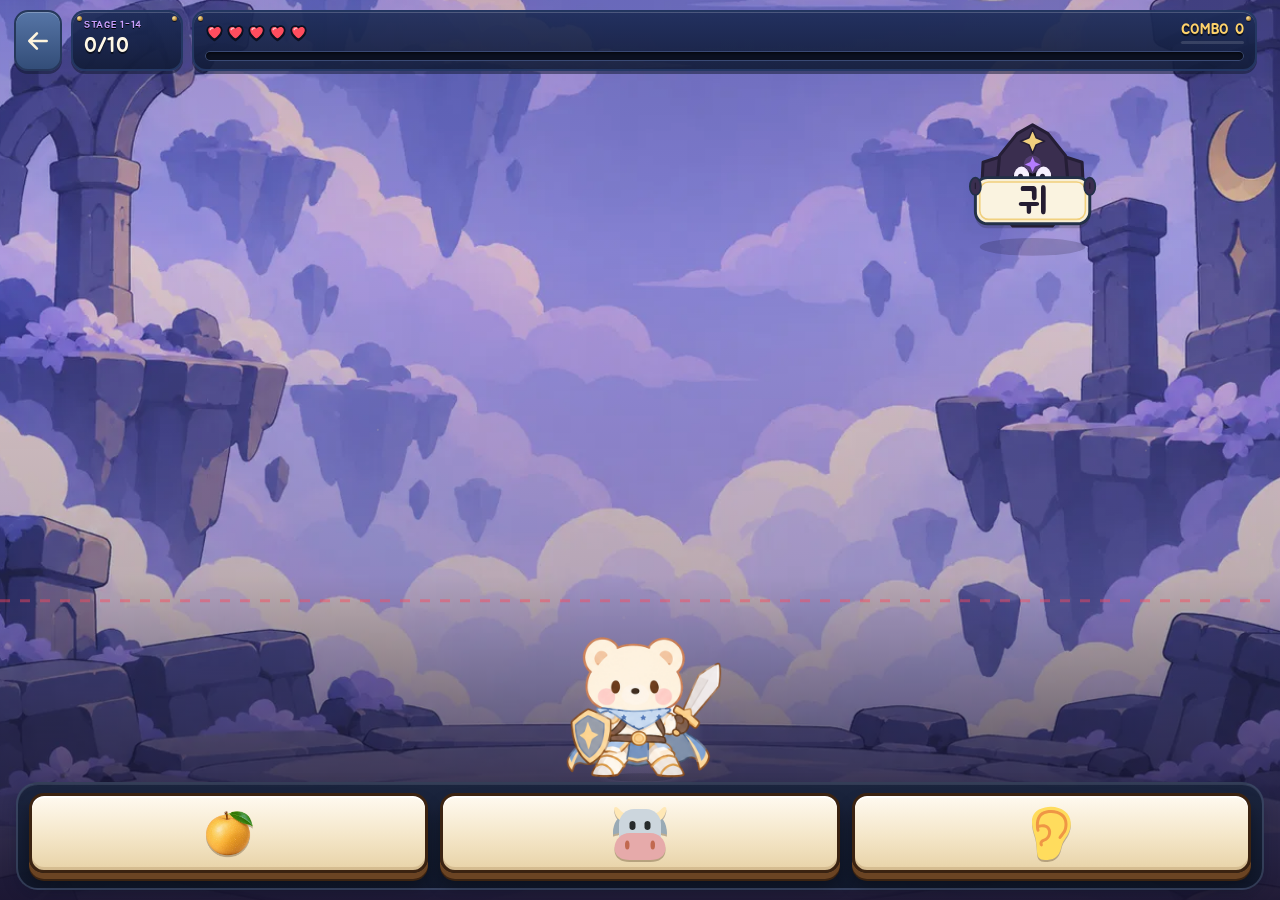
==== previews/break/index.html @ de3f197b "glimedu.com 홈페이지 (통글자 브레이크 법사토끼 미리보기 적용) Co-Authored-By: Claude Fable 5.1 <noreply@anthropic.com> Cl" ====
<!DOCTYPE html>
<html lang="ko"><head>
<meta http-equiv="Content-Security-Policy" content="default-src 'none'; script-src 'self' 'unsafe-inline'; style-src 'self' 'unsafe-inline'; img-src 'self' data:; font-src 'self'; connect-src 'none'; media-src 'none'; object-src 'none'; base-uri 'none'; form-action 'none'">
<script>
window.__GLIM_PREVIEW_PLAYING=false;
window.__GLIM_PREVIEW_MEMORY=(()=>{const d=new Map();return {getItem:k=>d.has(k)?d.get(k):null,setItem:(k,v)=>d.set(k,String(v)),removeItem:k=>d.delete(k),clear:()=>d.clear()}})();
window.GLIM_PEAR_SRC='./assets/pear.webp';
window.GlimMood={settings:{music:false,volume:0,motion:true},save:()=>true};
window.GlimMusic={tracks:[],attach(){},set(){},duck(){},state:()=>({context:'disabled',enabled:false})};
</script>


<meta charset="utf-8">
<meta name="viewport" content="width=device-width, initial-scale=1, viewport-fit=cover, user-scalable=no">
<meta name="theme-color" content="#0d1526">
<script id="glim-break-v6-analytics">
/*
 * 글림 통글자 브레이크 v6: pure analytics and support decisions.
 * Source: supplied 쉬운 해설 요약본 v6 §§6–9, 11. No DOM or storage access.
 * Values are proportions, not rounded percentages. The supplied chance-correction
 * formula is kept signed; retention may exceed 1. Missing data never means normal.
 * Conservative reliability uses the smallest pooled comparison arm, not total N.
 * Unadopted §11 proposals (15 normals, moving windows, reaction minimum 10,
 * population reaction threshold, changed block order) are deliberately not applied.
 */
(function (root) {
  'use strict';

  var VERSION = 'break-v6';
  var SUPPORT_VERSION = 'break-v6-support';
  var THRESHOLDS = Object.freeze({ attention: 0.30, efficiency: 0.60, reaction: 0.30, load: 0.60, skip: 0.40 });
  var SUPPORT_ORDER = ['attention', 'efficiency', 'reaction', 'load', 'priority'];
  var SUPPORT_GROUP = { attention: 'reading', efficiency: 'reading', reaction: 'reading', load: 'crowd', priority: 'crowd' };
  var METRIC_ID = { attention: 'attention', efficiency: 'efficiency', reaction: 'reaction', load: 'load', priority: 'skip' };
  var LABELS = { attention: '주의 격차', efficiency: '효율 유지율', reaction: '반응 여유율', load: '부하 유지율', skip: '건너뜀률' };

  function finite(v) { return typeof v === 'number' && Number.isFinite(v); }
  function sum(a) { return a.reduce(function (s, v) { return s + v; }, 0); }
  function mean(a) { return a.length && a.every(finite) ? sum(a) / a.length : null; }
  function minimum(a) { return a.length ? Math.min.apply(null, a) : 0; }
  function median(a) {
    var values = a.filter(finite).slice().sort(function (x, y) { return x - y; });
    if (!values.length) return null;
    var i = Math.floor(values.length / 2);
    return values.length % 2 ? values[i] : (values[i - 1] + values[i]) / 2;
  }
  function clone(value) { return value == null ? value : JSON.parse(JSON.stringify(value)); }
  function reliability(n) { return n < 18 ? '참고' : n < 36 ? '관찰' : '신뢰'; }
  function chanceCorrect(accuracy, icons) {
    return finite(accuracy) && (icons === 2 || icons === 3) ? (accuracy - 1 / icons) / (1 - 1 / icons) : null;
  }
  function kindOf(row) { return row && row.kind; }
  function stageKey(row) { return String(row.w) + '-' + String(row.s); }
  function groupKey(row) {
    return String(row.w) + '|' + String(row.blockIndex) + '|' + String(row.pairKey == null ? '' : row.pairKey) + '|' + String(row.icons);
  }
  function exclusionReason(row) {
    if (!row || row.schemaVersion !== VERSION) return '다른 기록 형식';
    if (row.completed !== true) return '중단된 판';
    if (row.firstComplete !== true) return '다시 한 판';
    if (kindOf(row) !== 'pure' && kindOf(row) !== 'obstacle') return '소개·보스·관문';
    if (row.type !== 'normal') return '변주 몬스터';
    if (row.added) return '준비·재확인 문항';
    if (row.hinted) return '힌트 문항';
    if (row.assisted) return '처방 적용 문항';
    if (row.icons !== 2 && row.icons !== 3) return '버튼 수 누락';
    if (['correct', 'wrong', 'miss'].indexOf(row.outcome) < 0) return '최초 응답 결과 누락';
    return null;
  }
  function eligible(row) { return exclusionReason(row) === null; }
  function uniqueRows(rows) {
    var seen = Object.create(null);
    return rows.filter(function (row) {
      if (row.runId == null || row.sequence == null) return true;
      var key = String(row.runId) + '|' + stageKey(row) + '|' + String(row.sequence) + '|' + String(row.added || 'script');
      if (seen[key]) return false;
      seen[key] = true;
      return true;
    });
  }
  function summarize(rows) {
    var n = rows.length;
    var correct = rows.filter(function (r) { return r.outcome === 'correct'; }).length;
    var wrong = rows.filter(function (r) { return r.outcome === 'wrong'; }).length;
    var miss = rows.filter(function (r) { return r.outcome === 'miss'; }).length;
    var destroyed = rows.filter(function (r) { return r.destroyed === true; }).length;
    var corrected = rows.map(function (r) { return chanceCorrect(r.outcome === 'correct' ? 1 : 0, r.icons); });
    return {
      n: n, correct: correct, wrong: wrong, miss: miss, destroyed: destroyed,
      rawAccuracy: n ? correct / n : null,
      correctedAccuracy: n ? mean(corrected) : null,
      destroyRate: n ? destroyed / n : null
    };
  }
  function normalizeCompleted(stages) {
    var done = Object.create(null);
    (Array.isArray(stages) ? stages : []).forEach(function (item) {
      if (typeof item === 'string') {
        var match = item.match(/^(\d+)[-:](\d+)$/);
        if (match) done[Number(match[1]) + '-' + Number(match[2])] = true;
      } else if (item && item.completed !== false && Number.isInteger(item.w) && Number.isInteger(item.s)) {
        done[stageKey(item)] = true;
      }
    });
    return done;
  }
  function makeCard(id, value, n, ready, details, heldReason) {
    var highBad = id === 'attention' || id === 'skip';
    var flag = finite(value) ? (highBad ? value >= THRESHOLDS[id] - 1e-12 : value < THRESHOLDS[id] - 1e-12) : null;
    var reason = heldReason || (!finite(value) ? '비교할 기록이 부족합니다.' : n < 5 ? '계산 문항이 5개 미만이어서 처방을 켜지 않습니다.' : !ready ? '두 세트의 36판을 모두 마친 뒤 판정합니다.' : null);
    return {
      id: id, label: LABELS[id], value: finite(value) ? value : null,
      sampleN: n, reliability: reliability(n), flag: flag,
      enabled: !reason, state: reason ? 'held' : flag ? (id === 'skip' ? 'observation' : 'problem') : 'normal',
      heldReason: reason, threshold: THRESHOLDS[id], direction: highBad ? 'higher-is-worse' : 'lower-is-worse',
      provisional: id === 'reaction', observational: id === 'skip', details: details || {}
    };
  }
  function accuracyCell(rows, icons, speedLevel) {
    var cell = summarize(rows);
    cell.icons = icons;
    cell.speedLevel = speedLevel;
    cell.sampleN = cell.n;
    cell.reliability = reliability(cell.n);
    cell.medianCorrectRt = median(rows.filter(function (r) { return r.outcome === 'correct'; }).map(function (r) { return r.rt; }));
    return cell;
  }
  function efficiencyShape(mid, high) {
    if (!finite(mid) || !finite(high)) return 'insufficient';
    if (mid < 0.60 && high >= 0.60) return 'mid-dip-recovery';
    if (mid < 0.60 && high < 0.60) return 'collapse-from-mid';
    if (high < 0.60) return 'high-only-collapse';
    if (high > mid) return 'high-rebound-observe';
    return 'gradual';
  }
  function pairDetails(pureRows) {
    var groups = Object.create(null);
    pureRows.filter(function (r) { return r.icons === 2; }).forEach(function (r) {
      var key = groupKey(r);
      if (!groups[key]) groups[key] = { key: key, w: r.w, blockIndex: r.blockIndex, pairKey: r.pairKey, rows: [] };
      groups[key].rows.push(r);
    });
    return Object.keys(groups).sort().map(function (key) {
      var group = groups[key];
      var cells = [0, 1, 2].map(function (speed) { return accuracyCell(group.rows.filter(function (r) { return r.speedLevel === speed; }), 2, speed); });
      var low = cells[0].correctedAccuracy;
      var valid = cells.every(function (c) { return c.n > 0; }) && finite(low) && low > 0.05 + 1e-12;
      var mid = valid ? cells[1].correctedAccuracy / low : null;
      var high = valid ? cells[2].correctedAccuracy / low : null;
      return {
        key: key, w: group.w, setNumber: group.w + 1, blockIndex: group.blockIndex, pairKey: group.pairKey,
        words: Array.from(new Set(group.rows.map(function (r) { return r.word; }).filter(Boolean))),
        cells: { '0': cells[0], '1': cells[1], '2': cells[2] }, midRatio: mid, highRatio: high,
        retention: valid ? Math.min(mid, high) : null, pattern: efficiencyShape(mid, high),
        sampleN: minimum(cells.map(function (c) { return c.n; })),
        heldReason: !valid ? (finite(low) && low <= 0.05 + 1e-12 ? '하 보정 정답률이 5% 이하입니다.' : '같은 짝의 하·중·상 기록이 필요합니다.') : null
      };
    });
  }
  function matchingLoad(firstRows, pureRows, obstacleRows) {
    var expected = Object.create(null), pure = Object.create(null), obstacle = Object.create(null);
    firstRows.filter(function (r) { return r.kind === 'obstacle' && r.type === 'normal' && !r.added; }).forEach(function (r) {
      expected[groupKey(r)] = { w: r.w, blockIndex: r.blockIndex, pairKey: r.pairKey, icons: r.icons, frequency: r.frequency, baseFrequency: r.baseFrequency };
    });
    pureRows.filter(function (r) { return r.speedLevel === 0; }).forEach(function (r) {
      var key = groupKey(r);
      if (!pure[key]) pure[key] = [];
      pure[key].push(r);
    });
    obstacleRows.forEach(function (r) {
      var key = groupKey(r);
      if (!obstacle[key]) obstacle[key] = [];
      obstacle[key].push(r);
      if (!expected[key]) expected[key] = { w: r.w, blockIndex: r.blockIndex, pairKey: r.pairKey, icons: r.icons, frequency: r.frequency, baseFrequency: r.baseFrequency };
    });
    var groups = Object.keys(expected).sort().map(function (key) {
      var meta = expected[key], base = summarize(pure[key] || []), load = summarize(obstacle[key] || []);
      var reason = !load.n ? '힌트·처방을 받지 않은 장애물 문항이 없습니다.' : !base.n ? '같은 세트·블록·짝의 하 순수판 기록이 없습니다.' : base.destroyRate <= 0 ? '하 순수판 처리율이 0이어서 나눌 수 없습니다.' : null;
      var misses = Object.create(null);
      (obstacle[key] || []).filter(function (r) { return r.destroyed !== true; }).forEach(function (r) {
        if (finite(r.aliveAtMiss)) misses[String(r.aliveAtMiss)] = (misses[String(r.aliveAtMiss)] || 0) + 1;
      });
      return {
        key: key, w: meta.w, setNumber: meta.w + 1, blockIndex: meta.blockIndex,
        pairKey: meta.pairKey, icons: meta.icons, frequency: meta.frequency, baseFrequency: meta.baseFrequency,
        obstacle: load, baseline: base, retention: reason ? null : load.destroyRate / base.destroyRate,
        sampleN: Math.min(load.n, base.n), heldReason: reason, missConcurrent: misses
      };
    });
    var arms = [2, 3].map(function (icons) {
      var relevant = groups.filter(function (g) { return g.icons === icons; });
      var allValid = relevant.length > 0 && relevant.every(function (g) { return finite(g.retention); });
      return {
        icons: icons, groups: relevant, retention: allValid ? mean(relevant.map(function (g) { return g.retention; })) : null,
        obstacleN: sum(relevant.map(function (g) { return g.obstacle.n; })),
        baselineN: sum(relevant.map(function (g) { return g.baseline.n; })),
        heldReason: !relevant.length ? icons + '버튼 장애물 기록이 없습니다.' : !allValid ? '일부 장애물판과 같은 짝의 하 기준 기록을 비교할 수 없습니다.' : null
      };
    });
    var frequencyMap = Object.create(null);
    groups.forEach(function (g) {
      var key = String(g.frequency) + '-' + String(g.icons);
      if (!frequencyMap[key]) frequencyMap[key] = { frequency: g.frequency, icons: g.icons, groups: [] };
      frequencyMap[key].groups.push(g);
    });
    var byFrequency = Object.keys(frequencyMap).sort().map(function (key) {
      var entry = frequencyMap[key], gs = entry.groups;
      var n = sum(gs.map(function (g) { return g.obstacle.n; }));
      var destroyed = sum(gs.map(function (g) { return g.obstacle.destroyed; }));
      var bn = sum(gs.map(function (g) { return g.baseline.n; }));
      var bd = sum(gs.map(function (g) { return g.baseline.destroyed; }));
      var missing = gs.filter(function (g) { return !finite(g.retention); });
      var missConcurrent = Object.create(null);
      gs.forEach(function (g) { Object.keys(g.missConcurrent).forEach(function (k) { missConcurrent[k] = (missConcurrent[k] || 0) + g.missConcurrent[k]; }); });
      return {
        frequency: entry.frequency, icons: entry.icons, n: n, destroyed: destroyed, destroyRate: n ? destroyed / n : null,
        baselineN: bn, baselineDestroyed: bd, baselineRate: bn ? bd / bn : null,
        retention: !missing.length ? mean(gs.map(function (g) { return g.retention; })) : null,
        sampleN: Math.min(n, bn), reliability: reliability(Math.min(n, bn)),
        missConcurrent: missConcurrent, missingBaselineGroups: missing.map(function (g) { return g.key; }),
        groups: gs.map(function (g) { return g.key; })
      };
    });
    return {
      groups: groups, arms: arms, byFrequency: byFrequency,
      value: arms.every(function (a) { return finite(a.retention); }) ? mean(arms.map(function (a) { return a.retention; })) : null,
      sampleN: minimum(arms.reduce(function (list, a) { return list.concat([a.obstacleN, a.baselineN]); }, [])),
      heldReason: arms.map(function (a) { return a.heldReason; }).filter(Boolean).join(' ') || null
    };
  }
  function correctTapEvents(rows) {
    var events = [];
    rows.forEach(function (row) {
      if (Array.isArray(row.correctEvents)) {
        row.correctEvents.forEach(function (event) {
          var alive = finite(event.alive) ? event.alive : event.aliveAtCorrect;
          var lowest = typeof event.lowest === 'boolean' ? event.lowest : event.lowestAtCorrect;
          if (alive >= 2 && typeof lowest === 'boolean') events.push({ alive: alive, lowest: lowest, w: row.w, s: row.s, sequence: row.sequence });
        });
      } else if (row.aliveAtCorrect >= 2 && typeof row.lowestAtCorrect === 'boolean' && (finite(row.correctAt) || finite(row.rt) || row.destroyed === true)) {
        events.push({ alive: row.aliveAtCorrect, lowest: row.lowestAtCorrect, w: row.w, s: row.s, sequence: row.sequence });
      }
    });
    return events;
  }

  function computeBlock(rows, endWorldZeroBased, completedStagesArray) {
    rows = Array.isArray(rows) ? rows : [];
    var requested = Number.isInteger(endWorldZeroBased) ? endWorldZeroBased : -1;
    var start = requested >= 0 ? Math.floor(requested / 2) * 2 : 0;
    var end = start + 1;
    var boundary = requested === end && end >= 1 && end <= 15;
    var completed = normalizeCompleted(completedStagesArray);
    var missing = [];
    for (var w = start; w <= end; w += 1) for (var s = 0; s < 18; s += 1) if (!completed[w + '-' + s]) missing.push(w + '-' + s);
    var ready = boundary && missing.length === 0;
    var windowRows = uniqueRows(rows.filter(function (r) { return r && r.w >= start && r.w <= end; }));
    var firstRows = windowRows.filter(function (r) { return r.schemaVersion === VERSION && r.completed === true && r.firstComplete === true; });
    var included = windowRows.filter(eligible);
    var pure = included.filter(function (r) { return r.kind === 'pure'; });
    var obstacle = included.filter(function (r) { return r.kind === 'obstacle'; });
    var cells = {};
    [2, 3].forEach(function (icons) { [0, 1, 2].forEach(function (speed) {
      cells[icons + '-' + speed] = accuracyCell(pure.filter(function (r) { return r.icons === icons && r.speedLevel === speed; }), icons, speed);
    }); });
    var allCells = Object.keys(cells).map(function (key) { return cells[key]; });
    var completeCells = allCells.every(function (c) { return c.n > 0; });
    var speedGaps = [0, 1, 2].map(function (speed) {
      var two = cells['2-' + speed], three = cells['3-' + speed];
      return { speedLevel: speed, two: two.correctedAccuracy, three: three.correctedAccuracy, gap: two.n && three.n ? two.correctedAccuracy - three.correctedAccuracy : null, twoN: two.n, threeN: three.n };
    });
    var metrics = {};
    metrics.attention = makeCard('attention', completeCells ? mean(speedGaps.map(function (g) { return g.gap; })) : null,
      minimum(allCells.map(function (c) { return c.n; })), ready,
      { bySpeed: speedGaps, formula: '평균[2버튼 보정 정답률 − 3버튼 보정 정답률] (하·중·상)' },
      !completeCells ? '버튼 2·3개 × 하·중·상의 여섯 칸 기록이 필요합니다.' : null);
    var efficiencyArms = [2, 3].map(function (icons) {
      var low = cells[icons + '-0'], mid = cells[icons + '-1'], high = cells[icons + '-2'];
      var valid = low.n && mid.n && high.n && low.correctedAccuracy > 0.05 + 1e-12;
      return {
        icons: icons, low: low.correctedAccuracy, mid: mid.correctedAccuracy, high: high.correctedAccuracy,
        lowN: low.n, midN: mid.n, highN: high.n,
        midRatio: valid ? mid.correctedAccuracy / low.correctedAccuracy : null,
        highRatio: valid ? high.correctedAccuracy / low.correctedAccuracy : null,
        baselineTooLow: low.n > 0 && low.correctedAccuracy <= 0.05 + 1e-12
      };
    });
    var midRatio = mean(efficiencyArms.map(function (a) { return a.midRatio; }));
    var highRatio = mean(efficiencyArms.map(function (a) { return a.highRatio; }));
    var shape = efficiencyShape(midRatio, highRatio);
    var efficiencyValue = finite(midRatio) && finite(highRatio) ? Math.min(midRatio, highRatio) : null;
    var efficiencyHeld = efficiencyArms.some(function (a) { return a.baselineTooLow; }) ? '하 보정 정답률이 5% 이하인 버튼 조건이 있어 효율 비율을 계산하지 않습니다.' :
      !finite(efficiencyValue) ? '같은 버튼 수의 하·중·상 기록이 모두 필요합니다.' :
      shape === 'mid-dip-recovery' ? '중에서 떨어졌다 상에서 회복한 모양이므로 효율 처방을 보류하고 다음 블록에서 다시 봅니다.' : null;
    metrics.efficiency = makeCard('efficiency', efficiencyValue, minimum(allCells.map(function (c) { return c.n; })), ready,
      { byIcons: efficiencyArms, midRetention: midRatio, highRetention: highRatio, pattern: shape,
        baselineFloor: 0.05, reboundRule: 'mid < 0.60 && high >= 0.60', formula: 'min(평균[중/하]₂·₃, 평균[상/하]₂·₃)' }, efficiencyHeld);
    var lowCorrect = pure.filter(function (r) { return r.speedLevel === 0 && r.outcome === 'correct' && finite(r.rt) && r.rt >= 0; });
    var lowMedian = median(lowCorrect.map(function (r) { return r.rt; }));
    var reactionValue = finite(lowMedian) ? 1 - lowMedian / 7 : null;
    var efficiencyNormal = metrics.efficiency.enabled && metrics.efficiency.flag === false;
    var reactionHeld = !finite(reactionValue) ? '하 순수판에서 처음부터 맞힌 문항의 반응 시간이 필요합니다.' : !efficiencyNormal ? '효율 유지율이 정상으로 확인될 때만 반응 처방을 적용합니다.' : null;
    metrics.reaction = makeCard('reaction', reactionValue, lowCorrect.length, ready,
      { medianRt: lowMedian, referenceSeconds: 7.0, triggerSeconds: 1.5, prerequisite: 'efficiency-normal', prerequisiteSatisfied: efficiencyNormal,
        provisionalThreshold: true, formula: '1 − (하 순수판 첫 정답 반응 시간의 중앙값 / 7.0초)' }, reactionHeld);
    var load = matchingLoad(firstRows, pure, obstacle);
    metrics.load = makeCard('load', load.value, load.sampleN, ready,
      { byIcons: load.arms, groups: load.groups, formula: '같은 세트·블록·짝의 장애물 처리율 / 하 순수판 처리율을 버튼 수별 평균한 뒤 2·3버튼 평균' }, load.heldReason);
    var events = correctTapEvents(obstacle);
    var skipped = events.filter(function (e) { return !e.lowest; }).length;
    var loadNormal = metrics.load.enabled && metrics.load.flag === false;
    var skipHeld = !events.length ? '일반 몬스터가 둘 이상 있을 때의 정답 입력 기록이 필요합니다.' : !loadNormal ? '부하 유지율이 정상으로 확인될 때만 건너뜀률을 해석합니다.' : null;
    metrics.skip = makeCard('skip', events.length ? skipped / events.length : null, events.length, ready,
      { correctMultiTaps: events.length, nonLowestTaps: skipped, prerequisite: 'load-normal', prerequisiteSatisfied: loadNormal,
        formula: '2마리 이상일 때 맨 아래가 아닌 일반 몬스터에 맞게 누른 횟수 / 2마리 이상일 때 일반 몬스터에 맞게 누른 횟수' }, skipHeld);
    var summary = summarize(included), excludedReasons = {};
    windowRows.forEach(function (r) { var reason = exclusionReason(r); if (reason) excludedReasons[reason] = (excludedReasons[reason] || 0) + 1; });
    var observations = [];
    if (shape === 'mid-dip-recovery') observations.push({ kind: 'efficiency-rebound', text: '중에서 낮아졌다 상에서 회복했습니다. 효율 처방은 보류합니다.' });
    if (shape === 'high-rebound-observe') observations.push({ kind: 'high-rebound', text: '상 속도 성적이 중보다 높습니다. 낮은 속도의 집중 양상도 함께 관찰합니다.' });
    if (efficiencyArms.some(function (a) { return a.baselineTooLow; })) observations.push({ kind: 'low-baseline', text: '하 보정 정답률이 5% 이하인 조건은 효율 유지율 계산을 중단하고 주의 격차와 단어 기록을 확인합니다.' });
    observations.push({ kind: 'provisional-threshold', text: '반응 여유율 30%는 PDF 본문의 임시 기준입니다. 진단 점수가 아닙니다.' });
    var result = {
      schemaVersion: VERSION, key: start + '-' + end, blockIndex: Math.floor(start / 2), startWorld: start, endWorld: end,
      setNumbers: [start + 1, end + 1], requestedWorld: requested, ready: ready,
      heldReason: !boundary ? '짝수 세트의 보스판을 마친 시점에 판정합니다.' : missing.length ? '두 세트의 모든 판을 처음 끝까지 마친 기록이 필요합니다.' : null,
      completion: { completedStages: 36 - missing.length, totalStages: 36, missing: missing },
      metrics: metrics, cells: cells,
      summary: { totalRows: windowRows.length, includedRows: included.length, excludedRows: windowRows.length - included.length,
        firstCorrect: summary.correct, wrong: summary.wrong, miss: summary.miss, destroyed: summary.destroyed,
        rawAccuracy: summary.rawAccuracy, correctedAccuracy: summary.correctedAccuracy, excludedReasons: excludedReasons },
      byPair: pairDetails(pure), byFrequency: load.byFrequency, observations: observations,
      attentionGap: metrics.attention.value, efficiencyRetention: metrics.efficiency.value,
      reactionMargin: metrics.reaction.value, loadRetention: metrics.load.value, skipRate: metrics.skip.value,
      flags: { attention: metrics.attention.flag, efficiency: metrics.efficiency.flag, reaction: metrics.reaction.flag, load: metrics.load.flag, skip: metrics.skip.flag },
      reliabilityMethod: '두 조건을 비교하는 지표는 가장 작은 조건별 누적 문항 수; 반응은 유효 첫 정답 시간 수; 건너뜀은 다중 상황 유효 정답 입력 수',
      formulaNotes: ['찍기 보정값은 음수가 될 수 있으며 0으로 자르지 않습니다.', '유지율은 100%를 넘을 수 있으며 100%로 자르지 않습니다.', '단어·짝 정답률 비교에도 PDF 6장의 찍기 보정을 적용합니다.']
    };
    return result;
  }

  function analyzeWords(rows, w) {
    var selected = uniqueRows((Array.isArray(rows) ? rows : []).filter(function (r) { return r && r.w === w && r.kind === 'pure' && eligible(r); }));
    var wordMap = Object.create(null), pairMap = Object.create(null);
    selected.forEach(function (r) {
      var word = r.word == null ? String(r.wordIndex) : String(r.word);
      if (!wordMap[word]) wordMap[word] = { word: word, wordIndex: r.wordIndex, rows: [] };
      wordMap[word].rows.push(r);
      if (r.icons === 2) {
        var key = String(r.pairKey);
        if (!pairMap[key]) pairMap[key] = { pairKey: r.pairKey, rows: [] };
        pairMap[key].rows.push(r);
      }
    });
    var words = Object.keys(wordMap).map(function (key) {
      var item = wordMap[key], stats = summarize(item.rows);
      return Object.assign({ word: item.word, wordIndex: item.wordIndex, deficit: false }, stats);
    }).sort(function (a, b) { return (a.wordIndex == null ? 99 : a.wordIndex) - (b.wordIndex == null ? 99 : b.wordIndex) || a.word.localeCompare(b.word); });
    var deficits = [];
    if (words.length === 3) words.forEach(function (word) {
      var peers = words.filter(function (candidate) { return candidate !== word; });
      if (word.n >= 12 && word.correctedAccuracy < 0.50 && peers.every(function (p) { return p.n > 0 && p.correctedAccuracy >= 0.80 - 1e-12; })) {
        word.deficit = true;
        deficits.push(word.word);
      }
    });
    var pairs = Object.keys(pairMap).map(function (key) {
      var pair = pairMap[key];
      return Object.assign({ pairKey: pair.pairKey, words: Array.from(new Set(pair.rows.map(function (r) { return r.word; }).filter(Boolean))) }, summarize(pair.rows));
    });
    var confusionPairs = [];
    if (pairs.length === 3) pairs.forEach(function (pair) {
      var peers = pairs.filter(function (p) { return p !== pair; });
      var gaps = peers.map(function (p) { return p.correctedAccuracy - pair.correctedAccuracy; });
      if (pair.n > 0 && peers.every(function (p) { return p.n > 0; }) && gaps.every(function (gap) { return gap >= 0.25 - 1e-12; })) {
        confusionPairs.push({ pairKey: pair.pairKey, words: pair.words, gapToOtherPairs: gaps, correctedAccuracy: pair.correctedAccuracy, rawAccuracy: pair.rawAccuracy, n: pair.n });
      }
    });
    var notifications = deficits.map(function (word) { return { kind: 'word-deficit', word: word, action: 'teacher-and-recheck', message: word + ' 단어 확인이 필요합니다. 교사에게 알리고 이후 판 끝에 재확인 문항을 붙입니다.' }; });
    confusionPairs.forEach(function (pair) { notifications.push({ kind: 'pair-confusion', pairKey: pair.pairKey, words: pair.words, action: 'teacher', message: pair.words.join('·') + ' 짝의 구별을 교사가 확인합니다.' }); });
    return {
      schemaVersion: VERSION, w: w, setNumber: w + 1, ready: words.length === 3 && words.every(function (word) { return word.n >= 12; }),
      heldReason: words.length < 3 ? '세 단어의 순수판 기록을 모두 모으는 중입니다.' : words.some(function (word) { return word.n < 12; }) ? '12회 미만 제시된 단어는 결손 여부를 확정하지 않습니다.' : null,
      words: words, pairs: pairs, deficits: deficits, confusionPairs: confusionPairs, notifications: notifications,
      correctionBasis: 'per-item chance correction weighted by observations',
      criteria: { deficitMinimumN: 12, deficitBelow: 0.50, otherWordsAtLeast: 0.80, pairGapAtLeast: 0.25 },
      note: '비교 기준에는 PDF 6장의 찍기 보정을 적용하며 원 정답률도 함께 제공합니다. 세 단어가 모두 낮으면 특정 단어 결손으로 표시하지 않습니다.'
    };
  }

  function practiceCurve(rows) {
    var stages = Object.create(null);
    uniqueRows((Array.isArray(rows) ? rows : []).filter(function (r) {
      return r && r.schemaVersion === VERSION && r.completed === true && (r.kind === 'pure' || r.kind === 'obstacle') && r.type === 'normal' && !r.added;
    })).forEach(function (r) {
      var key = stageKey(r), runKey = String(r.runId == null ? 'unknown' : r.runId);
      if (!stages[key]) stages[key] = { w: r.w, s: r.s, runs: Object.create(null) };
      if (!stages[key].runs[runKey]) stages[key].runs[runKey] = [];
      stages[key].runs[runKey].push(r);
    });
    return Object.keys(stages).map(function (key) {
      var stage = stages[key];
      var attempts = Object.keys(stage.runs).map(function (runId) {
        var rs = stage.runs[runId], stats = summarize(rs);
        return Object.assign({ runId: runId, firstComplete: rs.some(function (r) { return r.firstComplete === true; }), completed: true,
          ts: minimum(rs.map(function (r) { return finite(r.ts) ? r.ts : 0; })),
          assistedN: rs.filter(function (r) { return r.assisted || r.hinted; }).length }, stats);
      }).sort(function (a, b) { return a.ts - b.ts || (a.firstComplete ? -1 : 1); });
      attempts.forEach(function (attempt, index) { attempt.attempt = index + 1; });
      return { w: stage.w, s: stage.s, stageKey: key, attempts: attempts };
    }).sort(function (a, b) { return a.w - b.w || a.s - b.s; });
  }

  function blankEntry(id) {
    return {
      id: id, group: SUPPORT_GROUP[id], level: 0, maxLevel: id === 'load' ? 2 : 1, status: 'inactive',
      normalStreak: 0, problemStreakAtMax: 0, noImprovementStreakAtMax: 0,
      monitorBlocks: 0, graduated: false, nonresponse: false, lastValue: null, paused: false,
      activatedAtBlock: null, lastEvaluatedBlock: null, heldReason: null
    };
  }
  function initialSupport(previous) {
    previous = previous && typeof previous === 'object' ? clone(previous) : {};
    var entries = previous.entries || {};
    [previous.reading, previous.crowd].forEach(function (entry) { if (entry && entry.id && !entries[entry.id]) entries[entry.id] = entry; });
    var normalized = {};
    SUPPORT_ORDER.forEach(function (id) { normalized[id] = Object.assign(blankEntry(id), entries[id] || {}, { id: id, group: SUPPORT_GROUP[id], maxLevel: id === 'load' ? 2 : 1 }); });
    return {
      schemaVersion: SUPPORT_VERSION, lastBlockKey: previous.lastBlockKey || null,
      lastEndWorld: finite(previous.lastEndWorld) ? previous.lastEndWorld : -1,
      pendingFromWorld: finite(previous.pendingFromWorld) ? previous.pendingFromWorld : 0,
      reading: null, crowd: null, entries: normalized,
      history: Array.isArray(previous.history) ? previous.history : [], diagnostics: [], evaluated: false, recordOnly: false
    };
  }
  function synchronizeSlots(state) {
    state.reading = null; state.crowd = null;
    SUPPORT_ORDER.forEach(function (id) {
      var entry = state.entries[id];
      if (entry.level > 0) {
        if (!state[entry.group]) state[entry.group] = clone(entry);
        else {
          entry.level = 0; entry.status = 'inactive'; entry.paused = false;
          entry.heldReason = '동일 범주의 처방은 하나만 적용합니다.';
          state.diagnostics.push({ id: id, action: 'deduplicated', reason: entry.heldReason });
        }
      }
    });
    return state;
  }
  function isImprovement(metric, oldValue) {
    if (!metric || !finite(metric.value) || !finite(oldValue)) return false;
    return metric.direction === 'higher-is-worse' ? metric.value < oldValue - 1e-12 : metric.value > oldValue + 1e-12;
  }
  function decideSupport(block, previousSupport) {
    var state = synchronizeSlots(initialSupport(previousSupport));
    if (!block || !block.ready) {
      state.diagnostics.push({ action: 'held', reason: block && block.heldReason || '두 세트의 첫 완료 기록이 필요합니다.' });
      return state;
    }
    if (state.lastBlockKey === block.key || block.endWorld <= state.lastEndWorld) {
      state.diagnostics.push({ action: 'duplicate-block', reason: '이미 판정한 블록은 처방을 다시 올리거나 새로 켜지 않습니다.' });
      return state;
    }
    state.evaluated = true;
    state.lastBlockKey = block.key;
    state.lastEndWorld = block.endWorld;
    state.pendingFromWorld = block.endWorld + 1;
    if (block.endWorld >= 15) {
      state.recordOnly = true;
      state.diagnostics.push({ action: 'record-only', reason: '마지막 16세트의 결과는 기록만 하고 새 처방을 켜지 않습니다.' });
      state.history.push({ blockKey: block.key, endWorld: block.endWorld, fromWorld: state.pendingFromWorld, changes: clone(state.diagnostics) });
      return synchronizeSlots(state);
    }
    // Review existing supports before selecting at most one new support.
    SUPPORT_ORDER.forEach(function (id) {
      var entry = state.entries[id], metric = block.metrics[METRIC_ID[id]];
      entry.lastEvaluatedBlock = block.key;
      var prerequisite = id === 'reaction' ? block.metrics.efficiency : id === 'priority' ? block.metrics.load : null;
      if (entry.level > 0 && prerequisite && prerequisite.enabled && prerequisite.flag === true) {
        entry.level = 0; entry.status = 'prerequisite-paused'; entry.paused = true; entry.monitorBlocks = 0;
        entry.heldReason = id === 'reaction' ? '효율이 정상일 때만 소리 도움을 적용합니다.' : '부하가 정상일 때만 우선순위 도움을 적용합니다.';
        state.diagnostics.push({ id: id, action: 'prerequisite-paused', reason: entry.heldReason });
        return;
      }
      if (!metric || !metric.enabled || metric.flag === null) {
        entry.heldReason = metric && metric.heldReason || '유효한 비교 기록이 부족합니다.';
        if (entry.level > 0) {
          entry.paused = !!prerequisite && !prerequisite.enabled;
          state.diagnostics.push({ id: id, action: 'held', level: entry.level, reason: entry.heldReason });
        }
        return;
      }
      entry.heldReason = null;
      entry.paused = false;
      if (entry.level > 0) {
        if (metric.flag === false) {
          entry.normalStreak += 1; entry.problemStreakAtMax = 0; entry.noImprovementStreakAtMax = 0;
          entry.level -= 1;
          entry.nonresponse = false;
          if (entry.level === 0) {
            entry.status = 'monitoring'; entry.monitorBlocks = 1; entry.graduated = false;
            state.diagnostics.push({ id: id, action: 'off-and-monitor', reason: '1단 처방을 끄고 다음 두 세트(한 블록) 동안 정상 여부를 확인합니다.' });
          } else {
            entry.status = 'active';
            state.diagnostics.push({ id: id, action: 'lowered', level: entry.level, reason: '기준 안으로 돌아와 한 단 낮춥니다.' });
          }
        } else {
          entry.normalStreak = 0;
          if (entry.level < entry.maxLevel) {
            entry.level += 1; entry.problemStreakAtMax = 0; entry.noImprovementStreakAtMax = 0;
            state.diagnostics.push({ id: id, action: 'raised', level: entry.level, reason: '기준 밖의 결과가 이어져 한 단 높입니다.' });
          } else {
            entry.problemStreakAtMax += 1;
            entry.noImprovementStreakAtMax = isImprovement(metric, entry.lastValue) ? 0 : entry.noImprovementStreakAtMax + 1;
            if (entry.noImprovementStreakAtMax >= 2) {
              entry.nonresponse = true;
              state.diagnostics.push({ id: id, action: 'nonresponse', level: entry.level, reason: '가장 높은 단계에서 두 블록 연속 개선되지 않아 전문가 확인을 권고합니다.' });
            }
          }
        }
      } else if (entry.status === 'monitoring') {
        if (metric.flag === false) {
          entry.normalStreak += 1;
          entry.monitorBlocks = Math.max(0, entry.monitorBlocks - 1);
          if (entry.monitorBlocks === 0) {
            entry.status = 'graduated'; entry.graduated = true;
            state.diagnostics.push({ id: id, action: 'graduated', reason: '처방을 끈 다음 두 세트에서도 정상으로 확인되어 졸업으로 기록합니다.' });
          }
        } else {
          entry.normalStreak = 0; entry.status = 'pending'; entry.graduated = false; entry.monitorBlocks = 0;
        }
      }
      entry.lastValue = metric.value;
    });
    synchronizeSlots(state);
    var activated = false;
    SUPPORT_ORDER.forEach(function (id) {
      if (activated) return;
      var entry = state.entries[id], metric = block.metrics[METRIC_ID[id]];
      if (!metric || !metric.enabled || metric.flag !== true || entry.level > 0 || state[entry.group]) return;
      if (id === 'reaction' && !(block.metrics.efficiency.enabled && block.metrics.efficiency.flag === false)) return;
      if (id === 'priority' && !(block.metrics.load.enabled && block.metrics.load.flag === false)) return;
      entry.level = 1; entry.status = 'active'; entry.normalStreak = 0; entry.problemStreakAtMax = 0; entry.noImprovementStreakAtMax = 0;
      entry.monitorBlocks = 0; entry.graduated = false; entry.nonresponse = false; entry.paused = false; entry.heldReason = null;
      entry.activatedAtBlock = block.key; entry.lastValue = metric.value;
      state[entry.group] = clone(entry);
      state.diagnostics.push({ id: id, action: 'activated', level: 1, fromWorld: state.pendingFromWorld, reason: '다음 세트부터 적용합니다. 새 처방은 이번 판정에서 한 개만 켭니다.' });
      activated = true;
    });
    state.history.push({ blockKey: block.key, endWorld: block.endWorld, fromWorld: state.pendingFromWorld, changes: clone(state.diagnostics) });
    return synchronizeSlots(state);
  }

  var api = Object.freeze({
    version: VERSION, thresholds: THRESHOLDS,
    eligible: eligible, exclusionReason: exclusionReason, chanceCorrect: chanceCorrect, reliability: reliability,
    computeBlock: computeBlock, analyzeWords: analyzeWords, decideSupport: decideSupport, practiceCurve: practiceCurve
  });
  root.GlimBreakV6Analytics = api;
  if (typeof module !== 'undefined' && module.exports) module.exports = api;
})(typeof window !== 'undefined' ? window : globalThis);

</script>
<title>글림 게임 미리보기 · 글림 통글자 브레이크 · 모험 지도</title>
<style>@font-face {
  font-family: 'Jua';
  font-style: normal;
  font-weight: 400;
  font-display: swap;
  src: url("./assets/cbbafaa49bc842e0.woff2") format('woff2');
  unicode-range: U+d723-d728, U+d72a-d733, U+d735-d748, U+d74a-d74f, U+d752-d753, U+d755-d757, U+d75a-d75f, U+d762-d764, U+d766-d768, U+d76a-d76b, U+d76d-d76f, U+d771-d787, U+d789-d78b, U+d78d-d78f, U+d791-d797, U+d79a, U+d79c, U+d79e-d7a3, U+f900-f909, U+f90b-f92e;
}
@font-face {
  font-family: 'Jua';
  font-style: normal;
  font-weight: 400;
  font-display: swap;
  src: url("./assets/0a175bbc5ed886de.woff2") format('woff2');
  unicode-range: U+d679-d68b, U+d68e-d69e, U+d6a0, U+d6a2-d6a7, U+d6a9-d6c3, U+d6c6-d6c7, U+d6c9-d6cb, U+d6cd-d6d3, U+d6d5-d6d6, U+d6d8-d6e3, U+d6e5-d6e7, U+d6e9-d6fb, U+d6fd-d717, U+d719-d71f, U+d721-d722;
}
@font-face {
  font-family: 'Jua';
  font-style: normal;
  font-weight: 400;
  font-display: swap;
  src: url("./assets/cb548a0f3093d965.woff2") format('woff2');
  unicode-range: U+d5bc-d5c7, U+d5ca-d5cb, U+d5cd-d5cf, U+d5d1-d5d7, U+d5d9-d5da, U+d5dc, U+d5de-d5e3, U+d5e6-d5e7, U+d5e9-d5eb, U+d5ed-d5f6, U+d5f8, U+d5fa-d5ff, U+d602-d603, U+d605-d607, U+d609-d60f, U+d612-d613, U+d616-d61b, U+d61d-d637, U+d63a-d63b, U+d63d-d63f, U+d641-d647, U+d64a-d64c, U+d64e-d653, U+d656-d657, U+d659-d65b, U+d65d-d666, U+d668, U+d66a-d678;
}
@font-face {
  font-family: 'Jua';
  font-style: normal;
  font-weight: 400;
  font-display: swap;
  src: url("./assets/50613d8bcab5a46b.woff2") format('woff2');
  unicode-range: U+d507, U+d509-d50b, U+d50d-d513, U+d515-d53b, U+d53e-d53f, U+d541-d543, U+d545-d54c, U+d54e, U+d550, U+d552-d557, U+d55a-d55b, U+d55d-d55f, U+d561-d564, U+d566-d567, U+d56a, U+d56c, U+d56e-d573, U+d576-d577, U+d579-d583, U+d585-d586, U+d58a-d5a4, U+d5a6-d5bb;
}
@font-face {
  font-family: 'Jua';
  font-style: normal;
  font-weight: 400;
  font-display: swap;
  src: url("./assets/47ecc4e1f1ea8ab6.woff2") format('woff2');
  unicode-range: U+d464-d477, U+d47a-d47b, U+d47d-d47f, U+d481-d487, U+d489-d48a, U+d48c, U+d48e-d4e7, U+d4e9-d503, U+d505-d506;
}
@font-face {
  font-family: 'Jua';
  font-style: normal;
  font-weight: 400;
  font-display: swap;
  src: url("./assets/807d80a71704609f.woff2") format('woff2');
  unicode-range: U+d3bf-d3c7, U+d3ca-d3cf, U+d3d1-d3eb, U+d3ee-d3ef, U+d3f1-d3f3, U+d3f5-d3fb, U+d3fd-d400, U+d402-d45b, U+d45d-d463;
}
@font-face {
  font-family: 'Jua';
  font-style: normal;
  font-weight: 400;
  font-display: swap;
  src: url("./assets/74cb8e51a9dc0ea9.woff2") format('woff2');
  unicode-range: U+d2ff, U+d302-d304, U+d306-d30b, U+d30f, U+d311-d313, U+d315-d31b, U+d31e, U+d322-d324, U+d326-d327, U+d32a-d32b, U+d32d-d32f, U+d331-d337, U+d339-d33c, U+d33e-d37b, U+d37e-d37f, U+d381-d383, U+d385-d38b, U+d38e-d390, U+d392-d397, U+d39a-d39b, U+d39d-d39f, U+d3a1-d3a7, U+d3a9-d3aa, U+d3ac, U+d3ae-d3b3, U+d3b5-d3b7, U+d3b9-d3bb, U+d3bd-d3be;
}
@font-face {
  font-family: 'Jua';
  font-style: normal;
  font-weight: 400;
  font-display: swap;
  src: url("./assets/6646ee34f75f1dd7.woff2") format('woff2');
  unicode-range: U+d257-d27f, U+d281-d29b, U+d29d-d29f, U+d2a1-d2ab, U+d2ad-d2b7, U+d2ba-d2bb, U+d2bd-d2bf, U+d2c1-d2c7, U+d2c9-d2ef, U+d2f2-d2f3, U+d2f5-d2f7, U+d2f9-d2fe;
}
@font-face {
  font-family: 'Jua';
  font-style: normal;
  font-weight: 400;
  font-display: swap;
  src: url("./assets/a6b82def315a11cc.woff2") format('woff2');
  unicode-range: U+d1b4, U+d1b6-d1f3, U+d1f5-d22b, U+d22e-d22f, U+d231-d233, U+d235-d23b, U+d23d-d240, U+d242-d256;
}
@font-face {
  font-family: 'Jua';
  font-style: normal;
  font-weight: 400;
  font-display: swap;
  src: url("./assets/e664dd6cc6cd6074.woff2") format('woff2');
  unicode-range: U+d105-d12f, U+d132-d133, U+d135-d137, U+d139-d13f, U+d141-d142, U+d144, U+d146-d14b, U+d14e-d14f, U+d151-d153, U+d155-d15b, U+d15e-d187, U+d189-d19f, U+d1a2-d1a3, U+d1a5-d1a7, U+d1a9-d1af, U+d1b2-d1b3;
}
@font-face {
  font-family: 'Jua';
  font-style: normal;
  font-weight: 400;
  font-display: swap;
  src: url("./assets/c8888d0671dd04ac.woff2") format('woff2');
  unicode-range: U+d04b-d04f, U+d051-d057, U+d059-d06b, U+d06d-d06f, U+d071-d073, U+d075-d07b, U+d07e-d0a3, U+d0a6-d0a7, U+d0a9-d0ab, U+d0ad-d0b3, U+d0b6, U+d0b8, U+d0ba-d0bf, U+d0c2-d0c3, U+d0c5-d0c7, U+d0c9-d0cf, U+d0d2, U+d0d6-d0db, U+d0de-d0df, U+d0e1-d0e3, U+d0e5-d0eb, U+d0ee-d0f0, U+d0f2-d104;
}
@font-face {
  font-family: 'Jua';
  font-style: normal;
  font-weight: 400;
  font-display: swap;
  src: url("./assets/60b308927e69438f.woff2") format('woff2');
  unicode-range: U+cfa2-cfc3, U+cfc5-cfdf, U+cfe2-cfe3, U+cfe5-cfe7, U+cfe9-cff4, U+cff6-cffb, U+cffd-cfff, U+d001-d003, U+d005-d017, U+d019-d033, U+d036-d037, U+d039-d03b, U+d03d-d04a;
}
@font-face {
  font-family: 'Jua';
  font-style: normal;
  font-weight: 400;
  font-display: swap;
  src: url("./assets/c1fb39caf6ce8114.woff2") format('woff2');
  unicode-range: U+cef0-cef3, U+cef6, U+cef9-ceff, U+cf01-cf03, U+cf05-cf07, U+cf09-cf0f, U+cf11-cf12, U+cf14-cf1b, U+cf1d-cf1f, U+cf21-cf2f, U+cf31-cf53, U+cf56-cf57, U+cf59-cf5b, U+cf5d-cf63, U+cf66, U+cf68, U+cf6a-cf6f, U+cf71-cf84, U+cf86-cf8b, U+cf8d-cfa1;
}
@font-face {
  font-family: 'Jua';
  font-style: normal;
  font-weight: 400;
  font-display: swap;
  src: url("./assets/fb92f4799c846399.woff2") format('woff2');
  unicode-range: U+ce3c-ce57, U+ce5a-ce5b, U+ce5d-ce5f, U+ce61-ce67, U+ce6a, U+ce6c, U+ce6e-ce73, U+ce76-ce77, U+ce79-ce7b, U+ce7d-ce83, U+ce85-ce88, U+ce8a-ce8f, U+ce91-ce93, U+ce95-ce97, U+ce99-ce9f, U+cea2, U+cea4-ceab, U+cead-cee3, U+cee6-cee7, U+cee9-ceeb, U+ceed-ceef;
}
@font-face {
  font-family: 'Jua';
  font-style: normal;
  font-weight: 400;
  font-display: swap;
  src: url("./assets/095eb4aa89467b67.woff2") format('woff2');
  unicode-range: U+cd92-cd93, U+cd96-cd97, U+cd99-cd9b, U+cd9d-cda3, U+cda6-cda8, U+cdaa-cdaf, U+cdb1-cdc3, U+cdc5-cdcb, U+cdcd-cde7, U+cde9-ce03, U+ce05-ce1f, U+ce22-ce34, U+ce36-ce3b;
}
@font-face {
  font-family: 'Jua';
  font-style: normal;
  font-weight: 400;
  font-display: swap;
  src: url("./assets/a2691ce76c0699eb.woff2") format('woff2');
  unicode-range: U+ccef-cd07, U+cd0a-cd0b, U+cd0d-cd1a, U+cd1c, U+cd1e-cd2b, U+cd2d-cd5b, U+cd5d-cd77, U+cd79-cd91;
}
@font-face {
  font-family: 'Jua';
  font-style: normal;
  font-weight: 400;
  font-display: swap;
  src: url("./assets/365382eb7b36ce30.woff2") format('woff2');
  unicode-range: U+cc3f-cc43, U+cc46-cc47, U+cc49-cc4b, U+cc4d-cc53, U+cc55-cc58, U+cc5a-cc5f, U+cc61-cc97, U+cc9a-cc9b, U+cc9d-cc9f, U+cca1-cca7, U+ccaa, U+ccac, U+ccae-ccb3, U+ccb6-ccb7, U+ccb9-ccbb, U+ccbd-cccf, U+ccd1-cce3, U+cce5-ccee;
}
@font-face {
  font-family: 'Jua';
  font-style: normal;
  font-weight: 400;
  font-display: swap;
  src: url("./assets/12a250ba49ed1487.woff2") format('woff2');
  unicode-range: U+cb91-cbd3, U+cbd5-cbe3, U+cbe5-cc0b, U+cc0e-cc0f, U+cc11-cc13, U+cc15-cc1b, U+cc1d-cc20, U+cc23-cc27, U+cc2a-cc2b, U+cc2d, U+cc2f, U+cc31-cc37, U+cc3a, U+cc3c;
}
@font-face {
  font-family: 'Jua';
  font-style: normal;
  font-weight: 400;
  font-display: swap;
  src: url("./assets/e2f98c65fe415d23.woff2") format('woff2');
  unicode-range: U+caf4-cb47, U+cb4a-cb90;
}
@font-face {
  font-family: 'Jua';
  font-style: normal;
  font-weight: 400;
  font-display: swap;
  src: url("./assets/33087309ba33cd08.woff2") format('woff2');
  unicode-range: U+ca4a-ca4b, U+ca4e-ca4f, U+ca51-ca53, U+ca55-ca5b, U+ca5d-ca60, U+ca62-ca83, U+ca85-cabb, U+cabe-cabf, U+cac1-cac3, U+cac5-cacb, U+cacd-cad0, U+cad2, U+cad4-cad8, U+cada-caf3;
}
@font-face {
  font-family: 'Jua';
  font-style: normal;
  font-weight: 400;
  font-display: swap;
  src: url("./assets/79d0851ae6a27a46.woff2") format('woff2');
  unicode-range: U+c996-c997, U+c99a-c99c, U+c99e-c9bf, U+c9c2-c9c3, U+c9c5-c9c7, U+c9c9-c9cf, U+c9d2, U+c9d4, U+c9d7-c9d8, U+c9db, U+c9de-c9df, U+c9e1-c9e3, U+c9e5-c9e6, U+c9e8-c9eb, U+c9ee-c9f0, U+c9f2-c9f7, U+c9f9-ca0b, U+ca0d-ca28, U+ca2a-ca49;
}
@font-face {
  font-family: 'Jua';
  font-style: normal;
  font-weight: 400;
  font-display: swap;
  src: url("./assets/55c5b882574db4fa.woff2") format('woff2');
  unicode-range: U+c8e9-c8f4, U+c8f6-c8fb, U+c8fe-c8ff, U+c901-c903, U+c905-c90b, U+c90e-c910, U+c912-c917, U+c919-c92b, U+c92d-c94f, U+c951-c953, U+c955-c96b, U+c96d-c973, U+c975-c987, U+c98a-c98b, U+c98d-c98f, U+c991-c995;
}
@font-face {
  font-family: 'Jua';
  font-style: normal;
  font-weight: 400;
  font-display: swap;
  src: url("./assets/60b907f54a0b4460.woff2") format('woff2');
  unicode-range: U+c841-c84b, U+c84d-c86f, U+c872-c873, U+c875-c877, U+c879-c87f, U+c882-c884, U+c887-c88a, U+c88d-c8c3, U+c8c5-c8df, U+c8e1-c8e8;
}
@font-face {
  font-family: 'Jua';
  font-style: normal;
  font-weight: 400;
  font-display: swap;
  src: url("./assets/cbceaea6ce912ba6.woff2") format('woff2');
  unicode-range: U+c779-c77b, U+c77e-c782, U+c786, U+c78b, U+c78d, U+c78f, U+c792-c793, U+c795, U+c797, U+c799-c79f, U+c7a2, U+c7a7-c7ab, U+c7ae-c7bb, U+c7bd-c7c0, U+c7c2-c7c7, U+c7c9-c7dc, U+c7de-c7ff, U+c802-c803, U+c805-c807, U+c809, U+c80b-c80f, U+c812, U+c814, U+c817-c81b, U+c81e-c81f, U+c821-c823, U+c825-c82e, U+c830-c837, U+c839-c83b, U+c83d-c840;
}
@font-face {
  font-family: 'Jua';
  font-style: normal;
  font-weight: 400;
  font-display: swap;
  src: url("./assets/0aa10e38be438b7a.woff2") format('woff2');
  unicode-range: U+c6bb-c6bf, U+c6c2, U+c6c4, U+c6c6-c6cb, U+c6ce-c6cf, U+c6d1-c6d3, U+c6d5-c6db, U+c6dd-c6df, U+c6e1-c6e7, U+c6e9-c6eb, U+c6ed-c6ef, U+c6f1-c6f8, U+c6fa-c703, U+c705-c707, U+c709-c70b, U+c70d-c716, U+c718, U+c71a-c71f, U+c722-c723, U+c725-c727, U+c729-c734, U+c736-c73b, U+c73e-c73f, U+c741-c743, U+c745-c74b, U+c74e-c750, U+c752-c757, U+c759-c773, U+c776-c777;
}
@font-face {
  font-family: 'Jua';
  font-style: normal;
  font-weight: 400;
  font-display: swap;
  src: url("./assets/e4f4e1a66f217c4c.woff2") format('woff2');
  unicode-range: U+c5f5-c5fb, U+c5fe, U+c602-c605, U+c607, U+c609-c60f, U+c611-c61a, U+c61c-c623, U+c626-c627, U+c629-c62b, U+c62d, U+c62f-c632, U+c636, U+c638, U+c63a-c63f, U+c642-c643, U+c645-c647, U+c649-c652, U+c656-c65b, U+c65d-c65f, U+c661-c663, U+c665-c677, U+c679-c67b, U+c67d-c693, U+c696-c697, U+c699-c69b, U+c69d-c6a3, U+c6a6, U+c6a8, U+c6aa-c6af, U+c6b2-c6b3, U+c6b5-c6b7, U+c6b9-c6ba;
}
@font-face {
  font-family: 'Jua';
  font-style: normal;
  font-weight: 400;
  font-display: swap;
  src: url("./assets/c483afcc1c8f994a.woff2") format('woff2');
  unicode-range: U+c517-c527, U+c52a-c52b, U+c52d-c52f, U+c531-c538, U+c53a, U+c53c, U+c53e-c543, U+c546-c547, U+c54b, U+c54d-c552, U+c556, U+c55a-c55b, U+c55d, U+c55f, U+c562-c563, U+c565-c567, U+c569-c56f, U+c572, U+c574, U+c576-c57b, U+c57e-c57f, U+c581-c583, U+c585-c586, U+c588-c58b, U+c58e, U+c590, U+c592-c596, U+c599-c5b3, U+c5b6-c5b7, U+c5ba, U+c5be-c5c3, U+c5ca-c5cb, U+c5cd, U+c5cf, U+c5d2-c5d3, U+c5d5-c5d7, U+c5d9-c5df, U+c5e1-c5e2, U+c5e4, U+c5e6-c5eb, U+c5ef, U+c5f1-c5f3;
}
@font-face {
  font-family: 'Jua';
  font-style: normal;
  font-weight: 400;
  font-display: swap;
  src: url("./assets/5dfed5bd1d55210e.woff2") format('woff2');
  unicode-range: U+c475-c4ef, U+c4f2-c4f3, U+c4f5-c4f7, U+c4f9-c4ff, U+c502-c50b, U+c50d-c516;
}
@font-face {
  font-family: 'Jua';
  font-style: normal;
  font-weight: 400;
  font-display: swap;
  src: url("./assets/72b13e2343620aa7.woff2") format('woff2');
  unicode-range: U+c3d0-c3d7, U+c3da-c3db, U+c3dd-c3de, U+c3e1-c3ec, U+c3ee-c3f3, U+c3f5-c42b, U+c42d-c463, U+c466-c474;
}
@font-face {
  font-family: 'Jua';
  font-style: normal;
  font-weight: 400;
  font-display: swap;
  src: url("./assets/effe0d3cca25bcf9.woff2") format('woff2');
  unicode-range: U+c32b-c367, U+c36a-c36b, U+c36d-c36f, U+c371-c377, U+c37a-c37b, U+c37e-c383, U+c385-c387, U+c389-c3cf;
}
@font-face {
  font-family: 'Jua';
  font-style: normal;
  font-weight: 400;
  font-display: swap;
  src: url("./assets/1e62cc8d72fce0af.woff2") format('woff2');
  unicode-range: U+c26a-c26b, U+c26d-c26f, U+c271-c273, U+c275-c27b, U+c27e-c287, U+c289-c28f, U+c291-c297, U+c299-c29a, U+c29c-c2a3, U+c2a5-c2a7, U+c2a9-c2ab, U+c2ad-c2b3, U+c2b6, U+c2b8, U+c2ba-c2bb, U+c2bd-c2db, U+c2de-c2df, U+c2e1-c2e2, U+c2e5-c2ea, U+c2ee, U+c2f0, U+c2f2-c2f5, U+c2f7, U+c2fa-c2fb, U+c2fd-c2ff, U+c301-c307, U+c309-c30c, U+c30e-c312, U+c315-c323, U+c325-c328, U+c32a;
}
@font-face {
  font-family: 'Jua';
  font-style: normal;
  font-weight: 400;
  font-display: swap;
  src: url("./assets/7b9685094a653358.woff2") format('woff2');
  unicode-range: U+c1bc-c1c3, U+c1c5-c1df, U+c1e1-c1fb, U+c1fd-c203, U+c205-c20c, U+c20e, U+c210-c217, U+c21a-c21b, U+c21d-c21e, U+c221-c227, U+c229-c22a, U+c22c, U+c22e, U+c230, U+c233-c24f, U+c251-c257, U+c259-c269;
}
@font-face {
  font-family: 'Jua';
  font-style: normal;
  font-weight: 400;
  font-display: swap;
  src: url("./assets/8912ed8725fe2a52.woff2") format('woff2');
  unicode-range: U+c101-c11b, U+c11f, U+c121-c123, U+c125-c12b, U+c12e, U+c132-c137, U+c13a-c13b, U+c13d-c13f, U+c141-c147, U+c14a, U+c14c-c153, U+c155-c157, U+c159-c15b, U+c15d-c166, U+c169-c16f, U+c171-c177, U+c179-c18b, U+c18e-c18f, U+c191-c193, U+c195-c19b, U+c19d-c19e, U+c1a0, U+c1a2-c1a4, U+c1a6-c1bb;
}
@font-face {
  font-family: 'Jua';
  font-style: normal;
  font-weight: 400;
  font-display: swap;
  src: url("./assets/6aa7ee541b89c094.woff2") format('woff2');
  unicode-range: U+c049-c057, U+c059-c05b, U+c05d-c05f, U+c061-c067, U+c069-c08f, U+c091-c0ab, U+c0ae-c0af, U+c0b1-c0b3, U+c0b5, U+c0b7-c0bb, U+c0be, U+c0c2-c0c7, U+c0ca-c0cb, U+c0cd-c0cf, U+c0d1-c0d7, U+c0d9-c0da, U+c0dc, U+c0de-c0e3, U+c0e5-c0eb, U+c0ed-c0f3, U+c0f6, U+c0f8, U+c0fa-c0ff;
}
@font-face {
  font-family: 'Jua';
  font-style: normal;
  font-weight: 400;
  font-display: swap;
  src: url("./assets/09d3b9fe540e0cfb.woff2") format('woff2');
  unicode-range: U+bfa7-bfaf, U+bfb1-bfc4, U+bfc6-bfcb, U+bfce-bfcf, U+bfd1-bfd3, U+bfd5-bfdb, U+bfdd-c048;
}
@font-face {
  font-family: 'Jua';
  font-style: normal;
  font-weight: 400;
  font-display: swap;
  src: url("./assets/61ec19a5dd2ffde2.woff2") format('woff2');
  unicode-range: U+bf07, U+bf09-bf3f, U+bf41-bf4f, U+bf52-bf54, U+bf56-bfa6;
}
@font-face {
  font-family: 'Jua';
  font-style: normal;
  font-weight: 400;
  font-display: swap;
  src: url("./assets/9cab09350bf2324e.woff2") format('woff2');
  unicode-range: U+be56, U+be58, U+be5c-be5f, U+be62-be63, U+be65-be67, U+be69-be74, U+be76-be7b, U+be7e-be7f, U+be81-be8e, U+be90, U+be92-bea7, U+bea9-becf, U+bed2-bed3, U+bed5-bed6, U+bed9-bee3, U+bee6-bf06;
}
@font-face {
  font-family: 'Jua';
  font-style: normal;
  font-weight: 400;
  font-display: swap;
  src: url("./assets/cfc6f2ffe4eda0d8.woff2") format('woff2');
  unicode-range: U+bdb0-bdd3, U+bdd5-bdef, U+bdf1-be0b, U+be0d-be0f, U+be11-be13, U+be15-be43, U+be46-be47, U+be49-be4b, U+be4d-be53;
}
@font-face {
  font-family: 'Jua';
  font-style: normal;
  font-weight: 400;
  font-display: swap;
  src: url("./assets/e6656b78cceac787.woff2") format('woff2');
  unicode-range: U+bd03, U+bd06, U+bd08, U+bd0a-bd0f, U+bd11-bd22, U+bd25-bd47, U+bd49-bd58, U+bd5a-bd7f, U+bd82-bd83, U+bd85-bd87, U+bd8a-bd8f, U+bd91-bd92, U+bd94, U+bd96-bd98, U+bd9a-bdaf;
}
@font-face {
  font-family: 'Jua';
  font-style: normal;
  font-weight: 400;
  font-display: swap;
  src: url("./assets/36c34127c7adf787.woff2") format('woff2');
  unicode-range: U+bc4e-bc83, U+bc86-bc87, U+bc89-bc8b, U+bc8d-bc93, U+bc96, U+bc98, U+bc9b-bc9f, U+bca2-bca3, U+bca5-bca7, U+bca9-bcb2, U+bcb4-bcbb, U+bcbe-bcbf, U+bcc1-bcc3, U+bcc5-bccc, U+bcce-bcd0, U+bcd2-bcd4, U+bcd6-bcf3, U+bcf7, U+bcf9-bcfb, U+bcfd-bd02;
}
@font-face {
  font-family: 'Jua';
  font-style: normal;
  font-weight: 400;
  font-display: swap;
  src: url("./assets/937511030488507e.woff2") format('woff2');
  unicode-range: U+bb90-bba3, U+bba5-bbab, U+bbad-bbbf, U+bbc1-bbf7, U+bbfa-bbfb, U+bbfd-bbfe, U+bc01-bc07, U+bc09-bc0a, U+bc0e, U+bc10, U+bc12-bc13, U+bc17, U+bc19-bc1a, U+bc1e, U+bc20-bc23, U+bc26, U+bc28, U+bc2a-bc2c, U+bc2e-bc2f, U+bc32-bc33, U+bc35-bc37, U+bc39-bc3f, U+bc41-bc42, U+bc44, U+bc46-bc48, U+bc4a-bc4d;
}
@font-face {
  font-family: 'Jua';
  font-style: normal;
  font-weight: 400;
  font-display: swap;
  src: url("./assets/0288c5b4abbceed3.woff2") format('woff2');
  unicode-range: U+bae6-bafb, U+bafd-bb17, U+bb19-bb33, U+bb37, U+bb39-bb3a, U+bb3d-bb43, U+bb45-bb46, U+bb48, U+bb4a-bb4f, U+bb51-bb53, U+bb55-bb57, U+bb59-bb62, U+bb64-bb8f;
}
@font-face {
  font-family: 'Jua';
  font-style: normal;
  font-weight: 400;
  font-display: swap;
  src: url("./assets/0b8c80d9936a910a.woff2") format('woff2');
  unicode-range: U+ba30-ba37, U+ba3a-ba3b, U+ba3d-ba3f, U+ba41-ba47, U+ba49-ba4a, U+ba4c, U+ba4e-ba53, U+ba56-ba57, U+ba59-ba5b, U+ba5d-ba63, U+ba65-ba66, U+ba68-ba6f, U+ba71-ba73, U+ba75-ba77, U+ba79-ba84, U+ba86, U+ba88-baa7, U+baaa, U+baad-baaf, U+bab1-bab7, U+baba, U+babc, U+babe-bae5;
}
@font-face {
  font-family: 'Jua';
  font-style: normal;
  font-weight: 400;
  font-display: swap;
  src: url("./assets/ad40047399b49a70.woff2") format('woff2');
  unicode-range: U+b96e-b973, U+b976-b977, U+b979-b97b, U+b97d-b983, U+b986, U+b988, U+b98a-b98d, U+b98f-b9ab, U+b9ae-b9af, U+b9b1-b9b3, U+b9b5-b9bb, U+b9be, U+b9c0, U+b9c2-b9c7, U+b9ca-b9cb, U+b9cd, U+b9d2-b9d7, U+b9da, U+b9dc, U+b9df-b9e0, U+b9e2, U+b9e6-b9e7, U+b9e9-b9f3, U+b9f6, U+b9f8, U+b9fb-ba2f;
}
@font-face {
  font-family: 'Jua';
  font-style: normal;
  font-weight: 400;
  font-display: swap;
  src: url("./assets/94b3b57717d29b58.woff2") format('woff2');
  unicode-range: U+b8bf-b8cb, U+b8cd-b8e0, U+b8e2-b8e7, U+b8ea-b8eb, U+b8ed-b8ef, U+b8f1-b8f7, U+b8fa, U+b8fc, U+b8fe-b903, U+b905-b917, U+b919-b91f, U+b921-b93b, U+b93d-b957, U+b95a-b95b, U+b95d-b95f, U+b961-b967, U+b969-b96c;
}
@font-face {
  font-family: 'Jua';
  font-style: normal;
  font-weight: 400;
  font-display: swap;
  src: url("./assets/4032a916faa53dca.woff2") format('woff2');
  unicode-range: U+b80d-b80f, U+b811-b817, U+b81a, U+b81c-b823, U+b826-b827, U+b829-b82b, U+b82d-b833, U+b836, U+b83a-b83f, U+b841-b85b, U+b85e-b85f, U+b861-b863, U+b865-b86b, U+b86e, U+b870, U+b872-b8af, U+b8b1-b8be;
}
@font-face {
  font-family: 'Jua';
  font-style: normal;
  font-weight: 400;
  font-display: swap;
  src: url("./assets/feede0da6d124983.woff2") format('woff2');
  unicode-range: U+b74d-b75f, U+b761-b763, U+b765-b774, U+b776-b77b, U+b77e-b77f, U+b781-b783, U+b785-b78b, U+b78e, U+b792-b796, U+b79a-b79b, U+b79d-b7a7, U+b7aa, U+b7ae-b7b3, U+b7b6-b7c8, U+b7ca-b7eb, U+b7ee-b7ef, U+b7f1-b7f3, U+b7f5-b7fb, U+b7fe, U+b802-b806, U+b80a-b80b;
}
@font-face {
  font-family: 'Jua';
  font-style: normal;
  font-weight: 400;
  font-display: swap;
  src: url("./assets/6773974ee601671c.woff2") format('woff2');
  unicode-range: U+b6a7-b6aa, U+b6ac-b6b0, U+b6b2-b6ef, U+b6f1-b727, U+b72a-b72b, U+b72d-b72e, U+b731-b737, U+b739-b73a, U+b73c-b743, U+b745-b74c;
}
@font-face {
  font-family: 'Jua';
  font-style: normal;
  font-weight: 400;
  font-display: swap;
  src: url("./assets/22c36e092beece65.woff2") format('woff2');
  unicode-range: U+b605-b60f, U+b612-b617, U+b619-b624, U+b626-b69b, U+b69e-b6a3, U+b6a5-b6a6;
}
@font-face {
  font-family: 'Jua';
  font-style: normal;
  font-weight: 400;
  font-display: swap;
  src: url("./assets/77e639ca37917cb7.woff2") format('woff2');
  unicode-range: U+b55f, U+b562-b583, U+b585-b59f, U+b5a2-b5a3, U+b5a5-b5a7, U+b5a9-b5b2, U+b5b5-b5ba, U+b5bd-b604;
}
@font-face {
  font-family: 'Jua';
  font-style: normal;
  font-weight: 400;
  font-display: swap;
  src: url("./assets/a88ead8cd7e166aa.woff2") format('woff2');
  unicode-range: U+b4a5-b4b6, U+b4b8-b4bf, U+b4c1-b4c7, U+b4c9-b4db, U+b4de-b4df, U+b4e1-b4e2, U+b4e5-b4eb, U+b4ee, U+b4f0, U+b4f2-b513, U+b516-b517, U+b519-b51a, U+b51d-b523, U+b526, U+b528, U+b52b-b52f, U+b532-b533, U+b535-b537, U+b539-b53f, U+b541-b544, U+b546-b54b, U+b54d-b54f, U+b551-b55b, U+b55d-b55e;
}
@font-face {
  font-family: 'Jua';
  font-style: normal;
  font-weight: 400;
  font-display: swap;
  src: url("./assets/d3b358fdf96c63a9.woff2") format('woff2');
  unicode-range: U+b3f8-b3fb, U+b3fd-b40f, U+b411-b417, U+b419-b41b, U+b41d-b41f, U+b421-b427, U+b42a-b42b, U+b42d-b44f, U+b452-b453, U+b455-b457, U+b459-b45f, U+b462-b464, U+b466-b46b, U+b46d-b47f, U+b481-b4a3;
}
@font-face {
  font-family: 'Jua';
  font-style: normal;
  font-weight: 400;
  font-display: swap;
  src: url("./assets/f4fb54fac7afd09a.woff2") format('woff2');
  unicode-range: U+b342-b353, U+b356-b357, U+b359-b35b, U+b35d-b35e, U+b360-b363, U+b366, U+b368, U+b36a-b36d, U+b36f, U+b372-b373, U+b375-b377, U+b379-b37f, U+b381-b382, U+b384, U+b386-b38b, U+b38d-b3c3, U+b3c6-b3c7, U+b3c9-b3ca, U+b3cd-b3d3, U+b3d6, U+b3d8, U+b3da-b3f7;
}
@font-face {
  font-family: 'Jua';
  font-style: normal;
  font-weight: 400;
  font-display: swap;
  src: url("./assets/4c655f16e16c024d.woff2") format('woff2');
  unicode-range: U+b27c-b283, U+b285-b28f, U+b292-b293, U+b295-b297, U+b29a-b29f, U+b2a1-b2a4, U+b2a7-b2a9, U+b2ab, U+b2ad-b2c7, U+b2ca-b2cb, U+b2cd-b2cf, U+b2d1-b2d7, U+b2da, U+b2dc, U+b2de-b2e3, U+b2e7, U+b2e9-b2ea, U+b2ef-b2f3, U+b2f6, U+b2f8, U+b2fa-b2fb, U+b2fd-b2fe, U+b302-b303, U+b305-b307, U+b309-b30f, U+b312, U+b316-b31b, U+b31d-b341;
}
@font-face {
  font-family: 'Jua';
  font-style: normal;
  font-weight: 400;
  font-display: swap;
  src: url("./assets/7f7608348b530998.woff2") format('woff2');
  unicode-range: U+b1d6-b1e7, U+b1e9-b1fc, U+b1fe-b203, U+b206-b207, U+b209-b20b, U+b20d-b213, U+b216-b21f, U+b221-b257, U+b259-b273, U+b275-b27b;
}
@font-face {
  font-family: 'Jua';
  font-style: normal;
  font-weight: 400;
  font-display: swap;
  src: url("./assets/42e4a9ba67a2bece.woff2") format('woff2');
  unicode-range: U+b120-b122, U+b126-b127, U+b129-b12b, U+b12d-b133, U+b136, U+b138, U+b13a-b13f, U+b142-b143, U+b145-b14f, U+b151-b153, U+b156-b157, U+b159-b177, U+b17a-b17b, U+b17d-b17f, U+b181-b187, U+b189-b18c, U+b18e-b191, U+b195-b1a7, U+b1a9-b1cb, U+b1cd-b1d5;
}
@font-face {
  font-family: 'Jua';
  font-style: normal;
  font-weight: 400;
  font-display: swap;
  src: url("./assets/2490790e982ac265.woff2") format('woff2');
  unicode-range: U+b05f-b07b, U+b07e-b07f, U+b081-b083, U+b085-b08b, U+b08d-b097, U+b09b, U+b09d-b09f, U+b0a2-b0a7, U+b0aa, U+b0b0, U+b0b2, U+b0b6-b0b7, U+b0b9-b0bb, U+b0bd-b0c3, U+b0c6-b0c7, U+b0ca-b0cf, U+b0d1-b0df, U+b0e1-b0e4, U+b0e6-b107, U+b10a-b10b, U+b10d-b10f, U+b111-b112, U+b114-b117, U+b119-b11a, U+b11c-b11f;
}
@font-face {
  font-family: 'Jua';
  font-style: normal;
  font-weight: 400;
  font-display: swap;
  src: url("./assets/5619bb5ad19b083a.woff2") format('woff2');
  unicode-range: U+afac-afb7, U+afba-afbb, U+afbd-afbf, U+afc1-afc6, U+afca-afcc, U+afce-afd3, U+afd5-afe7, U+afe9-afef, U+aff1-b00b, U+b00d-b00f, U+b011-b013, U+b015-b01b, U+b01d-b027, U+b029-b043, U+b045-b047, U+b049, U+b04b, U+b04d-b052, U+b055-b056, U+b058-b05c, U+b05e;
}
@font-face {
  font-family: 'Jua';
  font-style: normal;
  font-weight: 400;
  font-display: swap;
  src: url("./assets/a3ee67230466aff9.woff2") format('woff2');
  unicode-range: U+af03-af07, U+af09-af2b, U+af2e-af33, U+af35-af3b, U+af3e-af40, U+af44-af47, U+af4a-af5c, U+af5e-af63, U+af65-af7f, U+af81-afab;
}
@font-face {
  font-family: 'Jua';
  font-style: normal;
  font-weight: 400;
  font-display: swap;
  src: url("./assets/e77e7e0cc0e5de61.woff2") format('woff2');
  unicode-range: U+ae56-ae5b, U+ae5e-ae60, U+ae62-ae64, U+ae66-ae67, U+ae69-ae6b, U+ae6d-ae83, U+ae85-aebb, U+aebf, U+aec1-aec3, U+aec5-aecb, U+aece, U+aed0, U+aed2-aed7, U+aed9-aef3, U+aef5-af02;
}
@font-face {
  font-family: 'Jua';
  font-style: normal;
  font-weight: 400;
  font-display: swap;
  src: url("./assets/7b9b3307fae297de.woff2") format('woff2');
  unicode-range: U+ad9c-ada3, U+ada5-adbf, U+adc1-adc3, U+adc5-adc7, U+adc9-add2, U+add4-addb, U+addd-addf, U+ade1-ade3, U+ade5-adf7, U+adfa-adfb, U+adfd-adff, U+ae02-ae07, U+ae0a, U+ae0c, U+ae0e-ae13, U+ae15-ae2f, U+ae31-ae33, U+ae35-ae37, U+ae39-ae3f, U+ae42, U+ae44, U+ae46-ae49, U+ae4b, U+ae4f, U+ae51-ae53, U+ae55;
}
@font-face {
  font-family: 'Jua';
  font-style: normal;
  font-weight: 400;
  font-display: swap;
  src: url("./assets/282eafddcf8362ca.woff2") format('woff2');
  unicode-range: U+ace2-ace3, U+ace5-ace6, U+ace9-acef, U+acf2, U+acf4, U+acf7-acfb, U+acfe-acff, U+ad01-ad03, U+ad05-ad0b, U+ad0d-ad10, U+ad12-ad1b, U+ad1d-ad33, U+ad35-ad48, U+ad4a-ad4f, U+ad51-ad6b, U+ad6e-ad6f, U+ad71-ad72, U+ad77-ad7c, U+ad7e, U+ad80, U+ad82-ad87, U+ad89-ad8b, U+ad8d-ad8f, U+ad91-ad9b;
}
@font-face {
  font-family: 'Jua';
  font-style: normal;
  font-weight: 400;
  font-display: swap;
  src: url("./assets/54a66dbf26d14b57.woff2") format('woff2');
  unicode-range: U+ac25-ac2c, U+ac2e, U+ac30, U+ac32-ac37, U+ac39-ac3f, U+ac41-ac4c, U+ac4e-ac6f, U+ac72-ac73, U+ac75-ac76, U+ac79-ac7f, U+ac82, U+ac84-ac88, U+ac8a-ac8b, U+ac8d-ac8f, U+ac91-ac93, U+ac95-ac9b, U+ac9d-ac9e, U+aca1-aca7, U+acab, U+acad-acaf, U+acb1-acb7, U+acba-acbb, U+acbe-acc0, U+acc2-acc3, U+acc5-acdf;
}
@font-face {
  font-family: 'Jua';
  font-style: normal;
  font-weight: 400;
  font-display: swap;
  src: url("./assets/e05c1c1b4ece5103.woff2") format('woff2');
  unicode-range: U+99df, U+99ed, U+99f1, U+99ff, U+9a01, U+9a08, U+9a0e-9a0f, U+9a19, U+9a2b, U+9a30, U+9a36-9a37, U+9a40, U+9a43, U+9a45, U+9a4d, U+9a55, U+9a57, U+9a5a-9a5b, U+9a5f, U+9a62, U+9a65, U+9a69-9a6a, U+9aa8, U+9ab8, U+9ad3, U+9ae5, U+9aee, U+9b1a, U+9b27, U+9b2a, U+9b31, U+9b3c, U+9b41-9b45, U+9b4f, U+9b54, U+9b5a, U+9b6f, U+9b8e, U+9b91, U+9b9f, U+9bab, U+9bae, U+9bc9, U+9bd6, U+9be4, U+9be8, U+9c0d, U+9c10, U+9c12, U+9c15, U+9c25, U+9c32, U+9c3b, U+9c47, U+9c49, U+9c57, U+9ce5, U+9ce7, U+9ce9, U+9cf3-9cf4, U+9cf6, U+9d09, U+9d1b, U+9d26, U+9d28, U+9d3b, U+9d51, U+9d5d, U+9d60-9d61, U+9d6c, U+9d72, U+9da9, U+9daf, U+9db4, U+9dc4, U+9dd7, U+9df2, U+9df8-9dfa, U+9e1a, U+9e1e, U+9e75, U+9e79, U+9e7d, U+9e7f, U+9e92-9e93, U+9e97, U+9e9d, U+9e9f, U+9ea5, U+9eb4-9eb5, U+9ebb, U+9ebe, U+9ec3, U+9ecd-9ece, U+9ed4, U+9ed8, U+9edb-9edc, U+9ede, U+9ee8, U+9ef4, U+9f07-9f08, U+9f0e, U+9f13, U+9f20, U+9f3b, U+9f4a-9f4b, U+9f4e, U+9f52, U+9f5f, U+9f61, U+9f67, U+9f6a, U+9f6c, U+9f77, U+9f8d, U+9f90, U+9f95, U+9f9c, U+ac02-ac03, U+ac05-ac06, U+ac09-ac0f, U+ac17-ac18, U+ac1b, U+ac1e-ac1f, U+ac21-ac23;
}
@font-face {
  font-family: 'Jua';
  font-style: normal;
  font-weight: 400;
  font-display: swap;
  src: url("./assets/38bc60c4580211ad.woff2") format('woff2');
  unicode-range: U+3136, U+3138, U+313a-3140, U+3143-3144, U+3150, U+3152, U+3154-3156, U+3158-315b, U+315d-315f, U+3162, U+3164-318c, U+318e, U+3200-321b, U+3231, U+3239, U+3251-325a, U+3260-327b, U+327e-327f, U+328a-3290, U+3294, U+329e, U+32a5, U+3380-3384, U+3388-338b;
}
@font-face {
  font-family: 'Jua';
  font-style: normal;
  font-weight: 400;
  font-display: swap;
  src: url("./assets/bf49ee0f38296960.woff2") format('woff2');
  unicode-range: U+2f7d, U+2f7f-2f8b, U+2f8e-2f90, U+2f92-2f97, U+2f99-2fa0, U+2fa2-2fa3, U+2fa5-2fa9, U+2fac-2fb1, U+2fb3-2fbc, U+2fc1-2fca, U+2fcd-2fd4, U+3003, U+3012-3019, U+301c, U+301e-3020, U+3036, U+3041, U+3043, U+3045, U+3047, U+3049, U+304e, U+3050, U+3052, U+3056, U+305a, U+305c, U+305e, U+3062, U+3065, U+306c, U+3070-307d, U+3080, U+3085, U+3087, U+308e, U+3090-3091, U+30a1, U+30a5, U+30a9, U+30ae, U+30b1-30b2, U+30b4, U+30b6, U+30bc-30be, U+30c2, U+30c5, U+30cc, U+30d2, U+30d4, U+30d8-30dd, U+30e4, U+30e6, U+30e8, U+30ee, U+30f0-30f2, U+30f4-30f6, U+3133, U+3135;
}
@font-face {
  font-family: 'Jua';
  font-style: normal;
  font-weight: 400;
  font-display: swap;
  src: url("./assets/71ca7df86af2e66d.woff2") format('woff2');
  unicode-range: U+e8, U+2da, U+2160, U+2194, U+3054, U+3058, U+306d, U+3086, U+308d, U+30ac, U+30bb, U+30c4, U+30cd-30ce, U+30e2, U+3132, U+3146, U+3149, U+339d, U+4e3b, U+4f0a, U+4fdd, U+4fe1, U+5409, U+540c, U+5834, U+592a-592b, U+5b9a, U+5dde, U+5e0c, U+5e73, U+5f0f, U+60f3, U+653f, U+661f, U+662f, U+667a, U+683c, U+6b4c, U+6c11, U+767c, U+76ee, U+76f4, U+77f3, U+79d1, U+7a7a, U+7b2c, U+7d22, U+8207, U+8a00, U+8a71, U+9280, U+9580, U+958b, U+96c6, U+9762, U+98df, U+9ed1, U+ac2d, U+adc8, U+add3, U+af48, U+b014, U+b134-b135, U+b158, U+b2aa, U+b35f, U+b6a4, U+b9cf, U+bb63, U+bd23, U+be91, U+c29b, U+c3f4, U+c42c, U+c55c, U+c573, U+c58f, U+c78c, U+c7dd, U+c8f5, U+cad1, U+cc48, U+cf10, U+cf20, U+d03c, U+d07d, U+d2a0, U+d30e, U+d38d, U+d3a8, U+d3c8, U+d5e5, U+d5f9, U+d6e4, U+f90a, U+ff02, U+ff1c;
}
@font-face {
  font-family: 'Jua';
  font-style: normal;
  font-weight: 400;
  font-display: swap;
  src: url("./assets/0430748065538778.woff2") format('woff2');
  unicode-range: U+3b1, U+2466, U+25a1, U+25a3, U+261c, U+3008-3009, U+305b, U+305d, U+3069, U+30a7, U+30ba, U+30cf, U+30ef, U+3151, U+3157, U+4e4b, U+4e5f, U+4e8c, U+4eca, U+4ed6, U+4f5b, U+50cf, U+5149, U+5165, U+5171, U+5229, U+529b, U+5316, U+539f, U+53f2, U+571f, U+5728, U+58eb, U+591c, U+5b78, U+5c11, U+5c55, U+5ddd, U+5e02, U+5fb7, U+60c5, U+610f, U+611f, U+6625, U+66f8, U+6797, U+679c, U+682a, U+6d2a, U+706b, U+7406, U+767b, U+76f8, U+77e5, U+7acb, U+898b, U+8a69, U+8def, U+8fd1, U+901a, U+90e8, U+91cd, U+975e, U+ae14, U+ae6c, U+aec0, U+afc7, U+afc9, U+b01c, U+b028, U+b308, U+b311, U+b314, U+b31c, U+b524, U+b560, U+b764, U+b920, U+b9e3, U+bd48, U+be7d, U+c0db, U+c231, U+c270, U+c2e3, U+c37d, U+c3ed, U+c530, U+c6a5, U+c6dc, U+c7a4, U+c954, U+c974, U+d000, U+d565, U+d667, U+d6c5, U+d79d, U+ff1e;
}
@font-face {
  font-family: 'Jua';
  font-style: normal;
  font-weight: 400;
  font-display: swap;
  src: url("./assets/8948e4abe44f7322.woff2") format('woff2');
  unicode-range: U+131, U+2032, U+2465, U+2642, U+3048, U+3051, U+3083-3084, U+308f, U+30c0, U+30d1, U+30d3, U+30d6, U+30df, U+30e7, U+3153, U+4e16, U+4e8b, U+4ee5, U+5206, U+52a0, U+52d5, U+53e4, U+53ef, U+54c1, U+57ce, U+597d, U+5b8c, U+5ea6, U+5f8c, U+5f97, U+6210, U+6240, U+624b, U+6728, U+6bd4, U+7236, U+7269, U+7279, U+738b, U+7528, U+7530, U+767e, U+798f, U+8005, U+8a18, U+90fd, U+91cc, U+9577, U+9593, U+98a8, U+ac20, U+acf6, U+ad90, U+af5d, U+af80, U+afcd, U+aff0, U+b0a1, U+b0b5, U+b1fd, U+b2fc, U+b380, U+b51b, U+b584, U+b5b3, U+b8fd, U+b93c, U+b9f4, U+bb44, U+bc08, U+bc27, U+bc49, U+be55, U+be64, U+bfb0, U+bfc5, U+c178, U+c21f, U+c314, U+c4f1, U+c58d, U+c664, U+c698, U+c6a7, U+c6c1, U+c9ed, U+cac0, U+cacc, U+cad9, U+ccb5, U+cdcc, U+d0e4, U+d143, U+d320, U+d330, U+d54d, U+ff06, U+ff1f, U+ff5e;
}
@font-face {
  font-family: 'Jua';
  font-style: normal;
  font-weight: 400;
  font-display: swap;
  src: url("./assets/6e10ba7ae4c557b2.woff2") format('woff2');
  unicode-range: U+b4, U+20a9, U+20ac, U+2190, U+24d8, U+2502, U+2514, U+2592, U+25c7-25c8, U+2663, U+3060, U+3064, U+3081, U+3088, U+30a3, U+30a6, U+30aa, U+30b5, U+30c7, U+30ca-30cb, U+30d0, U+30e3, U+30e5, U+339e, U+4e09, U+4eac, U+4f5c, U+5167-5168, U+516c, U+51fa, U+5408, U+540d, U+591a, U+5b57, U+6211, U+65b9, U+660e, U+6642, U+6700, U+6b63, U+6e2f, U+7063, U+7532, U+793e, U+81ea, U+8272, U+82b1, U+897f, U+8eca, U+91ce, U+ac38, U+ad76, U+ae84, U+aecc, U+b07d, U+b0b1, U+b215, U+b2a0, U+b310, U+b3d7, U+b52a, U+b618, U+b775, U+b797, U+bcd5, U+bd59, U+be80, U+bea8, U+bed1, U+bee4-bee5, U+c060, U+c2ef, U+c329, U+c3dc, U+c597, U+c5bd, U+c5e5, U+c69c, U+c9d6, U+ca29, U+ca5c, U+ca84, U+cc39, U+cc3b, U+ce89, U+cee5, U+cf65, U+cf85, U+d058, U+d145, U+d22d, U+d325, U+d37d, U+d3ad, U+d769, U+ff0c;
}
@font-face {
  font-family: 'Jua';
  font-style: normal;
  font-weight: 400;
  font-display: swap;
  src: url("./assets/af9bd273a3c07f5f.woff2") format('woff2');
  unicode-range: U+2161, U+2228, U+2299, U+2464, U+2517, U+2640, U+3042, U+304a, U+3053, U+3061, U+307f, U+3082, U+308c, U+3092, U+30a8, U+30ab, U+30ad, U+30b0, U+30b3, U+30b7, U+30c1, U+30c6, U+30c9, U+30d5, U+30d7, U+30de, U+30e0-30e1, U+30ec-30ed, U+4e0b, U+4e0d, U+4ee3, U+53f0, U+548c, U+5b89, U+5bb6, U+5c0f, U+611b, U+6771, U+6aa2, U+6bcd, U+6c34, U+6cd5, U+6d77, U+767d, U+795e, U+8ecd, U+9999, U+9ad8, U+ac07, U+ac1a, U+ac40, U+ad0c, U+ad88, U+ada4, U+ae01, U+ae65, U+aebd, U+aec4, U+afe8, U+b139, U+b205, U+b383, U+b38c, U+b42c, U+b461, U+b55c, U+b78f, U+b8fb, U+b9f7, U+bafc, U+bc99, U+bed8, U+bfcd, U+c0bf, U+c0f9, U+c167, U+c204, U+c20f, U+c22f, U+c258, U+c298, U+c2bc, U+c388, U+c501, U+c50c, U+c5b9, U+c5ce, U+c641, U+c648, U+c73d, U+ca50, U+ca61, U+cc4c, U+ceac, U+d0d4, U+d5f7, U+d6d7, U+ff1a;
}
@font-face {
  font-family: 'Jua';
  font-style: normal;
  font-weight: 400;
  font-display: swap;
  src: url("./assets/549ca8bc36220aaf.woff2") format('woff2');
  unicode-range: U+2103, U+2463, U+25c6, U+25cb, U+266c, U+3001, U+300a, U+3046, U+304c-304d, U+304f, U+3055, U+3059, U+3063, U+3066-3068, U+306f, U+3089, U+30b8, U+30bf, U+314f, U+4e0a, U+570b, U+5730, U+5916, U+5929, U+5c71, U+5e74, U+5fc3, U+601d, U+6027, U+63d0, U+6709, U+6734, U+751f, U+7684, U+82f1, U+9053, U+91d1, U+97f3, U+ac2f, U+ac4d, U+adc4, U+ade4, U+ae41, U+ae4d-ae4e, U+aed1, U+afb9, U+b0e0, U+b299, U+b365, U+b46c, U+b480, U+b4c8, U+b7b4, U+b819, U+b918, U+baab, U+bab9, U+be8f, U+bed7, U+c0ec, U+c19f, U+c1a5, U+c3d9, U+c464, U+c53d, U+c553, U+c570, U+c5cc, U+c633, U+c6a4, U+c7a3, U+c7a6, U+c886, U+c9d9-c9da, U+c9ec, U+ca0c, U+cc21, U+cd1b, U+cd78, U+cdc4, U+cef8, U+cfe4, U+d0a5, U+d0b5, U+d0ec, U+d15d, U+d188, U+d23c, U+d2ac, U+d729, U+d79b, U+ff01, U+ff08-ff09, U+ff5c;
}
@font-face {
  font-family: 'Jua';
  font-style: normal;
  font-weight: 400;
  font-display: swap;
  src: url("./assets/494c7fabc54458c0.woff2") format('woff2');
  unicode-range: U+2039-203a, U+223c, U+25b3, U+25b7, U+25bd, U+25cf, U+266a, U+3002, U+300b, U+304b, U+3057, U+305f, U+306a-306b, U+307e, U+308a-308b, U+3093, U+30a2, U+30af, U+30b9, U+30c3, U+30c8, U+30e9-30eb, U+33a1, U+4e00, U+524d, U+5357, U+5b50, U+7121, U+884c, U+9751, U+ac94, U+aebe, U+aecd, U+af08, U+af41, U+af49, U+b010, U+b053, U+b109, U+b11b, U+b128, U+b154, U+b291, U+b2e6, U+b301, U+b385, U+b525, U+b5b4, U+b729, U+b72f, U+b738, U+b7ff, U+b837, U+b975, U+ba67, U+bb47, U+bc1f, U+bd90, U+bfd4, U+c27c, U+c324, U+c379, U+c3e0, U+c465, U+c53b, U+c58c, U+c610, U+c653, U+c6cd, U+c813, U+c82f, U+c999, U+c9e0, U+cac4, U+cad3, U+cbd4, U+cc10, U+cc22, U+ccb8, U+ccbc, U+cda5, U+ce84, U+cea3, U+cf67, U+cfe1, U+d241, U+d30d, U+d31c, U+d391, U+d401, U+d479, U+d5c9, U+d5db, U+d649, U+d6d4;
}
@font-face {
  font-family: 'Jua';
  font-style: normal;
  font-weight: 400;
  font-display: swap;
  src: url("./assets/30cadeee6f9ad782.woff2") format('woff2');
  unicode-range: U+b0, U+e9, U+2193, U+2462, U+260e, U+261e, U+300e-300f, U+3044, U+30a4, U+30fb-30fc, U+314d, U+5973, U+6545, U+6708, U+7537, U+ac89, U+ac9c, U+acc1, U+ad04, U+ad75, U+ad7d, U+ae45, U+ae61, U+af42, U+b0ab, U+b0af, U+b0b3, U+b12c, U+b194, U+b1a8, U+b220, U+b258, U+b284, U+b2ff, U+b315, U+b371, U+b3d4-b3d5, U+b460, U+b527, U+b534, U+b810, U+b818, U+b98e, U+ba55, U+bbac, U+bc0b, U+bc40, U+bca1, U+bccd, U+bd93, U+be54, U+be5a, U+bf08, U+bf50, U+bf55, U+bfdc, U+c0c0, U+c0d0, U+c0f4, U+c100, U+c11e, U+c170, U+c20d, U+c274, U+c290, U+c308, U+c369, U+c539, U+c587, U+c5ff, U+c6ec, U+c70c, U+c7ad, U+c7c8, U+c83c, U+c881, U+cb48, U+cc60, U+ce69, U+ce6b, U+ce75, U+cf04, U+cf08, U+cf55, U+cf70, U+cffc, U+d0b7, U+d1a8, U+d2c8, U+d384, U+d47c, U+d48b, U+d5dd, U+d5e8, U+d720, U+d759, U+f981;
}
@font-face {
  font-family: 'Jua';
  font-style: normal;
  font-weight: 400;
  font-display: swap;
  src: url("./assets/ed377fbddd8911d1.woff2") format('woff2');
  unicode-range: U+e0, U+e2, U+395, U+3b7, U+3ba, U+2460-2461, U+25a0, U+3010-3011, U+306e, U+30f3, U+314a, U+314c, U+5927, U+65b0, U+7e41, U+97d3, U+9ad4, U+ad49, U+ae0b, U+ae0d, U+ae43, U+ae5d, U+aecf, U+af3c, U+af64, U+afd4, U+b080, U+b084, U+b0c5, U+b10c, U+b1e8, U+b2ac, U+b36e, U+b451, U+b515, U+b540, U+b561, U+b6ab, U+b6b1, U+b72c, U+b730, U+b744, U+b800, U+b8ec, U+b8f0, U+b904, U+b968, U+b96d, U+b987, U+b9d9, U+bb36, U+bb49, U+bc2d, U+bc43, U+bcf6, U+bd89, U+be57, U+be61, U+bed4, U+c090, U+c130, U+c148, U+c19c, U+c2f9, U+c36c, U+c37c, U+c384, U+c3df, U+c575, U+c584, U+c660, U+c719, U+c816, U+ca4d, U+ca54, U+cabc, U+cb49, U+cc14, U+cff5, U+d004, U+d038, U+d0b4, U+d0d3, U+d0e0, U+d0ed, U+d131, U+d1b0, U+d31f, U+d33d, U+d3a0, U+d3ab, U+d514, U+d584, U+d6a1, U+d6cc, U+d749, U+d760, U+d799;
}
@font-face {
  font-family: 'Jua';
  font-style: normal;
  font-weight: 400;
  font-display: swap;
  src: url("./assets/c3d0bdf34e33a4a7.woff2") format('woff2');
  unicode-range: U+24, U+60, U+3b9, U+3bb, U+3bd, U+2191, U+2606, U+300c-300d, U+3131, U+3134, U+3139, U+3141-3142, U+3148, U+3161, U+3163, U+321c, U+4eba, U+5317, U+ac31, U+ac77, U+ac9f, U+acb9, U+acf0-acf1, U+acfd, U+ad73, U+af3d, U+b00c, U+b04a, U+b057, U+b0c4, U+b188, U+b1cc, U+b214, U+b2db, U+b2ee, U+b304, U+b4ed, U+b518, U+b5bc, U+b625, U+b69c-b69d, U+b7ac, U+b801, U+b86c, U+b959, U+b95c, U+b985, U+ba48, U+bb58, U+bc0c, U+bc38, U+bc85, U+bc9a, U+bf40, U+c068, U+c0bd, U+c0cc, U+c12f, U+c149, U+c1e0, U+c22b, U+c22d, U+c250, U+c2fc, U+c300, U+c313, U+c370, U+c3d8, U+c557, U+c580, U+c5e3, U+c62e, U+c634, U+c6f0, U+c74d, U+c783, U+c78e, U+c796, U+c7bc, U+c92c, U+ca4c, U+cc1c, U+cc54, U+cc59, U+ce04, U+cf30, U+cfc4, U+d140, U+d321, U+d38c, U+d399, U+d54f, U+d587, U+d5d0, U+d6e8, U+d770;
}
@font-face {
  font-family: 'Jua';
  font-style: normal;
  font-weight: 400;
  font-display: swap;
  src: url("./assets/4ba9748f665b8301.woff2") format('woff2');
  unicode-range: U+d7, U+ea, U+fc, U+2192, U+25bc, U+3000, U+3137, U+3145, U+315c, U+7f8e, U+ac13, U+ac71, U+ac90, U+acb8, U+ace7, U+ad7f, U+ae50, U+aef4, U+af34, U+afbc, U+b048, U+b09a, U+b0ad, U+b0bc, U+b113, U+b125, U+b141, U+b20c, U+b2d9, U+b2ed, U+b367, U+b369, U+b374, U+b3cb, U+b4ec, U+b611, U+b760, U+b81b, U+b834, U+b8b0, U+b8e1, U+b989, U+b9d1, U+b9e1, U+b9fa, U+ba4d, U+ba78, U+bb35, U+bb54, U+bbf9, U+bc11, U+bcb3, U+bd05, U+bd95, U+bdd4, U+be10, U+bed0, U+bf51, U+c0d8, U+c232, U+c2b7, U+c2eb, U+c378, U+c500, U+c52c, U+c549, U+c568, U+c598, U+c5c9, U+c61b, U+c639, U+c67c, U+c717, U+c78a, U+c80a, U+c90c-c90d, U+c950, U+c9e7, U+cbe4, U+cca9, U+cce4, U+cdb0, U+ce78, U+ce94, U+ce98, U+cf8c, U+d018, U+d034, U+d0f1, U+d1b1, U+d280, U+d2f8, U+d338, U+d380, U+d3b4, U+d610, U+d69f, U+d6fc, U+d758;
}
@font-face {
  font-family: 'Jua';
  font-style: normal;
  font-weight: 400;
  font-display: swap;
  src: url("./assets/008d87add3ea672d.woff2") format('woff2');
  unicode-range: U+e7, U+2022, U+203b, U+25c0, U+2605, U+2661, U+3147, U+318d, U+672c, U+8a9e, U+acaa, U+acbc, U+ad1c, U+ae4a, U+ae5c, U+b044, U+b054, U+b0c8-b0c9, U+b2a6, U+b2d0, U+b35c, U+b364, U+b428, U+b454, U+b465, U+b4b7, U+b4e3, U+b51c, U+b5a1, U+b784, U+b790, U+b7ab, U+b7f4, U+b82c, U+b835, U+b8e9, U+b8f8, U+b9d8, U+b9f9, U+ba5c, U+ba64, U+babd, U+bb18, U+bb3b, U+bbff, U+bc0d, U+bc45, U+bc97, U+bcbc, U+be45, U+be75, U+be7c, U+bfcc, U+c0b6, U+c0f7, U+c14b, U+c2b4, U+c30d, U+c4f8, U+c5bb, U+c5d1, U+c5e0, U+c5ee, U+c5fd, U+c606, U+c6c5, U+c6e0, U+c708, U+c81d, U+c820, U+c824, U+c878, U+c918, U+c96c, U+c9e4, U+c9f1, U+cc2e, U+cd09, U+cea1, U+cef5, U+cef7, U+cf64, U+cf69, U+cfe8, U+d035, U+d0ac, U+d230, U+d234, U+d2f4, U+d31d, U+d575, U+d578, U+d608, U+d614, U+d718, U+d751, U+d761, U+d78c, U+d790;
}
@font-face {
  font-family: 'Jua';
  font-style: normal;
  font-weight: 400;
  font-display: swap;
  src: url("./assets/2e6a7e9c455ad538.woff2") format('woff2');
  unicode-range: U+2665, U+3160, U+4e2d, U+6587, U+65e5, U+ac12, U+ac14, U+ac16, U+ac81, U+ad34, U+ade0, U+ae54, U+aebc, U+af2c, U+afc0, U+afc8, U+b04c, U+b08c, U+b099, U+b0a9, U+b0ac, U+b0ae, U+b0b8, U+b123, U+b179, U+b2e5, U+b2f7, U+b4c0, U+b531, U+b538, U+b545, U+b550, U+b5a8, U+b6f0, U+b728, U+b73b, U+b7ad, U+b7ed, U+b809, U+b864, U+b86d, U+b871, U+b9bf, U+b9f5, U+ba40, U+ba4b, U+ba58, U+ba87, U+baac, U+bbc0, U+bc16, U+bc34, U+bd07, U+bd99, U+be59, U+bfd0, U+c058, U+c0e4, U+c0f5, U+c12d, U+c139, U+c228, U+c529, U+c5c7, U+c635, U+c637, U+c735, U+c77d, U+c787, U+c789, U+c8c4, U+c989, U+c98c, U+c9d0, U+c9d3, U+cc0c, U+cc99, U+cd0c, U+cd2c, U+cd98, U+cda4, U+ce59, U+ce60, U+ce6d, U+cea0, U+d0d0-d0d1, U+d0d5, U+d14d, U+d1a4, U+d29c, U+d2f1, U+d301, U+d39c, U+d3bc, U+d4e8, U+d540, U+d5ec, U+d640, U+d750;
}
@font-face {
  font-family: 'Jua';
  font-style: normal;
  font-weight: 400;
  font-display: swap;
  src: url("./assets/d50ad03046571b7e.woff2") format('woff2');
  unicode-range: U+5e, U+25b2, U+25b6, U+314e, U+ac24, U+ace1, U+ace4, U+ae68, U+af2d, U+b0d0, U+b0e5, U+b150, U+b155, U+b193, U+b2c9, U+b2dd, U+b3c8, U+b3fc, U+b410, U+b458, U+b4dd, U+b5a0, U+b5a4, U+b5bb, U+b7b5, U+b838, U+b840, U+b86f, U+b8f9, U+b960, U+b9e5, U+bab8, U+bb50, U+bc1d, U+bc24-bc25, U+bca8, U+bcbd, U+bd04, U+bd10, U+bd24, U+be48, U+be5b, U+be68, U+c05c, U+c12c, U+c140, U+c15c, U+c168, U+c194, U+c219, U+c27d, U+c2a8, U+c2f1, U+c2f8, U+c368, U+c554-c555, U+c559, U+c564, U+c5d8, U+c5fc, U+c625, U+c65c, U+c6b1, U+c728, U+c794, U+c84c, U+c88c, U+c8e0, U+c8fd, U+c998, U+c9dd, U+cc0d, U+cc30, U+ceec, U+cf13, U+cf1c, U+cf5c, U+d050, U+d07c, U+d0a8, U+d134, U+d138, U+d154, U+d1f4, U+d2bc, U+d329, U+d32c, U+d3d0, U+d3f4, U+d3fc, U+d56b, U+d5cc, U+d600-d601, U+d639, U+d6c8, U+d754, U+d765;
}
@font-face {
  font-family: 'Jua';
  font-style: normal;
  font-weight: 400;
  font-display: swap;
  src: url("./assets/a948c07e7d30c4cd.woff2") format('woff2');
  unicode-range: U+3c-3d, U+2026, U+24d2, U+314b, U+ac11, U+acf3, U+ad74, U+ad81, U+adf9, U+ae34, U+af43, U+afb8, U+b05d, U+b07c, U+b110, U+b118, U+b17c, U+b180, U+b18d, U+b192, U+b2cc, U+b355, U+b378, U+b4a4, U+b4ef, U+b78d, U+b799, U+b7a9, U+b7fd, U+b807, U+b80c, U+b839, U+b9b4, U+b9db, U+ba3c, U+bab0, U+bba4, U+bc94, U+be4c, U+c154, U+c1c4, U+c26c, U+c2ac, U+c2ed, U+c4f4, U+c55e, U+c561, U+c571, U+c5b5, U+c5c4, U+c654-c655, U+c695, U+c6e8, U+c6f9, U+c724, U+c751, U+c775, U+c7a0, U+c7c1, U+c874, U+c880, U+c9d5, U+c9f8, U+cabd, U+cc29, U+cc2c, U+cca8, U+ccab, U+ccd0, U+ce21, U+ce35, U+ce7c, U+ce90, U+cee8, U+cef4, U+cfe0, U+d070, U+d0b9, U+d0c1, U+d0c4, U+d0c8, U+d15c, U+d1a1, U+d2c0, U+d300, U+d314, U+d3ed, U+d478, U+d480, U+d48d, U+d508, U+d53d, U+d5e4, U+d611, U+d61c, U+d68d, U+d6a8, U+d798;
}
@font-face {
  font-family: 'Jua';
  font-style: normal;
  font-weight: 400;
  font-display: swap;
  src: url("./assets/7db2743e1c699ddc.woff2") format('woff2');
  unicode-range: U+23, U+25, U+5f, U+a9, U+ac08, U+ac78, U+aca8, U+acac, U+ace8, U+ad70, U+adc0, U+addc, U+b137, U+b140, U+b208, U+b290, U+b2f5, U+b3c5, U+b3cc, U+b420, U+b429, U+b529, U+b530, U+b77d, U+b79c, U+b7a8, U+b7c9, U+b7f0, U+b7fc, U+b828, U+b860, U+b9ad, U+b9c1, U+b9c9, U+b9dd-b9de, U+b9e8, U+ba38-ba39, U+babb, U+bc00, U+bc8c, U+bca0, U+bca4, U+bcd1, U+bcfc, U+bd09, U+bdf0, U+be60, U+c0ad, U+c0b4, U+c0bc, U+c190, U+c1fc, U+c220, U+c288, U+c2b9, U+c2f6, U+c528, U+c545, U+c558, U+c5bc, U+c5d4, U+c600, U+c644, U+c6c0, U+c6c3, U+c721, U+c798, U+c7a1, U+c811, U+c838, U+c871, U+c904, U+c990, U+c9dc, U+cc38, U+cc44, U+cca0, U+cd1d, U+cd95, U+cda9, U+ce5c, U+cf00, U+cf58, U+d150, U+d22c, U+d305, U+d328, U+d37c, U+d3f0, U+d551, U+d5a5, U+d5c8, U+d5d8, U+d63c, U+d64d, U+d669, U+d734, U+d76c;
}
@font-face {
  font-family: 'Jua';
  font-style: normal;
  font-weight: 400;
  font-display: swap;
  src: url("./assets/a3ccde3a939b1afd.woff2") format('woff2');
  unicode-range: U+26, U+2b, U+3e, U+40, U+7e, U+ac01, U+ac19, U+ac1d, U+aca0, U+aca9, U+acb0, U+ad8c, U+ae09, U+ae38, U+ae40, U+aed8, U+b09c, U+b0a0, U+b108, U+b204, U+b298, U+b2d8, U+b2eb-b2ec, U+b2f4, U+b313, U+b358, U+b450, U+b4e0, U+b54c, U+b610, U+b780, U+b78c, U+b791, U+b8e8, U+b958, U+b974, U+b984, U+b9b0, U+b9bc-b9bd, U+b9ce, U+ba70, U+bbfc, U+bc0f, U+bc15, U+bc1b, U+bc31, U+bc95, U+bcc0, U+bcc4, U+bd81, U+bd88, U+c0c8, U+c11d, U+c13c, U+c158, U+c18d, U+c1a1, U+c21c, U+c4f0, U+c54a, U+c560, U+c5b8, U+c5c8, U+c5f4, U+c628, U+c62c, U+c678, U+c6cc, U+c808, U+c810, U+c885, U+c88b, U+c900, U+c988, U+c99d, U+c9c8, U+cc3d-cc3e, U+cc45, U+cd08, U+ce20, U+cee4, U+d074, U+d0a4, U+d0dd, U+d2b9, U+d3b8, U+d3c9, U+d488, U+d544, U+d559, U+d56d, U+d588, U+d615, U+d648, U+d655, U+d658, U+d65c;
}
@font-face {
  font-family: 'Jua';
  font-style: normal;
  font-weight: 400;
  font-display: swap;
  src: url("./assets/e680b3c36fe44abd.woff2") format('woff2');
  unicode-range: U+d, U+48, U+7c, U+ac10, U+ac15, U+ac74, U+ac80, U+ac83, U+acc4, U+ad11, U+ad50, U+ad6d, U+adfc, U+ae00, U+ae08, U+ae4c, U+b0a8, U+b124, U+b144, U+b178, U+b274, U+b2a5, U+b2e8, U+b2f9, U+b354, U+b370, U+b418, U+b41c, U+b4f1, U+b514, U+b798, U+b808, U+b824-b825, U+b8cc, U+b978, U+b9d0, U+b9e4, U+baa9, U+bb3c, U+bc18, U+bc1c, U+bc30, U+bc84, U+bcf5, U+bcf8, U+bd84, U+be0c, U+be14, U+c0b0, U+c0c9, U+c0dd, U+c124, U+c2dd, U+c2e4, U+c2ec, U+c54c, U+c57c-c57d, U+c591, U+c5c5-c5c6, U+c5ed, U+c608, U+c640, U+c6b8, U+c6d4, U+c784, U+c7ac, U+c800-c801, U+c9c1, U+c9d1, U+cc28, U+cc98, U+cc9c, U+ccad, U+cd5c, U+cd94, U+cd9c, U+cde8, U+ce68, U+cf54, U+d0dc, U+d14c, U+d1a0, U+d1b5, U+d2f0, U+d30c, U+d310, U+d398, U+d45c, U+d50c, U+d53c, U+d560, U+d568, U+d589, U+d604, U+d6c4, U+d788;
}
@font-face {
  font-family: 'Jua';
  font-style: normal;
  font-weight: 400;
  font-display: swap;
  src: url("./assets/552c36a52e5e151c.woff2") format('woff2');
  unicode-range: U+39, U+49, U+4d-4e, U+a0, U+ac04, U+ac1c, U+ac70, U+ac8c, U+acbd, U+acf5, U+acfc, U+ad00, U+ad6c, U+adf8, U+b098, U+b0b4, U+b294, U+b2c8, U+b300, U+b3c4, U+b3d9, U+b4dc, U+b4e4, U+b77c, U+b7ec, U+b85d, U+b97c, U+b9c8, U+b9cc, U+ba54, U+ba74, U+ba85, U+baa8, U+bb34, U+bb38, U+bbf8, U+bc14, U+bc29, U+bc88, U+bcf4, U+bd80, U+be44, U+c0c1, U+c11c, U+c120, U+c131, U+c138, U+c18c, U+c218, U+c2b5, U+c2e0, U+c544, U+c548, U+c5b4, U+c5d0, U+c5ec, U+c5f0, U+c601, U+c624, U+c694, U+c6a9, U+c6b0, U+c6b4, U+c6d0, U+c704, U+c720, U+c73c, U+c740, U+c744, U+c74c, U+c758, U+c77c, U+c785, U+c788, U+c790-c791, U+c7a5, U+c804, U+c815, U+c81c, U+c870, U+c8fc, U+c911, U+c9c4, U+ccb4, U+ce58, U+ce74, U+d06c, U+d0c0, U+d130, U+d2b8, U+d3ec, U+d504, U+d55c, U+d569, U+d574, U+d638, U+d654, U+d68c;
}
@font-face {
  font-family: 'Jua';
  font-style: normal;
  font-weight: 400;
  font-display: swap;
  src: url("./assets/22662f1bdbdd34ed.woff2") format('woff2');
  unicode-range: U+20-22, U+27-2a, U+2c-38, U+3a-3b, U+3f, U+41-47, U+4a-4c, U+4f-5d, U+61-7b, U+7d, U+a1, U+ab, U+ae, U+b7, U+bb, U+bf, U+2013-2014, U+201c-201d, U+2122, U+ac00, U+ace0, U+ae30, U+b2e4, U+b85c, U+b9ac, U+c0ac, U+c2a4, U+c2dc, U+c774, U+c778, U+c9c0, U+d558;
}
/* latin */
@font-face {
  font-family: 'Jua';
  font-style: normal;
  font-weight: 400;
  font-display: swap;
  src: url("./assets/a317499f46a11810.woff2") format('woff2');
  unicode-range: U+0000-00FF, U+0131, U+0152-0153, U+02BB-02BC, U+02C6, U+02DA, U+02DC, U+0304, U+0308, U+0329, U+2000-206F, U+20AC, U+2122, U+2191, U+2193, U+2212, U+2215, U+FEFF, U+FFFD;
}

.title-art-home{padding:0!important;background:#14285d;display:block!important} .title-art-home.hidden{display:none!important}
.title-art-home .home-art{position:absolute;inset:0;background-image:none;background-size:cover;background-position:center;background-repeat:no-repeat}
.home-hit-layer{position:absolute;inset:0;z-index:4} .home-hit{position:absolute;border:0;background:rgba(255,255,255,.001);color:transparent;cursor:pointer;border-radius:24px;touch-action:manipulation}
.home-hit:focus-visible{outline:4px solid #fff;outline-offset:3px;background:rgba(255,255,255,.12)} .home-play{left:37.5%;top:53%;width:25%;height:12%}
.home-hero{left:3%;bottom:3%;width:20%;height:14%} .home-boss{right:3%;bottom:3%;width:20%;height:14%} .home-teacher{left:40%;top:68%;width:20%;height:8%}
.home-sound{right:2%;top:1%;width:10%;height:10%;min-height:0!important;padding:0!important} .home-progress{position:absolute;z-index:5;left:50%;bottom:1%;transform:translateX(-50%);font-size:10px;color:#fff;background:#17234a99;padding:4px 9px;border-radius:999px;pointer-events:none}
.stage-row{display:grid!important;grid-template-columns:repeat(9,minmax(34px,1fr))!important;gap:5px!important} .stage-pip{min-width:0!important}
@media(max-width:560px){.stage-row{grid-template-columns:repeat(6,minmax(34px,1fr))!important}.home-play{left:30%;width:40%}}
</style>
<meta name="description" content="내려오는 통글자를 읽고 그림 아이콘으로 공격하는 스테이지 게임. 16개 단어 세트 · 80 스테이지 · 16 보스.">

<style>
:root{
  --ink:#2a1d10; --cream:#f7ecd3; --gold:#e6b84e; --wood:#6b4423; --wood-dark:#3b2311;
  --safe-top:env(safe-area-inset-top,0px); --safe-bottom:env(safe-area-inset-bottom,0px);
  --ui-font:"Jua","BM JUA","Apple SD Gothic Neo","Malgun Gothic","Noto Sans KR",system-ui,sans-serif;
  --emoji-font:"Apple Color Emoji","Segoe UI Emoji","Noto Color Emoji","Twemoji Mozilla",sans-serif;
}
*{box-sizing:border-box}
html,body{width:100%;height:100%;margin:0;overflow:hidden}
body{font-family:var(--ui-font);color:var(--cream);background:#0d1526;user-select:none;-webkit-user-select:none;overscroll-behavior:none;touch-action:manipulation}
button{font:inherit;-webkit-tap-highlight-color:transparent}
svg{display:block}
#app{position:relative;width:100%;height:100dvh;min-height:100%;overflow:hidden;isolation:isolate;background:#3d6fb5;--hud1:#2c3b63;--hud2:#151d36;--edge:#e6b84e}
#gameCanvas{position:absolute;inset:0;width:100%;height:100%;display:block;touch-action:none}
#feverOverlay{position:absolute;z-index:18;inset:0;opacity:0;pointer-events:none;background:radial-gradient(circle at 50% 48%,transparent 30%,rgba(255,140,40,.10) 60%,rgba(255,90,60,.32));transition:opacity .25s ease;mix-blend-mode:screen}
#feverOverlay.show{opacity:1;animation:feverGlow .7s infinite alternate}
@keyframes feverGlow{to{filter:hue-rotate(25deg) brightness(1.15)}}
#flash{position:absolute;z-index:44;inset:0;opacity:0;pointer-events:none;background:#fff}
#hitVignette{position:absolute;z-index:43;inset:0;opacity:0;pointer-events:none;background:radial-gradient(ellipse at 50% 50%,transparent 45%,rgba(255,40,70,.55) 100%)}

/* ---- HUD ---- */
.hud{position:absolute;z-index:20;left:8px;right:8px;top:calc(6px + var(--safe-top));display:grid;grid-template-columns:auto 1fr auto;gap:6px;align-items:start;pointer-events:none}
.hud-card{position:relative;min-height:52px;padding:7px 11px 8px;border:2px solid #0b1020;border-radius:10px;background:linear-gradient(180deg,var(--hud1) 0%,var(--hud2) 100%);box-shadow:0 3px 0 #0b1020,inset 0 1px 0 rgba(255,255,255,.16),inset 0 0 0 1px color-mix(in srgb,var(--edge) 40%,transparent)}
.hud-card::before,.hud-card::after{content:"";position:absolute;top:4px;width:5px;height:5px;border-radius:50%;background:radial-gradient(circle at 35% 35%,#ffe9a6,#a87a2a 70%);box-shadow:0 1px 0 rgba(0,0,0,.6)}
.hud-card::before{left:4px}.hud-card::after{right:4px}
.hud-left{min-width:96px}
.hud-center{min-width:0}
.hud-right{display:flex;gap:6px;padding:5px;pointer-events:auto}
.eyebrow{font-size:10px;line-height:1;letter-spacing:.14em;color:var(--edge);text-shadow:0 1px 0 #000}
#stageText,#scoreText{margin-top:5px;font-size:clamp(16px,4.2vw,21px);line-height:1;white-space:nowrap;color:#fff8e6;text-shadow:0 2px 0 #0b1020}
.center-top{display:flex;align-items:center;justify-content:space-between;gap:8px;min-width:0}
#heartText{display:flex;gap:2px;align-items:center;filter:drop-shadow(0 1px 0 #0b1020)}
#heartText svg{width:17px;height:16px}
#comboText{font-size:clamp(13px,3.6vw,16px);white-space:nowrap;color:#ffd36b;text-shadow:0 2px 0 #0b1020;letter-spacing:.02em}
.power-track{position:relative;height:12px;margin-top:7px;overflow:hidden;border-radius:6px;background:#0b1020;box-shadow:inset 0 0 0 1px #3a4a75,inset 0 2px 3px rgba(0,0,0,.7)}
#powerFill{position:absolute;inset:2px auto 2px 2px;width:0%;border-radius:4px;background:linear-gradient(180deg,#b7f5ff 0%,#38c6f4 45%,#1f7fd6 100%);box-shadow:0 0 8px rgba(70,200,255,.7);transition:width .18s ease}
#powerFill::after{content:"";position:absolute;inset:0;background:repeating-linear-gradient(90deg,transparent 0 9px,rgba(0,0,0,.22) 9px 11px)}
.icon-btn{width:38px;height:38px;display:grid;place-items:center;padding:0;border:2px solid #0b1020;border-radius:9px;color:var(--cream);cursor:pointer;background:linear-gradient(180deg,#4d5f8f,#2b3a63);box-shadow:0 3px 0 #0b1020,inset 0 1px 0 rgba(255,255,255,.2)}
.icon-btn svg{width:18px;height:18px}
.icon-btn:active{transform:translateY(3px);box-shadow:0 0 0 #0b1020,inset 0 1px 0 rgba(255,255,255,.2)}

/* ---- Bottom console ---- */
#controls{position:absolute;z-index:30;left:0;right:0;bottom:0;padding:8px max(10px,env(safe-area-inset-right)) calc(10px + var(--safe-bottom)) max(10px,env(safe-area-inset-left));border-top:3px solid #0b1020;background:linear-gradient(180deg,var(--hud1) 0%,var(--hud2) 22%,#0f1526 100%);box-shadow:0 -2px 0 var(--edge),0 -14px 30px rgba(6,10,24,.55)}
#controls::before{content:"";position:absolute;left:0;right:0;top:3px;height:2px;background:linear-gradient(90deg,transparent,rgba(255,255,255,.28),transparent)}
.control-meta{min-height:38px;display:grid;grid-template-columns:minmax(0,1fr) auto auto;gap:8px;align-items:center;margin-bottom:8px}
#hintText{min-width:0;overflow:hidden;text-overflow:ellipsis;white-space:nowrap;font-size:clamp(12px,3.4vw,15px);color:#d7dff5;text-shadow:0 1px 0 #000}
#liveScore{font-size:13px;color:#fff3cf;white-space:nowrap;text-shadow:0 1px 0 #000;letter-spacing:.02em}
#specialBtn{position:relative;min-width:112px;height:38px;padding:0 12px;border:2px solid #0b1020;border-radius:9px;color:#8a92b0;letter-spacing:.12em;background:linear-gradient(180deg,#3a4667,#222c4a);box-shadow:0 3px 0 #0b1020,inset 0 1px 0 rgba(255,255,255,.14);font-size:13px;cursor:pointer;transition:transform .15s ease,filter .15s ease}
#specialBtn.ready{color:#3a2200;letter-spacing:0;text-shadow:0 1px 0 rgba(255,255,255,.5);background:linear-gradient(180deg,#fff1a8 0%,#ffc63d 55%,#f39a1e 100%);box-shadow:0 3px 0 #7a4a08,0 0 18px rgba(255,190,60,.75),inset 0 1px 0 rgba(255,255,255,.7);animation:specialPulse .7s infinite alternate}
#specialBtn:active{transform:translateY(3px);box-shadow:0 0 0 #0b1020}
#specialBtn:disabled{cursor:default}
@keyframes specialPulse{to{transform:translateY(-2px);filter:brightness(1.12)}}
#bossMoveControls{display:none;grid-template-columns:66px minmax(0,1fr) 66px;gap:8px;align-items:stretch;margin-bottom:8px}
#controls.boss-mode #bossMoveControls{display:grid}
.move-btn{min-width:0;height:50px;padding:0;border:2px solid #0b1020;border-radius:10px;color:#fff3cf;background:linear-gradient(180deg,#5b6fa7 0%,#34437a 60%,#2a3565 100%);box-shadow:0 5px 0 #0b1020,inset 0 2px 0 rgba(255,255,255,.22);font-size:24px;cursor:pointer;touch-action:none;text-shadow:0 2px 0 #0b1020}
.move-btn:active,.move-btn.held{transform:translateY(4px);box-shadow:0 1px 0 #0b1020,inset 0 2px 0 rgba(255,255,255,.22);filter:brightness(1.15)}
#bossPhaseText{display:grid;place-items:center;min-width:0;padding:4px 8px;border:2px solid #0b1020;border-radius:10px;color:#f3e7ff;background:linear-gradient(180deg,#5a2f8a,#3a1d5e);box-shadow:0 3px 0 #0b1020,inset 0 1px 0 rgba(255,255,255,.2);text-align:center;font-size:clamp(12px,3.25vw,15px);line-height:1.18;text-shadow:0 1px 0 #000;transition:background .2s ease,transform .2s ease}
#controls.boss-attack #bossPhaseText{color:#3a2200;text-shadow:0 1px 0 rgba(255,255,255,.5);background:linear-gradient(180deg,#fff1a8,#ffc63d);box-shadow:0 3px 0 #7a4a08,0 0 16px rgba(255,190,60,.7);animation:attackPhasePulse .62s infinite alternate}
@keyframes attackPhasePulse{to{transform:scale(1.025);filter:brightness(1.06)}}
#iconGrid{display:grid;grid-template-columns:repeat(var(--icons,3),minmax(0,1fr));gap:9px;transition:opacity .2s ease,filter .2s ease}
#controls.boss-dodge #iconGrid{opacity:.4;filter:grayscale(.4) brightness(.7);pointer-events:none}
#controls.boss-attack #iconGrid{opacity:1;filter:none}
#controls.boss-dodge .move-btn{animation:moveHint .8s infinite alternate}
#controls.boss-attack .move-btn{opacity:.55;filter:saturate(.6) brightness(.8)}
#gameCanvas.boss-active{cursor:ew-resize}
@keyframes moveHint{to{filter:brightness(1.18)}}
.pic-btn{position:relative;min-width:0;height:clamp(64px,9.4vh,84px);padding:0 6px;display:flex;align-items:center;justify-content:center;touch-action:manipulation;overflow:hidden;border:3px solid var(--wood-dark);border-radius:14px;cursor:pointer;background:linear-gradient(180deg,#fffaf0 0%,#f4e6c8 55%,#e8d3a8 100%);box-shadow:0 6px 0 var(--wood),0 8px 0 var(--wood-dark),0 12px 16px rgba(0,0,0,.35),inset 0 2px 0 #fff,inset 0 -3px 0 rgba(120,80,30,.18);transition:transform .07s ease,box-shadow .07s ease,filter .12s ease}
.pic-emoji{font-family:var(--emoji-font);font-size:clamp(36px,9.5vw,52px);line-height:1;filter:drop-shadow(0 2px 0 rgba(60,35,10,.3))}
.keycap{position:absolute;right:6px;bottom:5px;display:grid;place-items:center;width:17px;height:17px;border-radius:4px;color:#f7ecd3;background:var(--wood-dark);font:10px var(--ui-font);letter-spacing:0}
.pic-btn:active,.pic-btn.pressed{transform:translateY(6px);box-shadow:0 0 0 var(--wood),0 2px 0 var(--wood-dark),0 4px 8px rgba(0,0,0,.3),inset 0 2px 0 #fff}
.pic-btn:disabled{cursor:default;transform:none;filter:saturate(.5) brightness(.85)}
#controls.boss-attack .pic-btn{border-color:#8a5f1c;box-shadow:0 6px 0 #a5731f,0 8px 0 #5c3d0d,0 0 16px rgba(255,200,80,.55),inset 0 2px 0 #fff}
.pic-btn.correct{animation:correctPop .22s ease}
.pic-btn.wrong{animation:wrongShake .28s ease;filter:sepia(.3) hue-rotate(-30deg) saturate(2)}
@keyframes correctPop{50%{transform:translateY(-4px) scale(1.05)}}
@keyframes wrongShake{20%{transform:translateX(-7px)}40%{transform:translateX(6px)}60%{transform:translateX(-4px)}80%{transform:translateX(3px)}}

/* ---- Overlays ---- */
.overlay{position:absolute;z-index:60;inset:0;display:grid;place-items:center;padding:calc(14px + var(--safe-top)) 14px calc(14px + var(--safe-bottom));background:radial-gradient(ellipse at 50% 40%,rgba(20,30,60,.55),rgba(6,10,22,.88))}
.overlay.hidden{display:none}
.modal{position:relative;width:min(520px,100%);max-height:96dvh;overflow:auto;padding:clamp(18px,5vw,30px);border:4px solid var(--wood-dark);border-radius:18px;color:var(--ink);background:linear-gradient(180deg,#fbf3df 0%,#f2e4c3 100%);box-shadow:0 0 0 3px #b8893a,0 0 0 5px var(--wood-dark),0 26px 60px rgba(0,0,0,.6),inset 0 0 40px rgba(150,110,50,.18);text-align:center;scrollbar-width:thin}
.modal h1,.modal h2{margin:10px 0 6px;font-size:clamp(28px,7.5vw,42px);line-height:1.05;letter-spacing:-.03em;color:#3b2311;text-shadow:0 2px 0 #fff,0 4px 0 rgba(120,80,30,.25)}
.modal p{margin:8px auto;max-width:400px;color:#5b4630;font-size:clamp(14px,3.8vw,17px);line-height:1.5}
.primary-btn,.secondary-btn{width:100%;min-height:56px;margin-top:10px;border:3px solid var(--wood-dark);border-radius:12px;cursor:pointer;font-size:20px;letter-spacing:.02em}
.primary-btn{color:#fff;text-shadow:0 2px 0 #1f5a2c;background:linear-gradient(180deg,#7ddc74 0%,#3fae5a 50%,#2f8e48 100%);box-shadow:0 6px 0 #1f5a2c,0 8px 0 var(--wood-dark),0 12px 18px rgba(0,0,0,.35),inset 0 2px 0 rgba(255,255,255,.55)}
.primary-btn:active{transform:translateY(6px);box-shadow:0 0 0 #1f5a2c,0 2px 0 var(--wood-dark),inset 0 2px 0 rgba(255,255,255,.55)}
.secondary-btn{color:#3b2311;background:linear-gradient(180deg,#fffaf0,#e8d3a8);box-shadow:0 5px 0 var(--wood),0 7px 0 var(--wood-dark),inset 0 2px 0 #fff}
.secondary-btn:active{transform:translateY(5px);box-shadow:0 0 0 var(--wood),0 2px 0 var(--wood-dark)}
.btn-row{display:grid;grid-template-columns:1fr 1fr;gap:8px}
.btn-row .primary-btn,.btn-row .secondary-btn{margin-top:10px}
.result-grid{display:grid;grid-template-columns:repeat(3,1fr);gap:8px;margin:12px 0 6px}
.result-cell{min-width:0;padding:10px 5px 12px;border:2px solid var(--wood-dark);border-radius:10px;background:#2b3a63;box-shadow:0 3px 0 var(--wood-dark)}
.result-cell strong{display:block;margin-top:4px;overflow:hidden;text-overflow:ellipsis;font-size:clamp(17px,5vw,25px);white-space:nowrap;color:#fff3cf;text-shadow:0 2px 0 #000;font-weight:400}
.result-cell span{font-size:10px;letter-spacing:.12em;color:var(--gold)}
.result-stars{display:flex;justify-content:center;gap:8px;margin:6px 0 2px}
.rstar{width:clamp(48px,14vw,64px);height:clamp(48px,14vw,64px);display:grid;place-items:center;filter:drop-shadow(0 3px 0 rgba(60,35,10,.3));transform:scale(.6);opacity:.35;transition:transform .35s cubic-bezier(.2,1.6,.3,1),opacity .2s}
.rstar svg{width:100%;height:100%}
.rstar.on{opacity:1;transform:scale(1) rotate(-6deg)}
.rstar:nth-child(2).on{transform:scale(1.15) rotate(3deg) translateY(-6px)}
.rstar.on svg path{fill:#ffd042}
#resultEmoji{font-family:var(--emoji-font);font-size:clamp(40px,12vw,58px);line-height:1.1;filter:drop-shadow(0 4px 0 rgba(60,35,10,.22))}
#resultDetails{font-size:13px;line-height:1.7;padding-top:2px}
.unlock-card{display:flex;align-items:center;gap:12px;margin:12px 0 4px;padding:10px 12px;border:3px solid var(--wood-dark);border-radius:12px;background:linear-gradient(180deg,#fff1a8,#ffc63d);box-shadow:0 4px 0 #7a4a08;text-align:left}
.unlock-card canvas{width:64px;height:64px;flex:none}
.unlock-card b{display:block;font-size:12px;letter-spacing:.1em;color:#7a4a08;font-weight:400}
.unlock-card span{font-size:18px;color:#3b2311}
.unlock-card.hidden{display:none}
.tiny-note{margin-top:10px !important;font-size:12px !important;color:#8a7455 !important}
button:focus-visible{outline:3px solid var(--gold);outline-offset:3px}

/* ---- Title screen ---- */
.title-screen{position:absolute;z-index:60;inset:0;overflow:hidden;display:grid;grid-template-rows:auto 1fr auto;padding:calc(10px + var(--safe-top)) 14px calc(14px + var(--safe-bottom));background:#3d6fb5}
.title-screen.hidden{display:none}
#titleCanvas{position:absolute;inset:0;width:100%;height:100%}
.title-vignette{position:absolute;inset:0;pointer-events:none;background:linear-gradient(180deg,rgba(10,16,40,.28) 0%,rgba(0,0,0,0) 22%,rgba(0,0,0,0) 60%,rgba(10,16,40,.55) 100%)}
.title-top,.title-logo,.title-bottom{position:relative;z-index:2}
.title-top{display:flex;justify-content:center}
.title-ribbon{padding:6px 16px;border:2px solid #0b1020;border-radius:999px;color:#fff8e6;background:linear-gradient(180deg,#2c3b63,#151d36);box-shadow:0 3px 0 #0b1020,inset 0 1px 0 rgba(255,255,255,.18),inset 0 0 0 1px rgba(230,184,78,.4);font-size:clamp(11px,3vw,13px);letter-spacing:.06em;white-space:nowrap;text-shadow:0 1px 0 #000}
.title-logo{align-self:end;justify-self:center;display:grid;justify-items:center;margin-bottom:clamp(6px,2vh,18px);transform:rotate(-2deg);filter:drop-shadow(0 10px 0 rgba(30,15,5,.35)) drop-shadow(0 18px 24px rgba(0,0,0,.35))}
.title-burst{position:relative;z-index:2;margin-bottom:-12px;padding:6px 18px 8px;transform:rotate(-5deg) translateX(-30%);color:#3b2311;background:#ffe36b;border:3px solid #3b2311;border-radius:14px 14px 14px 4px;font-size:clamp(22px,6.5vw,34px);letter-spacing:-.02em;line-height:1;box-shadow:0 4px 0 #3b2311,inset 0 2px 0 #fff8c0;animation:burstBob 1.6s ease-in-out infinite alternate}
@keyframes burstBob{to{transform:rotate(-3deg) translateX(-30%) translateY(-3px)}}
.title-plank{position:relative;display:grid;justify-items:center;padding:clamp(10px,2.4vw,18px) clamp(20px,6vw,44px) clamp(14px,3vw,22px);border:4px solid #3b2311;border-radius:18px;background:repeating-linear-gradient(180deg,rgba(255,255,255,0) 0 9px,rgba(60,30,10,.12) 9px 11px),linear-gradient(180deg,#9a6431 0%,#7a4c22 55%,#5f3817 100%);box-shadow:0 8px 0 #3b2311,inset 0 3px 0 rgba(255,220,160,.35),inset 0 -4px 0 rgba(0,0,0,.25)}
.title-plank::before,.title-plank::after{content:"";position:absolute;top:10px;width:10px;height:10px;border-radius:50%;border:2px solid #3b2311;background:radial-gradient(circle at 35% 35%,#d8dde8,#6b7385 70%)}
.title-plank::before{left:10px}.title-plank::after{right:10px}
.title-word{font-size:clamp(44px,13vw,84px);line-height:.95;letter-spacing:-.02em;color:#ffe14a;text-shadow:0 3px 0 #c9871c,0 6px 0 #3b2311,-2px 0 0 #3b2311,2px 0 0 #3b2311,0 -2px 0 #3b2311,2px 2px 0 #3b2311,-2px 2px 0 #3b2311,2px -2px 0 #3b2311,-2px -2px 0 #3b2311}
.title-word-2{color:#fff8e6;text-shadow:0 3px 0 #c8341f,0 6px 0 #3b2311,-2px 0 0 #3b2311,2px 0 0 #3b2311,0 -2px 0 #3b2311,2px 2px 0 #3b2311,-2px 2px 0 #3b2311,2px -2px 0 #3b2311,-2px -2px 0 #3b2311}
.title-stage-tag{margin-top:6px;padding:3px 12px;border:2px solid #3b2311;border-radius:999px;background:#3b2311;color:#ffe36b;font-size:clamp(11px,3vw,13px);letter-spacing:.14em}
.title-bottom{display:grid;gap:10px;justify-items:center;width:min(560px,100%);margin:0 auto}
.title-howto{display:flex;align-items:center;gap:10px;padding:6px 14px 6px 10px;border:3px solid #3b2311;border-radius:14px;background:linear-gradient(180deg,#fffaf0,#f0dfbd);box-shadow:0 4px 0 #6b4423,0 6px 0 #3b2311;color:#3b2311}
.howto-word{padding:3px 10px;border:2px solid #2a1f3d;border-radius:7px;background:#fff;color:#1d1730;font-size:clamp(18px,5vw,24px)}
.howto-arrow{color:#c8341f;font-size:16px}
.howto-icon{font-family:var(--emoji-font);font-size:clamp(26px,7vw,34px);line-height:1;filter:drop-shadow(0 2px 0 rgba(60,35,10,.3))}
.howto-hit{color:#c8341f;font-size:clamp(14px,4vw,18px);letter-spacing:.04em;transform:rotate(-6deg);text-shadow:0 2px 0 #fff}
.mode-row{display:grid;grid-template-columns:1.4fr 1fr;gap:10px;width:100%}
.mode-btn{position:relative;display:grid;place-items:center;min-height:84px;padding:10px 8px 12px;border:3px solid #3b2311;border-radius:16px;cursor:pointer;color:#fff;text-shadow:0 2px 0 rgba(0,0,0,.35);transition:transform .08s ease,box-shadow .08s ease}
.mode-btn .mode-kicker{font-size:clamp(10px,2.8vw,12px);letter-spacing:.06em;opacity:.95}
.mode-btn .mode-name{font-size:clamp(26px,8vw,40px);line-height:1;letter-spacing:-.02em}
.mode-adventure{background:linear-gradient(180deg,#7ddc74 0%,#3fae5a 50%,#2f8e48 100%);box-shadow:0 7px 0 #1f5a2c,0 9px 0 #3b2311,0 14px 18px rgba(0,0,0,.35),inset 0 2px 0 rgba(255,255,255,.55)}
.mode-hero{background:linear-gradient(180deg,#ff9d5c 0%,#e8542e 50%,#c8341f 100%);box-shadow:0 7px 0 #7a1c10,0 9px 0 #3b2311,0 14px 18px rgba(0,0,0,.35),inset 0 2px 0 rgba(255,255,255,.5)}
.mode-btn:active{transform:translateY(7px);box-shadow:0 0 0 #1f5a2c,0 2px 0 #3b2311,inset 0 2px 0 rgba(255,255,255,.5)}
.mode-hero:active{box-shadow:0 0 0 #7a1c10,0 2px 0 #3b2311,inset 0 2px 0 rgba(255,255,255,.5)}
.mode-hero canvas{width:44px;height:44px}
.teacher-btn{padding:6px 14px;border:2px solid #0b1020;border-radius:999px;color:#d7dff5;background:linear-gradient(180deg,#3a4667,#222c4a);box-shadow:0 3px 0 #0b1020,inset 0 1px 0 rgba(255,255,255,.14);font-size:12px;letter-spacing:.06em;cursor:pointer;text-shadow:0 1px 0 #000}
.teacher-btn.on{color:#3a2200;text-shadow:0 1px 0 rgba(255,255,255,.5);background:linear-gradient(180deg,#fff1a8,#ffc63d);box-shadow:0 3px 0 #7a4a08,0 0 14px rgba(255,190,60,.6)}
.teacher-btn:active{transform:translateY(3px);box-shadow:0 0 0 #0b1020}
.teacher-row{display:flex;justify-content:flex-end;gap:6px;margin:0 0 8px}
@media (max-height:560px){.title-logo{margin-bottom:4px}.title-word{font-size:clamp(30px,9vh,56px)}.title-burst{font-size:20px;margin-bottom:-8px}.mode-btn{min-height:64px;padding:6px 8px 8px}.mode-btn .mode-name{font-size:26px}.title-howto{display:none}.title-bottom{gap:6px}}
@media (max-height:500px) and (min-width:500px){.title-screen{grid-template-columns:1fr 1fr;grid-template-rows:auto 1fr;column-gap:12px}.title-top{grid-column:1 / -1}.title-logo{grid-column:1;align-self:center}.title-bottom{grid-column:2;align-self:center}}

/* ---- World map ---- */
.map-modal{width:min(560px,100%);padding:clamp(14px,4vw,22px);text-align:left}
.map-head{display:flex;align-items:center;justify-content:space-between;gap:10px;margin-bottom:6px}
.map-head h2{margin:0;font-size:clamp(24px,6.5vw,34px);text-align:left}
.map-total{padding:5px 10px;border:2px solid var(--wood-dark);border-radius:8px;background:#3b2311;color:var(--gold);font-size:12px;letter-spacing:.08em;white-space:nowrap}
.map-continue{margin:6px 0 12px}
.world-list{display:grid;gap:10px}
.world-card{position:relative;padding:10px 12px 12px;border:3px solid var(--wood-dark);border-radius:14px;color:#fff8e6;background:linear-gradient(180deg,var(--wa,#3d6fb5),var(--wb,#1b2440));box-shadow:0 4px 0 var(--wood-dark),inset 0 2px 0 rgba(255,255,255,.22)}
.world-card.locked{filter:grayscale(.8) brightness(.72)}
.world-head{display:flex;align-items:baseline;justify-content:space-between;gap:8px}
.world-num{font-size:11px;letter-spacing:.14em;color:#ffe36b;text-shadow:0 1px 0 #000}
.world-name{font-size:clamp(17px,4.8vw,22px);text-shadow:0 2px 0 rgba(0,0,0,.45)}
.world-kind{font-size:11px;color:#fff;opacity:.85;text-shadow:0 1px 0 #000;white-space:nowrap}
.world-words{display:flex;gap:6px;margin-top:6px;flex-wrap:wrap}
.word-chip{display:inline-flex;align-items:center;gap:5px;padding:3px 9px 3px 6px;border:2px solid #2a1f3d;border-radius:8px;background:linear-gradient(#fffaf0,#f0dfbd);color:#1d1730;font-size:15px;box-shadow:0 2px 0 #6b4423}
.word-chip em{font-style:normal;font-family:var(--emoji-font);font-size:18px;line-height:1}
.stage-row{display:grid;grid-template-columns:repeat(5,minmax(0,1fr));gap:6px;margin-top:9px}
.stage-pip{position:relative;min-height:52px;padding:4px 2px;display:grid;place-items:center;align-content:center;gap:3px;border:2px solid #0b1020;border-radius:10px;background:linear-gradient(180deg,#fffaf0,#e8d3a8);color:#3b2311;cursor:pointer;box-shadow:0 3px 0 #6b4423}
.stage-pip:active{transform:translateY(3px);box-shadow:0 0 0 #6b4423}
.stage-pip.boss{background:linear-gradient(180deg,#ffe58a,#e6b84e)}
.stage-pip.done{background:linear-gradient(180deg,#9be36b,#3fae5a);color:#fff;text-shadow:0 1px 0 #1f5a2c}
.stage-pip.locked{background:#3a3f55;color:#8a92b0;box-shadow:none;cursor:default;border-color:#0b1020}
.stage-pip.next{outline:3px solid #ffe36b;outline-offset:2px;animation:nextPulse .9s infinite alternate}
@keyframes nextPulse{to{transform:translateY(-3px);box-shadow:0 6px 0 #6b4423,0 0 14px rgba(255,227,107,.8)}}
.pip-num{font-size:15px;line-height:1}
.pip-num svg{width:20px;height:16px}
.pip-stars{display:flex;gap:1px}
.pip-stars svg{width:10px;height:10px}
.pip-stars svg path{fill:#c8b48a}
.pip-stars svg.on path{fill:#ffd042}
.stage-pip.done .pip-stars svg path{fill:rgba(255,255,255,.35)}
.stage-pip.done .pip-stars svg.on path{fill:#fff3a0}
.lock-svg{width:16px;height:18px}

/* ---- Hero select ---- */
.hero-grid{display:grid;grid-template-columns:repeat(2,minmax(0,1fr));gap:10px;margin:12px 0 4px}
@media (min-width:480px){.hero-grid{grid-template-columns:repeat(4,minmax(0,1fr))}}
.hero-card{position:relative;display:grid;justify-items:center;gap:4px;padding:10px 6px 10px;border:3px solid var(--wood-dark);border-radius:14px;background:linear-gradient(180deg,#fffaf0,#e8d3a8);color:#3b2311;cursor:pointer;box-shadow:0 4px 0 var(--wood),0 6px 0 var(--wood-dark)}
.hero-card canvas{width:84px;height:84px}
.hero-card:active{transform:translateY(4px);box-shadow:0 0 0 var(--wood),0 2px 0 var(--wood-dark)}
.hero-card .hero-name{font-size:18px;line-height:1}
.hero-card .hero-cls{font-size:11px;letter-spacing:.1em;color:#8a7455}
.hero-card.selected{background:linear-gradient(180deg,#fff1a8,#ffc63d);outline:3px solid #ffe36b;outline-offset:2px}
.hero-card.selected::after{content:"선택됨";position:absolute;top:-10px;right:8px;padding:2px 8px;border:2px solid #3b2311;border-radius:999px;background:#3fae5a;color:#fff;font-size:10px;letter-spacing:.06em}
.hero-card.locked{filter:grayscale(.9) brightness(.8);cursor:default}
.hero-card.locked .hero-name{color:#6b5a45}
.hero-lock{font-size:10px;color:#8a7455;text-align:center;line-height:1.2}
.hero-desc{min-height:38px;margin:4px auto 0 !important;font-size:14px !important}

/* ---- Banners ---- */
#stageBanner{position:absolute;z-index:45;left:50%;top:40%;width:min(92%,470px);transform:translate(-50%,-50%) scale(.8);padding:14px 18px 16px;border:3px solid #0b1020;border-radius:14px;color:#fff8e6;background:linear-gradient(180deg,var(--hud1),var(--hud2));box-shadow:0 0 0 3px var(--edge),0 0 0 5px #0b1020,0 18px 50px rgba(0,0,0,.55),inset 0 2px 0 rgba(255,255,255,.2);text-align:center;opacity:0;pointer-events:none;transition:opacity .2s ease,transform .25s cubic-bezier(.2,1.4,.3,1)}
#stageBanner.show{opacity:1;transform:translate(-50%,-50%) scale(1)}
#stageBanner strong{display:block;font-size:clamp(28px,7.5vw,44px);line-height:1;letter-spacing:.02em;color:#ffd36b;text-shadow:0 3px 0 #0b1020,0 0 18px rgba(255,200,80,.45);font-weight:400}
#stageBanner span{display:block;margin-top:7px;font-size:clamp(13px,3.6vw,17px);text-shadow:0 1px 0 #000}
#bannerPairs{display:flex;justify-content:center;gap:8px;margin-top:10px;flex-wrap:wrap}
#bannerPairs:empty{display:none}
.pair-chip{display:inline-flex;align-items:center;gap:6px;padding:5px 12px 5px 8px;border:2px solid #2a1f3d;border-radius:10px;background:linear-gradient(#fffaf0,#f0dfbd);color:#1d1730;font-size:clamp(18px,5vw,24px);box-shadow:0 3px 0 #6b4423;animation:chipIn .45s cubic-bezier(.2,1.5,.3,1) both}
.pair-chip em{font-style:normal;font-family:var(--emoji-font);font-size:clamp(24px,6.5vw,32px);line-height:1}
.pair-chip:nth-child(2){animation-delay:.12s}.pair-chip:nth-child(3){animation-delay:.24s}
@keyframes chipIn{from{transform:translateY(14px) scale(.7);opacity:0}}
#toast{position:absolute;z-index:48;left:50%;top:21%;max-width:88%;transform:translate(-50%,-12px) scale(.92);padding:9px 18px;border:2px solid var(--edge);border-radius:8px;color:#fff8e6;background:rgba(17,24,46,.94);box-shadow:0 3px 0 #0b1020,0 8px 24px rgba(0,0,0,.4);font-size:clamp(15px,4.2vw,21px);text-align:center;line-height:1.3;text-shadow:0 2px 0 #000;opacity:0;pointer-events:none;transition:opacity .14s ease,transform .2s ease}
#toast.show{opacity:1;transform:translate(-50%,0) scale(1)}
#toast em{font-style:normal;font-family:var(--emoji-font)}

@media (max-width:650px){.hud{grid-template-columns:84px 1fr auto;gap:5px}.hud-card{min-height:49px;padding:6px 8px 7px}.hud-left{min-width:0}#heartText svg{width:14px;height:13px}#heartText{gap:1px}#comboText{font-size:12px}.icon-btn{width:36px;height:36px}#iconGrid{gap:8px}.pic-btn{height:clamp(58px,8.4vh,76px)}}
@media (max-width:360px){.hud{left:5px;right:5px;grid-template-columns:78px minmax(0,1fr) auto;gap:4px}.hud-card{min-height:46px;padding:5px 7px 6px}.hud-left{min-width:0}.hud-right{gap:3px;padding:4px}.icon-btn{width:32px;height:34px}#stageText{font-size:14px}#heartText svg{width:14px;height:13px}#comboText{font-size:11px}.power-track{height:10px;margin-top:5px}#hintText{font-size:11px}#specialBtn{min-width:96px;padding:0 8px;font-size:12px}#liveScore{font-size:11px}}
@media (max-height:650px){#controls{padding-top:6px}.control-meta{min-height:32px;margin-bottom:6px}#specialBtn{height:34px}#bossMoveControls{margin-bottom:6px}.move-btn{height:42px}.pic-btn{height:52px}.pic-emoji{font-size:34px}.modal{padding:16px}}
@media (max-height:500px) and (min-width:500px){.hud{top:calc(5px + var(--safe-top))}.hud-card{min-height:42px;padding:4px 8px 5px}.icon-btn{height:32px;width:34px}#controls{padding:5px 10px calc(7px + var(--safe-bottom));display:grid;grid-template-columns:minmax(0,1fr) minmax(230px,1fr);column-gap:14px}#controls>.control-meta{grid-column:1 / -1;grid-row:1}#controls>#iconGrid{grid-column:1 / -1;grid-row:2}#controls.boss-mode #bossMoveControls{grid-column:1;grid-row:2;margin-bottom:0;grid-template-columns:52px 1fr 52px}#controls.boss-mode #iconGrid{grid-column:2;grid-row:2}.move-btn{height:43px}.pic-btn{height:44px}.pic-emoji{font-size:30px}#stageBanner{padding:10px 16px}#stageBanner strong{font-size:26px}#stageBanner span{font-size:13px}}
@media (prefers-reduced-motion:reduce){*,*::before,*::after{animation-duration:.001ms !important;animation-iteration-count:1 !important;transition-duration:.001ms !important}}
</style>
<style id="hero-core-css">
#heroRunBadge{position:absolute;z-index:21;left:10px;top:calc(69px + var(--safe-top));max-width:calc(100% - 20px);display:flex;align-items:center;gap:6px;padding:2px 10px 2px 4px;border:1px solid rgba(225,220,255,.36);border-radius:18px;background:rgba(22,23,49,.83);box-shadow:0 2px 8px #15162944;pointer-events:none;color:#fff5d8;font-size:12px;line-height:1.2}
#heroRunBadge.hidden{display:none}#heroRunPortrait{width:27px;height:27px}#heroRunLabel{overflow:hidden;text-overflow:ellipsis;white-space:nowrap}
#heroMasteryResult{display:grid;grid-template-columns:76px minmax(0,1fr);align-items:center;gap:8px;padding:9px 12px;margin:10px 0 14px;text-align:left;border:2px solid #716898;border-radius:14px;background:linear-gradient(135deg,#363957,#25213e);box-shadow:0 4px 0 #13182e}
#heroMasteryResult.hidden{display:none}#heroResultPortrait{width:76px;height:92px}#heroResultKicker{display:block;color:#bdc9fa;font-size:11px;letter-spacing:.07em;margin-bottom:4px}#heroResultTitle{display:block;font-size:17px;line-height:1.15;color:#fff4d2;font-weight:400}#heroResultInfo,#heroResultNext{font-size:12px;line-height:1.4;margin:5px 0 0;color:#e9e4f7}#heroResultNext{color:#c8bdf0;font-size:11px}#heroResultTrack{height:7px;background:#131a2e;border-radius:7px;overflow:hidden;margin-top:8px}#heroResultFill{height:100%;background:linear-gradient(90deg,#a68ce7,#f3c675);border-radius:7px;transition:width .5s}
#heroMasteryResult.unlocked{border-color:#f4d78e;background:linear-gradient(135deg,#56416e,#342a52);box-shadow:0 0 22px #f9d68644,0 4px 0 #171629}#heroMasteryResult.unlocked #heroResultKicker{color:#ffe6a0}#heroMasteryResult.reveal{animation:heroReveal .7s cubic-bezier(.2,.8,.2,1)}
@keyframes heroReveal{from{transform:translateY(12px) scale(.94);opacity:.3}to{transform:translateY(0) scale(1);opacity:1}}
@media(max-height:500px){#heroRunBadge{top:calc(54px + var(--safe-top));font-size:10px}#heroRunPortrait{width:22px;height:22px}}
@media(prefers-reduced-motion:reduce){#heroMasteryResult.reveal{animation:none}#heroResultFill{transition:none}}
</style>
<style>
/* GLIM character atelier — standalone, responsive room. */
#heroOverlay.hero-room{--hr-ink:#302b3d;--hr-muted:#85778e;--hr-paper:#fbf6ed;--hr-gold:#f2d19a;--hr-accent:#d5b4ff;--hr-accent-rgb:213,180,255;display:block;padding:0;overflow:auto;overscroll-behavior:contain;background:radial-gradient(ellipse at 18% 0%,#493151 0%,transparent 45%),radial-gradient(ellipse at 90% 90%,#38354e 0%,transparent 45%),#241e30;color:var(--hr-paper);font-family:var(--ui-font);text-align:left;scrollbar-width:thin;scrollbar-color:#70617b #241e30}
#heroOverlay.hero-room.hidden{display:none}
.hero-room button{font:inherit;cursor:pointer;touch-action:manipulation}
.hero-room button:disabled{cursor:default}
.hero-room button:focus-visible,.hero-room input:focus-visible{outline:3px solid #b6e9ff;outline-offset:4px}
.hr-shell{width:min(1176px,100%);min-height:100%;margin:0 auto;padding:calc(20px + var(--safe-top)) 28px calc(24px + var(--safe-bottom));display:flex;flex-direction:column;gap:20px}
.hr-header{display:flex;align-items:center;justify-content:space-between;gap:12px;flex:none}
.hr-brand{display:flex;align-items:center;gap:12px;min-width:0}
.hr-brandmark{width:42px;height:46px;display:grid;place-items:center;background:linear-gradient(145deg,#f2d7ae,#d5ad73);color:#35263c;border-radius:13px 13px 17px 17px;box-shadow:inset 0 0 0 1px #ffe2b2,0 4px 0 #15121e;transform:rotate(-5deg)}
.hr-brandmark svg{width:26px;height:26px;transform:rotate(5deg)}
.hr-eyebrow{font-family:"Malgun Gothic",system-ui,sans-serif;font-size:9px;font-weight:750;letter-spacing:.23em;color:#cbb3cf;margin:0 0 5px}
.hr-header h2{font-size:25px;font-weight:400;line-height:1.05;margin:0;letter-spacing:-.04em}
.hr-close{width:42px;height:42px;border:1px solid #746178;border-radius:50%;background:#ffffff09;color:#efdec9;display:grid;place-items:center;flex:none;transition:background .15s}
.hr-close:hover{background:#ffffff18}.hr-close svg{width:22px;height:22px}
.hr-roster{display:flex;gap:10px;overflow-x:auto;overflow-y:hidden;padding:3px 3px 8px;scrollbar-width:thin;scrollbar-color:#70617b transparent;scroll-snap-type:x proximity;flex:none}
.hr-character{position:relative;min-width:0;flex:1 0 92px;max-width:166px;padding:3px 7px 9px;border:1px solid #6f5b73;border-radius:16px;background:linear-gradient(160deg,#46394e,#332b3e);color:#e9dce9;box-shadow:0 4px 0 #191522;display:flex;flex-direction:column;align-items:center;gap:2px;scroll-snap-align:center;transition:border-color .15s,background .15s,transform .15s;overflow:hidden}
.hr-character:hover{background:linear-gradient(160deg,#5e4963,#423349)}
.hr-character[aria-pressed="true"]{border-color:#f4d5a3;background:linear-gradient(150deg,#f9eacf,#e8cdaa);color:#3c2a3e;box-shadow:0 4px 0 #896a68,inset 0 0 0 2px #fff1d9}
.hr-character[aria-pressed="true"]::before{content:"";position:absolute;width:55px;height:55px;border:1px solid #fff7e999;border-radius:50%;top:13px;left:50%;transform:translateX(-50%)}
.hr-character canvas{width:83px;height:72px;display:block;position:relative;pointer-events:none}
.hr-character-name{font-size:15px;line-height:1.1;position:relative}
.hr-equipped-dot{position:absolute;right:8px;top:8px;width:14px;height:14px;display:none;place-items:center;border-radius:50%;background:#776273;color:#fff1d7;font-family:system-ui;font-size:9px}
.hr-character.is-equipped .hr-equipped-dot{display:grid}.hr-character[aria-pressed="true"].is-equipped .hr-equipped-dot{background:#8b586d}
.hr-body{display:grid;grid-template-columns:minmax(0,1fr) minmax(320px,410px);gap:22px;flex:1;min-height:480px}
.hr-stage{position:relative;min-width:0;min-height:420px;isolation:isolate;overflow:hidden;border:1px solid #716079;border-radius:25px;background:radial-gradient(ellipse at 48% 46%,rgba(var(--hr-accent-rgb),.21),transparent 54%),linear-gradient(145deg,#3d314c,#241f34 70%);box-shadow:inset 0 0 40px #1713214d,0 6px 0 #17131f;transition:background .3s}
.hr-stage::before{content:"";position:absolute;inset:18px;border:1px solid #a98eaa28;border-radius:18px;pointer-events:none}
.hr-stage::after{content:"";position:absolute;width:72%;height:21%;border:1px solid #c9acd338;border-radius:50%;bottom:11%;left:14%;background:radial-gradient(ellipse,rgba(var(--hr-accent-rgb),.1),transparent 67%);transform:rotate(-5deg);z-index:-1}
.hr-stage-heading{position:absolute;z-index:2;top:26px;left:29px;right:20px;pointer-events:none}
.hr-stage-overline{display:flex;align-items:center;gap:8px;color:#c8b5ce;font-size:11px;letter-spacing:.03em}
.hr-stage-overline i{display:block;width:20px;height:1px;background:#ba98b9}
.hr-stage-heading h3{font-size:34px;font-weight:400;line-height:1.1;letter-spacing:-.035em;margin:7px 0 0;color:#ffedce;text-shadow:0 2px 0 #1c1527}
.hr-view-badge{position:absolute;z-index:3;top:26px;right:26px;border:1px solid #9783986b;background:#211c2e94;border-radius:999px;color:#e9d4e9;font-size:11px;padding:6px 10px;line-height:1;white-space:nowrap}
.hr-view-badge.is-locked{border-color:#e9c08c77;color:#f6dba8;background:#5e425070}
.hr-main-art{position:absolute;inset:0;display:block;width:100%;height:100%;pointer-events:none}
.hr-stage-bottom{position:absolute;z-index:4;bottom:21px;left:25px;right:25px;display:flex;align-items:center;justify-content:space-between;gap:10px}
.hr-stage-caption{margin:0;color:#baa9c2;font-family:"Malgun Gothic",system-ui,sans-serif;font-size:10px;line-height:1.6;max-width:200px}
.hr-demo-btn{flex:none;display:flex;align-items:center;justify-content:center;gap:7px;min-height:38px;border:1px solid #b895bbaa;background:#52405d;color:#fff0dc;border-radius:999px;padding:8px 12px;box-shadow:0 3px 0 #1b1529;font-size:12px;transition:background .2s,transform .15s}
.hr-demo-btn svg{width:15px;height:15px}.hr-demo-btn:active{transform:translateY(2px);box-shadow:0 1px 0 #1b1529}.hr-demo-btn:hover{background:#705274}
.hr-details{display:flex;flex-direction:column;gap:15px;min-width:0}
.hr-details-top{display:flex;align-items:end;justify-content:space-between;gap:8px;padding:3px 2px 0}
.hr-details-top p{margin:0;color:#bfabc5;font-size:11px;letter-spacing:.04em}.hr-details-top h3{font-size:21px;font-weight:400;margin:5px 0 0;letter-spacing:-.03em}.hr-owned{font-size:12px;color:#d7bdce;white-space:nowrap;padding-bottom:3px}
.hr-form-cards{display:grid;grid-template-columns:repeat(3,minmax(0,1fr));gap:9px}
.hr-form{position:relative;min-width:0;border:1px solid #796482;border-radius:15px;background:linear-gradient(160deg,#47394f,#342c40);color:#dac9de;padding:8px 5px 9px;box-shadow:0 4px 0 #1c1626;display:flex;flex-direction:column;align-items:center;overflow:hidden;transition:background .2s,border-color .2s}
.hr-form[aria-pressed="true"]{border-color:#f4d5a3;background:linear-gradient(160deg,#fff4de,#eddbbc);color:#4e364a;box-shadow:0 4px 0 #967877,inset 0 0 0 2px #fff6e8}
.hr-form[aria-pressed="true"]::after{content:"";position:absolute;left:50%;bottom:-1px;transform:translateX(-50%);width:22px;height:3px;background:#ad768c;border-radius:5px 5px 0 0}
.hr-form-label{font-size:14px;line-height:1.1;z-index:2;display:flex;align-items:center;gap:4px}.hr-form-label svg{width:10px;height:10px;opacity:.65}
.hr-form canvas{display:block;width:100%;height:85px;margin:2px 0 0;pointer-events:none}
.hr-form-status{font-size:10px;line-height:1.1;opacity:.8;white-space:nowrap}.hr-form.is-concealed canvas{filter:brightness(0) opacity(.22)}
.hr-preview-setting{display:flex;align-items:center;justify-content:space-between;gap:12px;margin-top:-3px;padding:0 2px;font-size:11px;color:#bda9c4}
.hr-switch{display:flex;align-items:center;gap:7px;cursor:pointer;position:relative}.hr-switch input{position:absolute;opacity:0;width:30px;height:18px;margin:0;right:0;z-index:1;cursor:pointer}.hr-switch-track{display:block;width:29px;height:17px;border-radius:999px;background:#51445e;border:1px solid #8f7298;position:relative;flex:none}.hr-switch-track::after{content:"";position:absolute;width:11px;height:11px;left:2px;top:2px;border-radius:50%;background:#bba6c3;transition:transform .18s,background .18s}.hr-switch input:checked+.hr-switch-track{background:#9d758d;border-color:#c29bac}.hr-switch input:checked+.hr-switch-track::after{transform:translateX(12px);background:#ffedcf}.hr-switch input:focus-visible+.hr-switch-track{outline:3px solid #b6e9ff;outline-offset:3px}
.hr-copy-card{border:1px solid #f1e3d2;border-radius:17px;background:linear-gradient(140deg,#fffaf0,#f4e9d7);color:var(--hr-ink);padding:15px 17px;box-shadow:0 5px 0 #17121e33;min-width:0}
.hr-copy-heading{display:flex;gap:8px;align-items:center;margin-bottom:11px}.hr-copy-heading h4{margin:0;font-size:21px;font-weight:400;letter-spacing:-.04em;line-height:1.15}.hr-form-tier{font-size:10px;line-height:1;color:#916477;background:#eadbde;border-radius:5px;padding:4px 6px;white-space:nowrap}
.hr-feature{display:grid;grid-template-columns:32px minmax(0,1fr);gap:7px;align-items:start;font-size:12px;line-height:1.4;margin-top:7px}.hr-feature-label{font-size:10px;line-height:1.7;color:#aa7e78;letter-spacing:.02em}.hr-feature p{margin:0;color:#695965;font-family:"Malgun Gothic",system-ui,sans-serif;font-size:11px;line-height:1.55;word-break:keep-all}
.hr-mastery{padding:0 2px}.hr-mastery-heading{display:flex;align-items:baseline;justify-content:space-between;gap:8px;margin-bottom:9px;font-size:13px;color:#ecdaeb}.hr-mastery-heading b{font-weight:400;color:#f3d2a2;font-size:15px}.hr-meter{position:relative;height:8px;border-radius:999px;background:#161221;box-shadow:inset 0 1px 2px #0006;border:1px solid #76608066;overflow:hidden}.hr-meter-fill{height:100%;width:0;border-radius:999px;background:linear-gradient(90deg,#ba8bb8,#efd29c);transition:width .35s}.hr-meter::after{content:"";position:absolute;left:37.5%;height:8px;top:-1px;width:2px;background:#483349}.hr-mastery-note{margin:7px 0 0;display:flex;align-items:center;justify-content:space-between;gap:6px;font-family:"Malgun Gothic",system-ui,sans-serif;font-size:10px;line-height:1.4;color:#bda7c4}.hr-mastery-note span:last-child{white-space:nowrap;color:#e2c59c}
.hr-actions{margin-top:auto;display:flex;flex-direction:column;gap:7px;padding-top:0}.hr-equip{position:relative;min-height:49px;border:1px solid #f7d9a8;border-radius:13px;background:linear-gradient(180deg,#f7dcaa,#e4b781);color:#4a2d41;box-shadow:0 4px 0 #8b6365,inset 0 1px 0 #fff6d7;font-size:17px;padding:10px 14px;transition:transform .12s,filter .15s;display:flex;align-items:center;justify-content:center;gap:9px}.hr-equip svg{width:19px;height:19px}.hr-equip:not(:disabled):hover{filter:brightness(1.07)}.hr-equip:not(:disabled):active{transform:translateY(3px);box-shadow:0 1px 0 #8b6365}.hr-equip:disabled{color:#bba6bd;background:linear-gradient(#4f405b,#44374f);border-color:#806889;box-shadow:0 4px 0 #1d1527}.hr-equip.is-current:disabled{color:#e8d5dc;background:linear-gradient(#72556b,#58435d);border-color:#ab8191}
.hr-action-note{margin:1px 0 0;text-align:center;font-family:"Malgun Gothic",system-ui,sans-serif;font-size:10px;line-height:1.5;color:#b79ebe;min-height:15px}.hr-live{position:fixed;pointer-events:none;z-index:200;left:50%;bottom:calc(30px + var(--safe-bottom));transform:translate(-50%,12px);background:#f8e6c6;color:#493244;padding:11px 17px;border:1px solid #ffeac8;border-radius:999px;font-size:13px;box-shadow:0 8px 24px #0006;opacity:0;transition:opacity .2s,transform .2s;white-space:nowrap}.hr-live.is-visible{opacity:1;transform:translate(-50%,0)}
@media(min-width:1000px) and (min-height:800px){.hr-shell{gap:23px;padding-top:28px;padding-bottom:32px}.hr-body{min-height:540px}.hr-character canvas{height:80px;width:90px}.hr-form canvas{height:100px}.hr-details{gap:18px}.hr-copy-card{padding:18px 20px}.hr-feature{margin-top:10px}.hr-feature p{font-size:12px}.hr-stage-heading{top:30px;left:34px}.hr-stage-heading h3{font-size:40px}.hr-main-art{top:5%;height:95%}}
@media(max-width:759px){.hr-shell{padding:calc(13px + var(--safe-top)) 14px calc(17px + var(--safe-bottom));gap:12px}.hr-header h2{font-size:21px}.hr-eyebrow{font-size:8px;margin-bottom:4px}.hr-brand{gap:9px}.hr-brandmark{width:33px;height:36px;border-radius:10px 10px 13px 13px}.hr-brandmark svg{width:21px;height:21px}.hr-close{width:36px;height:36px}.hr-header{min-height:37px}.hr-roster{gap:7px;padding-bottom:6px;margin-right:-14px;padding-right:14px}.hr-character{flex:0 0 67px;max-width:80px;border-radius:12px;padding:3px 4px 7px;gap:0}.hr-character canvas{width:61px;height:52px}.hr-character-name{font-size:12px}.hr-equipped-dot{right:5px;top:5px;width:11px;height:11px;font-size:8px}.hr-body{grid-template-columns:1fr;gap:14px;min-height:0;flex:none}.hr-stage{height:240px;min-height:0;border-radius:20px}.hr-stage::before{inset:11px;border-radius:14px}.hr-stage::after{width:57%;left:21.5%;height:20%;bottom:10%}.hr-stage-heading{left:20px;top:18px;right:auto;max-width:115px}.hr-stage-overline{font-size:10px;gap:6px}.hr-stage-overline i{width:12px}.hr-stage-heading h3{font-size:25px;margin-top:6px}.hr-view-badge{top:16px;right:17px;font-size:9px;padding:5px 8px}.hr-stage-bottom{left:18px;right:16px;bottom:14px}.hr-stage-caption{font-size:9px;line-height:1.45;max-width:105px}.hr-demo-btn{min-height:31px;padding:6px 9px;font-size:10px;gap:4px}.hr-demo-btn svg{width:13px;height:13px}.hr-details{gap:11px}.hr-details-top{padding:0 2px;align-items:center}.hr-details-top p{font-size:9px}.hr-details-top h3{font-size:17px;margin-top:3px}.hr-owned{font-size:11px;padding:0}.hr-form-cards{gap:8px}.hr-form{border-radius:12px;padding:7px 4px 8px}.hr-form-label{font-size:12px}.hr-form canvas{height:63px;margin-top:1px}.hr-form-status{font-size:9px}.hr-preview-setting{font-size:10px;margin-top:0}.hr-copy-card{padding:12px 14px;border-radius:13px}.hr-copy-heading{margin-bottom:7px}.hr-copy-heading h4{font-size:19px}.hr-form-tier{font-size:9px}.hr-feature{grid-template-columns:25px minmax(0,1fr);gap:6px;margin-top:5px}.hr-feature-label{font-size:9px}.hr-feature p{font-size:10px;line-height:1.45}.hr-mastery-heading{font-size:11px;margin-bottom:6px}.hr-mastery-heading b{font-size:13px}.hr-meter{height:7px}.hr-mastery-note{margin-top:5px;font-size:9px}.hr-actions{gap:5px;padding-top:1px}.hr-equip{min-height:44px;border-radius:11px;font-size:15px;padding:9px 12px}.hr-action-note{font-size:9px}.hr-live{max-width:calc(100% - 28px);font-size:12px;padding:10px 13px}}
@media(max-width:759px) and (min-height:790px) and (max-height:890px){.hr-shell{gap:10px}.hr-stage{height:208px}.hr-body{gap:12px}.hr-details{gap:9px}.hr-details-top p{display:none}.hr-details-top h3{margin:0}.hr-form canvas{height:56px}.hr-copy-card{padding:10px 12px}.hr-feature{margin-top:4px}.hr-copy-heading{margin-bottom:5px}.hr-preview-setting{margin-top:1px}}
@media(max-width:759px) and (max-height:789px){.hr-stage{height:190px}.hr-shell{gap:10px}.hr-body{gap:12px}.hr-details{gap:10px}.hr-stage-heading h3{font-size:23px}.hr-details-top p{display:none}.hr-details-top h3{margin:0}.hr-form canvas{height:54px}}
@media(min-width:760px) and (max-height:650px){.hr-shell{padding-top:12px;padding-bottom:16px;gap:12px}.hr-header h2{font-size:22px}.hr-brandmark{width:33px;height:35px}.hr-brandmark svg{width:22px;height:22px}.hr-eyebrow{font-size:8px}.hr-close{width:34px;height:34px}.hr-roster{gap:8px}.hr-character{flex-basis:80px;padding:2px 5px 6px;border-radius:12px}.hr-character canvas{width:60px;height:49px}.hr-character-name{font-size:12px}.hr-body{min-height:360px;grid-template-columns:minmax(0,1fr) minmax(310px,380px);gap:16px}.hr-stage{min-height:350px}.hr-stage-heading h3{font-size:29px}.hr-stage-heading{left:23px;top:21px}.hr-view-badge{top:20px;right:18px;font-size:9px}.hr-details{gap:10px}.hr-details-top p{display:none}.hr-details-top h3{font-size:18px;margin:0}.hr-form canvas{height:61px}.hr-form{padding:6px 5px}.hr-form-label{font-size:12px}.hr-form-status{font-size:9px}.hr-copy-card{padding:11px 13px}.hr-copy-heading h4{font-size:19px}.hr-copy-heading{margin-bottom:5px}.hr-feature{margin-top:4px}.hr-feature p{font-size:10px}.hr-feature-label{font-size:9px}.hr-mastery-heading{font-size:11px;margin-bottom:6px}.hr-mastery-heading b{font-size:13px}.hr-mastery-note{font-size:9px}.hr-equip{min-height:42px;font-size:15px}.hr-action-note{font-size:9px}.hr-preview-setting{font-size:10px}}
@media(prefers-reduced-motion:reduce){.hero-room *{scroll-behavior:auto!important;transition:none!important}}
/* The primary action stays reachable while compact screens scroll. */
@media(max-width:759px){.hr-actions{position:sticky;bottom:0;z-index:6;margin-left:-4px;margin-right:-4px;padding:10px 4px 0;background:linear-gradient(180deg,#241e3000,#292235 18%,#292235 100%)}}
/* Tablet and desktop: a vertical collection rail preserves room for the hero. */
@media(min-width:760px){
  .hr-shell{display:grid;grid-template-columns:94px minmax(0,1fr);grid-template-rows:auto minmax(0,1fr);height:100%;min-height:720px;column-gap:20px;row-gap:20px}
  .hr-header{grid-column:1 / -1}
  .hr-roster{grid-column:1;grid-row:2;flex-direction:column;overflow-x:hidden;overflow-y:auto;min-height:0;padding:3px 7px 7px 3px;scroll-snap-type:y proximity;gap:10px}
  .hr-character{flex:0 0 89px;max-width:none;width:100%;padding:4px 3px 8px;border-radius:14px}
  .hr-character canvas{width:74px;height:61px;max-width:100%}
  .hr-character-name{font-size:13px}
  .hr-character[aria-pressed="true"]::before{top:9px;width:48px;height:48px}
  .hr-equipped-dot{top:6px;right:6px;width:12px;height:12px;font-size:8px}
  .hr-body{grid-column:2;grid-row:2;min-height:0;grid-template-columns:minmax(0,1fr) minmax(310px,390px);gap:20px}
  .hr-stage{min-height:0}
  .hr-details{gap:12px}
  .hr-details-top{padding-top:1px}
  .hr-details-top p{display:none}
  .hr-details-top h3{margin:0;font-size:20px;line-height:1.2}
  .hr-form canvas{height:76px}
  .hr-copy-card{padding:13px 15px}
  .hr-copy-heading{margin-bottom:7px}
  .hr-feature{margin-top:6px}
}
@media(min-width:1000px) and (min-height:800px){
  .hr-shell{grid-template-columns:104px minmax(0,1fr);column-gap:23px;row-gap:23px;min-height:760px}
  .hr-character{flex-basis:97px}.hr-character canvas{width:80px;height:69px}.hr-character-name{font-size:14px}
  .hr-body{grid-template-columns:minmax(0,1fr) minmax(340px,400px);gap:23px}.hr-details{gap:17px}.hr-form canvas{height:94px}.hr-copy-card{padding:17px 19px}.hr-feature{margin-top:9px}
}
@media(min-width:760px) and (max-height:650px){
  .hr-shell{grid-template-columns:78px minmax(0,1fr);column-gap:14px;row-gap:12px;min-height:600px}
  .hr-character{flex-basis:74px;border-radius:11px;padding:3px 2px 7px}.hr-character canvas{width:61px;height:48px}.hr-character-name{font-size:11px}.hr-roster{gap:8px;padding-right:6px}
  .hr-body{grid-template-columns:minmax(0,1fr) minmax(285px,355px);gap:14px}.hr-details{gap:10px}.hr-details-top h3{font-size:18px}.hr-form canvas{height:61px}.hr-copy-card{padding:11px 13px}.hr-copy-heading{margin-bottom:5px}.hr-feature{margin-top:4px}
}

/* Larger motion arena for portrait screens. */
@media(max-width:759px){.hr-stage{height:280px;min-height:280px}.hr-body{gap:14px}}

</style>

<style>/* Boss collection: same restrained ink / flat-color language as the hero room. */
.hero-unlock-all{margin-left:auto;margin-right:12px;flex:none;background:#f3d392;color:#332a35;border:2px solid #b7986b;border-radius:12px;padding:10px 16px;font:16px 'Jua',sans-serif;box-shadow:0 3px 0 #49394a;cursor:pointer;white-space:nowrap;min-height:43px}.hero-unlock-all:disabled{background:#454056;color:#dbd0bd;border-color:#666074;box-shadow:none;cursor:default}.hero-unlock-all:focus-visible,.boss-room button:focus-visible{outline:3px solid #fff3bd;outline-offset:3px}
#bossRoomBtn{display:block;width:100%;margin:12px 0 4px;padding:13px 15px;min-height:46px;background:#292638ed;border:2px solid #baabca;border-radius:14px;color:#f6e9d1;font:18px 'Jua',sans-serif;box-shadow:0 4px 0 #141429;cursor:pointer}#bossRoomBtn span{color:#c4b5d4;font-size:12px;margin-left:12px}.world-boss-portrait{width:68px;height:59px;object-fit:contain;flex:none;margin-right:6px}.world-head{gap:6px}.world-head>div{min-width:0}.world-name{overflow-wrap:anywhere}.world-kind{flex:none}
.boss-room{--boss-accent:#caa1ff;position:absolute;inset:0;background:#201e30;z-index:90;color:#f6eddc;overflow:auto;overscroll-behavior:contain;font-family:'Jua','Malgun Gothic',sans-serif}.boss-room.hidden{display:none}.bl-shell{max-width:1240px;margin:auto;padding:28px 30px 30px;min-height:100%;display:flex;flex-direction:column;gap:23px}.bl-header{display:flex;align-items:center;justify-content:space-between;gap:10px}.bl-header p{font-size:10px;letter-spacing:2.2px;color:#baadc4;margin:0 0 7px}.bl-header h2{font-size:29px;margin:0;font-weight:400}.bl-close{color:#eee2f2;background:#363147;border:1px solid #61586f;border-radius:13px;width:43px;height:43px;font:25px 'Jua',sans-serif;cursor:pointer}.bl-grid{display:grid;grid-template-columns:minmax(0,1.5fr) minmax(300px,.95fr);gap:24px;flex:1;min-height:610px}.bl-arena{min-height:480px;position:relative;border:2px solid #6a5f76;border-radius:24px;overflow:hidden;background:#171a2d;isolation:isolate}.bl-arena::after{content:'';position:absolute;inset:10px;border:1px solid #e2d1ed28;border-radius:16px;pointer-events:none}.bl-canvas{position:absolute;inset:0;width:100%;height:100%}.bl-scene-tag{position:absolute;left:21px;right:21px;top:20px;display:flex;justify-content:space-between;gap:10px;z-index:1;font:10px 'Malgun Gothic',sans-serif;color:#f6ecff}.bl-scene-tag span{background:#151629cc;padding:7px 10px;border:1px solid #f5deff2b;border-radius:20px}.bl-arena-foot{position:absolute;left:24px;right:24px;bottom:23px;display:flex;justify-content:space-between;align-items:center;gap:8px;color:#fff3e0;font-size:12px;text-shadow:0 2px 2px #14182d}.bl-arena-foot b{font-weight:400;color:var(--boss-accent);font-size:14px}.bl-info{display:flex;flex-direction:column;gap:17px;min-width:0}.bl-roster{display:flex;gap:9px}.bl-boss{flex:1;min-width:0;background:#2c293e;border:2px solid #484258;border-radius:14px;color:#c8b9d0;padding:6px 3px 10px;font:13px 'Jua',sans-serif;cursor:pointer}.bl-boss canvas{display:block;width:84px;max-width:100%;height:63px;object-fit:contain;margin:auto}.bl-boss[aria-pressed=true]{background:#41374f;border-color:var(--boss-accent);color:#ffefd7}.bl-tier{display:flex;gap:7px}.bl-tier button{flex:1;min-width:0;border:1px solid #51465f;border-radius:10px;background:#282437;color:#bcb0c8;font:13px 'Jua',sans-serif;padding:11px 5px;cursor:pointer}.bl-tier button[aria-pressed=true]{background:var(--boss-accent);border-color:var(--boss-accent);color:#222436}.bl-copy{padding:19px 18px;border-radius:17px;background:#2b283d;border:1px solid #50465d}.bl-copy .bl-eyebrow{color:var(--boss-accent);font-size:10px;letter-spacing:1.2px;margin:0 0 7px}.bl-copy h3{margin:0 0 17px;font-size:25px;font-weight:400;line-height:1.3}.bl-copy h4{font-size:16px;color:var(--boss-accent);font-weight:400;margin:0 0 7px}.bl-copy .bl-description{font:12px/1.7 'Malgun Gothic',sans-serif;color:#d7cbdd;margin:0}.bl-theme{padding-top:14px;margin-top:16px;border-top:1px solid #50465d}.bl-theme h4{font-size:14px;color:#e9d9bd}.bl-theme p{font:11px/1.7 'Malgun Gothic',sans-serif;color:#b5a9c4;margin:0}.bl-growth{font-size:12px;color:#cabcce;margin:0}.bl-sequence{display:flex;gap:6px;justify-content:space-between;margin:0;font-size:13px;color:#776d85}.bl-sequence span{border:1px solid #4a4159;border-radius:9px;padding:7px 9px;flex:1;text-align:center}.bl-sequence span.on{color:var(--boss-accent);border-color:var(--boss-accent);background:#383046}.bl-progress{height:4px;background:#151427;border-radius:4px;overflow:hidden;margin-top:-8px}.bl-progress i{height:100%;width:0;display:block;background:var(--boss-accent)}.bl-actions{display:flex;gap:9px;margin-top:auto}.bl-actions button{border:1px solid #73627c;border-radius:12px;min-height:47px;flex:1;cursor:pointer;font:15px 'Jua',sans-serif;padding:9px 10px;color:#eadfcf;background:#393046}.bl-actions button:first-child{background:#eed19b;color:#332938;border:1px solid #d7b482;box-shadow:0 3px 0 #6a5260}.bl-note{font:10px/1.8 'Malgun Gothic',sans-serif;color:#a99bb6;margin:0}.bl-notice{display:flex;gap:12px;justify-content:space-between;color:#b4a7c4;border-top:1px solid #473d56;padding-top:16px;font:11px/1.6 'Malgun Gothic',sans-serif}.bl-notice strong{font-weight:normal;color:#dfceb7}.practice-badge{position:absolute;top:111px;left:14px;z-index:24;display:flex;align-items:center;gap:8px;background:#141c30e8;color:#f5d49b;padding:6px 8px;border:1px solid #a08f80;border-radius:9px;font:11px 'Jua',sans-serif}.practice-badge button{font:11px 'Jua',sans-serif;color:#f2e6d7;border:1px solid #9c8a97;background:#403346;border-radius:6px;min-height:26px;padding:3px 7px;cursor:pointer}.practice-badge.hidden{display:none}
@media(max-width:759px){.hero-unlock-all{font-size:12px;padding:7px 9px;margin-right:8px;min-height:35px;border-radius:9px}.hr-header h2{font-size:19px}.bl-shell{padding:18px 14px 24px;gap:16px}.bl-header h2{font-size:23px}.bl-header p{font-size:8px;letter-spacing:1.3px}.bl-close{width:36px;height:36px;font-size:22px}.bl-grid{grid-template-columns:1fr;gap:16px;min-height:0}.bl-arena{min-height:350px;height:350px;border-radius:19px}.bl-scene-tag{top:14px;left:16px;right:16px;font-size:9px}.bl-arena-foot{left:18px;right:18px;bottom:15px;font-size:10px}.bl-arena-foot b{font-size:12px}.bl-info{gap:12px}.bl-roster{gap:8px}.bl-boss canvas{height:54px}.bl-boss{padding:3px 4px 8px;font-size:12px}.bl-copy{padding:16px}.bl-copy h3{font-size:23px;margin-bottom:12px}.bl-copy .bl-description{font-size:11px}.bl-theme{margin-top:12px;padding-top:11px}.bl-actions{position:sticky;bottom:0;z-index:5;background:#201e30;padding:8px 0 4px}.bl-notice{flex-direction:column;gap:4px;font-size:10px}.world-boss-portrait{width:51px;height:48px}.world-name{font-size:17px}.world-kind{font-size:9px}#bossRoomBtn{margin-top:9px;font-size:16px;min-height:41px;padding:10px}#bossRoomBtn span{font-size:10px}.title-bottom{padding-bottom:calc(14px + env(safe-area-inset-bottom))}.practice-badge{top:105px;font-size:10px;left:8px}.bl-progress{margin-top:-6px}}
@media(min-width:760px) and (max-height:720px){.bl-shell{padding:20px;gap:16px}.bl-grid{min-height:550px;gap:18px}.bl-arena{min-height:450px}.bl-info{gap:12px}.bl-copy{padding:15px}.bl-copy h3{font-size:23px;margin-bottom:12px}.bl-header h2{font-size:25px}.bl-boss canvas{height:52px}.bl-notice{font-size:10px}}
</style>
<style>
/* Combo studio additions */
.hr-stage-bottom{display:grid;grid-template-columns:repeat(3,minmax(0,1fr));gap:7px;align-items:end}
.hr-stage-caption{grid-column:1/-1;max-width:none;text-align:center;min-height:14px}
.hr-demo-btn{min-width:0;padding:9px 6px;min-height:39px;white-space:nowrap;font-size:11px}
.hr-combo-btn{background:#75604a;border-color:#f6d78c;color:#fff2c8}
.hr-combo-btn:hover{background:#967347}
.hr-main-art{top:0!important;height:100%!important}
#comboText{position:relative;padding-bottom:5px}
#comboText::after{content:'';position:absolute;bottom:0;left:0;right:0;height:3px;border-radius:3px;background:linear-gradient(to right,#ffd676 0%,#ffd676 var(--combo-fill,0%),#ffffff22 var(--combo-fill,0%),#ffffff22 100%)}
#comboSignature{position:absolute;z-index:8;pointer-events:none;right:12px;top:calc(89px + var(--safe-top));background:#1e2131ed;border:1px solid var(--combo-color,#f4d489);border-left:4px solid var(--combo-color,#f4d489);border-radius:11px;padding:7px 12px;max-width:48%;box-shadow:0 3px 0 #0b112b55}
#comboSignature span{display:block;color:var(--combo-color,#ffe29e);font-size:10px;letter-spacing:.04em;margin-bottom:3px}
#comboSignature strong{display:block;font-size:16px;font-weight:400;color:#fff5db;line-height:1.15}
#comboSignature.hidden{display:none}
@media(max-width:759px){.hr-stage{height:310px;min-height:310px}.hr-stage-bottom{bottom:13px;left:15px;right:15px}.hr-demo-btn{font-size:10px;min-height:36px;padding:7px 5px}.hr-stage-caption{font-size:10px}.hr-copy-card .hr-feature:last-child p{color:#8e4c34}.hr-stage-heading{max-width:160px}.hr-stage-heading h3{font-size:24px}#comboSignature{right:10px;padding:6px 9px;top:calc(88px + var(--safe-top))}#comboSignature strong{font-size:13px}#comboSignature span{font-size:9px}}
@media(prefers-reduced-motion:reduce){.hr-demo-btn{transition:none}}
.mood-panel{position:absolute;z-index:170;inset:0;background:#141625d9;display:grid;place-items:center;padding:18px 15px;overflow:auto;overscroll-behavior:contain;touch-action:pan-y}
.mood-panel.hidden{display:none!important}
.mood-card{width:min(480px,100%);max-height:calc(100dvh - 36px);overflow:auto;padding:23px;background:#272537;border:2px solid #817386;border-radius:23px;box-shadow:0 8px 0 #141323,0 22px 70px #090d2477;color:#f4e8d1;font-family:'Jua','Malgun Gothic',sans-serif;text-align:left}
.mood-card header{display:flex;align-items:center;justify-content:space-between;gap:12px;margin:0 0 18px}
.mood-kicker{font:9px/1.5 system-ui,sans-serif;letter-spacing:2px;color:#c3aabb}
.mood-card h2{font-size:26px;font-weight:400;margin:6px 0 0;line-height:1.25}
#moodClose{width:36px;height:36px;font-size:24px;background:#3e354d;color:#ecddde;border:1px solid #746980;border-radius:11px;flex:none;cursor:pointer}
.mood-now{display:flex;align-items:center;gap:13px;padding:14px;background:#393346;border:1px solid #665777;border-radius:15px;margin-bottom:11px}
.mood-disc{display:grid;place-items:center;width:47px;height:47px;flex:none;border-radius:50%;color:#292335;background:#edd09a;font-size:28px;border:3px solid #b39472;box-shadow:0 0 0 3px #eacf971c}
.mood-now div>span{font-size:10px;color:#baa8c2;display:block}.mood-now strong{display:block;font-weight:400;font-size:17px;margin:4px 0}.mood-now small{font:10px/1.5 system-ui,sans-serif;color:#acbacf}
.mood-row{display:flex;align-items:center;justify-content:space-between;gap:10px;padding:14px 0;border-bottom:1px solid #54475f}
.mood-row strong{font-weight:400;font-size:16px}.mood-row small{display:block;color:#baadc4;font:11px/1.65 'Malgun Gothic',sans-serif;margin-top:3px}
.mood-row button{min-width:59px;min-height:34px;padding:6px 10px;border:1px solid #726080;border-radius:18px;color:#c1aecf;background:#393042;font:13px 'Jua',sans-serif;cursor:pointer;flex:none}
.mood-row button[aria-checked=true]{color:#2a2e36;background:#b6d6c7;border-color:#ceeadd}
.mood-volume{padding:14px 0 10px}.mood-volume label{display:flex;justify-content:space-between;color:#dfcbbb;font-size:13px}.mood-volume output{color:#f0d196}
.mood-volume input{width:100%;margin:14px 0 1px;accent-color:#e2c286;height:20px;cursor:pointer}
.mood-listen{margin:17px 0 0}.mood-listen>label{display:block;font-size:12px;color:#c6b4cd;margin-bottom:7px}.mood-listen>div{display:flex;gap:7px}
.mood-listen select{min-width:0;flex:1;background:#191d2d;border:1px solid #6c5e79;color:#e0d3d6;border-radius:9px;padding:9px;font:12px 'Jua',sans-serif}
.mood-listen button{background:#4b4160;border:1px solid #9d87b0;color:#f9e7bf;min-width:56px;border-radius:9px;cursor:pointer;font:13px 'Jua',sans-serif}
.mood-note{font:10px/1.7 'Malgun Gothic',sans-serif;color:#a79cb5;margin:15px 0}
.mood-done{width:100%;min-height:43px;border:1px solid #f1d297;border-radius:11px;background:#ebce98;color:#332b3a;font:17px 'Jua',sans-serif;cursor:pointer;box-shadow:0 3px 0 #8c6f69}
.mood-entry{min-height:32px;padding:6px 13px;border:1px solid #aa94ab;border-radius:20px;background:#2b2a40e8;color:#f3dfb1;font:12px 'Jua',sans-serif;cursor:pointer;box-shadow:0 2px 0 #17162b}
.title-tools{display:flex;justify-content:center;align-items:center;gap:8px;margin-top:9px;position:relative;z-index:3}.title-tools .teacher-btn{margin:0!important;min-height:32px}
#moodPauseBtn{display:block;margin:15px auto 17px;background:#463e57;min-height:36px}
.mood-card :focus-visible,.mood-entry:focus-visible{outline:3px solid #95d9ef;outline-offset:3px}
@media(max-width:400px){.mood-card{padding:17px;border-radius:18px}.mood-card h2{font-size:23px}.mood-now strong{font-size:15px}.mood-row small{font-size:10px}.mood-listen select{font-size:11px}.mood-row{padding:11px 0}.mood-note{font-size:10px}}
@media(max-height:520px){.mood-card{max-height:calc(100dvh - 24px)}.mood-panel{padding:12px}.title-tools{margin-top:5px}}

</style><style id="glim-v17-tablet-ui">
/* GLIM v17 — tablet-first UI refresh */
.title-screen.title-art-home{background-size:contain!important;background-position:center!important;background-repeat:no-repeat!important;background-color:#233f82!important}
.title-screen.title-art-home::before{content:"";position:absolute;inset:-3%;z-index:-1;background:inherit;background-size:cover!important;filter:blur(22px) brightness(.58);transform:scale(1.08)}
.home-art{background-size:contain!important;background-position:center!important;background-repeat:no-repeat!important}
.home-play{left:31%!important;top:53%!important;width:38%!important;height:14%!important}
.home-hero{left:34%!important;top:67%!important;bottom:auto!important;width:32%!important;height:9%!important}
.home-sound{left:34%!important;right:auto!important;top:77%!important;width:32%!important;height:9%!important}
.home-boss,.home-teacher{display:none!important}.home-progress{bottom:1.5%!important;font-size:clamp(11px,1.2vw,16px)!important;padding:7px 14px!important}
/* large stage browser */
#mapOverlay{padding:2.2vh 2.2vw!important;background:rgba(9,16,40,.84)!important;backdrop-filter:blur(10px)}
#mapOverlay .map-modal{width:min(1480px,96vw)!important;height:min(940px,95dvh)!important;max-height:95dvh!important;padding:clamp(18px,2vw,30px)!important;border-radius:30px!important;overflow:hidden!important;display:grid!important;grid-template-rows:auto auto 1fr auto!important;gap:14px!important;background:linear-gradient(160deg,#fff8e9,#ead8b8)!important;color:#342314!important}
.map-head h2{font-size:clamp(32px,4vw,58px)!important}.map-total{font-size:clamp(16px,1.6vw,23px)!important;padding:10px 18px!important;border-radius:15px!important}
.teacher-row{position:absolute!important;right:28px!important;top:28px!important;transform:translateY(70px);z-index:2}.teacher-row .teacher-btn{font-size:13px!important;padding:8px 11px!important;opacity:.72}.teacher-row #resetBtn{display:none!important}
.map-continue{width:min(620px,72%)!important;justify-self:center!important;min-height:76px!important;font-size:clamp(24px,2.4vw,36px)!important;border-radius:22px!important;margin:0!important}
.world-list{overflow:auto!important;display:grid!important;grid-template-columns:repeat(2,minmax(0,1fr))!important;gap:20px!important;padding:8px 8px 20px!important;align-content:start!important;scroll-snap-type:y proximity}
.world-card{padding:18px 20px 22px!important;border-radius:24px!important;border-width:4px!important;box-shadow:0 7px 0 var(--wood-dark),inset 0 2px 0 rgba(255,255,255,.3)!important;scroll-snap-align:start}
.world-num{font-size:15px!important}.world-name{font-size:clamp(24px,2.3vw,34px)!important}.world-kind{font-size:14px!important}.world-words{gap:10px!important;margin-top:10px!important}.word-chip{font-size:20px!important;padding:7px 13px!important;border-radius:13px!important}.word-chip em{font-size:24px!important}
.stage-row{grid-template-columns:repeat(6,minmax(78px,1fr))!important;gap:10px!important;margin-top:15px!important}.stage-pip{min-height:84px!important;border-radius:16px!important;border-width:3px!important}.pip-num{font-size:22px!important}.pip-stars svg{width:15px!important;height:15px!important}
#mapBackBtn{min-height:58px!important;font-size:20px!important;border-radius:17px!important}.map-modal>.mood-entry{display:none!important}
/* character codex/select */
#heroOverlay.hero-room{background:radial-gradient(ellipse at 15% 0%,#60416b 0%,transparent 46%),radial-gradient(ellipse at 90% 100%,#334d72 0%,transparent 48%),#201b2c!important}
.hr-shell{width:min(1440px,97vw)!important;padding:clamp(18px,2.5vw,36px)!important;gap:24px!important}.hr-header h2{font-size:clamp(30px,3vw,46px)!important}.hr-roster{gap:14px!important;padding-bottom:14px!important}.hr-character{flex-basis:150px!important;max-width:210px!important;border-radius:22px!important;padding:10px 10px 14px!important}.hr-character canvas{width:122px!important;height:106px!important}.hr-character-name{font-size:20px!important}.hr-body{grid-template-columns:minmax(0,1.25fr) minmax(390px,.75fr)!important;min-height:540px!important;gap:28px!important}
/* tablet game HUD and controls */
@media (min-width:800px){
 .hud{left:18px!important;right:18px!important;top:14px!important;gap:12px!important}.hud-card{min-height:72px!important;padding:11px 16px!important;border-radius:16px!important}.hud-left{min-width:150px!important}#stageText,#scoreText{font-size:27px!important}.eyebrow{font-size:13px!important}#heartText svg{width:25px!important;height:24px!important}#comboText{font-size:21px!important}.power-track{height:16px!important;margin-top:10px!important}.icon-btn{width:52px!important;height:52px!important;border-radius:13px!important}.icon-btn svg{width:25px!important;height:25px!important}
 #controls{padding:12px 18px calc(16px + var(--safe-bottom))!important;border-top-width:4px!important}.control-meta{min-height:48px!important;margin-bottom:10px!important}#hintText{font-size:19px!important}#liveScore{font-size:18px!important}#specialBtn{height:48px!important;min-width:150px!important;font-size:17px!important}
 #iconGrid{gap:14px!important}.icon-choice{min-height:104px!important;border-radius:18px!important;border-width:3px!important;font-size:clamp(26px,3vw,42px)!important}.icon-choice .emoji,.choice-emoji{font-size:clamp(38px,4vw,58px)!important}
 #bossMoveControls{grid-template-columns:94px minmax(0,1fr) 94px!important;gap:14px!important}.move-btn{height:68px!important;font-size:34px!important}#bossPhaseText{font-size:19px!important}
 #stageBanner{top:105px!important;transform:translateX(-50%) scale(1.15)!important}
}
@media (max-width:1050px) and (min-width:700px){.world-list{grid-template-columns:1fr!important}.stage-row{grid-template-columns:repeat(6,minmax(70px,1fr))!important}.hr-body{grid-template-columns:1fr!important}}
@media (max-width:699px){#mapOverlay .map-modal{width:96vw!important;height:94dvh!important}.world-list{grid-template-columns:1fr!important}.stage-row{grid-template-columns:repeat(3,minmax(72px,1fr))!important}.stage-pip{min-height:72px!important}.teacher-row{display:none!important}.home-play{left:25%!important;width:50%!important}.home-hero,.home-sound{left:29%!important;width:42%!important}}
</style>
<style id="glim-v18-laptop-ui">
/* Laptop-first 16:9 / 16:10 composition */
.title-screen.title-art-home{background:#152c63!important;padding:0!important}
.title-screen.title-art-home::before{display:none!important}
.title-art-home .home-art{inset:0!important;background-size:contain!important;background-position:center center!important;background-repeat:no-repeat!important;background-color:#152c63!important}
.home-play{left:38.2%!important;top:56.5%!important;width:23.8%!important;height:11.5%!important}
.home-hero{left:38.7%!important;top:68.6%!important;width:11.5%!important;height:8.8%!important}
.home-sound{left:50.6%!important;top:68.6%!important;width:11.5%!important;height:8.8%!important}
.home-progress{display:none!important}
@media (min-aspect-ratio:17/10){.title-art-home .home-art{background-size:auto 100%!important}.home-play{left:38.4%!important}.home-hero{left:38.8%!important}.home-sound{left:50.7%!important}}
/* Laptop map: large enough to read, but no oversized tablet cards */
@media (min-width:1000px){
 #mapOverlay{padding:18px 24px!important}
 #mapOverlay .map-modal{width:min(1220px,94vw)!important;height:min(760px,92dvh)!important;padding:20px 24px!important;border-radius:24px!important;gap:10px!important}
 .map-head h2{font-size:36px!important}.map-total{font-size:17px!important;padding:8px 13px!important}
 .map-continue{width:min(480px,52%)!important;min-height:58px!important;font-size:24px!important;border-radius:17px!important}
 .world-list{grid-template-columns:repeat(2,minmax(0,1fr))!important;gap:14px!important;padding:5px 6px 12px!important}
 .world-card{padding:13px 15px 16px!important;border-radius:19px!important;border-width:3px!important}
 .world-name{font-size:24px!important}.world-kind{font-size:12px!important}.word-chip{font-size:16px!important;padding:5px 9px!important}.word-chip em{font-size:19px!important}
 .stage-row{grid-template-columns:repeat(6,minmax(62px,1fr))!important;gap:7px!important;margin-top:10px!important}.stage-pip{min-height:62px!important;border-radius:12px!important;border-width:2px!important}.pip-num{font-size:17px!important}
 #mapBackBtn{min-height:46px!important;font-size:17px!important}
}
/* Laptop play screen: recover air around player and enemies */
@media (min-width:1000px) and (min-height:650px){
 .hud{left:12px!important;right:12px!important;top:8px!important;gap:8px!important}.hud-card{min-height:50px!important;padding:7px 11px!important;border-radius:11px!important}.hud-left{min-width:108px!important}#stageText,#scoreText{font-size:20px!important}.eyebrow{font-size:10px!important}#heartText svg{width:19px!important;height:18px!important}#comboText{font-size:15px!important}.power-track{height:10px!important;margin-top:6px!important}.icon-btn{width:40px!important;height:40px!important}.icon-btn svg{width:20px!important;height:20px!important}
 #controls{padding:7px 12px calc(9px + var(--safe-bottom))!important;border-top-width:3px!important}.control-meta{min-height:34px!important;margin-bottom:6px!important}#hintText{font-size:14px!important}#liveScore{font-size:13px!important}#specialBtn{height:35px!important;min-width:116px!important;font-size:13px!important}
 #iconGrid{gap:9px!important}.icon-choice{min-height:70px!important;border-radius:13px!important;border-width:2px!important;font-size:25px!important}.icon-choice .emoji,.choice-emoji{font-size:34px!important}
 #bossMoveControls{grid-template-columns:70px minmax(0,1fr) 70px!important;gap:9px!important}.move-btn{height:50px!important;font-size:26px!important}#bossPhaseText{font-size:15px!important}
 #stageBanner{top:72px!important;transform:translateX(-50%) scale(.92)!important}
}
</style>
<script id="glim-word-icons-v21">
/*
 * GLIM v21 portable stage-map word pictograms.
 * Artwork: Twemoji, https://github.com/jdecked/twemoji
 * Copyright 2014-2021 Twitter; 2022-present Jason Sofonia & Justine De Caires
 * and other Twemoji contributors.
 * Artwork licensed CC BY 4.0: https://creativecommons.org/licenses/by/4.0/
 * SVG files obtained from @twemoji/svg 15.0.0, published by Samuel Kopp:
 * https://www.npmjs.com/package/@twemoji/svg/v/15.0.0
 * Optimized source SVG contents are unmodified; embedded here as base64 data URIs.
 * Twemoji permits source-code attribution (see its Attribution Requirements).
 *
 * @twemoji/svg package license follows:
 * MIT License
 * 
 * Copyright (c) 2023 Samuel Kopp
 * 
 * Permission is hereby granted, free of charge, to any person obtaining a copy
 * of this software and associated documentation files (the "Software"), to deal
 * in the Software without restriction, including without limitation the rights
 * to use, copy, modify, merge, publish, distribute, sublicense, and/or sell
 * copies of the Software, and to permit persons to whom the Software is
 * furnished to do so, subject to the following conditions:
 * 
 * The above copyright notice and this permission notice shall be included in all
 * copies or substantial portions of the Software.
 * 
 * THE SOFTWARE IS PROVIDED "AS IS", WITHOUT WARRANTY OF ANY KIND, EXPRESS OR
 * IMPLIED, INCLUDING BUT NOT LIMITED TO THE WARRANTIES OF MERCHANTABILITY,
 * FITNESS FOR A PARTICULAR PURPOSE AND NONINFRINGEMENT. IN NO EVENT SHALL THE
 * AUTHORS OR COPYRIGHT HOLDERS BE LIABLE FOR ANY CLAIM, DAMAGES OR OTHER
 * LIABILITY, WHETHER IN AN ACTION OF CONTRACT, TORT OR OTHERWISE, ARISING FROM,
 * OUT OF OR IN CONNECTION WITH THE SOFTWARE OR THE USE OR OTHER DEALINGS IN THE
 * SOFTWARE.
 */
window.GLIM_STAGE_WORD_ICONS_V21 = Object.freeze({"배":window.GLIM_PEAR_SRC,"소":"./assets/51ffa373e4e3b88a.svg","귀":"./assets/b87ef46dbfebb56e.svg","해":"./assets/0fc7c7df6f7a7b8d.svg","개":"./assets/5e38ecb4f414df4f.svg","쥐":"./assets/caa9e3f4671fc9cc.svg","게":"./assets/7b478bb7e43753af.svg","비":"./assets/847689ab7394012c.svg","혀":"./assets/ce8f6b551ceca6ff.svg","이":"./assets/14fe480f5ca611db.svg","자":"./assets/66d125cb8e72045b.svg","뼈":"./assets/b49d3777c2cd6eca.svg","꽃":"./assets/f799a548313fb3e5.svg","별":"./assets/0e19c6400d8e588e.svg","집":"./assets/e0cd6264b5ee0141.svg","산":"./assets/481e58594b0784e7.svg","공":"./assets/d3034610782b60d0.svg","밥":"./assets/bfc0e89c6b3d69fd.svg","포도":"./assets/0287ebba73447351.svg","시계":"./assets/5b14715db1aeba2c.svg","조개":"./assets/37491376f5143be2.svg","사자":"./assets/84811888ad7d8e45.svg","나비":"./assets/91ef8c3be2cb4a33.svg","우유":"./assets/8fbeb863137b127c.svg","버섯":"./assets/83a665e48b313949.svg","화분":"./assets/eb84256fd66f5e1d.svg","사슴":"./assets/eddcd2e43a46c652.svg","수박":"./assets/eda780cc364ea7c5.svg","구름":"./assets/3a3533a0e7aedbc2.svg","주먹":"./assets/153fd450a70255ef.svg","장미":"./assets/1e22ca223ac4fce9.svg","열쇠":"./assets/d40091fe7b3e97bc.svg","국수":"./assets/b65f2060fb6c2f21.svg","딸기":"./assets/bdd708ab55dd5c90.svg","감자":"./assets/9e16fad0dc8f4de3.svg","침대":"./assets/7aa9a3284164aef3.svg","거울":"./assets/05b64b5da7be018f.svg","사람":"./assets/1558532eaa0466fa.svg","바늘":"./assets/5a82e4fb6ea87f4c.svg","연필":"./assets/e4a21bdfde6507f7.svg","동전":"./assets/3bfe30f1bb5c064f.svg","얼음":"./assets/2616e362b68f1fbd.svg","안경":"./assets/e25f3d52fff2d083.svg","병원":"./assets/b75905fcf4c108dd.svg","선물":"./assets/b4f2e0f251042116.svg","양말":"./assets/f4d6e4df89436467.svg","창문":"./assets/86ec0e40ecd6d827.svg","눈물":"./assets/109d1289b3dfdf64.svg"});

</script>
<style id="glim-break-v6-ui">
/* PDF v6 additions follow the existing purple/cream game palette. */
.v6-hint{outline:5px solid #ffdc5c!important;outline-offset:3px;animation:v6Hint .65s ease-in-out infinite alternate!important}
@keyframes v6Hint{to{outline-color:#fff4a9;box-shadow:0 0 0 7px #ffdf594a}}
.gm26-tools{position:absolute;right:clamp(14px,2.5%,40px);top:0;z-index:8;display:flex;align-items:center;gap:9px;transform:translateY(2px)}
.gm26-tools button{font-family:'Jua','Malgun Gothic',sans-serif;font-size:clamp(13px,1.4cqw,18px);padding:8px 14px;border:2px solid #554179;border-radius:14px;background:#fff8dc;color:#483462;box-shadow:0 3px #7a659b;cursor:pointer;white-space:nowrap;min-height:36px;line-height:1.15}
.gm26-tools button.is-unlocked{background:#dfefdb;color:#3c6041;cursor:default}
.gm21-scene{position:relative}.gm21-scene .gm21-islands{padding-top:24px}
.gm26-stage-kind{font-size:clamp(10px,1.15cqw,14px);line-height:1;color:#67527e;white-space:nowrap}
.gm21-stage.is-boss .gm26-stage-kind{display:none}
.gm21-stage .gm21-stage-number{line-height:1}
.gm21-stage{gap:3px!important}
.v6-gate{position:fixed;inset:0;z-index:11000;display:grid;place-items:center;padding:18px;background:#382753b8;font-family:'Jua','Malgun Gothic',sans-serif;color:#48345e;overflow:auto}
.v6-gate-card{width:min(580px,100%);max-height:calc(100dvh - 36px);overflow:auto;box-sizing:border-box;background:#fff8e9;border:4px solid #8063b1;border-radius:30px;padding:28px;text-align:center;box-shadow:0 10px 0 #40295b44,0 25px 70px #24193b66}
.v6-gate-card h2{font:inherit;font-size:clamp(24px,5vw,34px);margin:12px 0 7px;color:#533a72}.v6-gate-card p{margin:8px 0;font-size:19px}.v6-gate-card small{font-size:15px;color:#857093}
.v6-gate-picture{height:140px;font-size:105px;display:grid;place-items:center;margin:14px auto}.v6-gate-picture img{height:140px;width:140px;object-fit:contain}
.v6-gate-choices{display:grid;grid-template-columns:repeat(3,1fr);gap:12px}.v6-gate button{font-family:inherit;cursor:pointer}.v6-gate-choices button{background:#f1eafb;color:#523674;border:3px solid #baa4d7;border-radius:18px;min-height:75px;font-size:clamp(24px,6vw,36px)}
.v6-gate-choices button.is-correct{background:#e2f2d5;border-color:#7faf72;color:#3d6443}.v6-gate-choices button.is-wrong{background:#ffe3dd;border-color:#d18b85}.v6-gate-choices button:disabled{opacity:1;cursor:default}
.v6-gate-feedback{min-height:27px}.v6-gate .v6-gate-back{display:block;background:transparent;border:0;color:#8a7798;font-size:16px;padding:14px;margin:0 auto}
.v6-gate-picture,.v6-gate-choices{animation:v6GateAppear .18s ease-out both}
@keyframes v6GateAppear{from{opacity:.45;transform:translateY(5px)}to{opacity:1;transform:translateY(0)}}
.v6-gate button:focus-visible{outline:4px solid #ffce49;outline-offset:3px}
@media(max-width:700px){.gm26-tools{right:12px;gap:6px}.gm26-tools button{padding:7px 10px;min-height:34px;font-size:13px}.gm21-scene .gm21-islands{padding-top:25px}.gm26-stage-kind{font-size:10px}.gm21-stage .gm21-stage-number{font-size:24px!important}}
@media(max-height:560px){.gm26-tools{top:-2px}.gm26-tools button{font-size:12px;padding:5px 9px;min-height:28px}.gm21-scene .gm21-islands{padding-top:22px}.gm26-stage-kind{font-size:9px}.gm21-stage .gm21-stage-number{font-size:20px!important}.gm21-stage-grid{row-gap:5px!important}.v6-gate-card{padding:15px;max-width:580px}.v6-gate-picture{height:85px;margin:4px auto}.v6-gate-picture img{width:85px;height:85px}.v6-gate-choices button{min-height:52px;font-size:27px}.v6-gate-card h2{font-size:26px;margin:4px}.v6-gate-card p{font-size:16px;margin:3px}.v6-gate .v6-gate-back{padding:6px}}
@media(prefers-reduced-motion:reduce){.v6-hint,.v6-gate-picture,.v6-gate-choices{animation:none!important}}

</style>
</head>
<body>
<main id="app" aria-label="글림 통글자 브레이크 스테이지 게임">
  <canvas id="gameCanvas" aria-hidden="true"></canvas>
  <div id="feverOverlay"></div>
  <div id="hitVignette"></div>
  <div id="flash"></div>

  <header class="hud" aria-label="게임 정보">
    <section class="hud-card hud-left">
      <div class="eyebrow" id="stageEyebrow">STAGE</div>
      <div id="stageText">1-1</div>
    </section>
    <section class="hud-card hud-center">
      <div class="center-top">
        <div id="heartText" aria-label="체력"></div>
        <div id="comboText">COMBO 0</div>
      </div>
      <div class="power-track" aria-label="글림 파워"><div id="powerFill"></div></div>
    </section>
    <section class="hud-card hud-right">
      <button id="soundBtn" class="icon-btn" type="button" aria-label="소리 끄기"></button>
      <button id="pauseBtn" class="icon-btn" type="button" aria-label="일시정지"></button>
    </section>
  </header>

  <div id="comboSignature" class="hidden" role="status" aria-live="polite"><span id="comboSignatureCount"></span><strong id="comboSignatureName"></strong></div>
<div id="heroRunBadge" class="hidden"><canvas id="heroRunPortrait" aria-hidden="true"></canvas><span id="heroRunLabel"></span></div>

  <div id="stageBanner" role="status" aria-live="polite"><strong>STAGE 1-1</strong><span>글자를 읽고 그림을 눌러요!</span><div id="bannerPairs"></div></div>
  <div id="toast" role="status" aria-live="polite"></div>

  <section id="controls" aria-label="그림 공격 버튼">
    <div class="control-meta">
      <div id="hintText">내려오는 글자를 읽고 그림을 눌러요!</div>
      <span id="liveScore">0 점</span>
      <button id="specialBtn" type="button" disabled="" aria-label="글림 폭발 충전 상태">☆☆☆☆☆</button>
    </div>
    <div id="bossMoveControls" aria-label="보스전 좌우 이동 조작">
      <button id="moveLeftBtn" class="move-btn" type="button" aria-label="왼쪽으로 이동">◀</button>
      <div id="bossPhaseText" role="status" aria-live="polite">탄환을 피하세요!</div>
      <button id="moveRightBtn" class="move-btn" type="button" aria-label="오른쪽으로 이동">▶</button>
    </div>
    <div id="iconGrid"></div>
  </section>

    <section id="startOverlay" class="title-screen glim-break-home-v24" aria-label="통글자 브레이크 홈" data-layout="landscape">
    <div class="gh24-backdrop" aria-hidden="true"></div>
    <div class="gh24-board" id="gh24Board">
      <div class="gh24-art" role="img" aria-label="판타지 유적을 모험하는 궁수여우와 사수라쿤"></div>
      <div class="gh24-portrait-logo" aria-hidden="true"></div>
      <div class="gh24-portrait-cast" aria-hidden="true"></div>
      <h1 class="gh24-sr">통글자 브레이크</h1>
      <p class="gh24-caption" id="gh24Caption"><i aria-hidden="true"></i><span>떨어지는 단어를 맞춰요!</span><i aria-hidden="true"></i></p>
      <nav class="gh24-actions" aria-label="메인 메뉴">
        <button id="playBtn" class="gh24-hot gh24-play" type="button" aria-label="시작하기" aria-describedby="gh24Caption" title="스테이지 선택으로 이동">
          <svg class="gh24-mobile-icon" viewBox="0 0 32 36" aria-hidden="true"><path d="M7 2C4 0 2 2 2 5v26c0 4 3 5 6 3l23-14c3-2 3-4 0-6Z" fill="currentColor"/></svg><span class="gh24-button-label">시작하기</span>
        </button>
        <button id="heroBtn" class="gh24-hot gh24-book" type="button" aria-label="도감 · 캐릭터 선택" title="캐릭터 도감과 선택 화면">
          <svg class="gh24-mobile-icon" viewBox="0 0 48 44" aria-hidden="true"><path d="M24 8C18 2 9 3 3 7v32c7-4 15-4 21 1 6-5 14-5 21-1V7c-6-4-15-5-21 1Z" fill="currentColor"/><path d="M24 8v31" fill="none" stroke="#8b7092" stroke-width="2"/></svg><span class="gh24-button-label">도감</span>
        </button>
        <button id="gh24Settings" class="gh24-hot gh24-settings" data-mood-open type="button" aria-label="설정" title="소리·음악·화면 설정">
          <svg class="gh24-mobile-icon" viewBox="0 0 48 48" aria-hidden="true"><path d="m20 2-2 6-5 3-6-1-5 8 4 5v5l-4 5 5 8 6-1 5 3 2 5h9l2-5 5-3 6 1 5-8-4-5v-5l4-5-5-8-6 1-5-3-2-6Z" fill="currentColor" transform="translate(0 -1) scale(.98)"/><circle cx="24" cy="24" r="8" fill="#54405f"/></svg><span class="gh24-button-label">설정</span>
        </button>
      </nav>
      <button id="gh24Notice" class="gh24-hot gh24-notice" type="button" aria-label="알림" title="알림" aria-haspopup="dialog" aria-expanded="false" aria-controls="gh24NoticePanel">
        <svg class="gh24-mobile-icon" viewBox="0 0 32 32" aria-hidden="true"><path fill="currentColor" d="M16 3a3 3 0 0 0-3 3C8 7 7 11 7 16v5l-3 4h24l-3-4v-5c0-5-1-9-6-10a3 3 0 0 0-3-3Zm-4 24a4 4 0 0 0 8 0Z"/></svg>
      </button>
      <section id="gh24NoticePanel" class="gh24-notice-panel" role="dialog" aria-label="알림" hidden>
        <div class="gh24-notice-head"><strong>알림</strong><button id="gh24NoticeClose" type="button" aria-label="알림 닫기">×</button></div>
        <p>새로운 알림이 없어요.</p>
      </section>
      <div class="gh24-atmosphere" aria-hidden="true">
        <i class="gh24-glow gh24-arrow"></i><i class="gh24-glow gh24-muzzle"></i><i class="gh24-glow gh24-star"></i>
        <i class="gh24-dust" style="--x:37%;--y:24%;--d:5.6s;--t:-1.2s"></i>
        <i class="gh24-dust" style="--x:56%;--y:17%;--d:7.2s;--t:-4s"></i>
        <i class="gh24-dust" style="--x:32%;--y:67%;--d:6.8s;--t:-2s"></i>
        <i class="gh24-dust" style="--x:92%;--y:35%;--d:8s;--t:-3.6s"></i>
        <i class="gh24-dust" style="--x:5%;--y:22%;--d:7.6s;--t:-.4s"></i>
      </div>
    </div>
    <div class="gh24-legacy" hidden aria-hidden="true">
      <button id="bossRoomBtn" type="button" tabindex="-1">보스 도감</button>
      
      <div id="titleProgress"></div>
      <canvas id="titleCanvas"></canvas><canvas id="heroBtnCanvas"></canvas>
    </div>
  </section>


  <section id="mapOverlay" class="overlay hidden">
    <div class="modal map-modal">
      <div class="map-head"><h2>스테이지 지도</h2><span class="map-total" id="mapTotal">★ 0 / 240</span></div>
      <div class="teacher-row"><button id="mapBossRoomBtn" class="teacher-btn" type="button">보스 · 테마</button><button id="resetBtn" class="teacher-btn" type="button">기록 초기화</button></div>
      <button id="continueBtn" class="primary-btn map-continue" type="button">이어하기 · 1-1</button>
      <div id="worldList" class="world-list"></div>
      <button class="mood-entry" data-mood-open type="button" style="margin:8px 0">♪ 음악 · 화면</button>
      <button id="mapBackBtn" class="secondary-btn" type="button">처음 화면</button>
    </div>
  </section>

  <section id="heroOverlay" class="overlay hidden">
    <div class="modal">
      <h2>캐릭터 선택</h2>
      <p class="hero-desc" id="heroDesc">좋아하는 친구와 모험하면 무기와 모습이 함께 자라요!</p>
      <div id="heroGrid" class="hero-grid"></div>
      <button id="heroBackBtn" class="primary-btn" type="button">확인</button>
    </div>
  </section>

  <section id="pauseOverlay" class="overlay hidden">
    <div class="modal">
      <h2>잠깐 쉬는 중</h2>
      <p>준비되면 다시 시작해요.</p>
      <button id="moodPauseBtn" class="mood-entry" data-mood-open type="button">♪ 음악 · 화면 설정</button>
      <button id="resumeBtn" class="primary-btn" type="button">계속하기</button>
      <button id="exitToMapBtn" class="secondary-btn" type="button">지도로 나가기</button>
    </div>
  </section>

  <section id="resultOverlay" class="overlay hidden">
    <div class="modal">
      <div id="resultEmoji"></div>
      <div class="result-stars" id="resultStars" aria-label="획득한 별"></div>
      <h2 id="resultTitle">STAGE CLEAR!</h2>
      <p id="resultMessage">잘했어요!</p>
      <div class="unlock-card hidden" id="unlockCard"><canvas id="unlockCanvas" aria-hidden="true"></canvas><div><b>NEW HERO</b><span id="unlockName">새 친구가 왔어요!</span></div></div>
      <div id="heroMasteryResult" class="hidden" aria-live="polite">
        <canvas id="heroResultPortrait" aria-hidden="true"></canvas>
        <div><span id="heroResultKicker"></span><strong id="heroResultTitle"></strong><p id="heroResultInfo"></p><div id="heroResultTrack" role="progressbar" aria-label="캐릭터 숙련도" aria-valuemin="0" aria-valuemax="3" aria-valuenow="0"><div id="heroResultFill"></div></div><p id="heroResultNext"></p></div>
      </div>
      <div class="result-grid">
        <div class="result-cell"><span>점수</span><strong id="finalScore">0</strong></div>
        <div class="result-cell"><span>최고 콤보</span><strong id="finalCombo">0</strong></div>
        <div class="result-cell"><span>정확도</span><strong id="finalAcc">100%</strong></div>
      </div>
      <p id="resultDetails"></p>
      <button id="nextBtn" class="primary-btn" type="button">다음 단계</button>
      <div class="btn-row">
        <button id="retryBtn" class="secondary-btn" type="button">다시 하기</button>
        <button id="toMapBtn" class="secondary-btn" type="button">지도로</button>
      </div>
    </div>
  </section>
<section id="bossRoom" class="boss-room hidden" aria-label="보스와 테마 도감">
 <div class="bl-shell" role="dialog" aria-modal="true" aria-labelledby="blTitle">
  <header class="bl-header"><div><p>GLIM / BOSS COLLECTION</p><h2 id="blTitle">보스와 테마</h2></div><button id="blClose" class="bl-close" type="button" aria-label="보스 도감 닫기">×</button></header>
  <div class="bl-grid">
   <div class="bl-arena"><canvas id="blCanvas" class="bl-canvas" role="img"></canvas><div class="bl-scene-tag"><span>공격 연출 미리보기</span><span id="blPhase">대기</span></div><div class="bl-arena-foot"><span>표시된 길을 피해요</span><b>준비 → 공격 → 타격 연출</b></div></div>
   <div class="bl-info">
    <div class="bl-roster" role="group" aria-label="보스 선택">
     <button class="bl-boss" data-boss-id="crow" type="button"><canvas width="112" height="96" aria-hidden="true"></canvas>까마귀 왕</button>
     <button class="bl-boss" data-boss-id="spider" type="button"><canvas width="112" height="96" aria-hidden="true"></canvas>거미 여왕</button>
     <button class="bl-boss" data-boss-id="yeti" type="button"><canvas width="112" height="96" aria-hidden="true"></canvas>예티 타이탄</button>
    </div>
    <div class="bl-tier" role="group" aria-label="보스 진화 단계"><button data-boss-tier="0" type="button">1단계 · 기본</button><button data-boss-tier="1" type="button">2단계 · 강화</button><button data-boss-tier="2" type="button">3단계 · 초월</button></div>
    <div class="bl-copy"><p id="blEyebrow" class="bl-eyebrow"></p><h3 id="blName"></h3><h4 id="blMove"></h4><p id="blDescription" class="bl-description"></p><div class="bl-theme"><h4 id="blThemeName"></h4><p id="blEnvironment"></p></div></div>
    <p id="blGrowth" class="bl-growth"></p>
    <div class="bl-sequence" aria-label="공격 순서"><span>준비</span><span>공격</span><span>타격 연출</span></div><div class="bl-progress" aria-hidden="true"><i id="blProgress"></i></div>
    <div class="bl-actions"><button id="blPlay" type="button">공격 다시 보기</button><button id="blPractice" type="button">이 보스와 연습</button></div>
    <p class="bl-note">연습은 모든 단계에서 가능해요. 스테이지 기록·별·캐릭터 숙련도는 바뀌지 않아요. 실전에서는 밝은 예고 표시를 확인하고 안전한 길로 이동하세요.</p>
   </div>
  </div>
  <section class="bl-gallery" aria-label="보스와 테마 디자인 이미지">
   <div class="bl-gallery-head">
    <div>
      <p>HIGH-RES CONCEPT</p>
      <h3>보스 아트 · 테마 콘셉트</h3>
    </div>
    <span class="bl-gallery-badge">이미지 기반 미리보기</span>
   </div>
   <div class="bl-gallery-grid">
    <article class="bl-poster-card">
      <div class="bl-poster-top"><span>보스 캐릭터</span><b id="blPosterBossLabel">그림자 까마귀 왕</b></div>
      <button id="blPosterBossBtn" class="bl-poster-button" type="button" aria-label="보스 캐릭터 원본 이미지 보기">
        <img id="blPosterBossImg" alt="보스 캐릭터 디자인 이미지" loading="eager" decoding="sync">
      </button>
    </article>
    <article class="bl-poster-card">
      <div class="bl-poster-top"><span>테마 배경</span><b id="blPosterThemeLabel">달의 폐허 하늘 신전</b></div>
      <button id="blPosterThemeBtn" class="bl-poster-button" type="button" aria-label="테마 배경 원본 이미지 보기">
        <img id="blPosterThemeImg" alt="테마 배경 디자인 이미지" loading="eager" decoding="sync">
      </button>
    </article>
   </div>
   <p class="bl-gallery-note">선택한 보스에 맞춰 포스터와 테마 콘셉트 이미지가 함께 바뀌어요. 이미지를 누르면 크게 볼 수 있어요.</p>
  </section>
  <footer class="bl-notice"><strong>세 가지 보스 · 아홉 가지 진화 모습 · 세 가지 전용 테마</strong><span>16개 단어 세트와 80개 스테이지의 학습 순서는 그대로예요.</span></footer>
 </div>
</section>
<div id="blImageModal" class="bl-image-modal hidden" aria-hidden="true">
  <button id="blImageClose" class="bl-image-close" type="button" aria-label="이미지 닫기">×</button>
  <img id="blImageModalImg" alt="확대 이미지">
  <div id="blImageModalCaption" class="bl-image-caption"></div>
</div>
<div id="practiceBadge" class="practice-badge hidden"><span>보스 연습 · 기록 없음</span><button id="practiceExitBtn" type="button">도감으로</button></div>

<section id="moodPanel" class="mood-panel hidden" role="dialog" aria-modal="true" aria-labelledby="moodHeading" tabindex="-1">
 <div class="mood-card">
  <header><div><span class="mood-kicker">GLIM / SOUND & WORLD</span><h2 id="moodHeading">모험의 소리와 풍경</h2></div><button id="moodClose" type="button" aria-label="음악과 화면 설정 닫기">×</button></header>
  <div class="mood-now"><span class="mood-disc" aria-hidden="true">♪</span><div><span>지금의 모험 음악</span><strong id="moodTrackName">모험 준비! 톡톡 대행진</strong><small id="moodTrackState">버튼을 누르면 음악이 시작돼요.</small></div></div>
  <div class="mood-row"><div><strong>전체 소리</strong><small>배경음악과 효과음을 함께 켜고 꺼요.</small></div><button id="moodMaster" type="button" role="switch" aria-checked="true">켜짐</button></div>
  <div class="mood-row"><div><strong>배경음악</strong><small>효과음은 그대로 두고 음악만 조절해요.</small></div><button id="moodMusic" type="button" role="switch" aria-checked="true">켜짐</button></div>
  <div class="mood-volume"><label for="moodVolume">음악 크기 <output id="moodVolumeValue">32%</output></label><input id="moodVolume" type="range" min="0" max="100" value="32" aria-label="배경음악 음량"></div>
  <div class="mood-row"><div><strong>움직이는 배경</strong><small id="moodMotionHelp">신전과 수정 숲, 흐르는 안개와 오로라, 날갯짓과 눈보라.</small></div><button id="moodMotion" type="button" role="switch" aria-checked="true">켜짐</button></div>
  <div class="mood-listen"><label for="moodTrack">테마 음악 들어보기</label><div><select id="moodTrack" aria-label="미리 들을 배경음악"></select><button id="moodListen" type="button">듣기</button></div></div>
  <p class="mood-note">이 게임을 위해 새로 만든 연주곡이에요. 모험·보스전에 맞춰 바뀌며 반복 재생돼요. 설정은 이 브라우저에 저장돼요.</p>
  <button id="moodDone" class="mood-done" type="button">설정 완료</button>
 </div>
</section>

</main>
<script>
/* GLIM / original flat-shape boss art, articulated parts and shared VFX renderer. */
(() => {
'use strict';
const TAU=Math.PI*2, ink='#171629', clamp=(n,a=0,b=1)=>Math.max(a,Math.min(b,n));
const BOOK=[
 {id:'crow',en:'ECLIPSE WINGS',name:'그림자 까마귀 왕',theme:'달의 폐허 하늘 신전',accent:'#caa1ff',bright:'#efe0ff',dark:'#251d43',mid:'#665091',gold:'#f6cf78',sky:['#14172c','#3a2b57','#6f537d'],names:['달그림자 까마귀','보랏빛 날개 군주','월식의 지배자'],moves:['어둠의 깃털','그림자 연속 베기','월식의 낙하'],desc:['날개를 접어 힘을 모은 뒤 깃털을 날려요.','양 날개를 크게 휘두르며 두 번 연속 베어요.','월식을 띄우고 예고된 길에 거대한 깃털을 내려요.'],themeDesc:'그려진 달빛 폐허와 부유 신전, 깃털을 흩날리는 까마귀.'},
 {id:'spider',en:'CRYSTAL WEAVER',name:'크리스탈 거미 여왕',theme:'크리스탈 거미 숲 동굴',accent:'#80e4d4',bright:'#d7fff1',dark:'#123b43',mid:'#34747b',gold:'#cda4f2',sky:['#10232d','#19444e','#32757c'],names:['수정 거미','결정 거미 군주','심연의 여왕'],moves:['거미줄 발사','크리스탈 연속 사격','수정 거미줄 감옥'],desc:['앞다리를 모았다가 펼쳐 거미줄을 날려요.','수정 다리를 치켜들고 결정 탄환을 연속 발사해요.','거대한 거미줄을 펼치고 예고된 길에 수정 감옥을 세워요.'],themeDesc:'깊이 있는 수정 숲과 동굴, 매달린 결정과 바람에 흔들리는 잎.'},
 {id:'yeti',en:'FROST GUARDIAN',name:'빙하 예티 타이탄',theme:'얼어붙은 고대 계단 신전',accent:'#8cdcff',bright:'#edfaff',dark:'#1e3a59',mid:'#4586b1',gold:'#a7b8fb',sky:['#152d49','#356587','#81b5c8'],names:['설원 예티','빙하 주먹 예티','절대 빙하 타이탄'],moves:['얼음 주먹','빙하 충격파','절대 영도 폭풍'],desc:['주먹을 들어 준비한 뒤 얼음 조각을 날려요.','몸을 낮췄다가 두 주먹을 내리쳐 얼음 파도를 만들어요.','거대한 얼음 왕관을 깨우고 예고된 길에 빙하를 솟게 해요.'],themeDesc:'눈 덮인 고대 성문과 빙하 절벽, 오로라와 흩날리는 눈.'}
];
const byId=id=>BOOK.find(b=>b.id===id)||BOOK[0];
function path(g,d,fill,stroke=ink,lw=3){const p=new Path2D(d);g.lineJoin='round';g.lineCap='round';if(fill){g.fillStyle=fill;g.fill(p)}if(stroke&&lw){g.strokeStyle=stroke;g.lineWidth=lw;g.stroke(p)}}
function poly(g,points,fill,stroke=ink,lw=3){g.beginPath();points.forEach((p,i)=>i?g.lineTo(...p):g.moveTo(...p));g.closePath();if(fill){g.fillStyle=fill;g.fill()}if(stroke&&lw){g.lineWidth=lw;g.strokeStyle=stroke;g.lineJoin='round';g.stroke()}}
function ellipse(g,x,y,rx,ry,fill,stroke=null,lw=3){g.beginPath();g.ellipse(x,y,Math.max(.01,rx),Math.max(.01,ry),0,0,TAU);if(fill){g.fillStyle=fill;g.fill()}if(stroke){g.lineWidth=lw;g.strokeStyle=stroke;g.stroke()}}
function line(g,points,color,width=2){g.beginPath();points.forEach((p,i)=>i?g.lineTo(...p):g.moveTo(...p));g.strokeStyle=color;g.lineWidth=width;g.lineCap='round';g.lineJoin='round';g.stroke()}
function rect(g,x,y,w,h,fill,r=0,stroke=null,lw=2){g.beginPath();g.roundRect(x,y,Math.max(.1,w),Math.max(.1,h),r);if(fill){g.fillStyle=fill;g.fill()}if(stroke){g.lineWidth=lw;g.strokeStyle=stroke;g.stroke()}}
function crystal(g,x,y,w,h,color,light){poly(g,[[x,y-h],[x+w*.55,y-h*.3],[x+w*.38,y+h*.1],[x-w*.4,y+h*.1],[x-w*.6,y-h*.3]],color,ink,2.5);poly(g,[[x,y-h],[x+w*.1,y-h*.28],[x-w*.4,y+h*.1],[x-w*.6,y-h*.3]],light,null);line(g,[[x,y-h],[x+w*.1,y-h*.28],[x+w*.38,y+h*.1]],ink,1.3)}
function star(g,x,y,r,color,n=4,angle=0){const pts=[];for(let i=0;i<n*2;i++){const a=angle+i*Math.PI/n-Math.PI/2,rr=i%2?r*.35:r;pts.push([x+Math.cos(a)*rr,y+Math.sin(a)*rr])}poly(g,pts,color,null)}
function web(g,x,y,r,color,rot=0,alpha=1){g.save();g.translate(x,y);g.rotate(rot);g.globalAlpha*=alpha;const n=8;for(let i=0;i<n;i++){const a=i*TAU/n;line(g,[[0,0],[Math.cos(a)*r,Math.sin(a)*r]],color,1.8)}for(let k=1;k<=3;k++){const rr=r*k/3;g.beginPath();for(let i=0;i<n;i++){let a=i*TAU/n,a2=(i+1)*TAU/n;g.moveTo(Math.cos(a)*rr,Math.sin(a)*rr);g.quadraticCurveTo(Math.cos(a+Math.PI/n)*rr*.62,Math.sin(a+Math.PI/n)*rr*.62,Math.cos(a2)*rr,Math.sin(a2)*rr)}g.strokeStyle=color;g.lineWidth=1.6;g.stroke()}g.restore()}
function rune(g,x,y,r,color,time=0,squash=1,detail=1){g.save();g.translate(x,y);g.scale(1,squash);g.rotate(time);ellipse(g,0,0,r,r,null,color,2.4);ellipse(g,0,0,r*.85,r*.85,null,color,1.2);for(let i=0;i<8;i++){let a=i*TAU/8;g.save();g.rotate(a);poly(g,[[0,-r-6],[4,-r],[0,-r+6],[-4,-r]],color,null);g.restore()}if(detail>1){const p=[];for(let i=0;i<6;i++){const a=i*TAU/3;p.push([Math.cos(a)*r*.68,Math.sin(a)*r*.68])}line(g,p,color,1.3)}g.restore()}
function eyes(g,y,sep,mood,color='#f6d893',sz=1){for(const s of [-1,1]){g.save();g.translate(s*sep,y);g.scale(sz,sz);if(mood==='hit'){line(g,[[-6,-5],[6,5]],color,3);line(g,[[-6,5],[6,-5]],color,3)}else{path(g,s<0?'M-11 -9 Q0 -6 10 -2 L7 6 Q-4 11 -11 -9Z':'M11 -9 Q0 -6 -10 -2 L-7 6 Q4 11 11 -9Z',color,null);ellipse(g,s*-2,0,2.8,4.5,ink);ellipse(g,s*-2-1,-1,1.2,1.6,'#fff')}g.restore()}}
function feather(g,x,y,r,color,angle=0){g.save();g.translate(x,y);g.rotate(angle);path(g,`M0 ${-r} Q${r*.7} ${-r*.5} ${r*.22} ${r*.5} L0 ${r} L${-r*.26} ${r*.45} Q${-r*.48} ${-r*.3} 0 ${-r}Z`,color,ink,1.7);line(g,[[0,-r*.64],[0,r*.9]],'#eee0ff',1.2);g.restore()}
function drawCrow(g,tier,time,a,r,mood){const c=BOOK[0];
 // Separate hinged wing groups, not a translation of a static picture.
 for(const s of [-1,1]){g.save();g.translate(s*37,-20);g.scale(s,1);g.rotate(-.10-a*.80+r*1.08+Math.sin(time*2)*.07);let k=1+tier*.13;g.scale(k,k);
 path(g,'M0 7 Q23 -30 69 -70 L64 -45 L87 -61 L75 -22 L103 -35 L86 0 L107 1 Q74 40 36 35 L7 27Z',c.dark);
 path(g,'M8 6 Q34 -28 62 -44 L53 -17 L73 -24 L59 0 L81 -3 Q51 25 22 22Z',c.mid,ink,2.5);
 for(let j=0;j<3;j++)line(g,[[28+j*14,13-j*7],[48+j*13,3-j*8]],'#a582cf',2.2);
 if(tier>0)path(g,'M10 -7 L54 -45 L39 -14 L16 9Z',c.accent,ink,2);
 if(tier>1){path(g,'M24 -27 L56 -64 L48 -34 L70 -47 L59 -21 L87 -31 L70 -7Z',c.gold);path(g,'M52 29 L85 14 L74 34 L37 48Z','#8b64bb');}
 g.restore();}
 path(g,'M-23 28 L-41 77 L-13 67 L0 86 L14 66 L41 77 L24 26Z',c.dark);
 if(tier>0)path(g,'M-16 38 L0 69 L16 38 L21 67 L0 86 L-21 67Z',c.accent,ink,2);
 ellipse(g,0,6,46,53,c.mid,ink,3.5);path(g,'M-36 20 L-23 36 L0 47 L24 35 L35 18 L14 29 L0 22 L-14 29Z','#b89bd3',ink,2.5);
 for(const s of [-1,1]){g.save();g.translate(s*23,60);g.rotate(s*.13);path(g,'M-10 -2 L11 -2 L18 8 L4 6 L0 12 L-5 6 L-17 8Z',c.gold);g.restore()}
 g.save();g.translate(0,-32-a*4);path(g,'M-47 0 Q-59 -26 -35 -44 L-41 -61 L-15 -51 L0 -67 L16 -51 L42 -61 L36 -43 Q61 -26 46 8 L29 28 L0 34 L-32 27Z',c.dark,ink,3.5);
 path(g,'M-39 -23 L-10 -30 L0 -16 L13 -31 L39 -24 L28 7 L0 18 L-29 7Z','#48335f',null);eyes(g,-7,22,mood,c.bright,1.1);
 poly(g,[[-12,8],[0,3],[14,9],[0,22]],c.gold);line(g,[[0,4],[0,20]],'#ad7944',1.8);
 if(tier===0)path(g,'M-8 -47 L0 -61 L9 -46 L0 -38Z',c.accent);
 if(tier>0){path(g,'M-25 -41 L-32 -68 L-13 -56 L0 -82 L14 -56 L32 -68 L24 -40Z',c.gold);path(g,'M-15 -45 L0 -62 L15 -45 L0 -32Z',c.dark,ink,2);star(g,0,-45,9,c.accent)}
 g.restore();if(tier>1){path(g,'M-47 0 L-32 -9 L-16 0 L0 -11 L17 0 L33 -9 L48 0 L27 20 L0 10 L-27 20Z',c.gold,ink,3);crystal(g,0,22,16,26,c.accent,c.bright)}
}
function drawSpider(g,tier,time,a,r,mood){const c=BOOK[1];
 // Four paired, two-segment legs: moving knees and independently moving claws.
 for(const s of [-1,1])for(let j=3;j>=0;j--){g.save();g.scale(s,1);let x=32+j*4,y=-20+j*16,kx=75+(3-j)*6+a*(j<2?-8:7),ky=-62+j*33-a*(j<2?35:0)+r*(j<2?55:6),tx=106+(j%2)*14,ty=31+j*12+Math.sin(time*3+j)*3;g.save();
 poly(g,[[x,y-9],[kx,ky-10],[kx+12,ky],[x+10,y+11]],c.dark,ink,3.3);
 poly(g,[[kx-6,ky],[kx+9,ky-4],[tx,ty-13],[tx-7,ty+6],[tx-17,ty-11]],c.mid,ink,3);
 if(tier>0)poly(g,[[kx-8,ky-5],[kx,ky-26-tier*6],[kx+15,ky-7],[kx+4,ky+10]],tier>1?c.gold:c.accent,ink,2);
 line(g,[[kx+3,ky+1],[tx-10,ty-10]],c.accent,3);g.restore();g.restore()}
 g.save();g.translate(0,-20+a*10-r*8);ellipse(g,0,-5,58,62,c.dark,ink,3.5);path(g,'M-48 -11 Q-36 -74 0 -62 Q36 -74 48 -11 L35 15 L0 26 L-35 15Z',c.mid,ink,3);
 crystal(g,0,-15,29,63+tier*13,c.gold,'#e9d2ff');for(const s of [-1,1]){g.save();g.translate(s*24,-12);g.rotate(s*.5);crystal(g,0,0,22,40+tier*8,c.accent,c.bright);g.restore()}
 if(tier>1){for(const s of [-1,1]){g.save();g.translate(s*47,-14);g.rotate(s*.65);crystal(g,0,0,19,57,c.gold,'#e8dcff');g.restore()}}
 g.restore();
 g.save();g.translate(0,22+a*7+r*4);path(g,'M-41 -20 Q-53 13 -29 33 L0 44 L30 33 Q54 11 40 -20 L20 -32 L0 -26 L-22 -32Z',c.dark,ink,3.5);
 path(g,'M-33 -10 L-13 -15 L0 -4 L14 -15 L34 -10 L25 15 L0 28 L-27 14Z',c.mid,null);eyes(g,4,20,mood,c.bright,1.1);
 for(const s of [-1,1]){ellipse(g,s*31,-10,3.8,4.5,c.gold,ink,1.2);path(g,s<0?'M-14 21 L-9 43 L-1 29Z':'M14 21 L9 43 L1 29Z',c.bright,ink,2)}
 crystal(g,0,-15,12,26,c.gold,'#efe1ff');
 if(tier>0)path(g,'M-26 -23 L-26 -43 L-11 -35 L0 -54 L12 -35 L26 -43 L26 -23 L0 -16Z',tier>1?'#d9c0ff':c.accent,ink,2.5);
 g.restore();
}
function drawYeti(g,tier,time,a,r,mood){const c=BOOK[2];
 for(const s of [-1,1]){g.save();g.scale(s,1);path(g,'M15 41 L18 73 Q35 82 53 71 L48 42Z','#badcec');path(g,'M20 64 Q41 56 53 66 L54 76 L17 76Z',c.dark);g.restore()}
 path(g,'M-46 -27 L-64 -8 L-57 14 L-65 28 L-48 40 L-34 58 L-18 55 L0 66 L21 55 L36 58 L52 39 L65 28 L57 11 L63 -8 L42 -28Z','#c6e9f2',ink,3.5);
 path(g,'M-31 -14 L-38 14 L-26 35 L-14 31 L0 47 L14 31 L28 35 L40 13 L29 -15Z','#effaff',null);
 for(const s of [-1,1]){g.save();g.translate(s*46,-14);g.scale(s,1);g.rotate(-a*1.30+r*.70+Math.sin(time*2)*.035);path(g,'M0 -9 Q33 -18 43 10 L50 33 L35 49 L14 45 L2 21Z','#e1f7fa');path(g,'M23 14 L42 16 L52 36 Q48 55 25 51 L14 41 L15 24Z',c.dark);for(let i=0;i<3;i++)line(g,[[24+i*7,29],[25+i*7,42]],c.mid,2.5);if(tier>0){crystal(g,31,18,19,32+tier*10,c.accent,c.bright);poly(g,[[7,0],[6,-24],[23,-17],[31,0],[20,13]],c.mid,ink,2.5)}g.restore()}
 g.save();g.translate(0,-43-a*3+r*3);
 for(const s of [-1,1]){g.save();g.scale(s,1);path(g,'M29 -8 Q71 -19 64 -55 Q85 -31 72 -9 Q65 8 37 10Z',c.dark,ink,3.5);line(g,[[54,-15],[64,-9]],c.mid,3);line(g,[[60,-24],[72,-19]],c.mid,3);if(tier>1){path(g,'M57 -33 L59 -63 L70 -78 L72 -56 L69 -35Z',c.accent,ink,2.5)}g.restore()}
 path(g,'M-44 -21 L-36 -39 L-18 -34 L0 -49 L18 -33 L37 -39 L43 -21 L54 -6 L45 10 L47 29 L30 28 L17 42 L0 36 L-19 43 L-31 28 L-47 29 L-45 10 L-54 -6Z','#effaff',ink,3.5);
 path(g,'M-33 -12 Q-20 -26 0 -19 Q21 -26 34 -11 L29 17 L0 26 L-29 17Z',c.dark,ink,2.5);eyes(g,-3,18,mood,c.accent,1);ellipse(g,0,11,8,5,'#758aa6',ink,1.8);
 path(g,'M-19 22 Q0 31 19 22 L14 37 L0 30 L-15 37Z','#badcec',ink,2);
 if(tier>0){crystal(g,0,-31,19,28+tier*7,c.accent,c.bright);if(tier>1)for(const s of [-1,1]){g.save();g.translate(s*18,-27);g.rotate(s*.4);crystal(g,0,0,13,30,c.gold,c.bright);g.restore()}}
 g.restore();if(tier>1){crystal(g,0,36,19,36,c.accent,c.bright);for(const s of [-1,1]){g.save();g.scale(s,1);poly(g,[[28,-5],[38,-28],[58,-9],[44,13]],c.mid);crystal(g,47,-3,16,34,c.accent,c.bright);g.restore()}}
}
function draw(g,id,tier,x,y,scale,time=0,pose={}){tier=clamp(tier,0,2);const c=byId(id),reduced=!!pose.reduced,a=clamp(pose.charge||0),r=clamp(pose.release||0);g.save();g.translate(x,y);g.scale(scale,scale);g.globalAlpha*=pose.alpha??1;
 ellipse(g,0,80,70+tier*8,10,'#0a102b55');
 if(tier===2){g.save();g.globalAlpha*=.57;const t=reduced?0:time*.12;id==='spider'?web(g,0,-20,114,c.gold,t,.65):rune(g,0,-22,112,id==='yeti'?c.accent:c.gold,t,1,2);if(id==='crow'){ellipse(g,0,-58,48,48,c.accent);ellipse(g,8,-66,44,44,c.dark);star(g,-12,-107,7,c.gold)}g.restore()}
 if(pose.mood==='hit'){g.translate(reduced?0:Math.sin(time*35)*5,-6);g.rotate(reduced?0:Math.sin(time*27)*.05)}
 if(!reduced){g.translate(0,Math.sin(time*(id==='spider'?2.5:2))*2.5+a*6-r*(id==='crow'?17:id==='spider'?10:-10));g.scale(1+a*.06-r*.025,1-a*.07+r*.04)}
 if(id==='crow')drawCrow(g,tier,time,a,r,pose.mood);else if(id==='spider')drawSpider(g,tier,time,a,r,pose.mood);else drawYeti(g,tier,time,a,r,pose.mood);
 if(pose.flash){g.globalAlpha*=pose.flash*.25;ellipse(g,0,-10,40,50,c.bright)}g.restore();}
function scene(g,id,tier,w,h,ground=h*.82){const c=byId(id);g.save();const grad=g.createLinearGradient(0,0,0,ground);grad.addColorStop(0,c.sky[0]);grad.addColorStop(.6,c.sky[1]);grad.addColorStop(1,c.sky[2]);g.fillStyle=grad;g.fillRect(0,0,w,h);const u=Math.min(w/480,1.6);
 const hash=n=>{let a=Math.sin(n*97.713)*17371.33;return a-Math.floor(a)};
 // Low-contrast distant architecture; the center is deliberately open for words.
 if(id==='crow'){
  ellipse(g,w*.77,ground*.16,42*u,42*u,'#f1d8fa');ellipse(g,w*.77+15*u,ground*.16-12*u,38*u,38*u,c.sky[1]);
  for(let i=0;i<32;i++){let x=hash(i+3)*w,y=hash(i+71)*ground*.68;star(g,x,y,1+hash(i)*2,'#d8bdef')}
   // Floating ruins are rendered by the animated scenery pass.
 } else if(id==='spider'){
  for(let i=0;i<9;i++){const x=i*w/8;poly(g,[[x-40*u,0],[x+24*u,0],[x+8*u,(45+hash(i+10)*65)*u]],'#132c39',null)}
  web(g,0,0,w*.45,'#417e83',0,.6);web(g,w,0,w*.4,'#39777d',.2,.6);
  for(let i=0;i<7;i++){let x=i*w/6,y=ground*(.47+hash(i)*.18);g.save();g.globalAlpha=.40;crystal(g,x,y,20*u,(55+hash(i+3)*70)*u,'#6871a8','#86cfd2');g.restore()}
 } else {
  for(let k=0;k<2;k++){let pts=[[0,ground*.73]];for(let i=0;i<9;i++)pts.push([w*i/8,ground*(.35+k*.12+hash(i+44+k)*.17)]);pts.push([w,ground],[0,ground]);poly(g,pts,k?'#668eab':'#42607f',null)}
  for(let i=0;i<9;i++){let x=hash(i+20)*w,y=ground*(.58+hash(i)*.14);poly(g,[[x-18*u,y],[x,y-61*u],[x+18*u,y]],'#c5e8ed',null);poly(g,[[x,y-61*u],[x+18*u,y],[x+3*u,y]],'#89b9d1',null)}
 }
 for(const s of [-1,1]){g.save();g.translate(s<0?0:w,0);g.scale(s<0?1:-1,1);
  const y=ground*.34,ph=ground*.66,pw=38*u;
  if(id==='crow'){
   rect(g,-8*u,y,pw,ph,'#28263d',3,'#141629',3);rect(g,1*u,y+7*u,10*u,ph-14*u,'#4a3f62',2);rect(g,-10*u,y-13*u,pw+15*u,15*u,'#756586',3,ink,3);
   poly(g,[[-7*u,y-15*u],[15*u,y-55*u],[40*u,y-15*u]],'#4a3c64',ink,3);star(g,15*u,y-23*u,8*u,c.accent);
   for(let j=0;j<3;j++){let yy=y+30*u+j*ph/3;line(g,[[0,yy],[pw,yy]],'#4c4260',2)}
   if(tier>0){line(g,[[15*u,y-38*u],[92*u,y-20*u],[w*.26,y-40*u]],'#b39bcd',3);for(let j=1;j<=5;j++){let xx=17+j*10,yy=y+(j/5)*8;ellipse(g,xx*u,yy,4*u,8*u,null,'#ac95c3',1.4)}}
  }else if(id==='spider'){
   path(g,`M0 0 L${45*u} 0 Q${25*u} ${ground*.25} ${68*u} ${ground*.4} L${37*u} ${ground*.51} L${60*u} ${ground*.79} L${32*u} ${ground} L0 ${ground}Z`,'#18373d',ink,3);
   for(let j=0;j<4;j++)crystal(g,(15+j%2*16)*u,ground*(.47+j*.17),19*u,(32+j*9)*u,j%2?'#9f77c7':'#5abbaa',j%2?'#dbc6f5':'#a0f0d4');
   web(g,0,ground*.40,85*u,'#63a79d',.2,.6);
   // Hanging crystal threads now have a live pendulum animation.
  }else{
   rect(g,-6*u,y,44*u,ph,'#315274',3,ink,3);rect(g,0,y+16*u,14*u,ph-12*u,'#689cbb',2);rect(g,-9*u,y-8*u,57*u,19*u,'#cee9f0',5,ink,3);
   for(let j=0;j<4;j++)poly(g,[[j*12*u,y+5*u],[(j*12+9)*u,y+5*u],[(j*12+5)*u,y+(24+j%2*9)*u]],'#a6ddee',ink,1.4);
   if(tier>0)for(let j=0;j<2;j++)crystal(g,(9+j*22)*u,y,18*u,(35+j*18)*u,c.accent,c.bright);
  }
  // Torch pedestals form a shared visual vocabulary across all three worlds.
  const tx=58*u,ty=ground-45*u;rect(g,tx-9*u,ty,18*u,44*u,id==='yeti'?'#7fa6bf':c.mid,3,ink,2.5);ellipse(g,tx,ty,17*u,6*u,c.gold,ink,2); // Torch flame is rendered by the live scenery pass.
  g.restore();}
 // Stone bridge and its quiet central approach.
 const fog=g.createLinearGradient(0,ground*.55,0,ground);fog.addColorStop(0,'#182b3800');fog.addColorStop(1,c.sky[0]+'99');g.fillStyle=fog;g.fillRect(0,ground*.45,w,ground*.55);
 const walk=c.id==='yeti'?'#bddae7':c.id==='spider'?'#316b70':'#62546f',edge=c.id==='yeti'?'#f0fcff':c.id==='spider'?'#86c9bd':'#aa92bb';
 poly(g,[[w*.32,ground*.7],[w*.68,ground*.7],[w*.95,ground],[w*.05,ground]],walk+'55',null);
 for(let i=0;i<5;i++){const z=i/5,yy=ground*.7+ground*.3*z*z;line(g,[[w*(.32-.27*z),yy],[w*(.68+.27*z),yy]],edge+'25',1.2)}
 rect(g,0,ground,w,h-ground,walk);rect(g,0,ground,w,9*u,edge);rect(g,0,ground+9*u,w,5*u,c.dark);for(let i=0;i<w/(62*u);i++){line(g,[[i*62*u,ground+16*u],[i*62*u,ground+45*u]],c.dark,2)}
 if(tier>0){for(const s of [-1,1]){const xx=w*.5+s*w*.30;g.save();g.globalAlpha=.28;rune(g,xx,ground-14*u,25*u,c.accent,0,.3,1);g.restore()}}
 g.restore();}
function ambient(g,id,tier,w,ground,time,reduced){
 const still=!!reduced||window.GlimMood?.settings.motion===false;
 const t=still?0:time,c=byId(id),u=Math.min(w/480,1.6);
 const hash=n=>{const a=Math.sin(n*97.713)*17371.33;return a-Math.floor(a)};
 g.save();g.beginPath();g.rect(0,0,w,ground+8);g.clip();
 // Atmospheric bands: slow low-contrast motion behind every gameplay object.
 for(let k=0;k<3;k++){
  g.save();g.globalAlpha=.042+k*.009;const yy=ground*(.62+k*.07),dx=Math.sin(t*.14+k*2)*w*.09;
  g.fillStyle=id==='yeti'?'#eefcff':id==='spider'?'#9bdec9':'#c2afd9';g.beginPath();g.moveTo(-w*.2,yy+20*u);
  g.bezierCurveTo(w*.13+dx,yy-23*u,w*.38+dx,yy+23*u,w*.64,yy-8*u);g.bezierCurveTo(w*.8,yy-19*u,w,yy+3*u,w*1.2,yy-12*u);
  g.lineTo(w*1.2,yy+32*u);g.lineTo(-w*.2,yy+48*u);g.fill();g.restore();
 }
 if(id==='crow'){
  // Each floating ruin has its own weight and a gentle vertical rhythm.
  for(let i=0;i<6;i++){
   const x=w*(i/5)+Math.sin(t*.36+i*1.3)*3*u,y=ground*(.46+hash(i+17)*.2)+Math.sin(t*.62+i*1.7)*(4+i%2*2)*u,ww=45*u;
   poly(g,[[x-ww,y],[x+ww,y],[x+ww*.6,y+25*u],[x-12*u,y+53*u],[x-ww*.7,y+20*u]],'#3f355b',null);
   rect(g,x-ww,y-8*u,ww*2,10*u,'#857198',3);rect(g,x-10*u,y-68*u,20*u,60*u,'#4b3d65',2);rect(g,x-16*u,y-75*u,32*u,9*u,'#77638e',2);
   line(g,[[x-ww*.72,y-1*u],[x-ww*.45,y-1*u]],'#b79dbb55',2);
   if(tier>0){g.save();g.globalAlpha=.17;star(g,x-5*u,y+66*u,2.8*u,c.accent);g.restore();}
  }
  // Wispy clouds pass across the moon at different depths, rather than moving the camera.
  for(let i=0;i<3;i++){
   const xx=((t*(7+i*2)+i*w*.42)%(w+220*u))-110*u,yy=ground*(.20+i*.068);
   g.save();g.globalAlpha=.16-i*.02;
   path(g,`M${xx-82*u} ${yy} Q${xx-69*u} ${yy-13*u} ${xx-43*u} ${yy-10*u} Q${xx-22*u} ${yy-29*u} ${xx+4*u} ${yy-13*u} Q${xx+42*u} ${yy-24*u} ${xx+75*u} ${yy} Q${xx+17*u} ${yy+10*u} ${xx-82*u} ${yy}Z`,'#685981',null);g.restore();
  }
  for(let i=0;i<3;i++){
   const x=((t*14+i*w*.37)%(w+60))-30,y=ground*(.20+i*.05)+Math.sin(t*.5+i)*6*u,flap=Math.sin(t*7+i)*5*u;
   g.save();g.globalAlpha=.45;line(g,[[x-9*u,y-3*u-flap],[x-4*u,y-4*u],[x,y],[x+5*u,y-4*u],[x+10*u,y-2*u-flap]],'#ad95c2',1.6*u);g.restore();
  }
  for(let j=0;j<9;j++){const x=hash(j+311)*w,y=ground*(.13+hash(j+52)*.48);g.save();g.globalAlpha=.18+.16*(.5+.5*Math.sin(t*.9+j));star(g,x,y,1.6*u,'#eee1f0');g.restore();}
 }else if(id==='spider'){
  // Suspended crystals pivot from their own threads. Crystal lighting is a slow breath.
  for(const side of [-1,1])for(let j=0;j<2;j++){
   const sx=(side<0?w*(.11+j*.085):w*(.89-j*.085)),len=ground*(.22+j*.16);
   g.save();g.translate(sx,0);g.rotate(Math.sin(t*(.58+j*.12)+j+side)*.033);
   line(g,[[0,0],[0,len]],'#8ababf88',1.2*u);
   g.translate(0,len);crystal(g,0,0,(11+j*3)*u,(23+j*5)*u,j?c.accent:c.gold,j?c.bright:'#e6c7f5');
   g.globalAlpha=.14+.13*(.5+.5*Math.sin(t*1.1+j+side));ellipse(g,0,-11*u,23*u,29*u,c.accent);g.restore();
  }
  for(const side of [-1,1]){
   const sx=side<0?0:w;g.save();g.translate(sx,ground*.44);g.scale(side<0?1:-1,1);
   g.rotate(Math.sin(t*.72+side)*.034);web(g,0,0,66*u,'#7fbfac',.2,.40);g.restore();
   // A tiny harmless resident hangs outside the central reading area.
   const x=side<0?18*u:w-18*u,yy=ground*.55+Math.sin(t*.80+side)*13*u;
   g.save();g.globalAlpha=.42;line(g,[[x,ground*.36],[x,yy]],c.accent,1);
   for(let j=0;j<3;j++)for(const q of [-1,1])line(g,[[x,yy],[x+q*8*u,yy+(j-1)*5*u],[x+q*10*u,yy+(j-1)*5*u+3*u]],c.accent,1.3);
   ellipse(g,x,yy,4.5*u,6*u,c.gold);g.restore();
   for(let j=0;j<2;j++){
    const mx=side<0?(23+j*25)*u:w-(23+j*25)*u,my=ground-(8+j%2*3)*u;
    g.save();g.translate(mx,my);g.rotate(Math.sin(t*.7+j+side)*.045);
    rect(g,-3*u,-20*u,6*u,21*u,'#5d9896',2,null);path(g,`M${-16*u} ${-17*u} Q0 ${-43*u} ${16*u} ${-17*u} Q0 ${-10*u} ${-16*u} ${-17*u}Z`,j?'#806da1':'#639e98',ink,1.6*u);
    ellipse(g,-4*u,-24*u,3*u,2*u,'#d0e9cabb');ellipse(g,6*u,-21*u,2*u,1.6*u,'#d0e9caaa');g.restore();
   }
  }
 } else {
  // Aurora curtains, broad curved bands in the distance. No flashing or foreground beams.
  for(let k=0;k<3;k++){
   const y=ground*(.18+k*.05),a=Math.sin(t*.22+k)*14*u;
   g.save();g.globalAlpha=.085+k*.014;
   const grad=g.createLinearGradient(0,y,w,y+60*u);grad.addColorStop(0,'#91dcc900');grad.addColorStop(.35,'#b1dfe5');grad.addColorStop(.7,k%2?'#b3aeef':'#9eefd7');grad.addColorStop(1,'#a1dbf300');g.fillStyle=grad;
   g.beginPath();g.moveTo(-w*.1,y);g.bezierCurveTo(w*.25,y-50*u+a,w*.6,y+30*u-a,w*1.1,y-37*u);g.lineTo(w*1.1,y-17*u);g.bezierCurveTo(w*.6,y+55*u-a,w*.25,y-24*u+a,-w*.1,y+17*u);g.fill();g.restore();
  }
  for(const side of [-1,1]){
   const xx=side<0?w*.13:w*.87;
   g.save();g.translate(xx,ground*.87);g.rotate(Math.sin(t*.55+side)*.025);g.globalAlpha=.56;
   rect(g,-3*u,-20*u,6*u,35*u,'#507b94',2,null);
   for(let j=2;j>=0;j--){const y=-26*u-j*18*u,r=(27-j*6)*u;
    poly(g,[[-r,y],[0,y-43*u],[r,y]],'#97c4d3',null);poly(g,[[-r*.62,y-12*u],[0,y-43*u],[r*.59,y-13*u],[5*u,y-15*u],[-3*u,y-10*u]],'#d7eeee',null);}
   g.restore();
  }
  for(let j=0;j<3;j++){
   const yy=ground*(.75+j*.06),x=(t*(19+j*5)+j*w*.44)%(w+150)-75;
   g.save();g.globalAlpha=.08;ellipse(g,x,yy,73*u,5*u,'#dff9f7');g.restore();
  }
 }
 // Cloth anchored to pillars: the free edge curls and lags behind the breeze.
 for(const side of [-1,1]){
  const x=side<0?28*u:w-28*u,y=ground*.36,len=75*u;
  g.save();g.translate(x,y);g.scale(side<0?1:-1,1);
  const bend=Math.sin(t*1.15+side)*7*u,bend2=Math.sin(t*1.15+side-.9)*8*u;
  line(g,[[0,-5*u],[27*u,-5*u]],c.gold,2.3*u);
  path(g,`M${3*u} ${-4*u} L${23*u} ${-4*u} Q${19*u+bend} ${len*.35} ${23*u+bend2} ${len*.80} L${15*u+bend2} ${len} L${5*u+bend2} ${len*.80} Q${9*u+bend} ${len*.35} ${3*u} ${-4*u}Z`,id==='crow'?'#574464':id==='spider'?'#356960':'#62758f','#1c263599',1.5*u);
  g.globalAlpha=.62;gemMark(g,13*u+bend*.30,len*.32,7*u,c.gold);g.restore();
 }
 // Replace the old static torch flame, not another effect stacked on top of it.
 for(const side of [-1,1]){
  const tx=side<0?58*u:w-58*u,ty=ground-45*u,lean=Math.sin(t*3.4+side)*2.5*u,breath=1+Math.sin(t*4.2+side)*.10;
  g.save();g.translate(tx,ty);g.globalAlpha=.12;ellipse(g,0,-20*u,25*u,28*u,c.accent);g.globalAlpha=1;
  g.scale(1,breath);path(g,`M${-12*u} ${-8*u} Q${-16*u+lean} ${-24*u} ${2*u+lean} ${-42*u} Q${1*u+lean} ${-21*u} ${10*u} ${-22*u} Q${20*u} ${-5*u} 0 ${-6*u}Z`,c.accent,ink,1.8*u);
  path(g,`M${-5*u} ${-10*u} Q${-8*u+lean*.5} ${-19*u} ${1*u+lean*.4} ${-27*u} Q${9*u} ${-15*u} ${3*u} ${-9*u}Z`,c.bright,null);
  g.restore();
  if(!still)for(let j=0;j<3;j++){
   const age=(t*.36+j*.33+(side>0?.17:0))%1;g.save();g.globalAlpha=(1-age)*.42;
   star(g,tx+Math.sin(age*5+side)*7*u,ty-(35+age*36)*u,(1.2-age*.55)*u,c.bright);g.restore();
  }
 }
 // Motes are deliberately faint in the lane centre; ambient dots are not enemy bullets.
 for(let i=0;i<(id==='yeti'?30:14)+tier*3;i++){
  const speed=id==='yeti'?14+i%4*5:4+i%3;
  const x=((i*197.37+Math.sin(t*.45+i)*(id==='yeti'?18:10))%(w+20)+w+20)%(w+20)-10;
  const yy=id==='yeti'?((t*speed+i*67.5)%(ground+30))-20:ground-((t*speed+i*67.5)%(ground+30));
  const edge=x<w*.20||x>w*.80;g.save();g.globalAlpha=(edge?.27:.09)+(i%3)*.025;
  if(id==='yeti'){ellipse(g,x,yy,1.0+i%2*.6,1.0+i%2*.6,c.bright);}
  else if(id==='crow'){star(g,x,yy,1.2+i%2*.5,c.accent);}
  else {ellipse(g,x,yy,1.1,1.1,i%2?c.accent:c.gold);}
  g.restore();
 }
 g.restore();
}
function gemMark(g,x,y,r,c){poly(g,[[x,y-r],[x+r*.62,y],[x,y+r],[x-r*.62,y]],c,null);}

function bullet(g,id,tier,b,time){const c=byId(id),r=b.radius,a=Math.atan2(b.vy,b.vx)+Math.PI/2;g.save();
 if(tier>0){const vx=b.vx/Math.max(1,Math.hypot(b.vx,b.vy)),vy=b.vy/Math.max(1,Math.hypot(b.vx,b.vy));for(let k=3+tier;k>0;k--){g.globalAlpha=.08+(5-k)*.035;ellipse(g,b.x-vx*k*r*.65,b.y-vy*k*r*.65,r*(1-k*.10),r*(1-k*.10),c.accent)}}
 g.globalAlpha=1;g.translate(b.x,b.y);if(id==='crow'){feather(g,0,0,r*1.5,c.accent,a);if(tier===2)star(g,0,0,r*.5,c.bright)}else if(id==='spider'){g.rotate(time*(tier+1));ellipse(g,0,0,r,r,c.dark,c.bright,2);web(g,0,0,r*.95,c.accent,0);if(tier>0)crystal(g,0,3,r*.65,r*.9,c.gold,c.bright)}else{g.rotate(a);poly(g,[[0,-r*1.3],[r*.8,-r*.15],[r*.65,r*.5],[0,r*1.35],[-r*.75,r*.3],[-r*.6,-r*.45]],c.accent,c.dark,2.2);poly(g,[[0,-r*1.3],[r*.15,0],[0,r*1.35],[-r*.75,r*.3]],c.bright,null)}g.restore()}
function effect(g,e,w,ground){const c=byId(e.id),p=clamp(e.age/e.duration),tier=e.tier||0,x=e.x,y=e.y;g.save();g.globalAlpha=clamp((1-p)*3)*.84;const time=e.age;
 if(e.kind==='charge'){
  const r=(24+tier*16)*(0.6+p*.7);g.globalAlpha*=.45+p*.4;rune(g,x,y,r,c.accent,e.reduced?0:time*(tier+1),.6,1+tier);if(tier>0)rune(g,x,y,r*1.3,c.gold,e.reduced?0:-time,.6,1);for(let j=0;j<5+tier*3;j++){let a=j*TAU/(5+tier*3)+time,rr=(1-p)*(60+tier*16);star(g,x+Math.cos(a)*rr,y+Math.sin(a)*rr*.7,2+p*4,c.bright)}
 }else if(e.kind==='release'){
  const rr=(32+tier*29)*(Math.sin(p*Math.PI*.65)*1.3);if(e.id==='crow'){g.translate(x,y);for(let j=0;j<1+tier;j++){g.save();g.rotate(j*2.2+p*(tier+1)*1.8);path(g,`M${-rr} 0 Q0 ${-rr*1.3} ${rr} 0 Q0 ${-rr*.58} ${-rr} 0Z`,j%2?c.gold:c.accent,null);g.restore()}}else if(e.id==='spider'){web(g,x,y,rr*1.15,c.accent,time,.8);for(let j=0;j<4+tier*2;j++){let a=j*TAU/(4+tier*2);crystal(g,x+Math.cos(a)*rr,y+Math.sin(a)*rr,5+tier*2,12+tier*5,c.gold,c.bright)}}else{rune(g,x,y+30,rr*1.3,c.accent,0,.32,1);for(let j=0;j<5+tier*2;j++){let a=Math.PI+j*Math.PI/(4+tier*2);star(g,x+Math.cos(a)*rr,y+Math.sin(a)*rr,4+tier*2,c.bright,6)}}
 }else if(e.kind==='impact'){
  const rr=(16+tier*16)+(40+tier*34)*p;g.globalAlpha*=(1-p);ellipse(g,x,y,rr,rr*(e.floor?.26:1),null,c.accent,4+(1-p)*5);if(tier>0)rune(g,x,y,rr*.75,c.gold,-p,e.floor?.28:1,1);for(let j=0;j<6+tier*4;j++){let a=j*TAU/(6+tier*4),px=x+Math.cos(a)*rr,py=y+Math.sin(a)*rr*(e.floor?.55:1);if(e.id==='crow')feather(g,px,py,(9+tier*3)*(1-p),c.accent,a+time);else star(g,px,py,(5+tier*3)*(1-p),j%2?c.bright:c.gold,e.id==='yeti'?6:4,a)}
 }else if(e.kind==='signature'){
  const rad=68+tier*22;g.globalAlpha*=.65;if(e.id==='crow'){ellipse(g,x,y-52,rad*.66,rad*.66,c.accent);ellipse(g,x+5,y-52,rad*.58,rad*.58,c.dark);rune(g,x,y-52,rad*.87,c.gold,time*.2,1,2);for(let j=0;j<7;j++){const a=Math.PI+j*Math.PI/6;feather(g,x+Math.cos(a)*rad,y-48+Math.sin(a)*rad,10,c.accent,a)}}else if(e.id==='spider'){web(g,x,y-25,rad*1.3,c.gold,time*.12,.7);rune(g,x,y-25,rad,c.accent,0,1,2)}else{rune(g,x,y-24,rad,c.accent,time*.1,1,2);for(let j=0;j<5;j++)crystal(g,x+(j-2)*32,y-70-Math.sin(j*Math.PI/4)*35,14,38,c.accent,c.bright)}
 }
 g.restore();}
function lane(g,id,tier,l,ground,time,reduced=false){const c=byId(id),x=l.x,ww=l.width,top=l.top||100;g.save();
 if(l.state==='warn'){
  const p=clamp(1-l.timer/l.maxTimer);g.globalAlpha=.07+p*.08;rect(g,x-ww/2,top,ww,ground-top,c.accent);g.globalAlpha=.5+p*.45;g.setLineDash([7,7]);line(g,[[x-ww/2,top],[x-ww/2,ground]],c.accent,2);line(g,[[x+ww/2,top],[x+ww/2,ground]],c.accent,2);g.setLineDash([]);rune(g,x,ground-4,ww*.5,'#ffcdb0',reduced?0:time*.4,.27,1);g.font='bold 16px sans-serif';g.textAlign='center';g.fillStyle='#ffe2bd';g.fillText('!',x,ground-23);
 }else{
  const a=clamp((l.fire||.1)/.25),grow=clamp((l.age||.1)/.12),hh=ground-top;g.globalAlpha=.18*a;rect(g,x-ww*.5,top,ww,hh,c.accent);g.globalAlpha=.8*a;
  if(id==='crow'){
   for(let j=0;j<7;j++){let yy=top+((j/7+(reduced?.2:time*1.7))%1)*hh;feather(g,x+Math.sin(j)*ww*.2,yy,ww*.31,c.accent,Math.PI);line(g,[[x+Math.sin(j)*ww*.2,yy-ww*.7],[x+Math.sin(j)*ww*.2,yy-ww*1.5]],c.bright,2)}
   rune(g,x,ground-2,ww*.64,c.accent,time,.3,2);
  }else if(id==='spider'){
   for(let j=0;j<5;j++){let yy=top+hh*j/4;line(g,[[x-ww*.46,yy],[x+ww*.46,yy+hh*.17]],c.accent,2);line(g,[[x+ww*.46,yy],[x-ww*.46,yy+hh*.17]],c.gold,2)}
   for(let j=0;j<3;j++)crystal(g,x+(j-1)*ww*.26,ground,ww*.29,ww*(j===1?2.2:1.45)*grow,c.gold,c.bright);web(g,x,ground-ww*.95,ww*.48,c.accent,0,.85);
  }else{
   for(let j=0;j<3;j++)crystal(g,x+(j-1)*ww*.22,ground,ww*.32,Math.min(hh*.8,ww*(j===1?3.7:2.4))*grow,c.accent,c.bright);
   for(let j=0;j<4;j++)star(g,x+Math.sin(j*5)*ww*.38,top+((j/4+(reduced?.1:time*.6))%1)*hh,6,c.bright,6);
  }
  ellipse(g,x,ground-2,ww*.60,11,null,c.bright,3);
 }g.restore();}
window.GlimBossArt={BOOK,byId,draw,scene,ambient,effect,bullet,lane,rune,web,star,crystal};
})();

</script>


<script>
window.GLIM_ILLUSTRATED_ASSETS={"crow0":"./assets/d58060ceee2b2811.webp","crow1":"./assets/ecce16de579cf25b.webp","crow2":"./assets/a22e506ca0a59fd3.webp","scene_crow":"./assets/3b2e5d13f6ec8495.webp","detail_crow":"./assets/abc632afb245767f.webp","mist":"./assets/e8243ac4f0f6585d.webp","fx_crow0":"./assets/dc9f5cbb6e542614.webp","fx_crow1":"./assets/c579f1a7a5f5fe37.webp","fx_crow2":"./assets/0e9e5b9f1ea94920.webp","floor_crow":"./assets/f16967b32efa8c69.webp"};
/* GLIM ILLUSTRATED WORLD v4
 * Reference-derived boss cutouts + layered scenery. Cosmetic only.
 * Combat timings, hit boxes, vocabulary, hero art/locomotion and save data are unchanged.
 */
(()=>{'use strict';
const A=window.GLIM_ILLUSTRATED_ASSETS,BA=window.GlimBossArt,TAU=Math.PI*2,PI=Math.PI;
const clamp=(n,a=0,b=1)=>Math.max(a,Math.min(b,Number(n)||0)),mix=(a,b,t)=>a+(b-a)*t;
const images={},rigs=new Map(),pathCache=new Map();let loaded=false;
const ready=Promise.all(Object.entries(A).map(([key,src])=>new Promise(resolve=>{const im=new Image();images[key]=im;im.onload=()=>resolve(true);im.onerror=()=>resolve(false);im.src=src;}))).then(()=>{loaded=true;});
const cols={swordsman:['#fa5541','#ffd266','#fff6d7','#6b2338'],rogue:['#9061ec','#7af3dc','#e7fff8','#272044'],wizard:['#a476f7','#ffc879','#fff7df','#483572'],gunner:['#ff913c','#ffe486','#fff6da','#724139'],archer:['#65c891','#cef28b','#f4ffe1','#285d45'],alien:['#57debb','#ad9eff','#e6fff5','#303967'],fairy:['#f791bc','#ffdb96','#fff4eb','#914d76'],crow:['#9f58dc','#d7a3ff','#f8dbff','#2b173f'],spider:['#995dde','#6de8dc','#e8fff7','#24374d'],yeti:['#71b6ed','#b7f2fa','#fff9e9','#284b6b']};
function path(g,d,fill,stroke=null,lw=1){let p=pathCache.get(d);if(!p){p=new Path2D(d);if(pathCache.size<300)pathCache.set(d,p);}g.lineJoin='round';g.lineCap='round';if(fill){g.fillStyle=fill;g.fill(p);}if(stroke){g.strokeStyle=stroke;g.lineWidth=lw;g.stroke(p);}}
function oval(g,x,y,rx,ry,fill){g.beginPath();g.ellipse(x,y,Math.max(.01,rx),Math.max(.01,ry),0,0,TAU);g.fillStyle=fill;g.fill();}
function stroke(g,d,color,w){path(g,d,null,color,w);}
function at(g,x,y,size,rot,f){g.save();g.translate(x,y);g.rotate(rot||0);g.scale(size/100,size/100);f();g.restore();}
function grad(g,colors,x1=-60,y1=-30,x2=50,y2=35){const q=g.createLinearGradient(x1,y1,x2,y2);colors.forEach((v,i)=>q.addColorStop(i/(colors.length-1),v));return q;}
function leaf(g,x,y,s,a,c){at(g,x,y,s,a,()=>{path(g,'M-42 2 C-30 -34 22 -33 57 -8 C40 8 22 38 -9 27 L-19 20 -31 20 -27 12Z',c[0],c[3],3.4);path(g,'M-38 2 Q7 -12 50 -8 Q22 4 -4 14Z',c[1]);stroke(g,'M-43 4 Q1 -7 52 -8 M-15 3 -9 17 M2 -1 7 -17 M21 -5 26 7',c[3],2);});}
function feather(g,x,y,s,a,c){at(g,x,y,s,a,()=>{path(g,'M-71 8 Q-49 -23 -12 -28 Q26 -35 62 -5 L37 8 48 9 20 20 31 22 1 30 -17 24 -8 34 -36 25 -50 17Z',grad(g,[c[3],c[0],c[1]]),c[3],3.6);path(g,'M-56 12 Q-3 -2 56 -4 Q9 4 -28 16Z',c[1]);stroke(g,'M-72 15 Q-6 2 59 -5 M-35 10 -15 -18 M-18 7 1 25 M2 1 23 -20 M22 -1 36 10',c[2],1.8);});}
function flame(g,x,y,s,a,c,slash=false){at(g,x,y,s,a,()=>{
 if(slash){path(g,'M-94 61 C-10 62 65 10 71 -54 Q85 -49 79 -18 Q100 -38 92 -67 C121 -14 88 43 29 71 Q-3 91 -61 91 L-35 78 Q-70 82 -94 61Z',grad(g,[c[0],c[1]]),c[3],3.2);path(g,'M-82 66 C0 61 65 13 76 -31 C80 14 50 49 8 65 L27 58 Q-19 85 -67 80 L-44 74Z',c[1]);path(g,'M-39 70 Q39 43 71 1 Q50 47 -39 70',c[2]);}
 else{path(g,'M63 -5 C53 -38 24 -45 -5 -31 Q-37 -52 -74 -36 L-49 -19 Q-86 -23 -108 -1 L-72 8 -92 23 Q-57 36 -33 23 Q-16 52 17 27 C38 40 67 22 63 -5Z',grad(g,[c[0],c[1]],-95,0,61,0),c[3],3);path(g,'M48 -5 C28 -26 9 -15 -9 -20 L-30 -26 -21 -13 -58 -8 -38 1 -68 10 -22 7 C-4 17 10 27 24 15 Q42 21 48 -5Z',c[1]);path(g,'M41 -4 Q22 -16 4 -4 L-20 -3 -8 5 Q26 13 41 -4Z',c[2]);}
 });}
function blade(g,x,y,s,a,c){at(g,x,y,s,a,()=>{path(g,'M-54 -4 -31 -10 -10 -31 Q28 -31 65 -6 L12 17 -21 9 -34 5 -54 9Z',c[3],c[2],2);path(g,'M-22 -8 -9 -25 Q29 -26 62 -6 L12 11Z',grad(g,[c[1],c[2]]));path(g,'M-9 -25 5 -3 62 -6 12 11 -22 -8Z',c[0]);stroke(g,'M-51 -1 -34 -3 M-48 7 -43 -5 M-41 5 -37 -7 M-23 -13 -29 11',c[1],4);});}
function arrow(g,x,y,s,a,c){at(g,x,y,s,a,()=>{stroke(g,'M-63 0 Q-4 1 48 0','#263f30',9);stroke(g,'M-63 -1 45 -1','#d8b171',4.5);path(g,'M30 -8 65 0 30 11 37 0Z',c[1],c[3],3);leaf(g,-46,-9,37,.2,c);leaf(g,-47,10,33,-.38,c);stroke(g,'M-34 -6 -32 6 M-27 -6 -25 6',c[2],2);});}
function rock(g,x,y,s,a,c,tall=1){at(g,x,y,s,a,()=>{g.scale(1,tall);path(g,'M-24 42 -41 20 -32 -6 -12 -58 3 -42 17 -65 31 -24 25 0 41 20 17 43Z',grad(g,[c[1],c[0]]),c[3],3);path(g,'M-12 -56 -3 8 -24 39 -36 19 -28 -7Z',c[2]);path(g,'M17 -63 15 3 -3 8 3 -40Z',c[1]);path(g,'M15 3 35 19 16 38 -22 38 -3 8Z',c[0]);stroke(g,'M-3 8 8 14 3 25 M15 3 24 -9 M-30 12 -20 19 -24 27',c[3],2.2);});}
function puff(g,x,y,s,a,c){at(g,x,y,s,a,()=>{path(g,'M-69 25 Q-93 10 -72 -10 Q-90 -40 -54 -43 Q-53 -72 -21 -57 Q0 -88 24 -57 Q58 -64 62 -31 Q99 -22 73 9 Q91 35 55 42 Q42 73 14 52 Q-19 77 -38 48 Q-75 60 -69 25Z',grad(g,[c[1],c[0]]),c[3],2.5);path(g,'M-56 -22 Q-57 -48 -30 -37 Q-10 -60 10 -36 Q40 -46 44 -21 Q20 -32 16 -6 Q1 -26 -17 -6 Q-24 -30 -56 -22',c[2]);stroke(g,'M-62 12 Q-42 8 -40 23 M48 9 Q34 6 28 21 M-7 45 Q3 28 18 39',c[0],4);});}
function flower(g,x,y,s,a,c,time=0){at(g,x,y,s,a,()=>{
 for(let row=0;row<2;row++){g.save();g.rotate(row*.62);const num=row?5:7;
 for(let i=0;i<num;i++){g.save();g.rotate(i*TAU/num);g.scale(row?.58:1,row?.58:1);path(g,'M0 8 C-18 -1 -40 -31 -31 -56 C-27 -75 -3 -76 0 -63 C14 -83 38 -63 31 -43 Q25 -14 0 8Z',grad(g,[row?c[1]:c[0],c[2]],-30,-65,8,5),c[3],2.5);stroke(g,'M0 -52 Q-10 -27 0 4',c[1],2);g.restore();}g.restore();}
 oval(g,0,0,14,12,c[1]);for(let i=0;i<6;i++){const a=i*TAU/6;oval(g,Math.cos(a)*8,Math.sin(a)*7,2,2,c[3]);}oval(g,-3,-3,4,3,c[2]);});}
function butterfly(g,x,y,s,a,c,time){at(g,x,y,s,a,()=>{g.scale(.70+.30*Math.abs(Math.sin(time*8)),1);for(let sign of [-1,1]){g.save();g.scale(sign,1);path(g,'M0 4 C11 -48 61 -60 56 -16 Q55 5 27 10 C49 24 43 56 23 44 Q4 34 0 4Z',grad(g,[c[2],c[0]]),c[3],2.7);path(g,'M8 3 Q17 -29 43 -32 L39 -19 21 -4Z',c[1]);oval(g,27,27,7,10,c[1]);g.restore();}stroke(g,'M0 -16 0 24 M0 -14 -9 -27 M0 -14 9 -27',c[3],4);});}
function sparkle(g,x,y,s,a,c){at(g,x,y,s,a,()=>{path(g,'M0 -49 C7 -12 15 -8 46 -2 Q12 4 7 15 L0 46 Q-6 13 -14 6 L-47 -2 Q-10 -7 -5 -17Z',c[2],c[0],2.2);});}
function starComet(g,x,y,s,a,c){at(g,x,y,s,a,()=>{path(g,'M32 0 Q-35 -38 -81 -13 L-45 -4 -101 10 Q-57 36 -6 13Z',grad(g,[c[0],c[1]]),c[3],2.7);path(g,'M15 -32 25 -12 48 -9 31 6 33 30 13 19 -8 29 -5 5 -22 -12 4 -14Z',c[1],c[3],3.5);path(g,'M15 -26 18 -2 39 -8 23 8 29 23 13 12 -2 22 3 2 -13 -9 9 -8Z',c[2]);});}
function saucer(g,x,y,s,a,c,time=0){at(g,x,y,s,a,()=>{path(g,'M-30 -8 C-26 -58 26 -58 30 -8Z',c[1],c[3],3);path(g,'M-24 -11 Q-20 -44 5 -38 Q-5 -37 -9 -13Z',c[2]);path(g,'M-68 1 Q-49 -18 -27 -13 L28 -13 Q48 -16 68 3 C49 34 -49 34 -68 1Z',c[0],c[3],4);path(g,'M-63 1 Q0 22 64 1 Q35 18 0 17 Q-39 17 -63 1',c[1]);for(let i=0;i<5;i++)oval(g,-43+i*21,6+Math.sin(i*PI/4)*7,5,4,c[2]);stroke(g,'M0 -43 0 -56',c[3],3);oval(g,0,-59,5,5,c[0]);});}
function bulletArt(g,x,y,s,a,c){at(g,x,y,s,a,()=>{flame(g,-33,0,47,PI,c);path(g,'M-24 -17 14 -17 Q50 -16 66 0 Q48 17 14 17 L-24 17Z',c[0],c[3],3.5);path(g,'M-18 -11 15 -11 Q41 -11 54 -2 L-18 -2Z',c[2]);path(g,'M4 -18 4 18 -7 18 -7 -18Z',c[1],c[3],2);path(g,'M-23 -13 -48 -28 -34 -2 -45 28 -23 13Z',c[1],c[3],2);});}
function wings(g,x,y,s,a,c,time=0){at(g,x,y,s,a,()=>{
 // Overlapping curved flight feathers and a recognisable bird head; no origami polygon wings.
 for(const sign of [-1,1]){g.save();g.scale(sign,1);g.translate(9,8);g.rotate(Math.sin(time*5)*.055);
  for(let j=0;j<7;j++){g.save();g.rotate(-.22+j*.12);g.scale(1-j*.055,1-j*.04);
   path(g,'M-4 10 C23 -6 43 -46 77 -75 C68 -51 81 -30 51 -6 Q22 18 -4 10Z',grad(g,[c[0],c[1]],10,20,68,-50),c[3],2.4);
   path(g,'M6 7 Q41 -15 68 -53 C52 -11 23 10 6 7Z',j%2?c[1]:c[0]);g.restore();}
  path(g,'M-7 5 C14 -23 35 -25 50 -31 Q38 -4 11 16Z',c[0],c[3],2.3);g.restore();}
 for(let j=-1;j<2;j++){g.save();g.rotate(j*.15);path(g,'M-7 22 Q-21 45 -6 73 L-4 57 Q5 78 13 80 Q2 50 10 22Z',c[0],c[3],2);path(g,'M-3 31 Q-7 51 3 69 Q-1 46 4 32Z',c[1]);g.restore();}
 path(g,'M-12 -11 Q-19 -30 -5 -39 L-9 -48 2 -40 Q12 -43 18 -31 L30 -23 14 -19 Q21 11 6 27 L0 35 -10 25 Q-24 10 -12 -11Z',grad(g,[c[1],c[0]],0,-40,0,28),c[3],2.5);
 path(g,'M14 -28 30 -23 14 -20Z',c[2],c[3],1.5);path(g,'M-9 -29 10 -27 4 -20 -5 -23Z',c[2],c[3],1.3);oval(g,3,-24,2.1,2.5,c[3]);path(g,'M-10 -10 Q0 0 10 -10 L8 6 1 4 -4 16 -10 8Z',c[2]);
 });}
function rootBloom(g,x,y,s,c,u){at(g,x,y,s,0,()=>{for(const sign of [-1,1]){g.save();g.scale(sign,1);path(g,`M0 44 C-3 14 28 7 37 -18 Q57 -19 63 ${-54*u} Q42 -30 29 -28 C24 1 -9 -1 -10 39Z`,c[0],c[3],3);stroke(g,'M-4 40 Q-3 6 30 -4',c[1],3);for(let j=0;j<4;j++)leaf(g,12+j*13,16-j*19,25+j*4,-.7,c);g.restore();}flower(g,0,-45*u,33,.4,c);});}
function book(g,x,y,s,a,c,u){at(g,x,y,s,a,()=>{path(g,'M-62 -29 Q-25 -48 0 -28 Q28 -47 61 -29 L57 41 Q20 28 0 43 Q-30 25 -61 43Z',c[3],c[1],3.4);path(g,'M-55 -27 Q-25 -40 -4 -24 L-3 31 Q-28 18 -55 34Z',c[2]);path(g,'M4 -24 Q27 -42 55 -27 L55 33 Q28 19 4 31Z',c[2]);stroke(g,'M-45 -11 Q-27 -18 -14 -8 M-45 1 Q-29 -7 -14 3 M-43 14 -18 17 M15 -10 42 -17 M15 2 42 -4',c[0],3);});}
function veil(g,x,y,s,a,c,u){at(g,x,y,s,a,()=>{path(g,'M-82 16 C-55 2 -54 -33 -25 -37 Q-14 -55 7 -33 C25 -36 31 -6 65 -16 Q33 4 15 -9 C-8 -14 -17 11 -31 9 Q-13 38 21 33 C-9 60 -50 21 -82 16Z',c[0]);path(g,'M-48 9 Q-26 -11 -23 -26 Q-20 -5 0 -7 L17 -3 Q-16 7 -21 22Z',c[1]);});}
// Curved taper ribbons: secondary motion lines, never the entire attack design.
function ribbon(g,x0,y0,x1,y1,width,c,curve=0){const a=Math.atan2(y1-y0,x1-x0),dx=-Math.sin(a),dy=Math.cos(a),cx=(x0+x1)/2+dx*curve,cy=(y0+y1)/2+dy*curve;
 g.save();path(g,`M${x0} ${y0} Q${cx+dx*width} ${cy+dy*width} ${x1+dx*width*.18} ${y1+dy*width*.18} Q${cx-dx*width*.10} ${cy-dy*width*.10} ${x0} ${y0}Z`,c);g.restore();}
function shot(g,id,x,y,s,a,t,time){const c=cols[id];if(id==='swordsman')flame(g,x,y,s,a,c);else if(id==='rogue')blade(g,x,y,s,a,c);else if(id==='wizard')starComet(g,x,y,s,a,c);else if(id==='gunner')bulletArt(g,x,y,s,a,c);else if(id==='archer')arrow(g,x,y,s,a,c);else if(id==='alien')saucer(g,x,y,s,a*.18,c,time);else {butterfly(g,x,y,s,a*.22,c,time);flower(g,x,y,s*.45,0,c);}}
function burst(g,id,t,x,y,r,p,time,ultimate=false){const c=cols[id],spread=Math.sin(clamp(p)*PI*.5),fade=Math.pow(1-clamp(p),.46);g.save();g.globalAlpha*=fade;
 const n=t===0?5:t===1?8:11;
 if(['gunner','yeti'].includes(id))puff(g,x,y,r*(.35+.65*spread),-.2,c);
 if(id==='spider'){puff(g,x,y,r*.52,0,[c[0],c[1],c[2],c[3]]);for(let i=0;i<4+t;i++)rock(g,x+(i-(3+t)/2)*r*.35,y+r*.25,r*.46,-.5+i*.2,c,1.2);}
 if(id==='swordsman'){flame(g,x,y,r*(.65+.5*spread),-.55+p*.9,c,true);if(t>0)flame(g,x,y,r*.87,1.3-p*.7,c,true);}
 if(id==='rogue'){const n=t===0?2:t===1?3:6;for(let i=0;i<n;i++){const a=t===0?(i?-.76:.76):i*TAU/n+.3;const rr=t===2?r*(.95-spread*.56):r*.15;g.save();g.globalAlpha*=.90;veil(g,x+Math.cos(a)*rr,y+Math.sin(a)*rr,r*.54,a,c,p);blade(g,x+Math.cos(a)*rr,y+Math.sin(a)*rr,r*(t===2?.48:.85),a+PI,c);g.restore();}if(t===1)flame(g,x,y,r*.76,-.5+p*.6,c,true);}
 if(id==='wizard'){starComet(g,x,y,r*.80,-PI/2,c);if(t>0)book(g,x,y+r*.33,r*.63,-.12,c,p);}
 if(id==='archer')rootBloom(g,x,y+r*.18,r*.75,c,spread);
 if(id==='alien'){saucer(g,x,y-r*.25,r*.7,-.08,c,time);for(let i=0;i<2+t;i++)veil(g,x,y+r*.12,r*.7,p*1.3+i*2.1,c,p);}
 if(id==='fairy'){flower(g,x,y,r*(.54+.5*spread),p*.4,c,time);if(t>0)for(let i=0;i<3+t;i++){const a=i*TAU/(3+t)+p;butterfly(g,x+Math.cos(a)*r*.7,y+Math.sin(a)*r*.56,r*.3,a*.3,c,time+i);}}
 if(id==='crow'){g.save();g.globalAlpha*=.8;veil(g,x,y,r*.9,-.25,c,p);wings(g,x,y,r*.82,-.12,c,time);g.restore();}
 for(let i=0;i<n;i++){const a=i*2.39996+id.length*.22,dist=r*(.2+spread*(.5+(i%3)*.19)),xx=x+Math.cos(a)*dist,yy=y+Math.sin(a)*dist*.77;const ss=r*(.14+(i%3)*.026)*(1-p*.45);
  if(id==='archer'||id==='fairy')leaf(g,xx,yy,ss,a+p*2,c);
  else if(id==='crow')feather(g,xx,yy,ss*1.2,a+time,c);
  else if(id==='yeti'||id==='spider')rock(g,xx,yy,ss,a+p,c);
  else if(id==='rogue')blade(g,xx,yy,ss*1.2,a+p,c);
  else if(id==='swordsman'||id==='gunner')flame(g,xx,yy,ss,a,c);
  else sparkle(g,xx,yy,ss,a,c);
 }
 if(ultimate&&p<.78){const z=clamp(p/.18)*(1-clamp((p-.48)/.30));g.globalAlpha*=z;
  if(id==='swordsman'||id==='archer')wings(g,x,y-r*.25,r*(id==='swordsman'?1.3:1.0),-.15, c,time);
  if(id==='rogue'&&window.HeroArt){for(const side of [-1,1])window.HeroArt.draw(g,'rogue',t,x+side*r*.67,y+r*.24,r*.76,time,{idle:false,shadow:false,aura:false,reducedMotion:true,alpha:.34,facing:side,moveWeight:0,comboAge:-1,attackAge:-1});}
  if(id==='gunner'){for(const side of [-1,1]){puff(g,x+side*r*.36,y-r*.02,r*.58,side*.2,c);flame(g,x+side*r*.55,y-r*.44,r*.47,side*.4-PI/2,c);}}
  if(id==='wizard'){book(g,x,y+r*.55,r*.65,-.1,c,p);for(let i=0;i<3;i++)starComet(g,x+(i-1)*r*.48,y-r*.15+Math.sin(time+i)*r*.16,r*.56,-1.1,c);}
  if(id==='alien'){saucer(g,x,y-r*.74,r*.90,-.05,c,time);for(const side of [-1,1])saucer(g,x+side*r*.8,y-r*.12,r*.32,side*.2,c,time);}
  if(id==='fairy'){for(const side of [-1,1]){leaf(g,x+side*r*.5,y+r*.58,r*.63,side*.5,c);flower(g,x+side*r*.6,y+r*.32,r*.52,side*.4,c,time);}}
 }
 g.restore();}
function heroFX(g,e,u){const id=e.id,t=e.tier||0,c=cols[id],reduced=!!(e.reduced||e.reducedMotion);if(!c)return;
 const sx=e.fromX,sy=e.fromY;let tx=e.toX,ty=e.toY;if(typeof e.target==='function'){const target=e.target();if(target&&Number.isFinite(target.x)){tx=target.x;ty=target.y;}}
 const size=Math.max(13,Math.min(40,(e.actorHeight||100)*(.19+t*.055)))*(e.scale||1),a=Math.atan2(ty-sy,tx-sx);
 g.save();g.globalAlpha*=reduced?.8:.95;
 if(e.kind==='prepare'){const p=clamp(u);for(let i=0;i<2+t;i++){const an=i*2.4+p*2;const rr=size*(1.0-p*.7);shot(g,id,sx+Math.cos(an)*rr,sy+Math.sin(an)*rr*.6,size*.35,a,t,p);}g.restore();return;}
 if(e.kind==='attack'){
  const p=1-Math.pow(1-clamp(u),id==='gunner'?1.5:2.1),xx=mix(sx,tx,p),arc=(id==='archer'?26:id==='fairy'?22:12)*(e.scale||1),yy=mix(sy,ty,p)-Math.sin(p*PI)*arc;
  const trailX=mix(sx,tx,Math.max(0,p-.27)),trailY=mix(sy,ty,Math.max(0,p-.27))-Math.sin(Math.max(0,p-.27)*PI)*arc;
  if(!reduced){g.save();g.globalAlpha*=.5;ribbon(g,trailX,trailY,xx,yy,size*.37,c[0],id==='fairy'?15:0);g.restore();}
  const count=t===2&&['archer','fairy','rogue'].includes(id)?3:t>0&&id==='gunner'?2:1;
  for(let i=0;i<count;i++){const off=(i-(count-1)/2)*size*.53;shot(g,id,xx-Math.sin(a)*off,yy+Math.cos(a)*off,size,a,t,u*3);}
 } else{const r=Math.min(e.arena?e.arena.width*.27:130,(e.actorHeight||100)*(.38+t*.20))*(e.scale||1);burst(g,id,t,tx,ty,r,u,e.age||0,e.kind==='special'&&t===2);}
 g.restore();}
function signatureFX(g,e){const t=e.tier,c=cols[e.id],u=clamp(e.age/e.duration),start=.105;if(e.age<start){heroFX(g,{...e,kind:'prepare',scale:1},e.age/start);return;}
 const travel=clamp((e.age-start)/.24),r=Math.min(e.arena?e.arena.width*.29:170,(e.actorHeight||110)*(.60+t*.27));
 g.save();if(travel<1){for(let i=0;i<1+t;i++){const a=Math.atan2(e.toY-e.fromY,e.toX-e.fromX);const xx=mix(e.fromX,e.toX,travel)+Math.sin(travel*PI)*(i-t*.5)*r*.44,yy=mix(e.fromY,e.toY,travel);shot(g,e.id,xx,yy,r*.46,a,t,e.age);}}
 if(e.age>.21){const p=clamp((e.age-.21)/(e.duration-.21));burst(g,e.id,t,e.toX,e.toY,r,p,e.age,t===2);
  if(e.id==='gunner'&&p<.56){g.save();g.globalAlpha*=Math.sin(clamp(p/.10)*PI/2)*(1-clamp((p-.25)/.31));ribbon(g,e.fromX,e.fromY,e.toX,e.toY,r*(t===2?.25:.10),c[0]);ribbon(g,e.fromX,e.fromY,e.toX,e.toY,r*(t===2?.11:.045),c[2]);bulletArt(g,e.toX,e.toY,r*.7,Math.atan2(e.toY-e.fromY,e.toX-e.fromX),c);g.restore();}
  if(e.id==='archer'&&t===2&&p<.8)for(let i=0;i<5;i++){const q=clamp((p-i*.07)*2.4);arrow(g,e.toX+(i-2)*r*.3,e.toY-r*1.1+q*r*1.25,r*.42,PI/2+.1,c);}
 }
 g.restore();}
function makeRig(id,t){const k=id+t;if(rigs.has(k))return rigs.get(k);const im=images[k];if(!im?.complete||!im.naturalWidth)return null;const w=im.naturalWidth,h=im.naturalHeight,body=document.createElement('canvas');body.width=w;body.height=h;body.getContext('2d').drawImage(im,0,0);const parts=[];
 function part(poly,pivot,kind,side,index=0){const p=new Path2D();poly.forEach(([x,y],i)=>i?p.lineTo(x*w,y*h):p.moveTo(x*w,y*h));p.closePath();const layer=document.createElement('canvas');layer.width=w;layer.height=h;const q=layer.getContext('2d');q.save();q.clip(p);q.drawImage(im,0,0);q.restore();const bg=body.getContext('2d');bg.save();bg.globalCompositeOperation='destination-out';bg.fill(p);bg.restore();parts.push({im:layer,pivot:[pivot[0]*w,pivot[1]*h],kind,side,index});}
 if(id==='crow'){
  if(t===0){part([[0,0],[.58,0],[.63,.20],[.51,.32],[.56,.58],[.46,.68],[0,.66]],[.51,.56],'wing',-1);}
  else {part([[0,0],[.38,0],[.36,.42],[.39,.67],[.23,.80],[0,.86]],[.36,.61],'wing',-1);part([[.63,0],[1,0],[1,.85],[.73,.78],[.62,.61],[.63,.38]],[.66,.60],'wing',1);}
 }else if(id==='spider'){
  for(const s of [-1,1]){const poly=s<0?[[0,.31],[.235,.31],[.245,.61],[.235,1],[0,1]]:[[.765,.31],[1,.31],[1,1],[.765,1],[.755,.61]];part(poly,[s<0?.242:.758,.61],'leg',s,0);}
 }else {
  for(const s of [-1,1]){const poly=s<0?[[0,.15],[.20,.15],[.24,.34],[.31,.41],[.35,.55],[.33,.74],[.29,.90],[.25,1],[0,1]]:[[.80,.29],[1,.29],[1,1],[.74,1],[.71,.81],[.74,.65],[.74,.50],[.77,.41]];part(poly,[s<0?.32:.76,.55],'fist',s);}
 }
 const R={w,h,body,parts};rigs.set(k,R);return R;}
const oldBossDraw=BA.draw,oldLane=BA.lane;
function bossDraw(g,id,t,x,y,scale,time=0,p={}){const R=makeRig(id,t);if(!R){oldBossDraw(g,id,t,x,y,scale,time,p);return;}
 const reduced=!!p.reduced,c=cols[id],a=clamp(p.charge),r=clamp(p.release),height=[156,188,218][t],s=height/R.h;
 g.save();g.translate(x,y);g.scale(scale,scale);g.globalAlpha*=p.alpha??1;
 oval(g,0,88,56+t*12,8,'#11152b55');
 if(t===2&&!reduced){g.save();g.globalAlpha*=.32;for(let i=0;i<5;i++){const angle=i*TAU/5-time*.16,px=Math.cos(angle)*(94+(id==='crow'?10:0)),py=-24+Math.sin(angle)*90;if(id==='crow')feather(g,px,py,23,angle+PI/2,c);else if(id==='spider')rock(g,px,py,20,angle,c);else rock(g,px,py,16,angle,c,1.4);}g.restore();}
 const bob=reduced?0:Math.sin(time*(id==='spider'?2.4:1.8))*2.3;
 const squish=reduced?0:a*.025-r*(id==='yeti'?.035:-.01);
 g.translate(p.mood==='hit'&&!reduced?Math.sin(time*36)*3:0,bob+a*4-r*(id==='crow'?13:id==='spider'?6:-7));g.scale(1+squish,1-squish);
 const left=-R.w*s*.5,top=82-height;
 function drawPart(part){g.save();const px=left+part.pivot[0]*s,py=top+part.pivot[1]*s;g.translate(px,py);
  const move=reduced?0:part.kind==='wing'?part.side*(Math.sin(time*3.1)*.045-a*.32+r*.43):part.kind==='leg'?part.side*(Math.sin(time*3.8+part.index*1.5)*.025-a*.09+r*.10):part.side*(Math.sin(time*2)*.016+a*.32-r*.20);
  g.rotate(move);g.drawImage(part.im,left-px,top-py,R.w*s,R.h*s);g.restore();}
 for(const part of R.parts)drawPart(part);g.drawImage(R.body,left,top,R.w*s,R.h*s);
 if(p.flash){g.save();g.globalAlpha*=clamp(p.flash)*.32;for(let i=0;i<3;i++)sparkle(g,(i-1)*22,-22+(i%2)*20,23,0,c);g.restore();}
 g.restore();}
function cover(g,im,x,y,w,h,dx=0){if(!im?.naturalWidth)return;const s=Math.max(w/im.naturalWidth,h/im.naturalHeight);g.save();g.beginPath();g.rect(x,y,w,h);g.clip();g.drawImage(im,x+(w-im.naturalWidth*s)/2+dx,y+(h-im.naturalHeight*s)/2,im.naturalWidth*s,im.naturalHeight*s);g.restore();}
function background(g,id,tier,w,ground,time=0,still=false){const c=cols[id],H=ground+120,u=Math.min(1.35,w/510),t=still?0:time;
 g.save();g.beginPath();g.rect(0,0,w,H);g.clip();g.fillStyle=grad(g,[BA.byId(id).sky[0],BA.byId(id).sky[1]],0,0,0,ground);g.fillRect(0,0,w,H);
 const im=images['scene_'+id],detail=images['detail_'+id];
 if(im?.naturalWidth){
  // The broad painted plate remains in the distance, with a quiet midground for reading.
  g.save();g.globalAlpha=.66;cover(g,im,-w*.04,-ground*.03,w*1.08,ground*1.10,Math.sin(t*.09)*w*.009);g.restore();
  if(w<ground*1.3){g.save();g.globalAlpha=.82;cover(g,detail,0,ground*.58,w,ground*.43,Math.sin(t*.12)*w*.005);g.restore();}
 }
 // Subtle center veil reduces image clutter without replacing the illustration with shapes.
 const shade=g.createLinearGradient(0,0,w,0);shade.addColorStop(0,'#11132105');shade.addColorStop(.32,'#11132140');shade.addColorStop(.5,'#1113214e');shade.addColorStop(.68,'#11132140');shade.addColorStop(1,'#11132105');g.fillStyle=shade;g.fillRect(0,0,w,ground);
 const topShade=g.createLinearGradient(0,0,0,ground*.36);topShade.addColorStop(0,'#101429a8');topShade.addColorStop(1,'#10142900');g.fillStyle=topShade;g.fillRect(0,0,w,ground*.36);
 // Painted air: translucent, irregular textures, gently drifting independently.
 for(let i=0;i<3;i++){g.save();g.globalAlpha=(id==='yeti'?.22:.13)+i*.02;const ww=w*(.9+i*.16),xx=(w-ww)/2+Math.sin(t*(.05+i*.01)+i)*w*.08;const yy=ground*(.28+i*.24);g.drawImage(images.mist,xx,yy,ww,Math.max(30,ground*.13));g.restore();}
 if(id==='crow'){
  const fly=images.crow0;if(fly?.naturalWidth&&!still){for(let i=0;i<3;i++){const q=(t*(.018+i*.004)+i*.35)%1,xx=-65+q*(w+130),yy=ground*(.15+i*.12)+Math.sin(t*1.4+i)*9*u;g.save();g.globalAlpha=.46;g.translate(xx,yy);g.scale(-1,1);g.drawImage(fly,-21*u,-20*u,42*u,(36+Math.sin(t*7+i)*3)*u);g.restore();}}
  for(const side of [-1,1]){const xx=side<0?w*.06:w*.94,yy=ground*.5;g.save();g.translate(xx,yy);g.scale(u,u);g.globalAlpha=.73;const bend=Math.sin(t*1.4+side)*9;path(g,`M-9 0 12 0 Q${7+bend} 39 ${13+bend} 82 L${3+bend} 100 ${-7+bend} 80 Q${-15+bend} 38 -9 0`,grad(g,['#9a638b','#4b325c']),c[3],2);stroke(g,`M-4 5 Q${-4+bend} 34 ${1+bend} 72`,'#d0a576',2);g.restore();}
 }else if(id==='spider'){
  for(const side of [-1,1]){const xx=side<0?w*.09:w*.91;g.save();g.translate(xx,32);g.rotate(Math.sin(t*.9+side)*.025);g.globalAlpha=.66;stroke(g,`M0 0 Q${side*12*u} ${ground*.19} 0 ${ground*.32}`,'#94ddca',1.1);rock(g,0,ground*.33,32*u,side*.2,c,1.2);g.restore();
   for(let i=0;i<4;i++){leaf(g,xx+side*i*10*u,ground-(i+1)*14*u,50*u,side*(.3+i*.35)+Math.sin(t*.7)*.06,['#3d8c85','#86c8ae','#cef0cc','#183e43']);}
  }
 }else{
  // Wide aurora ribbons and individually drifting snow, behind danger/word layers.
  for(let j=0;j<3;j++){g.save();g.globalAlpha=.055;const yy=ground*(.13+j*.04)+Math.sin(t*.3+j)*12;path(g,`M-20 ${yy} C${w*.3} ${yy-65} ${w*.56} ${yy+60} ${w+20} ${yy-30} L${w+20} ${yy-9} C${w*.56} ${yy+78} ${w*.3} ${yy-42} -20 ${yy+22}Z`,j%2?'#c4b7ff':'#9ffbe2');g.restore();}
 }
 // Foreground is an irregular masonry/snow ledge, not a rectangular grid.
 const rockcol=id==='yeti'?['#c4d9ea','#edf8f8','#809ab6']:id==='spider'?['#365d65','#759c9c','#183743']:['#51455e','#9a7e98','#2b243a'];
 let top=`M-10 ${ground+4}`;for(let xx=0;xx<w+60;xx+=45){const yy=ground+Math.sin(xx*.048)*2;top+=` Q${xx+9} ${yy-3} ${xx+25} ${yy} L${xx+34} ${yy+3} ${xx+43} ${yy+1}`;}top+=` L${w+60} ${H+20} L-10 ${H+20}Z`;path(g,top,rockcol[0]);g.save();g.clip(new Path2D(top));cover(g,images['floor_'+id],0,ground,w,120);g.fillStyle='#15132555';g.fillRect(0,ground,w,120);g.restore();stroke(g,top,rockcol[1],2);
 for(const side of [-1,1]){const xx=side<0?28*u:w-28*u,yy=ground-10;const wob=still?0:Math.sin(t*4+side)*.15;flame(g,xx,yy-18*u,25*u,-PI/2+wob,id==='yeti'?cols.yeti:['#ff7952','#ffd888','#fff2c8','#5c3542']);}
 if(!still){const n=id==='yeti'?30:16;g.save();for(let i=0;i<n;i++){const seed=Math.sin(i*57.71)*1745,base=seed-Math.floor(seed),xx=(base*w+t*(id==='yeti'?10:3)+Math.sin(t*.7+i)*12)%(w+20)-10,yy=(i*.173*ground+t*(id==='yeti'?13:-5))%ground;g.globalAlpha=.18+(i%3)*.09;oval(g,xx,(yy+ground)%ground,1+(i%2),1+(i%2),id==='yeti'?'#f1fcff':c[1]);}g.restore();}
 g.restore();}
function bossBullet(g,id,t,b,time){const c=cols[id],s=Math.max(7,(b.radius||7)*1.6),a=Math.atan2(b.vy||1,b.vx||0);g.save();
 if(!b.reduced){g.globalAlpha=.36;ribbon(g,b.x-Math.cos(a)*s*2.5,b.y-Math.sin(a)*s*2.5,b.x,b.y,s*.5,c[0]);g.globalAlpha=1;}
 if(id==='crow')feather(g,b.x,b.y,s*1.25,a,c);else if(id==='spider'){rock(g,b.x,b.y,s*1.05,a+PI/2,c);stroke(g,`M${b.x-5} ${b.y}q5 -8 11 0 q-5 6 -11 0`,c[2],.8);}else {rock(g,b.x,b.y,s*1.05,time*.9,c);puff(g,b.x-Math.cos(a)*s*.55,b.y-Math.sin(a)*s*.55,s*.36,0,c);}
 g.restore();}
function paintedFx(g,id,t,x,y,w,h,alpha=1){const im=images['fx_'+id+t];if(!im?.naturalWidth)return;g.save();g.globalAlpha*=clamp(alpha);g.drawImage(im,x-w/2,y-h/2,w,h);g.restore();}
function bossEffect(g,e,w,ground){const c=cols[e.id];if(!c)return;const p=clamp(e.age/Math.max(.001,e.duration)),t=e.tier||0,r=32+t*24,x=e.x,y=e.y;g.save();g.globalAlpha*=Math.min(1,p*12)*Math.min(1,(1-p)*7);
 if(e.kind==='charge'){const rad=(r+22)*(1-p*.75);for(let i=0;i<4+t;i++){const a=i*TAU/(4+t)+p*1.8,xx=x+Math.cos(a)*rad,yy=y+Math.sin(a)*rad*.7;if(e.id==='crow')feather(g,xx,yy,14+t*5,a,c);else rock(g,xx,yy,14+t*5,a,c);} }
 else if(e.kind==='signature'){
  if(e.id==='crow'){wings(g,x,y-50,100,0,c,e.age);for(let i=0;i<6;i++){const a=i*PI/3+p;feather(g,x+Math.cos(a)*84,y-35+Math.sin(a)*60,25,a,c);}}
  else if(e.id==='spider'){for(let i=0;i<7;i++){const a=i*TAU/7;stroke(g,`M${x} ${y-30} Q${x+Math.cos(a)*20} ${y+Math.sin(a)*38} ${x+Math.cos(a)*100} ${y-30+Math.sin(a)*90}`,c[1],2.1);rock(g,x+Math.cos(a)*88,y-30+Math.sin(a)*80,24,a,c);} }
  else {for(let i=0;i<5;i++)rock(g,x+(i-2)*30,y-40-Math.cos((i-2)*.6)*35,26,(i-2)*.14,c,1.5);}
 }else {paintedFx(g,e.id,e.kind==='release'?Math.min(t,1):t,x,y,r*(2.8+p*.7),r*(1.6+p*.7),1);if(p>.25){g.save();g.globalAlpha*=.65;for(let i=0;i<4+t;i++){const a=i*2.4;const xx=x+Math.cos(a)*r*p,yy=y+Math.sin(a)*r*p;if(e.id==='crow')feather(g,xx,yy,r*.32,a,c);else rock(g,xx,yy,r*.27,a,c);}g.restore();}}
 g.restore();}
function bossLane(g,id,t,l,ground,time,reduced){if(l.state==='warn'){oldLane(g,id,t,l,ground,time,reduced);return;}const c=cols[id],x=l.x,ww=l.width,top=l.top||100,hh=ground-top,grow=clamp((l.age||.1)/.18),fade=clamp((l.fire||.1)/.24);g.save();g.globalAlpha*=fade;g.beginPath();g.rect(x-ww*.62,top-10,ww*1.24,hh+24);g.clip();
 if(id==='crow'){for(let i=0;i<4;i++){const q=(i/4+(reduced?.2:time*1.4))%1,yy=top+q*hh;feather(g,x+Math.sin(i*7)*ww*.20,yy,ww*.37,PI/2+.1,c);g.save();g.globalAlpha=.28;ribbon(g,x,yy-ww*1.1,x,yy,ww*.14,c[1]);g.restore();}paintedFx(g,id,2,x,ground-ww*.12,ww*1.1,ww*.88,.8);}
 else {const high=Math.min(hh*.8,ww*2.8)*grow;paintedFx(g,id,id==='yeti'?1:2,x,ground-high*.45,ww*1.15,high,1);if(id==='spider'){paintedFx(g,id,0,x,ground-high*.85,ww*.99,ww*.8,.85);for(let j=0;j<4;j++){const yy=ground-hh*j/4;stroke(g,`M${x-ww*.45} ${yy} Q${x} ${yy+22} ${x+ww*.45} ${yy-hh*.14}`,c[2],1.4);}}else paintedFx(g,id,2,x,ground-ww*.23,ww*1.12,ww*.75,.9);}
 g.restore();}
BA.draw=bossDraw;BA.scene=(g,id,t,w,h,ground=h*.82)=>background(g,id,t,w,ground,0,true);BA.ambient=(g,id,t,w,ground,time,reduced)=>background(g,id,t,w,ground,time,!!reduced||window.GlimMood?.settings.motion===false);BA.bullet=bossBullet;BA.effect=bossEffect;BA.lane=bossLane;
window.GlimIllustration={ready,version:4,heroFX,signatureFX,shot,burst,background,bossDraw,bossEffect,bossBullet,loaded:()=>loaded,images,stats:()=>({rigs:rigs.size,assets:Object.keys(images).length,loaded})};
})();

</script>
<script>/* Original flat-colour GLIM familiars. Drawing only: no hitbox, scoring or spawn edits. */
(function(){'use strict';
const TAU=Math.PI*2,ink='#242335';
const C={crow:{base:'#67508e',shade:'#443454',light:'#c8b0e4',face:'#332b46',trim:'#f2d195'},spider:{base:'#4d9690',shade:'#285653',light:'#b9ead9',face:'#284953',trim:'#c8aae8'},yeti:{base:'#d9eff0',shade:'#7aa5c4',light:'#fff6e2',face:'#294a66',trim:'#a0daeb'}};
const keys=['normal','fast','armor','ice','hopper','golden','bomb','shifter','ghost','dasher','splitter','giant','mini'];
function path(g,d,fill,stroke=ink,lw=2.4){const p=new Path2D(d);g.lineJoin='round';g.lineCap='round';if(fill){g.fillStyle=fill;g.fill(p);}if(stroke){g.strokeStyle=stroke;g.lineWidth=lw;g.stroke(p);}}
function line(g,pts,c=ink,lw=2){g.beginPath();pts.forEach(([x,y],i)=>i?g.lineTo(x,y):g.moveTo(x,y));g.strokeStyle=c;g.lineWidth=lw;g.lineJoin='round';g.lineCap='round';g.stroke();}
function oval(g,x,y,rx,ry,f,stroke=null,lw=2){g.beginPath();g.ellipse(x,y,Math.max(.1,rx),Math.max(.1,ry),0,0,TAU);if(f){g.fillStyle=f;g.fill();}if(stroke){g.strokeStyle=stroke;g.lineWidth=lw;g.stroke();}}
function rect(g,x,y,w,h,r,f,s=ink,lw=2.3){g.beginPath();g.roundRect(x,y,w,h,r);if(f){g.fillStyle=f;g.fill();}if(s){g.strokeStyle=s;g.lineWidth=lw;g.stroke();}}
function gem(g,x,y,r,c){path(g,`M${x} ${y-r} l${r*.68} ${r} l${-r*.68} ${r*.78} l${-r*.68} ${-r*.78}Z`,c,ink,1.4);line(g,[[x,y-r+2],[x,y+r*.45]],'#fff4df',1);}
function star(g,x,y,r,c){path(g,`M${x} ${y-r} L${x+r*.27} ${y-r*.24} L${x+r} ${y} L${x+r*.27} ${y+r*.24} L${x} ${y+r} L${x-r*.27} ${y+r*.24} L${x-r} ${y} L${x-r*.27} ${y-r*.24}Z`,c,null);}
function eyes(g,y,sep,c,stun,blink){for(const sign of [-1,1]){g.save();g.translate(sign*sep,y);
 if(stun){line(g,[[-4,-3],[4,3]],c,2.2);line(g,[[-4,3],[4,-3]],c,2.2);}
 else if(blink){line(g,[[-5,0],[5,1]],c,2.4);}
 else {path(g,sign<0?'M-7 -5 L7 -2 Q7 8 -1 6 Q-7 5 -7 -5Z':'M7 -5 L-7 -2 Q-7 8 1 6 Q7 5 7 -5Z',c,null);oval(g,sign*-1,1,2.3,4,ink);oval(g,sign*-1-.8,-.4,.8,1,'#fff');}
 g.restore();}}
function face(g,fam,c,time,stun,variant){const blink=Math.cos(time*.95)> .997;
 if(fam==='crow'){
  path(g,'M-27 -13 L-30 -33 L-16 -27 L-2 -36 L6 -27 L25 -33 L25 -15 Q34 6 18 19 L0 23 L-20 16 Q-33 6 -27 -13Z',c.base);
  path(g,'M-24 -10 L-3 -13 L0 -7 L6 -13 L24 -10 L18 10 L0 17 L-18 9Z',c.face,null);
  eyes(g,-3,11,c.light,stun,blink);path(g,'M-6 8 L0 5 L7 8 L0 15Z',c.trim,ink,1.6);
 } else if(fam==='spider'){
  path(g,'M-26 -19 Q0 -38 26 -19 L31 -1 L22 18 L0 24 L-22 18 L-31 -1Z',c.base);
  path(g,'M-24 -12 L-9 -16 L0 -9 L10 -16 L24 -12 L21 9 L0 19 L-21 9Z',c.face,null);
  eyes(g,-1,10,c.light,stun,blink);oval(g,-22,-13,2.1,2.7,c.trim);oval(g,22,-13,2.1,2.7,c.trim);
  path(g,'M-8 11 L-5 20 L0 14 L5 20 L8 11',c.light,ink,1.4);gem(g,0,-22,9,c.trim);
 } else {
  path(g,'M-23 -19 L-13 -28 L-4 -25 L3 -34 L13 -26 L24 -28 L23 -17 L32 -7 L27 6 L32 12 L21 18 L14 26 L3 20 L-8 27 L-20 20 L-29 20 L-27 8 L-33 -4Z',c.base);
  path(g,'M-21 -11 Q0 -26 21 -11 L20 8 L0 18 L-20 8Z',c.face,ink,1.5);eyes(g,-3,10,c.light,stun,blink);
  oval(g,0,8,4.3,3.1,c.shade);path(g,'M-6 17 L0 14 L7 17 L4 24 L-4 24Z',c.light,ink,1.4);
  for(const s of [-1,1]){g.save();g.scale(s,1);path(g,'M23 -15 Q35 -18 31 -31 Q47 -10 27 -7Z',c.shade,ink,2);g.restore();}
 }
}
function draw(g,m,word,layout={}){
 const fam=C[layout.family]?layout.family:'crow',t=layout.tier||0,kind=keys.includes(m.type)?m.type:'normal';
 const w=layout.width||120,h=layout.height||60,sc=m.sc||1,reduced=!!layout.reduced;
 const tm=reduced?0:(m.age||0),p=tm*(kind==='fast'?11:kind==='hopper'?5:4)+(m.wobble||0),s=Math.sin(p);
 const stunned=m.stagger>0,shell=(kind==='armor'||kind==='ice')&&m.hp>1,broken=(kind==='armor'||kind==='ice')&&m.hp<=1&&m.maxHp>1;
 let c={...C[fam]};
 if(kind==='golden')c={base:'#edbf55',shade:'#b8783f',light:'#fff0b8',face:'#6d463c',trim:'#fff2c7'};
 if(kind==='bomb')c={base:'#494553',shade:'#302d40',light:'#fbc39a',face:'#292538',trim:'#ef9c76'};
 if(kind==='hopper')c={base:'#81b579',shade:'#4e7962',light:'#e2ebbe',face:'#466958',trim:C[fam].trim};
 if(kind==='shifter')c={base:'#b780bc',shade:'#634b81',light:'#e9d3ed',face:'#4d3b62',trim:'#92d5c1'};
 const hop=(kind==='hopper'&&m.hop>0)?-Math.sin((1-m.hop)*Math.PI)*34:0;
 const bob=reduced?0:Math.sin(tm*3+(m.wobble||0))*1.1;
 g.save();g.translate(m.x||0,(m.y||0)+hop+bob);g.scale(sc*w/120,sc*h/60);g.lineJoin='round';g.lineCap='round';
 oval(g,0,42,43,4,'#17162533');
 // Limbs are behind the reading tablet; swaying never tilts or flickers the word itself.
 g.save();if(kind==='ghost')g.globalAlpha*=Math.max(.22,.25+(m.alpha??1)*.7);
 if(kind==='ghost'){
  path(g,`M-34 -16 Q-35 -52 0 -55 Q35 -52 34 -16 L47 39 Q32 ${30+s*4} 24 42 L12 34 L0 43 L-12 34 L-26 42 L-46 34Z`,'#b8c8dd');
  path(g,'M-23 -32 Q0 -45 23 -32 Q24 -17 0 -10 Q-24 -17 -23 -32Z','#435675',null);eyes(g,-28,11,'#fff5df',stunned,false);oval(g,0,-14,3,3.8,'#37425e');
 }else{
  // The three clans have different silhouettes, not just different colour swatches.
  if(fam==='spider'&&kind!=='hopper')for(const side of [-1,1])for(let j=0;j<3;j++){
   g.save();g.scale(side,1);const k=Math.sin(p+j*.7)*3;
   line(g,[[23,-20+j*12],[48+j*2,-32+j*18+k],[56+j, -16+j*19-k]],ink,5);line(g,[[23,-20+j*12],[48+j*2,-32+j*18+k],[56+j,-16+j*19-k]],c.shade,2.5);g.restore();}
  if(fam==='crow'&&kind!=='giant'&&kind!=='hopper')for(const side of [-1,1]){
   g.save();g.translate(side*29,-12);g.scale(side,1);g.rotate(.12+s*(kind==='fast'?.38:.19));
   path(g,'M0 0 Q16 -22 28 -19 L24 -7 L32 -12 L26 1 L30 4 Q15 15 0 8Z',c.shade);path(g,'M7 2 L24 -9 L21 1 L12 7Z',c.base,null);g.restore();}
  path(g,'M-26 -15 Q-44 -8 -43 25 L-51 38 L-25 34 L0 45 L25 34 L51 38 L43 25 Q44 -8 26 -15Z',c.shade);
  for(const side of [-1,1]){g.save();g.translate(side*22,34+(reduced?0:Math.sin(p+side)*2));g.scale(side,1);
   path(g,'M-6 -6 L9 -6 L16 0 L16 5 L-10 5 L-11 0Z',fam==='yeti'?c.face:c.base);g.restore();}
  g.save();g.translate(0,-28+(stunned?s*1.5:kind==='dasher'&&m.dashPhase==='wait'&&m.dashTimer<.3?s*2:0));
  if(kind==='hopper'){
   oval(g,-18,-17,11,13,c.base,ink,2.4);oval(g,18,-17,11,13,c.base,ink,2.4);
   path(g,'M-27 -14 Q0 -25 27 -14 L27 12 Q0 27 -27 12Z',c.base);
   eyes(g,-16,18,c.light,stunned,false);path(g,'M-15 8 Q0 18 15 8',null,ink,2);oval(g,-24,3,3,2,c.light);oval(g,24,3,3,2,c.light);
  }else if(kind==='splitter'){
   for(const side of [-1,1]){g.save();g.translate(side*18,1+Math.sin(p+side)*1.4);g.scale(.68,.78);face(g,fam,{...c,base:side<0?c.base:c.light},tm+side,stunned,kind);g.restore();}
   line(g,[[0,-13],[0,18]],c.trim,2);
  }else if(kind==='giant'){
   path(g,'M-30 -24 L-40 -10 L-36 16 L-18 25 L20 25 L36 14 L40 -10 L29 -24Z',c.shade,ink,3);
   path(g,'M-29 -19 L-6 -24 L3 -16 L28 -19 L26 -4 L8 -5 L0 0 L-7 -5 L-30 -5Z',c.base,ink,2.5);
   eyes(g,2,14,c.light,stunned,false);line(g,[[-11,18],[10,18]],c.trim,3);gem(g,0,-18,8,c.trim);
   for(const side of [-1,1]){g.save();g.scale(side,1);path(g,'M31 -13 L34 -31 L45 -37 L43 -20 L37 -9Z',c.trim);g.restore();}
  }else{face(g,fam,c,tm,stunned||broken,kind);}
  if(kind==='fast'){
   path(g,`M-26 17 L25 17 L36 ${8+s*3} L44 ${17+s*4} L30 26 L-24 25Z`,'#e89765');
   path(g,'M-18 -27 L-30 -37 L-34 -26 L-24 -21Z','#f4ce89');
  }
  if(kind==='armor'&&shell){
   path(g,'M-32 -15 Q-32 -45 0 -44 Q32 -45 32 -15 L25 -8 L0 -16 L-25 -8Z','#aab8cf',ink,2.8);
   path(g,'M-25 -21 Q-23 -36 -3 -38 L-3 -19Z','#e0dfdc',null);line(g,[[0,-42],[0,-17]],'#4c5676',3);path(g,'M-4 -43 L0 -53 L10 -49 L6 -40Z',c.trim,ink,1.7);
  }
  if(kind==='bomb'){
   rect(g,-7,-33,14,7,2,'#c4a376');line(g,[[0,-33],[1,-45],[12,-50]],ink,4);line(g,[[0,-33],[1,-45],[12,-50]],'#e0c291',2);
   star(g,13,-51,4.5+(reduced?0:Math.sin(tm*7)*1), '#ffc96a');
  }
  if(kind==='golden'){
   path(g,'M-19 -24 L-25 -39 L-10 -33 L0 -46 L10 -33 L25 -39 L19 -24Z','#f1d179',ink,2);gem(g,0,-32,6,'#dc9572');
  }
  if(kind==='shifter'){
   path(g,'M-28 -17 Q-44 -47 -24 -47 L0 -27 Q28 -56 33 -42 L30 -19 L0 -27Z',c.trim,ink,2);
   oval(g,-25,-47,4,4,c.light,ink,1.5);oval(g,34,-42,4,4,'#f5d794',ink,1.5);
  }
  if(kind==='dasher'){
   path(g,'M-29 -9 Q-30 -36 0 -40 Q30 -36 29 -9 L18 -13 L0 -10 L-18 -13Z','#bb737e',ink,2.8);
   path(g,'M-4 -38 L3 -48 L9 -39 L5 -14 L-1 -13Z','#efcfa2',ink,1.5);
   for(const side of [-1,1]){g.save();g.scale(side,1);path(g,'M23 -16 Q41 -38 46 -16 Q41 -26 31 -7Z','#f3d4ac',ink,2);g.restore();}
  }
  if(kind==='ice'&&shell){gem(g,0,-29,15,'#9eddf0');gem(g,-23,-12,9,'#c5e8ef');gem(g,24,-14,10,'#9eddf0');}
  g.restore();
 }
 // Shoulder armour, expressive holding paws and a consistent ivory tablet.
 if(kind==='armor'&&shell)for(const side of [-1,1]){g.save();g.scale(side,1);path(g,'M42 -14 L54 -11 L58 -2 L53 5 L43 2Z','#bac7d7');oval(g,51,-5,2.1,2.1,c.trim);g.restore();}
 g.restore();
 const py=-9,ph=43,pw=104;
 // Face opacity never needlessly degrades a visible word; invisibility still uses original '?'.
 rect(g,-pw/2,py+3,pw,ph,9,c.shade,ink,2.8);
 rect(g,-pw/2,py,pw,ph,9,kind==='ice'&&shell?'#e4f3ed':'#fff1d4',ink,2.8);
 rect(g,-pw/2+4,py+4,pw-8,ph-8,6,null,kind==='armor'&&shell?'#8698b3':c.trim,1.5);
 for(const side of [-1,1]){g.save();g.scale(side,1);oval(g,52,3,5.4,8,kind==='ghost'?'#b8c8dd':c.base,ink,2);line(g,[[52,-1],[52,4]],kind==='ghost'?'#8597b3':c.shade,1);g.restore();}
 if(kind==='ice'&&shell){path(g,'M-53 -7 L-59 -12 L-61 10 L-53 20 M53 -5 L59 -12 L61 14 L53 25',null,'#b2e8f3',2.8);}
 if(broken){line(g,[[-45,-3],[-42,2],[-46,5]],'#aa9880',1.5);line(g,[[44,27],[40,22],[43,19]],'#aa9880',1.5);}
 const hidden=kind==='ghost'&&(m.revealed===false||m.revealed===undefined&&(m.alpha??1)<.42),label=hidden?'?':String(word||'');
 let font=layout.compact?29:33;
 const ff=layout.font||'"Jua","Malgun Gothic",sans-serif';g.font=`${font}px ${ff}`;
 while(font>13&&g.measureText(label).width>88){font-=.5;g.font=`${font}px ${ff}`;}
 g.fillStyle=hidden?'#757790':'#282536';g.textAlign='center';g.textBaseline='middle';g.fillText(label,0,py+ph/2+1);
 // Counters and spell tells remain separate from the text.
 if(m.maxHp>1){const n=m.maxHp;for(let i=0;i<n;i++){const xx=(i-(n-1)/2)*13;gem(g,xx,-73,4.5,i<m.hp?(shell?'#d4dfea':'#e9be74'):'#434358');}}
 if(m.pendingHits>0){for(const side of [-1,1]){g.save();g.scale(side,1);line(g,[[59,-12],[61,-12],[61,-3]],'#ffe0a0',2);line(g,[[61,25],[61,37],[53,37]],'#ffe0a0',2);g.restore();}}
 if(kind==='shifter'&&m.shiftTimer<.6&&!m.pendingHits){line(g,[[-29,37],[-21,40],[-13,37]],'#f5d277',2.4);line(g,[[29,37],[21,40],[13,37]],'#f5d277',2.4);}
 if(stunned||broken){for(let i=0;i<2;i++){const a=tm*2.2+i*Math.PI;star(g,Math.cos(a)*26,-62+Math.sin(a)*3,3.7,'#f4d48f');}}
 if(kind==='golden'){for(let i=0;i<2;i++){const a=tm*.9+i*Math.PI;star(g,Math.cos(a)*49,-41+Math.sin(a)*15,3.5,c.trim);}}
 if(!reduced&&(kind==='fast'||kind==='ice'&&broken||kind==='dasher'&&m.dashPhase==='dash')){for(let i=0;i<2;i++)line(g,[[i?37:-37,-40],[i?40:-40,-53-s*2]],c.light,1.8);}
 if(m.hitFlash>0){g.save();g.globalAlpha*=Math.min(.7,m.hitFlash);rect(g,-56,py-3,112,ph+6,12,null,'#fff9da',3);g.restore();}
 g.restore();
}
window.GlimEnemyArt={draw,keys,clans:C};
})();

</script>
<script>
window.HERO_ART={"swordsman":"./assets/5968081d6556866e.webp"};
window.HERO_ART_META={"swordsman": {"frames": [{"x": 60, "y": 116, "w": 316, "h": 311, "anchor": [224, 423]}, {"x": 11, "y": 487, "w": 376, "h": 325, "anchor": [229, 808]}, {"x": 51, "y": 825, "w": 355, "h": 377, "anchor": [224, 1198]}], "poses": [[{"x": 60, "y": 116, "w": 316, "h": 311, "anchor": [224, 423]}, {"x": 479, "y": 107, "w": 299, "h": 318, "anchor": [620, 421]}, {"x": 812, "y": 143, "w": 433, "h": 285, "anchor": [1006, 424], "muzzle": [1237, 151]}], [{"x": 11, "y": 487, "w": 376, "h": 325, "anchor": [229, 808]}, {"x": 480, "y": 454, "w": 303, "h": 358, "anchor": [626, 808]}, {"x": 830, "y": 468, "w": 418, "h": 346, "anchor": [1007, 810], "muzzle": [1227, 475]}], [{"x": 51, "y": 825, "w": 355, "h": 377, "anchor": [224, 1198]}, {"x": 457, "y": 832, "w": 326, "h": 372, "anchor": [631, 1200]}, {"x": 788, "y": 839, "w": 456, "h": 373, "anchor": [1002, 1208], "muzzle": [1238, 848]}]], "rows": [{"height": 303, "width": 433}, {"height": 317, "width": 418}, {"height": 369, "width": 456}]}, "rogue": {"frames": [{"x": 54, "y": 65, "w": 333, "h": 354, "anchor": [193, 415]}, {"x": 46, "y": 435, "w": 357, "h": 347, "anchor": [193, 778]}, {"x": 17, "y": 794, "w": 385, "h": 419, "anchor": [204, 1209]}], "poses": [[{"x": 54, "y": 65, "w": 333, "h": 354, "anchor": [193, 415]}, {"x": 449, "y": 97, "w": 340, "h": 314, "anchor": [625, 407]}, {"x": 826, "y": 31, "w": 397, "h": 381, "anchor": [1043, 408], "muzzle": [1163, 239]}], [{"x": 46, "y": 435, "w": 357, "h": 347, "anchor": [193, 778]}, {"x": 438, "y": 483, "w": 363, "h": 306, "anchor": [624, 785]}, {"x": 821, "y": 423, "w": 387, "h": 356, "anchor": [1043, 775], "muzzle": [1165, 629]}], [{"x": 17, "y": 794, "w": 385, "h": 419, "anchor": [204, 1209]}, {"x": 424, "y": 876, "w": 383, "h": 342, "anchor": [591, 1214]}, {"x": 801, "y": 795, "w": 439, "h": 385, "anchor": [1044, 1176], "muzzle": [1142, 993]}]], "rows": [{"height": 346, "width": 397}, {"height": 339, "width": 387}, {"height": 411, "width": 439}]}, "wizard": {"frames": [{"x": 57, "y": 60, "w": 308, "h": 357, "anchor": [221, 413]}, {"x": 40, "y": 440, "w": 361, "h": 381, "anchor": [232, 817]}, {"x": 38, "y": 850, "w": 354, "h": 364, "anchor": [239, 1210]}], "poses": [[{"x": 57, "y": 60, "w": 308, "h": 357, "anchor": [221, 413]}, {"x": 442, "y": 104, "w": 334, "h": 312, "anchor": [638, 412]}, {"x": 834, "y": 90, "w": 411, "h": 325, "anchor": [1000, 411], "muzzle": [1193, 155]}], [{"x": 40, "y": 440, "w": 361, "h": 381, "anchor": [232, 817]}, {"x": 440, "y": 478, "w": 357, "h": 339, "anchor": [648, 813]}, {"x": 821, "y": 484, "w": 420, "h": 328, "anchor": [1012, 808], "muzzle": [1183, 537]}], [{"x": 38, "y": 850, "w": 354, "h": 364, "anchor": [239, 1210]}, {"x": 433, "y": 867, "w": 364, "h": 344, "anchor": [649, 1207]}, {"x": 817, "y": 840, "w": 430, "h": 372, "anchor": [1014, 1208], "muzzle": [1189, 913]}]], "rows": [{"height": 350, "width": 411}, {"height": 374, "width": 420}, {"height": 365, "width": 430}]}, "fairy": {"frames": [{"x": 50, "y": 56, "w": 291, "h": 330, "anchor": [212, 382]}, {"x": 46, "y": 453, "w": 372, "h": 345, "anchor": [213, 794]}, {"x": 34, "y": 849, "w": 376, "h": 353, "anchor": [214, 1198]}], "poses": [[{"x": 50, "y": 56, "w": 291, "h": 330, "anchor": [212, 382]}, {"x": 483, "y": 67, "w": 288, "h": 318, "anchor": [634, 381]}, {"x": 876, "y": 32, "w": 358, "h": 356, "anchor": [1023, 384], "muzzle": [1194, 85]}], [{"x": 46, "y": 453, "w": 372, "h": 345, "anchor": [213, 794]}, {"x": 456, "y": 472, "w": 320, "h": 326, "anchor": [641, 794]}, {"x": 850, "y": 426, "w": 400, "h": 374, "anchor": [1033, 796], "muzzle": [1187, 505]}], [{"x": 34, "y": 849, "w": 376, "h": 353, "anchor": [214, 1198]}, {"x": 461, "y": 865, "w": 315, "h": 338, "anchor": [650, 1199]}, {"x": 830, "y": 841, "w": 423, "h": 367, "anchor": [1030, 1204], "muzzle": [1201, 895]}]], "rows": [{"height": 349, "width": 358}, {"height": 367, "width": 400}, {"height": 360, "width": 423}]}, "gunner": {"frames": [{"x": 54, "y": 80, "w": 316, "h": 343, "anchor": [213, 416]}, {"x": 36, "y": 474, "w": 371, "h": 347, "anchor": [216, 816]}, {"x": 17, "y": 834, "w": 390, "h": 385, "anchor": [232, 1213]}], "poses": [[{"x": 54, "y": 80, "w": 316, "h": 343, "anchor": [213, 416]}, {"x": 487, "y": 107, "w": 331, "h": 315, "anchor": [622, 416]}, {"x": 850, "y": 92, "w": 375, "h": 329, "anchor": [1074, 416], "muzzle": [1187, 114]}], [{"x": 36, "y": 474, "w": 371, "h": 347, "anchor": [216, 816]}, {"x": 475, "y": 497, "w": 361, "h": 323, "anchor": [618, 815]}, {"x": 848, "y": 476, "w": 396, "h": 352, "anchor": [1080, 822], "muzzle": [1183, 517]}], [{"x": 17, "y": 834, "w": 390, "h": 385, "anchor": [232, 1213]}, {"x": 444, "y": 871, "w": 401, "h": 350, "anchor": [626, 1215]}, {"x": 856, "y": 841, "w": 386, "h": 377, "anchor": [1101, 1213], "muzzle": [1166, 929]}]], "rows": [{"height": 343, "width": 375}, {"height": 347, "width": 396}, {"height": 385, "width": 401}]}, "archer": {"frames": [{"x": 57, "y": 45, "w": 292, "h": 384, "anchor": [206, 423]}, {"x": 48, "y": 438, "w": 336, "h": 394, "anchor": [213, 826]}, {"x": 22, "y": 855, "w": 371, "h": 381, "anchor": [220, 1230]}], "poses": [[{"x": 57, "y": 45, "w": 292, "h": 384, "anchor": [206, 423]}, {"x": 453, "y": 41, "w": 368, "h": 388, "anchor": [624, 423]}, {"x": 857, "y": 37, "w": 366, "h": 392, "anchor": [1067, 423], "muzzle": [1204, 254]}], [{"x": 48, "y": 438, "w": 336, "h": 394, "anchor": [213, 826]}, {"x": 439, "y": 455, "w": 406, "h": 378, "anchor": [634, 827]}, {"x": 856, "y": 437, "w": 382, "h": 395, "anchor": [1067, 827], "muzzle": [1204, 645]}], [{"x": 22, "y": 855, "w": 371, "h": 381, "anchor": [220, 1230]}, {"x": 429, "y": 835, "w": 419, "h": 400, "anchor": [624, 1229]}, {"x": 855, "y": 836, "w": 396, "h": 401, "anchor": [1090, 1231], "muzzle": [1225, 1073]}]], "rows": [{"height": 384, "width": 368}, {"height": 394, "width": 406}, {"height": 381, "width": 419}]}, "alien": {"frames": [{"x": 61, "y": 39, "w": 262, "h": 383, "anchor": [214, 416]}, {"x": 94, "y": 440, "w": 292, "h": 378, "anchor": [193, 812]}, {"x": 56, "y": 828, "w": 289, "h": 394, "anchor": [207, 1216]}], "poses": [[{"x": 61, "y": 39, "w": 262, "h": 383, "anchor": [214, 416]}, {"x": 510, "y": 111, "w": 252, "h": 309, "anchor": [634, 414]}, {"x": 894, "y": 60, "w": 343, "h": 361, "anchor": [1040, 415], "muzzle": [1210, 168]}], [{"x": 94, "y": 440, "w": 292, "h": 378, "anchor": [193, 812]}, {"x": 440, "y": 501, "w": 366, "h": 317, "anchor": [618, 812]}, {"x": 851, "y": 460, "w": 390, "h": 357, "anchor": [996, 811], "muzzle": [1172, 530]}], [{"x": 56, "y": 828, "w": 289, "h": 394, "anchor": [207, 1216]}, {"x": 458, "y": 892, "w": 298, "h": 325, "anchor": [593, 1211]}, {"x": 874, "y": 848, "w": 344, "h": 377, "anchor": [993, 1219], "muzzle": [1012, 1153]}]], "rows": [{"height": 383, "width": 343}, {"height": 378, "width": 390}, {"height": 394, "width": 344}]}};
</script>
<script>
/* GLIM heroes · original character art, three wardrobe tiers, cosmetic combat FX.
   Drawing coordinates are CSS pixels; animation time and dt are seconds.
   No effect in this module changes damage, answers, collision or progression. */
(() => {
  'use strict';
  const TAU = Math.PI * 2;
  const clamp = (n, a = 0, b = 1) => Math.max(a, Math.min(b, Number(n) || 0));
  const mix = (a, b, t) => a + (b - a) * t;
  const IDs = ['swordsman', 'rogue', 'wizard', 'gunner', 'archer', 'alien', 'fairy'];
  const TIER_POWER = [.9, 1.6, 2.6];
  const ATTACK_LIFE = [.28, .36, .44], IMPACT_LIFE = [.45, .65, .9];
  const COLORS = {
    swordsman: { main: '#ff6b42', light: '#fff4bb', accent: '#ffbf45', dark: '#7b3140', soft: '#ff9d63' },
    rogue: { main: '#ad88ff', light: '#e8faff', accent: '#77eee8', dark: '#39335d', soft: '#d7bbff' },
    wizard: { main: '#a48bff', light: '#fff4c1', accent: '#69e4ff', dark: '#4e397d', soft: '#d7b9ff' },
    gunner: { main: '#ffd36d', light: '#fff7d1', accent: '#71e2f5', dark: '#67504b', soft: '#ffb67c' },
    archer: { main: '#80d58f', light: '#f3ffc9', accent: '#c4f274', dark: '#315c4d', soft: '#baf7ca' },
    alien: { main: '#74edda', light: '#ecffde', accent: '#d1a8ff', dark: '#414774', soft: '#b8ffe0' },
    fairy: { main: '#ffb5cf', light: '#fff8d9', accent: '#d8b5ff', dark: '#9d5b92', soft: '#ffe5ef' }
  };
  const reducedQuery = window.matchMedia ? window.matchMedia('(prefers-reduced-motion: reduce)') : null;
  const reduceMotion = () => !!(reducedQuery && reducedQuery.matches);
  const images = new Map();
  const metadataBounds = new Map();
  const sourceFor = id => {
    const entry = window.HERO_ART && window.HERO_ART[id];
    return typeof entry === 'string' ? entry : entry && (entry.src || entry.url);
  };
  const circle = (g, x, y, r) => { g.beginPath(); g.arc(x, y, Math.max(.01, r), 0, TAU); };
  const ellipse = (g, x, y, rx, ry, angle = 0) => { g.beginPath(); g.ellipse(x, y, Math.max(.01, rx), Math.max(.01, ry), angle, 0, TAU); };
  function star(g, x, y, radius, points = 4, rotation = 0, inner = .34) {
    g.beginPath();
    for (let i = 0; i < points * 2; i++) {
      const a = rotation - Math.PI / 2 + i * Math.PI / points;
      const r = i % 2 ? radius * inner : radius;
      const px = x + Math.cos(a) * r, py = y + Math.sin(a) * r;
      if (i === 0) g.moveTo(px, py); else g.lineTo(px, py);
    }
    g.closePath();
  }
  function polygon(g, r, n, a = 0) {
    g.beginPath();
    for (let i = 0; i < n; i++) {
      const x = Math.cos(a + i * TAU / n) * r, y = Math.sin(a + i * TAU / n) * r;
      if (i) g.lineTo(x, y); else g.moveTo(x, y);
    }
    g.closePath();
  }
  function line(g, color, width, points) {
    g.strokeStyle = color; g.lineWidth = width; g.beginPath();
    points.forEach((p, i) => { if (i) g.lineTo(p[0], p[1]); else g.moveTo(p[0], p[1]); });
    g.stroke();
  }
  function halo(g, x, y, r, color, alpha = .25) {
    const prior = g.globalAlpha;
    g.globalAlpha *= alpha;
    const grad = g.createRadialGradient(x, y, 0, x, y, r);
    grad.addColorStop(0, color); grad.addColorStop(1, 'rgba(255,255,255,0)');
    g.fillStyle = grad; circle(g, x, y, r); g.fill(); g.globalAlpha = prior;
  }
  function trimFrames(img) {
    const iw = img.naturalWidth || img.width, fw = iw / 3, h = img.naturalHeight || img.height;
    const defaults = [0, 1, 2].map(i => ({ x: Math.round(i * fw), y: 0, w: Math.floor(fw), h }));
    try {
      // Runtime atlas bounds only. Original raster pixels and files stay intact.
      const sample = document.createElement('canvas');
      sample.width = iw; sample.height = h;
      const sg = sample.getContext('2d', { willReadFrequently: true });
      sg.drawImage(img, 0, 0);
      const pixels = sg.getImageData(0, 0, sample.width, h).data;
      return defaults.map(f => {
        let minX = f.x + f.w, minY = h, maxX = f.x, maxY = 0, count = 0;
        for (let y = 0; y < h; y += 2) {
          for (let x = f.x; x < f.x + f.w; x += 2) {
            if (pixels[(y * sample.width + x) * 4 + 3] > 20) {
              minX = Math.min(minX, x); maxX = Math.max(maxX, x);
              minY = Math.min(minY, y); maxY = Math.max(maxY, y); count++;
            }
          }
        }
        if (!count) return f;
        minX = Math.max(f.x, minX - 3); minY = Math.max(0, minY - 3);
        maxX = Math.min(f.x + f.w, maxX + 4); maxY = Math.min(h, maxY + 4);
        return { x: minX, y: minY, w: maxX - minX, h: maxY - minY };
      });
    } catch (_) { return defaults; }
  }
  function requestArt(id) {
    const src = sourceFor(id);
    if (!src) return null;
    const cached = images.get(id);
    if (cached && cached.src === src) return cached;
    const record = { src, image: new Image(), loaded: false, failed: false, frames: null, promise: null };
    record.promise = new Promise(resolve => {
      record.image.onload = () => {
        record.loaded = true; record.frames = trimFrames(record.image); resolve(record);
        if (window.dispatchEvent && typeof CustomEvent === 'function') window.dispatchEvent(new CustomEvent('heroartready', { detail: { id } }));
      };
      record.image.onerror = () => { record.failed = true; resolve(record); };
    });
    images.set(id, record); record.image.src = src;
    return record;
  }
  function visibleFrame(id, tier, record, pose = 0) {
    const meta = window.HERO_ART_META && window.HERO_ART_META[id];
    const art = window.HERO_ART && window.HERO_ART[id];
    const frames = meta && (meta.frames || (Array.isArray(meta) ? meta : null)) || art && art.frames;
    const chosen = meta && meta.poses && meta.poses[tier] && meta.poses[tier][pose] || frames && frames[tier];
    if (chosen) {
      let f = Array.isArray(chosen) ? { x: chosen[0], y: chosen[1], w: chosen[2], h: chosen[3] } : chosen;
      if ((!f.w || !f.h) && f.visibleBounds) {
        const b = f.visibleBounds;
        f = { ...f, x: b[0], y: b[1], w: b[2] - b[0] + 1, h: b[3] - b[1] + 1 };
      }
      if (f.w > 0 && f.h > 0) {
        if (f.trim || meta && meta.trim) {
          const key = id + ':' + tier + ':' + pose, old = metadataBounds.get(key);
          if (old && old.chosen === chosen && old.record === record) return old.frame;
          try {
            const canvas = document.createElement('canvas'); canvas.width = Math.ceil(f.w); canvas.height = Math.ceil(f.h);
            const cg = canvas.getContext('2d', { willReadFrequently: true });
            cg.save();cg.translate(-f.x,-f.y);
            const clip = f.clip || f.clipPoints || f.polygon;
            if (clip && clip.length > 2) {cg.beginPath();clip.forEach((p,i)=>{if(i)cg.lineTo(p[0],p[1]);else cg.moveTo(p[0],p[1]);});cg.closePath();cg.clip();}
            cg.drawImage(record.image,0,0);cg.restore();
            const d = cg.getImageData(0,0,canvas.width,canvas.height).data;
            let left=canvas.width,top=canvas.height,right=0,bottom=0;
            for(let y=0;y<canvas.height;y+=2)for(let x=0;x<canvas.width;x+=2)if(d[(y*canvas.width+x)*4+3]>20){left=Math.min(left,x);right=Math.max(right,x);top=Math.min(top,y);bottom=Math.max(bottom,y);}
            if(right>left&&bottom>top){left=Math.max(0,left-2);top=Math.max(0,top-2);right=Math.min(canvas.width,right+3);bottom=Math.min(canvas.height,bottom+3);f={...f,x:f.x+left,y:f.y+top,w:right-left,h:bottom-top};}
          } catch (_) { /* Explicit crop remains a safe fallback for tainted canvases. */ }
          metadataBounds.set(key,{chosen,record,frame:f});
        }
        return f;
      }
    }
    return record.frames[tier];
  }
  function rowBounds(id, tier, record) {
    const meta = window.HERO_ART_META && window.HERO_ART_META[id];
    const row = meta && meta.rows && meta.rows[tier] || {};
    const idle = visibleFrame(id, tier, record, 0);
    const frames = [0,1,2].map(p=>visibleFrame(id,tier,record,p));
    return {
      height: Number(row.height || row.h || row.referenceHeight) || idle.h,
      width: Number(row.width || row.w || row.referenceWidth) || Math.max(...frames.map(f=>f.w)),
      anchor: row.anchor
    };
  }
  function drawFrame(g, record, f, scale, offsetX = 0, offsetY = 0) {
    const dw=f.w*scale,dh=f.h*scale;
    const anchorX=Array.isArray(f.anchor)?(f.anchor[0]-f.x)/f.w:Number.isFinite(f.anchorX)?f.anchorX:.5;
    const anchorY=Array.isArray(f.anchor)?(f.anchor[1]-f.y)/f.h:Number.isFinite(f.anchorY)?f.anchorY:1;
    const left=-dw*anchorX+offsetX,top=-dh*anchorY+offsetY;
    g.save();
    const clip=f.clip||f.clipPoints||f.polygon;
    if(clip&&clip.length>2){
      g.beginPath();clip.forEach((p,i)=>{const x=(p[0]-f.x)*scale+left,y=(p[1]-f.y)*scale+top;if(i)g.lineTo(x,y);else g.moveTo(x,y);});g.closePath();g.clip();
    }
    g.drawImage(record.image,f.x,f.y,f.w,f.h,left,top,dw,dh);g.restore();
  }
  function actorMotion(id, tier, age, duration, releaseAt, flight, power) {
    if(!(age>=0&&age<duration))return {pose:0,x:0,y:0,r:0,sx:1,sy:1,trail:0,charge:0};
    const charge=clamp(age/releaseAt),released=age>=releaseAt;
    const after=Math.max(0,age-releaseAt),burst=Math.exp(-after/(.10+tier*.025));
    const recoil=Math.sin(clamp(after/(duration-releaseAt))*Math.PI);
    const recoveryAt=Math.max(releaseAt+.13,Math.min(flight+.045,duration*.64));
    const pose=!released?1:age<recoveryAt?2:age<duration*.84?1:0;
    const k=(.8+tier*.28)*power;
    let x=0,y=0,r=0,sx=1,sy=1;
    if(!released){
      x=-charge*(id==='archer'?.045:id==='rogue'?.06:.025)*k;
      y=charge*(id==='wizard'||id==='alien'?.015:.025);
      r=-charge*(id==='swordsman'?.12:id==='gunner'?.07:.045)*k;
      sx=1+charge*.035;sy=1-charge*.045;
    }else{
      switch(id){
        case 'swordsman':x=.17*burst*k;y=-.03*recoil*k;r=.14*burst*k;sx=1+.035*burst;sy=1-.035*burst;break;
        case 'rogue':x=.28*burst*k;y=-.075*recoil*k;r=.12*burst*k;sx=1+.075*burst;sy=1-.065*burst;break;
        case 'wizard':x=.025*burst;y=-.085*recoil*k;r=-.045*Math.sin(after*14)*burst;break;
        case 'gunner':x=-.13*burst*k;y=-.016*recoil;r=-.125*burst*k;sx=1-.045*burst;sy=1+.035*burst;break;
        case 'archer':x=-.07*burst*k;y=-.055*recoil*k;r=-.06*burst*k;break;
        case 'alien':x=Math.sin(after*13)*.027*burst;y=-.11*recoil*k;r=Math.sin(after*9)*.07*burst*k;break;
        case 'fairy':x=Math.sin(after*9)*.06*recoil*k;y=-.14*recoil*k;r=Math.sin(after*10)*.12*burst*k;break;
      }
    }
    return {pose,x,y,r,sx,sy,trail:released?burst:0,charge:!released?charge:0};
  }
  function groundAura(g, id, tier, x, y, h, t, motion) {
    const c = COLORS[id];
    g.save(); g.translate(x, y - h * .015);
    halo(g, 0, -h * .12, h * .46, c.main, .13);
    g.strokeStyle = c.accent; g.lineWidth = Math.max(.6, h * .008); g.globalAlpha *= .35;
    ellipse(g, 0, 0, h * .33, h * .075); g.stroke();
    if (tier >= 2) {
      g.globalAlpha *= .65;
      ellipse(g, 0, -h * .007, h * .39, h * .09); g.stroke();
      if (motion) {
        for (let i = 0; i < 4; i++) {
          const a = t * .65 + i * TAU / 4;
          const px = Math.cos(a) * h * .32, py = -h * (.13 + ((t * .12 + i * .25) % 1) * .37);
          g.globalAlpha = .32 + .18 * Math.sin(a);
          g.fillStyle = i % 2 ? c.accent : c.light;
          star(g, px, py, h * .02, 4, a); g.fill();
        }
      }
    }
    g.restore();
  }
  function fallbackMascot(g, id, tier, x, y, h) {
    // Friendly compact mascots cover the brief decode interval or unavailable art.
    const c = COLORS[id];
    g.save(); g.translate(x, y); g.scale(h / 100, h / 100);
    g.strokeStyle = c.dark; g.lineWidth = 3.4; g.lineJoin = 'round';
    if (id === 'fairy') {
      g.fillStyle = '#ffe5f5';
      for (const s of [-1, 1]) { ellipse(g, s * 23, -41, 20, 27, s * .6); g.fill(); g.stroke(); }
    }
    g.fillStyle = c.main;
    ellipse(g, 0, -38, id === 'alien' ? 30 : 26, 33); g.fill(); g.stroke();
    g.fillStyle = c.dark;
    ellipse(g, -13, -7, 11, 6); g.fill(); ellipse(g, 13, -7, 11, 6); g.fill();
    if (id === 'wizard') {
      g.fillStyle = '#7052bc'; g.beginPath(); g.moveTo(-33, -58); g.quadraticCurveTo(-6, -74, 8, -97);
      g.quadraticCurveTo(27, -74, 29, -57); g.closePath(); g.fill(); g.stroke();
      g.fillStyle = c.light; star(g, 9, -77, 8, 4); g.fill();
    } else if (id === 'archer') {
      g.fillStyle = '#497f53'; g.beginPath(); g.moveTo(-29, -59); g.quadraticCurveTo(-3, -96, 31, -64);
      g.quadraticCurveTo(0, -69, -29, -59); g.fill(); g.stroke();
      g.fillStyle = c.accent; ellipse(g, 14, -79, 6, 16, .75); g.fill();
    } else if (id === 'rogue') {
      g.fillStyle = '#514768'; g.beginPath(); g.moveTo(-27, -41); g.lineTo(-25, -72); g.lineTo(-13, -88);
      g.lineTo(-3, -75); g.lineTo(20, -85); g.lineTo(27, -45); g.closePath(); g.fill(); g.stroke();
      g.fillStyle = c.accent; g.fillRect(-18, -57, 36, 12);
    } else if (id === 'swordsman') {
      g.fillStyle = '#e94931'; g.beginPath(); g.moveTo(-19, -64); g.lineTo(-12, -89); g.lineTo(1, -75); g.lineTo(15, -96);
      g.lineTo(21, -66); g.closePath(); g.fill(); g.stroke();
    } else if (id === 'gunner') {
      g.fillStyle = '#736a86'; ellipse(g, 0, -62, 29, 16); g.fill(); g.stroke();
      g.fillStyle = c.accent; ellipse(g, -11, -65, 9, 8); g.fill(); ellipse(g, 11, -65, 9, 8); g.fill();
    } else if (id === 'alien') {
      g.strokeStyle = c.main; g.lineWidth = 6; line(g, c.main, 6, [[-13,-67],[-18,-81]]);
      line(g, c.main, 6, [[13,-67],[18,-81]]);
      g.fillStyle = c.accent; circle(g,-19,-82,5); g.fill(); circle(g,19,-82,5);g.fill();
    } else if (id === 'fairy') {
      g.fillStyle = c.light;
      for(let i=0;i<5;i++){const a=i*TAU/5;ellipse(g,Math.cos(a)*9,-77+Math.sin(a)*8,6,9,a);g.fill();}
      g.fillStyle = '#e38ab0';circle(g,0,-77,5);g.fill();
    }
    g.fillStyle = id === 'rogue' ? '#252443' : '#25293d';
    if(id==='alien'){ellipse(g,-10,-46,6,9,-.2);g.fill();ellipse(g,10,-46,6,9,.2);g.fill();}
    else {ellipse(g,-9,-45,3,5);g.fill();ellipse(g,9,-45,3,5);g.fill();}
    g.fillStyle='#fff'; circle(g,-10,-47,1.2);g.fill();circle(g,8,-47,1.2);g.fill();
    if (tier) { g.fillStyle = c.light; star(g, 0, -23, 8 + tier * 2, 4); g.fill(); }
    g.restore();
  }
  const HeroArt = {
    palettes: COLORS,
    ready: Promise.resolve([]),
    preload() {
      this.ready = Promise.all(IDs.map(id => requestArt(id)).filter(Boolean).map(r => r.promise));
      return this.ready;
    },
    isLoaded(id) { const r = requestArt(id); return !!(r && r.loaded); },
    getFrame(id, tier, pose = 0) { const r = requestArt(id); return r && r.loaded ? visibleFrame(id, clamp(tier, 0, 2) | 0, r, clamp(pose,0,2)|0) : null; },
    getRow(id,tier){const r=requestArt(id);return r&&r.loaded?rowBounds(id,clamp(tier,0,2)|0,r):null;},
    getMotionBounds(id,tier,height,opts={}){
      id=COLORS[id]?id:'wizard';tier=clamp(tier,0,2)|0;
      const record=requestArt(id);if(!record||!record.loaded||!(height>0))return null;
      const row=rowBounds(id,tier,record);
      height=Math.min(height,opts.maxWidth>0?opts.maxWidth*row.height/row.width:Infinity);
      const scale=height/row.height,duration=Number(opts.attackDuration)||.62,flight=Number(opts.attackFlightDuration)||.24;
      const releaseAt=Number(opts.attackReleaseAt)||Math.min(.12,Math.max(.035,flight*.2)),facing=opts.facing===-1?-1:1;
      const isReduced=reduceMotion()||opts.reducedMotion,power=clamp(opts.attackIntensity||1,.6,1.6);
      const ages=isReduced?[-1]:[-1,0,Math.max(0,releaseAt-.0001),releaseAt,releaseAt+.0001,...Array.from({length:65},(_,i)=>duration*i/64)];
      const bounds={left:Infinity,right:-Infinity,top:Infinity,bottom:-Infinity,height,width:row.width*scale};
      for(const age of ages){
        const a=isReduced?{pose:0,x:0,y:0,r:0,sx:1,sy:1}:actorMotion(id,tier,age,duration,releaseAt,flight,power);
        const f=visibleFrame(id,tier,record,a.pose);
        const anchor=Array.isArray(f.anchor)?f.anchor:[f.x+f.w*(Number.isFinite(f.anchorX)?f.anchorX:.5),f.y+f.h*(Number.isFinite(f.anchorY)?f.anchorY:1)];
        for(const corner of [[f.x,f.y],[f.x+f.w,f.y],[f.x,f.y+f.h],[f.x+f.w,f.y+f.h]]){
          const lx=(corner[0]-anchor[0])*scale,ly=(corner[1]-anchor[1])*scale;
          const x=((lx*Math.cos(a.r)-ly*Math.sin(a.r))*a.sx+a.x*height)*facing;
          const y=(lx*Math.sin(a.r)+ly*Math.cos(a.r))*a.sy+a.y*height;
          bounds.left=Math.min(bounds.left,x);bounds.right=Math.max(bounds.right,x);bounds.top=Math.min(bounds.top,y);bounds.bottom=Math.max(bounds.bottom,y);
        }
      }
      // A small envelope covers idle breathing and the intervals between samples.
      const pad=Math.max(2,height*.018);bounds.left-=pad;bounds.right+=pad;bounds.top-=pad;bounds.bottom+=pad;
      return bounds;
    },
    getMuzzle(id,tier,x,baselineY,height,time=0,opts={}){
      if(typeof time==='object'){opts=time;time=0;}
      id=COLORS[id]?id:'wizard';tier=clamp(tier,0,2)|0;
      const record=requestArt(id);if(!record||!record.loaded)return null;
      const row=rowBounds(id,tier,record);
      height=Math.min(height,opts.maxWidth>0?opts.maxWidth*row.height/row.width:Infinity);
      const isReduced=reduceMotion()||opts.reducedMotion,hasAttack=Number.isFinite(opts.attackAge)&&opts.attackAge>=0;
      const motion=opts.animated!==false&&opts.idle!==false&&!isReduced,t=Number(time)||0;
      const duration=Number(opts.attackDuration)||.62,flight=Number(opts.attackFlightDuration)||.24;
      const releaseAt=Number(opts.attackReleaseAt)||Math.min(.12,Math.max(.035,flight*.2));
      const a=!isReduced&&hasAttack?actorMotion(id,tier,opts.attackAge,duration,releaseAt,flight,clamp(opts.attackIntensity||1,.6,1.6)):{pose:hasAttack?0:2,x:0,y:0,r:0,sx:1,sy:1};
      const f=visibleFrame(id,tier,record,a.pose);
      const scale=Math.min(height/row.height,opts.maxWidth>0?opts.maxWidth/row.width:Infinity);
      const anchor=Array.isArray(f.anchor)?f.anchor:[f.x+f.w*(Number.isFinite(f.anchorX)?f.anchorX:.5),f.y+f.h*(Number.isFinite(f.anchorY)?f.anchorY:1)];
      const release=visibleFrame(id,tier,record,2),muzzle=f.muzzle||(a.pose===2?release.muzzle:null);
      const local=muzzle?[(muzzle[0]-anchor[0])*scale,(muzzle[1]-anchor[1])*scale]:[row.height*.22*scale,-row.height*.6*scale];
      const recoil=!isReduced&&!hasAttack?clamp(opts.kick):0,breath=motion?Math.sin(t*2.4)*.007:0;
      const rotation=a.r+recoil*(id==='gunner'?-.035:id==='swordsman'?.04:id==='rogue'?-.055:.012);
      const sx=(1-breath*.5+recoil*.012)*a.sx,sy=(1+breath-recoil*.012)*a.sy;
      const rx=(local[0]*Math.cos(rotation)-local[1]*Math.sin(rotation))*sx;
      const ry=(local[0]*Math.sin(rotation)+local[1]*Math.cos(rotation))*sy;
      const facing=opts.facing===-1?-1:1;
      const bob=motion?Math.sin(t*(id==='fairy'?3:2.4))*height*(id==='fairy'?.013:.006):0;
      const hop=recoil*height*(id==='rogue'?-.055:id==='fairy'?-.026:0);
      const celebrate=motion&&opts.celebrate>0?-Math.abs(Math.sin(t*7))*height*.045:0;
      const offsetX=recoil*height*(id==='gunner'?-.045:id==='swordsman'?.025:.009);
      return {x:x+offsetX+a.x*height*facing+rx*facing,y:baselineY+bob+hop+celebrate+a.y*height+ry};
    },
    draw(g, id, tier, x, baselineY, height, time = 0, opts = {}) {
      if (!g || !Number.isFinite(x) || !Number.isFinite(baselineY) || !(height > 0)) return false;
      id = COLORS[id] ? id : 'wizard'; tier = clamp(tier, 0, 2) | 0;
      const record=requestArt(id),fittedRow=record&&record.loaded?rowBounds(id,tier,record):null;
      if(fittedRow)height=Math.min(height,opts.maxWidth>0?opts.maxWidth*fittedRow.height/fittedRow.width:Infinity);
      const isReduced=reduceMotion()||opts.reducedMotion;
      const motion = opts.animated !== false && opts.idle !== false && !isReduced;
      const t = Number(time) || 0, k = clamp(opts.kick), c = COLORS[id];
      const hasAttack=Number.isFinite(opts.attackAge)&&opts.attackAge>=0;
      const duration=Number(opts.attackDuration)||.62,flight=Number(opts.attackFlightDuration)||.24;
      const releaseAt=Number(opts.attackReleaseAt)||Math.min(.12,Math.max(.035,flight*.2));
      const action=!isReduced&&hasAttack?actorMotion(id,tier,opts.attackAge,duration,releaseAt,flight,clamp(opts.attackIntensity||1,.6,1.6)):{pose:0,x:0,y:0,r:0,sx:1,sy:1,trail:0,charge:0};
      const bob = motion ? Math.sin(t * (id === 'fairy' ? 3 : 2.4)) * height * (id === 'fairy' ? .013 : .006) : 0;
      const recoil = !isReduced&&!hasAttack ? k : 0;
      const hop = recoil * height * (id === 'rogue' ? -.055 : id === 'fairy' ? -.026 : 0);
      const celebrate = motion && opts.celebrate > 0 ? -Math.abs(Math.sin(t * 7)) * height * .045 : 0;
      const offsetX = recoil * height * (id === 'gunner' ? -.045 : id === 'swordsman' ? .025 : .009);
      g.save();
      g.globalAlpha *= opts.alpha == null ? 1 : clamp(opts.alpha);
      if (opts.invuln > 0 && Math.floor(t * 10) % 2 === 0) g.globalAlpha *= .64;
      if (opts.shadow !== false) {
        g.fillStyle = 'rgba(25,21,48,.15)'; ellipse(g, x, baselineY - height * .008, height * .25, height * .044); g.fill();
      }
      if (tier > 0 && opts.aura !== false) groundAura(g, id, tier, x, baselineY, height, t, motion);
      const facing=opts.facing===-1?-1:1;
      g.translate(x + offsetX + action.x*height*facing, baselineY + bob + hop + celebrate + action.y*height);
      if (opts.facing === -1) g.scale(-1, 1);
      const breath = motion ? Math.sin(t * 2.4) * .007 : 0;
      g.scale((1 - breath * .5 + recoil * .012)*action.sx, (1 + breath - recoil * .012)*action.sy);
      g.rotate(action.r+recoil * (id === 'gunner' ? -.035 : id === 'swordsman' ? .04 : id === 'rogue' ? -.055 : .012));
      if (record && record.loaded) {
        const f = visibleFrame(id, tier, record,action.pose),row=rowBounds(id,tier,record);
        const scale = Math.min(height / row.height, opts.maxWidth > 0 ? opts.maxWidth / row.width : Infinity);
        g.imageSmoothingEnabled = true; g.imageSmoothingQuality = 'high';
        if(tier>0&&action.trail>.12&&!isReduced&&!window.GlimCuteFX?.active){
          for(let i=tier===2?4:2;i>=1;i--){
            g.save();g.globalAlpha*=action.trail*(.18-i*.026);g.shadowColor=i%2?c.main:c.accent;g.shadowBlur=Math.min(14,height*.08);
            const back=(id==='gunner'?1:-1)*i*height*(tier===2?.065:.045);
            drawFrame(g,record,f,scale,back,i*height*.012);g.restore();
          }
        }
        drawFrame(g,record,f,scale);
      } else fallbackMascot(g, id, tier, 0, 0, Math.min(height, opts.maxWidth ? opts.maxWidth * 1.25 : height));
      g.restore(); return true;
    }
  };

  function flight(e, u) {
    let tx = e.toX, ty = e.toY;
    if (typeof e.target === 'function') {
      const target = e.target();
      if (target && Number.isFinite(target.x) && Number.isFinite(target.y)) { tx = target.x; ty = target.y; }
    }
    const p = 1 - Math.pow(1 - u, e.id === 'gunner' ? 1.35 : 2.2);
    const arc = (e.id === 'archer' ? 40 : e.id === 'fairy' ? 24 : e.id === 'gunner' ? 0 : 12) * e.scale;
    const wave = e.id === 'fairy' ? Math.sin(u * TAU) * (15 + e.tier * 5) * e.scale : 0;
    return { x: mix(e.fromX, tx, p) + wave, y: mix(e.fromY, ty, p) - Math.sin(u * Math.PI) * arc, a: Math.atan2(ty - e.fromY, tx - e.fromX) };
  }
  function trail(g, e, u, color, width, length = .2, offset = 0) {
    const p = flight(e, u), previousAlpha = g.globalAlpha;
    g.strokeStyle = color; g.lineWidth = width; g.globalAlpha *= .75; g.beginPath();
    for (let i = 0; i <= 7; i++) {
      const v = Math.max(0, u - length * (1 - i / 7)), pos = flight(e, v);
      const off = Math.sin(i / 7 * Math.PI) * offset;
      const px = pos.x - Math.sin(p.a) * off, py = pos.y + Math.cos(p.a) * off;
      if (i) g.lineTo(px, py); else g.moveTo(px, py);
    }
    g.stroke(); g.globalAlpha = previousAlpha;
  }
  function crescent(g, radius, color, core, thickness = .4) {
    g.fillStyle = color; g.beginPath();
    g.moveTo(radius * .4, -radius);
    g.bezierCurveTo(radius * 1.12, -radius * .6, radius * 1.12, radius * .6, radius * .4, radius);
    g.bezierCurveTo(radius * (.7 - thickness), radius * .47, radius * (.7 - thickness), -radius * .47, radius * .4, -radius);
    g.closePath(); g.fill();
    g.strokeStyle = core; g.lineWidth = Math.max(1.3, radius * .07); g.beginPath();
    g.moveTo(radius * .48, -radius * .82); g.quadraticCurveTo(radius * 1.01, 0, radius * .48, radius * .82); g.stroke();
  }
  function feather(g, x, y, size, angle, color) {
    g.save(); g.translate(x, y); g.rotate(angle);
    g.fillStyle = color; g.beginPath(); g.moveTo(-size, 0); g.quadraticCurveTo(-size * .2, -size * .7, size, 0);
    g.quadraticCurveTo(-size * .2, size * .7, -size, 0); g.fill();
    g.strokeStyle = 'rgba(255,255,239,.7)'; g.lineWidth = 1; g.beginPath();g.moveTo(-size * .7,0);g.lineTo(size * .7,0);g.stroke();g.restore();
  }
  function arrow(g, size, c, ornate = false) {
    line(g, c.dark, 3.8 * size, [[-23 * size, 0],[11 * size,0]]);
    line(g, c.light, 1.5 * size, [[-21 * size,-.5],[11 * size,-.5]]);
    g.fillStyle = c.light;g.strokeStyle=c.dark;g.lineWidth=1.1*size;
    g.beginPath();g.moveTo(17*size,0);g.lineTo(5*size,-6*size);g.lineTo(8*size,0);g.lineTo(5*size,6*size);g.closePath();g.fill();g.stroke();
    for(const side of [-1,1]){
      g.fillStyle=c.main;g.beginPath();g.moveTo(-16*size,0);g.lineTo(-25*size,-side*7*size);g.lineTo(-31*size,-side*7*size);g.lineTo(-24*size,0);g.closePath();g.fill();
      if(ornate) feather(g, 3*size,side*7*size,9*size,side*.6,c.accent);
    }
  }
  function butterfly(g, size, time, colors) {
    const flutter = .73 + Math.sin(time * 24) * .2;
    for(const side of [-1,1]){
      g.fillStyle=colors.main;ellipse(g,side*size*.47,-size*.21,size*.55*flutter,size*.58,side*.48);g.fill();
      g.fillStyle=colors.accent;ellipse(g,side*size*.36,size*.39,size*.36*flutter,size*.4,-side*.48);g.fill();
      g.fillStyle=colors.light;circle(g,side*size*.42,-size*.26,size*.13);g.fill();
    }
    line(g,colors.light,Math.max(1.2,size*.16),[[0,-size*.53],[0,size*.61]]);
  }
  function blade(g, length, c, direction = 1) {
    g.save();g.scale(1,direction);g.fillStyle=c.main;
    g.beginPath();g.moveTo(-length*.5,length*.42);g.quadraticCurveTo(length*.2,-length*.85,length*.72,-length*.42);
    g.quadraticCurveTo(length*.2,-length*.4,-length*.5,length*.42);g.closePath();g.fill();
    g.strokeStyle=c.light;g.lineWidth=2;g.beginPath();g.moveTo(-length*.43,length*.34);g.quadraticCurveTo(length*.1,-length*.64,length*.64,-length*.42);g.stroke();g.restore();
  }
  function phoenix(g,r,c,open=1){
    for(const side of [-1,1]){
      g.save();g.scale(1,side);g.fillStyle=c.main;g.strokeStyle=c.dark;g.lineWidth=1.2;
      g.beginPath();g.moveTo(4,0);g.lineTo(-r*.34,-r*.25*open);g.lineTo(-r*.75,-r*.93*open);g.lineTo(-r*.08,-r*.58*open);
      g.lineTo(-r*.31,-r*1.1*open);g.lineTo(r*.3,-r*.65*open);g.lineTo(r*.34,-r*.97*open);g.lineTo(r*.65,-r*.33*open);g.lineTo(r*.25,0);g.closePath();g.fill();
      g.fillStyle=c.accent;g.beginPath();g.moveTo(8,0);g.lineTo(-r*.38,-r*.55*open);g.lineTo(r*.16,-r*.3*open);g.lineTo(r*.26,-r*.62*open);g.lineTo(r*.49,-r*.18*open);g.closePath();g.fill();
      g.strokeStyle=c.light;g.lineWidth=2;g.beginPath();g.moveTo(4,0);g.quadraticCurveTo(r*.1,-r*.31*open,r*.37,-r*.5*open);g.stroke();g.restore();
    }
    g.fillStyle=c.light;star(g,r*.33,0,r*.18,4,Math.PI/2,.25);g.fill();
  }
  function prepare(g,e,u){
    if(window.GlimIllustration){window.GlimIllustration.heroFX(g,{...e,kind:"prepare"},u);return;}
    const c=COLORS[e.id],tier=e.tier,scale=e.scale*TIER_POWER[tier];
    const radius=(13+14*(1-u))*scale,alpha=.3+u*.65;
    g.save();g.translate(e.fromX,e.fromY);g.globalAlpha*=alpha;g.lineCap='round';g.lineJoin='round';
    halo(g,0,0,radius*1.8,c.main,.3);
    if(e.reduced){g.fillStyle=c.light;star(g,0,0,6*scale,4);g.fill();g.restore();return;}
    g.rotate(Math.atan2(e.toY-e.fromY,e.toX-e.fromX));
    switch(e.id){
      case 'swordsman':g.save();g.rotate(-1.5+u);crescent(g,radius,c.main,c.light,.58);g.restore();break;
      case 'rogue':g.rotate(u);blade(g,radius*1.6,c,1);blade(g,radius*1.6,{...c,main:c.accent},-1);break;
      case 'wizard':g.rotate(-u);g.strokeStyle=c.accent;g.lineWidth=2.5;circle(g,0,0,radius);g.stroke();star(g,0,0,radius*.72,5,u,.48);g.stroke();break;
      case 'gunner':g.strokeStyle=c.main;g.lineWidth=3;for(const s of [-1,1]){g.beginPath();g.moveTo(-radius,s*radius*.5);g.lineTo(-radius*.45,s*radius*.5);g.lineTo(-radius*.2,s*radius*.2);g.stroke();}g.fillStyle=c.light;star(g,0,0,5*scale,4);g.fill();break;
      case 'archer':g.strokeStyle=c.accent;g.lineWidth=3;g.beginPath();g.arc(-radius*.4,0,radius,-1.15,1.15);g.stroke();line(g,c.light,1.5,[[0,-radius*.9],[-radius*.7*(1-u),0],[0,radius*.9]]);break;
      case 'alien':g.strokeStyle=c.main;g.lineWidth=3;for(let i=0;i<3;i++){g.beginPath();g.arc(0,0,radius,i*TAU/3+u,i*TAU/3+u+1.5);g.stroke();}break;
      case 'fairy':for(let i=0;i<5;i++){const a=i*TAU/5+u*.5;g.fillStyle=i%2?c.main:c.light;ellipse(g,Math.cos(a)*radius*.65,Math.sin(a)*radius*.65,radius*.24,radius*.12,a);g.fill();}break;
    }
    if(tier){for(let i=0;i<3+tier*2;i++){const a=i*TAU/(3+tier*2)-u*1.2;g.fillStyle=i%2?c.accent:c.light;star(g,Math.cos(a)*radius*1.35,Math.sin(a)*radius*1.35,(2+tier)*e.scale,4,a);g.fill();}}
    g.restore();
  }
  function signatureTrail(g,e,u,p){
    if(e.reduced)return;
    const c=COLORS[e.id],tier=e.tier,power=TIER_POWER[tier]*e.scale;
    const length=tier===2?.65:tier===1?.45:.27;
    if(e.id==='gunner'){
      const back=flight(e,Math.max(0,u-length));
      line(g,c.dark,(14+tier*4)*power,[[back.x,back.y],[p.x,p.y]]);
      line(g,c.main,(9+tier*3)*power,[[back.x,back.y],[p.x,p.y]]);
      line(g,c.light,(3+tier)*power,[[back.x,back.y],[p.x,p.y]]);
      if(tier===2){const a=p.a,nx=-Math.sin(a),ny=Math.cos(a);for(const s of [-1,1])line(g,c.accent,2.6,[[back.x+nx*s*18,back.y+ny*s*18],[p.x+nx*s*12,p.y+ny*s*12]]);}
      return;
    }
    if(e.id==='alien'&&tier===2){
      g.save();const a=p.a,nx=-Math.sin(a),ny=Math.cos(a),r=32*power;
      g.fillStyle=c.main;g.globalAlpha*=.13;g.beginPath();g.moveTo(e.fromX+nx*5,e.fromY+ny*5);g.lineTo(p.x+nx*r,p.y+ny*r);g.quadraticCurveTo(p.x+Math.cos(a)*r*.5,p.y+Math.sin(a)*r*.5,p.x-nx*r,p.y-ny*r);g.lineTo(e.fromX-nx*5,e.fromY-ny*5);g.closePath();g.fill();
      g.globalAlpha=.62;g.strokeStyle=c.main;g.lineWidth=1.5;
      for(let j=1;j<=4;j++){const z=j/5,x=mix(e.fromX,p.x,z),y=mix(e.fromY,p.y,z);g.beginPath();g.ellipse(x,y,r*z,r*z*.24,a+Math.PI/2,0,TAU);g.stroke();}
      for(const s of [-1,1])line(g,c.accent,2,[[e.fromX,e.fromY],[p.x+nx*r*s,p.y+ny*r*s]]);g.restore();
    }
    trail(g,e,u,c.main,(tier===2?8:tier===1?5:3)*e.scale,length, e.id==='fairy'?20:e.id==='archer'?13:0);
    if(tier){trail(g,e,u,c.light,2.5*e.scale,length*.87,-12);trail(g,e,u,c.accent,3*e.scale,length*.72,16);}
    if(tier===0||e.busy)return;
    const n=tier===2?6:3;
    for(let i=0;i<n;i++){
      const back=Math.max(0,u-length*(i+1)/(n+1));if(back===0&&u<.12)continue;
      const q=flight(e,back),alpha=1-(i+1)/(n+2),side=i%2?1:-1;
      g.save();g.translate(q.x,q.y);g.rotate(q.a);g.globalAlpha*=alpha*.9;
      const spread=(10+i*3)*e.scale*side;
      switch(e.id){
        case 'swordsman':g.rotate(side*.2);crescent(g,(10+tier*5)*(1-i/(n+2))*e.scale,i%2?c.main:c.accent,c.light);break;
        case 'rogue':g.translate(-8,spread);g.rotate(side*.45);g.fillStyle=i%2?c.accent:c.main;polygon(g,(5+tier)*e.scale,4);g.fill();break;
        case 'wizard':g.translate(0,spread);g.rotate(u*4+i);g.fillStyle=i%2?c.light:c.accent;star(g,0,0,(5+tier*2)*e.scale,4);g.fill();break;
        case 'archer':feather(g,0,spread,(7+tier*3)*e.scale,side*.6,c[i%2?'main':'accent']);break;
        case 'alien':g.translate(0,spread);g.strokeStyle=i%2?c.main:c.accent;g.lineWidth=2;circle(g,0,0,(4+tier*2)*e.scale);g.stroke();break;
        case 'fairy':g.translate(0,spread*1.5);g.rotate(side*.5+Math.PI/2);butterfly(g,(6+tier*2)*e.scale,e.age+i*.07,{...c,main:i%2?c.main:c.soft});break;
      }g.restore();
    }
  }
  function attack(g, e, u) {
    if(window.GlimIllustration){window.GlimIllustration.heroFX(g,{...e,kind:"attack"},u);return;}
    const c=COLORS[e.id], tier=e.tier, p=flight(e,u), size=e.scale*TIER_POWER[tier]*(e.reduced? .58:1);
    const priorAlpha=g.globalAlpha;
    g.lineCap='round';g.lineJoin='round';
    signatureTrail(g,e,u,p);
    if(e.id==='gunner' && u<.52){
      g.save();g.translate(e.fromX,e.fromY);g.rotate(p.a);g.globalAlpha *= (1-u/.52);
      g.fillStyle=c.main;star(g,0,0,(11+tier*4)*size,5,u*.8,.37);g.fill();
      g.fillStyle=c.light;star(g,0,0,(6+tier*2)*size,4,0,.3);g.fill();
      if(tier){g.strokeStyle=c.accent;g.lineWidth=1.5;ellipse(g,-4,0,5+u*12,10+u*13);g.stroke();}
      if(!e.reduced){g.rotate(-p.a+u*9);g.translate(-11-u*22,-7-u*32+u*u*75);g.fillStyle='#d8a44c';g.fillRect(-2,-4,4,8);g.fillStyle='#fff0b2';g.fillRect(-2,-4,4,2);}
      g.restore();
    }
    g.save();g.translate(p.x,p.y);g.rotate(p.a);g.scale(size,size);
    switch(e.id){
      case 'swordsman': {
        if(tier){g.save();g.translate(-10,-2);g.globalAlpha*=.44;crescent(g,19+tier*4,c.main,c.accent);g.restore();}
        crescent(g,18+tier*5,c.accent,c.light,.42);
        if(tier===2){
          phoenix(g,34,c,.9+Math.sin(u*Math.PI)*.13);
          g.fillStyle=c.light;star(g,17,0,5,4,0);g.fill();
        }
        if(!e.reduced){g.fillStyle=c.main;for(let i=0;i<2+tier;i++){const z=(u*3+i*.3)%1;star(g,-9-z*30,(i%2?1:-1)*(5+z*15),2.5*(1-z),4,z);g.fill();}}
        break;
      }
      case 'rogue': {
        if(tier&&!e.reduced){for(let i=1;i<=tier;i++){g.save();g.translate(-i*12,0);g.globalAlpha*=.26/i;blade(g,27,c,1);blade(g,27,{...c,main:c.accent},-1);g.restore();}}
        blade(g,29+tier*4,c,1);blade(g,29+tier*4,{...c,main:c.accent},-1);
        if(tier===2){g.strokeStyle=c.soft;g.lineWidth=2;g.beginPath();g.arc(2,0,27,-.9,.9);g.stroke();for(let i=0;i<6;i++){const a=i*TAU/6+u*2;g.save();g.translate(Math.cos(a)*27,Math.sin(a)*27);g.rotate(a);g.fillStyle=i%2?c.light:c.accent;polygon(g,5,4);g.fill();g.restore();}}
        break;
      }
      case 'wizard': {
        halo(g,0,0,24+tier*6,c.main,.38);
        g.save();g.rotate(u*4);g.strokeStyle=tier===2?c.light:c.main;g.lineWidth=2;
        circle(g,0,0,12+tier*5);g.stroke();
        if(tier===2){g.strokeStyle=c.main;polygon(g,27,6,Math.PI/6);g.stroke();g.strokeStyle=c.accent;g.beginPath();g.ellipse(0,0,33,13,Math.PI/4,0,TAU);g.stroke();}
        for(let i=0;i<(tier===0?1:3+tier);i++){const a=i*TAU/(tier===0?1:3+tier);g.fillStyle=i%2?c.accent:c.light;star(g,Math.cos(a)*(12+tier*5),Math.sin(a)*(12+tier*5),3+tier,4,a);g.fill();}
        g.fillStyle=c.light;star(g,0,0,11+tier*2,5,-u*6,.42);g.fill();g.restore();
        break;
      }
      case 'gunner': {
        const tail=21+tier*13;
        line(g,c.main,8+tier*2,[[-tail,0],[8,0]]);line(g,c.light,3+tier,[[-tail+3,0],[11,0]]);
        g.fillStyle=c.light;star(g,12,0,8+tier*2,4,Math.PI/2,.34);g.fill();
        if(tier>=1){g.strokeStyle=c.accent;g.lineWidth=2;for(let i=0;i<2+tier;i++){g.beginPath();g.moveTo(-7-i*10,-6);g.lineTo(-11-i*10,0);g.lineTo(-7-i*10,6);g.stroke();}}
        if(tier===2){g.strokeStyle=c.light;g.lineWidth=1.5;for(const s of [-1,1]){g.beginPath();g.moveTo(-37,s*10);g.lineTo(-9,s*10);g.lineTo(-3,s*5);g.stroke();}}
        break;
      }
      case 'archer': {
        if(tier===2){for(const s of [-1,1]){g.save();g.globalAlpha*=.44;g.translate(-18,s*16);g.rotate(-s*.07);arrow(g,.58,c);g.restore();}}
        arrow(g,1+tier*.12,c,tier>=1);
        if(tier===2){g.strokeStyle=c.light;g.lineWidth=1.5;for(const s of [-1,1]){g.beginPath();g.moveTo(-32,s*22);g.quadraticCurveTo(-4,s*29,16,s*7);g.stroke();for(let j=0;j<3;j++)feather(g,-15-j*9,s*(12+j*7),8,-s*.6,c.main);}}
        break;
      }
      case 'alien': {
        halo(g,0,0,21+tier*5,c.main,.24);
        const rings=1+tier;
        for(let j=0;j<rings;j++){
          g.save();g.translate(-j*9,0);g.rotate(u*3*(j%2?-1:1));g.strokeStyle=j%2?c.accent:c.main;g.lineWidth=3-j*.4;
          for(let i=0;i<3;i++){g.beginPath();g.arc(0,0,9+j*4,i*TAU/3+.15,i*TAU/3+1.63);g.stroke();}g.restore();
        }
        g.fillStyle=c.light;circle(g,0,0,4+tier);g.fill();
        if(tier){for(let i=0;i<2+tier;i++){const a=u*6+i*TAU/(2+tier);g.fillStyle=c.accent;circle(g,Math.cos(a)*(14+tier*3),Math.sin(a)*(14+tier*3),2.5);g.fill();}}
        break;
      }
      case 'fairy': {
        g.rotate(Math.PI/2);butterfly(g,12+tier*3,e.age,c);
        if(tier){for(const side of [-1,1]){g.save();g.translate(side*(16+tier*3),11);g.rotate(side*.5);g.globalAlpha*=.7;butterfly(g,6+tier,e.age+.15,{...c,main:c.light,light:c.main});g.restore();}}
        if(tier===2){g.strokeStyle=c.light;g.lineWidth=1.5;g.beginPath();g.arc(0,0,24,u*4,u*4+Math.PI*1.2);g.stroke();}
        break;
      }
    }
    g.restore();g.globalAlpha=priorAlpha;
  }
  function radialSpark(g, count, radius, width, c, u, twist=0) {
    for(let i=0;i<count;i++){
      const a=i*TAU/count+twist, inner=radius*(.42+u*.36), outer=radius*(.8+u*.2);
      line(g,i%2?c.main:c.light,width,[[Math.cos(a)*inner,Math.sin(a)*inner],[Math.cos(a)*outer,Math.sin(a)*outer]]);
    }
  }
  function impact(g,e,u){
    if(window.GlimIllustration){window.GlimIllustration.heroFX(g,e,u);return;}
    const c=COLORS[e.id],tier=e.tier,power=TIER_POWER[tier]*e.scale;
    const rad=(23+tier*9)*(e.kind==='special'?1.17:1)*power;
    const spread=1-Math.pow(1-clamp(u/.65),3),fade=u<.56?1:Math.pow(1-(u-.56)/.44,1.2);
    const width=(2.5+tier*.85)*e.scale,angle=Math.atan2(e.toY-e.fromY,e.toX-e.fromX);
    g.save();g.translate(e.toX,e.toY);g.globalAlpha*=fade;g.lineCap='round';g.lineJoin='round';
    if(e.reduced){
      g.strokeStyle=c.main;g.lineWidth=3;circle(g,0,0,Math.min(34,rad*.4));g.stroke();
      if(tier){g.strokeStyle=c.accent;g.lineWidth=1.5;circle(g,0,0,Math.min(42,rad*.48));g.stroke();}
      g.restore();return;
    }
    const ring=(radius,color=c.main,lineWidth=width,start=0,end=TAU)=>{g.strokeStyle=color;g.lineWidth=lineWidth;g.beginPath();g.arc(0,0,Math.max(.1,radius),start,end);g.stroke();};
    const core=clamp(1-u/.18);
    if(core>0)halo(g,0,0,rad*(.55+core*.4),c.main,.38*core);
    switch(e.id){
      case 'swordsman':{
        g.save();g.rotate(angle-.22);g.scale(.35+spread*.75,.35+spread*.75);
        if(tier===2){g.globalAlpha*=clamp(1-(u-.45)*1.6);phoenix(g,rad*.82,c,1);}
        crescent(g,rad*.92,c.main,c.light,.56);
        if(tier){g.save();g.rotate(Math.PI*.74);crescent(g,rad*.79,c.accent,c.light,.38);g.restore();}g.restore();
        const n=tier===2?10:tier===1?7:5;
        for(let i=0;i<n;i++){
          const a=i*TAU/n+.21,travel=rad*(.46+spread*.78),len=(11+tier*6)*(1-u*.65)*e.scale;
          g.save();g.translate(Math.cos(a)*travel,Math.sin(a)*travel);g.rotate(a);g.fillStyle=i%2?c.main:c.accent;
          g.beginPath();g.moveTo(-len*.7,-len*.18);g.lineTo(len,0);g.lineTo(-len*.7,len*.18);g.lineTo(-len*.28,0);g.closePath();g.fill();g.restore();
        }
        if(tier===2){ring(rad*spread*1.12,c.accent,width,.2+u*.4,TAU-.3+u*.4);ring(rad*spread*.97,c.light,1.5,.6,TAU-.6);}break;
      }
      case 'rogue':{
        const rr=rad*(.45+spread*.72),cuts=tier===2?6:2;g.rotate(.18);
        if(tier===2){ring(rr*.7,c.dark,width*3);ring(rr*.73,c.accent,width*.7);}
        for(let i=0;i<cuts;i++){
          const a=(tier===2?i*Math.PI/3:Math.PI*.25+i*Math.PI*.5)+u*.13;
          const delay=i*.012,cut=clamp((u-delay)*9);if(cut<=0)continue;
          g.save();g.rotate(a);g.fillStyle=i%2?c.accent:c.main;
          g.beginPath();g.moveTo(-rr,-width*.4);g.quadraticCurveTo(0,-width*(2.2+tier),rr*cut,0);g.quadraticCurveTo(0,width*.8,-rr,width*.4);g.fill();
          line(g,c.light,width*.65,[[-rr*.92,0],[rr*cut,0]]);g.restore();
        }
        if(tier){for(let i=0;i<4+tier*2;i++){const a=i*TAU/(4+tier*2)+.3;g.save();g.translate(Math.cos(a)*rad*(.4+spread),Math.sin(a)*rad*(.4+spread));g.rotate(a+u);g.fillStyle=i%2?c.accent:c.soft;polygon(g,(4+tier*2)*(1-u*.45)*e.scale,4);g.fill();g.restore();}}
        break;
      }
      case 'wizard':{
        const rr=rad*(.25+spread*.8);g.rotate(u*.4);ring(rr,c.main,width);ring(rr*.9,c.light,1.6);
        if(tier){g.strokeStyle=c.accent;g.lineWidth=width*.7;star(g,0,0,rr*.85,5,-u*.2,.5);g.stroke();}
        const n=tier===2?8:tier===1?5:4;
        for(let i=0;i<n;i++){
          const a=i*TAU/n+u*.65,x=Math.cos(a)*rr,y=Math.sin(a)*rr;
          if(tier===2){const b=(i+3)*TAU/n+u*.65;line(g,c.soft,1.4,[[x,y],[Math.cos(b)*rr,Math.sin(b)*rr]]);}
          g.fillStyle=i%2?c.accent:c.light;star(g,x,y,(6+tier*3)*(1-u*.3)*e.scale,4,a);g.fill();
        }
        if(tier===2){
          g.strokeStyle=c.accent;g.lineWidth=width*.75;g.beginPath();g.ellipse(0,0,rr*1.23,rr*.37,-.5,0,TAU);g.stroke();
          g.strokeStyle=c.light;g.beginPath();g.ellipse(0,0,rr*1.14,rr*.33,.65,.3,5.7);g.stroke();
          g.fillStyle=c.light;star(g,0,0,rad*.28*(1-u*.6),5,u,.4);g.fill();
        }break;
      }
      case 'gunner':{
        g.save();g.rotate(angle);g.fillStyle=c.main;
        const rr=rad*(.2+spread*.88);star(g,0,0,rr,tier===2?10:7,u*.05,.42);g.fill();
        g.fillStyle=c.light;star(g,0,0,rr*.73,7,-u*.08,.34);g.fill();
        g.restore();
        if(tier){g.strokeStyle=c.accent;g.lineWidth=width;polygon(g,rad*(.35+spread*.77),6,u*.08);g.stroke();ring(rad*(.3+spread*.67),c.light,1.6);}
        for(let i=0;i<7+tier*2;i++){const a=i*TAU/(7+tier*2)+.17,r=rad*(.4+spread*.92);g.save();g.translate(Math.cos(a)*r,Math.sin(a)*r+u*u*rad*.22);g.rotate(a+u*4);g.fillStyle=i%2?c.main:c.accent;g.fillRect(-3*e.scale,-(5+tier*2)*e.scale,6*e.scale,(10+tier*4)*e.scale);g.restore();}
        break;
      }
      case 'archer':{
        const rr=rad*(.25+spread*.8);g.strokeStyle=c.light;g.lineWidth=width;
        for(const s of [-1,1]){g.beginPath();g.ellipse(0,0,rr,rr*.62,s*.42,.3+s*u,Math.PI*1.6+s*u);g.stroke();}
        if(tier===2){
          for(const side of [-1,1]){
            g.strokeStyle=c.accent;g.lineWidth=width;g.beginPath();g.moveTo(0,rr*.82);g.bezierCurveTo(side*rr*.28,rr*.2,side*rr*.85,-rr*.25,side*rr*.45,-rr*.9);g.stroke();
            for(let j=0;j<4;j++){const yy=rr*(.5-j*.34),xx=side*rr*(.18+j*.15);feather(g,xx,yy,rad*.17,side*(-.4-j*.2),j%2?c.main:c.accent);}
          }
        }
        for(let i=0;i<5+tier*4;i++){const a=i*TAU/(5+tier*4)+u*.8;feather(g,Math.cos(a)*rr*(.7+i%3*.18),Math.sin(a)*rr,(7+tier*3)*(1-u*.36)*e.scale,a+.5+u,c[i%2?'main':'accent']);}
        break;
      }
      case 'alien':{
        const rr=rad*(.2+spread*.84);
        if(tier===2){
          g.save();g.globalAlpha*=.2;g.fillStyle=c.main;g.beginPath();g.moveTo(-rr*.38,-rr*.83);g.lineTo(rr*.38,-rr*.83);g.lineTo(rr*.87,rr*.7);g.quadraticCurveTo(0,rr*1.08,-rr*.87,rr*.7);g.closePath();g.fill();g.restore();
          g.strokeStyle=c.accent;g.lineWidth=width;ellipse(g,0,-rr*.8,rr*.51,rr*.16);g.stroke();
          for(let j=0;j<3;j++){const yy=rr*(-.45+j*.42),rw=rr*(.5+j*.15);g.strokeStyle=j%2?c.accent:c.main;g.lineWidth=1.7;ellipse(g,0,yy,rw,rr*.14);g.stroke();}
        }
        for(let j=0;j<2+tier;j++){
          g.save();g.rotate((j%2?1:-1)*u*.6);g.strokeStyle=j%2?c.accent:c.main;g.lineWidth=width-j*.45;
          for(let i=0;i<3;i++){g.beginPath();g.ellipse(0,0,rr*(1-j*.15),rr*(.73-j*.08),0,i*TAU/3+.12,i*TAU/3+1.66);g.stroke();}g.restore();
        }
        for(let i=0;i<3+tier*2;i++){const a=i*TAU/(3+tier*2)+u;g.fillStyle=i%2?c.light:c.accent;circle(g,Math.cos(a)*rr*1.05,Math.sin(a)*rr*.8,(3+tier*1.5)*e.scale);g.fill();}
        break;
      }
      case 'fairy':{
        const rr=rad*(.18+spread*.7);
        const flower=(cx,cy,size,rotation)=>{g.save();g.translate(cx,cy);g.rotate(rotation);for(let i=0;i<5;i++){const a=i*TAU/5;g.fillStyle=i%2?c.soft:c.main;ellipse(g,Math.cos(a)*size*.4,Math.sin(a)*size*.4,size*.39,size*.2,a);g.fill();}g.fillStyle=c.light;circle(g,0,0,size*.2);g.fill();g.restore();};
        flower(0,0,rr*.77,u*.2);
        if(tier){for(let i=0;i<2+tier*2;i++){const a=i*TAU/(2+tier*2)-u*.3;g.save();g.translate(Math.cos(a)*rr,Math.sin(a)*rr);g.rotate(a*.4);butterfly(g,(8+tier*3)*e.scale,u*.8+i*.13,{...c,main:i%2?c.main:c.soft});g.restore();}}
        if(tier===2){
          g.strokeStyle=c.accent;g.lineWidth=width*.65;ellipse(g,0,rr*.53,rr*1.15,rr*.37);g.stroke();
          for(let i=0;i<5;i++){const a=Math.PI*.12+i*Math.PI*.19;flower(Math.cos(a)*rr*.97,Math.sin(a)*rr*.74,rad*.23*(.4+spread),-a);}
          ring(rr*1.15,c.light,2,.35+u*.3,Math.PI*1.86+u*.3);
        }break;
      }
    }
    g.restore();
  }
  class EffectLayer {
    constructor(options={}){this.effects=[];this.limit=clamp(options.limit||24,6,48);this.reducedMotion=options.reducedMotion;}
    add(spec={}){
      const id=COLORS[spec.id]?spec.id:'wizard',tier=clamp(spec.tier,0,2)|0;
      const kind=['prepare','impact','special'].includes(spec.kind)?spec.kind:'attack';
      const e={id,tier,kind,
        fromX:Number(spec.fromX)||0,fromY:Number(spec.fromY)||0,toX:Number(spec.toX),toY:Number(spec.toY),
        age:-Math.max(0,Number(spec.delay)||0),duration:Math.max(.018,Number(spec.duration)||(kind==='prepare'?.12:kind==='attack'?ATTACK_LIFE[tier]:kind==='special'?IMPACT_LIFE[tier]+.17:IMPACT_LIFE[tier])),
        target:spec.target,scale:clamp(spec.scale||1,.25,2),reduced:spec.reducedMotion??this.reducedMotion??reduceMotion(),
        actorHeight:Number(spec.actorHeight)||100,protectRadius:Number(spec.protectRadius)||0,arena:spec.arena||null,busy:false};
      if(!Number.isFinite(e.toX)||!Number.isFinite(e.toY))return null;
      if(e.kind==='special'){
        const specials=this.effects.filter(f=>f.kind==='special');if(specials.length>=3)this.effects.splice(this.effects.indexOf(specials[0]),1);
      }
      while(this.effects.length>=this.limit)this.effects.shift();this.effects.push(e);return e;
    }
    update(dt){
      dt=clamp(dt,0,.25);
      for(const e of this.effects)e.age+=dt;
      this.effects=this.effects.filter(e=>e.age<e.duration);
    }
    draw(g){
      if(!g)return;
      g.save();
      for(const e of this.effects){
        if(e.age<0)continue;const u=clamp(e.age/e.duration);g.save();e.busy=this.effects.length>14;
        if(e.arena&&e.arena.width>0&&e.arena.height>0){g.beginPath();g.rect(e.arena.x||0,e.arena.y||0,e.arena.width,e.arena.height);g.clip();}
        if(e.kind==='attack'&&e.protectRadius>0){
          // Keep the answer's centre readable until gameplay confirms the hit.
          g.beginPath();g.rect(-10000,-10000,20000,20000);g.moveTo(e.toX+e.protectRadius,e.toY);g.arc(e.toX,e.toY,e.protectRadius,0,TAU,true);g.clip('evenodd');
        }
        if(e.busy)g.globalAlpha*=.86;
        if(e.kind==='prepare')prepare(g,e,u);else if(e.kind==='attack')attack(g,e,u);else impact(g,e,u);g.restore();
      }
      g.restore();
    }
    clear(){this.effects.length=0;}
    get count(){return this.effects.length;}
  }
  const defaultLayer=new EffectLayer();
  window.HeroArt=HeroArt;
  window.HeroFX={
    create:options=>new EffectLayer(options),
    add:spec=>defaultLayer.add(spec),update:dt=>defaultLayer.update(dt),draw:g=>defaultLayer.draw(g),clear:()=>defaultLayer.clear(),
    get count(){return defaultLayer.count;},
    palettes:COLORS,tierPower:TIER_POWER,impactDuration:IMPACT_LIFE,attackDuration:ATTACK_LIFE,
    // Deterministic cosmetic specimen for thumbnails and visual review.
    drawSnapshot(g,spec,phase=.55){const layer=new EffectLayer();const e=layer.add(spec);if(e){e.age=e.duration*clamp(phase);layer.draw(g);}}
  };
  /* Retired atlas preload omitted; clean renderer preloads all 162 registered poses. */
})();

</script>
<script>
/* GLIM ACTION STUDIO v1 — cosmetic combo signatures and cutout locomotion.
 * All time values are seconds. No damage, score, collision or progression writes here.
 * Atlas cutouts retain original painted pixels; feet articulate independently.
 */
(() => {
'use strict';
const TAU=Math.PI*2, PI=Math.PI, clamp=(v,a=0,b=1)=>Math.max(a,Math.min(b,+v||0)), lerp=(a,b,u)=>a+(b-a)*u;
const Art=window.HeroArt, palette=window.HeroFX.palettes, cache=new Map(), rigs=new Map();
const DATA={
 swordsman:{cls:'검사',move:'갑옷 돌진 · 상체를 낮추고 짧고 힘 있게 딛기',names:['불꽃 올려베기','홍련 회전참','태양왕의 심판'],desc:['몸을 낮췄다가 크게 올려 베는 불꽃 반달.','도약하며 회전한 뒤 십자 검격을 연속으로 방출.','태양의 검을 들어 올리고 내려찍으면 불사조 날개와 태양 문양이 펼쳐져요.']},
 rogue:{cls:'도적',move:'그림자 질주 · 낮은 자세와 빠른 발 회수',names:['그림자 쌍날','삼중 환영무','월식 육연참'],desc:['앞으로 파고들며 두 개의 단검을 교차해요.','환영이 양옆으로 갈라지고 세 방향의 칼날이 모여요.','월식 고리와 여섯 환영 칼날이 차례로 교차해요.']},
 wizard:{cls:'마법사',move:'마법 부유 · 로브와 발의 움직임',names:['별빛 오각탄','별자리 연성','천체의 대마법'],desc:['지팡이를 크게 들고 오각 별빛을 쏘아요.','마법서를 펼치고 세 개의 별을 별자리로 연결해요.','몸을 띄워 천체 시계를 펼치면 성운과 별똥별이 쏟아져요.']},
 gunner:{cls:'총수',move:'기계 스텝 · 총은 고정하고 발을 묵직하게 내려놓기',names:['스파크 버스트','트리플 펄스','혜성 레일캐논'],desc:['자세를 고정하고 커다란 탄환과 탄피를 방출해요.','세 번의 발사 반동과 보조 포대의 교차 포격.','낮게 버틴 뒤 가속 고리를 관통하는 대형 레일 광선을 발사해요.']},
 archer:{cls:'궁수',move:'숲 도약 · 발끝으로 밀고 가볍게 착지하기',names:['잎새 삼연시','바람매의 비상','세계수 유성우'],desc:['활시위를 당겼다가 세 갈래 잎새 화살을 날려요.','도약 사격과 함께 바람매와 다섯 화살이 날아가요.','공중에서 시위를 당기면 세계수 가지와 금빛 화살비가 펼쳐져요.']},
 alien:{cls:'외계인',move:'저중력 통통걸음 → 자력 부유 → UFO 비행',names:['궤도 원반','쌍문 워프','은하 모선 호출'],desc:['몸을 튕기며 두 개의 전기 원반을 쏘아요.','워프 입구와 출구를 열어 원반 에너지를 연결해요.','모선과 위성이 등장하고 거대한 견인 광선이 내려와요.']},
 fairy:{cls:'요정',move:'가지런히 모은 다리 · 날갯짓과 방향 기울기',names:['꽃방울 팡','나비꽃 왈츠','만개 여왕의 정원'],desc:['완드를 휘두르면 큰 꽃 한 송이가 피어나요.','날개를 펼쳐 한 바퀴 돌면 나비들이 나선으로 모여요.','공중에서 꽃을 깨우면 거대한 장미와 겹꽃 정원이 만개해요.']}
};
const duration=t=>[.88,1.16,1.46][clamp(t,0,2)|0];
function path(g,pts,fill,stroke=null,lw=2){g.beginPath();pts.forEach((p,i)=>i?g.lineTo(...p):g.moveTo(...p));g.closePath();if(fill){g.fillStyle=fill;g.fill();}if(stroke){g.strokeStyle=stroke;g.lineWidth=lw;g.stroke();}}
function ellipse(g,x,y,rx,ry,fill,stroke=null,lw=2,rot=0){g.beginPath();g.ellipse(x,y,Math.max(.01,rx),Math.max(.01,ry),rot,0,TAU);if(fill){g.fillStyle=fill;g.fill();}if(stroke){g.strokeStyle=stroke;g.lineWidth=lw;g.stroke();}}
function star(g,x,y,r,c,n=4,rot=0){const p=[];for(let i=0;i<2*n;i++){const a=rot-PI/2+i*PI/n,q=i%2?r*.32:r;p.push([x+Math.cos(a)*q,y+Math.sin(a)*q]);}path(g,p,c);}
function ring(g,x,y,r,c,w=2,rot=0,n=0){g.save();g.translate(x,y);g.rotate(rot);ellipse(g,0,0,r,r,null,c,w);if(n){for(let i=0;i<n;i++){const a=i*TAU/n;star(g,Math.cos(a)*r,Math.sin(a)*r,w*2+2,c,4,a);}}g.restore();}
function beam(g,x,y,tx,ty,w,c){g.lineCap='round';g.strokeStyle=c;g.lineWidth=Math.max(.1,w);g.beginPath();g.moveTo(x,y);g.lineTo(tx,ty);g.stroke();}
function rune(g,r,c,u,n=6){ring(g,0,0,r,c,2,u,n);ring(g,0,0,r*.81,c,1,-u);g.save();g.rotate(-u);const ps=[];for(let i=0;i<n;i++)ps.push([Math.cos(i*TAU/n)*r*.74,Math.sin(i*TAU/n)*r*.74]);g.strokeStyle=c;g.lineWidth=1.3;path(g,ps,null,c,1.3);g.restore();}
function slash(g,r,c,rot=0,fat=.24){g.save();g.rotate(rot);g.fillStyle=c;g.beginPath();g.moveTo(-r,-r*.08);g.bezierCurveTo(-r*.28,-r*.75,r*.8,-r*.62,r,0);g.bezierCurveTo(r*.36,-r*.19,-r*.48,r*fat,-r,-r*.08);g.fill();g.restore();}
function dagger(g,r,c,a=0){g.save();g.rotate(a);path(g,[[-r*.8,-r*.1],[r*.5,-r*.19],[r,0],[r*.5,r*.19],[-r*.8,r*.1]],c.main,c.dark,2);beam(g,-r*.35,0,r*.75,0,2,c.light);beam(g,-r*.7,-r*.28,-r*.7,r*.28,3,c.accent);g.restore();}
function arrow(g,x,y,r,c,a=-PI/2){g.save();g.translate(x,y);g.rotate(a);beam(g,-r,0,r*.6,0,2.6,c.light);path(g,[[r,0],[r*.47,-r*.24],[r*.57,0],[r*.47,r*.24]],c.accent);for(const d of [-1,1])path(g,[[-r*.5,0],[-r*.9,d*r*.3],[-r*1.15,d*r*.3],[-r*.8,0]],c.main);g.restore();}
function petal(g,x,y,r,a,c){g.save();g.translate(x,y);g.rotate(a);g.fillStyle=c;g.beginPath();g.moveTo(0,0);g.bezierCurveTo(-r*.7,-r*.25,-r*.75,-r*1.3,0,-r);g.bezierCurveTo(r*.75,-r*1.3,r*.7,-r*.25,0,0);g.fill();g.restore();}
function flower(g,r,c,u,count=6){for(let k=0;k<count;k++)petal(g,0,0,r,u+k*TAU/count,c.main);for(let k=0;k<count;k++)petal(g,0,0,r*.65,-u+k*TAU/count+PI/count,c.soft);ellipse(g,0,0,r*.19,r*.19,c.accent);star(g,0,0,r*.16,c.light,5,u);}
function butterfly(g,x,y,r,c,t){g.save();g.translate(x,y);g.rotate(Math.sin(t)*.2);const f=.35+Math.abs(Math.cos(t*2))*.65;for(const d of [-1,1]){ellipse(g,d*r*.48*f,-r*.16,r*.6*f,r*.56,c.main,null,0,d*.4);ellipse(g,d*r*.37*f,r*.32,r*.43*f,r*.38,c.accent);}beam(g,0,-r*.35,0,r*.44,2,c.light);g.restore();}
function bird(g,r,c){for(const d of [-1,1]){g.save();g.scale(d,1);path(g,[[0,r*.22],[r*.16,-r*.13],[r*.93,-r*.70],[r*.68,-r*.13],[r*.37,-r*.09],[r*.58,r*.23],[r*.11,r*.13],[0,r*.60]],c.main);path(g,[[r*.13,-r*.03],[r*.7,-r*.46],[r*.34,r*.02]],c.accent);g.restore();}path(g,[[-r*.06,0],[0,-r*.4],[r*.12,-r*.1],[r*.02,r*.4]],c.light);}
function hex(g,x,y,r,c,a=0){const p=[];for(let i=0;i<6;i++)p.push([x+Math.cos(i*PI/3+a)*r,y+Math.sin(i*PI/3+a)*r]);path(g,p,null,c,2);}
function saucer(g,x,y,r,c,t){g.save();g.translate(x,y);ellipse(g,0,-r*.13,r*.50,r*.40,c.dark,c.accent,3);ellipse(g,0,-r*.24,r*.33,r*.25,c.main);ellipse(g,0,0,r,r*.24,c.dark,c.accent,3);ellipse(g,0,r*.055,r*.83,r*.12,null,c.light,2);for(let i=-2;i<=2;i++)ellipse(g,i*r*.31,r*.10-Math.abs(i)*r*.03,r*.065,r*.05,i%2?c.main:c.accent);g.restore();}
function shotCurve(g,e,u,offset,width,color){const dx=e.toX-e.fromX,dy=e.toY-e.fromY,l=Math.max(1,Math.hypot(dx,dy)),nx=-dy/l,ny=dx/l;g.strokeStyle=color;g.lineWidth=width;g.lineCap='round';g.beginPath();for(let i=0;i<=18;i++){const s=clamp(u-.38)+Math.min(.38,u)*i/18;const x=lerp(e.fromX,e.toX,s)+nx*Math.sin(s*PI)*offset,y=lerp(e.fromY,e.toY,s)+ny*Math.sin(s*PI)*offset;if(i)g.lineTo(x,y);else g.moveTo(x,y);}g.stroke();}
function signature(g,e){
 if(window.GlimIllustration){window.GlimIllustration.signatureFX(g,e);return;}
 const {id,tier:t}=e,c=palette[id],age=e.age,life=e.duration,u=clamp(age/life),release=.105;
 const q=clamp((age-release)/(.24+t*.065)),after=clamp((age-.24)/Math.max(.15,life-.24));
 const intensity=1+Math.min(3,Math.max(0,e.combo/5-1))*.07;
 const cap=e.arena?e.arena.width*.32:190;
 const r=Math.max(24,Math.min(cap,e.actorHeight*(.57+t*.26)))*intensity;
 const scale=clamp(age/.1)*Math.pow(clamp((life-age)/.22),.65);
 g.save();g.globalAlpha*=scale*(e.reducedMotion?.70:1);g.lineJoin='round';g.lineCap='round';
 // Brief preparation glyph at the weapon; no full-screen flash or strobe.
 if(age<.18){g.save();g.translate(e.fromX,e.fromY);g.globalAlpha*=1-age/.2;star(g,0,0,r*.23,c.light,4,u);ring(g,0,0,r*(.1+.2*u),c.accent,2,u,4);g.restore();}
 if(age<release){g.restore();return;}
 const a=Math.atan2(e.toY-e.fromY,e.toX-e.fromX),flight=clamp((age-release)/.22);
 if(!e.reducedMotion&&flight<1){for(let j=0;j<1+t;j++)shotCurve(g,e,flight,(j-t*.5)*r*.50,3+t,c.main);}
 g.save();g.translate(e.toX,e.toY);
 // Each evolution changes both geometry and staging, not merely particle count.
 if(id==='swordsman'){
  if(t===0){slash(g,r*(.55+.45*q),c.main,-.9+q*1.2,.35);slash(g,r*.81,c.light,-.82+q*1.2,.12);for(let i=0;i<5;i++)petal(g,Math.cos(i*1.2)*r*.56,Math.sin(i*1.2)*r*.45,r*.16,2+i+after,c.accent);}
  if(t===1){ring(g,0,0,r*.73,c.accent,3,-u);for(const d of [-1,1]){slash(g,r,c.main,d*.68+after*d*.5,.36);slash(g,r*.91,c.light,d*.68+after*d*.5,.1);}star(g,0,0,r*.38*Math.sin(q*PI/2),c.accent,4,PI/4);}
  if(t===2){g.save();g.globalAlpha*=.45;rune(g,r*.84,c.accent,-u*.8,8);g.restore();g.save();g.translate(0,-r*.16);bird(g,r*1.2,{...c,main:c.main,accent:c.accent});g.restore();g.save();g.translate(0,-r*.2*(1-q));g.rotate(PI/2);dagger(g,r*1.08,{...c,main:c.accent,accent:c.main,light:c.light});g.restore();slash(g,r*1.02,c.light,.05+after*.3,.15);ring(g,0,r*.47,r*.48*q,c.accent,5*(1-after));}
 } else if(id==='rogue'){
  if(t===0){for(const d of [-1,1]){g.save();g.rotate(d*.7);g.translate((1-q)*-r*.7,0);dagger(g,r*.78,c);g.restore();slash(g,r,c.accent,d*.7,.16);}}
  else{const n=t===1?3:6;g.save();g.globalAlpha*=.48;rune(g,r*.68,c.main,u*(t===1?2:-1),n);g.restore();if(t===2){ellipse(g,0,0,r*.47,r*.47,c.dark);g.save();g.rotate(-.6);slash(g,r*.58,c.accent,0,.5);g.restore();}for(let i=0;i<n;i++){const ang=i*TAU/n+u*(t===1?2:-1);g.save();g.rotate(ang);g.translate(r*(1.18-q*.46),0);dagger(g,r*.40,c,PI);g.restore();if(after>i*.055)slash(g,r*(.8+after*.1),i%2?c.main:c.accent,ang,.14);}star(g,0,0,r*.18,c.light,4,u);}
 } else if(id==='wizard'){
  g.save();g.rotate(-u*.5);rune(g,r*(.55+.37*q),c.main,u,5+t);g.restore();
  if(t===0){star(g,0,0,r*.64,c.accent,5,u*.65);star(g,0,0,r*.45,c.light,5,u*.65);}
  if(t===1){const pts=[];for(let i=0;i<3;i++){const a=i*TAU/3+u*1.5;pts.push([Math.cos(a)*r*.61,Math.sin(a)*r*.61]);}path(g,pts,null,c.light,2);for(const p of pts){star(g,p[0],p[1],r*.30,c.accent,5,-u);star(g,p[0],p[1],r*.16,c.light,5,-u);}path(g,[[-r*.3,r*.33],[0,r*.39],[r*.3,r*.33],[r*.3,r*.66],[0,r*.72],[-r*.3,r*.66]],c.dark,c.light,2);beam(g,0,r*.39,0,r*.72,2,c.accent);}
  if(t===2){g.save();g.scale(1,.55);rune(g,r*1.06,c.accent,u,12);g.restore();for(let i=0;i<8;i++){const a=i*TAU/8-u*.7;star(g,Math.cos(a)*r*.8,Math.sin(a)*r*.8,r*.10,c.light,4,-a);}beam(g,0,0,Math.cos(u*5)*r*.54,Math.sin(u*5)*r*.54,3,c.light);star(g,0,0,r*.42,c.light,8,-u);for(let i=0;i<3;i++){const s=clamp((age-.2-i*.12)/.5);const x=(-.6+i*.55)*r,y=(-1.2+s*1.4)*r;beam(g,x-r*.16,y-r*.5,x,y,3,c.accent);star(g,x,y,r*.13,c.light,5,u);}}
 } else if(id==='gunner'){
  hex(g,0,0,r*.67,c.accent,u*.4);star(g,0,0,r*(.4+.35*q),c.main,6,PI/6);star(g,0,0,r*.40,c.light,4,PI/4);
  if(t===0){for(let i=0;i<5;i++){const a=i*TAU/5;beam(g,Math.cos(a)*r*.6,Math.sin(a)*r*.6,Math.cos(a)*r*.85,Math.sin(a)*r*.85,3,c.accent);}}
  if(t===1){for(let i=0;i<3;i++){const s=clamp((age-.1-i*.13)/.48),a=i*TAU/3;g.save();g.translate(Math.cos(a)*r*.86,Math.sin(a)*r*.86);hex(g,0,0,r*.22,c.accent,a);beam(g,-r*.15,0,r*.15,0,5,c.main);g.restore();slash(g,r*(.7+s*.4),c.light,a,.1);}}
  if(t===2){ring(g,0,0,r*.88,c.light,3,u,6);for(let i=0;i<6;i++){const a=i*TAU/6;g.save();g.rotate(a);path(g,[[r*.88,-r*.06],[r*1.10,-r*.11],[r*1.04,r*.05],[r*.91,r*.08]],c.accent);g.restore();}}
 } else if(id==='archer'){
  const n=[3,5,7][t];for(let i=0;i<n;i++){const delay=t===2?i*.048:0,qq=clamp((age-.105-delay)/.32),xx=(i-(n-1)/2)*r*(t===2?.23:.32);arrow(g,xx,(-1.1+qq*1.30)*r,r*.40,c,-PI/2-(i-(n-1)/2)*.08);}
  if(t===0){for(let i=0;i<5;i++)petal(g,(i-2)*r*.29,r*.29,r*.19,i-2,c.main);}
  if(t===1){g.save();g.translate(0,-r*.1);bird(g,r*.95,c);g.restore();slash(g,r,c.accent,-.3+u,.22);}
  if(t===2){g.save();g.globalAlpha*=.8;for(const d of [-1,1]){g.strokeStyle=c.accent;g.lineWidth=3;g.beginPath();g.moveTo(0,r*.70);g.bezierCurveTo(d*r*.16,r*.1,d*r*.65,-r*.08,d*r*.50,-r*.79*q);g.stroke();for(let j=0;j<5;j++){const x=d*r*(.10+j*.10),y=r*(.43-j*.21);petal(g,x,y,r*.20, d*(.7+j*.2),j%2?c.light:c.main);}}g.restore();ring(g,0,0,r*.88,c.accent,2,-u,8);}
 } else if(id==='alien'){
  if(t===0){for(const d of [-1,1]){g.save();g.translate(d*r*.30,0);g.rotate(d*u*3);ellipse(g,0,0,r*.48,r*.21,c.dark,c.main,4);star(g,0,0,r*.2,c.light,4,u);g.restore();}}
  if(t===1){g.save();g.rotate(-.2);ellipse(g,0,0,r*.72,r*.98,c.dark,c.accent,5);ellipse(g,0,0,r*.48,r*.74,null,c.main,2);g.restore();for(let i=0;i<4;i++){const a=i*PI/2+u*3;hex(g,Math.cos(a)*r*.70,Math.sin(a)*r*.84,r*.14,c.light,a);}}
  if(t===2){g.save();g.globalAlpha*=.20;path(g,[[-r*.23,-r*.64],[r*.23,-r*.64],[r*.78,r*.67],[-r*.78,r*.67]],c.main);g.restore();for(let i=0;i<5;i++){const y=-r*.43+i*r*.22;ellipse(g,0,y,r*(.3+i*.10),r*.09,null,i%2?c.main:c.accent,2);}saucer(g,0,-r*.68,r*.66,c,u);for(const d of [-1,1])saucer(g,d*r*.80,-r*.10+Math.sin(u*4)*r*.14,r*.21,c,u);star(g,0,r*.40,r*.22,c.light,4,u);}
 } else if(id==='fairy'){
  if(t===0){flower(g,r*.70*(.5+.5*q),c,u*.4,5);for(let i=0;i<6;i++){const a=i*TAU/6;petal(g,Math.cos(a)*r*.88*after,Math.sin(a)*r*.88*after,r*.15,a+u,c.soft);}}
  if(t===1){flower(g,r*.43,c,-u,6);for(let i=0;i<6;i++){const a=i*TAU/6+u*2;butterfly(g,Math.cos(a)*r*.73,Math.sin(a)*r*.60,r*.20,c,u*7+i);}ring(g,0,0,r*.85,c.soft,1.5,u,6);}
  if(t===2){ring(g,0,0,r*.98,c.accent,2,u,8);flower(g,r*.97*(.65+.35*q),c,-u*.18,8);flower(g,r*.58,{...c,main:c.accent,soft:c.main},u*.32,7);flower(g,r*.30,{...c,main:c.soft,soft:c.light},-u,5);for(let i=0;i<5;i++){const a=i*TAU/5+u*.5;butterfly(g,Math.cos(a)*r*1.1,Math.sin(a)*r*.87,r*.14,c,u*9+i);}}
 }
 g.restore();
 // Actual class-shaped connecting attacks, behind legible answer cards and hazards.
 if(id==='gunner'&&age>.105&&age<.60+t*.21){const w=(t===2?19:t===1?8:6)*(1-clamp((age-.30)/(.34+t*.20))*.6);g.save();g.globalAlpha*=.55;beam(g,e.fromX,e.fromY,e.toX,e.toY,w*2.0,c.main);g.restore();beam(g,e.fromX,e.fromY,e.toX,e.toY,w,c.accent);beam(g,e.fromX,e.fromY,e.toX,e.toY,w*.27,c.light);if(t===2)for(let j=1;j<=4;j++){const s=j/5,x=lerp(e.fromX,e.toX,s),y=lerp(e.fromY,e.toY,s);hex(g,x,y,16+j*4,c.light,a+u);}}
 if(id==='alien'&&t===1){g.save();g.translate(e.fromX,e.fromY);g.rotate(a);ellipse(g,0,0,r*.14,r*.35,c.dark,c.main,3);g.restore();g.save();g.globalAlpha*=.45;beam(g,e.fromX,e.fromY,e.toX,e.toY,r*.1,c.accent);g.restore();}
 g.restore();
}
class Layer {
 constructor(){this.effects=[];}
 add(s){if(!DATA[s.id])return null;const tier=clamp(s.tier,0,2)|0,e={...s,tier,age:0,duration:duration(tier)+.18,actorHeight:s.actorHeight||115,combo:s.combo||5};if(![e.fromX,e.fromY,e.toX,e.toY].every(Number.isFinite))return null;while(this.effects.length>=2)this.effects.shift();this.effects.push(e);return e;}
 update(dt){for(const e of this.effects)e.age+=clamp(dt,0,.1);this.effects=this.effects.filter(e=>e.age<e.duration);}
 draw(g,protectedRects=[]){g.save();for(const e of this.effects){g.save();if(e.arena){g.beginPath();g.rect(e.arena.x||0,e.arena.y||0,e.arena.width,e.arena.height);g.clip();}if(protectedRects.length){g.beginPath();g.rect(-10000,-10000,20000,20000);for(const r of protectedRects)g.rect(r.x,r.y,r.width,r.height);g.clip('evenodd');}signature(g,e);g.restore();}g.restore();}
 clear(){this.effects.length=0;}
}
function comboMotion(id,t,age,facing=1,reduced=false,boss=false){
 const d=duration(t);if(!(age>=0&&age<d))return null;
 const pre=clamp(age/.105),q=clamp((age-.105)/(d-.105)),s=Math.sin(q*PI),dec=Math.exp(-q*4),s2=Math.sin(q*TAU),k=1+t*.18;
 let m={pose:age<.105?1:q<.73?2:q<.88?1:0,x:0,y:0,rot:0,sx:1,sy:1,trail:0};
 if(age<.105){m.y=.038*pre;m.rot=-.1*pre;m.sx=1+.07*pre;m.sy=1-.08*pre;if(reduced){m.y=0;m.rot=0;m.sx=m.sy=1;}return m;}
 switch(id){
  case 'swordsman':m.x=.09*dec*k;m.y=-s*(t===2?.24:t===1?.15:.065);m.rot=t===1?Math.sin(q*TAU)*.55:t===2?-.27*dec+.17*Math.sin(q*PI):.24*dec;m.pose=t===1&&q>.32&&q<.47?1:m.pose;break;
  case 'rogue':m.x=Math.sin(q*TAU)*(.12+t*.035);m.y=-s*(.06+t*.03);m.rot=(t===2?Math.sin(q*TAU*2):s2)*.21;m.sx=1+.10*dec;m.sy=1-.12*dec;m.pose=(t>0&&q>.35&&q<.50)||(t===2&&q>.62&&q<.70)?1:m.pose;break;
  case 'wizard':m.y=-s*(.10+t*.06);m.rot=Math.sin(q*(t===2?TAU:PI))*.075;m.x=Math.sin(q*TAU)*.025;m.pose=t===2&&q>.32&&q<.48?1:m.pose;break;
  case 'gunner':{const pulse=t===1?Math.max(0,Math.sin(q*PI*6))*(1-q):dec;m.x=-pulse*(.07+t*.045);m.rot=-pulse*(.07+t*.04);m.y=.035*pulse;m.sx=1+.05*pulse;m.sy=1-.06*pulse;m.pose=t===1&&Math.sin(q*PI*6)<0&&q<.72?1:m.pose;break;}
  case 'archer':m.x=-.07*dec;m.y=-s*(.07+t*.07);m.rot=-.08*dec+(t===2?.09*s2:0);m.pose=t===2&&q>.3&&q<.42?1:m.pose;break;
  case 'alien':m.x=Math.sin(q*TAU)*(.025+t*.018);m.y=-s*(.07+t*.07);m.rot=Math.sin(q*TAU)*(.07+t*.06);m.sx=1-.08*s;m.sy=1+.04*s;break;
  case 'fairy':m.y=-s*(.10+t*.065);m.x=Math.sin(q*TAU)*(.045+t*.015);m.rot=s2*(.12+t*.10);m.pose=t>0&&q>.30&&q<.45?1:m.pose;break;
 }
 m.trail=t>0?Math.max(0,1-q*1.3):0;
 if(boss){m.x=clamp(m.x,-.075,.075);m.y=Math.max(-.10,m.y);m.rot*=.65;}
 if(reduced){m.x=0;m.y=0;m.rot=0;m.sx=1;m.sy=1;m.trail=0;}
 return m;
}
function rec(id){let o=cache.get(id);if(o)return o;const im=new Image();const source=window.HERO_ART[id];im.src=typeof source==='string'?source:source.src;o={im};cache.set(id,o);return o;}
function frameData(id,t,pose=0){const meta=window.HERO_ART_META[id],f=meta.poses[t][pose];return {f,r:meta.rows[t],im:rec(id).im};}
function paint(g,im,f,h,r,dx=0,dy=0){const s=h/r.height,ax=f.anchor[0]-f.x,ay=f.anchor[1]-f.y;g.drawImage(im,f.x,f.y,f.w,f.h,-ax*s+dx,-ay*s+dy,f.w*s,f.h*s);}
// Limb cutouts are expressed in atlas-reference-height coordinates from the foot anchor.
const FEET={swordsman:[[-.255,-.018,.170],[.025,.235,.168]],rogue:[[-.31,-.07,.165],[.06,.285,.16]],wizard:[[-.21,-.055,.065],[.07,.22,.064]],gunner:[[-.26,-.065,.155],[.06,.27,.155]],archer:[[-.25,-.055,.13],[.035,.22,.132]],alien:[[-.22,-.025,.174],[.035,.225,.174]],fairy:[[-.13,-.015,.08],[.025,.14,.08]]};
function rig(id,t){const key=id+':'+t;if(rigs.has(key))return rigs.get(key);const {im,f,r}=frameData(id,t);if(!im.complete||!im.naturalWidth)return null;
 const all=document.createElement('canvas');all.width=f.w;all.height=f.h;all.getContext('2d').drawImage(im,f.x,f.y,f.w,f.h,0,0,f.w,f.h);
 const body=document.createElement('canvas');body.width=f.w;body.height=f.h;const bg=body.getContext('2d');bg.drawImage(all,0,0);
 const ax=f.anchor[0]-f.x,ay=f.anchor[1]-f.y,H=r.height,parts=[];
 function cut(points,pivot,type){const part=document.createElement('canvas');part.width=f.w;part.height=f.h;const pg=part.getContext('2d');pg.save();path(pg,points,null);pg.clip();pg.drawImage(all,0,0);pg.restore();bg.save();bg.globalCompositeOperation='destination-out';path(bg,points,'black');bg.restore();parts.push({im:part,pivot,type});}
 if(!(id==='alien'&&t===2))for(const [i,foot] of FEET[id].entries()){
  const [left,right,hh]=foot,top=ay-hh*H,xx=ax+left*H,rr=ax+right*H;
  cut([[xx,top],[rr,top],[rr+H*.018,ay+H*.027],[xx-H*.018,ay+H*.027]],[ax+(left+right)/2*H,top+H*.025],'foot'+i);
 }
 // Two hinged lower saucer halves are not necessary: the craft banks as a unit, pilot bobs separately.
 if(id==='alien'&&t===2){const y=ay-H*.175;cut([[0,y],[f.w,y],[f.w,f.h],[0,f.h]],[ax,y],'ufo');}
 // Wings in the original atlas lie outside the head and dress. Hinge these lobes, preserving hands/wand.
 if(id==='fairy'&&t>0){
  const lobes=t===1?[
    [[76,477],[119,484],[151,507],[131,536],[120,561],[109,590],[91,580],[77,552]],
    [[282,514],[318,491],[358,477],[354,537],[348,560],[334,561],[314,554],[299,568]]
  ]:[
    [[58,855],[106,869],[149,891],[140,900],[121,893],[109,902],[104,917],[94,927],[108,937],[97,945],[110,958],[98,964],[78,973],[65,951],[58,911]],
    [[280,899],[335,875],[397,857],[391,911],[382,940],[367,935],[349,931],[326,931],[309,945],[295,946]]
  ];
  lobes.forEach((p,i)=>cut(p.map(([x,y])=>[x-f.x,y-f.y]),[ax+(i?1:-1)*H*.18,ay-H*.50],'wing'+i));
 }
 const out={im:body,parts,f,r,ax,ay};rigs.set(key,out);return out;
}
function legacyFloatingMotion(g,id,t,x,y,h,time,o){
 const R=rig(id,t);if(!R)return false;const c=palette[id],phase=o.movePhase||0,weight=clamp(o.moveWeight),dir=o.moveDirection===-1?-1:1,reduce=o.reducedMotion;
 const hover=id==='wizard'||id==='fairy'||(id==='alien'&&t>0),run=Math.sin(phase),lift=Math.abs(run),unit=h/R.r.height;
 const bob=reduce?0:(hover?-2-Math.sin(phase*.52)*3:-lift*(id==='archer'?h*.055:h*.030))*weight;
 const tilt=reduce?0:dir*weight*(id==='rogue'?.15:id==='alien'&&t===2?.14: .07);
 const land=reduce?0:(o.moveBrake||0)*.035;
 g.save();g.globalAlpha*=o.alpha==null?1:o.alpha;if(o.invuln>0&&Math.floor(time*10)%2===0)g.globalAlpha*=.64;
 if(o.shadow!==false)ellipse(g,x,y+1,h*(hover?.23:.26),h*.038,'#111a2944');
 // Controlled travelling cues stay below the answer cards.
 if(weight>.12&&!reduce){g.save();g.globalAlpha*=weight*(.38+t*.08);
  if(id==='wizard'){ellipse(g,x-dir*h*.13,y-2,h*.33,h*.06,null,c.main,2);star(g,x-dir*h*.41,y-h*.07,h*.045,c.accent,4,phase);}
  else if(id==='fairy'){for(let i=0;i<2+t;i++)petal(g,x-dir*h*(.26+i*.12),y-h*(.18+Math.sin(phase*.6-i)*.04),h*.045,phase+i,c.main);}
  else if(id==='alien'){for(let i=0;i<2+t;i++)ellipse(g,x-dir*h*(.20+i*.12),y-h*.08,h*(.06-i*.008),h*.045,null,i%2?c.main:c.accent,2);}
  else{for(let i=0;i<2+t;i++){const u=(phase/TAU+i*.3)%1;ellipse(g,x-dir*h*(.15+u*.27),y-2-u*h*.018,h*.03*(1-u*.6),h*.022,'#e6e0db');}if(id==='rogue')beam(g,x-dir*h*.24,y-h*.5,x-dir*h*(.48+t*.06),y-h*.43,2,c.accent);}
  g.restore();}
 g.translate(x,y+bob);g.scale(dir,1);g.rotate(tilt*dir);g.scale(1+land,1-land);
 const left=-R.ax*unit,top=-R.ay*unit;
 // Cutout feet swing around their own hips, rather than the entire sprite sliding intact.
 function part(p){const i=p.type.endsWith('1')?1:0,s=Math.sin(phase+i*PI)*weight;g.save();const px=(p.pivot[0]-R.ax)*unit,py=(p.pivot[1]-R.ay)*unit;g.translate(px,py);
  if(p.type.startsWith('foot')){g.translate((reduce?0:s*h*(id==='rogue'?.045:.025)),reduce?0:-Math.max(0,s)*h*.025);g.rotate(reduce?0:s*(hover?.16:.45));g.scale(1,1-(reduce?0:Math.max(0,-s)*.15));}
  else if(p.type.startsWith('wing')){g.scale(reduce?1:.73+.27*Math.abs(Math.cos(phase*1.4+i*.35)),1);g.rotate(reduce?0:Math.sin(phase*1.4)*.14*(i?-1:1));}
  else if(p.type==='ufo'){g.rotate(reduce?0:Math.sin(phase*.7)*.035);}
  g.drawImage(p.im,left-px,top-py,p.im.width*unit,p.im.height*unit);g.restore();}
 for(const p of R.parts.filter(p=>p.type.startsWith('wing')))part(p);
 for(const p of R.parts.filter(p=>p.type.startsWith('foot'))){
  if(!hover){const sign=p.type.endsWith('1')?-1:1,ss=Math.sin(phase)*sign*weight,px=(p.pivot[0]-R.ax)*unit,py=(p.pivot[1]-R.ay)*unit;
   const endX=px+(reduce?0:ss*h*.025),endY=py+h*.050-(reduce?0:Math.max(0,ss)*h*.025);
   beam(g,px,py-h*.02,endX,endY,h*.085,'#212231');
  }part(p);
 }
 g.drawImage(R.im,left,top,R.im.width*unit,R.im.height*unit);
 for(const p of R.parts.filter(p=>p.type==='ufo'))part(p);
 if(id==='alien'&&t===2&&weight>.1&&!reduce){for(const d of [-1,1]){g.save();g.globalAlpha*=.8;path(g,[[d*h*.12-h*.035,-h*.025],[d*h*.12+h*.035,-h*.025],[d*h*.12-dir*h*.05,h*(.025+.025*lift)]],c.main);g.restore();}}
 g.restore();return true;
}
/* GLIM locomotion v2: sagittal gait, planted stance, articulated knee and ankle.
 * Combat input, player position and collision radius are deliberately untouched.
 * Grounded classes use contact / toe-off / passing / heel-contact poses.
 * Wizard uses the original approved floating rig, without alterations.
 */
const WALK_PROFILES={
 swordsman:{forward:-1,hip:.194,thigh:.127,shin:.120,stride:.86,lift:.052,lean:.055,suit:'#272532',plate:['#e74743','#e94d42','#f4df9a'],trim:'#ffd06a',boot:.074,arm:.16},
 rogue:{forward:-1,hip:.211,thigh:.135,shin:.128,stride:.91,lift:.072,lean:.100,suit:'#292535',plate:['#9a91b0','#b8b0cd','#e5e3ec'],trim:'#827496',boot:.078,arm:.22},
 gunner:{forward:-1,hip:.201,thigh:.125,shin:.118,stride:.80,lift:.043,lean:.040,suit:'#24394e',plate:['#31566e','#3b5b70','#405d70'],trim:'#ffc466',boot:.081,arm:.10},
 archer:{forward:1,hip:.174,thigh:.112,shin:.105,stride:.73,lift:.057,lean:.060,suit:'#315741',plate:['#477d48','#609252','#bcd385'],trim:'#b9d386',boot:.060,arm:.17},
 alien:{forward:-1,hip:.205,thigh:.127,shin:.122,stride:.85,lift:.063,lean:.045,suit:'#d5caf0',plate:['#a499d3','#bdb0e1','#dbbd5d'],trim:'#4fdce9',boot:.073,arm:.17},
 fairy:{forward:1,hip:.118,thigh:.071,shin:.067,stride:.68,lift:.030,lean:.045,suit:'#e7c68d',plate:['#bdd05b','#d9de93','#eedda4'],trim:'#fcebbe',boot:.051,arm:.10}
};
const walkRigs=new Map();
const smooth=n=>{n=clamp(n);return n*n*(3-2*n);};
// One full cycle is a left AND a right step. Cycle progression is actual distance.
function strideDistance(id,t,h,weight=1){const p=TOON[id];if(!p||(id==='alien'&&t===2))return h*(WALK_PROFILES[id]?.stride||.86)*lerp(.68,1,smooth(weight));return h*p.cycle[t]*lerp(.72,1,smooth(weight));}
function gait(id,t,phase,weight=1){
 const P=WALK_PROFILES[id]||WALK_PROFILES.swordsman,w=clamp(weight),run=smooth((w-.28)/.72);
 const distance=strideDistance(id,t,1,w),duty=lerp(.58,.34,run),span=distance*duty/2;
 const u=((phase/TAU)%1+1)%1;
 const hipY=-P.hip-.020*w;
 // A shallow double-frequency weight transfer, not a side-to-side frog hop.
 const bob=(.005*Math.cos(phase*2)-.004)*w;
 const legs=[0,1].map(i=>{
  const p=(u+i*.5)%1;
  const stance=p<duty;
  const swing=clamp((p-duty)/(1-duty));
  let footX,footY=0,angle=0;
  if(stance){
   // dx/dphase exactly cancels the avatar translation during stance.
   footX=span-distance*p;
   const q=p/duty;
   angle=-.14*(1-smooth(q/.18))+.43*smooth((q-.72)/.28);
  }else{
   // Toe clears first; heel leads the next step. Knees fold forward, not outward.
   footX=lerp(-span,span,smooth(swing));
   footY=-P.lift*Math.pow(Math.sin(PI*swing),.86);
   angle=lerp(.43,-.14,smooth(swing));
  }
  const depth=i===0?-.010:.010;
  footX=lerp((i?1:-1)*.023,footX,w);
  footY*=w;angle*=w;
  const bootH=P.boot*.83;
  const rollY=-Math.max(0,Math.sin(angle))*.080;
  const ankleX=footX+Math.sin(angle)*bootH*.65;
  const ankleY=footY+rollY-Math.cos(angle)*bootH*.65;
  const hipX=depth,hy=hipY+bob;
  const dx=ankleX-hipX,dy=ankleY-hy;
  const len=clamp(Math.hypot(dx,dy),.015,P.thigh+P.shin-.001);
  const a=(P.thigh*P.thigh-P.shin*P.shin+len*len)/(2*len),height=Math.sqrt(Math.max(0,P.thigh*P.thigh-a*a));
  const norm=Math.max(.001,Math.hypot(dx,dy)),nx=dx/norm,ny=dy/norm;
  const kneeX=hipX+nx*a+ny*height,kneeY=hy+ny*a-nx*height;
  return{phase:p,stance,footX,footY,angle,rollY,ankleX,ankleY,hipX,hipY:hy,kneeX,kneeY,bootH};
 });
 return{legs,bob,hipY,span,distance,duty,run};
}
function layerPiece(source,points){const out=document.createElement('canvas');out.width=source.width;out.height=source.height;const g=out.getContext('2d');g.save();path(g,points,null);g.clip();g.drawImage(source,0,0);g.restore();return out;}
function erasePiece(target,points){const g=target.getContext('2d');g.save();g.globalCompositeOperation='destination-out';path(g,points,'#000');g.restore();}
function trimPiece(source){const g=source.getContext('2d',{willReadFrequently:true}),d=g.getImageData(0,0,source.width,source.height).data;let l=source.width,r=0,top=source.height,b=0;
 for(let y=0;y<source.height;y++)for(let x=0;x<source.width;x++)if(d[(y*source.width+x)*4+3]>8){l=Math.min(l,x);r=Math.max(r,x);top=Math.min(top,y);b=Math.max(b,y);}
 if(r<l||b<top)return null;l=Math.max(0,l-1);top=Math.max(0,top-1);r=Math.min(source.width-1,r+1);b=Math.min(source.height-1,b+1);
 const out=document.createElement('canvas');out.width=r-l+1;out.height=b-top+1;out.getContext('2d').drawImage(source,l,top,out.width,out.height,0,0,out.width,out.height);return{im:out,x:l,y:top};}
// Costume-aware masks: never use rectangular leg crops that cut through a cloak.
const WALK_LEG_MASKS={
 swordsman:[
  [[[-.178,-.170],[-.113,-.134],[-.094,-.076],[-.134,.02],[-.286,.02],[-.25,-.074]],[[.069,-.131],[.131,-.164],[.174,-.10],[.255,.02],[.083,.02],[.049,-.063]]],
  [[[-.187,-.155],[-.120,-.11],[-.085,-.056],[-.12,.025],[-.261,.025],[-.232,-.079]],[[.063,-.133],[.131,-.153],[.173,-.086],[.247,.019],[.077,.019],[.054,-.065]]],
  [[[-.182,-.097],[-.131,-.058],[-.100,-.065],[-.106,.016],[-.253,.016],[-.218,-.043]],[[.082,-.075],[.118,-.104],[.153,-.062],[.192,-.037],[.215,.018],[.076,.018]]]
 ],
 rogue:[
  [[[-.205,-.190],[-.11,-.147],[-.125,-.075],[-.134,.018],[-.308,.018],[-.25,-.071]],[[.081,-.149],[.174,-.183],[.202,-.105],[.291,.021],[.113,.021],[.092,-.077]]],
  [[[-.208,-.190],[-.109,-.141],[-.118,-.074],[-.129,.018],[-.31,.018],[-.247,-.077]],[[.081,-.147],[.174,-.182],[.204,-.10],[.291,.020],[.113,.020],[.087,-.072]]],
  [[[-.19,-.07],[-.109,-.076],[-.10,-.016],[-.12,.02],[-.25,.02],[-.22,-.044]],[[.074,-.082],[.147,-.10],[.156,-.064],[.213,.006],[.216,.021],[.089,.021]]]
 ],
 gunner:[
  [[[-.202,-.162],[-.065,-.162],[-.086,-.074],[-.075,.016],[-.304,.016],[-.277,-.073]],[[.044,-.158],[.144,-.173],[.187,-.116],[.278,-.044],[.286,.019],[.035,.019],[.035,-.075]]],
  [[[-.206,-.158],[-.081,-.15],[-.087,-.077],[-.086,.017],[-.317,.017],[-.29,-.073]],[[.035,-.161],[.164,-.166],[.21,-.097],[.29,-.025],[.29,.018],[.033,.018],[.033,-.073]]],
  [[[-.203,-.086],[-.122,-.085],[-.100,-.062],[-.082,-.043],[-.08,.019],[-.26,.019],[-.249,-.04]],[[.04,-.118],[.11,-.133],[.154,-.099],[.206,-.041],[.238,.018],[.019,.018],[.019,-.058]]]
 ],
 archer:[
  [[[-.148,-.093],[-.066,-.1],[-.067,-.043],[-.08,.018],[-.23,.018],[-.23,-.025],[-.188,-.069]],[[.031,-.097],[.111,-.091],[.13,-.055],[.183,-.026],[.183,.019],[.034,.018]]],
  [[[-.17,-.107],[-.083,-.09],[-.088,-.028],[-.092,.018],[-.241,.019],[-.242,-.049]],[[.013,-.108],[.095,-.095],[.106,-.059],[.162,-.013],[.166,.018],[.019,.018]]],
  [[[-.17,-.109],[-.096,-.084],[-.10,-.02],[-.107,.018],[-.254,.018],[-.255,-.023],[-.218,-.069]],[[.015,-.104],[.097,-.117],[.135,-.074],[.139,-.041],[.171,-.01],[.169,.018],[.015,.018]]]
 ],
 alien:[
  [[[-.154,-.168],[-.046,-.139],[-.079,-.067],[-.084,.018],[-.26,.018],[-.246,-.045],[-.186,-.099]],[[.045,-.151],[.134,-.159],[.152,-.071],[.216,-.031],[.238,.018],[.054,.018],[.037,-.091]]],
  [[[-.151,-.153],[-.044,-.157],[-.03,-.064],[-.05,.019],[-.237,.019],[-.221,-.064]],[[.005,-.16],[.10,-.143],[.143,-.065],[.188,-.023],[.196,.018],[.016,.018]]]
 ]
};
function projectPiece(source,R,w){
 const out=document.createElement('canvas');out.width=source.width;out.height=source.height;const g=out.getContext('2d');
 // Native pixel rows, native destination y: no fractional strip overlap or seams.
 for(let y=0;y<out.height;y++){
  const ny=(y-R.ay)/R.r.height,lower=smooth((ny+.31)/.18),width=1-lower*.19*w;
  const shift=R.forward*R.r.height*.035*w*Math.sin(clamp((-ny-.31)/.53)*PI);
  g.drawImage(source,0,y,source.width,1,R.ax*(1-width)+shift,y,source.width*width,1);
 }return out;
}
function projectedRig(R,weight){const key=Math.round(clamp(weight)*8);if(R.projections.has(key))return R.projections.get(key);
 const w=key/8;const out={body:projectPiece(R.im,R,w),arms:R.arms.map(a=>({...a,im:projectPiece(a.im,R,w)}))};R.projections.set(key,out);return out;}

function walkRig(id,t){const key=id+':'+t;if(walkRigs.has(key))return walkRigs.get(key);const base=rig(id,t);if(!base)return null;
 const P=WALK_PROFILES[id],H=base.r.height,ax=base.ax,ay=base.ay;
 const {im:atlas,f:af}=frameData(id,t);const original=document.createElement('canvas');original.width=af.w;original.height=af.h;original.getContext('2d').drawImage(atlas,af.x,af.y,af.w,af.h,0,0,af.w,af.h);
 const body=document.createElement('canvas');body.width=base.im.width;body.height=base.im.height;body.getContext('2d').drawImage(original,0,0);
 const pt=(x,y)=>[ax+x*H,ay+y*H];
 const maskDefs=WALK_LEG_MASKS[id][t];
 const boots=maskDefs.map((poly,i)=>{
  const points=poly.map(p=>pt(...p)),part=layerPiece(original,points);erasePiece(body,points);const clean=body.getContext('2d');clean.save();clean.globalCompositeOperation='destination-out';path(clean,points,'#000','#000',H*.012);clean.restore();
  const c=document.createElement('canvas');c.width=body.width;c.height=body.height;const g=c.getContext('2d');const yy=ay-P.boot*H;
  g.save();g.beginPath();g.rect(0,yy,c.width,c.height-yy);g.clip();g.drawImage(part,0,0);g.restore();
  return{...(trimPiece(c)||{im:c,x:0,y:0}),sourceIndex:i};
 });
 if(id==='gunner'&&t<2)erasePiece(body,[[-.218,-.171],[.192,-.166],[.33,-.07],[.34,.04],[-.34,.04],[-.34,-.080]].map(p=>pt(...p)));
 if(id==='rogue'&&t<2)erasePiece(body,[[-.23,-.185],[.19,-.183],[.33,-.055],[.33,.04],[-.34,.04],[-.34,-.07]].map(p=>pt(...p)));
 // Forearms + weapons get a counter-swing; upper sleeves remain as joint covers.
 // The main silhouette and textures are all pixels from the existing atlas.
 const arms=[];
 const defs={
 swordsman:[
  {pivot:[-.17,-.285],poly:[[-.65,-.50],[-.35,-.50],[-.18,-.285],[-.11,-.255],[-.15,-.17],[-.26,-.125],[-.36,-.13],[-.65,-.28]]},
  {pivot:[.13,-.26],poly:[[.102,-.275],[.172,-.287],[.209,-.24],[.244,-.18],[.238,-.118],[.190,-.104],[.142,-.143],[.126,-.20]]}
 ],
 rogue:[
  {pivot:[-.155,-.32],poly:[[-.53,-.47],[-.37,-.47],[-.21,-.34],[-.115,-.325],[-.095,-.25],[-.17,-.212],[-.325,-.22],[-.51,-.31]]},
  {pivot:[.135,-.32],poly:[[.111,-.338],[.177,-.337],[.23,-.26],[.245,-.188],[.164,-.183],[.12,-.24]]}
 ],
 gunner:[
  {pivot:[-.14,-.385],poly:[[-.53,-.43],[-.17,-.395],[-.105,-.345],[-.107,-.27],[-.225,-.205],[-.49,-.14],[-.64,-.23]]},
  {pivot:[.125,-.34],poly:[[.095,-.375],[.164,-.365],[.233,-.282],[.245,-.206],[.195,-.17],[.136,-.208],[.12,-.275]]}
 ],
 archer:[
  {pivot:[.125,-.255],poly:[[.157,-.272],[.219,-.304],[.26,-.27],[.263,-.23],[.235,-.175],[.169,-.174],[.106,-.219]]},
  {pivot:[-.115,-.269],poly:[[-.175,-.309],[-.103,-.281],[-.102,-.226],[-.15,-.178],[-.22,-.179],[-.23,-.236]]}
 ],
 alien:[
  {pivot:[-.125,-.347],poly:[[-.42,-.45],[-.22,-.43],[-.111,-.38],[-.085,-.32],[-.12,-.247],[-.216,-.235],[-.244,-.273],[-.46,-.335]]},
  {pivot:[.139,-.354],poly:[[.116,-.387],[.181,-.38],[.225,-.30],[.228,-.218],[.175,-.2],[.128,-.24]]}
 ]
 };
 if(id==='swordsman'&&t===1)defs.swordsman[0].poly=[[-.75,-.72],[-.38,-.69],[-.22,-.365],[-.13,-.29],[-.11,-.25],[-.14,-.17],[-.23,-.13],[-.36,-.135],[-.73,-.2]];
 if(id==='rogue'&&t===1)defs.rogue[1].poly=[[.14,-.335],[.21,-.37],[.334,-.48],[.409,-.48],[.409,-.26],[.29,-.204],[.255,-.19],[.19,-.17],[.13,-.21]];
 // Avoid re-cutting tall ultimate gear that crosses the head or cloak.
 if(defs[id]&&t<2&&!(id==='alien'&&t===1))for(const [i,d] of defs[id].entries()){
  if(i===0 || (id==='rogue'&&t===1))continue;
  const points=d.poly.map(p=>pt(...p));const piece=layerPiece(original,points);erasePiece(body,points);arms.push({im:piece,pivot:pt(...d.pivot),index:i});
 }
 const out={...base,id,forward:id==='alien'&&t===1?1:P.forward,im:body,boots,arms,projections:new Map()};walkRigs.set(key,out);return out;
}
/* GLIM locomotion v3. Hand-timed, costume-preserving 2D performance.
   No whole-actor rotation, yaw, X squash or alternating attack-pose frames.
   Feet and costume share ONE travel coordinate system; face artwork is unwarped.
   This renderer is cosmetic: no position, speed, hitbox or save writes. */
const TOON={
 swordsman:{name:'갑옷 돌진',native:[1,1,1],cycle:[.90,.86,.98],duty:.23,hip:[.156,.143,.105],drop:.023,duck:.032,forward:.015,lift:.044,boot:[.071,.070,.058],arm:.10,suit:'#282536',trim:'#ffca68'},
 rogue:{name:'낮은 그림자 질주',native:[-1,-1,-1],cycle:[.73,.69,.65],duty:.21,hip:[.168,.170,.100],drop:.037,duck:.065,forward:.029,lift:.078,boot:[.074,.074,.059],arm:.07,suit:'#292535',trim:'#aaa4c4'},
 gunner:{name:'묵직한 기계 스텝',native:[1,1,1],cycle:[1.02,1.06,1.12],duty:.21,hip:[.156,.153,.120],drop:.020,duck:.019,forward:.006,lift:.026,boot:[.085,.079,.072],arm:.03,suit:'#25394f',trim:'#f5c471'},
 archer:{name:'가벼운 숲 도약',native:[1,1,1],cycle:[.95,1.00,1.05],duty:.18,hip:[.111,.119,.122],drop:.012,duck:.023,forward:.010,lift:.049,boot:[.060,.061,.062],arm:.12,suit:'#31533e',trim:'#a9cb86'},
 alien:{name:'저중력 통통걸음',native:[-1,1,-1],cycle:[1.03,1.05,1.0],duty:.24,hip:[.168,.157,.17],drop:.009,duck:.024,forward:.005,lift:.045,boot:[.071,.068,.060],arm:.04,suit:'#ac97d7',trim:'#72dfed'}
};
const toonBodies=new Map();
function toonSample(keys,u){
 u=((u%1)+1)%1;
 for(let i=1;i<keys.length;i++)if(u<=keys[i][0]){const a=keys[i-1],b=keys[i],s=smooth((u-a[0])/(b[0]-a[0]));return a.slice(1).map((v,k)=>lerp(v,b[k+1],s));}
 return keys[0].slice(1);
}
function toonPose(id,t,phase,weight,time=0,reduced=false){
 const P=TOON[id],w=smooth(clamp(weight)),u=((phase/TAU)%1+1)%1,step=(u*2)%1;
 const K={
  // rows = phase, body lift, contact compression, free hand, head follow
  swordsman:[[0,0,.85,-.4,0],[.13,-.003,1,0,.3],[.38,.012,.15,.65,-.2],[.72,.009,0,.2,-.3],[1,0,.85,-.4,0]],
  rogue:[[0,.002,.35,-.2,.2],[.16,0,.6,-.6,0],[.48,.005,0,-1,-.15],[.81,.004,.12,-.6,-.1],[1,.002,.35,-.2,.2]],
  gunner:[[0,0,1,-.12,.3],[.16,-.002,1,.1,.6],[.30,.003,.28,.15,.15],[.68,.005,0,.12,-.1],[.85,.005,0,0,-.1],[1,0,1,-.12,.3]],
  archer:[[0,0,1,-.2,.25],[.16,-.003,.9,.1,.2],[.42,.034,0,.8,-.5],[.69,.043,0,.2,-.7],[.90,.013,.1,-.5,-.2],[1,0,1,-.2,.25]],
  alien:[[0,0,1,0,.5],[.12,-.003,1,-.3,.6],[.28,.020,.12,.3,.1],[.52,.060,0,.7,-.6],[.77,.044,0,.3,-.5],[.93,.003,.6,-.2,.1],[1,0,1,0,.5]]
 };
 let [air,press,hand,follow]=toonSample(K[id],id==='alien'?u:step);
 if(id==='archer')air*=1+t*.10;
 if(id==='rogue')air*=.75;
 const magnetic=id==='alien'&&t===1;
 if(magnetic){air=.042+Math.sin(time*3.2)*.008;press=.05;hand=.15+Math.sin(time*3.2)*.1;follow=Math.sin(time*3.2-.6)*.22;}
 const motion=reduced?.30:1;
 air*=w*motion;press*=w*motion;hand*=w*motion;
 const torsoY=P.drop*w-air+press*(id==='gunner'?.016:id==='swordsman'?.010:.007);
 const duck=P.duck*w+(id==='gunner'?.003:.008)*press;
 const distance=P.cycle[t]*lerp(.72,1,w),native=P.native[t];
 const legs=[0,1].map(i=>{
  const p=(u+(i===0?.5:0)+(id==='archer'&&i===0?.025:0))%1;
  const duty=P.duty,span=distance*duty*.5;
  let fx,fy,pitch=0,stance=p<duty;
  if(stance){fx=span-distance*p;fy=0;pitch=.12*smooth((p/duty-.72)/.28);}
  else{
   const q=(p-duty)/(1-duty);
   const patterns={
    swordsman:[[0,-1,0, .12],[.20,-1.05,.80,.20],[.47,-.10,1,.04],[.78,.90,.34,-.08],[1,1,0,0]],
    rogue:[[0,-1,0,.05],[.13,-1.13,1,.22],[.43,-.55,.85,.09],[.73,.56,.6,-.06],[1,1,0,0]],
    gunner:[[0,-1,0,.04],[.23,-1,.85,.08],[.61,.32,1,0],[.87,1,.85,-.035],[1,1,0,0]],
    archer:[[0,-1,0,.10],[.17,-.72,1,.14],[.46,.12,.87,.04],[.72,.65,.55,-.08],[1,1,0,0]]
   };
   const k=toonSample(patterns[id]||patterns.swordsman,Math.min(.999999,q));
   fx=span*k[0];fy=-P.lift*k[1];pitch=k[2];
  }
  if(id==='alien'){
   // Feet spring TOGETHER: this is not the shared left/right run cycle.
   const [a,b]=toonSample([[0,.035,0],[.16,.02,0],[.33,-.02,.035],[.58,-.042,.057],[.84,.018,.027],[1,.035,0]],(u+(i?.055:0))%1);
   fx=a+(i?1:-1)*.028;fy=-b;pitch=-.06;
   if(magnetic){fx=-.027+(i?1:-1)*.027;fy=-.047-(i?.007:0);pitch=-.06;}
  }
  const idleX=(i?1:-1)*(['archer','alien'].includes(id)?.083:.105);
  const stepWeight=reduced?w*.40:w;
  fx=lerp(idleX,fx,stepWeight);fy*=stepWeight;
  // Costume-bound, stubby legs. Joints never grow below the original silhouette.
  const hx=(i?1:-1)*.029,hy=-P.hip[t]+torsoY;
  const bh=P.boot[t];
  const ankleX=fx-.025,ankleY=fy-bh*.52;
  const kneeX=lerp(hx,ankleX,.52)+.015*stepWeight;
  const kneeY=lerp(hy,ankleY,.48);
  return{phase:p,stance,fx,fy,pitch:pitch*stepWeight,hipX:hx,hipY:hy,kneeX,kneeY,ankleX,ankleY,bootH:bh};
 });
 return{w,u,step,native,torsoY,duck,air,press,hand,follow:follow*w*motion,forward:P.forward*w,legs,magnetic};
}
function toonBody(R,id,t,duck,forward){
 // A broad vertical compression BELOW the face bends the costume, not the sprite.
 // The face/head is translated intact: no width changes, yaw, roll or thin-paper flip.
 const P=TOON[id],q=Math.round(clamp(duck,0,.1)*160),f=Math.round(clamp(forward,0,.05)*250),key=id+':'+t+':'+q+':'+f;
 if(toonBodies.has(key)){const c=toonBodies.get(key);toonBodies.delete(key);toonBodies.set(key,c);return c;}
 const out=document.createElement('canvas');out.width=R.im.width+40;out.height=R.im.height+48;
 const g=out.getContext('2d'),H=R.r.height,d=q/160,fw=f/250;
 const yd=y=>{const ny=(y-R.ay)/H;return y+d*H*smooth((-ny-.13)/.35);};
 const layers=[R.im,...R.arms.map(a=>a.im)],rendered=[];
 // Keep the costume/weapon intact. A two-pixel row overlap prevents scanline seams.
 for(const src of layers){
 const layer=document.createElement('canvas');layer.width=out.width;layer.height=out.height;const gg=layer.getContext('2d');
 for(let sy=0;sy<src.height;sy+=2){
  const sh=Math.min(2,src.height-sy),ny=(sy-R.ay)/H;
  const dx=P.native[t]*fw*H*smooth((-ny-.13)/.34);
  const y1=yd(sy),y2=yd(sy+sh);
  gg.drawImage(src,0,sy,src.width,sh,20+dx,24+y1,src.width,Math.max(.1,y2-y1)+.20);
 }
 rendered.push(layer);}
 const res={im:rendered[0],arms:rendered.slice(1).map((im,i)=>({...R.arms[i],im})),ax:R.ax+20,ay:R.ay+24};toonBodies.set(key,res);
 // Bound memory when browsing all 21 forms on a phone.
 while(toonBodies.size>42)toonBodies.delete(toonBodies.keys().next().value);
 return res;
}
function toonBoot(g,id,t,h,near){
 // Small, deliberately drawn game shoes; one consistent toe direction (+X).
 // Coordinate box: heel -0.065, toe +0.075, sole 0. No rotating cut-off leg pixels.
 const ink='#252331',lw=.008*h;
 const colors={swordsman:[['#f1b83c','#e84938','#ffe0a0'],['#ffd05e','#ee5541','#ffeba3'],['#f4d995','#ac3138','#fff0bb']],rogue:[['#8f889e','#353047','#bdb9cd'],['#afa9c4','#3f3455','#e0deee'],['#e2e0ed','#343044','#fcf6ff']],gunner:[['#254660','#355573','#efbd69'],['#294b63','#3e6a84','#ffd584'],['#395a70','#516d80','#ffde93']],archer:[['#356f4a','#568754','#bfd588'],['#467c52','#70994e','#d1e4a7'],['#59855d','#8eaa61','#e9e3ad']],alien:[['#6b479b','#9274c4','#4fd2ec'],['#7452a1','#b294d4','#c6b4ed'],['#c29f54','#e1c584','#6ee4f3']]};
 const [base,cuff,trim]=colors[id][t];
 g.save();g.lineJoin='round';g.lineCap='round';
 const pts=(a)=>a.map(p=>p.map(v=>v*h));
 if(id==='swordsman'){
  path(g,pts([[-.048,-.084],[.023,-.084],[.030,-.047],[.077,-.014],[.071,0],[-.059,0],[-.064,-.016]]),base,ink,lw);
  path(g,pts([[-.043,-.079],[.024,-.079],[.028,-.050],[-.035,-.044]]),cuff,ink,lw*.8);
  path(g,pts([[-.037,-.036],[.011,-.047],[.055,-.013],[-.044,-.013]]),trim);
  beam(g,-.053*h,-.003*h,.068*h,-.003*h,lw*.7,ink);
 }else if(id==='rogue'){
  path(g,pts([[-.041,-.083],[.026,-.083],[.020,-.040],[.069,-.021],[.075,-.002],[-.064,-.002],[-.055,-.031]]),base,ink,lw);
  path(g,pts([[-.040,-.079],[.025,-.079],[.021,-.052],[-.047,-.052]]),cuff,ink,lw*.55);
  path(g,pts([[-.043,-.031],[.013,-.038],[.054,-.017],[-.054,-.014]]),trim);
 }else if(id==='gunner'){
  g.fillStyle=base;g.strokeStyle=ink;g.lineWidth=lw;g.beginPath();g.moveTo(-.052*h,0);g.lineTo(.077*h,0);g.quadraticCurveTo(.084*h,-.029*h,.051*h,-.044*h);g.lineTo(.024*h,-.051*h);g.lineTo(.021*h,-.080*h);g.lineTo(-.042*h,-.080*h);g.lineTo(-.044*h,-.044*h);g.quadraticCurveTo(-.064*h,-.030*h,-.052*h,0);g.fill();g.stroke();
  path(g,pts([[-.047,-.080],[.026,-.080],[.029,-.049],[-.047,-.049]]),cuff,ink,lw*.7);
  beam(g,-.051*h,-.007*h,.073*h,-.007*h,.009*h,trim);
  if(near){ellipse(g,-.018*h,-.064*h,.009*h,.009*h,trim);}
 }else if(id==='archer'){
  g.fillStyle=base;g.strokeStyle=ink;g.lineWidth=lw;g.beginPath();g.moveTo(-.054*h,-.002*h);g.lineTo(.075*h,-.002*h);g.quadraticCurveTo(.075*h,-.023*h,.042*h,-.026*h);g.lineTo(.021*h,-.063*h);g.lineTo(-.028*h,-.075*h);g.lineTo(-.041*h,-.034*h);g.quadraticCurveTo(-.071*h,-.018*h,-.054*h,-.002*h);g.fill();g.stroke();
  path(g,pts([[-.031,-.070],[.022,-.061],[.018,-.040],[-.017,-.047],[-.039,-.035]]),cuff,ink,lw*.6);
  beam(g,-.023*h,-.030*h,.013*h,-.044*h,.009*h,trim);
 }else{
  g.fillStyle=base;g.strokeStyle=ink;g.lineWidth=lw;g.beginPath();g.moveTo(-.054*h,-.002*h);g.lineTo(.069*h,-.002*h);g.quadraticCurveTo(.083*h,-.003*h,.075*h,-.024*h);g.quadraticCurveTo(.066*h,-.046*h,.025*h,-.047*h);g.lineTo(.024*h,-.081*h);g.lineTo(-.036*h,-.081*h);g.lineTo(-.043*h,-.031*h);g.quadraticCurveTo(-.065*h,-.022*h,-.054*h,-.002*h);g.fill();g.stroke();
  path(g,pts([[-.036,-.081],[.024,-.081],[.027,-.062],[-.039,-.062]]),trim,ink,lw*.6);
  path(g,pts([[-.038,-.057],[.022,-.055],[.022,-.041],[-.041,-.037]]),cuff);
 }
 g.restore();
}

function drawToonFoot(g,R,P,L,idx,h,w,reduced){
 const boot=R.boots[idx]||R.boots[0];
 const ink='#222233',near=idx===1,thick=(P===TOON.gunner?.061:P===TOON.archer?.044:.051)*h;
 g.save();g.lineCap='round';g.lineJoin='round';
 if(!near)g.globalAlpha*=.96;
 // One softly bent, compact sock/greave, not two long skeletal rods.
 g.beginPath();g.moveTo(L.hipX*h,(L.hipY-.012)*h);g.quadraticCurveTo(L.kneeX*h,L.kneeY*h,L.ankleX*h,L.ankleY*h);
 g.strokeStyle=ink;g.lineWidth=thick+h*.012;g.stroke();
 g.strokeStyle=P.suit;g.lineWidth=thick;g.stroke();
 if(near){g.beginPath();g.moveTo(L.kneeX*h,L.kneeY*h);g.lineTo(L.ankleX*h,L.ankleY*h);g.strokeStyle=P.trim;g.lineWidth=h*.009;g.stroke();}
 const id=Object.keys(TOON).find(k=>TOON[k]===P);
 g.save();g.translate(L.fx*h,L.fy*h);g.rotate(L.pitch);
 const size=L.bootH/.084;
 g.scale(size,size);toonBoot(g,id,R.tier,h,near);g.restore();

 g.restore();
}
function toonTrail(g,id,t,x,y,h,dir,pose,phase,reduced){
 if(reduced||pose.w<.22)return;
 const c=palette[id],w=pose.w,p=pose.step;
 g.save();g.translate(x,y);g.scale(dir,1);g.globalAlpha*=w;
 // Motifs stay at ankle height; the silhouette does the work, not particle clutter.
 if(id==='swordsman'&&p<.30){g.globalAlpha*=.23*(1-p/.3);ellipse(g,-h*.12,h*.006,h*(.025+p*.13),h*.012,'#e6ccb0');if(t)beam(g,-h*.15,0,-h*.22,-h*.018,h*.012,c.accent);}
 if(id==='gunner'&&p<.20){g.globalAlpha*=.32*(1-p/.2);ellipse(g,-h*.04,h*.012,h*(.06+p*.15),h*.013,null,c.accent,1);}
 if(id==='archer'){g.globalAlpha*=.34;const q=(phase/TAU)%1;for(let i=0;i<1+t;i++)petal(g,-h*(.16+i*.07+q*.04),-h*(.020+i*.018),h*.022,.3+q+i,c.main);}
 if(id==='alien'){g.globalAlpha*=.44;ellipse(g,0,h*.012,h*(pose.magnetic?.23:.14),h*.027,null,c.accent,1.3);if(pose.magnetic){ellipse(g,-h*.13,0,h*.028,h*.011,null,c.main,1);}}
 g.restore();
}
function groundedWalk(g,id,t,x,y,h,time,o){
 const R=walkRig(id,t);if(!R)return false;R.tier=t;
 const P=TOON[id],w=clamp(o.moveWeight),dir=o.moveDirection===-1?-1:1,reduced=!!o.reducedMotion;
 const pose=toonPose(id,t,o.movePhase||0,w,time,reduced),unit=h/R.r.height;
 const torso=toonBody(R,id,t,pose.duck,pose.forward);
 g.save();g.globalAlpha*=o.alpha==null?1:o.alpha;if(o.invuln>0&&Math.floor(time*10)%2===0)g.globalAlpha*=.64;
 if(o.shadow!==false)ellipse(g,x,y+h*.012,h*(.20-pose.air*.55),h*.029,'#151a2b35');
 toonTrail(g,id,t,x,y,h,dir,pose,o.movePhase||0,reduced);
 // An optional short ROGUE echo is a role cue, not a replacement for animation.
 if(id==='rogue'&&t>0&&!reduced&&w>.7){g.save();g.globalAlpha*=.055*t;g.translate(x-dir*h*.16,y+pose.torsoY*h);g.scale(dir*P.native[t],1);g.drawImage(torso.im,-torso.ax*unit,-torso.ay*unit,torso.im.width*unit,torso.im.height*unit);g.restore();}
 g.save();g.translate(x,y);g.scale(dir,1);
 drawToonFoot(g,R,P,pose.legs[0],0,h,pose.w,reduced);
 // Small pelvis bridge entirely behind the long costume/coat.
 const hy=Math.min(pose.legs[0].hipY,pose.legs[1].hipY);
 path(g,[[-h*.080,(hy-.035)*h],[h*.075,(hy-.035)*h],[h*.070,(hy+.017)*h],[0,(hy+.035)*h],[-h*.070,(hy+.017)*h]],P.suit,'#222233',h*.007);
 drawToonFoot(g,R,P,pose.legs[1],1,h,pose.w,reduced);
 g.restore();
 // Translate DOWN / FORWARD. Do not rotate or squeeze the character horizontally.
 g.save();g.translate(x,y+pose.torsoY*h);g.scale(dir*P.native[t],1);
 g.drawImage(torso.im,-torso.ax*unit,-torso.ay*unit,torso.im.width*unit,torso.im.height*unit);
 for(const arm of torso.arms){
  const px=(arm.pivot[0]-R.ax)*unit,ny=(arm.pivot[1]-R.ay)/R.r.height;
  const py=(ny+pose.duck*smooth((-ny-.13)/.35))*h;
  g.save();g.translate(px,py);g.rotate((id==='rogue'?.14:0)*pose.w+pose.hand*P.arm);
  g.drawImage(arm.im,-torso.ax*unit-px,-torso.ay*unit-py,arm.im.width*unit,arm.im.height*unit);g.restore();
 }
 g.restore();g.restore();return true;
}

function floatingTravel(g,id,t,x,y,h,time,o){
 const R=rig(id,t);if(!R)return false;const c=palette[id],w=clamp(o.moveWeight),phase=o.movePhase||0,dir=o.moveDirection===-1?-1:1,reduce=o.reducedMotion;
 const base=id==='fairy'?(t===0?-1:1):(t===1?1:-1),bob=reduce?0:Math.sin(phase*.45)*h*.014*w;
 const unit=h/R.r.height,left=-R.ax*unit,top=-R.ay*unit;
 g.save();g.globalAlpha*=o.alpha==null?1:o.alpha;if(o.invuln>0&&Math.floor(time*10)%2===0)g.globalAlpha*=.64;
 if(o.shadow!==false)ellipse(g,x,y+1,h*.22,h*.028,'#15192938');
 if(!reduce&&w>.15){g.save();g.globalAlpha*=.35*w;for(let i=0;i<2+t;i++){
  if(id==='fairy')petal(g,x-dir*h*(.22+i*.10),y-h*(.16+i*.025),h*.031,phase*.4+i,c.main);
  else ellipse(g,x-dir*h*(.22+i*.11),y-h*.055,h*.037,h*.027,null,i%2?c.main:c.accent,1.5);
 }g.restore();}
 g.translate(x,y-h*.014*w+bob);g.scale(dir,1);g.rotate((reduce?.02:.065)*w);
 // Wing beat continues, but the two legs trail together instead of alternating outwards.
 for(const p of R.parts.filter(p=>p.type.startsWith('wing'))){const i=p.type.endsWith('1')?1:0;g.save();g.scale(base,1);const px=(p.pivot[0]-R.ax)*unit,py=(p.pivot[1]-R.ay)*unit;g.translate(px,py);g.scale(reduce?.85:.74+.26*Math.abs(Math.cos(phase*.7)),1);g.rotate(reduce?0:Math.sin(phase*.7)*.055*(i?-1:1));g.drawImage(p.im,left-px,top-py,p.im.width*unit,p.im.height*unit);g.restore();}
 for(const p of R.parts.filter(p=>p.type.startsWith('foot'))){const i=p.type.endsWith('1')?1:0;g.save();const px=(p.pivot[0]-R.ax)*unit,py=(p.pivot[1]-R.ay)*unit;
  g.translate(-h*.025*w+(i?1:-1)*h*.020,py);g.rotate(-.12*w+(reduce?0:Math.sin(phase*.42)*.025*w));g.scale(.86,1);g.drawImage(p.im,left-px,top-py,p.im.width*unit,p.im.height*unit);g.restore();}
 g.save();g.scale(base*(1-.09*w),1);g.drawImage(R.im,left,top,R.im.width*unit,R.im.height*unit);g.restore();
 for(const p of R.parts.filter(p=>p.type==='ufo')){g.save();g.scale(base,1);g.drawImage(p.im,left,top,p.im.width*unit,p.im.height*unit);g.restore();}
 if(id==='alien'&&t===2&&!reduce){for(const xx of [-.1,.1]){g.save();g.globalAlpha*=.62*w;path(g,[[xx*h-h*.025,-h*.025],[xx*h+h*.025,-h*.025],[(xx-.06*w)*h,h*(.020+.016*Math.sin(time*12))]],c.main);g.restore();}}
 g.restore();return true;
}
function moving(g,id,t,x,y,h,time,o){
 if(id==='wizard')return legacyFloatingMotion(g,id,t,x,y,h,time,o);
 if(id==='fairy'||(id==='alien'&&t===2))return floatingTravel(g,id,t,x,y,h,time,o);
 return groundedWalk(g,id,t,x,y,h,time,o);
}

const originalDraw=Art.draw.bind(Art),originalMuzzle=Art.getMuzzle.bind(Art);
function drawComboActor(g,id,t,x,y,h,time,o,m){const {f,r,im}=frameData(id,t,m.pose);if(!im.complete||!im.naturalWidth)return false;const dir=o.facing===-1?-1:1,c=palette[id],move=clamp(o.moveWeight),bob=!o.reducedMotion?Math.abs(Math.sin(o.movePhase||0))*h*.016*move:0;
 g.save();g.globalAlpha*=o.alpha==null?1:o.alpha;if(o.invuln>0&&Math.floor(time*10)%2===0)g.globalAlpha*=.64;
 if(o.shadow!==false)ellipse(g,x,y+1,h*.28,h*.045,'#16182844');
 if(!o.reducedMotion&&!window.GlimCuteFX?.active){g.save();g.globalAlpha*=.4;ellipse(g,x,y-2,h*(.30+t*.09),h*.08,null,c.accent,2);g.restore();}
 g.translate(x+m.x*h*dir,y+m.y*h-bob);g.scale(dir,1);g.rotate(m.rot);g.scale(m.sx,m.sy);
 if(m.trail>.08&&!o.reducedMotion&&!window.GlimCuteFX?.active){for(let i=(id==='rogue'?2+t:t);i>0;i--){g.save();g.globalAlpha*=m.trail*.10;paint(g,im,f,h,r,-i*h*.10,i*h*.016);g.restore();}}
 paint(g,im,f,h,r);g.restore();return true;}
Art.draw=function(g,id,t,x,y,h,time=0,o={}){const row=Art.getRow&&Art.getRow(id,t);if(row&&o.maxWidth>0)h=Math.min(h,o.maxWidth*row.height/row.width);
 const cm=comboMotion(id,t,o.comboAge,o.facing,o.reducedMotion,o.bossArena);
 if(cm&&drawComboActor(g,id,t,x,y,h,time,o,cm))return true;
 if((o.moveWeight>.015||(TOON[id]&&o.movePhase>0&&(!Number.isFinite(o.attackAge)||o.attackAge<0)))&&moving(g,id,t,x,y,h,time,o))return true;
 return originalDraw(g,id,t,x,y,h,time,o);
};
Art.getMuzzle=function(id,t,x,y,h,time=0,o={}){const m=comboMotion(id,t,o.comboAge,o.facing,o.reducedMotion,o.bossArena);if(!m)return originalMuzzle(id,t,x,y,h,time,o);const {f,r}=frameData(id,t,m.pose),s=h/r.height,pt=f.muzzle||window.HERO_ART_META[id].poses[t][2].muzzle,dir=o.facing===-1?-1:1;
 const local=f.muzzle?[(pt[0]-f.anchor[0])*s,(pt[1]-f.anchor[1])*s]:[h*.23,-h*.63],rx=(local[0]*m.sx*Math.cos(m.rot)-local[1]*m.sy*Math.sin(m.rot)),ry=(local[0]*m.sx*Math.sin(m.rot)+local[1]*m.sy*Math.cos(m.rot));return{x:x+(m.x*h+rx)*dir,y:y+m.y*h+ry};};
/* Original rig caches are not used by clean-character-v2. */
window.HeroAction={profiles:DATA,palettes:palette,duration,comboMotion,createLayer:()=>new Layer(),signature,moving,strideDistance,gait,locomotionVersion:3,toonProfiles:TOON,toonPose,resetCaches:()=>{rigs.clear();walkRigs.clear();toonBodies.clear();}};
})();

</script>

<script src="./sword-motion.js"></script>
<script>
(() => {
'use strict';

/* ============================================================
   DATA — word sets, themes, bosses, heroes, monster types
   ============================================================ */
const WORD_SETS = [
  { words: ['배', '소', '귀'], emoji: ['🍐', '🐮', '👂'], kind: '1음절 무받침' },
  { words: ['해', '개', '쥐'], emoji: ['☀️', '🐶', '🐭'], kind: '1음절 무받침' },
  { words: ['게', '비', '혀'], emoji: ['🦀', '🌧️', '👅'], kind: '1음절 무받침' },
  { words: ['이', '자', '뼈'], emoji: ['🦷', '📏', '🦴'], kind: '1음절 무받침' },
  { words: ['꽃', '별', '집'], emoji: ['🌸', '⭐', '🏠'], kind: '1음절 받침' },
  { words: ['산', '공', '밥'], emoji: ['⛰️', '⚽', '🍚'], kind: '1음절 받침' },
  { words: ['포도', '시계', '조개'], emoji: ['🍇', '⏰', '🐚'], kind: '2음절 무받침' },
  { words: ['사자', '나비', '우유'], emoji: ['🦁', '🦋', '🥛'], kind: '2음절 무받침' },
  { words: ['버섯', '화분', '사슴'], emoji: ['🍄', '🪴', '🦌'], kind: '2음절 받침(뒤)' },
  { words: ['수박', '구름', '주먹'], emoji: ['🍉', '☁️', '👊'], kind: '2음절 받침(뒤)' },
  { words: ['장미', '열쇠', '국수'], emoji: ['🌹', '🔑', '🍜'], kind: '2음절 받침(앞)' },
  { words: ['딸기', '감자', '침대'], emoji: ['🍓', '🥔', '🛏️'], kind: '2음절 받침(앞)' },
  { words: ['거울', '사람', '바늘'], emoji: ['🪞', '🧍', '🪡'], kind: '2음절 받침 1개' },
  { words: ['연필', '동전', '얼음'], emoji: ['✏️', '🪙', '🧊'], kind: '2음절 양받침' },
  { words: ['안경', '병원', '선물'], emoji: ['👓', '🏥', '🎁'], kind: '2음절 양받침' },
  { words: ['양말', '창문', '눈물'], emoji: ['🧦', '🪟', '😢'], kind: '2음절 양받침' }
];

const THEMES = [
  { name: '초록 목장', sky: ['#4f9fe0', '#a8dcf7', '#f8ecc8'], celestial: 'sun', land: 'meadow', ambient: 'none',
    c: { far: 'rgba(96,140,190,.5)', near: '#4f9a5e', nearEdge: '#2f6b3a', ground: '#6cbf5a', groundDark: '#58a84c', wall: '#5c6478', wallLight: '#7c8598', wallDark: '#2a3040' },
    accents: ['#f2a93b', '#e35d6a', '#5c9be0'], hud: ['#2c3b63', '#151d36', '#e6b84e'] },
  { name: '햇살 마을', sky: ['#ff9a5c', '#ffd48a', '#fff1c4'], celestial: 'bigsun', land: 'village', ambient: 'none',
    c: { far: 'rgba(200,120,90,.45)', near: '#c98a4a', nearEdge: '#7a4c22', ground: '#e0b86a', groundDark: '#c99b4f', wall: '#a86a3a', wallLight: '#c98a4a', wallDark: '#5a3018' },
    accents: ['#ff7a45', '#3fae5a', '#5c9be0'], hud: ['#7a3d1e', '#3b1d10', '#ffd36b'] },
  { name: '비 오는 바닷가', sky: ['#3a4f6e', '#6f88a8', '#9fb7c9'], celestial: 'none', land: 'beach', ambient: 'rain',
    c: { far: 'rgba(60,90,120,.5)', sea: '#2f7fa8', seaLight: '#5fb7dd', ground: '#e8d3a8', groundDark: '#c9b184', wall: '#6b7f8a', wallLight: '#8a9ea8', wallDark: '#2a3a44' },
    accents: ['#e8543a', '#5fb7dd', '#ff8fb1'], hud: ['#2a4a66', '#132434', '#8fd3ff'] },
  { name: '해골 동굴', sky: ['#1a1424', '#2b2238', '#3d3352'], celestial: 'none', land: 'cave', ambient: 'sparkles',
    c: { rock: '#4a3f5c', rockDark: '#2b2238', crystal: '#7cf7a1', ground: '#5a4f6e', groundDark: '#3d3352', wall: '#3d3352', wallLight: '#5a4f6e', wallDark: '#161020' },
    accents: ['#f2eee4', '#7cf7a1', '#c86ad8'], hud: ['#3a3050', '#1a1424', '#7cf7a1'] },
  { name: '별빛 꽃밭', sky: ['#1b2a5c', '#4a4f9a', '#c97fa0'], celestial: 'moon', land: 'field', ambient: 'fireflies',
    c: { far: 'rgba(40,50,110,.6)', near: '#3f6b5a', nearEdge: '#24463a', ground: '#4f8a5e', groundDark: '#3d7048', wall: '#3a3f55', wallLight: '#5a5f78', wallDark: '#1a1d2a' },
    accents: ['#ff8fb1', '#ffe36b', '#8cf0d8'], hud: ['#2c2b63', '#151536', '#ffe36b'] },
  { name: '높은 산', sky: ['#5a8fd6', '#a9d0f5', '#e8f4ff'], celestial: 'sun', land: 'mountain', ambient: 'none',
    c: { peak: '#8a93a8', peakDark: '#5c6478', snow: '#f4f8ff', near: '#6b7f5a', nearEdge: '#3f4f36', ground: '#7f9a6a', groundDark: '#66804f', wall: '#6b7385', wallLight: '#8a93a8', wallDark: '#2a3040' },
    accents: ['#8a93a8', '#5c9be0', '#f2a93b'], hud: ['#3a4a6a', '#1a2440', '#e6e6f0'] },
  { name: '시계탑 거리', sky: ['#5a3a7a', '#b47a9a', '#f0c9a0'], celestial: 'lowsun', land: 'clock', ambient: 'none',
    c: { brick: '#8a5a3a', brickDark: '#5a3a22', gear: '#c98a1a', gearDark: '#6b4a10', ground: '#6b5a4a', groundDark: '#4e3f33', wall: '#6b4a2a', wallLight: '#8a5a3a', wallDark: '#2b1a10' },
    accents: ['#9567de', '#c98a1a', '#5fb7dd'], hud: ['#5a3a22', '#2b1a10', '#ffd042'] },
  { name: '사바나 평원', sky: ['#ff8a3d', '#ffc36b', '#ffe9b8'], celestial: 'bigsun', land: 'savanna', ambient: 'none',
    c: { far: 'rgba(180,90,60,.45)', ground: '#d8b45a', groundDark: '#bf9a44', tree: '#5a3a1b', leaf: '#5c8a3a', wall: '#a8723a', wallLight: '#c99b4f', wallDark: '#4a2e12' },
    accents: ['#e0a040', '#c86ad8', '#f4f4f8'], hud: ['#7a4a1a', '#3b2311', '#ffd36b'] },
  { name: '버섯 숲', sky: ['#2f5f4f', '#5fa080', '#c9e8b0'], celestial: 'none', land: 'mushroom', ambient: 'sparkles',
    c: { far: 'rgba(40,90,70,.55)', near: '#3f7a4f', nearEdge: '#24503a', ground: '#5aa04e', groundDark: '#478a3e', caps: ['#e34b4b', '#f2a93b', '#c86ad8'], wall: '#4a3f2a', wallLight: '#6b5a3a', wallDark: '#221a10' },
    accents: ['#e34b4b', '#6cbf5a', '#c98a1a'], hud: ['#2f5f4f', '#14302a', '#9be36b'] },
  { name: '구름 나라', sky: ['#3d6fb5', '#7fb8f0', '#dff2ff'], celestial: 'sun', land: 'sky', ambient: 'none',
    c: { cloud: '#ffffff', cloudShade: '#c8d8f0', ground: '#e8f2ff', groundDark: '#c8d8f0', wall: '#8fb8e8', wallLight: '#b8d8f8', wallDark: '#3d6fb5' },
    accents: ['#e35d6a', '#5c9be0', '#f2a93b'], hud: ['#3d6fb5', '#1b2440', '#ffffff'] },
  { name: '장미 성', sky: ['#7a2a4a', '#c85a7a', '#ffc4d0'], celestial: 'none', land: 'castle', ambient: 'petals',
    c: { far: 'rgba(120,40,70,.5)', stone: '#8a93a8', stoneDark: '#5c6478', roof: '#c8264a', rose: '#e0304a', leaf: '#3f9a3f', ground: '#6b8a5a', groundDark: '#557a45', wall: '#7a8398', wallLight: '#9aa3b5', wallDark: '#2a3040' },
    accents: ['#e0304a', '#ffd042', '#f4c07a'], hud: ['#6a1a3a', '#2b0a18', '#ff8fb1'] },
  { name: '달콤 나라', sky: ['#ff9ad0', '#ffc8e8', '#fff4f6'], celestial: 'sun', land: 'candy', ambient: 'sparkles',
    c: { hill1: '#ff8fb1', hill2: '#9be3d6', hill3: '#ffe36b', ground: '#ffd6e6', groundDark: '#f0b8cf', wall: '#e08fb1', wallLight: '#ffb8d0', wallDark: '#8a3a5a' },
    accents: ['#e0304a', '#c8a060', '#5c9be0'], hud: ['#c8547d', '#6a2a48', '#ffe36b'] },
  { name: '거울 미로', sky: ['#2a1a5a', '#5a3b9a', '#b090ff'], celestial: 'none', land: 'mirror', ambient: 'sparkles',
    c: { crystal: '#8f7bff', crystalLight: '#d0c8ff', crystalDark: '#4a3b9a', ground: '#6a5aa0', groundDark: '#4a3b7a', wall: '#5a4a90', wallLight: '#8f7bff', wallDark: '#20153f' },
    accents: ['#d0c8ff', '#ffd9b8', '#8cf0d8'], hud: ['#4a3b9a', '#20153f', '#d0c8ff'] },
  { name: '얼음 나라', sky: ['#0f2a4a', '#3a7ab0', '#bfe6ff'], celestial: 'moon', land: 'ice', ambient: 'snow',
    c: { ice: '#bfe6ff', iceDark: '#5fb7dd', snow: '#f4f8ff', ground: '#dff4ff', groundDark: '#bfe0f5', wall: '#7fc0e8', wallLight: '#bfe6ff', wallDark: '#2f5f8a' },
    accents: ['#ffd042', '#c98a1a', '#7ff3ff'], hud: ['#2f5f8a', '#122a44', '#bfe6ff'] },
  { name: '선물 공장', sky: ['#3a3a4a', '#6a6a80', '#a8a8b8'], celestial: 'none', land: 'factory', ambient: 'sparkles',
    c: { pipe: '#8f9bb3', pipeDark: '#3a4257', gear: '#c98a1a', gifts: ['#e0304a', '#3fae5a', '#5c9be0'], ground: '#5a5a6a', groundDark: '#3a3a4a', wall: '#5a6278', wallLight: '#8f9bb3', wallDark: '#22222c' },
    accents: ['#3a4257', '#e0304a', '#ffd042'], hud: ['#4a4a5a', '#22222c', '#ffb13b'] },
  { name: '밤하늘 성', sky: ['#050514', '#1a1230', '#3a2a5a'], celestial: 'moon', land: 'night', ambient: 'stars',
    c: { castle: '#1a1230', castleDark: '#0d0a1a', window: '#ffd86a', ground: '#2b2238', groundDark: '#1a1424', wall: '#2b1a4a', wallLight: '#4a3b75', wallDark: '#0d0a1a' },
    accents: ['#5ef2ff', '#b98cff', '#ff5bd6'], hud: ['#2b1a4a', '#0d0a1a', '#5ef2ff'] }
];

const BOSSES = [
  { name: '우당탕 황소', arch: 'beast', look: { fur: '#b8583a', dark: '#7d3520', horns: true, mane: false, nose: '#f0a8a0', eye: '#ff3b4d' }, patterns: ['drop', 'stomp'], tempo: 1.25, intro: '쿵쿵! 황소가 달려와요!', win: '황소가 얌전해졌어요!' },
  { name: '불타는 해님', arch: 'orb', look: { shape: 'sun', color: '#ffb52e', dark: '#e0721c', glow: 'rgba(255,190,60,.55)', eye: '#5a2a00' }, patterns: ['fan', 'ring'], tempo: 1.1, intro: '뜨거운 햇살 공격!', win: '해님이 방긋 웃어요!' },
  { name: '왕게 장군', arch: 'crab', look: { color: '#e8543a', dark: '#9c2e1c', eye: '#1d1730' }, patterns: ['wall', 'bounce'], tempo: 1.1, intro: '거품 대포를 조심해요!', win: '왕게가 항복했어요!' },
  { name: '뼈다귀 대왕', arch: 'skull', look: { bone: '#f2eee4', dark: '#8f8a80', eye: '#7cf7a1' }, patterns: ['drop', 'aim', 'rain'], tempo: 1.0, intro: '으스스한 뼈 비가 내려요!', win: '뼈다귀 대왕이 사라졌어요!' },
  { name: '별똥별 마법사', arch: 'orb', look: { shape: 'star', color: '#ffe36b', dark: '#d69b18', hat: true, eye: '#1d1730' }, patterns: ['fan', 'spiral', 'rain'], tempo: .95, intro: '별똥별이 쏟아져요!', win: '별들이 다시 반짝여요!' },
  { name: '바위 거인', arch: 'golem', look: { color: '#8a7a6a', dark: '#574a3f', moss: '#6cbf5a', eye: '#ffb13b' }, patterns: ['stomp', 'wall', 'drop'], tempo: 1.2, intro: '땅이 울려요! 쿵! 쿵!', win: '바위 거인이 잠들었어요!' },
  { name: '째깍 시계 로봇', arch: 'robot', look: { color: '#c98a1a', dark: '#6b4a10', face: 'clock', metal: '#dfe6f0', eye: '#1d1730' }, patterns: ['laser', 'ring', 'aim'], tempo: 1.0, intro: '째깍째깍! 시간 레이저!', win: '시계가 다시 맞춰졌어요!' },
  { name: '으르렁 사자왕', arch: 'beast', look: { fur: '#e0a040', dark: '#9c6412', mane: true, horns: false, nose: '#5a3a1b', eye: '#ffe36b' }, patterns: ['aim', 'stomp', 'fan'], tempo: .9, intro: '으르렁! 사자왕의 포효!', win: '사자왕이 친구가 되었어요!' },
  { name: '왕버섯 박사', arch: 'plant', look: { cap: '#e34b4b', capDot: '#fff', stem: '#f5e8cf', dark: '#8f2e2e', eye: '#1d1730' }, patterns: ['rain', 'split', 'drop'], tempo: 1.0, intro: '포자 폭탄이 날아와요!', win: '버섯 숲이 평화로워졌어요!' },
  { name: '뭉게 구름 거인', arch: 'orb', look: { shape: 'cloud', color: '#f4f8ff', dark: '#9fb4d8', cheeks: '#ffb3c1', eye: '#3a4a7a' }, patterns: ['wall', 'homing', 'rain'], tempo: 1.0, intro: '번개 구름을 조심해요!', win: '구름이 맑게 걷혔어요!' },
  { name: '장미 여왕', arch: 'queen', look: { dress: '#c8264a', dark: '#7a1230', crown: 'rose', skin: '#ffd9b8', hair: '#5a1e2e', eye: '#1d1730' }, patterns: ['spiral', 'fan', 'split', 'aim'], tempo: .9, intro: '가시 꽃잎이 소용돌이쳐요!', win: '장미 여왕이 미소 지었어요!' },
  { name: '딸기 케이크 괴물', arch: 'cake', look: { cream: '#fff4f6', pink: '#ff8fb1', dark: '#b8405f', berry: '#e0304a', eye: '#1d1730' }, patterns: ['bounce', 'drop', 'ring', 'stomp'], tempo: .95, intro: '달콤한 폭탄이 통통!', win: '케이크가 맛있게 구워졌어요!' },
  { name: '거울 마왕', arch: 'ghost', look: { color: '#8f7bff', dark: '#4a3b9a', crystal: true, eye: '#eaffff', flames: false, crown: false }, patterns: ['laser', 'split', 'aim', 'ring'], tempo: .85, intro: '거울 빛이 갈라져요!', win: '거울이 맑게 빛나요!' },
  { name: '얼음 여왕', arch: 'queen', look: { dress: '#7fd0ff', dark: '#2f6fa8', crown: 'ice', skin: '#f0f6ff', hair: '#cfefff', eye: '#2f6fa8' }, patterns: ['wall', 'spiral', 'homing', 'rain'], tempo: .9, intro: '얼음 폭풍이 몰아쳐요!', win: '봄바람이 불어와요!' },
  { name: '뚝딱 로봇 박사', arch: 'robot', look: { color: '#8f9bb3', dark: '#3a4257', face: 'screen', metal: '#dfe6f0', coat: true, eye: '#7ff3ff' }, patterns: ['laser', 'aim', 'bounce', 'drop', 'fan'], tempo: .8, intro: '뚝딱뚝딱! 발명품 총출동!', win: '로봇 박사가 선물을 줬어요!' },
  { name: '그림자 대왕', arch: 'ghost', look: { color: '#2b1a4a', dark: '#120a24', crown: true, flames: true, eye: '#5ef2ff', crystal: false }, patterns: ['spiral', 'homing', 'laser', 'stomp', 'split', 'ring'], tempo: .75, intro: '마지막 결전! 그림자 대왕!', win: '한글 나라를 완전히 지켰어요!' }
];

const HEROES = [
  { id:'swordsman', name:'검사곰', cls:'검사곰', unlock:0, body:'armor', head:'helmet', weapon:'sword', attack:'slash', proj:'slash', desc:'든든한 검을 휘두르는 용감한 곰 검사', c:{main:'#f3654c',dark:'#ab3030',hat:'#fccc86',trim:'#ffe4a8',skin:'#f7ce9b',accent:'#ff9c56'} },
  { id:'archer', name:'궁수여우', cls:'궁수여우', unlock:0, body:'tunic', head:'hood', weapon:'bow', attack:'shoot', proj:'arrow', desc:'활시위를 힘껏 당기는 재빠른 여우 궁수', c:{main:'#529d73',dark:'#285342',hat:'#72bd7d',trim:'#efe1a5',skin:'#dce7c3',accent:'#9decba'} },
  { id:'wizard', name:'법사토끼', cls:'법사토끼', unlock:0, body:'robe', head:'wizardHat', weapon:'staff', attack:'thrust', proj:'orb', desc:'별빛 마법을 모아 보내는 토끼 마법사', c:{main:'#7658c9',dark:'#473682',hat:'#6650ac',trim:'#ffe09a',skin:'#f2def5',accent:'#cbb7ff'} },
  { id:'gunner', name:'사수라쿤', cls:'사수라쿤', unlock:0, body:'stripe', head:'pirateHat', weapon:'blaster', attack:'shoot', proj:'laser', desc:'정확하게 조준하고 반동을 버티는 라쿤 사수', c:{main:'#d29155',dark:'#70442d',hat:'#6a5243',trim:'#e9c58f',skin:'#d0b08e',accent:'#ffd078'} },
  { id:'fairy', name:'요정냥이', cls:'요정냥이', unlock:0, body:'dress', head:'flower', weapon:'wand', attack:'twirl', proj:'star', desc:'꽃잎과 빛을 흩뿌리는 고양이 요정', c:{main:'#ec98bf',dark:'#ab568e',hat:'#f7cf9a',trim:'#fff2d4',skin:'#f4d7eb',accent:'#ffd0ec'} },
  { id:'alien', name:'힐러강쥐', cls:'힐러강쥐', unlock:0, body:'spacesuit', head:'spaceHelmet', weapon:'raygun', attack:'hop', proj:'bubble', desc:'따뜻한 빛을 모아 힘을 북돋아 주는 강아지 힐러', c:{main:'#77b986',dark:'#48744f',hat:'#d4ead1',trim:'#f5e3a1',skin:'#ead5bb',accent:'#fff0a5'} }
]
const HERO_BY_ID = Object.assign(Object.create(null),Object.fromEntries(HEROES.map(h => [h.id, h])));

const TYPE_INFO = {
  normal: { name: '글자 괴물', tip: '글자를 읽고 그림을 눌러요!', color: '#8d6ee6', dark: '#6448bd' },
  fast: { name: '날쌘 괴물', tip: '빨라요! 먼저 잡아요!', color: '#f0a03a', dark: '#c47a1c' },
  armor: { name: '튼튼이', tip: '같은 그림을 두 번 눌러요!', color: '#8f7fd8', dark: '#6553ab' },
  ice: { name: '얼음 괴물', tip: '얼음을 깨면 더 빨라져요!', color: '#5fb7dd', dark: '#3a8db3' },
  hopper: { name: '개구리 괴물', tip: '폴짝! 옆 길로 뛰어요!', color: '#6bcf6b', dark: '#3f9a3f' },
  golden: { name: '황금 괴물', tip: '잡으면 하트를 줘요!', color: '#ffd042', dark: '#c98a1a' },
  bomb: { name: '폭탄 괴물', tip: '터지면 옆 괴물도 펑!', color: '#4b4a5c', dark: '#2c2b38' },
  shifter: { name: '변신 괴물', tip: '글자가 바뀌어요! 잘 봐요!', color: '#c86ad8', dark: '#9a3fae' },
  ghost: { name: '숨김이', tip: '물음표가 글자로 바뀌면 공격해요!', color: '#cfd8f5', dark: '#8e98c4' },
  dasher: { name: '돌격 괴물', tip: '멈췼다가 확! 달려요!', color: '#ef5a5a', dark: '#b02b2b' },
  splitter: { name: '분열 괴물', tip: '잡으면 둘로 나뉘어요!', color: '#7fd7c0', dark: '#3f9a86' },
  giant: { name: '거인 괴물', tip: '세 번 공격해야 해요!', color: '#8b6f5a', dark: '#5a4436' },
  mini: { name: '꼬마 괴물', tip: '작지만 빨라요!', color: '#7fd7c0', dark: '#3f9a86' }
};
const TYPE_UNLOCK = { fast: 1, armor: 2, ice: 3, hopper: 4, golden: 4, bomb: 5, shifter: 6, ghost: 7, dasher: 8, splitter: 9, giant: 10 };
const TYPE_BASE = { fast: .22, armor: .2, ice: .16, hopper: .14, golden: .06, bomb: .1, shifter: .1, ghost: .12, dasher: .12, splitter: .1, giant: .08 };
const SPEED_MULT = { normal: 1, fast: 1.55, armor: .8, ice: .82, hopper: 1, golden: 1.35, bomb: 1, shifter: .95, ghost: .9, dasher: 1, splitter: .9, giant: .68, mini: 1.2 };

const WORLD_COUNT = WORD_SETS.length;
const STAGES_PER_WORLD = 18; /* PDF v5: 소개1 + 순수12 + 장애물4 + HTML 보스1 */

function clamp(v, min, max) { return Math.max(min, Math.min(max, v)); }
function lerp(a, b, t) { return a + (b - a) * t; }
function random(min, max) { return Math.random() * (max - min) + min; }
function pick(arr) { return arr[Math.floor(Math.random() * arr.length)]; }
function shuffled(items) {
  const arr = [...items];
  for (let i = arr.length - 1; i > 0; i--) { const j = Math.floor(Math.random() * (i + 1)); [arr[i], arr[j]] = [arr[j], arr[i]]; }
  return arr;
}

function typeWeights(w, s) {
  const out = {};
  let total = 0;
  for (const [t, u] of Object.entries(TYPE_UNLOCK)) {
    if (w < u) continue;
    const ramp = Math.min(1, (w - u + 1) / 2) * (1 + s * .2);
    out[t] = TYPE_BASE[t] * ramp; total += out[t];
  }
  if (w === 0 && s === 3) { out.fast = .15; total += .15; }
  const normalMin = Math.max(.3, 1 - total);
  const scale = total > 0 ? Math.min(1, (1 - normalMin) / total) : 0;
  const res = { normal: normalMin };
  for (const t in out) res[t] = out[t] * scale;
  const sum = Object.values(res).reduce((a, b) => a + b, 0);
  for (const t in res) res[t] /= sum;
  return res;
}
function newTypesAt(w, s) {
  if (s !== 0) return [];
  return Object.keys(TYPE_UNLOCK).filter(t => TYPE_UNLOCK[t] === w);
}
/* PDF v6 non-boss curriculum.
 * Set 1 preserves the printed word/type order in appendix B-3. The remaining
 * scripts are fixed, newly constructed scripts because the PDF's separate CSV
 * was not attached. Build seed 0x06100426; no stimulus randomness at play time.
 * Catalog tuple: [local word indices, type codes, x/10000, zone edges/10000].
 * Boss parameters and boss behavior are deliberately outside this module.
 */
const SPEED_SECONDS = Object.freeze([7.0,5.2,3.8]);
const FREQ_SECONDS = Object.freeze([5.0,4.0,3.2,2.5]);
const OB_FREQ = Object.freeze([[[1,1,1],1],[[1,1,2],1],[[1,2,2],2],[[1,2,2],3],[[2,2,2],3],[[2,2,2],3],[[2,2,2],3],[[2,2,2],3],[[2,2,3],3],[[2,3,3],4],[[2,3,3],4],[[3,3,3],4],[[3,3,3],4],[[3,3,4],4],[[3,3,4],4],[[3,4,4],4]].map(x=>Object.freeze([Object.freeze(x[0]),x[1]])));
const PURE_VARIANTS = Object.freeze([1,1,2,2,2,2,3,3,3,3,4,4,5,5,5,5]);
const OB_VARIANTS = Object.freeze([0,0,1,1,1,1,2,2,2,2,3,3,3,3,3,3]);
const TB_V6_SCRIPT_VERSION = 'pdf-v6.1';
const TB_V6_SCRIPT_SEED = 0x06100426;
const TB_V6_TYPE_NAMES = Object.freeze(['normal','armor','ghost']);
const TB_V6_FIXED =
[[[[0,1,2],[0,0,0],[5857,8091,2276],[0,2510,5340,7860,10000]],[[1,1,0,0,1,0,1,0,0,1],[0,0,0,0,0,0,0,0,0,1],[1758,4589,2248,7817,2006,4882,8085,5753,8100,2325],[0,2100,4200,7100,10000]],[[0,0,1,1,0,1,0,1,1,0],[0,0,0,0,0,0,0,0,0,1],[8266,1868,8251,5637,1891,4830,2274,7102,3409,7460],[0,2610,5320,7950,10000]],[[0,0,1,1,0,0,1,1,0,0,1,1],[0,0,0,0,0,0,0,0,0,0,0,0],[6748,4486,1768,4739,7490,5177,8145,2090,7537,5145,1943,4426],[0,2460,4890,7360,10000]],[[0,0,1,0,1,0,0,1,1,0],[0,0,0,0,0,0,0,0,0,1],[8017,5228,2152,7250,4750,1738,3960,6857,1979,4190],[0,2270,4480,7110,10000]],[[1,1,0,0,1,1,0,0,1,0],[0,0,0,0,1,0,0,0,0,0],[2701,6859,4209,6491,1821,4510,7766,2095,7760,5116],[0,2580,4770,7110,10000]],[[0,0,1,1,0,0,1,1,0,1],[0,0,0,0,1,0,0,0,0,0],[4774,7945,2121,4839,7077,3883,6687,2345,5838,8063],[0,2580,5140,7290,10000]],[[0,1,0,0,1,1,0,0,1,1],[0,0,0,0,1,0,0,0,0,0],[2012,5330,7904,1712,4710,7977,5358,2351,7635,4470],[0,2170,4980,7720,10000]],[[1,0,0,1,1,0,1,1,0,0,1,0],[0,0,0,0,0,0,0,0,0,0,0,0],[2022,8118,5591,2041,8031,5822,2865,7278,4779,8019,2309,4590],[0,2530,5420,7920,10000]],[[0,0,1,1,0,0,1,0,1,0],[0,0,0,0,0,0,0,0,0,1],[1957,4264,1945,4322,7465,4909,7616,3887,6314,2029],[0,2160,4520,7310,10000]],[[1,0,1,1,0,1,1,0,0,1,0,0],[0,0,0,0,0,0,0,0,0,0,0,0],[7569,1906,5047,2417,4884,7686,5426,7753,5523,3179,7157,2794],[0,2890,5330,7350,10000]],[[1,1,0,0,1,1,0,1,0,1],[0,0,0,0,0,0,0,0,0,1],[1819,5210,1916,4603,8242,5311,1751,6601,4258,8126],[0,2230,5050,7910,10000]],[[1,0,1,0,0,1,1,0,0,1],[0,0,0,0,0,0,0,0,0,1],[1802,8164,5553,3198,5633,1895,4349,7919,3931,8113],[0,2290,5050,7090,10000]],[[2,1,0,0,2,1,0,1,2,1],[0,0,0,0,0,0,0,1,0,0],[8067,5293,7850,2364,6162,3340,6615,4330,2129,4793],[0,2860,5160,7230,10000]],[[0,2,1,1,0,2,1,2,0,2],[0,0,0,0,0,0,0,1,0,0],[2016,4297,8139,4680,2430,5668,1965,7615,1980,7644],[0,2110,4570,7460,10000]],[[1,2,0,1,2,2,1,0,1,2,0,2,1,0,0],[0,0,0,0,0,0,0,0,0,0,0,0,0,0,0],[5285,7538,1758,4406,1919,7229,2111,4349,1720,7511,5249,7750,5408,3033,7537],[0,2380,5160,7400,10000]],[[1,0,2,2,1,0,2,0,1,0],[0,0,0,0,0,0,0,1,0,0],[5539,8072,2588,7031,2967,8039,1856,8041,3737,7158],[0,2870,5130,7610,10000]]],[[[0,1,2],[0,0,0],[7637,5437,2716],[0,2300,5200,7470,10000]],[[1,0,1,0,1,0,1,0,0,1],[0,0,0,1,0,0,0,0,0,0],[8051,2241,7777,5495,3250,7066,2321,4718,7886,5341],[0,2630,5230,7640,10000]],[[0,1,0,1,0,1,0,1,1,0],[0,0,0,1,0,0,0,0,0,0],[5922,1943,4672,2300,4515,7738,3773,8287,6040,8263],[0,2390,4810,7630,10000]],[[0,1,0,1,0,1,1,0,1,0],[0,0,0,1,0,0,0,0,0,0],[1777,7795,2095,7269,3407,5957,3201,5812,8013,2081],[0,2240,5090,7570,10000]],[[0,1,0,1,0,1,1,0,1,0,1,0],[0,0,0,0,0,0,0,0,0,0,0,0],[5595,2151,8203,3382,6030,1812,4460,1706,7400,5145,8118,3010],[0,2650,4660,7280,10000]],[[0,1,1,0,1,0,1,0,0,1],[0,0,0,0,0,0,0,0,0,1],[5355,8115,2317,4541,2152,5696,8103,5876,2119,8232],[0,2760,5600,7970,10000]],[[0,1,0,1,0,1,1,0,0,1,1,0],[0,0,0,0,0,0,0,0,0,0,0,0],[7888,5412,1840,8157,5362,2962,8277,1878,4670,2262,6477,4211],[0,2670,5210,7760,10000]],[[1,0,0,1,0,1,0,1,1,0],[0,0,0,0,0,0,0,0,0,1],[2272,7645,5414,8169,1875,8107,5327,3034,5694,3070],[0,2420,5010,7220,10000]],[[1,0,1,1,0,0,1,0,1,0],[0,0,0,0,0,0,0,0,0,1],[8185,5271,8277,4661,7071,2439,8116,2282,4703,7745],[0,2530,5150,7960,10000]],[[0,1,0,0,1,1,0,0,1,1],[0,0,0,0,0,0,0,1,0,0],[5739,2469,7958,4403,7915,2273,6989,2089,8035,3479],[0,2760,5590,7760,10000]],[[1,0,1,1,0,0,1,1,0,0],[0,0,0,0,0,0,0,1,0,0],[1895,8019,3329,7646,5379,1932,7343,1880,4207,6708],[0,2090,4450,7160,10000]],[[1,0,0,1,0,1,1,0,0,1,0,1],[0,0,0,0,0,0,0,0,0,0,0,0],[7605,4927,2253,7250,4989,7193,4352,2086,7838,5417,7945,2190],[0,2480,5190,7330,10000]],[[0,1,1,0,0,1,1,0,0,1],[0,0,0,0,0,0,0,1,0,0],[5729,8248,2159,6145,3731,6343,2045,4524,8069,2380],[0,2470,4880,7520,10000]],[[2,1,0,0,2,1,0,0,1,2],[0,0,0,1,0,0,0,0,0,0],[6661,4076,1715,5990,1857,8230,3497,6252,1767,7925],[0,2720,5550,7780,10000]],[[0,2,1,1,0,2,1,1,2,0],[0,0,0,1,0,0,0,0,0,0],[3714,7366,1725,4889,7764,4319,1955,4258,2048,5096],[0,2330,4440,7180,10000]],[[1,0,2,2,1,0,2,2,0,1],[0,0,0,1,0,0,0,0,0,0],[5766,7968,2486,6947,3738,7845,2011,4436,7071,4777],[0,2790,5350,7390,10000]],[[0,0,1,2,1,2,1,1,0,2,1,0,2,2,0],[0,0,0,0,0,0,0,0,0,0,0,0,0,0,0],[8224,5630,8034,1767,4612,8138,1887,4329,1703,5231,8126,3044,7447,1967,5745],[0,2610,5100,7880,10000]]],[[[0,1,2],[0,0,0],[5715,1799,8105],[0,2020,4710,7190,10000]],[[1,0,1,1,0,0,1,0,0,1,1],[0,0,0,1,0,0,0,1,0,0,0],[2252,8133,5231,8221,5495,1946,4278,8261,1995,4501,7127],[0,2530,4930,7540,10000]],[[1,0,0,1,1,0,0,1,1,0,1,0],[0,0,0,0,0,0,0,0,1,0,0,0],[4420,7787,5029,1973,7966,5168,2478,5661,1712,4600,7638,1808],[0,2150,4730,7410,10000]],[[0,1,0,0,1,1,0,1,1,0,0],[0,0,0,1,0,0,0,1,0,0,0],[6000,2075,4299,1922,4425,8220,5520,8005,1895,4156,8133],[0,2800,5150,7920,10000]],[[1,1,0,0,1,0,1,1,0,0,1],[0,0,0,1,0,0,0,1,0,0,0],[2840,5434,2609,8019,5256,1987,7336,2038,7706,4921,1702],[0,2130,4840,7140,10000]],[[0,1,0,1,0,1,0,1,0,0,1],[0,0,0,0,0,0,1,0,0,1,0],[1951,7467,1735,4071,7029,2511,5199,7598,1919,7421,2654],[0,2250,4590,7200,10000]],[[1,0,1,0,1,0,1,0,1,1,0],[0,0,0,0,0,0,1,0,0,1,0],[8074,5271,1946,6802,2220,4947,7386,4431,8204,2280,4735],[0,2410,5080,7960,10000]],[[1,1,0,0,1,0,1,0,1,0,0,1],[0,0,0,0,0,0,0,1,0,0,0,0],[8287,4938,7820,2137,8297,2314,6441,3737,5958,2242,5225,8184],[0,2840,5450,7940,10000]],[[0,1,0,1,0,1,0,0,1,0,1],[0,0,0,0,0,0,1,0,0,1,0],[1767,5558,8208,3951,6172,1850,4250,6683,1723,4116,8038],[0,2060,4680,7010,10000]],[[1,0,1,1,0,1,0,1,0,1,0],[0,0,1,0,1,0,0,0,0,0,0],[6750,2189,5278,8139,1915,7795,5198,1904,8048,5788,8157],[0,2880,5600,7900,10000]],[[0,1,0,0,1,0,1,0,1,0,1],[0,0,1,0,1,0,0,0,0,0,0],[4210,1879,5694,8299,1756,7625,3083,5913,1793,7562,4700],[0,2110,4430,7100,10000]],[[0,1,0,1,0,0,1,0,1,0,1],[0,0,1,0,1,0,0,0,0,0,0],[4838,1869,4489,7082,1909,8103,3249,8242,4826,7720,1812],[0,2180,4710,7420,10000]],[[1,1,0,0,1,0,0,1,1,0,1,0],[0,0,0,0,0,1,0,0,0,0,0,0],[5874,3133,6292,2015,5004,7918,3518,7970,2733,8079,5847,2430],[0,2890,5260,7790,10000]],[[0,1,2,2,1,0,2,0,1,2,0],[0,0,1,0,0,1,0,0,0,0,0],[1884,5698,8175,5352,8192,4362,6618,1788,8254,2117,4666],[0,2280,5150,7210,10000]],[[2,1,0,2,0,1,1,0,2,0,0,2,2,1,1],[0,0,1,0,0,0,0,0,0,0,0,0,0,0,0],[1770,8148,3871,8199,5951,8286,6044,3589,6091,1853,8193,4746,2272,7316,1828],[0,2810,5640,7970,10000]],[[1,2,0,0,2,1,0,1,2,0,1],[0,0,1,0,0,1,0,0,0,0,0],[3413,8204,5816,2282,5054,8230,5446,7723,2284,5012,7231],[0,2420,5310,7640,10000]],[[2,0,1,1,0,2,1,2,0,1,2],[0,0,1,0,0,1,0,0,0,0,0],[7928,5216,1996,4311,6938,1891,4499,1859,8044,5119,2378],[0,2170,4760,7520,10000]]],[[[0,1,2],[0,0,0],[1752,6124,2518],[0,2200,4560,7110,10000]],[[0,1,0,1,1,0,0,1,1,0,0],[0,0,0,0,0,1,0,0,0,1,0],[7972,5596,7978,2759,6798,2052,5806,1998,4553,1862,7973],[0,2150,4880,7380,10000]],[[1,0,1,0,0,1,1,0,0,1,1],[0,0,0,0,0,1,0,0,0,1,0],[5820,2017,5193,2744,7588,2831,7764,1928,6278,1748,7676],[0,2400,5090,7450,10000]],[[1,1,0,0,1,0,0,1,1,0,1,0],[0,0,0,0,0,0,1,0,0,0,0,0],[8184,2098,4436,7725,2032,5337,1793,8168,2742,7382,2937,7392],[0,2590,5010,7510,10000]],[[1,0,0,1,0,0,1,0,0,1,1],[0,0,0,0,0,1,0,0,0,1,0],[3809,6291,2002,7575,4856,2020,8279,5773,3421,8070,3703],[0,2190,4260,7110,10000]],[[1,0,1,0,0,1,1,0,1,0,1],[0,0,0,0,0,0,1,0,0,0,1],[1923,7764,1832,7472,4944,2480,6404,2202,7424,4692,2338],[0,2020,4420,7100,10000]],[[0,1,0,1,1,0,0,1,0,1,0],[0,0,0,0,0,0,1,0,0,0,1],[2932,5813,2244,7698,4394,8155,2442,8157,2363,4693,7521],[0,2790,5280,7860,10000]],[[0,0,1,0,1,0,1,1,0,1,0],[0,0,0,0,0,0,1,0,0,0,1],[1743,6855,3729,7610,1879,4183,7651,5438,3015,6983,1719],[0,2220,4570,7420,10000]],[[0,1,1,0,1,0,1,0,0,1,1,0],[0,0,0,0,0,0,0,0,0,0,0,1],[2268,7573,1850,4134,6541,3264,7852,5220,1818,6631,1828,7962],[0,2090,4300,7050,10000]],[[0,1,1,0,1,1,0,1,1,0,0],[0,0,1,0,0,0,0,1,0,0,0],[1958,8213,5937,8184,5800,3247,7140,3868,7973,4774,1938],[0,2620,5470,7880,10000]],[[1,0,0,1,1,0,1,0,1,1,0,0],[0,0,0,0,0,0,1,0,0,0,0,0],[7977,2289,5559,3279,7765,5104,1983,4469,7084,2091,8128,4335],[0,2380,4810,7330,10000]],[[1,0,0,1,0,0,1,0,0,1,1],[0,0,1,0,0,0,0,1,0,0,0],[6590,1896,4697,1792,5629,2520,8158,3987,1715,7817,5097],[0,2410,4900,7400,10000]],[[1,0,0,1,0,0,1,1,0,0,1],[0,0,1,0,0,0,0,1,0,0,0],[1895,4319,8188,1928,5871,3074,6022,8291,5216,2119,8006],[0,2410,4760,7180,10000]],[[1,2,0,0,1,2,0,1,0,1,2],[0,0,1,0,1,0,0,0,0,0,0],[8276,1840,5622,7935,5106,2890,5341,2994,7947,4457,2224],[0,2790,5010,7340,10000]],[[2,0,1,1,2,0,1,2,1,2,0],[0,0,1,0,1,0,0,0,0,0,0],[4321,6938,4587,6912,2481,4887,8134,5784,1823,8227,2040],[0,2780,5420,7990,10000]],[[1,2,0,2,1,0,2,2,0,1,0,0,1,2,1],[0,0,0,0,0,0,0,0,0,0,0,0,0,0,1],[1883,6060,2516,5835,8264,1875,7933,3735,8006,2208,7954,4092,1877,4920,7257],[0,2390,5210,7810,10000]],[[0,1,2,2,0,1,2,0,2,0,1],[0,0,1,0,1,0,0,0,0,0,0],[1982,6149,2070,4356,8095,4875,2481,5583,8263,3955,7627],[0,2170,4500,7170,10000]]],[[[0,1,2],[0,0,0],[7571,1826,6255],[0,2040,4450,7030,10000]],[[0,1,0,0,1,1,0,1,1,0,0],[0,0,1,0,0,0,0,0,0,1,0],[5861,8217,1816,4747,1783,8034,5138,2910,7879,5022,2740],[0,2660,4850,7280,10000]],[[1,0,1,1,0,0,1,0,0,1,1],[0,0,1,0,0,0,0,0,0,1,0],[2082,4663,7189,2640,5944,3393,7923,4435,7701,5469,2101],[0,2800,5370,7490,10000]],[[1,0,0,1,0,0,1,1,0,0,1],[0,0,1,0,0,0,0,0,0,1,0],[4896,7563,1828,6772,4546,1871,7637,2046,7389,5138,2890],[0,2200,4720,7110,10000]],[[0,1,0,1,1,0,0,1,0,1,1,0],[0,0,0,0,1,0,0,0,0,0,0,0],[5793,8147,1991,4445,7430,2086,8198,4768,7974,4968,2043,4599],[0,2810,4850,7710,10000]],[[1,1,0,1,0,0,1,1,0,0,1],[0,0,0,0,0,0,0,1,0,0,1],[2131,7827,4432,8012,4643,2417,7696,1891,4356,2064,5310],[0,2300,4540,7330,10000]],[[0,1,0,1,0,1,1,0,1,1,0,0],[0,0,0,0,0,0,1,0,0,0,0,0],[8179,1950,4342,1734,6728,4084,6738,2152,8038,5367,2547,8056],[0,2260,4880,7720,10000]],[[0,0,1,0,1,1,0,0,1,1,0],[0,0,0,0,0,0,0,1,0,0,1],[5880,2910,5765,2241,4758,8109,5351,1841,7604,4970,2635],[0,2820,5100,7420,10000]],[[1,0,1,1,0,0,1,1,0,0,1],[0,0,0,0,0,0,0,1,0,0,1],[4905,2591,8073,1761,4814,2603,7700,2030,4285,7984,5328],[0,2500,4500,7090,10000]],[[1,0,1,0,0,1,1,0,1,1,0],[0,0,0,0,0,1,0,0,1,0,0],[8190,5758,3324,8169,5326,2028,4800,2079,8029,3588,6331],[0,2800,5040,7820,10000]],[[0,1,0,1,1,0,0,1,0,0,1],[0,0,0,0,0,1,0,0,1,0,0],[2798,8122,2343,5828,3130,7005,2231,7736,1895,6283,3105],[0,2490,4900,7370,10000]],[[1,0,0,1,0,1,0,1,1,0,0,1],[0,0,0,0,0,0,0,1,0,0,0,0],[5688,2166,4552,8048,4714,7903,2107,5159,1912,4380,7965,5763],[0,2670,4840,7590,10000]],[[1,0,1,0,1,1,0,0,1,1,0],[0,0,0,0,0,1,0,0,1,0,0],[5411,8257,1855,5425,8161,5611,8158,4496,7255,1774,6099],[0,2800,5520,7900,10000]],[[2,1,0,0,2,0,1,2,2,0,1],[0,0,1,0,0,0,0,0,1,0,0],[8158,4658,8091,3922,7087,2509,8190,1947,4536,1980,6443],[0,2660,4780,7520,10000]],[[0,2,1,1,0,1,2,0,0,1,2],[0,0,1,0,0,0,0,0,1,0,0],[4359,7024,2334,7455,4203,6978,1928,6069,8290,4525,1903],[0,2800,5100,7330,10000]],[[1,0,2,2,1,2,0,1,1,2,0],[0,0,1,0,0,0,0,0,1,0,0],[5967,3759,7999,5228,2479,4844,7947,2493,4846,8209,2267],[0,2670,5040,7660,10000]],[[2,0,2,1,1,0,1,2,1,0,2,1,0,0,2],[0,0,0,0,1,0,0,0,0,0,0,0,0,0,0],[5015,1994,4363,7583,2041,7693,4907,2023,6960,4345,7771,5232,1750,7601,2530],[0,2390,4740,7330,10000]]],[[[0,1,2],[0,0,0],[1958,4166,7646],[0,2070,4590,7350,10000]],[[0,0,1,0,1,1,0,0,1,1,0],[0,0,0,0,1,0,0,0,0,0,1],[4568,8283,5833,2316,8056,2078,4646,2199,5973,8187,5946],[0,2520,5220,7950,10000]],[[1,0,0,1,1,0,0,1,1,0,0,1],[0,0,0,0,0,0,0,0,1,0,0,0],[2234,7878,4612,8125,5059,8217,4848,2462,4811,7027,2440,5644],[0,2700,4940,7410,10000]],[[1,1,0,1,0,0,1,1,0,0,1],[0,0,0,0,1,0,0,0,0,0,1],[2341,7369,1883,6480,2485,7442,4569,8175,2800,6893,1998],[0,2130,4470,7190,10000]],[[1,1,0,1,1,0,0,1,0,0,1],[0,0,0,0,1,0,0,0,0,0,1],[7855,2797,6604,1814,8041,1831,8003,3912,6907,1807,4150],[0,2460,5050,7600,10000]],[[0,1,0,1,0,1,0,1,0,0,1],[0,0,0,0,0,0,0,1,0,1,0],[1955,4308,7575,4851,1880,5476,2056,7668,2401,5127,2677],[0,2190,4660,7230,10000]],[[1,0,1,0,1,0,1,0,1,1,0],[0,0,0,0,0,0,0,1,0,1,0],[7014,3347,7971,2310,4559,7166,2188,8261,5689,1986,8156],[0,2780,5260,7550,10000]],[[0,1,1,0,0,1,1,0,1,0,0,1],[0,0,0,0,0,0,0,0,0,1,0,0],[3283,8127,5259,7518,4999,1916,4202,8108,4221,1819,7222,1864],[0,2490,4710,7430,10000]],[[1,0,1,0,1,0,1,1,0,1,0],[0,0,0,0,0,0,0,1,0,1,0],[8203,3605,6025,8267,5284,1799,4207,1838,4071,1850,7922],[0,2470,5120,7330,10000]],[[1,1,0,0,1,1,0,1,0,0,1],[0,0,0,0,1,0,0,0,0,0,1],[6238,2049,7881,5674,2546,5073,2595,5477,8131,5141,8025],[0,2720,5560,7560,10000]],[[0,0,1,1,0,0,1,0,1,1,0],[0,0,0,0,1,0,0,0,0,0,1],[7512,1905,7381,5065,2736,6651,1868,4412,7916,2699,6038],[0,2070,4810,7230,10000]],[[1,1,0,1,1,0,0,1,0,0,1],[0,0,0,0,1,0,0,0,0,0,1],[1772,4174,1851,5226,2435,7386,2994,5457,7702,5018,7303],[0,2290,4300,7120,10000]],[[0,1,1,0,0,1,1,0,1,0,0,1],[0,0,1,0,0,0,0,0,0,0,0,0],[2538,5093,7293,2561,7546,1831,6761,3134,5580,7924,3376,7562],[0,2720,5300,7400,10000]],[[2,1,0,1,0,2,1,2,1,2,0],[0,0,0,1,0,0,0,0,0,1,0],[2959,8067,1782,8194,1876,6280,2769,7915,3973,1756,6204],[0,2320,5020,7770,10000]],[[1,2,2,0,1,2,0,2,0,1,0,2,0,1,1],[0,0,0,0,0,0,0,0,0,0,0,0,0,0,1],[7384,4696,2442,5612,1822,8138,1735,4287,1877,6828,1959,6916,3298,7802,2571],[0,2340,4450,7280,10000]],[[0,2,1,2,1,0,2,0,2,0,1],[0,0,0,1,0,0,0,0,0,1,0],[5547,2973,8068,1967,4391,2034,6713,1985,7461,5112,2727],[0,2270,4490,7100,10000]],[[1,0,2,0,2,1,0,1,0,1,2],[0,0,0,1,0,0,0,0,0,1,0],[6363,2937,7587,5269,1799,4124,8061,5607,1885,4243,1751],[0,2050,4450,7220,10000]]],[[[0,1,2],[0,0,0],[2175,7739,3030],[0,2540,4640,7280,10000]],[[0,1,0,1,0,1,1,0,1,0,0,1],[0,0,2,0,0,0,1,0,0,1,0,0],[5210,8251,4880,1820,8112,5169,2961,6765,4304,2070,8129,2523],[0,2840,5080,7960,10000]],[[1,0,1,0,1,0,0,1,0,1,1,0],[0,0,2,0,0,0,1,0,0,1,0,0],[2198,6000,1813,5833,1721,7398,4754,7673,1840,4370,7734,3321],[0,2020,4500,7300,10000]],[[0,1,1,0,1,0,1,0,1,1,0,0],[0,0,1,0,0,0,0,0,0,0,0,2],[1719,8108,4619,7563,2431,4738,7965,5747,2930,8235,5912,2170],[0,2670,5570,7750,10000]],[[1,0,0,1,0,1,0,1,0,1,1,0],[0,0,2,0,0,0,1,0,0,1,0,0],[3015,7802,5165,2737,5363,2022,8030,3751,8174,1912,7339,2103],[0,2210,5070,7510,10000]],[[0,0,1,1,0,1,1,0,0,1,1,0],[0,0,1,0,0,0,1,0,2,0,0,0],[7464,3594,7604,2075,4285,1912,5052,7313,1767,6249,2441,4937],[0,2210,4820,7110,10000]],[[1,1,0,0,1,0,0,1,1,0,0,1],[0,0,1,0,0,0,1,0,2,0,0,0],[5304,2838,8127,2218,4578,7354,3871,7722,2066,8080,4930,2225],[0,2470,4750,7580,10000]],[[1,0,0,1,0,0,1,1,0,0,1,1],[0,0,1,0,0,0,1,0,2,0,0,0],[8035,2416,7622,3235,5592,1852,4218,1925,8075,4487,1879,4516],[0,2270,4340,7190,10000]],[[1,0,1,0,1,0,1,0,1,0,0,1],[0,0,1,0,0,0,0,0,0,2,0,0],[2326,5840,8243,3736,6107,3845,7588,1921,7800,2169,4698,6915],[0,2440,5200,7390,10000]],[[0,1,1,0,0,1,1,0,0,1,0,1],[0,0,0,1,0,0,0,1,0,2,0,0],[2130,4480,7811,5600,2325,8071,2969,5759,1827,4360,8029,4869],[0,2510,4560,7350,10000]],[[0,1,0,1,1,0,1,0,0,1,0,1],[0,0,0,0,2,0,0,0,0,0,1,0],[8183,4808,1853,8085,5020,2349,5771,1821,7225,2085,4324,8088],[0,2190,4910,7730,10000]],[[1,0,0,1,1,0,0,1,1,0,1,0],[0,0,0,1,0,0,0,1,0,2,0,0],[8228,2801,5977,8257,5494,2302,4537,7622,5148,1748,4450,2080],[0,2430,4920,7470,10000]],[[0,0,1,1,0,1,1,0,0,1,0,1],[0,0,0,1,0,0,0,1,0,2,0,0],[3565,7999,4609,7912,3777,6044,2335,7859,2156,7016,2167,6956],[0,2560,5390,7520,10000]],[[1,0,2,2,0,0,2,1,0,1,1,2],[0,0,0,1,0,1,0,0,0,0,2,0],[3406,8232,2609,5858,8069,5432,1935,4752,1712,8218,3774,6583],[0,2740,5230,7460,10000]],[[2,1,0,0,1,1,0,2,1,2,2,0],[0,0,0,1,0,1,0,0,0,0,2,0],[3906,7754,5435,1959,8223,4627,7581,1988,6199,2015,5206,2773],[0,2620,5100,7340,10000]],[[0,2,1,1,2,0,1,0,2,1,0,0,2,2,1],[0,0,1,0,0,0,0,0,0,0,2,0,0,0,0],[2001,5302,2300,5848,3582,8121,2255,6907,2363,8167,5816,3154,6387,3628,7823],[0,2880,5500,7560,10000]],[[0,2,1,1,2,2,1,0,2,0,0,1],[0,0,0,1,0,1,0,0,0,0,2,0],[7882,1827,8113,2131,4367,2160,5437,3124,7592,5142,2494,5057],[0,2350,4920,7350,10000]]],[[[0,1,2],[0,0,0],[4928,7783,2006],[0,2140,4530,7420,10000]],[[1,1,0,0,1,0,0,1,1,0,1,0],[0,0,0,1,0,1,0,0,0,0,2,0],[1849,7842,4911,2546,7649,4112,1790,8265,3871,6573,1925,5902],[0,2250,4670,7010,10000]],[[0,0,1,1,0,1,1,0,0,1,0,1],[0,0,0,1,0,1,0,0,0,0,2,0],[8143,2386,6812,3000,5248,2669,7570,5311,1802,7838,2178,4458],[0,2580,4600,7430,10000]],[[1,1,0,0,1,1,0,0,1,0,1,0],[0,0,0,1,0,1,0,0,0,0,2,0],[6880,2186,4786,8174,4591,8203,2408,6028,3535,8043,5667,2025],[0,2630,5010,7840,10000]],[[1,0,0,1,1,0,1,0,0,1,0,1],[0,0,0,0,0,0,0,2,0,0,0,1],[8168,1810,4285,6624,2902,7283,1764,4176,1797,8149,5249,7887],[0,2540,4810,7660,10000]],[[1,0,0,1,1,0,1,0,1,0,1,0],[0,0,0,1,0,2,0,0,1,0,0,0],[7842,1941,4237,7841,3375,6031,8247,5331,2110,4763,7072,1875],[0,2400,5250,7730,10000]],[[0,1,1,0,0,1,0,1,1,0,1,0],[0,0,0,2,0,0,0,0,1,0,0,0],[4091,7947,2326,6296,2256,6488,2810,7814,1992,4986,8122,5903],[0,2720,5340,7700,10000]],[[0,1,1,0,0,1,0,1,0,1,0,1],[0,0,0,1,0,2,0,0,1,0,0,0],[8246,4568,7140,4240,7330,1710,8110,5859,2313,8092,2034,4478],[0,2440,5160,7960,10000]],[[0,0,1,1,0,1,0,1,0,1,0,1],[0,0,0,1,0,2,0,0,1,0,0,0],[8006,2043,5899,3598,7934,5361,7845,1724,4665,7382,2025,4767],[0,2800,5040,7690,10000]],[[1,0,1,0,1,0,1,0,1,0,0,1],[0,0,1,0,0,2,0,0,0,0,0,1],[4066,1808,7297,2051,7602,5097,2785,6516,2134,8271,4694,6991],[0,2560,4930,7140,10000]],[[0,1,0,1,0,1,0,1,0,1,1,0],[0,0,1,0,0,2,0,0,0,0,0,1],[1873,8270,2672,8151,2088,6673,3753,6589,2114,7938,5494,2802],[0,2310,5020,7760,10000]],[[0,1,0,1,1,0,0,1,0,1,0,1],[0,0,0,0,0,2,0,0,0,0,0,1],[2606,8212,4613,7117,3072,5813,3579,8073,2063,7160,2204,8271],[0,2860,5120,7440,10000]],[[0,1,0,1,0,1,0,1,1,0,1,0],[0,0,1,0,0,2,0,0,0,0,0,1],[1944,7790,5278,2072,7446,5188,2872,6191,2579,4884,8021,4299],[0,2680,5070,7200,10000]],[[2,0,1,0,1,0,1,2,0,2,1,2],[0,0,0,1,0,0,2,0,0,1,0,0],[7776,2897,7888,5328,8226,2009,4308,1861,4448,6684,2538,7467],[0,2760,4780,7550,10000]],[[0,1,2,1,2,1,2,0,1,0,2,0],[0,0,0,1,0,0,2,0,0,1,0,0],[5619,8116,2188,8174,2300,8243,4424,7619,4549,2071,5104,7566],[0,2580,5250,7890,10000]],[[1,2,0,2,0,2,0,1,2,1,0,1],[0,0,0,1,0,0,2,0,0,1,0,0],[2894,8117,5892,2459,7335,3622,7775,5548,2354,7860,4876,2181],[0,2690,5280,7690,10000]],[[1,0,1,2,0,2,1,1,2,0,2,1,0,0,2],[0,0,0,0,0,0,0,0,2,0,0,0,0,1,0],[8010,2318,6983,4723,8179,1759,8118,5523,2354,8065,2960,6549,4326,1966,6902],[0,2750,5200,7760,10000]]],[[[0,1,2],[0,0,0],[1968,5526,2770],[0,2370,5200,7530,10000]],[[0,1,1,0,0,1,0,1,0,1,0,1],[0,0,0,2,0,0,0,2,0,0,0,1],[5850,2654,7981,3160,5566,2953,5808,2096,7914,3982,8115,1725],[0,2860,5430,7650,10000]],[[0,1,1,0,0,1,1,0,0,1,1,0],[0,0,1,0,0,0,0,0,2,0,0,0],[5109,1937,7290,1739,7933,3401,5761,8059,1922,4197,6638,3641],[0,2270,4320,7110,10000]],[[1,0,0,1,1,0,1,0,1,0,1,0],[0,0,0,2,0,0,0,2,0,0,0,1],[4485,8165,5510,1827,8289,5464,1911,4988,2167,4527,7873,4474],[0,2340,4740,7520,10000]],[[1,0,1,0,1,0,0,1,1,0,1,0],[0,0,0,2,0,0,0,2,0,0,0,1],[4672,8117,2504,7571,4217,6588,1783,8103,1971,4238,1862,6395],[0,2100,4350,7030,10000]],[[0,0,1,1,0,0,1,1,0,1,1,0],[0,0,1,0,0,0,0,2,0,0,0,2],[5108,2040,4552,7676,4162,7019,1811,4128,7541,2131,4960,8062],[0,2420,4670,7450,10000]],[[1,1,0,0,1,1,0,0,1,0,0,1],[0,0,1,0,0,0,0,2,0,0,0,2],[1794,7758,5259,1742,8269,2352,5106,2459,6560,2409,7520,1894],[0,2050,4880,7040,10000]],[[1,1,0,0,1,0,0,1,0,1,1,0],[0,0,0,1,0,0,0,0,0,2,0,0],[7766,4489,7168,2611,8089,1905,7753,3136,7082,2646,7189,3246],[0,2780,4890,7340,10000]],[[0,0,1,1,0,1,1,0,0,1,1,0],[0,0,1,0,0,0,0,2,0,0,0,2],[8088,5013,2062,4551,7192,2064,8058,1773,6936,4537,8107,2809],[0,2210,4830,7310,10000]],[[1,0,0,1,1,0,1,0,0,1,0,1],[0,0,0,1,0,0,0,2,0,0,0,2],[1726,8274,1805,7990,5199,2681,6238,3576,7609,4613,8122,2227],[0,2480,5070,7780,10000]],[[0,1,1,0,0,1,0,1,1,0,1,0],[0,0,0,1,0,0,0,2,0,0,0,2],[8028,4795,2170,8096,5193,7959,2527,7635,2466,6809,3636,6793],[0,2620,5460,7830,10000]],[[0,0,1,1,0,1,0,1,1,0,1,0],[0,0,0,1,0,0,0,2,0,0,0,2],[8218,2323,8013,5210,2512,4953,7160,3883,7978,1712,5372,3097],[0,2800,5090,7300,10000]],[[0,1,1,0,0,1,1,0,0,1,1,0],[0,0,1,0,0,0,0,0,2,0,0,0],[1837,4193,1939,7510,4699,2411,5569,7993,4887,1987,7578,2872],[0,2140,4410,7110,10000]],[[1,2,1,0,0,2,1,2,1,2,0,0],[0,0,2,0,0,2,0,0,0,0,1,0],[7460,2865,6300,2020,7440,1950,4410,7537,4884,2069,4470,6816],[0,2530,4560,7070,10000]],[[0,1,1,2,0,2,2,1,1,0,2,0,2,0,1],[0,0,0,0,0,2,0,0,0,0,0,1,0,0,0],[5278,7914,3535,8288,2377,4594,6902,2474,7715,4013,1785,7544,5166,2189,4608],[0,2590,4960,7000,10000]],[[2,0,2,1,1,0,2,0,2,0,1,1],[0,0,2,0,0,2,0,0,0,0,1,0],[8078,3055,7229,2357,8061,5429,7801,3166,7383,2505,4919,1993],[0,2700,5160,7710,10000]],[[0,1,0,2,2,1,0,1,0,1,2,2],[0,0,2,0,0,2,0,0,0,0,1,0],[7233,4735,1934,7009,2489,4721,7954,1762,4561,7876,5504,7861],[0,2760,5350,7720,10000]]],[[[0,1,2],[0,0,0],[1725,7569,4593],[0,2580,5070,7110,10000]],[[1,0,0,1,1,0,1,0,1,1,0,0],[0,0,2,0,2,0,0,0,0,0,1,0],[5892,1959,8226,5655,2545,7756,4256,1723,3923,7887,5569,3142],[0,2760,4820,7650,10000]],[[0,1,1,0,0,1,0,1,0,0,1,1],[0,0,2,0,2,0,0,0,0,0,1,0],[2465,8143,5039,7492,2056,8239,5515,3051,8162,2577,4794,7689],[0,2760,5120,7890,10000]],[[0,0,1,1,0,1,1,0,0,1,1,0],[0,0,0,2,0,0,0,0,0,0,0,1],[5554,8205,5297,7701,4873,2161,4488,1802,4562,1998,4558,7497],[0,2640,4750,7050,10000]],[[0,1,1,0,0,1,1,0,1,0,0,1],[0,0,2,0,2,0,0,0,0,0,1,0],[8246,4348,1777,7593,5011,1873,8188,5958,2223,8178,5579,2773],[0,2590,5460,7990,10000]],[[0,1,1,0,1,1,0,0,1,0,0,1],[0,0,2,0,0,1,0,0,0,2,0,0],[1866,7148,4413,7980,3161,8082,3559,6856,2032,7959,5427,1965],[0,2890,5290,7770,10000]],[[1,0,0,1,0,0,1,1,0,1,1,0],[0,0,2,0,0,1,0,0,0,2,0,0],[6558,1880,8085,5819,2937,7927,4796,7983,4297,1755,4184,1917],[0,2680,4700,7300,10000]],[[1,1,0,0,1,0,0,1,0,1,1,0],[0,0,2,0,0,1,0,0,0,2,0,0],[7050,3713,7583,1875,7937,4367,6985,4041,7982,1794,5891,2285],[0,2880,4950,7470,10000]],[[1,0,0,1,0,1,1,0,0,1,0,1],[0,0,1,0,0,2,0,0,0,0,0,0],[2297,4931,1713,8138,4626,7703,3065,8266,1832,5247,8166,5387],[0,2680,5040,7820,10000]],[[1,0,0,1,0,1,0,1,1,0,1,0],[0,0,2,0,0,2,0,0,1,0,0,0],[5936,8251,5713,2024,4739,1827,8240,3958,1731,6773,4514,8231],[0,2700,5100,7610,10000]],[[1,0,0,1,1,0,1,0,1,1,0,0],[0,0,0,1,0,0,0,0,0,0,0,2],[1766,4759,1797,5593,2765,7311,4039,1752,6050,8277,5426,7685],[0,2130,4890,7140,10000]],[[0,1,1,0,1,0,1,0,0,1,0,1],[0,0,2,0,0,2,0,0,1,0,0,0],[6628,3874,6171,2035,4443,7032,2802,8275,2197,8222,2102,8172],[0,2660,4780,7220,10000]],[[1,0,0,1,0,1,1,0,1,0,1,0],[0,0,2,0,0,2,0,0,1,0,0,0],[8153,2069,6088,2426,4629,7314,1926,7881,5574,3099,7838,3356],[0,2550,5340,7660,10000]],[[2,1,1,0,0,2,1,2,0,0,2,1],[0,0,1,0,0,2,0,0,2,0,0,0],[8166,5579,1818,4416,2012,6255,2727,6264,2610,7845,1865,8249],[0,2440,4890,7730,10000]],[[0,2,2,1,1,0,2,0,1,1,0,2],[0,0,1,0,0,2,0,0,2,0,0,0],[5212,7732,2632,8239,2375,7989,5705,8198,4814,2225,4480,7083],[0,2810,5310,7820,10000]],[[0,2,0,2,1,0,1,2,1,0,1,0,2,2,1],[0,0,2,0,0,0,0,0,0,0,0,0,0,1,0],[8186,4201,1982,4785,8281,1724,6947,2727,7416,4489,7747,2002,5295,2860,6664],[0,2160,4660,7240,10000]],[[1,0,0,2,2,1,0,1,2,2,1,0],[0,0,1,0,0,2,0,0,2,0,0,0],[3928,8248,3216,5964,2018,8266,2245,4716,7256,2221,8040,5272],[0,2730,5100,7600,10000]]],[[[0,1,2],[0,0,0],[5153,1854,6642],[0,2550,5450,7810,10000]],[[0,1,1,0,0,1,0,1,0,1,0,1,1],[0,0,0,0,2,0,0,2,0,0,1,0,1],[3700,7412,5207,1727,4506,7458,4881,1967,7907,4763,2472,8049,1834],[0,2130,4610,7130,10000]],[[1,0,0,1,1,0,1,0,1,0,1,0,0],[0,0,0,0,2,0,0,2,0,0,1,0,1],[7725,1807,4108,1744,4661,2149,8095,5427,8001,5567,3174,7973,5722],[0,2610,5340,7830,10000]],[[0,1,1,0,1,0,1,0,1,0,0,1,1],[0,0,0,0,2,0,0,2,0,0,1,0,1],[1801,4755,7160,2895,7877,2135,4988,7719,5467,2073,7810,5433,7929],[0,2240,5130,7420,10000]],[[0,1,0,1,1,0,0,1,0,1,0,1],[0,0,1,0,2,0,0,0,0,1,0,0],[3507,6879,2233,4469,7925,5165,2896,8061,2254,7613,2070,6062],[0,2590,4690,7060,10000]],[[0,1,1,0,0,1,0,1,0,1,0,1,0],[0,0,0,1,0,0,2,0,0,2,0,0,1],[1969,8141,2931,8108,4713,6994,2385,7007,2154,6991,2047,8072,3197],[0,2610,5080,7880,10000]],[[0,1,0,1,0,1,0,1,1,0,0,1],[0,0,1,0,0,1,0,0,0,0,0,2],[7165,2165,4478,7830,5473,2793,5156,2423,8229,4238,1922,6902],[0,2510,4620,7040,10000]],[[1,0,0,1,1,0,1,0,1,0,1,0,1],[0,0,0,1,0,0,2,0,0,2,0,0,1],[3809,6443,3209,7664,2063,7734,2342,7663,1910,4531,6773,4360,6653],[0,2840,5180,7570,10000]],[[0,1,0,1,0,1,0,1,0,0,1,1,0],[0,0,0,1,0,0,2,0,0,2,0,0,1],[7905,5030,7954,1766,4160,6594,4002,7550,2125,4609,8033,1995,7215],[0,2230,4930,7750,10000]],[[1,0,1,0,1,1,0,0,1,0,1,0,1],[0,0,2,0,0,1,0,2,0,0,1,0,0],[4596,6828,1751,4407,2093,4717,8130,5802,8098,5232,7796,2544,6661],[0,2710,4850,7110,10000]],[[0,1,0,1,0,0,1,1,0,1,0,1,0],[0,0,2,0,0,1,0,2,0,0,1,0,0],[3406,8165,1950,4234,1790,4019,6798,2043,4329,7720,5313,7724,4878],[0,2300,4650,7010,10000]],[[0,0,1,1,0,1,0,1,0,1,1,0],[0,0,0,2,0,0,1,0,0,1,0,0],[4191,7592,1820,7495,3667,6075,8287,6007,2663,6798,2539,4830],[0,2810,5170,7200,10000]],[[1,0,1,0,1,0,0,1,0,1,1,0,1],[0,0,2,0,0,1,0,2,0,0,1,0,0],[5631,3043,8098,1880,4825,8233,5933,3614,7761,2290,4512,8209,1711],[0,2640,5270,7990,10000]],[[0,2,0,1,2,2,0,1,0,1,1,2,0],[0,0,2,0,2,0,1,0,0,0,1,0,0],[5350,2717,5211,2014,8091,2275,4684,1964,5658,7893,1721,4586,8083],[0,2460,4900,7660,10000]],[[1,0,1,2,0,0,1,2,1,2,2,0,1],[0,0,2,0,2,0,1,0,0,0,1,0,0],[7639,1869,8235,5649,1913,4330,7875,5468,1801,5151,7440,3493,6203],[0,2550,5310,7530,10000]],[[2,1,2,0,1,1,2,0,2,0,0,1,2],[0,0,2,0,2,0,1,0,0,0,1,0,0],[4188,7066,1969,4290,7982,1923,4180,1976,6808,3190,8196,5391,7617],[0,2060,4590,7380,10000]],[[0,1,0,1,2,1,2,0,2,0,1,2,1,2,0],[0,0,0,1,0,0,0,0,0,2,0,0,0,1,0],[3948,6422,2393,5860,3634,7769,5490,1997,7730,5147,2260,8052,2236,7422,4284],[0,2760,5390,7520,10000]]],[[[0,1,2],[0,0,0],[2195,4904,7663],[0,2820,5440,7930,10000]],[[0,1,0,1,0,1,1,0,1,0,0,1,0],[0,0,2,0,0,0,1,0,0,1,0,0,2],[2120,4890,7354,3893,7992,1830,8149,5837,1718,8292,5172,2707,7890],[0,2230,5060,7640,10000]],[[0,1,0,1,0,1,0,1,0,1,1,0],[0,0,1,0,0,0,1,0,0,0,2,0],[7880,4646,7666,3984,8161,2512,8135,3225,7298,2466,7147,2462],[0,2610,4900,7790,10000]],[[1,0,1,0,1,0,0,1,0,1,1,0,1],[0,0,2,0,0,0,1,0,0,1,0,0,2],[1870,4138,8110,1968,7973,4804,2106,6937,3758,6562,1960,4177,8061],[0,2210,4330,7150,10000]],[[1,0,0,1,0,1,0,1,0,0,1,0,1],[0,0,2,0,0,0,1,0,0,1,0,0,2],[8022,5754,1733,4137,7150,1800,4143,1839,5596,8119,3011,8206,3295],[0,2150,4770,7660,10000]],[[1,0,0,1,0,1,1,0,0,1,1,0,0],[0,0,1,0,0,2,0,0,0,1,0,2,0],[7908,2628,8250,5536,2069,5092,7741,2650,8165,5355,1916,8163,5799],[0,2850,5670,7990,10000]],[[0,1,1,0,1,0,0,1,1,0,0,1,1],[0,0,1,0,0,2,0,0,0,1,0,2,0],[6406,3022,7115,1834,7543,3955,7956,4670,1756,4305,7823,5088,1771],[0,2050,4510,7000,10000]],[[0,1,0,1,0,1,1,0,0,1,1,0],[0,0,0,1,0,0,2,0,0,0,0,1],[6017,8235,3722,6177,2869,7893,2147,4516,1728,7408,4992,2166],[0,2570,4670,7290,10000]],[[1,1,0,0,1,0,0,1,0,0,1,1,0],[0,0,1,0,0,2,0,0,0,1,0,2,0],[2624,7460,5131,2112,4773,1743,7365,5051,8096,1883,7489,5210,2918],[0,2440,4970,7260,10000]],[[0,1,1,0,1,0,1,0,0,1,0,1,0],[0,0,2,0,1,0,0,1,0,0,2,0,0],[2772,7995,5786,2992,8180,4514,2085,4537,1777,5245,2445,8156,5407],[0,2900,4940,7820,10000]],[[1,0,0,1,0,1,0,1,1,0,1,0,1],[0,0,2,0,1,0,0,1,0,0,2,0,0],[8206,4016,7747,4121,1902,7858,5510,3166,7002,1731,7096,1721,7410],[0,2880,4920,7590,10000]],[[1,0,0,1,0,1,0,1,0,1,1,0,1],[0,0,2,0,1,0,0,1,0,0,2,0,0],[1754,7879,2238,6939,2686,7755,1833,4204,6864,1789,6320,2836,7961],[0,2140,4710,7300,10000]],[[1,1,0,0,1,1,0,0,1,0,0,1],[0,0,2,0,0,0,1,0,0,0,0,1],[5649,2329,4951,7380,4546,7695,3955,6399,1953,4177,1750,8051],[0,2610,4720,7060,10000]],[[0,1,2,2,0,0,1,2,1,0,2,2,1],[0,0,1,0,1,0,2,0,0,0,2,0,0],[1996,6401,1904,4833,2295,7695,5495,2140,5054,8102,4672,7761,5450],[0,2690,5230,7440,10000]],[[2,1,0,1,0,2,1,2,0,0,1,1,2,2,0],[0,0,0,0,1,0,0,1,0,0,2,0,0,0,0],[6242,3481,6738,3354,6050,8283,2430,7984,2130,4427,8111,4422,6871,2533,8297],[0,2660,4690,7310,10000]],[[1,2,0,0,1,1,2,0,2,1,0,0,2],[0,0,1,0,1,0,2,0,0,0,2,0,0],[5540,2264,4479,1785,4389,8073,5068,7930,5687,1841,7838,1748,4053],[0,2380,4680,7440,10000]],[[2,0,1,1,2,2,0,1,0,2,1,1,0],[0,0,1,0,1,0,2,0,0,0,2,0,0],[7670,2052,7549,5067,7935,5204,2415,8058,1870,4385,7305,1869,4646],[0,2210,4910,7460,10000]]],[[[0,1,2],[0,0,0],[6552,2101,4627],[0,2660,4930,7800,10000]],[[1,1,0,0,1,1,0,0,1,1,0,0,1,0],[0,0,1,0,2,0,1,0,0,1,0,2,0,0],[1777,5808,1902,7902,1806,4023,7475,2538,5555,3297,7874,4762,1860,4937],[0,2200,4330,7010,10000]],[[0,0,1,1,0,0,1,1,0,0,1,1,0,1],[0,0,1,0,2,0,1,0,0,1,0,2,0,0],[2150,7759,2634,8274,5368,1790,7412,4641,8264,6062,8276,4220,1769,6681],[0,2550,4780,7590,10000]],[[1,0,1,0,1,1,0,0,1,0,1,0],[0,0,2,0,0,0,0,1,0,0,0,1],[7725,5250,2318,5352,1758,7912,4882,2542,8199,1813,4660,1745],[0,2050,4760,7160,10000]],[[1,1,0,0,1,1,0,0,1,0,0,1,1,0],[0,0,1,0,2,0,1,0,0,1,0,2,0,0],[5687,3087,8097,2547,4767,8051,5058,2624,5968,2283,8022,2362,8284,4643],[0,2860,4880,7220,10000]],[[1,0,1,0,1,1,0,0,1,0,1,1,0,0],[0,0,0,0,1,0,0,1,0,1,0,2,0,2],[7737,2762,5083,7328,3371,8008,2472,5638,8173,5735,3064,7540,1783,7205],[0,2900,5280,7450,10000]],[[0,1,0,1,0,0,1,1,0,1,0,0,1,1],[0,0,0,0,1,0,0,1,0,1,0,2,0,2],[1778,8251,4875,1806,4417,1793,8063,4931,8231,2308,5396,2401,5788,8156],[0,2030,4770,7600,10000]],[[1,0,1,0,0,1,0,1,1,0,1,1,0,0],[0,0,0,0,1,0,0,1,0,1,0,2,0,2],[5630,1944,4720,7368,4134,6551,2856,7451,4238,1789,4777,7370,2031,7490],[0,2150,4450,7140,10000]],[[0,1,0,1,1,0,1,0,1,1,0,0],[0,0,2,0,1,0,0,0,1,0,0,0],[6089,2265,4894,7340,2042,4850,7881,1713,8041,4993,7947,5561],[0,2510,5260,7500,10000]],[[1,0,0,1,1,0,1,0,0,1,0,0,1,1],[0,0,0,1,0,1,0,2,0,0,0,2,0,1],[7939,2487,7573,3296,8168,1716,4475,1749,7850,5294,8261,4042,7165,4250],[0,2690,5030,7760,10000]],[[0,1,1,0,1,0,0,1,1,0,0,1],[0,0,1,0,0,1,0,0,0,0,2,0],[4486,7862,5512,2180,5071,7929,4036,1766,8280,5434,1740,6791],[0,2550,5320,7690,10000]],[[0,1,1,0,0,1,0,1,1,0,1,1,0,0],[0,0,0,1,0,1,0,2,0,0,0,2,0,1],[1906,8295,4748,7938,5592,7909,4758,7752,3435,7144,2079,7128,2023,5456],[0,2160,5010,7530,10000]],[[0,1,0,1,1,0,1,1,0,0,1,1,0,0],[0,0,0,1,0,1,0,2,0,0,0,2,0,1],[7327,2441,5242,7775,5198,8126,5907,8253,2674,5270,8182,2591,8144,1992],[0,2820,5700,7980,10000]],[[1,0,2,2,1,2,0,0,2,1,2,1,0,0],[0,0,1,0,1,0,2,0,1,0,0,0,0,2],[5914,1923,4671,8222,1810,5107,1871,4189,7330,2002,4822,8153,5782,8027],[0,2410,5240,7660,10000]],[[2,1,0,0,2,0,1,1,0,2,0,2,1,1],[0,0,1,0,1,0,2,0,1,0,0,0,0,2],[8003,5282,2111,5332,3007,8005,4422,7763,2242,7290,2076,4774,6986,2485],[0,2740,5160,7670,10000]],[[1,2,0,0,1,1,2,2,1,0,2,2,1,0,0],[0,0,0,0,1,0,2,0,0,0,0,0,0,1,0],[7740,1788,4911,8259,4851,8107,5664,1972,4897,8041,3525,5858,2672,7448,2525],[0,2840,5580,7960,10000]],[[0,2,1,1,0,1,2,2,1,0,1,0,2,2],[0,0,1,0,1,0,2,0,1,0,0,0,0,2],[8136,4622,2066,7963,5470,2015,8091,4027,7100,2533,4899,7303,3939,1708],[0,2740,5250,7430,10000]]],[[[0,1,2],[0,0,0],[7659,5097,2827],[0,2470,4600,7450,10000]],[[1,0,0,1,1,0,1,1,0,0,1,0,1,0],[0,0,2,0,1,0,2,0,0,1,0,0,1,0],[5474,3094,6972,2137,7756,5513,8220,3059,8158,2569,7168,1797,4369,8052],[0,2720,5330,7330,10000]],[[0,1,1,0,0,1,0,0,1,1,0,1,0,1],[0,0,2,0,1,0,2,0,0,1,0,0,1,0],[3564,6452,1926,8117,4098,1743,4404,7247,4986,8107,1756,6551,1788,4049],[0,2030,4890,7100,10000]],[[0,1,0,1,1,0,0,1,0,1,1,0,0,1],[0,0,2,0,1,0,2,0,0,1,0,0,1,0],[8292,4023,1802,7600,4850,8274,5839,2020,6583,1709,8065,3863,8142,5504],[0,2570,5390,7970,10000]],[[1,0,1,0,1,1,0,0,1,1,0,0],[0,0,2,0,0,0,1,0,1,0,0,0],[1876,4793,7084,2007,5800,2388,4728,7908,4343,7685,5073,7879],[0,2490,4880,7430,10000]],[[1,0,0,1,1,0,1,1,0,0,1,0,0,1],[0,0,0,2,0,0,0,1,0,1,0,2,0,1],[6638,1962,5593,7961,2344,4911,2343,4763,7887,5546,7884,3880,6186,2346],[0,2470,5050,7070,10000]],[[1,0,0,1,0,1,0,1,0,1,0,1],[0,0,1,0,0,2,0,0,0,0,1,0],[6072,1891,4462,8206,5759,2744,7547,5092,2175,7808,1902,4383],[0,2260,4590,7350,10000]],[[0,1,1,0,0,1,0,0,1,1,0,1,1,0],[0,0,0,2,0,0,0,1,0,1,0,2,0,1],[2239,4655,8172,1774,8183,2222,5279,3067,7920,5692,3365,6388,2934,8206],[0,2500,4930,7670,10000]],[[1,0,1,0,0,1,1,0,0,1,1,0,0,1],[0,0,0,2,0,0,0,1,0,1,0,2,0,1],[4461,2157,5896,8197,5767,2248,8106,5456,3043,8194,2307,5224,2360,5167],[0,2810,5320,7910,10000]],[[1,0,1,0,1,0,1,0,0,1,1,0,0,1],[0,0,2,0,0,1,0,2,0,0,1,0,0,1],[6991,3662,8114,5116,2308,8274,5182,7436,2365,8121,5880,2243,4483,8275],[0,2840,5650,7680,10000]],[[0,1,0,1,0,1,0,1,1,0,0,1,1,0],[0,0,2,0,0,1,0,2,0,0,1,0,0,1],[2121,4333,1837,4604,8160,4928,2196,7511,5079,1900,7814,5284,7759,2362],[0,2280,4820,7240,10000]],[[1,0,0,1,0,1,0,1,0,0,1,1],[0,0,1,0,0,2,0,0,0,1,0,0],[2797,5348,7996,2024,7287,2045,6412,2011,6292,2662,7967,4486],[0,2510,4650,7000,10000]],[[0,1,1,0,0,1,1,0,1,0,1,0,1,0],[0,0,2,0,0,1,0,2,0,0,1,0,0,1],[1928,8087,4165,1709,7483,1803,5317,7883,5381,7895,2439,7392,1805,4709],[0,2330,4940,7600,10000]],[[2,0,1,2,2,0,0,1,1,0,1,1,2,2],[0,0,0,1,0,0,1,0,1,0,2,0,2,0],[1704,8079,3235,7919,2218,5539,2250,7674,5199,2985,5868,8075,2480,4710],[0,2660,5110,7530,10000]],[[0,1,2,0,0,1,1,2,2,1,2,2,0,0],[0,0,0,1,0,0,1,0,1,0,2,0,2,0],[7405,3561,5977,1734,7058,2776,7825,1808,7064,4275,1773,7842,2249,4623],[0,2110,4530,7300,10000]],[[1,2,0,1,1,2,2,0,0,2,0,0,1,1],[0,0,0,1,0,0,1,0,1,0,2,0,2,0],[2139,7929,4375,7738,1886,7873,5631,2758,4988,1910,6190,3654,7489,3197],[0,2600,4760,7000,10000]],[[0,1,1,0,2,1,1,2,2,0,2,2,1,0,0],[0,0,2,0,0,0,0,1,0,0,0,0,0,1,0],[4870,2313,7696,2038,5565,7953,4137,8203,1787,4234,1819,5639,7976,1715,6119],[0,2190,4320,7140,10000]]],[[[0,1,2],[0,0,0],[2112,4622,7176],[0,2790,4830,7710,10000]],[[0,1,1,0,0,1,0,1,0,1,0,1,0,1],[0,0,2,0,1,0,2,0,0,0,1,0,0,2],[2003,7630,1993,4440,7043,3184,7361,4254,7775,5449,2360,7544,5266,1964],[0,2240,4530,7200,10000]],[[1,1,0,0,1,1,0,0,1,1,0,0],[0,0,0,2,0,0,1,0,2,0,0,0],[1735,4268,7975,5187,7869,3894,8071,3574,7508,2302,6859,1863],[0,2440,4850,7610,10000]],[[1,0,0,1,1,0,1,0,1,0,1,0,1,0],[0,0,2,0,1,0,2,0,0,0,1,0,0,2],[1785,7193,2009,4642,7590,4422,7876,1955,6974,4638,6877,1758,7801,2610],[0,2400,4770,7390,10000]],[[0,1,0,1,1,0,0,1,0,1,0,1,0,1],[0,0,2,0,1,0,2,0,0,0,1,0,0,2],[8287,4292,8058,3513,6971,1845,6799,1909,8180,3160,6144,1779,8210,2274],[0,2510,4910,7290,10000]],[[0,1,1,0,1,0,0,1,0,1,1,0,1,0],[0,0,2,0,0,2,0,1,0,0,1,0,0,2],[1883,4622,2115,8227,1891,4367,7886,5185,2360,5865,3008,5247,2893,7805],[0,2690,4880,7720,10000]],[[1,0,0,1,0,1,1,0,1,0,0,1,0,1],[0,0,2,0,0,2,0,1,0,0,1,0,0,2],[5869,2768,4995,8028,5537,2046,8287,6028,1725,4623,1738,8087,4818,7030],[0,2890,5370,7920,10000]],[[0,0,1,1,0,0,1,1,0,1,0,1],[0,0,0,1,0,0,2,0,0,0,2,0],[3401,7867,1955,4645,6859,3063,5944,8269,1861,6765,2235,7675],[0,2480,4990,7250,10000]],[[1,0,0,1,0,1,0,0,1,0,1,1,0,1],[0,0,2,0,0,2,0,1,0,0,1,0,0,2],[4288,2051,4911,7190,2081,7955,5611,8247,3776,7722,5439,7644,5420,2382],[0,2620,5340,7460,10000]],[[0,1,1,0,0,1,1,0,0,1,1,0,0,1],[0,0,1,0,0,0,0,2,0,2,0,1,0,2],[2210,4422,2149,6536,4307,1946,4453,7992,5006,7794,2390,8065,3402,7333],[0,2470,4560,7430,10000]],[[1,0,0,1,1,0,0,1,1,0,0,1,1,0],[0,0,1,0,0,0,0,2,0,2,0,1,0,2],[8264,5322,1783,4398,1997,5780,2790,7987,4417,6939,1799,7480,4733,1894],[0,2330,4860,7200,10000]],[[0,0,1,1,0,1,1,0,0,1,1,0,0,1],[0,0,1,0,0,0,0,2,0,2,0,1,0,2],[1743,8231,1890,6548,1793,5753,1755,7395,3168,6601,2727,8061,2251,5774],[0,2100,4790,7030,10000]],[[0,1,0,1,0,1,1,0,0,1,0,1],[0,0,2,0,0,1,0,0,0,0,0,2],[3444,6705,1928,7663,4927,8288,5939,1850,4170,6567,1904,8063],[0,2130,5010,7160,10000]],[[0,2,2,1,2,0,0,1,1,2,0,1,1,2],[0,0,2,0,0,0,2,0,1,0,0,2,0,1],[8068,3233,8082,5726,2550,5206,7456,1902,4413,8060,5629,2234,8127,5897],[0,2700,5520,7620,10000]],[[2,0,0,2,1,0,2,1,2,1,2,0,1,0,1],[0,0,2,0,0,0,0,0,1,0,0,0,2,0,0],[3169,8035,3081,8265,1948,7027,1724,5436,1794,8299,1913,4369,6649,3840,6927],[0,2110,4500,7200,10000]],[[1,0,0,2,0,1,1,2,2,0,1,2,2,0],[0,0,2,0,0,0,2,0,1,0,0,2,0,1],[7678,2280,6686,4378,8059,1846,4473,7711,2268,7351,1752,5894,2767,7261],[0,2410,5190,7450,10000]],[[2,1,1,0,1,2,2,0,0,1,2,0,0,1],[0,0,2,0,0,0,2,0,1,0,0,2,0,1],[6685,3778,7800,5495,2072,7785,4527,6736,3518,7796,1774,4608,7638,1780],[0,2580,5260,7330,10000]]],[[[0,1,2],[0,0,0],[7713,1865,5460],[0,2420,5050,7570,10000]],[[0,1,1,0,0,1,1,0,0,1,1,0,0,1],[0,0,1,0,0,0,2,0,2,0,0,1,0,2],[1770,4263,7185,3686,6066,8270,1727,4417,6866,3492,5730,8161,1725,4860],[0,2450,4540,7050,10000]],[[1,0,0,1,1,0,0,1,1,0,0,1,1,0],[0,0,1,0,0,0,2,0,2,0,0,1,0,2],[6522,2058,4745,7540,2753,5478,1928,8134,1952,4462,7525,5148,1882,6064],[0,2230,4990,7120,10000]],[[0,1,1,0,0,1,0,1,1,0,1,0],[0,0,0,1,0,0,0,2,0,0,2,0],[1755,5221,2641,7731,5143,7699,4016,1747,5425,1761,4609,7693],[0,2190,4890,7600,10000]],[[1,1,0,0,1,0,0,1,1,0,0,1,1,0],[0,0,1,0,0,0,2,0,2,0,0,1,0,2],[2016,8181,5151,1789,4152,6527,1972,8069,4912,7192,3704,7454,1734,8200],[0,2890,5600,7930,10000]],[[0,1,0,1,0,0,1,1,0,1,0,1,1,0],[0,0,1,0,1,0,0,2,0,2,0,2,0,0],[1913,7724,1985,5494,7797,5101,2674,8003,4766,2441,8033,5422,1893,4265],[0,2240,4650,7270,10000]],[[1,0,1,0,1,1,0,0,1,0,1,0,0,1],[0,0,1,0,1,0,0,2,0,2,0,2,0,0],[8126,4014,1757,8049,3578,6752,2307,7675,4781,1943,8051,4062,6909,1758],[0,2030,4240,7080,10000]],[[1,0,1,0,0,1,0,0,1,0,1,1,0,1],[0,0,1,0,1,0,0,2,0,2,0,2,0,0],[4384,2176,5101,2883,8121,2138,7905,5124,2913,5846,8151,2126,7725,5129],[0,2800,4810,7640,10000]],[[0,1,0,1,1,0,1,0,1,0,1,0],[0,0,2,0,2,0,0,0,1,0,0,0],[2947,8152,3303,7966,5488,2008,7463,1745,5214,2796,6089,1777],[0,2330,4940,7010,10000]],[[0,1,0,1,0,0,1,1,0,1,0,1,0,1],[0,0,2,0,2,0,0,2,0,1,0,0,0,1],[1978,7610,5320,3099,7733,4487,1736,5530,1878,4596,6925,1911,7881,2935],[0,2500,5100,7200,10000]],[[1,1,0,0,1,1,0,0,1,1,0,0],[0,0,1,0,0,2,0,0,2,0,0,0],[6486,3755,8125,2075,4624,8170,2114,5793,8284,2089,4787,7873],[0,2530,5080,7980,10000]],[[1,0,1,0,1,1,0,0,1,0,1,0,1,0],[0,0,2,0,2,0,0,2,0,1,0,0,0,1],[1990,8158,5873,2326,5370,7759,2014,4596,7864,5539,2698,7581,1711,5703],[0,2100,4900,7470,10000]],[[0,1,0,1,0,0,1,0,1,1,0,1,0,1],[0,0,2,0,2,0,0,2,0,1,0,0,0,1],[8136,4206,1740,4485,8198,2094,5746,1769,4760,8298,6029,8292,5957,3569],[0,2660,5170,7310,10000]],[[2,0,2,1,0,1,0,2,2,0,2,0,1,1],[0,0,1,0,1,0,2,0,2,0,0,0,2,0],[3768,8145,4341,6714,1994,6334,3029,6462,4076,1744,8263,2058,7681,1902],[0,2330,4700,7400,10000]],[[0,1,0,2,1,2,1,0,0,1,0,1,2,2],[0,0,1,0,1,0,2,0,2,0,0,0,2,0],[7666,5298,8169,4861,2327,6816,1718,7446,1942,5957,3596,8204,1848,4101],[0,2210,4700,7160,10000]],[[0,1,2,0,2,0,0,1,2,1,1,2,2,1,0],[0,0,2,0,0,1,0,0,0,0,2,0,0,0,0],[7089,2306,8292,2073,8159,5832,8264,5285,7984,4993,7318,2523,4947,2595,5043],[0,2840,5180,7740,10000]],[[1,2,1,0,2,0,2,1,1,2,1,2,0,0],[0,0,1,0,1,0,2,0,2,0,0,0,2,0],[1929,4222,1857,4148,1872,7736,4920,1705,4305,7473,5021,7935,5361,8094],[0,2130,4590,7280,10000]]]];

// Freeze the catalog as well as the derived entries. A prescription can attach
// additional items or change a copy of stage timing; it cannot edit this script.
for (const world of TB_V6_FIXED) {
  for (const tuple of world) {
    for (const values of tuple) Object.freeze(values);
    Object.freeze(tuple);
  }
  Object.freeze(world);
}
Object.freeze(TB_V6_FIXED);
const TB_V6_STAGE_CACHE = new Map();

function pairOrderForWorld(w) {
  const m=w%3;
  return m===0 ? [[0,2],[0,1],[1,2]] : m===1 ? [[0,1],[1,2],[0,2]] : [[1,2],[0,2],[0,1]];
}
function variantCounts(w) {
  if(w<6) return {armor:PURE_VARIANTS[w],ghost:0};
  if(w<8) return {armor:2,ghost:1};
  if(w<10) return {armor:1,ghost:2};
  if(w<12) return {armor:2,ghost:2};
  if(w<14) return {armor:3,ghost:2};
  return {armor:2,ghost:3};
}
function obstacleVariantCounts(w) {
  if(w<6) return {armor:OB_VARIANTS[w],ghost:0};
  if(w<10) return {armor:1,ghost:1};
  if(w<14) return {armor:2,ghost:1};
  return {armor:1,ghost:2};
}
function tbV6RepeatCount(words) {
  return words.reduce((n,x,i)=>n+(i>0&&x===words[i-1]?1:0),0);
}
function waveParams(w,s) {
  if(!Number.isInteger(w)||w<0||w>=16||!Number.isInteger(s)||s<0||s>16) {
    throw new RangeError('waveParams expects world 0..15 and non-boss stage 0..16');
  }
  const key=w+'-'+s;
  if(!TB_V6_STAGE_CACHE.has(key)) {
    const blockIndex=s===0?-1:Math.floor((s-1)/4);
    const offset=s===0?0:(s-1)%4;
    // Set 1: after medium, after high, after low, after medium.
    // This rotation also matches all 16 printed stage-order diagrams.
    const obstacleAfterSpeed=blockIndex<0?null:(w+blockIndex+1)%3;
    const obstacleOffset=obstacleAfterSpeed===null?-1:obstacleAfterSpeed+1;
    const kind=s===0?'intro':offset===obstacleOffset?'obstacle':'pure';
    const icons=blockIndex>=0&&blockIndex<3?2:3;
    const wordIdx=icons===2?pairOrderForWorld(w)[blockIndex]:[0,1,2];
    const speedLevel=kind==='pure'?offset-(offset>obstacleOffset?1:0):0;
    const frequency=kind==='obstacle'?(blockIndex<3?OB_FREQ[w][0][blockIndex]:OB_FREQ[w][1]):null;
    const travel=kind==='pure'?SPEED_SECONDS[speedLevel]:SPEED_SECONDS[0];
    const interval=kind==='obstacle'?FREQ_SECONDS[frequency-1]:1;
    const tuple=TB_V6_FIXED[w][s];
    const wordSeq=tuple[0];
    const typeSeq=Object.freeze(tuple[1].map(t=>TB_V6_TYPE_NAMES[t]));
    const xSeq=Object.freeze(tuple[2].map(x=>x/10000));
    const zoneEdges=Object.freeze(tuple[3].map(x=>x/10000));
    const zoneSeq=Object.freeze(xSeq.map(x=>{
      for(let z=0;z<4;z++) if(x<zoneEdges[z+1]) return z;
      return 3;
    }));
    const spawnTimes=Object.freeze(wordSeq.map((_,i)=>kind==='obstacle'?Number((i*interval).toFixed(4)):i===0?0:null));
    let normalOrdinal=0;
    const script=Object.freeze(wordSeq.map((wordIndex,i)=>{
      const type=typeSeq[i],normal=type==='normal';
      if(normal) normalOrdinal++;
      return Object.freeze({
        itemId:[w+1,s+1,i+1].map(n=>String(n).padStart(2,'0')).join('-'),
        index:i,ordinal:i+1,wordIndex,wordSetIndex:wordIdx[wordIndex],
        type,x:xSeq[i],zone:zoneSeq[i],spawnAt:spawnTimes[i],
        deadlineAt:kind==='obstacle'?Number((spawnTimes[i]+travel).toFixed(4)):null,
        normalOrdinal:normal?normalOrdinal:null,isVariant:!normal,
        baseline:true,metricCandidate:kind!=='intro'&&normal,
        scriptVersion:TB_V6_SCRIPT_VERSION
      });
    }));
    const normalWords=wordSeq.filter((_,i)=>typeSeq[i]==='normal');
    const variantPositions=Object.freeze(typeSeq.flatMap((type,i)=>type==='normal'?[]:[i+1]));
    const structure=Object.freeze({
      wordChanges:wordSeq.length-1-tbV6RepeatCount(wordSeq),wordRepeats:tbV6RepeatCount(wordSeq),
      normalWordChanges:normalWords.length-1-tbV6RepeatCount(normalWords),normalWordRepeats:tbV6RepeatCount(normalWords),
      variantPositions
    });
    const types=Object.freeze(typeSeq.reduce((counts,type)=>{counts[type]=(counts[type]||0)+1;return counts;},{}));
    TB_V6_STAGE_CACHE.set(key,Object.freeze({
      boss:false,w,s,kind,blockIndex,pairKey:icons===2?wordIdx.slice().sort().join('-'):'all',
      icons,wordIdx:Object.freeze(wordIdx.slice()),goal:wordSeq.length,normalGoal:normalWords.length,
      travel,interval,maxAlive:kind==='obstacle'?(frequency<=2?2:3):1,
      speedLevel,frequency,obstacleAfterSpeed,rushChance:0,types,
      scripted:true,scriptVersion:TB_V6_SCRIPT_VERSION,
      scriptSeed:TB_V6_SCRIPT_SEED,
      wordSeed:(TB_V6_SCRIPT_SEED^Math.imul(w+1,0x45D9F3B)^Math.imul(blockIndex+2,0x119DE1F3)^0x3449)>>>0,
      positionSeed:(TB_V6_SCRIPT_SEED^Math.imul(w+1,0x45D9F3B)^0x119DE1F3^Math.imul(s+1,0x3449))>>>0,
      script,scriptEntries:script,wordSeq,typeSeq,xSeq,zoneSeq,zoneEdges,spawnTimes,
      spawnSchedule:spawnTimes,scheduleModel:kind==='obstacle'?'absolute':'after-resolution',
      gapAfterResolution:kind==='obstacle'?null:1,structure
    }));
  }
  const baseline=TB_V6_STAGE_CACHE.get(key);
  // Timing/choices in the run are mutable copies; fixed stimulus arrays stay
  // immutable across children, replays, and any later adaptive assistance.
  return {...baseline,wordIdx:baseline.wordIdx.slice(),types:{...baseline.types}};
}

function bossParams(w){const d=w/(WORLD_COUNT-1),def=BOSSES[w];return{boss:true,w,s:17,d,icons:3,wordIdx:[0,1,2],hp:3+Math.floor(w/4),words:w<5?1:w<11?2:3,dodgeTime:lerp(4.2,6.5,d),bulletSpeed:lerp(85,170,d),patternGap:lerp(2.1,.9,d)*def.tempo,weakTime:lerp(5.5,3.6,d),warn:lerp(1.05,.62,d),def}}
function stageParams(w,s){
 const p=s===17?bossParams(w):waveParams(w,s);
 p.targetWordIdx=p.wordIdx.slice();p.targetCount=p.wordIdx.length;p.originalChoiceCount=p.icons;
 return p;
}

function v6StageDescription(w,s){
 if(s===17)return '보스 도전';const p=waveParams(w,s);
 if(p.kind==='intro')return '세 단어와 인사해요';
 if(p.kind==='obstacle')return '장애물판 · 그림 '+p.icons+'개 · 빈도 '+p.frequency;
 return '순수판 · 그림 '+p.icons+'개 · 속도 '+['하','중','상'][p.speedLevel];
}

function stageLabel(w,s){return(w+1)+'-'+(s+1)}
function topicParticle(word) { const code = word.charCodeAt(word.length - 1) - 0xAC00; return code >= 0 && code < 11172 && code % 28 !== 0 ? '은' : '는'; }

/* ---- progress ---- */
const SAVE_KEY = 'glimBreakStages.v1';
const HERO_THRESHOLDS = [0, 3, 8];
const HERO_OLD_IDS = Object.assign(Object.create(null), { knight:'swordsman', ninja:'rogue', pirate:'gunner', robot:'alien', astro:'alien' });
const HERO_FORM_NAMES = {
  swordsman:['불씨검','홍련검','태양왕검'], rogue:['그림자 단검','반달 쌍날','월식 환영검'],
  wizard:['별빛 지팡이','궤도 마법봉','성운 왕관봉'], gunner:['스파크 피스톨','쌍열 펄스건','혜성 캐논'],
  archer:['잎새 활','바람깃 활','세계수 대궁'], alien:['링 블래스터','자력 원반','은하 UFO'],
  fairy:['꽃방울 완드','나비꽃 완드','만개 여왕봉']
};
function freshBreakProgress(sound = true) {
  return { stars:{}, hero:'swordsman', sound:sound!==false, best:{}, mastery:{}, teacher:false, allHeroesUnlocked:false, manualHeroUnlocks:{}, allHeroesUnlockSource:null, allStagesUnlocked:false, schemaVersion:6 };
}
let progress = freshBreakProgress();
try {
  const raw = JSON.parse(window.__GLIM_PREVIEW_MEMORY.getItem(SAVE_KEY) || 'null');
  if (raw && typeof raw === 'object' && !Array.isArray(raw)) {
    if (raw.stars && typeof raw.stars === 'object' && !Array.isArray(raw.stars)) progress.stars = raw.stars;
    if (raw.best && typeof raw.best === 'object' && !Array.isArray(raw.best)) progress.best = raw.best;
    progress.hero = HERO_OLD_IDS[raw.hero] || raw.hero || 'wizard';
    progress.sound = raw.sound !== false;
    progress.teacher = raw.teacher === true;
    progress.allStagesUnlocked = raw.allStagesUnlocked === true;
    // v22: the existing all-unlock flag was written only by the explicit unlock action.
    // Keep explicit report grants and earned mastery; every base form is available.
    progress.allHeroesUnlocked = raw.allHeroesUnlocked === true;
    progress.allHeroesUnlockSource = progress.allHeroesUnlocked ? (raw.allHeroesUnlockSource || 'legacy-explicit') : null;
    if (raw.manualHeroUnlocks && typeof raw.manualHeroUnlocks === 'object' && !Array.isArray(raw.manualHeroUnlocks)) {
      for (const [oldId, value] of Object.entries(raw.manualHeroUnlocks)) {
        const id = HERO_OLD_IDS[oldId] || oldId;
        if (HERO_BY_ID[id] && value === true) progress.manualHeroUnlocks[id] = true;
      }
    }
    if (raw.mastery && typeof raw.mastery === 'object' && !Array.isArray(raw.mastery)) {
      for (const [oldId, entry] of Object.entries(raw.mastery)) {
        const id = HERO_OLD_IDS[oldId] || oldId;
        if (!HERO_BY_ID[id] || !entry || typeof entry !== 'object') continue;
        const plays = Number.isFinite(Number(entry.plays)) ? clamp(Math.floor(Number(entry.plays)),0,1000000) : 0;
        const unlockedTier = progress.allHeroesUnlocked ? 2 : plays >= 8 ? 2 : plays >= 3 ? 1 : 0;
        const equippedTier = Number.isInteger(entry.equippedTier) ? clamp(entry.equippedTier,0,unlockedTier) : unlockedTier;
        if (!progress.mastery[id] || plays > progress.mastery[id].plays) progress.mastery[id] = {plays,equippedTier};
      }
    }
  }
} catch (_) {}
if (!HERO_BY_ID[progress.hero]) progress.hero = 'wizard';
for (const h of HEROES) if (!progress.mastery[h.id]) progress.mastery[h.id] = {plays:0,equippedTier:0};
if(!heroUnlocked(HERO_BY_ID[progress.hero])) progress.hero=HEROES[0].id;
function saveProgress() { try { window.__GLIM_PREVIEW_MEMORY.setItem(SAVE_KEY, JSON.stringify(progress)); return true; } catch (_) { return false; } }
function heroPlayCount(id) { return progress.mastery[id] ? progress.mastery[id].plays : 0; }
function heroUnlockedTier(id) { if(progress.allHeroesUnlocked)return 2; const n=heroPlayCount(id); return n >= 8 ? 2 : n >= 3 ? 1 : 0; }
function heroEquippedTier(id) { const m=progress.mastery[id]; return m ? clamp(m.equippedTier,0,heroUnlockedTier(id)) : 0; }
function heroForm(id,tier) {
  return window.HERO_ROOM_FORMS && window.HERO_ROOM_FORMS[id] && window.HERO_ROOM_FORMS[id][tier] || { name:HERO_FORM_NAMES[id][tier], weapon:HERO_FORM_NAMES[id][tier], skin:'', effect:'' };
}
function heroState(id=progress.hero) {
  if (!HERO_BY_ID[id]) return null;
  const unlockedTier=heroUnlockedTier(id), nextAt=HERO_THRESHOLDS[unlockedTier+1] || null;
  return {id,available:heroUnlocked(HERO_BY_ID[id]),plays:heroPlayCount(id),unlockedTier,equippedTier:heroEquippedTier(id),nextAt,remaining:nextAt===null?0:nextAt-heroPlayCount(id),selected:progress.hero===id,teacher:!!progress.teacher,forms:[0,1,2].map(t=>heroForm(id,t))};
}
function selectHero(id) {
  if (!HERO_BY_ID[id] || !heroUnlocked(HERO_BY_ID[id]) || mode==='playing') return false;
  progress.hero=id; hero=HERO_BY_ID[id]; saveProgress(); updateHUD();
  renderHeroPortrait($('heroBtnCanvas'),hero);
  window.dispatchEvent(new CustomEvent('glim:herochange',{detail:heroState(id)}));
  return true;
}
function equipHero(id,tier) {
  if (!HERO_BY_ID[id] || !heroUnlocked(HERO_BY_ID[id]) || !Number.isInteger(tier) || tier<0 || tier>heroUnlockedTier(id) || mode==='playing') return false;
  progress.mastery[id].equippedTier=tier;
  return selectHero(id);
}
function beginHeroRun() {
  runHeroId=hero.id; runTeacher=!!progress.teacher; runActiveSeconds=0; runMeaningfulAnswers=0; runMasteryRecorded=false;
}
function recordHeroRun(win) {
  if(bossPractice){runMasteryRecorded=true;return null;}
  if (runMasteryRecorded) return resultData && resultData.mastery || null;
  runMasteryRecorded=true;
  const id=runHeroId, before=heroPlayCount(id), beforeTier=heroUnlockedTier(id);
  const teacher=runTeacher || !!progress.teacher;
  const counted=!teacher && (win || (runActiveSeconds>=20 && runMeaningfulAnswers>=3));
  if (counted) {
    progress.mastery[id].plays=Math.min(1000000,before+1);
    if (heroUnlockedTier(id)>beforeTier) progress.mastery[id].equippedTier=heroUnlockedTier(id);
    saveProgress();
  }
  const state=heroState(id);
  return {id,counted,reason:teacher?'teacher':counted?'played':'short',before,plays:state.plays,beforeTier,unlockedTier:state.unlockedTier,equippedTier:state.equippedTier,upgraded:state.unlockedTier>beforeTier,nextAt:state.nextAt,remaining:state.remaining,activeSeconds:Math.floor(runActiveSeconds),answers:runMeaningfulAnswers};
}
function starsAt(w, s) { return progress.stars[w + '-' + s] || 0; }
function isCleared(w, s) { return starsAt(w, s) > 0; }
function isUnlocked(w, s) {
  if (progress.allStagesUnlocked || progress.teacher) return true;
  if (w === 0 && s === 0) return true;
  if (s > 0) return isCleared(w, s - 1);
  return isCleared(w - 1, 17);
}
function worldsCleared() { let n = 0; while (n < WORLD_COUNT && isCleared(n, 17)) n++; return n; }
function heroUnlocked(h) {
  // Basic forms are selectable from the start; growth uses this hero's own 3/8 plays.
  return !!h && !!HERO_BY_ID[h.id];
}
function unlockHero(id) {
  if(mode==='playing' || !HERO_BY_ID[id]) return false;
  if(heroUnlocked(HERO_BY_ID[id])) return true;
  progress.manualHeroUnlocks[id]=true;
  saveProgress();
  window.dispatchEvent(new CustomEvent('glim:herounlock',{detail:{id,source:'button'}}));
  return true;
}
function nextStage() {
  for (let w = 0; w < WORLD_COUNT; w++) for (let s = 0; s < STAGES_PER_WORLD; s++) if (!isCleared(w, s)) return { w, s };
  return { w: WORLD_COUNT - 1, s: 17 };
}
function totalStars() { return Object.values(progress.stars).reduce((a, b) => a + b, 0); }

/* ============================================================
   CORE — dom, state, geometry, audio, stage flow, wave combat
   ============================================================ */
const $ = id => document.getElementById(id);
const canvas = $('gameCanvas');
let ctx = canvas.getContext('2d');
const app = $('app'), controls = $('controls'), iconGrid = $('iconGrid'), stageText = $('stageText'), stageEyebrow = $('stageEyebrow'),
  heartText = $('heartText'), comboText = $('comboText'), powerFill = $('powerFill'), hintText = $('hintText'), liveScore = $('liveScore'),
  specialBtn = $('specialBtn'), bossPhaseText = $('bossPhaseText'), moveLeftBtn = $('moveLeftBtn'), moveRightBtn = $('moveRightBtn'),
  stageBanner = $('stageBanner'), bannerPairs = $('bannerPairs'), toast = $('toast'), feverOverlay = $('feverOverlay'), flash = $('flash'),
  hitVignette = $('hitVignette'), startOverlay = $('startOverlay'), mapOverlay = $('mapOverlay'), heroOverlay = $('heroOverlay'),
  pauseOverlay = $('pauseOverlay'), resultOverlay = $('resultOverlay'), pauseBtn = $('pauseBtn'), soundBtn = $('soundBtn');
const WORD_FONT = '"Jua","Apple SD Gothic Neo","Malgun Gothic","NanumSquareRound","Noto Sans KR",sans-serif';
const EMOJI_FONT = '"Apple Color Emoji","Segoe UI Emoji","Noto Color Emoji","Twemoji Mozilla",sans-serif';
const MIX_FONT = WORD_FONT + ',' + EMOJI_FONT;
const reducedMotion = window.matchMedia('(prefers-reduced-motion: reduce)').matches;

let dpr = 1, W = 0, H = 0, groundY = 0, playerX = 0, playerY = 0, laneXs = [], cardWidth = 104, cardHeight = 60, normalSpawnY = 148, normalEndY = 0, bossDrawScale = 1;
let mode = 'title', paused = false, bossPractice = false;
let curW = 0, curS = 0, stage = waveParams(0, 0), theme = THEMES[0], setDef = WORD_SETS[0], activeWords = [], hero = HEROES[0];
let stageSpawned = 0, stageResolved = 0, spawnTimer = 0, stageIntroTimer = 0, elapsed = 0, lastTime = 0;
let score = 0, combo = 0, maxCombo = 0, hearts = 5, power = 0, feverTimer = 0, starProgress = 0, stars = 0;
let kills = 0, wrongs = 0, hits = 0, escapes = 0;
let screenShake = 0, hitStop = 0, zoomPunch = 0, playerKick = 0, heroCelebrate = 0, toastTimer = 0, flashOpacity = 0, vignetteOpacity = 0;
let idCounter = 1, soundOn = false, audioCtx = null, sfxBus = null;
let lastSuccessWi = -1, lastSuccessTime = -999, inputCooldown = 0, stageEnding = false, resultTimer = 0, resultData = null, newlyUnlocked = [];
let playerInvuln = 0, playerTargetX = null, draggingPlayer = false, dragPointerId = null, moveLeftHeld = false, moveRightHeld = false;
let cleanDodge = true, flawlessDodges = 0, heroBlink = 0;
let runHeroId=progress.hero, runTeacher=false, runActiveSeconds=0, runMeaningfulAnswers=0, runMasteryRecorded=false;
const HERO_MOTION_TIMING={swordsman:{duration:.82,release:.18},rogue:{duration:.70,release:.14},wizard:{duration:.95,release:.24},gunner:{duration:.76,release:.16},archer:{duration:.86,release:.21},alien:{duration:1.02,release:.25},fairy:{duration:.98,release:.24}};
const heroMotion={age:-1,duration:.64,releaseAt:.045,flightDuration:.2,facing:1,targetAngle:-Math.PI/2,intensity:1,special:false};
const swordImpacts=[],swordEvents=[];

const comboAction={age:-1,id:'wizard',tier:0,count:0,serial:0,facing:1};
const heroMove={weight:0,phase:0,velocity:0,dir:1,brake:0};
const comboFx=window.HeroAction.createLayer();
function updateLocomotion(delta,dt){
  if(!(dt>0))return;
  const speed=delta/dt,moving=Math.abs(speed)>2,oldWeight=heroMove.weight;
  heroMove.velocity=speed;heroMove.weight=lerp(heroMove.weight,moving?clamp(Math.abs(speed)/270,0,1):0,1-Math.exp(-dt*(moving?22:19)));
  if(moving){heroMove.dir=Math.sign(speed);heroMove.phase+=Math.abs(delta)/(hero.id==='wizard'?Math.max(82,100*heroScale()*.9):window.HeroAction.strideDistance(hero.id,heroEquippedTier(hero.id),100*heroScale(),heroMove.weight))*Math.PI*2;heroMove.brake=0;if(heroMotion.age<0&&comboAction.age<0)heroMotion.facing=heroMove.dir;}
  else{heroMove.brake=Math.max(heroMove.brake-dt*5,oldWeight>heroMove.weight?oldWeight*.35:0);if(heroMove.weight<.016){heroMove.weight=0;heroMove.brake=0;}}
}
function resetHeroAction(){comboAction.age=-1;comboAction.count=0;comboFx.clear();Object.assign(heroMove,{weight:0,phase:0,velocity:0,dir:1,brake:0});}
function updateHeroAction(dt){if(comboAction.age>=0){comboAction.age+=dt;if(comboAction.age>window.HeroAction.duration(comboAction.tier)+.18)comboAction.age=-1;}comboFx.update(dt);if(!boss||boss.defeated)updateLocomotion(0,dt);}
function triggerComboAction(before,tx,ty,managedBoss=false){
  if(combo<5||Math.floor(before/5)>=Math.floor(combo/5))return false;
  const id=hero.id,tier=heroEquippedTier(id);
  Object.assign(comboAction,{age:0,id,tier,count:Math.floor(combo/5)*5,serial:comboAction.serial+1,facing:heroMotion.facing});
  const hs=heroScale(),mz=window.HeroArt?.getMuzzle(id,tier,playerX,playerY+31*hs,100*hs,elapsed,{...heroMotionOptions(),comboAge:.221,reducedMotion})||muzzle();
  if(!managedBoss)comboFx.add({id,tier,fromX:mz.x,fromY:mz.y,toX:tx,toY:ty,actorHeight:100*heroScale(),combo,arena:{x:0,y:84,width:W,height:Math.max(40,groundY-78)},reducedMotion});
  // A short class-tinted cue. No extra damage, automatic answers, invulnerability or input lock.
  const notes={swordsman:[330,494,659],rogue:[440,622,880],wizard:[523,784,1047],gunner:[220,330,660],archer:[392,587,784],alien:[466,698,932],fairy:[659,880,1318]}[id];
  notes.slice(0,2+tier).forEach((n,i)=>tone(n,.07,'triangle',.019,i*.055));
  return true;
}
function actionProtectedRects(){
  const rects=monsters.filter(m=>!m.dead).map(m=>({x:m.x-cardWidth*.43,y:m.y-cardHeight*.38,width:cardWidth*.86,height:cardHeight*.76}));
  if(boss&&!boss.reply&&['weak','opening'].includes(boss.state)&&!(boss.wordLock>elapsed))rects.push({x:boss.x-87*bossDrawScale,y:boss.y-62*bossDrawScale,width:174*bossDrawScale,height:125*bossDrawScale});
  return rects;
}
function updateActionHUD(){
  const tag=$('comboSignature');if(!tag)return;
  const active=mode==='playing'&&!paused&&comboAction.age>=0;
  tag.classList.toggle('hidden',!active);
  if(active){const p=window.HeroAction.profiles[comboAction.id];setText($('comboSignatureName'),p.names[comboAction.tier]);setText($('comboSignatureCount'),comboAction.count+' COMBO · '+['일반','각성','초월'][comboAction.tier]);tag.style.setProperty('--combo-color',window.HeroAction.palettes[comboAction.id].accent);}
  comboText.style.setProperty('--combo-fill',((combo%5)/5*100)+'%');
  comboText.title='다음 콤보 액션까지 '+(5-combo%5)+'회 연속 정답';
}

const keysDown = new Set();
const scheduledEffects = [];
const monsters = [], projectiles = [], particles = [], floaters = [], rings = [], marks = [], clouds = [], ambient = [];
const bossWarnings = [], bossBullets = [], lasers = [], stomps = [], playerBossShots = [];
let boss = null;

/* ---- geometry ---- */
function resize() {
  const oldW = W, oldH = H, oldEndY = normalEndY, oldSpawnY = normalSpawnY, oldLaneCount = laneXs.length, oldSideArena = compactNormalArena();
  W = Math.max(280, app.clientWidth || 0); H = Math.max(300, app.clientHeight || 0);
  dpr = Math.min(window.devicePixelRatio || 1, 3);
  while (W * H * dpr * dpr > 5.6e6 && dpr > 1.5) dpr -= .25;
  const pxW = Math.floor(W * dpr), pxH = Math.floor(H * dpr);
  if (canvas.width !== pxW || canvas.height !== pxH) { canvas.width = pxW; canvas.height = pxH; canvas.style.width = W + 'px'; canvas.style.height = H + 'px'; }
  ctx.setTransform(dpr, 0, 0, dpr, 0, 0);
  bgKey = '';
  // The console is visually scaled on laptops. Its visible top is the floor reference.
  const appRect = app.getBoundingClientRect();
  const gameScaleY = appRect.height / H || 1;
  const controlTop = (controls.getBoundingClientRect().top - appRect.top) / gameScaleY;
  groundY = clamp(controlTop - 6, 80, H - 6);
  playerX = compactNormalArena() ? W * .86 : oldSideArena ? W * .5 : oldW > 0 ? clamp(playerX / oldW * W, 31, W - 31) : W * .5;
  // HeroArt uses a foot anchor at playerY + 31 * heroScale(). Keep art, muzzle and hit area together.
  playerY = groundY - 31 * heroScale();
  if (playerTargetX !== null) playerTargetX = clamp(playerTargetX / (oldW || W) * W, 31, W - 31);
  const compact = H < 500;
  normalSpawnY = compact ? 86 : 112;
  const laneCount = compactNormalArena() ? 3 : W < 700 ? 3 : 4;
  cardWidth = Math.min(W>=800?132:118, (W - 24) / laneCount - 18);
  cardHeight = compact ? 52 : (W>=800 ? 66 : 60);
  // Reserve space for the full enemy body and a clear strip ahead of the hero.
  // Travel seconds remain stage.travel; only the spatial route changes.
  if (compactNormalArena()) {
    const hudBottom = (app.querySelector('.hud').getBoundingClientRect().bottom - appRect.top) / gameScaleY;
    normalSpawnY = Math.max(normalSpawnY, hudBottom + 54 * (cardWidth / 120) * 1.18 + 6);
    normalEndY = Math.max(normalSpawnY + 36, groundY - normalEnemyFootExtent() - 2);
  } else normalEndY = Math.max(normalSpawnY + 36, playerY - 69 * heroScale() - normalEnemyFootExtent() - clamp(H * .035, 22, 32));
  const margin = cardWidth / 2 + 18;
  const laneRight = compactNormalArena() ? W * .58 : W - margin;
  laneXs = Array.from({ length: laneCount }, (_, i) => margin + (laneRight - margin) * i / (laneCount - 1));
  if (oldW > 0 && (Math.abs(oldW - W) > 1 || Math.abs(oldH - H) > 1 || Math.abs(oldEndY - normalEndY) > 1)) {
    for (const m of monsters) {
      if (m.dead) continue;
      const progressY = (m.y - oldSpawnY) / Math.max(36, oldEndY - oldSpawnY);
      m.lane = clamp(Math.round(m.lane / Math.max(1, oldLaneCount - 1) * (laneCount - 1)), 0, laneCount - 1);
      m.x = m.baseX = m.xNorm!=null ? (compactNormalArena()?W*.62:W)*m.xNorm : laneXs[m.lane];
      m.y = normalSpawnY + progressY * Math.max(36, normalEndY - normalSpawnY);
      m.speed *= Math.max(36, normalEndY - normalSpawnY) / Math.max(36, oldEndY - oldSpawnY);
    }
    if (boss) { clearBossHazards(false); playerInvuln = Math.max(playerInvuln, 1.1); }
  }
  if (!clouds.length) for (let i = 0; i < 7; i++) clouds.push({ x: random(-80, W), y: random(70, Math.max(100, groundY * .5)), s: random(.55, 1.3), speed: random(2, 7) });
  bossDrawScale = compact ? .5 : H < 610 ? .62 : H < 760 ? .8 : 1;
  if (boss) { boss.homeY = bossHomeY(); if (boss.state !== 'intro') boss.y = boss.homeY; }
}
function compactNormalArena() { return W >= 700 && H < 500 && !stage.boss; }
function normalEnemyFootExtent() { return 65 * (cardWidth / 120) * 1.18; }
function bossHomeY() {
  // Raise the real boss position, including collision, warnings and projectile origins.
  // Leave its original sprite scale intact and keep the top clear of the HUD.
  const tier = stage?.def?.bossTier || 0;
  const bodyHalf = [170, 183, 198][tier] * bossDrawScale * (.86 + tier * .055) * .5;
  const ar = app.getBoundingClientRect(), scaleY = ar.height / H || 1;
  const hud = app.querySelector('.hud');
  const hudBottom = hud ? (hud.getBoundingClientRect().bottom - ar.top) / scaleY : 62;
  return Math.max(72, hudBottom + 7 + bodyHalf);
}

/* ---- audio ---- */
function initAudio() {}
function tone(freq, duration = .08, type = 'sine', volume = .04, delay = 0, freqEnd = null) {
  if (!soundOn || !audioCtx) return;
  try {
    if(volume>=.025)window.GlimMusic.duck(Math.min(.45,duration+.09));
    const t = audioCtx.currentTime + delay;
    const osc = audioCtx.createOscillator(), gain = audioCtx.createGain();
    osc.type = type; osc.frequency.setValueAtTime(freq, t);
    if (freqEnd) osc.frequency.exponentialRampToValueAtTime(Math.max(20, freqEnd), t + duration);
    gain.gain.setValueAtTime(.0001, t);
    gain.gain.exponentialRampToValueAtTime(volume, t + .01);
    gain.gain.exponentialRampToValueAtTime(.0001, t + duration);
    osc.connect(gain).connect(sfxBus || audioCtx.destination);
    osc.start(t); osc.stop(t + duration + .02);
  } catch (_) {}
}
let noiseBuf = null;
function noise(duration = .1, volume = .05, delay = 0, lowpass = 1800) {
  if (!soundOn || !audioCtx) return;
  try {
    if (!noiseBuf) {
      noiseBuf = audioCtx.createBuffer(1, audioCtx.sampleRate * .5, audioCtx.sampleRate);
      const d = noiseBuf.getChannelData(0); for (let i = 0; i < d.length; i++) d[i] = Math.random() * 2 - 1;
    }
    const t = audioCtx.currentTime + delay;
    const src = audioCtx.createBufferSource(); src.buffer = noiseBuf;
    const filt = audioCtx.createBiquadFilter(); filt.type = 'lowpass'; filt.frequency.setValueAtTime(lowpass, t);
    const gain = audioCtx.createGain();
    gain.gain.setValueAtTime(volume, t); gain.gain.exponentialRampToValueAtTime(.0001, t + duration);
    src.connect(filt).connect(gain).connect(sfxBus || audioCtx.destination);
    src.start(t); src.stop(t + duration + .02);
  } catch (_) {}
}
function soundAttack(id=hero.id,tier=heroEquippedTier(id)) {
  const c = Math.min(combo, 10) * 12, attackHero=HERO_BY_ID[id]||hero;
  switch (attackHero.proj) {
    case 'orb': tone(520 + c, .08, 'triangle', .045); tone(760 + c, .09, 'sine', .035, .045); break;
    case 'slash': noise(.09, .05, 0, 3200); tone(900 + c, .1, 'sawtooth', .022, 0, 300); break;
    case 'arrow': tone(1400, .12, 'sine', .03, 0, 500); noise(.06, .03, 0, 4000); break;
    case 'star': tone(880 + c, .1, 'sine', .035); tone(1320 + c, .12, 'sine', .03, .05); tone(1760, .1, 'triangle', .02, .1); break;
    case 'laser': tone(1600, .14, 'square', .025, 0, 400); break;
    case 'shuriken': noise(.12, .04, 0, 2500); tone(700 + c, .08, 'triangle', .03, 0, 1100); break;
    case 'cannon': tone(140, .16, 'square', .04, 0, 60); noise(.14, .06, 0, 900); break;
    case 'bubble': tone(500, .12, 'sine', .035, 0, 1100); tone(900, .08, 'sine', .02, .08, 1500); break;
  }
  soundHeroAccent(id,tier);
}
function soundHeroAccent(id,tier) {
  if(tier<1)return;
  const bright=tier===2, vol=bright?.021:.013;
  switch(id){
    case 'swordsman':noise(bright?.14:.08,vol,.025,4200);tone(bright?1450:1050,.14,'triangle',vol,.035,300);break;
    case 'rogue':[0,.055,...(bright?[.11]:[])].forEach((d,i)=>tone(1100+i*260,.045,'triangle',vol,d,650));break;
    case 'wizard':[660,990,...(bright?[1320,1650]:[])].forEach((f,i)=>tone(f,.18,'sine',vol,i*.045));break;
    case 'gunner':noise(.055,vol,0,5500);tone(bright?135:190,.16,'triangle',vol,.025,60);if(bright)tone(620,.1,'square',.009,.06,270);break;
    case 'archer':tone(1700,.15,'sine',vol,0,650);noise(.1,vol*.6,.04,6000);if(bright)tone(2100,.15,'sine',vol*.65,.055,1050);break;
    case 'alien':[460,920,...(bright?[1380]:[])].forEach((f,i)=>tone(f,.11,'sine',vol,i*.05,f*1.35));break;
    case 'fairy':[1320,1760,...(bright?[2090,2640]:[])].forEach((f,i)=>tone(f,.22,'sine',vol*.75,i*.055));break;
  }
}
function soundHeroRoom(event,id,tier){initAudio();if(event==='preview')soundAttack(id,tier);else if(event==='prepare')tone(260+(tier||0)*80,.07,'sine',.012);else tone(660,.08,'triangle',.025);}
function soundHit() { tone(180, .085, 'square', .042); tone(260, .05, 'triangle', .028, .018); noise(.08, .055, 0, 1800); }
function soundKill() { tone(760, .10, 'triangle', .075); tone(1160, .14, 'sine', .06, .02); tone(1620, .11, 'triangle', .045, .07); noise(.13, .07, 0, 3600); }
function soundWrong() { tone(190, .13, 'sawtooth', .025); }
function soundDamage() { tone(98, .30, 'sawtooth', .06); tone(76, .22, 'square', .04, .015); tone(210, .08, 'triangle', .022, .02); noise(.26, .085, 0, 850); }
function soundFever() { [440, 554, 660, 880].forEach((f, i) => tone(f, .16, 'triangle', .04, i * .08)); }
function soundBossParry() { [260, 420, 620, 920].forEach((f, i) => tone(f, .15, 'square', .034, i * .055)); noise(.25, .06, 0, 1200); }
function soundClear() { [523, 659, 784, 1047].forEach((f, i) => tone(f, .3, 'triangle', .045, i * .11)); }
function soundRoar() { tone(84, .55, 'sawtooth', .06, 0, 48); tone(166, .16, 'triangle', .03, .05); noise(.52, .07, 0, 620); }

/* ---- FX helpers ---- */
function burst(x, y, color, count = 12, powerScale = 1) {
  for (let i = 0; i < count; i++) {
    const a = random(0, Math.PI * 2), speed = random(50, 170) * powerScale;
    particles.push({ x, y, vx: Math.cos(a) * speed, vy: Math.sin(a) * speed - random(10, 60), life: random(.35, .75), maxLife: .75, size: random(3, 8) * Math.min(powerScale, 1.8), color, shape: Math.random() < .25 ? 'star' : 'dot', gravity: 210 });
  }
}
function shards(x, y, color, count = 10, scale = 1) {
  for (let i = 0; i < count; i++) {
    const a = random(-Math.PI, 0) + random(-.4, .4), speed = random(90, 240) * scale;
    particles.push({ x, y, vx: Math.cos(a) * speed, vy: Math.sin(a) * speed - 40, life: random(.5, .95), maxLife: .95, size: random(4, 9) * scale, color, shape: 'shard', gravity: 420, rot: random(0, Math.PI * 2), spin: random(-9, 9) });
  }
}
function confetti(x, y, count = 30) {
  const colors = ['#ff5b6e', '#ffd042', '#5ad25a', '#5c9be0', '#c86ad8', '#fff'];
  for (let i = 0; i < count; i++) {
    const a = random(-Math.PI * .9, -Math.PI * .1), speed = random(160, 380);
    particles.push({ x, y, vx: Math.cos(a) * speed, vy: Math.sin(a) * speed, life: random(1, 1.8), maxLife: 1.8, size: random(4, 8), color: pick(colors), shape: 'shard', gravity: 260, rot: random(0, 6), spin: random(-6, 6) });
  }
}
function floater(x, y, text, color = '#fff', size = 20, stroke = '#1b1424') {
  floaters.push({ x, y, text, color, size, stroke, life: .9, maxLife: .9, vy: -48 });
}
function ring(x, y, r, maxR, life, color, width) { rings.push({ x, y, r, maxR, life, maxLife: life, color, width }); }
function mark(x, y, style, color) { if(window.GlimCuteFX?.active)return; marks.push({ x, y, style, color, life: .28, maxLife: .28, rot: random(-.5, .5) }); }
function scheduleEffect(delay, action) { scheduledEffects.push({ delay, action }); }
function updateScheduledEffects(dt) {
  const due = [];
  for (let i = scheduledEffects.length - 1; i >= 0; i--) { scheduledEffects[i].delay -= dt; if (scheduledEffects[i].delay <= 0) due.push(...scheduledEffects.splice(i, 1)); }
  for (const e of due) { if (mode !== 'playing') break; e.action(); }
}
function impactFeel(strength = 1) {
  hitStop = Math.max(hitStop, .045 * strength);
  zoomPunch = Math.max(zoomPunch, .5 * strength);
  screenShake = Math.max(screenShake, .14 * strength);
}

function heroImpactFeel(strength=1){
  const tier=heroEquippedTier(hero.id),weight={swordsman:1.2,rogue:.86,wizard:1.04,gunner:1.26,archer:.91,alien:1.1,fairy:.94}[hero.id]||1;
  hitStop=Math.max(hitStop,Math.min(.085,(.026+tier*.014)*weight*strength));
  zoomPunch=Math.max(zoomPunch,Math.min(1.4,(.30+tier*.28)*weight*strength));
  screenShake=Math.max(screenShake,Math.min(.48,(.09+tier*.075)*weight*strength));
}

/* ---- UI helpers ---- */
function setText(el, txt) { if (el.__t !== txt) { el.__t = txt; el.textContent = txt; } }
function showStageBanner(title, sub, duration = 1.7, pairs = null) {
  stageBanner.querySelector('strong').textContent = title;
  stageBanner.querySelector('span').textContent = sub;
  bannerPairs.replaceChildren();
  if (pairs) for (const p of pairs) { const chip = document.createElement('span'); chip.className = 'pair-chip'; const em = document.createElement('em'); em.textContent = p.emoji; chip.append(em, document.createTextNode(p.word)); bannerPairs.appendChild(chip); }
  stageBanner.classList.add('show');
  window.clearTimeout(showStageBanner._timer);
  showStageBanner._timer = window.setTimeout(() => stageBanner.classList.remove('show'), duration * 1000);
}
function showToast(message, duration = 1.1) {
  toast.textContent = message;
  toast.classList.add('show');
  toastTimer = duration;
}
function animateButton(button, className) {
  if (!button) return;
  button.classList.remove(className); void button.offsetWidth; button.classList.add(className);
  setTimeout(() => button.classList.remove(className), 320);
}
function applyTheme(t) {
  app.style.setProperty('--hud1', t.hud[0]); app.style.setProperty('--hud2', t.hud[1]); app.style.setProperty('--edge', t.hud[2]);
  app.style.background = t.sky[0];
  bgKey = '';
  buildAmbient(t.ambient);
}
function buildAmbient(kind) {
  ambient.length = 0;
  const n = kind === 'rain' ? 70 : kind === 'snow' ? 55 : kind === 'stars' ? 60 : kind === 'fireflies' ? 22 : kind === 'petals' ? 22 : kind === 'sparkles' ? 26 : 0;
  for (let i = 0; i < n; i++) ambient.push({ kind, x: random(0, 1), y: random(0, 1), s: random(.5, 1.4), p: random(0, 6.28), v: random(.6, 1.4) });
}

/* ---- icon buttons ---- */
function buildIconButtons() {
  iconGrid.replaceChildren();
  iconGrid.style.setProperty('--icons', String(activeWords.length));
  activeWords.forEach((aw, index) => {
    const b = document.createElement('button');
    b.type = 'button'; b.className = 'pic-btn'; b.dataset.wi = String(index);
    const sym = document.createElement('span'); sym.className = 'pic-emoji'; sym.textContent = aw.emoji; sym.setAttribute('aria-hidden', 'true');
    const picture = window.GLIM_STAGE_WORD_ICONS_V21 && window.GLIM_STAGE_WORD_ICONS_V21[aw.word];
    if (picture) { const img = document.createElement('img'); img.src = picture; img.alt = ''; img.draggable = false; img.style.cssText = 'display:block;width:1em;height:1em;object-fit:contain'; sym.replaceChildren(img); }
    const key = document.createElement('span'); key.className = 'keycap'; key.textContent = String(index + 1); key.setAttribute('aria-hidden', 'true');
    b.append(sym, key);
    b.setAttribute('aria-label', aw.word + ' 그림으로 공격 · 숫자 ' + (index + 1));
    b.addEventListener('pointerdown', e => { e.preventDefault(); if (e.button !== 0) return; pressIcon(index, b); });
    b.addEventListener('keydown', e => { if (e.key === 'Enter' || e.key === ' ') { e.preventDefault(); e.stopPropagation(); if (!e.repeat) pressIcon(index, b); } });
    b.addEventListener('click', e => { if (e.detail === 0) pressIcon(index, b); });
    iconGrid.appendChild(b);
  });
  syncIconButtonState();
}
function syncIconButtonState() {
  const bossLocked = !!(boss && (boss.defeated || boss.state !== 'weak'));
  const disabled = mode !== 'playing' || paused || bossLocked || stageIntroTimer > .25 || stageEnding;
  for (const button of iconGrid.children) if (button.disabled !== disabled) button.disabled = disabled;
}

/* ---- stage flow ---- */
function resetRun() {
  swordImpacts.length=0;swordEvents.length=0;
  resetHeroMotion();resetHeroAction();
  if(window.HeroFX) window.HeroFX.clear();
  scheduledEffects.length = 0; monsters.length = 0; projectiles.length = 0; particles.length = 0; floaters.length = 0; rings.length = 0; marks.length = 0;
  bossWarnings.length = 0; bossBullets.length = 0; lasers.length = 0; stomps.length = 0; playerBossShots.length = 0;
  boss = null;
  controls.classList.remove('boss-mode', 'boss-dodge', 'boss-attack'); canvas.classList.remove('boss-active');
  stageSpawned = 0; stageResolved = 0; spawnTimer = .1; elapsed = 0;
  score = 0; combo = 0; maxCombo = 0; hearts = 5; power = 0; feverTimer = 0; starProgress = 0; stars = 0;
  kills = 0; wrongs = 0; hits = 0; escapes = 0; flawlessDodges = 0; cleanDodge = true;
  screenShake = 0; hitStop = 0; zoomPunch = 0; playerKick = 0; heroCelebrate = 0; toastTimer = 0; flashOpacity = 0; vignetteOpacity = 0;
  lastSuccessWi = -1; lastSuccessTime = -999; inputCooldown = 0; stageEnding = false; resultTimer = 0; resultData = null; newlyUnlocked = [];
  playerInvuln = 0; playerTargetX = null; draggingPlayer = false; dragPointerId = null; moveLeftHeld = false; moveRightHeld = false; keysDown.clear();
  moveLeftBtn.classList.remove('held'); moveRightBtn.classList.remove('held');
  toast.classList.remove('show'); stageBanner.classList.remove('show');
  paused = false;
  pauseBtn.innerHTML = ICONS.pause; pauseBtn.setAttribute('aria-label', '일시정지');
}
function startStage(w, s, practice=false, gatePassed=false) {
  if(!Number.isInteger(w)||!Number.isInteger(s)||w<0||w>=WORLD_COUNT||s<0||s>=STAGES_PER_WORLD)return false;
  if(!practice&&!gatePassed&&v6NeedGate(w,s)){v6OpenGate(w,s,practice);return false;}
  v6Abort();
  bossPractice=!!practice; $('bossRoom').classList.add('hidden'); $('practiceBadge').classList.toggle('hidden',!bossPractice);
  initAudio();
  curW = w; curS = s; stage = stageParams(w, s); theme = THEMES[w]; setDef = WORD_SETS[w];
  hero = HERO_BY_ID[progress.hero] || HEROES[0];
  activeWords = stage.wordIdx.map(i => ({ word: setDef.words[i], emoji: setDef.emoji[i], accent: theme.accents[i] }));
  applyTheme(theme);
  resetRun();
  beginHeroRun();
  v6BeginRun();
  buildIconButtons();
  startOverlay.classList.add('hidden'); mapOverlay.classList.add('hidden'); heroOverlay.classList.add('hidden'); pauseOverlay.classList.add('hidden'); resultOverlay.classList.add('hidden');
  mode = 'playing';
  playerX = W * .5;
  resize();
  if (stage.boss) {
    stageIntroTimer = 2.6;
    showStageBanner('BOSS · ' + stage.def.name, stage.def.intro, 2.4, activeWords);
    hintText.textContent = '보스가 나타났어요! 좌우로 움직여 피해요!';
    spawnBoss();
    soundRoar();
  } else {
    stageIntroTimer = 2.9;
    const kinds = [];
    showStageBanner('STAGE ' + stageLabel(w, s), v6StageDescription(w,s), 2.6, activeWords);
    hintText.textContent = '내려오는 글자를 읽고 그림을 눌러요!';
    if (kinds.length) scheduleEffect(2.75, () => { const k = kinds[0]; showToast('새 괴물! ' + TYPE_INFO[k].name + ' — ' + TYPE_INFO[k].tip, 2.4); });
    tone(520, .1, 'triangle', .035); tone(780, .12, 'triangle', .035, .1);
  }
  resize();
  lastTime = performance.now();
  updateHUD();
}
function finishStage() {
  if (mode !== 'playing') return;
  v6FinishRun(true);
  mode = 'clear'; stageEnding = true; paused = false;
  const earned = hearts >= 5 ? 3 : hearts >= 3 ? 2 : 1;
  const key = curW + '-' + curS;
  score += 500 + hearts * 100;
  if(!bossPractice){
    progress.stars[key] = Math.max(starsAt(curW, curS), earned);
    progress.best[key] = Math.max(progress.best[key] || 0, score);
    saveProgress();
    try{v6DbProfile();}catch(_){}
  }
  newlyUnlocked = [];
  resultData = { win: true, earned, mastery:recordHeroRun(true) };
  if(stage.boss && curW%2===1 && !bossPractice){const mb=computeMetricBlock(curW); console.info('[GLIM 인지메트릭]',mb);}
  releaseAllMovement();
  controls.classList.remove('boss-mode', 'boss-dodge', 'boss-attack'); canvas.classList.remove('boss-active');
  showStageBanner(stage.boss ? 'WORLD CLEAR!' : 'STAGE CLEAR!', stage.boss ? stage.def.win : '별 ' + earned + '개 획득!', 1.8);
  heroCelebrate = 2.2;
  soundClear();
  confetti(W * .5, groundY * .45, 46); confetti(W * .25, groundY * .5, 18); confetti(W * .75, groundY * .5, 18);
  flashOpacity = .5;
  resultTimer = stage.boss ? 2.6 : 1.9;
  updateHUD();
}
function gameOver() {
  if (mode !== 'playing') return;
  v6FinishRun(false);
  mode = 'gameover'; stageEnding = true; paused = false;
  resultData = { win: false, earned: 0, mastery:recordHeroRun(false) };
  releaseAllMovement();
  controls.classList.remove('boss-mode', 'boss-dodge', 'boss-attack'); canvas.classList.remove('boss-active');
  showStageBanner('아쉬워요…', '다시 도전하면 할 수 있어요!', 1.6);
  tone(220, .3, 'sawtooth', .035, 0, 110); tone(160, .4, 'sawtooth', .03, .25, 70);
  resultTimer = 1.5;
  updateHUD();
}
function showResult() {
  const win = resultData && resultData.win;
  const earned = win ? resultData.earned : 0;
  $('resultEmoji').textContent = win ? (stage.boss ? '👑' : activeWords.map(a => a.emoji).join(' ')) : '💪';
  $('resultTitle').textContent = win ? (stage.boss ? 'WORLD CLEAR!' : 'STAGE CLEAR!') : '다시 해볼까요?';
  $('resultMessage').textContent = win ? (stage.boss ? stage.def.win + ' ' + theme.name + ' 완료!' : stageLabel(curW, curS) + ' 클리어! 별 ' + earned + '개를 모았어요.') : '글자를 천천히 읽고 그림을 눌러요. 괜찮아요!';
  $('finalScore').textContent = score.toLocaleString('ko-KR');
  $('finalCombo').textContent = String(maxCombo);
  const responses=v6Run?v6Run.rows.filter(r=>!r.added):[];
  const acc = !stage.boss ? (responses.length?Math.round(responses.filter(r=>r.outcome==='correct').length/responses.length*100):0) : (hits + wrongs > 0 ? Math.round(hits / (hits + wrongs) * 100) : 100);
  $('finalAcc').textContent = acc + '%';
  $('resultDetails').textContent = theme.name + ' · ' + setDef.words.join(' · ') + (stage.boss ? '' : ' · 첫 정답 '+responses.filter(r=>r.outcome==='correct').length+' · 오답 '+responses.filter(r=>r.outcome==='wrong').length+' · 놓침 '+responses.filter(r=>r.outcome==='miss').length);
  if(!stage.boss&&!metricStore.storageAvailable)$('resultDetails').textContent+=' · 저장 공간 부족: 리포트에서 기록을 내려받아 주세요.';
  const starsEl = $('resultStars');
  starsEl.replaceChildren();
  for (let i = 0; i < 3; i++) { const s = document.createElement('span'); s.className = 'rstar'; s.innerHTML = ICONS.star; starsEl.appendChild(s); }
  const unlock = $('unlockCard');
  if (win && newlyUnlocked.length) { unlock.classList.remove('hidden'); $('unlockName').textContent = newlyUnlocked[0].name + ' (' + newlyUnlocked[0].cls + ') 합류!'; renderHeroPortrait($('unlockCanvas'), newlyUnlocked[0]); }
  else unlock.classList.add('hidden');
  renderMasteryResult(resultData && resultData.mastery);
  const nextBtn = $('nextBtn');
  const hasNext = win && !(curW === WORLD_COUNT - 1 && curS === 17);
  nextBtn.style.display = hasNext ? '' : 'none';
  nextBtn.textContent = curS === 17 ? '다음 월드로' : '다음 단계';
  $('retryBtn').textContent = win ? '다시 하기' : '다시 도전';
  if(bossPractice){$('resultMessage').textContent=(win?'보스 연습 성공! ':'다시 연습해 보세요. ')+'학습 기록과 숙련도는 그대로예요.';nextBtn.style.display='';nextBtn.textContent='보스 도감으로';}
  resultOverlay.classList.remove('hidden');
  const starEls = [...starsEl.children];
  starEls.forEach((el, i) => { if (i < earned) setTimeout(() => { el.classList.add('on'); tone(660 + i * 180, .18, 'triangle', .04); }, 260 + i * 240); });
}
function goNext() {
  if(bossPractice){openBossRoom();return;}
  if (curS < 17) startStage(curW, curS + 1);
  else if (curW < WORLD_COUNT - 1) startStage(curW + 1, 0);
  else openMap();
}
function togglePause(force) {
  if (mode !== 'playing') return;
  paused = typeof force === 'boolean' ? force : !paused;
  if (paused) releaseAllMovement();
  pauseOverlay.classList.toggle('hidden', !paused);
  pauseBtn.innerHTML = paused ? ICONS.play : ICONS.pause;
  pauseBtn.setAttribute('aria-label', paused ? '계속하기' : '일시정지');
  if (!paused) { lastTime = performance.now(); initAudio(); }
  updateHUD();
}
function releaseAllMovement() {
  keysDown.clear(); moveLeftHeld = false; moveRightHeld = false; draggingPlayer = false; dragPointerId = null; playerTargetX = null;
  moveLeftBtn.classList.remove('held'); moveRightBtn.classList.remove('held');
}

/* ---- HUD ---- */
function heartsHTML(count) { let html = ''; for (let i = 0; i < 5; i++) html += ICONS.heart(i < count); return html; }
function updateHUD() {
  updateHeroHUD();
  if (stage.boss) { setText(stageEyebrow, 'BOSS ' + (curW + 1)); setText(stageText, (boss ? Math.max(0, boss.hp) : stage.hp) + '/' + stage.hp); }
  else { setText(stageEyebrow, 'STAGE ' + stageLabel(curW, curS)); setText(stageText, Math.min(stageResolved, stage.goal) + '/' + stage.goal); }
  if (heartText.dataset.h !== String(hearts)) { heartText.dataset.h = String(hearts); heartText.innerHTML = heartsHTML(hearts); }
  setText(comboText, feverTimer > 0 ? 'FEVER ' + Math.ceil(feverTimer) : 'COMBO ' + combo);
  const pw = (feverTimer > 0 ? 100 : power) + '%';
  if (powerFill.__w !== pw) { powerFill.__w = pw; powerFill.style.width = pw; }
  if (feverOverlay.classList.contains('show') !== (feverTimer > 0)) feverOverlay.classList.toggle('show', feverTimer > 0);
  const filled = Math.min(5, stars), bossActive = !!(boss && !boss.defeated);
  setText(specialBtn, filled >= 5 ? (bossActive ? '긴급 방패!' : heroForm(hero.id,heroEquippedTier(hero.id)).name+'!') : '★'.repeat(filled) + '☆'.repeat(5 - filled));
  const spDisabled = filled < 5 || mode !== 'playing' || paused;
  if (specialBtn.disabled !== spDisabled) specialBtn.disabled = spDisabled;
  specialBtn.classList.toggle('ready', filled >= 5 && mode === 'playing' && !paused);
  setText(liveScore, score.toLocaleString('ko-KR') + ' 점');
  updateBossControlUI();
  syncIconButtonState();
}

/* PDF v6 runtime. Base script, first-response accuracy and eventual processing are separate. */
function v6LearnerId(){
  let sid='';
  try{sid=false&&window.__PREVIEW_NO_PROFILE?window.__PREVIEW_NO_PROFILE.studentId():'';}catch(_){}
  try{if(!sid)sid=window.__GLIM_PREVIEW_MEMORY.getItem('glim_sid')||'';}catch(_){}
  sid=String(sid||'guest').trim();
  return /^\d+$/.test(sid)?String(Number(sid)):sid.slice(0,80)||'guest';
}
const V6_SID=v6LearnerId(), METRIC_KEY='glimBreakMetrics.v6:'+encodeURIComponent(V6_SID);
const V6_SCHEMA='break-v6';
function v6EmptyStore(){return{schemaVersion:V6_SCHEMA,learnerId:V6_SID,items:[],attempts:[],completedStages:{},blocks:[],support:{entries:{}},gates:{},wordAlerts:{},teacherSettings:{obstacleBoost:0},notes:['PDF 11장의 미확정 제안은 적용하지 않음','전체 문항 CSV가 미첨부되어 2세트 이후 대본은 PDF 제약에 따라 고정 생성'],storageAvailable:true};}
let metricStore=v6EmptyStore();
try{const raw=JSON.parse(window.__GLIM_PREVIEW_MEMORY.getItem(METRIC_KEY)||'null');if(raw&&raw.schemaVersion===V6_SCHEMA&&raw.learnerId===V6_SID){if(raw.storageFormat==='v6-columns'&&Array.isArray(raw.itemColumns)&&Array.isArray(raw.itemValues)){raw.items=raw.itemValues.map(values=>Object.assign({schemaVersion:V6_SCHEMA,learnerId:V6_SID},Object.fromEntries(raw.itemColumns.map((key,i)=>[key,values[i]]))));delete raw.itemColumns;delete raw.itemValues;delete raw.storageFormat;}metricStore=Object.assign(v6EmptyStore(),raw);for(const k of ['items','attempts','blocks'])if(!Array.isArray(metricStore[k]))metricStore[k]=[];for(const k of ['completedStages','gates','wordAlerts'])if(!metricStore[k]||typeof metricStore[k]!=='object')metricStore[k]={};}}catch(_){}
let v6Run=null,v6PendingStage=null,v6GatePanel=null,v6GateTimer=null,v6Sequence=0;
function metricSave(){try{const columns=[...new Set(metricStore.items.flatMap(r=>Object.keys(r)))].filter(k=>k!=='schemaVersion'&&k!=='learnerId');const packed={...metricStore,storageAvailable:true,storageFormat:'v6-columns',itemColumns:columns,itemValues:metricStore.items.map(r=>columns.map(k=>r[k]??null))};delete packed.items;window.__GLIM_PREVIEW_MEMORY.setItem(METRIC_KEY,JSON.stringify(packed));metricStore.storageAvailable=true;return true;}catch(_){metricStore.storageAvailable=false;return false;}}
function v6SupportForWorld(w){const s=metricStore.support||{};if(!Number.isInteger(s.pendingFromWorld)||w<s.pendingFromWorld)return[];return[s.reading,s.crowd].filter(e=>e&&e.level>0&&!e.paused&&e.status==='active');}
function v6HasSupport(id){return !!(v6Run&&v6Run.support.some(e=>e.id===id));}
function v6WordInfo(word){for(let w=0;w<WORD_SETS.length;w++){const i=WORD_SETS[w].words.indexOf(word);if(i>=0)return{word,emoji:WORD_SETS[w].emoji[i],accent:THEMES[w].accents[i],setIndex:w,wordIndex:i};}return{word,emoji:'⭐',accent:'#a894ed',setIndex:-1,wordIndex:-1};}
function v6BaseWords(){return stage.wordIdx.map(i=>({word:setDef.words[i],emoji:setDef.emoji[i],accent:theme.accents[i]}));}
function v6SetChoices(words){if(activeWords.map(x=>x.word).join('|')===words.map(x=>x.word).join('|'))return;activeWords=words.map(x=>({...x}));buildIconButtons();}
function v6RecheckWords(){
  const words=[];
  for(const alert of Object.values(metricStore.wordAlerts)){for(const entry of (alert.deficits||alert.deficitWords||[])){const word=typeof entry==='string'?entry:entry.word;if(word&&!words.includes(word))words.push(word);}}
  try{const rx=window.__PREVIEW_NO_PROFILE.profile().rx||[];for(const r of rx)if(r.type==='worddef'&&r.word&&!words.includes(r.word))words.push(r.word);}catch(_){}
  return words.filter(w=>v6WordInfo(w).setIndex>=0);
}
function v6AddedItem(word,kind,i){const info=v6WordInfo(word),other=v6BaseWords().find(x=>x.word!==word)||v6WordInfo(setDef.words[(i+1)%3]);const opts=i%2?[other,info]:[info,other];return{itemId:String(curW+1).padStart(2,'0')+'-'+String(curS+1).padStart(2,'0')+'-'+kind+'-'+(i+1),wordIndex:opts.findIndex(x=>x.word===word),wordSetIndex:info.wordIndex,type:'normal',x:i%2?.69:.30,zone:i%2?2:1,options:opts,added:kind,index:i,travel:7};}
function v6BeginRun(){
  const key=curW+'-'+curS,attempt=metricStore.attempts.filter(a=>a.w===curW&&a.s===curS).length+1;
  const support=stage.boss?[]:v6SupportForWorld(curW);
  v6Run={runId:V6_SID+':'+Date.now()+':'+(++v6Sequence),w:curW,s:curS,attempt,startedAt:Date.now(),rows:[],closed:false,support,wrongStreak:{},hintUsed:{},phase:'base',prefix:[],postfix:[],prefixCursor:0,postfixCursor:0,cursor:0,nextSoloAt:0,baselineClock:null,baseEntries:[],supportIds:support.map(e=>e.id)};
  if(stage.boss)return;
  stage.baseGoal=stage.goal;stage.baseFrequency=stage.frequency??null;
  let freq=stage.frequency;
  const crowd=support.find(x=>x.id==='load');
  const teacherBoost=metricStore.teacherSettings.obstacleBoost===1?1:0;
  if(stage.kind==='obstacle'){
    freq=clamp(stage.frequency+teacherBoost-(crowd?1:0),1,4);
    stage.frequency=freq;stage.interval=FREQ_SECONDS[freq-1];stage.maxAlive=freq<=2?2:3;
  }
  v6Run.baseEntries=(stage.script||[]).filter(e=>!(stage.kind==='obstacle'&&crowd&&crowd.level>=2&&e.type!=='normal')).map(e=>({...e,spawnAt:stage.kind==='obstacle'?e.index*stage.interval:null}));
  stage.goal=v6Run.baseEntries.length;
  if(stage.icons===3&&support.some(e=>e.id==='attention')&&stage.kind!=='intro')v6Run.prefix=setDef.words.map((word,i)=>v6AddedItem(word,'warmup',i));
  if(stage.kind!=='intro'){
    const rechecks=v6RecheckWords();
    if(rechecks.length)v6Run.postfix=[v6AddedItem(rechecks[(curW*18+curS)%rechecks.length],'recheck',0)];
  }
  v6Run.phase=v6Run.prefix.length?'warmup':'base';
}
function v6FinishRun(completed){
  if(!v6Run||v6Run.closed)return;
  const r=v6Run,key=r.w+'-'+r.s;
  const full=!!completed&&(stage.boss||stageResolved>=stage.goal&&r.cursor>=r.baseEntries.length&&r.phase==='done');
  const first=full&&!bossPractice&&!metricStore.completedStages[key];
  r.closed=true;
  const base=r.rows.filter(x=>!x.added),correct=base.filter(x=>x.outcome==='correct').length,wrong=base.filter(x=>x.outcome==='wrong').length,miss=base.filter(x=>x.outcome==='miss').length;
  const rows=r.rows.map(x=>({...x,completed:full,firstComplete:first,practice:!!bossPractice,attempt:r.attempt}));
  if(!bossPractice){
    metricStore.items.push(...rows);
    metricStore.attempts.push({runId:r.runId,w:r.w,s:r.s,kind:stage.boss?'boss':stage.kind,attempt:r.attempt,completed:full,firstComplete:first,itemsN:base.length,correct,wrong,miss,destroyed:base.filter(x=>x.destroyed).length,accuracy:base.length?correct/base.length:null,startedAt:r.startedAt,endedAt:Date.now(),support:r.supportIds});
    if(first)metricStore.completedStages[key]=r.runId;
    if(first&&!stage.boss){const alert=window.GlimBreakV6Analytics.analyzeWords(metricStore.items,r.w);metricStore.wordAlerts[r.w]=alert;v6PublishDeficits();try{v6DbWords(alert);}catch(_){}}
    try{v6DbStage(r,rows,!!completed,full,first);}catch(_){}
    metricSave();
  }
}
function v6PublishDeficits(){
  const deficits=[];for(const [w,a]of Object.entries(metricStore.wordAlerts)){for(const d of a.deficits||a.deficitWords||[]){const word=typeof d==='string'?d:d.word;if(word)deficits.push({word,set:Number(w),source:'break-v6'});}}
  try{window.__GLIM_PREVIEW_MEMORY.setItem('glimBreakSharedWords.v6:'+encodeURIComponent(V6_SID),JSON.stringify({learnerId:V6_SID,deficits,updatedAt:Date.now()}));if(false&&window.__PREVIEW_NO_PROFILE&&typeof window.__PREVIEW_NO_PROFILE.importBreakDeficits==='function')window.__PREVIEW_NO_PROFILE.importBreakDeficits(deficits);}catch(_){}
}
/* GLIM_DB 전송 (측정값·DB 전송 명세 B-2). 원장은 metricStore(window.__GLIM_PREVIEW_MEMORY), DB는 복제본.
   메인화면(부모 창)의 GLIM_DB 큐를 같이 쓴다. 단독 실행이거나 설정이 비면 아무것도 보내지 않는다. */
const V6_DB_TV='b1',V6_DB_SESSION=Date.now();
/* 게임별 테이블(supabase/schema.sql). */
const V6_DB_TABLES={stage:'glim_brk_l0_events',block:'glim_brk_checkpoint_events',gate:'glim_brk_gateway_events',rx:'glim_brk_rx_events',session:'glim_brk_sessions',profile:'glim_brk_profiles'};
const V6_DB_RX_STATUS={activated:'발동',raised:'단계 상승',lowered:'단계 하강','off-and-monitor':'해제',graduated:'졸업',nonresponse:'무반응','prerequisite-paused':'보류'};
function v6Db(){try{if(false&&window.__PREVIEW_NO_DATABASE)return window.__PREVIEW_NO_DATABASE;}catch(_){}return window.__PREVIEW_NO_DATABASE||null;}
function v6DbRacing(){try{return false&&window.__PREVIEW_NO_PROFILE||null;}catch(_){return null;}}
function v6DbSid(){
  if(V6_SID==='guest')return'';
  // 레이싱 행과 같은 student_id(정규화 전 원문)를 쓰되, 이 기록의 주인(V6_SID)과 같은 학생일 때만.
  try{const M=v6DbRacing(),raw=M?String(M.studentId()||'').trim():'';if(raw&&(/^\d+$/.test(raw)?String(Number(raw)):raw.slice(0,80))===V6_SID)return raw;}catch(_){}
  return V6_SID;
}
function v6DbSession(){try{const M=v6DbRacing(),P=M&&M.profile();if(P&&P.session)return String(P.session);}catch(_){}return String(V6_DB_SESSION);}
function v6DbSend(table,payload){
  const db=v6Db(),sid=v6DbSid();if(!db||!sid||!db.enabled())return false;
  const session=v6DbSession();
  try{db.event(table,sid,session,Object.assign({game:'brk',tv:V6_DB_TV,sid,session},payload));return true;}catch(_){return false;}
}
function v6DbStage(r,rows,completed,full,first){
  const base=rows.filter(x=>!x.added),n=base.length,correct=base.filter(x=>x.outcome==='correct').length;
  const isBoss=!!stage.boss,obstacle=stage.kind==='obstacle',spd=stage.kind==='pure'?stage.speedLevel:isBoss||obstacle?null:0;
  // 별·점수 보너스는 finishStage 가 이 호출 뒤에 더하므로 같은 식으로 미리 계산한다.
  const earned=completed?(hearts>=5?3:hearts>=3?2:1):0;
  v6DbSend(V6_DB_TABLES.stage,{kind:'stage_trials',schema:V6_SCHEMA,sv:stage.scriptVersion||null,run_id:r.runId,
    st:r.w*STAGES_PER_WORLD+r.s+1,set:r.w,board:r.s+1,blk:!isBoss&&stage.blockIndex>=0?stage.blockIndex+1:null,btype:isBoss?'boss':stage.kind,
    icons:stage.icons,spd,freq:obstacle?stage.frequency:null,base_freq:obstacle?stage.baseFrequency:null,
    cell:isBoss?null:obstacle?'L'+stage.icons+'-'+stage.frequency:stage.icons+'-'+spd,
    att:r.attempt,rx:r.supportIds.slice(),t_start:r.startedAt,t_end:Date.now(),completed:full?1:0,first_complete:first?1:0,
    trial_count:n,correct_count:correct,wrong_count:base.filter(x=>x.outcome==='wrong').length,miss_count:base.filter(x=>x.outcome==='miss').length,
    accuracy:n?correct/n:null,hearts_end:hearts,stars:earned,score:score+(completed?500+hearts*100:0),max_combo:maxCombo,
    trials:rows.map(x=>{const t={...x};delete t.schemaVersion;delete t.learnerId;delete t.zoneEdges;return t;}),
    boss:isBoss?{hp0:stage.hp,hp_end:boss?Math.max(0,boss.hp):null,defeated:!!(boss&&boss.defeated),word_hits:hits,wrong:wrongs,hits_taken:5-hearts,flawless:flawlessDodges}:null,
    saved_at:Date.now()});
}
function v6DbRx(o){
  if(!Number.isInteger(metricStore.dbRxSeq))metricStore.dbRxSeq=1;
  if(!v6DbSend(V6_DB_TABLES.rx,{id:'BRX'+metricStore.dbRxSeq,...o,t:Date.now()}))return false;
  metricStore.dbRxSeq++;return true;
}
function v6DbWords(alert){
  if(!alert)return;
  const sent=metricStore.dbSentAlerts||(metricStore.dbSentAlerts={});
  for(const word of alert.deficits||[]){
    const key='worddef:'+alert.w+':'+word,st=(alert.words||[]).find(x=>x.word===word)||{};
    if(!sent[key]&&v6DbRx({type:'worddef',status:'이관',word,set:alert.w,value0:st.correctedAccuracy??null,acc:st.rawAccuracy??null,n:st.n??null,checks:[],note:'교사 확인 + 재확인 문항'}))sent[key]=1;
  }
  for(const p of alert.confusionPairs||[]){
    const key='confpair:'+alert.w+':'+p.pairKey;
    if(!sent[key]&&v6DbRx({type:'confpair',status:'이관',pair:p.words,set:alert.w,value0:p.correctedAccuracy,acc:p.rawAccuracy,n:p.n,gaps:p.gapToOtherPairs,checks:[]}))sent[key]=1;
  }
}
function v6DbBlock(b){
  const sup=metricStore.support||{},M=b.metrics||{},metrics={};
  for(const [id,m] of Object.entries(M))metrics[id]={v:m.value,n:m.sampleN,rel:m.reliability,flag:m.flag,state:m.state,held:m.heldReason};
  // decideSupport 는 ready 일 때만 이번 블록으로 새로 돈다. 아니면 diagnostics 는 이전 블록 것이다.
  const decisions=b.ready&&sup.evaluated?(sup.diagnostics||[]).map(d=>({...d})):[];
  const load=M.load&&M.load.details||{};
  v6DbSend(V6_DB_TABLES.block,{kind:'block',schema:V6_SCHEMA,t:Date.now(),blk_done:b.blockIndex+1,sets:b.setNumbers,ready:!!b.ready,held:b.heldReason,completion:b.completion,metrics,
    gap:M.attention&&M.attention.details,eff:M.efficiency&&M.efficiency.details,rea:M.reaction&&M.reaction.details,
    load:{by_icons:(load.byIcons||[]).map(a=>({icons:a.icons,retention:a.retention,obstacleN:a.obstacleN,baselineN:a.baselineN,held:a.heldReason})),by_freq:b.byFrequency},
    skip:M.skip&&M.skip.details,cells:b.cells,by_pair:b.byPair,summary:b.summary,observations:b.observations,decisions,
    support:{reading:sup.reading?sup.reading.id:null,crowd:sup.crowd?sup.crowd.id:null,from_set:sup.pendingFromWorld??null,record_only:!!sup.recordOnly}});
  for(const d of decisions){
    const status=V6_DB_RX_STATUS[d.action];if(!d.id||!status)continue;
    const m=M[d.id==='priority'?'skip':d.id],e=(sup.entries||{})[d.id]||{};
    v6DbRx({type:d.id,status,level:d.level??e.level??0,value0:m?m.value:null,n:m?m.sampleN:null,blkFired:b.blockIndex+1,from_set:d.fromWorld??sup.pendingFromWorld??null,
      reason:d.reason||null,checks:[{blk:b.blockIndex+1,v:m?m.value:null,n:m?m.sampleN:null,hold:m?m.heldReason:null}]});
  }
  v6DbProfile();
}
function v6DbGate(w,s,res,first){
  v6DbSend(V6_DB_TABLES.gate,{nation:'brk',t:Date.now(),s:v6DbSession(),set:w,board:s+1,phase:s===0?'gate1':'gate2',tgt:res.word,sel:res.selected,ok:res.correct?1:0,first_try:first?1:0,rt:res.rt});
}
function v6DbProfile(){
  const db=v6Db(),sid=v6DbSid();if(!db||!sid||!db.enabled())return;
  const sup=metricStore.support||{},blocks=metricStore.blocks.filter(b=>b.ready),last=blocks[blocks.length-1]||null,words={},pairs={},gw={},prog={};
  for(const a of Object.values(metricStore.wordAlerts)){
    for(const x of a.words||[])words[x.word]={set:a.w,n:x.n,acc:x.rawAccuracy,cacc:x.correctedAccuracy,def:!!x.deficit};
    for(const p of a.pairs||[])pairs[a.w+':'+p.pairKey]={set:a.w,words:p.words,n:p.n,cacc:p.correctedAccuracy};
  }
  for(const [w,g] of Object.entries(metricStore.gates))gw[w]={perfect:(g.perfectDates||[]).length,attempts:g.attempts||0,unmet:!!g.unmet,failed:(g.failedWords||[]).slice()};
  for(const [k,v] of Object.entries(progress.stars))prog[k]={stars:v,best:progress.best[k]||0,done:metricStore.completedStages[k]?1:0};
  db.profile(sid,v6DbSession(),{sid,session:v6DbSession(),tv:V6_DB_TV,sv:TB_V6_SCRIPT_VERSION,cpDone:blocks.length,rxSeq:metricStore.dbRxSeq||1,
    lastCp:last?{key:last.key,blk:last.blockIndex+1,v:{att:last.attentionGap,eff:last.efficiencyRetention,rea:last.reactionMargin,load:last.loadRetention,skip:last.skipRate},flags:last.flags}:null,
    progress:prog,worlds:worldsCleared(),words,pairs,
    rx:Object.values(sup.entries||{}).filter(e=>e.level>0||e.status!=='inactive').map(e=>({id:e.id,level:e.level,status:e.status,graduated:!!e.graduated,nonresponse:!!e.nonresponse})),
    gw,updated_at:Date.now()},V6_DB_TABLES.profile);
}
function v6DbOpen(){
  const sup=metricStore.support||{};
  v6DbSend(V6_DB_TABLES.session,{kind:'game_open',at:Date.now(),screen:{w:window.screen.width,h:window.screen.height,dpr:window.devicePixelRatio||1},
    touch:('ontouchstart' in window)||navigator.maxTouchPoints>0,ua:String(navigator.userAgent||'').slice(0,200),
    start:{worlds:worldsCleared(),completed:Object.keys(metricStore.completedStages).length,rx:[sup.reading,sup.crowd].filter(Boolean).map(e=>({id:e.id,level:e.level}))}});
}
try{v6DbOpen();}catch(_){}
function metricEligible(m){return !!m&&!stage.boss&&stage.kind!=='intro'&&m.type==='normal'&&!m.added&&!m.hinted&&!m.assisted;}
function metricRecord(m,result){
  if(!v6Run||v6Run.closed||stage.boss||!m||m.metricDone)return;m.metricDone=true;
  const outcome=m.firstAttempt||'miss';
  const onScreen=monsters.filter(x=>!x.dead||x===m).length;
  const row={schemaVersion:V6_SCHEMA,learnerId:V6_SID,runId:v6Run.runId,completed:false,firstComplete:false,w:curW,s:curS,kind:stage.kind,icons:m.choiceCount,blockIndex:stage.blockIndex??null,pairKey:stage.pairKey||'all',speedLevel:stage.speedLevel??null,frequency:stage.frequency??null,baseFrequency:stage.baseFrequency??null,word:m.word,wordIndex:m.wordSetIndex,type:m.type,added:m.added||null,hinted:!!m.hinted,assisted:!!m.assisted,prescriptions:m.prescriptions||[],teacherAssisted:!!m.teacherAssisted,scriptVersion:stage.scriptVersion,itemId:m.itemId,sequence:m.sequence,x:m.xNorm,zone:m.zone,zoneEdges:stage.zoneEdges||[],plannedSpawnAt:m.plannedSpawnAt??null,actualSpawnAt:m.spawnAt,travel:m.travel,firstButton:m.firstButton??null,firstAt:m.firstAt??null,spawnAt:m.spawnAt,revealAt:m.revealAt??null,correctAt:m.correctAt,rt:m.correctAt!=null?Math.max(0,m.correctAt-m.spawnAt):null,revealRt:m.correctAt!=null&&m.revealAt!=null?m.correctAt-m.revealAt:null,secondHitRt:m.correctEvents.length>1?m.correctEvents[1].at-m.correctEvents[0].at:null,outcome,correct:outcome==='correct'?1:0,miss:outcome==='miss'?1:0,wrongCount:m.wrongCount||0,destroyed:result==='correct',reachedLine:result==='miss',aliveAtCorrect:m.aliveAtCorrect??null,lowestAtCorrect:m.lowestAtCorrect??null,aliveAtMiss:result==='miss'?onScreen:null,correctEvents:m.correctEvents.map(x=>({...x})),hintKind:m.hintKind||null,ts:Date.now()};
  v6Run.rows.push(row);
  if(!m.added){v6Run.wrongStreak[m.word]=outcome==='correct'?0:(v6Run.wrongStreak[m.word]||0)+1;}
  if(stage.kind!=='obstacle'||m.added)v6Run.nextSoloAt=elapsed+1;
  v6SyncHint();
}
function computeMetricBlock(endW){
  const prior=metricStore.blocks.find(b=>b.endWorld===endW||b.endWorldIndex===endW||b.blockKey===Math.floor(endW/2));
  if(prior&&prior.ready)return prior;
  const b=window.GlimBreakV6Analytics.computeBlock(metricStore.items,endW,Object.keys(metricStore.completedStages));
  b.endWorldIndex=endW;b.computedAt=Date.now();
  if(prior)metricStore.blocks.splice(metricStore.blocks.indexOf(prior),1,b);else metricStore.blocks.push(b);
  if(b.ready)metricStore.support=window.GlimBreakV6Analytics.decideSupport(b,metricStore.support);
  try{v6DbBlock(b);}catch(_){}
  metricSave();return b;
}
function v6Snapshot(){return JSON.parse(JSON.stringify(metricStore));}
window.GlimCognitiveMetrics={version:V6_SCHEMA,get:v6Snapshot,compute:computeMetricBlock,setTeacherSettings:o=>{metricStore.teacherSettings={obstacleBoost:o&&o.obstacleBoost===1?1:0};metricSave();return{...metricStore.teacherSettings};},currentRun:()=>v6Run?{runId:v6Run.runId,phase:v6Run.phase,attempt:v6Run.attempt,rows:v6Run.rows.map(x=>({...x})),support:v6Run.supportIds}:null};
function v6MarkFirst(m,wi,outcome){if(m.firstAttempt!==null)return;m.firstAttempt=outcome;m.firstButton=activeWords[wi]?.word||'';m.firstAt=elapsed;}
function v6CorrectInput(m,wi){
  const visible=monsters.filter(x=>!x.dead&&!x.escaped),eligible=visible.filter(x=>x.revealed&&(x.hp-x.pendingHits)>0).sort((a,b)=>b.y-a.y||a.sequence-b.sequence);
  const lowest=eligible.length===0||eligible[0]===m;
  v6MarkFirst(m,wi,'correct');
  if(m.correctAt==null){m.correctAt=elapsed;m.aliveAtCorrect=visible.length;m.lowestAtCorrect=lowest;}
  m.correctEvents.push({at:elapsed,alive:visible.length,lowest,button:activeWords[wi].word});
}
function v6SyncHint(){for(const b of iconGrid.children)b.classList.toggle('v6-hint',monsters.some(m=>!m.dead&&m.hinted&&m.hintKind==='outline'&&String(m.wi)===b.dataset.wi));}
function v6Speak(word,m){
  if(!soundOn||!window.speechSynthesis||!window.SpeechSynthesisUtterance)return false;
  try{const u=new SpeechSynthesisUtterance(word);u.lang='ko-KR';u.rate=.85;window.speechSynthesis.cancel();window.speechSynthesis.speak(u);if(m){m.hinted=true;m.assisted=true;m.hintKind='speech';if(!m.prescriptions.includes('reaction'))m.prescriptions.push('reaction');}return true;}catch(_){return false;}
}
function v6Abort(){if(v6PendingStage){v6PendingStage=null;v6CloseGate();}v6FinishRun(false);try{if(window.speechSynthesis)window.speechSynthesis.cancel();}catch(_){}v6SyncHint();}

function unlockAllStages(){progress.allStagesUnlocked=true;const saved=saveProgress();if(mode==='map')renderMap();showToast(saved?'모든 288단계가 열렸어요!':'모든 단계가 열렸어요. 이번 실행에서 사용할 수 있어요.',2);return saved;}

/* Untimed tutorial for each set's introduction and first practice only. Responses auto-advance. */
function v6GateState(w){const g=metricStore.gates[w]||(metricStore.gates[w]={});if(!Array.isArray(g.perfectDates))g.perfectDates=[];if(!Array.isArray(g.failedWords))g.failedWords=[];if(!Array.isArray(g.history))g.history=[];if(!Number.isFinite(g.attempts))g.attempts=0;g.unmet=!!g.unmet;return g;}
function v6Today(){return new Intl.DateTimeFormat('en-CA',{timeZone:'Asia/Seoul',year:'numeric',month:'2-digit',day:'2-digit'}).format(new Date());}
function v6NeedGate(w,s){return (s===0||s===1)&&v6GateState(w).perfectDates.length<2;}
function v6CloseGate(){if(v6GateTimer!==null){clearTimeout(v6GateTimer);v6GateTimer=null;}if(v6GatePanel){v6GatePanel.remove();v6GatePanel=null;}}
function v6OpenGate(w,s,practice){
  v6Abort();mode='gate';paused=false;const pending={w,s,practice};v6PendingStage=pending;
  const g=v6GateState(w),words=WORD_SETS[w].words.slice(),queue=words.map(word=>({word,first:true}));
  let i=0,answers=[],reinforcementAnswers=[],locked=false;
  const overlay=document.createElement('div');overlay.className='v6-gate';overlay.tabIndex=-1;overlay.setAttribute('role','dialog');overlay.setAttribute('aria-modal','true');overlay.setAttribute('aria-label','그림 보고 글자 고르기');
  const box=document.createElement('section');box.className='v6-gate-card';overlay.append(box);v6GatePanel=overlay;document.body.append(overlay);
  function current(){return v6GatePanel===overlay&&v6PendingStage===pending&&overlay.isConnected&&mode==='gate';}
  function leave(){v6PendingStage=null;v6CloseGate();openMap();}
  function begin(){if(!current())return;v6PendingStage=null;v6CloseGate();startStage(pending.w,pending.s,pending.practice,true);}
  function advance(){
    if(!current())return;i++;
    if(i<queue.length){draw();return;}
    const all=answers.every(a=>a.correct);
    // Reinforcement never overwrites an initial mistake or creates a new complete tutorial attempt.
    g.history.push({s,full:true,answers,reinforcementAnswers,flow:'auto-v6.1',ts:Date.now()});g.attempts++;
    if(all&&!g.perfectDates.includes(v6Today()))g.perfectDates.push(v6Today());
    const wasUnmet=g.unmet;
    if(!all&&g.history.filter(a=>a.full&&!a.answers.every(x=>x.correct)).length>5)g.unmet=true;
    try{if(g.unmet&&!wasUnmet)v6DbRx({type:'gwfail',status:'이관',set:w,value0:g.attempts,words:g.failedWords.slice(),checks:[],note:'관문 5회 초과 실패'});v6DbProfile();}catch(_){}
    metricSave();begin();
  }
  function draw(){
    if(!current())return;
    const item=queue[i],targetWord=item.word,shownAt=performance.now();
    locked=false;box.replaceChildren();const eyebrow=document.createElement('small');eyebrow.textContent='세트 '+(w+1)+' · 시작 전 확인';const title=document.createElement('h2');title.textContent='그림을 보고 글자를 골라요';const count=document.createElement('p');count.className='v6-gate-progress';count.textContent=item.first?(i+1)+' / '+words.length:'한 번 더 · '+(i-words.length+1)+' / '+(queue.length-words.length);const pic=document.createElement('div');pic.className='v6-gate-picture';const uri=window.GLIM_STAGE_WORD_ICONS_V21?.[targetWord];if(uri){const img=new Image();img.src=uri;img.alt='문제 그림';pic.append(img);}else pic.textContent=v6WordInfo(targetWord).emoji;
    const choices=document.createElement('div');choices.className='v6-gate-choices';const feedback=document.createElement('p');feedback.className='v6-gate-feedback';feedback.setAttribute('role','status');
    const order=WORD_SETS[w].words.slice();for(let rot=(w+s+i)%3;rot>0;rot--)order.push(order.shift());
    order.forEach(word=>{const b=document.createElement('button');b.type='button';b.textContent=word;b.addEventListener('click',()=>{
      if(locked||!current())return;locked=true;
      const correct=word===targetWord,response={word:targetWord,selected:word,correct,rt:Math.round(performance.now()-shownAt)};
      (item.first?answers:reinforcementAnswers).push(response);
      try{v6DbGate(w,s,response,item.first);}catch(_){}
      if(!correct){if(item.first)queue.push({word:targetWord,first:false});if(!g.failedWords.includes(targetWord))g.failedWords.push(targetWord);v6Speak(targetWord);}
      b.classList.add(correct?'is-correct':'is-wrong');
      for(const other of choices.children){other.disabled=true;if(other.textContent===targetWord)other.classList.add('is-correct');}
      feedback.textContent=correct?(i+1===queue.length?'맞았어요! 이제 시작해요.':'맞았어요!'):targetWord+'! 다시 한 번 읽어봐요.';
      overlay.focus({preventScroll:true});
      // Match Racing's response feedback: 560ms correct, 1250ms incorrect; no input timeout.
      v6GateTimer=setTimeout(()=>{v6GateTimer=null;if(current())advance();},correct?560:1250);
    });choices.append(b);});
    const cancel=document.createElement('button');cancel.type='button';cancel.className='v6-gate-back';cancel.textContent='단계로 돌아가기';cancel.onclick=leave;box.append(eyebrow,title,count,pic,choices,feedback,cancel);choices.firstElementChild?.focus();
  }
  overlay.addEventListener('keydown',e=>{if(e.key==='Escape'){e.preventDefault();leave();}if(e.key==='Tab'){const bs=[...box.querySelectorAll('button:not(:disabled):not([hidden])')];const first=bs[0],last=bs[bs.length-1];if(e.shiftKey&&(document.activeElement===first||document.activeElement===overlay)){e.preventDefault();last?.focus();}else if(!e.shiftKey&&(document.activeElement===last||document.activeElement===overlay)){e.preventDefault();first?.focus();}}e.stopPropagation();});
  draw();
}

/* ---- spawning ---- */
function weightedType(weights) {
  let r = Math.random();
  for (const [type, value] of Object.entries(weights)) { r -= value; if (r <= 0) return type; }
  return 'normal';
}
function chooseLane(avoidLane = -1) {
  const entries = laneXs.map((_, lane) => {
    const sameLane = monsters.filter(m => !m.dead && m.lane === lane);
    const nearest = sameLane.length ? Math.min(...sameLane.map(m => m.y)) : 99999;
    return { lane, priority: nearest - sameLane.length * 12 - (lane === avoidLane ? 100000 : 0) + random(0, 8) };
  });
  const best = Math.max(...entries.map(e => e.priority));
  return entries.find(e => e.priority === best).lane;
}
function pickWordIndex(avoid = -1) {
  const aliveWi = new Set(monsters.filter(m => !m.dead).map(m => m.wi));
  let free = activeWords.map((_, i) => i).filter(i => !aliveWi.has(i) && i !== avoid);
  if (!free.length) free = activeWords.map((_, i) => i).filter(i => i !== avoid);
  if (!free.length) free = activeWords.map((_, i) => i);
  return pick(free);
}
function wSeed(w,s){return (w*7+s*3+1)%11}
function spawnMonster(o={}){
  const e=o.entry||(stage.script&&stage.script[stageSpawned])||{index:stageSpawned,type:o.type||'normal',wordIndex:o.wi||0,wordSetIndex:stage.wordIdx[o.wi||0],x:.5,zone:1,itemId:'practice-'+idCounter};
  const added=e.added||null;
  if(added&&e.options)v6SetChoices(e.options);else v6SetChoices(v6BaseWords());
  const type=o.type||e.type||'normal',wi=o.wi??e.wordIndex??0;
  const support=v6Run?v6Run.support:[],prescriptions=[];
  let travel=e.travel||stage.travel||7,assisted=false;
  if(!added&&stage.kind==='pure'&&stage.speedLevel>0&&e.index<3&&support.some(s=>s.id==='efficiency')){travel=SPEED_SECONDS[stage.speedLevel-1];assisted=true;prescriptions.push('efficiency');}
  const load=support.find(s=>s.id==='load');
  if(!added&&stage.kind==='obstacle'&&load&&(stage.frequency!==stage.baseFrequency||load.level>=2)){assisted=true;prescriptions.push('load');}
  if(!added&&stage.kind==='obstacle'&&support.some(s=>s.id==='priority'||s.id==='skip')){assisted=true;prescriptions.push('priority');}
  const teacherAssisted=!added&&stage.kind==='obstacle'&&metricStore.teacherSettings.obstacleBoost===1;
  if(teacherAssisted){assisted=true;prescriptions.push('teacher-frequency');}
  const fieldWidth=compactNormalArena()?W*.62:W;
  const xNorm=e.x??.5,x=fieldWidth*xNorm,spawnY=o.y??normalSpawnY;
  const hp=type==='armor'?2:1,word=(activeWords[wi]||activeWords[0]).word;
  const m={id:idCounter++,itemId:e.itemId,sequence:e.index,wordSetIndex:e.wordSetIndex,lane:e.zone??1,zone:e.zone??1,xNorm,wi,word,type,x,baseX:x,y:spawnY,sc:1,speed:Math.max(1,normalEndY-spawnY)/travel,travel,hp,maxHp:hp,pendingHits:0,dead:false,escaped:false,spawnAt:elapsed,plannedSpawnAt:e.spawnAt??null,firstAttempt:null,firstButton:null,firstAt:null,correctAt:null,wrongCount:0,correctEvents:[],age:0,wobble:0,stagger:0,staggerTotal:0,hitFlash:0,shellBreak:0,invuln:0,shifting:0,deadAge:0,alpha:1,shiftTimer:999,hopTimer:999,hop:0,hopFrom:0,hopTo:0,dashTimer:999,dashPhase:'wait',added,choiceCount:activeWords.length,assisted,teacherAssisted,prescriptions,hinted:false,revealed:type!=='ghost',revealAt:type==='ghost'?null:elapsed,metricDone:false};
  if(!added&&v6Run&&(v6Run.wrongStreak[word]||0)>=2&&!v6Run.hintUsed[word]){m.hinted=true;m.hintKind='outline';v6Run.hintUsed[word]=true;}
  monsters.push(m);v6SyncHint();
  if(stage.kind==='intro')v6Speak(word);
  return m;
}
function updateWave(dt){
  if(!v6Run||v6Run.closed)return;
  const r=v6Run,alive=monsters.some(m=>!m.dead);
  if(r.phase==='warmup'||r.phase==='recheck'){
    const pre=r.phase==='warmup',entries=pre?r.prefix:r.postfix,index=pre?r.prefixCursor:r.postfixCursor;
    if(index<entries.length&&!alive&&elapsed>=r.nextSoloAt){spawnMonster({entry:entries[index]});if(pre)r.prefixCursor++;else r.postfixCursor++;}
    else if(index>=entries.length&&!alive&&projectiles.length===0&&elapsed>=r.nextSoloAt){r.phase=pre?'base':'done';v6SetChoices(v6BaseWords());r.baselineClock=null;}
  }
  if(r.phase==='base'){
    if(r.baselineClock===null)r.baselineClock=elapsed;
    if(r.cursor<r.baseEntries.length){
      const entry=r.baseEntries[r.cursor];
      const ready=stage.kind==='obstacle'?elapsed-r.baselineClock+1e-7>=entry.spawnAt:!monsters.some(m=>!m.dead)&&elapsed+1e-7>=r.nextSoloAt;
      if(ready){
        // Keep the fixed schedule when a final accepted hit is still travelling at the live-target cap.
        if(stage.kind==='obstacle'){
          let liveCount=monsters.filter(m=>!m.dead&&!m.escaped).length;
          if(liveCount>=stage.maxAlive){
            const pending=monsters.filter(m=>!m.dead&&!m.escaped&&m.hp>0&&m.pendingHits>=m.hp).sort((a,b)=>a.spawnAt-b.spawnAt);
            for(const m of pending){
              if(liveCount<stage.maxAlive)break;
              for(const p of projectiles){
                if(p.done||p.target!==m)continue;
                p.done=true;applyHit(m);
                if(m.dead)break;
              }
              if(m.dead)liveCount--;
            }
            for(let i=projectiles.length-1;i>=0;i--)if(projectiles[i].done)projectiles.splice(i,1);
          }
        }
        spawnMonster({entry});stageSpawned++;r.cursor++;
      }
    }else if(stageResolved>=stage.goal&&!monsters.some(m=>!m.dead)&&projectiles.length===0){r.phase=r.postfix.length?'recheck':'done';}
  }
  if(r.phase==='done'&&!monsters.some(m=>!m.dead)&&projectiles.length===0)finishStage();
}
/* ---- monsters ---- */
function updateMonsters(dt){
  for(const m of monsters){
    if(m.dead){m.deadAge+=dt;continue;}
    m.age+=dt;m.hitFlash=Math.max(0,m.hitFlash-dt*5);m.shellBreak=Math.max(0,m.shellBreak-dt*2.4);m.invuln=Math.max(0,m.invuln-dt);
    const stopped=Math.min(dt,m.stagger);m.stagger=Math.max(0,m.stagger-dt);m.staggerTotal+=stopped;
    // Only tough's deliberate0.4s stagger pauses its motion; hit-stop is visual only in normal stages.
    m.y+=m.speed*Math.max(0,dt-stopped);m.x=m.baseX;
    if(m.type==='ghost'&&!m.revealed&&(m.y-normalSpawnY)/Math.max(1,normalEndY-normalSpawnY)>=.35){m.revealed=true;m.revealAt=elapsed;m.hitFlash=.35;}
    if(m.revealed&&!m.speechTried&&m.firstAt==null&&v6HasSupport('reaction')&&elapsed-(m.revealAt??m.spawnAt)>=1.5){m.speechTried=true;v6Speak(m.word,m);}
    if(m.y>=normalEndY){
      m.y=normalEndY;
      // A button accepted before the line still counts while its already-launched effect arrives.
      if(m.hp-m.pendingHits>0)escapeMonster(m);
    }
    if(mode!=='playing')break;
  }
  for(let i=monsters.length-1;i>=0;i--)if(monsters[i].dead&&monsters[i].deadAge>.42)monsters.splice(i,1);
}
function validTarget(m,wi){return !m.dead&&!m.escaped&&m.revealed&&m.wi===wi&&(m.hp-m.pendingHits)>0;}
/* ---- combat ---- */
function pressIcon(wi,button){
  initAudio();
  if(mode!=='playing'||paused||stageIntroTimer>.25||stageEnding)return;
  if(wi<0||wi>=activeWords.length||inputCooldown>0)return;
  if(boss){bossPress(wi,button);return;}
  const matches=monsters.filter(m=>validTarget(m,wi)).sort((a,b)=>b.y-a.y||a.sequence-b.sequence);
  if(!matches.length){
    const live=monsters.filter(m=>!m.dead&&!m.escaped);
    if(!live.length||live.some(m=>m.wi===wi&&(!m.revealed||m.pendingHits>0))){animateButton(button,'pressed');return;}
    const target=live.filter(m=>m.revealed&&m.hp-m.pendingHits>0).sort((a,b)=>b.y-a.y||a.sequence-b.sequence)[0];
    if(!target){animateButton(button,'pressed');return;}
    v6MarkFirst(target,wi,'wrong');target.wrongCount++;
    wrongs++;runMeaningfulAnswers++;inputCooldown=.25;combo=0;
    soundWrong();animateButton(button,'wrong');showToast('다시 살펴봐요!',.8);hintText.textContent='글자를 읽고 알맞은 그림을 찾아요.';updateHUD();return;
  }
  const target=matches[0];inputCooldown=.15;v6CorrectInput(target,wi);
  combo++;hits++;runMeaningfulAnswers++;lastSuccessWi=wi;lastSuccessTime=elapsed;maxCombo=Math.max(maxCombo,combo);
  score+=(feverTimer>0?180:100)+Math.min(combo,20)*8;power=clamp(power+(feverTimer>0?0:9),0,100);starProgress++;
  if(starProgress>=5){starProgress=0;stars=Math.min(5,stars+1);}
  launchProjectile(target,wi,0);triggerComboAction(combo-1,target.x,target.y);soundAttack();animateButton(button,'correct');
  hintText.textContent='명중! '+target.word+' '+activeWords[wi].emoji;toast.classList.remove('show');toastTimer=0;
  if(combo===3)showToast('GOOD! 3 COMBO',.85);else if(combo===5)showToast('GREAT! 5 COMBO',.9);else if(combo===10)showToast('AWESOME! 10 COMBO',1.05);else if(combo===20)showToast('INCREDIBLE! 20 COMBO',1.1);
  if(power>=100&&feverTimer<=0)activateFever();updateHUD();
}
const PROJ_TIME = { orb: .44, slash: .38, arrow: .41, star: .46, laser: .34, shuriken: .36, cannon: .46, bubble: .48 };
function resetHeroMotion(){heroMotion.age=-1;heroMotion.facing=1;heroMotion.targetAngle=-Math.PI/2;heroMotion.special=false;playerKick=0;}
function beginHeroMotion(tx,ty,flightDuration=.2,special=false){
  const timing=HERO_MOTION_TIMING[hero.id],tier=heroEquippedTier(hero.id);
  heroMotion.age=0;heroMotion.duration=timing.duration+(special?.18:0);
  heroMotion.releaseAt=Math.min(timing.release,Math.max(.02,flightDuration*.58));
  heroMotion.flightDuration=flightDuration;heroMotion.facing=tx<playerX-4?-1:tx>playerX+4?1:heroMotion.facing;
  heroMotion.targetAngle=Math.atan2(ty-(playerY-20),tx-playerX);
  heroMotion.intensity=1+(special?.25:0);heroMotion.special=special;
  playerKick=.2;
  return heroMotion;
}
function updateHeroMotion(dt){
  if(heroMotion.age<0)return;
  heroMotion.age+=dt;
  if(heroMotion.age>=heroMotion.duration){heroMotion.age=-1;playerKick=0;heroMotion.special=false;return;}
  const a=heroMotion.age,r=heroMotion.releaseAt;
  playerKick=a<r?.2+.2*a/r:a<r+.16?1-(a-r)/.16*.65:.35*Math.max(0,1-(a-r-.16)/Math.max(.1,heroMotion.duration-r-.16));
}
function heroMotionOptions(){return{comboAge:comboAction.id===hero.id?comboAction.age:-1,bossArena:!!boss,moveWeight:heroMove.weight,movePhase:heroMove.phase,moveDirection:heroMove.dir,moveBrake:heroMove.brake,attackAge:heroMotion.age,attackDuration:heroMotion.duration,attackReleaseAt:heroMotion.releaseAt,attackFlightDuration:heroMotion.flightDuration,facing:comboAction.age>=0?comboAction.facing:heroMotion.facing,targetAngle:heroMotion.targetAngle,attackIntensity:heroMotion.intensity,special:heroMotion.special};}
function muzzle(){
  const ps=heroScale(),height=100*ps,baseline=playerY+31*ps;
  if(window.HeroArt&&window.HeroArt.getMuzzle){const opts=Object.assign({},heroMotionOptions(),{attackAge:heroMotion.releaseAt+.001,reducedMotion});const exact=window.HeroArt.getMuzzle(hero.id,heroEquippedTier(hero.id),playerX,baseline,height,elapsed,opts);if(exact&&Number.isFinite(exact.x)&&Number.isFinite(exact.y))return exact;}
  const points={swordsman:[.28,.54],rogue:[.25,.47],wizard:[.27,.62],gunner:[.29,.46],archer:[.30,.51],alien:[.25,.43],fairy:[.24,.53]};
  const pt=points[hero.id]||[.25,.5];
  return{x:playerX+pt[0]*height*heroMotion.facing,y:baseline-pt[1]*height};
}
function heroScale(){return Math.max(70,Math.min(92,W*.085))/64;}
function preparedHeroShot(tx,ty,flightDuration,delay=0,target=null,first=true){
  if(first)beginHeroMotion(tx,ty,flightDuration);
  const mz=muzzle(),releaseAt=Math.min(HERO_MOTION_TIMING[hero.id].release,Math.max(.02,flightDuration*.58));
  if(first)addHeroFX('prepare',{fromX:mz.x,fromY:mz.y,toX:mz.x,toY:mz.y,duration:releaseAt,delay,target:()=>window.HeroArt.getMuzzle(hero.id,heroEquippedTier(hero.id),playerX,playerY+31*heroScale(),100*heroScale(),elapsed,{...heroMotionOptions(),reducedMotion})});
  addHeroFX('attack',{fromX:mz.x,fromY:mz.y,toX:tx,toY:ty,target,duration:Math.max(.035,flightDuration-releaseAt),delay:delay+releaseAt});
  return mz;
}
function launchProjectile(target,wi,delay=0){
  if(hero.id==='swordsman'&&!boss){
    const timing=window.GlimSwordMotion.timing;
    target.pendingHits++;
    beginHeroMotion(target.x,target.y,timing.impact);
    heroMotion.duration=timing.end;heroMotion.releaseAt=timing.release;
    const origin=muzzle();
    projectiles.push({target,wi,style:'slash',sword:true,released:false,
      release:timing.release,duration:timing.impact,sx:origin.x,sy:origin.y,
      x:origin.x,y:origin.y,t:-delay,done:false,scale:1,spin:0});
    swordEvents.push({type:'prepare',word:target.word,at:elapsed});
    return;
  }
  target.pendingHits++;
  const duration=(PROJ_TIME[hero.proj]||.2)*(feverTimer>0?.7:1);
  const mz=preparedHeroShot(target.x,target.y,duration,delay,()=>({x:target.x,y:target.y}),delay===0);
  projectiles.push({target,wi,style:hero.proj,sx:mz.x,sy:mz.y,x:mz.x,y:mz.y,t:-delay,duration,done:false,scale:feverTimer>0?1.35:1,spin:0});
}

function updateProjectiles(dt) {
  for(const impact of swordImpacts)impact.age+=dt;
  for(let i=swordImpacts.length-1;i>=0;i--)if(swordImpacts[i].age>=swordImpacts[i].duration)swordImpacts.splice(i,1);
  for (const p of projectiles) {
    if (p.done) continue;
    p.t += dt; p.spin += dt * 22;
    if (p.t < 0) continue;
    if(p.sword){
      if(p.t+1e-8<p.release)continue;
      if(!p.released){
        p.released=true;
        const origin=muzzle();p.sx=origin.x;p.sy=origin.y;
        swordEvents.push({type:'release',word:p.target.word,at:elapsed,attackAge:p.t});
      }
      const u=clamp((p.t-p.release)/(p.duration-p.release),0,1);
      const point=window.GlimSwordMotion.path({x:p.sx,y:p.sy},p.target,u);
      p.x=point.x;p.y=point.y;
      if(p.t+1e-8>=p.duration){
        p.done=true;
        swordImpacts.push({x:p.target.x,y:p.target.y,age:0,duration:.46,
          angle:Math.atan2(p.target.y-p.sy,p.target.x-p.sx),height:100*heroScale()});
        swordEvents.push({type:'impact',word:p.target.word,at:elapsed,attackAge:p.t,x:p.x,y:p.y});
        applyHit(p.target);
        hitStop=Math.max(hitStop,.055);screenShake=Math.max(screenShake,.19);
      }
      continue;
    }
    const target = p.target;
    const tx = target ? target.x : p.x, ty = target ? target.y : p.y;
    const t = clamp(p.t / p.duration, 0, 1);
    const eased = p.style === 'laser' ? t : 1 - Math.pow(1 - t, 3);
    const arc = p.style === 'cannon' ? 70 : p.style === 'arrow' ? 40 : p.style === 'laser' ? 0 : 28;
    p.x = lerp(p.sx, tx, eased);
    p.y = lerp(p.sy, ty, eased) - Math.sin(t * Math.PI) * arc;
    if (t >= 1) { p.done = true; applyHit(target); }
  }
  for (let i = projectiles.length - 1; i >= 0; i--) if (projectiles[i].done) projectiles.splice(i, 1);
}
function applyHit(m) {
  if (!m || m.dead) return;
  m.pendingHits = Math.max(0, m.pendingHits - 1);
  m.hp--; m.hitFlash = 1; m.invuln = .08;
  const aw = activeWords[m.wi];
  soundHit();
  if(hero.id!=='swordsman'||boss)addHeroFX('impact',{toX:m.x,toY:m.y,duration:.46+heroEquippedTier(hero.id)*.10,protectRadius:Math.max(18,cardHeight*.32)});
  heroImpactFeel(m.type === 'giant' ? 1.4 : 1);
  if(!window.GlimCuteFX?.active){
    burst(m.x, m.y, aw.accent, 9, 1.1);
    ring(m.x, m.y, 8, 46, .26, aw.accent, 4);
    mark(m.x, m.y, hero.proj, aw.accent);
  }
  if (m.hp <= 0) { killMonster(m, 'attack'); return; }
  m.stagger = Math.max(m.stagger, .4);
  if (m.type === 'armor') {
    m.shellBreak = 1;
    shards(m.x, m.y - 10, '#c4ccd8', 14, 1.15); shards(m.x, m.y - 10, '#e6b84e', 4, .8);
    ring(m.x, m.y, 10, 70, .3, '#dfe6f0', 6);
    screenShake = Math.max(screenShake, .3);
    tone(210, .1, 'square', .03); tone(95, .16, 'sawtooth', .03, .03);
    floater(m.x, m.y - 46, '갑옷 파괴!', '#fff', 21);
    showToast('갑옷이 깨졌어요! 한 번 더!', .8);
  } else if (m.type === 'ice') {
    m.speed *= 1.55; m.shellBreak = 1;
    shards(m.x, m.y - 10, '#bfefff', 16, 1.1);
    ring(m.x, m.y, 10, 70, .3, '#dff7ff', 6);
    screenShake = Math.max(screenShake, .25);
    tone(880, .08, 'triangle', .03); tone(1320, .1, 'sine', .025, .04);
    floater(m.x, m.y - 46, '얼음 파괴!', '#e9fbff', 21);
    showToast('얼음이 깨졌어요! 빨라져요! 한 번 더!', .85);
  } else if (m.type === 'giant') {
    m.stagger = Math.max(m.stagger, .7);
    shards(m.x, m.y - 10, '#c9a27a', 10, 1.1);
    screenShake = Math.max(screenShake, .35);
    tone(120, .14, 'square', .035);
    floater(m.x, m.y - 56, m.hp === 2 ? '한 번 더!' : '마지막!', '#ffe0b0', 21);
  }
  updateHUD();
}
function killMonster(m, reason = 'attack') {
  if (!m || m.dead) return;
  m.dead = true; m.pendingHits = 0; kills++; metricRecord(m,'correct');
  if (m.type !== 'mini' && !stage.boss && !m.added) stageResolved++;
  const aw = activeWords[m.wi];
  score += (reason === 'special' ? 80 : 150) + (m.maxHp > 1 ? 60 : 0) + (m.type === 'giant' ? 100 : 0);
  const big = m.type === 'bomb' || m.type === 'giant';
  burst(m.x, m.y, aw.accent, big ? 22 : 14, big ? 1.8 : 1.3);
  burst(m.x, m.y, '#fff', 6, 1);
  ring(m.x, m.y, 12, big ? 140 : 66, big ? .5 : .32, aw.accent, big ? 9 : 5);
  floater(m.x, m.y - 34, aw.emoji + ' ' + aw.word, '#fff', 27, aw.accent);
  soundKill();
  heroImpactFeel(big ? 2.2 : 1.25);
  if (m.type === 'bomb') {
    flashOpacity = Math.max(flashOpacity, .28);
    floater(m.x, m.y - 64, 'BOOM!', '#ffd75f', 28);
    const radius = Math.min(170, W * .36);
    for (const other of monsters) {
      if (other.dead || other === m || other.chainQueued) continue;
      if (Math.hypot(other.x - m.x, other.y - m.y) <= radius) { other.chainQueued = true; scheduleEffect(random(.05, .14), () => killMonster(other, 'chain')); }
    }
  } else if (m.type === 'golden') {
    if (hearts < 5) { hearts++; floater(m.x, m.y - 64, '하트 +1!', '#ffb3c1', 24); showToast('황금 괴물! 하트를 되찾았어요!', 1.1); }
    else { stars = Math.min(5, stars + 1); floater(m.x, m.y - 64, '별 +1!', '#ffe36b', 24); showToast('황금 괴물! 별을 얻었어요!', 1.1); }
    [660, 880, 1100, 1320].forEach((f, i) => tone(f, .12, 'triangle', .035, i * .06));
  } else if (m.type === 'splitter' && !stageEnding) {
    floater(m.x, m.y - 64, '분열!', '#bffff0', 22);
    const lanes = [m.lane - 1, m.lane + 1].map(l => clamp(l, 0, laneXs.length - 1));
    const wiA = pickWordIndex(m.wi), wiB = activeWords.length > 2 ? pickWordIndex(wiA) : pickWordIndex(-1);
    scheduleEffect(.05, () => {
      const a = spawnMonster({ type: 'mini', lane: lanes[0], wi: wiA, y: Math.max(normalSpawnY, m.y - 10) });
      const b = spawnMonster({ type: 'mini', lane: lanes[1], wi: wiB, y: Math.max(normalSpawnY, m.y - 10) });
      a.stagger = b.stagger = .5;
      burst(a.x, a.y, '#bffff0', 6, .7); burst(b.x, b.y, '#bffff0', 6, .7);
    });
  }
  updateHUD();
}
function escapeMonster(m) {
  if (m.dead || m.escaped) return;
  m.escaped = true; m.dead = true; m.pendingHits = 0; metricRecord(m,'miss');
  if (m.type !== 'mini' && !stage.boss && !m.added) stageResolved++;
  const aw = activeWords[m.wi];
  if (m.type === 'golden') { floater(m.x, m.y - 30, '휙~', '#ffe36b', 18); updateHUD(); return; }
  escapes++;
  showToast(aw.word + topicParticle(aw.word) + ' ' + aw.emoji + ' 였어요!', 1.4);
  loseHeart(m.x, m.y);
}
function loseHeart(x = playerX, y = playerY) {
  if (mode !== 'playing') return;
  hearts = Math.max(0, hearts - 1);
  combo = 0; power = Math.max(0, power - 10);
  screenShake = .75; flashOpacity = .3; vignetteOpacity = 1; hitStop = Math.max(hitStop, .08);
  soundDamage();
  ring(x, y, 15, 155, .55, '#ff4f6d', 10);
  burst(x, y, '#ff4f6d', 22, 1.6);
  updateHUD();
  if (hearts <= 0 && stage.boss) gameOver();
}
function activateFever() {
  feverTimer = 8; power = 0;
  soundFever(); flashOpacity = .55;
  showStageBanner('GLIM FEVER!', '연속 정답! 아주 잘하고 있어요!', 1.25);
  burst(playerX, playerY - 15, '#ffd75f', 36, 2.1);
  ring(playerX, playerY - 15, 20, Math.max(W, H) * .65, .75, '#f6d85c', 11);
}
function useSpecial() {
  if(!stage.boss)return;
  initAudio();
  if (mode !== 'playing' || paused || stars < 5 || (boss&&(boss.reply||boss.defeated))) return;
  stars = 0; starProgress = 0;
  beginHeroMotion(W*.5,groundY*.46,.28,true);
  const specialMuzzle=muzzle();
  addHeroFX('prepare',{fromX:specialMuzzle.x,fromY:specialMuzzle.y,toX:specialMuzzle.x,toY:specialMuzzle.y,duration:heroMotion.releaseAt});
  addHeroFX('special',{fromX:specialMuzzle.x,fromY:specialMuzzle.y,toX:W*.5,toY:groundY*.46,duration:1.1,delay:heroMotion.releaseAt,special:true});
  if (boss && !boss.defeated) {
    clearBossHazards(true);
    playerInvuln = Math.max(playerInvuln, 1.8);
    flashOpacity = .16; screenShake = .45; hitStop = .12;
    showStageBanner('GLIM SHIELD!', '탄막을 지우고 잠깐 무적!', 1.05);
    [330, 520, 740, 980].forEach((f, i) => tone(f, .15, 'triangle', .04, i * .045));
    if(!window.GlimCuteFX?.active){
      ring(playerX, playerY - 8, 18, Math.max(W, H) * .48, .7, '#8ff7ff', 14);
      burst(playerX, playerY - 8, '#8ff7ff', 38, 2.1);
    }else{flashOpacity=.06;}
    updateHUD();
    return;
  }
  flashOpacity = .20; screenShake = .62; hitStop = .18; zoomPunch = 1.2;
  showStageBanner(heroForm(hero.id,heroEquippedTier(hero.id)).name+'!', '화면 전체 공격!', 1.05);
  [220, 330, 520, 740, 1040].forEach((f, i) => tone(f, .18, 'triangle', .04, i * .04));
  if(!window.GlimCuteFX?.active){
    ring(playerX, playerY - 28, 20, Math.hypot(W, H), .82, '#ffd64d', 18);
    burst(playerX, playerY - 30, '#ffd64d', 55, 2.8);
  }else{flashOpacity=.06;}
  playerKick = 1; heroCelebrate = .8;
  monsters.filter(m => !m.dead).forEach((m, i) => scheduleEffect(i * .05, () => killMonster(m, 'special')));
  updateHUD();
}

/* ---- FX update ---- */
function updateParticles(dt) {
  for (const p of particles) { p.life -= dt; p.vy += p.gravity * dt; p.x += p.vx * dt; p.y += p.vy * dt; p.vx *= Math.pow(.2, dt); if (p.spin) p.rot += p.spin * dt; }
  for (let i = particles.length - 1; i >= 0; i--) if (particles[i].life <= 0) particles.splice(i, 1);
}
function updateFloaters(dt) {
  for (const f of floaters) { f.life -= dt; f.y += f.vy * dt; f.vy *= Math.pow(.55, dt); }
  for (let i = floaters.length - 1; i >= 0; i--) if (floaters[i].life <= 0) floaters.splice(i, 1);
}
function updateRings(dt) {
  for (const r of rings) { r.life -= dt; const t = 1 - r.life / r.maxLife; r.currentR = lerp(r.r, r.maxR, 1 - Math.pow(1 - clamp(t, 0, 1), 2)); }
  for (let i = rings.length - 1; i >= 0; i--) if (rings[i].life <= 0) rings.splice(i, 1);
  for (const k of marks) k.life -= dt;
  for (let i = marks.length - 1; i >= 0; i--) if (marks[i].life <= 0) marks.splice(i, 1);
}
function updateAmbient(dt) {
  for (const a of ambient) {
    a.p += dt * a.v;
    if (a.kind === 'rain') { a.y += dt * 1.6 * a.v; a.x -= dt * .25 * a.v; if (a.y > 1.05) { a.y = -.05; a.x = random(0, 1.2); } }
    else if (a.kind === 'snow') { a.y += dt * .08 * a.v; a.x += Math.sin(a.p) * dt * .03; if (a.y > 1.02) { a.y = -.02; a.x = random(0, 1); } }
    else if (a.kind === 'petals') { a.y += dt * .11 * a.v; a.x += Math.sin(a.p * 1.3) * dt * .06 - dt * .03; if (a.y > 1.02) { a.y = -.02; a.x = random(0, 1.1); } }
    else if (a.kind === 'fireflies') { a.x += Math.sin(a.p * .8) * dt * .04; a.y += Math.cos(a.p * .6) * dt * .03; }
  }
}

/* ---- main update ---- */
function update(dt) {
  toastTimer = Math.max(0, toastTimer - dt);
  if (toastTimer <= 0 && !toast.classList.contains('hold')) toast.classList.remove('show');
  if (resultTimer > 0) { resultTimer -= dt; if (resultTimer <= 0) showResult(); }
  screenShake = Math.max(0, screenShake - dt * 2.4);
  flashOpacity = Math.max(0, flashOpacity - dt * 2.5);
  vignetteOpacity = Math.max(0, vignetteOpacity - dt * 2.2);
  zoomPunch = Math.max(0, zoomPunch - dt * 4);
  heroCelebrate = Math.max(0, heroCelebrate - dt);
  heroBlink += dt;
  clouds.forEach(c => { c.x += c.speed * dt; if (c.x > W + 100) { c.x = -120; c.y = random(70, Math.max(120, groundY * .55)); } });
  updateAmbient(dt);
  if (mode !== 'playing' || paused) {
    if (mode === 'clear' || mode === 'gameover') { updateHeroMotion(dt); updateHeroAction(dt); if(window.HeroFX) window.HeroFX.update(dt); updateParticles(dt); updateFloaters(dt); updateRings(dt); if (boss) updateBossDefeatAnim(dt); }
    return;
  }
  const gdt = hitStop > 0 ? dt * .06 : dt;
  updateHeroMotion(gdt);updateHeroAction(gdt);
  if(window.HeroFX) window.HeroFX.update(gdt);
  hitStop = Math.max(0, hitStop - dt);
  elapsed += dt;
  if(stageIntroTimer<=0 && !document.hidden) runActiveSeconds+=dt;
  inputCooldown = Math.max(0, inputCooldown - dt);
  updateScheduledEffects(gdt);
  if (mode !== 'playing') return;
  stageIntroTimer = Math.max(0, stageIntroTimer - dt);
  if (feverTimer > 0) { feverTimer = Math.max(0, feverTimer - gdt); if (feverTimer <= 0) { showToast('피버 종료! 다시 파워를 모아요.', 1); updateHUD(); } }
  if (stage.boss) updateBoss(gdt);
  else if (stageIntroTimer <= 0) { updateMonsters(dt); updateProjectiles(dt); updateWave(dt); }
  if(stage.boss){updateMonsters(gdt);updateProjectiles(gdt);}
  updateParticles(gdt);
  updateFloaters(gdt);
  updateRings(gdt);
  updateHUD();
}

/* ============================================================
   BOSS — phases, patterns, hazards
   ============================================================ */
function spawnBoss() {
  bossWarnings.length = 0; bossBullets.length = 0; lasers.length = 0; stomps.length = 0; playerBossShots.length = 0;
  playerX = W * .5; playerTargetX = null; playerInvuln = 1.2; feverTimer = 0; power = 0;
  boss = {
    def: stage.def, hp: stage.hp, maxHp: stage.hp, x: W * .5, y: -170, homeY: bossHomeY(),
    state: 'intro', timer: 2.6, patternTimer: .6, queue: [], age: 0, flash: 0, windup: 0, recoil: 0, defeated: false, defeatT: 0,
    words: [0], wordIndex: 0, stompOffset: 0, stompTarget: null, stompT: 0, laserX: null, lastPattern: ''
  };
  controls.classList.add('boss-mode', 'boss-dodge'); controls.classList.remove('boss-attack');
  canvas.classList.add('boss-active');
}
function rollBossWords() {
  if (!boss) return;
  boss.words = shuffled(activeWords.map((_, i) => i)).slice(0, stage.words);
  boss.wordIndex = 0;
}
function bossLostHp() { return boss ? boss.maxHp - boss.hp : 0; }
function startBossDodge() {
  if (!boss || boss.defeated) return;
  clearBossHazards(false);
  cleanDodge = true;
  boss.state = 'dodge';
  boss.timer = Math.max(3.6, stage.dodgeTime - bossLostHp() * .2);
  boss.patternTimer = .7;
  playerInvuln = Math.max(playerInvuln, .7);
  hintText.textContent = '화면을 밀거나 ◀ ▶로 공격을 피하세요!';
  showStageBanner('DODGE!', '좌우로 움직여 보스 공격을 피해요!', 1.05);
  tone(340, .11, 'triangle', .035); tone(520, .12, 'triangle', .03, .09);
  updateHUD();
}
function startBossOpening() {
  if (!boss || boss.defeated) return;
  clearBossHazards(true);
  if (cleanDodge) { flawlessDodges++; score += 300; stars = Math.min(5, stars + 1); showToast('완벽 회피! +300 · 별 +1', 1.1); }
  boss.state = 'opening'; boss.timer = 1.05;
  rollBossWords();
  hintText.textContent = '약점이 열리면 글자를 읽고 그림을 눌러요!';
  showStageBanner('약점이 열린다!', '글자를 읽고 그림으로 반격할 준비!', .95);
  tone(620, .12, 'square', .03); tone(820, .12, 'square', .03, .18);
  updateHUD();
}
function openBossWeakPoint() {
  if (!boss || boss.defeated || boss.reply) return;
  clearBossHazards(false);
  if (boss.words.length !== stage.words) rollBossWords();
  boss.wordIndex = 0;
  boss.state = 'weak';
  boss.timer = stage.weakTime + (stage.words - 1) * .9;
  boss.weakMax = boss.timer;
  inputCooldown = 0;
  hintText.textContent = '지금! 약점의 글자를 읽고 그림으로 공격!';
  showStageBanner('WEAK OPEN!', stage.words > 1 ? '글자를 위에서부터 순서대로!' : '약점의 글자 → 알맞은 그림!', 1.1);
  tone(940, .13, 'square', .038); tone(1180, .15, 'triangle', .032, .16);
  updateHUD();
}
function closeBossWeakPoint() {
  if (!boss || boss.defeated) return;
  boss.state = 'closed'; boss.timer = 1.15; combo = 0;
  hintText.textContent = '괜찮아요! 다시 피하면 약점이 열려요.';
  showToast('약점이 닫혔어요. 다시 피할 준비!', 1.05);
  tone(230, .12, 'sawtooth', .022);
  updateHUD();
}
/* v5: a boss reply has one animation-clock timeline.
 * Input confirms the answer; only projectile ARRIVAL applies HP / rewards.
 * No wall-clock setTimeout: pause, hit-stop and screen changes cannot reorder it.
 */
let bossReplySerial = 0;
const bossReplyEvents = [];
function traceBossReply(type, reply, extra = {}) {
  bossReplyEvents.push({type,serial:reply.serial,hero:reply.heroId,tier:reply.tier,
    age:+reply.age.toFixed(4),...extra});
  if(bossReplyEvents.length>128)bossReplyEvents.shift();
}
function bossPress(wi, button) {
  if (!boss || boss.defeated) return;
  if (boss.reply || boss.state !== 'weak' || boss.wordLock > elapsed) {
    animateButton(button, 'pressed'); return;
  }
  if (wi === boss.words[boss.wordIndex]) {
    animateButton(button, 'correct');
    inputCooldown=.16; hits++; runMeaningfulAnswers++;
    if (boss.wordIndex < boss.words.length-1) beginBossReply(false);
    else counterBoss();
  } else {
    wrongs++;runMeaningfulAnswers++;inputCooldown=.35;combo=0;
    soundWrong();animateButton(button,'wrong');
    showToast('약점의 글자를 다시 읽어봐요!',.8);
    hintText.textContent='약점의 글자를 읽고 알맞은 그림을 찾아요.';
    updateHUD();
  }
}
function counterBoss(){
  if (!boss || boss.reply || boss.state!=='weak' || boss.defeated) return;
  beginBossReply(true);
}
function beginBossReply(finalWord){
  const source=boss, before=combo, id=hero.id, tier=heroEquippedTier(id);
  clearBossHazards(false);
  combo+=finalWord?3:1; maxCombo=Math.max(maxCombo,combo);
  const timing=HERO_MOTION_TIMING[id]||HERO_MOTION_TIMING.swordsman;
  const isCombo=combo>=5&&Math.floor(before/5)<Math.floor(combo/5);
  const release=isCombo?.22:timing.release;
  const flight=isCombo?.26:clamp(Math.hypot(source.x-playerX,source.y-playerY)/1180,.23,.34);
  beginHeroMotion(source.x,source.y,release+flight);
  heroMotion.releaseAt=release;
  const comboOn=triggerComboAction(before,source.x,source.y,true);
  const offsets=comboOn&&tier>0&&id==='swordsman'?[0,.38]
    :comboOn&&tier>0&&id==='gunner'?[0,.22,.39]:[0];
  const motionEnd=comboOn?window.HeroAction.duration(tier):heroMotion.duration;
  const r={serial:++bossReplySerial,source,heroId:id,tier,finalWord,combo:comboOn,
    wordIndex:source.wordIndex,word:source.words[source.wordIndex],age:0,
    phase:'prepare',release,flight,motionEnd,settleAt:Infinity,resolved:false,
    shots:offsets.map(offset=>({release:release+offset,arrival:release+offset+flight,
      fired:false,arrived:false,origin:null,hitPoint:null}))};
  source.reply=r;
  source.state='counter';source.wordLock=Infinity;source.flash=0;source.imageHitAt=0;
  const origin=()=>window.HeroArt?.getMuzzle(id,tier,playerX,playerY+31*heroScale(),
    100*heroScale(),elapsed,{...heroMotionOptions(),reducedMotion})||muzzle();
  r.origin=origin;
  const mz=origin();
  const target=()=>({x:source.x,y:source.y});
  if(comboOn){
    r.fx=comboFx.add({id,tier,fromX:mz.x,fromY:mz.y,toX:source.x,toY:source.y,
      target,actorHeight:100*heroScale(),combo,arena:{x:0,y:76,width:W,height:Math.max(80,groundY-64)},
      reducedMotion,bossTimeline:r});
    if(r.fx)r.fx.duration=Math.max(motionEnd+.18,r.shots[r.shots.length-1].arrival+.78);
  }else{
    addHeroFX('prepare',{fromX:mz.x,fromY:mz.y,toX:mz.x,toY:mz.y,duration:release,target:origin,protectRadius:0});
    r.shots[0].fx=addHeroFX('attack',{fromX:mz.x,fromY:mz.y,toX:source.x,toY:source.y,
      duration:flight,delay:release,target,protectRadius:0});
  }
  traceBossReply('prepare',r,{hp:source.hp,shots:r.shots.length});
  hintText.textContent='힘을 모아 반격할 준비!';
  updateHUD();
}
function updateBossReply(dt){
  const source=boss,r=source&&source.reply;
  if(!r||r.source!==source||mode!=='playing'||paused)return;
  r.age+=dt;
  if(r.fx)r.fx.age=r.age;
  for(let i=0;i<r.shots.length;i++){
    const shot=r.shots[i];
    if(!shot.fired&&r.age+1e-8>=shot.release){
      shot.fired=true;shot.origin=r.origin();
      if(shot.fx){shot.fx.fromX=shot.origin.x;shot.fx.fromY=shot.origin.y;}
      r.phase='flight';
      traceBossReply('release',r,{shot:i,hp:source.hp});
      if(i===0){soundAttack(r.heroId,r.tier);hintText.textContent='반격이 날아가요!';}
    }
    if(shot.fx)shot.fx.age=r.age-shot.release;
    if(!shot.arrived&&r.age+1e-8>=shot.arrival){
      shot.arrived=true;shot.hitPoint={x:source.x,y:source.y};
      traceBossReply('impact',r,{shot:i,hpBefore:source.hp});
      source.flash=1;source.recoil=1;source.imageHitAt=0;
      if(!r.combo)addHeroFX('impact',{toX:source.x,toY:source.y,duration:r.finalWord?.9:.64,
        scale:r.finalWord?1.22:1.05,protectRadius:0});
      if(i===r.shots.length-1)resolveBossReply(r);
      else{
        heroImpactFeel(.7);tone(540+i*110,.075,'triangle',.02);
      }
    }
  }
  if(r.resolved&&r.age+1e-8>=r.settleAt){
    source.reply=null;source.wordLock=0;
    traceBossReply('recover',r,{hp:source.hp});
    if(r.finalWord){
      if(source.hp<=0)beginBossDefeatV5(source,r);
      else{source.state='hit';source.timer=.85;if(power>=100&&feverTimer<=0)activateFever();}
    }else{
      source.state='weak';source.timer=Math.max(source.timer,2.9);
      hintText.textContent='좋아요! 이제 다음 글자를 읽어요!';
    }
    updateHUD();
  }
}
function resolveBossReply(r){
  const source=boss;
  if(r.resolved||source!==r.source||mode!=='playing')return;
  r.resolved=true;r.phase='recover';
  // Let the final contact register, and let the attacking pose settle before death.
  r.settleAt=Math.max(r.motionEnd+.05,r.age+.20);
  soundBossParry();
  if(!r.finalWord){
    source.wordIndex=r.wordIndex+1;
    score+=200;
    heroImpactFeel(.8);
    floater(source.x,source.y-95*bossDrawScale,source.wordIndex+'번째 글자 명중!','#bfffee',20);
    hintText.textContent='명중! 다음 글자를 준비해요.';
    traceBossReply('wordHit',r,{wordIndex:source.wordIndex,hp:source.hp});
  }else{
    source.hp=Math.max(0,source.hp-1);source.state='hit';
    lastSuccessWi=r.word;lastSuccessTime=elapsed;
    score+=1000+combo*20;power=clamp(power+18,0,100);starProgress+=2;
    while(starProgress>=5){starProgress-=5;stars=Math.min(5,stars+1);}
    traceBossReply('damage',r,{hp:source.hp});
    heroImpactFeel(1.35);
    if(!reducedMotion){screenShake=Math.max(screenShake,.35);zoomPunch=Math.max(zoomPunch,.72);flashOpacity=Math.max(flashOpacity,.06);}
    // A large stage banner would cover the boss exactly at impact. Keep the contact visible.
    floater(source.x,source.y+112*bossDrawScale+48,'반격 성공!','#fff2a8',24);
    hintText.textContent=source.hp>0?'반격 성공! 다음 공격을 준비해요.':'마지막 약점을 깨뜨렸어요!';
    if(!window.GlimCuteFX?.active){
      ring(source.x,source.y,22,Math.max(W,H)*.55,.65,'#fff06a',10);
      burst(source.x,source.y,'#fff06a',30,1.8);
    }
  }
  updateHUD();
}
function beginBossDefeatV5(source,r){
  if(boss!==source||mode!=='playing'||source.defeated||source.hp>0)return;
  source.defeated=true;source.state='defeated';source.defeatT=0;source.flash=0;
  clearBossHazards(true);releaseAllMovement();
  traceBossReply('defeat',r,{hp:source.hp});
  soundRoar();
  for(let i=0;i<6;i++)scheduleEffect(.12+i*.28,()=>{
    if(boss!==source||!source.defeated||mode!=='playing')return;
    const bx=source.x+random(-70,70)*bossDrawScale,by=source.y+random(-60,60)*bossDrawScale;
    burst(bx,by,pick(['#fff06a','#ff7a45','#fff',theme.accents[0]]),reducedMotion?7:18,1.6);
    ring(bx,by,10,90,.4,'#fff',6);
    if(!reducedMotion){screenShake=Math.max(screenShake,.28);flashOpacity=Math.max(flashOpacity,.12);}
    tone(120+i*40,.16,'square',.035);noise(.14,.05,0,1500);
  });
  scheduleEffect(2.55,()=>{
    if(boss===source&&source.defeated&&mode==='playing'){
      traceBossReply('clear',r,{hp:source.hp});finishStage();
    }
  });
}


/* ---- hazards ---- */
function addBullet(x, y, vx, vy, radius = 10, color = '#c76cff', wobble = 0, extra = {}) {
  bossBullets.push(Object.assign({ x, y, vx, vy, radius, color, wobble, age: 0, dead: false, kind: 'plain', life: 99 }, extra));
}
function clearBossHazards(withBurst = false) {
  if (withBurst) bossBullets.forEach(b => burst(b.x, b.y, '#a6fbff', 4, .55));
  bossWarnings.length = 0; bossBullets.length = 0; lasers.length = 0; stomps.length = 0;
  if (boss) { boss.stompTarget = null; boss.laserX = null; }
}
function queueBossPattern() {
  if (!boss || boss.state !== 'dodge') return;
  if (!boss.queue.length) boss.queue = shuffled(boss.def.patterns);
  const type = boss.queue.pop();
  boss.windup = 1; boss.lastPattern = type;
  const warn = stage.warn;
  const originY = boss.y + 40 * bossDrawScale;
  switch (type) {
    case 'fan': bossWarnings.push({ type, x: boss.x, y: originY, timer: warn, maxTimer: warn }); break;
    case 'drop': { const count = clamp(2 + Math.floor(stage.d * 3), 2, laneXs.length); shuffled(laneXs).slice(0, count).forEach((x, i) => bossWarnings.push({ type, x, y: originY, timer: warn + i * .08, maxTimer: warn + i * .08 })); break; }
    case 'wall': { const step = Math.max(46, W / (W < 430 ? 6 : 8)); const gapX = random(W * .2, W * .8); const gapHalf = Math.max(50, W * lerp(.17, .12, stage.d)); for (let x = 26; x <= W - 26; x += step) if (Math.abs(x - gapX) > gapHalf) bossWarnings.push({ type, x, y: originY - 6, timer: warn + .1, maxTimer: warn + .1 }); floater(gapX, originY + 44, '여기가 안전!', '#eaffff', 16); break; }
    case 'ring': bossWarnings.push({ type, x: boss.x, y: originY - 8, gap: Math.floor(random(1, 5)), timer: warn + .15, maxTimer: warn + .15 }); break;
    case 'aim': bossWarnings.push({ type, x: boss.x, y: originY - 6, targetX: playerX, targetY: playerY - 5, timer: warn, maxTimer: warn }); break;
    case 'rain': { const n = clamp(4 + Math.floor(stage.d * 5), 4, 9); for (let i = 0; i < n; i++) bossWarnings.push({ type, x: random(24, W - 24), y: originY - 20, timer: warn + i * .16, maxTimer: warn + i * .16 }); break; }
    case 'laser': { const lx = clamp(playerX, 40, W - 40); lasers.push({ x: lx, width: Math.max(44, W * .13), timer: warn + .3, maxTimer: warn + .3, state: 'warn', fire: 0 }); boss.laserX = lx; break; }
    case 'spiral': bossWarnings.push({ type, x: boss.x, y: originY - 8, timer: warn, maxTimer: warn }); break;
    case 'bounce': bossWarnings.push({ type, x: boss.x, y: originY, dir: playerX < W / 2 ? -1 : 1, timer: warn, maxTimer: warn }); break;
    case 'homing': bossWarnings.push({ type, x: boss.x, y: originY, timer: warn, maxTimer: warn }); break;
    case 'stomp': { const x = clamp(playerX + random(-30, 30), 60, W - 60); stomps.push({ x, r: Math.max(64, W * .17), timer: warn + .4, maxTimer: warn + .4, state: 'warn', age: 0 }); boss.stompTarget = x; boss.stompT = 0; break; }
    case 'split': bossWarnings.push({ type, x: boss.x, y: originY, targetX: playerX, targetY: playerY - 5, timer: warn, maxTimer: warn }); break;
  }
  tone(185, .06, 'square', .018);
}
function fireBossWarning(w) {
  if (!boss || boss.state !== 'dodge') return;
  const pf = clamp((groundY - boss.y) / 430, .48, 1.06);
  const speed = (stage.bulletSpeed + bossLostHp() * 8) * pf;
  boss.recoil = 1;
  switch (w.type) {
    case 'fan': { const base = Math.atan2((playerY - 4) - w.y, playerX - w.x); const n = stage.w < 4 ? 3 : 5; const spread = W < 380 ? .36 : .3; for (let i = 0; i < n; i++) { const a = base + (i - (n - 1) / 2) * spread; addBullet(w.x, w.y, Math.cos(a) * speed, Math.sin(a) * speed, i === Math.floor(n / 2) ? 11 : 9, '#d66cff'); } break; }
    case 'drop': addBullet(w.x, w.y, random(-8, 8), speed * 1.05, 10, '#ff738f', 7); break;
    case 'wall': addBullet(w.x, w.y, 0, speed * .95, 11, '#6e9cff'); break;
    case 'ring': { const n = W < 400 ? 6 : 7; for (let i = 0; i < n; i++) { if (i === w.gap || i === w.gap + 1) continue; const a = Math.PI * (.12 + .76 * i / (n - 1)); addBullet(w.x, w.y, Math.cos(a) * speed * .95, Math.sin(a) * speed * .95, 10, '#9b5cff'); } break; }
    case 'aim': { const angle = Math.atan2(w.targetY - w.y, w.targetX - w.x); const offs = stage.w < 6 ? [0] : [-.16, 0, .16]; for (const o of offs) addBullet(w.x, w.y, Math.cos(angle + o) * speed * 1.12, Math.sin(angle + o) * speed * 1.12, 10, '#ffb13b'); break; }
    case 'rain': addBullet(w.x, w.y, random(-6, 6), speed * .8, 9, '#8fd3ff', 10); break;
    case 'spiral': { const n = clamp(8 + Math.floor(stage.d * 4), 8, 11); const dir = Math.random() < .5 ? 1 : -1; for (let i = 0; i < n; i++) { const t = i / (n - 1); const a = Math.PI * (.1 + .8 * (dir > 0 ? t : 1 - t)); scheduleEffect(i * .1, () => { if (boss && boss.state === 'dodge') addBullet(boss.x, boss.y + 30 * bossDrawScale, Math.cos(a) * speed * .85, Math.abs(Math.sin(a)) * speed * .85 + 20, 9, '#ff8fd0'); }); } break; }
    case 'bounce': addBullet(w.x, w.y, w.dir * speed * .9, speed * .5, 18, '#6ee7ff', 0, { kind: 'bounce', bounces: 3, life: 6.5 }); break;
    case 'homing': addBullet(w.x, w.y, 0, speed * .5, 13, '#ff6bd6', 0, { kind: 'homing', life: 3.2, turn: 2.2 }); break;
    case 'split': { const angle = Math.atan2(w.targetY - w.y, w.targetX - w.x); addBullet(w.x, w.y, Math.cos(angle) * speed, Math.sin(angle) * speed, 13, '#c6ff5e', 0, { kind: 'split', splitAt: .55 }); break; }
  }
  tone(125, .07, 'sawtooth', .018);
  tone(286, .09, 'triangle', .026, .01);
  noise(.06, .016, 0, 1700);
}

function updateBossMovement(dt) {
  if (!boss || boss.defeated) return;
  const oldPlayerX=playerX;
  let dir = 0;
  if (moveLeftHeld || keysDown.has('ArrowLeft') || keysDown.has('a') || keysDown.has('A')) dir -= 1;
  if (moveRightHeld || keysDown.has('ArrowRight') || keysDown.has('d') || keysDown.has('D')) dir += 1;
  const speed = Math.max(300, Math.min(430, W * .9));
  if (dir !== 0) { playerTargetX = null; playerX += dir * speed * dt; }
  else if (playerTargetX !== null) {
    const delta = playerTargetX - playerX;
    playerX += Math.sign(delta) * Math.min(Math.abs(delta), speed * 1.25 * dt);
    if (Math.abs(delta) < 2) playerTargetX = null;
  }
  playerX = clamp(playerX, 31, W - 31);
  updateLocomotion(playerX-oldPlayerX,dt);
}
function angleDiff(a, b) { let d = a - b; while (d > Math.PI) d -= Math.PI * 2; while (d < -Math.PI) d += Math.PI * 2; return d; }
function updateBossHazards(dt) {
  for (const w of bossWarnings) { w.timer -= dt; if (w.timer <= 0 && !w.fired) { w.fired = true; fireBossWarning(w); } }
  for (let i = bossWarnings.length - 1; i >= 0; i--) if (bossWarnings[i].fired) bossWarnings.splice(i, 1);
  const py = playerY - 4;
  for (const b of bossBullets) {
    b.age += dt;
    if (b.kind === 'homing') {
      b.life -= dt;
      const desired = Math.atan2(py - b.y, playerX - b.x), cur = Math.atan2(b.vy, b.vx);
      const na = cur + clamp(angleDiff(desired, cur), -b.turn * dt, b.turn * dt), sp = Math.hypot(b.vx, b.vy);
      b.vx = Math.cos(na) * sp; b.vy = Math.sin(na) * sp;
      if (b.life <= 0) { b.dead = true; burst(b.x, b.y, b.color, 8, .8); }
    } else if (b.kind === 'bounce') {
      b.life -= dt; b.vy += 240 * dt;
      if (b.x < b.radius + 4) { b.x = b.radius + 4; b.vx = Math.abs(b.vx); tone(300, .06, 'sine', .02); }
      if (b.x > W - b.radius - 4) { b.x = W - b.radius - 4; b.vx = -Math.abs(b.vx); tone(300, .06, 'sine', .02); }
      if (b.y > groundY - b.radius) { b.y = groundY - b.radius; b.vy = -Math.abs(b.vy) * .82; b.bounces--; burst(b.x, b.y + 8, b.color, 6, .7); ring(b.x, groundY, 6, 60, .3, b.color, 4); screenShake = Math.max(screenShake, .2); tone(180, .08, 'square', .03); if (b.bounces <= 0) b.dead = true; }
      if (b.life <= 0) b.dead = true;
    } else if (b.kind === 'split') {
      if (b.age >= b.splitAt) {
        b.dead = true;
        const a0 = Math.atan2(b.vy, b.vx), sp = Math.hypot(b.vx, b.vy);
        for (const o of [-.38, 0, .38]) addBullet(b.x, b.y, Math.cos(a0 + o) * sp, Math.sin(a0 + o) * sp, 8, '#e3ff8a');
        burst(b.x, b.y, '#c6ff5e', 8, .8); tone(700, .07, 'triangle', .025);
      }
    }
    b.x += (b.vx + Math.sin(b.age * 5) * b.wobble) * dt;
    b.y += b.vy * dt;
    if (b.x < -35 || b.x > W + 35 || b.y < -60 || b.y > groundY + 45) b.dead = true;
    if (!b.dead && playerInvuln <= 0 && Math.hypot(b.x - playerX, b.y - py) < b.radius + 17) hitPlayerByBoss();
  }
  for (let i = bossBullets.length - 1; i >= 0; i--) if (bossBullets[i].dead) bossBullets.splice(i, 1);
  for (const l of lasers) {
    if (l.state === 'warn') { l.timer -= dt; if (l.timer <= 0) { l.state = 'fire'; l.fire = .5; boss.recoil = 1; screenShake = Math.max(screenShake, .35); tone(1800, .4, 'sawtooth', .03, 0, 200); noise(.35, .04, 0, 3000); } }
    else { l.fire -= dt; if (l.fire > .1 && playerInvuln <= 0 && Math.abs(playerX - l.x) < l.width / 2 + 12) hitPlayerByBoss(); if (l.fire <= 0) l.dead = true; }
  }
  for (let i = lasers.length - 1; i >= 0; i--) if (lasers[i].dead) lasers.splice(i, 1);
  if (boss.laserX !== null && !lasers.length) boss.laserX = null;
  for (const s of stomps) {
    s.age += dt;
    if (s.state === 'warn') {
      s.timer -= dt;
      boss.stompOffset = -Math.sin(clamp(1 - s.timer / s.maxTimer, 0, 1) * Math.PI * .5) * 48;
      if (s.timer <= 0) {
        s.state = 'impact'; s.fire = .3; boss.stompOffset = 36; boss.recoil = 1;
        screenShake = 1; flashOpacity = Math.max(flashOpacity, .25); hitStop = Math.max(hitStop, .05);
        shards(s.x, groundY, '#c9a27a', 16, 1.3); burst(s.x, groundY - 10, '#ffd75f', 14, 1.4); ring(s.x, groundY - 4, 10, s.r * 1.6, .45, '#ffd75f', 9);
        tone(70, .3, 'square', .05, 0, 40); noise(.3, .07, 0, 600);
        if (playerInvuln <= 0 && Math.abs(playerX - s.x) < s.r + 14) hitPlayerByBoss();
      }
    } else { s.fire -= dt; if (s.fire <= 0) { s.dead = true; boss.stompTarget = null; } }
  }
  for (let i = stomps.length - 1; i >= 0; i--) if (stomps[i].dead) stomps.splice(i, 1);
  if (!stomps.length) boss.stompOffset *= Math.pow(.02, dt);
}
function updatePlayerBossShots(dt) {
  for (const shot of playerBossShots) {
    shot.t += dt; shot.life -= dt;
    const t = clamp(shot.t / shot.duration, 0, 1), eased = 1 - Math.pow(1 - t, 3);
    const tx = boss ? boss.x : shot.sx, ty = boss ? boss.y : shot.sy - 200;
    shot.x = lerp(shot.sx, tx, eased); shot.y = lerp(shot.sy, ty, eased) - Math.sin(t * Math.PI) * 45;
  }
  for (let i = playerBossShots.length - 1; i >= 0; i--) if (playerBossShots[i].life <= 0) playerBossShots.splice(i, 1);
}
function hitPlayerByBoss() {
  if (mode !== 'playing' || playerInvuln > 0) return;
  hearts = Math.max(0, hearts - 1);
  cleanDodge = false; combo = 0; power = Math.max(0, power - 8);
  playerInvuln = 1.3; screenShake = .72; flashOpacity = .3; vignetteOpacity = 1; hitStop = Math.max(hitStop, .08);
  soundDamage();
  clearBossHazards(false);
  ring(playerX, playerY - 6, 14, 128, .5, '#ff5b78', 10);
  burst(playerX, playerY - 6, '#ff5b78', 24, 1.55);
  showToast('공격에 맞았어요! 잠깐 무적', 1.05);
  updateHUD();
  if (hearts <= 0) gameOver();
}
function updateBoss(dt) {
  if (!boss) return;
  boss.age += dt;
  boss.flash = Math.max(0, boss.flash - dt * 4);
  boss.windup = Math.max(0, boss.windup - dt * 2.2);
  boss.recoil = Math.max(0, boss.recoil - dt * 4);
  playerInvuln = Math.max(0, playerInvuln - dt);
  updatePlayerBossShots(dt);
  if(boss.reply){
    if(boss.hp>0)updateBossMovement(dt);else updateLocomotion(0,dt);
    updateBossReply(dt);return;
  }
  if (boss.defeated) { updateBossDefeatAnim(dt); return; }
  if (boss.state === 'intro') {
    const p = clamp(1 - boss.timer / 2.6, 0, 1), e = 1 - Math.pow(1 - p, 3);
    boss.y = lerp(-170, boss.homeY, e) + Math.sin(boss.age * 2.2) * 3;
    boss.x = W * .5;
  } else {
    let targetX = W * .5 + Math.sin(boss.age * .78) * Math.min(52, W * .115);
    if (boss.laserX !== null) targetX = boss.laserX;
    else if (boss.stompTarget !== null) targetX = boss.stompTarget;
    boss.x += (targetX - boss.x) * Math.min(1, dt * (boss.laserX !== null || boss.stompTarget !== null ? 5 : 1.5));
    boss.y = boss.homeY + boss.stompOffset + (boss.state === 'weak' ? 8 : 0);
  }
  updateBossMovement(dt);
  updateBossHazards(dt);
  boss.timer -= dt;
  if (boss.state === 'intro' && boss.timer <= 0) startBossDodge();
  else if (boss.state === 'dodge') {
    boss.patternTimer -= dt;
    if (boss.patternTimer <= 0 && boss.timer > stage.warn + 1.7) { queueBossPattern(); boss.patternTimer = stage.patternGap * Math.max(.7, 1 - bossLostHp() * .06) * random(.9, 1.1); }
    if (boss.timer <= 0) startBossOpening();
  }
  else if (boss.state === 'opening' && boss.timer <= 0) openBossWeakPoint();
  else if (boss.state === 'weak' && boss.timer <= 0) closeBossWeakPoint();
  else if ((boss.state === 'hit' || boss.state === 'closed') && boss.timer <= 0) startBossDodge();
}
function updateBossDefeatAnim(dt) {
  if (!boss || !boss.defeated) return;
  boss.defeatT += dt;
  boss.age += dt;
  boss.y += dt * 40 * Math.min(1, boss.defeatT / 2);
  boss.x += Math.sin(boss.defeatT * 24) * 2 * Math.max(0, 1 - boss.defeatT / 2.5);
}
function updateBossControlUI() {
  const active = !!(boss && stage.boss && mode === 'playing');
  controls.classList.toggle('boss-mode', active);
  canvas.classList.toggle('boss-active', active);
  if (!active) { controls.classList.remove('boss-dodge', 'boss-attack'); return; }
  const attackOpen = !boss.defeated && (boss.state === 'counter' || (boss.state === 'weak' && !(boss.wordLock>elapsed))); 
  controls.classList.toggle('boss-attack', attackOpen);
  controls.classList.toggle('boss-dodge', !attackOpen);
  setText(bossPhaseText, boss.state === 'intro' ? boss.def.name + ' 등장!'
    : boss.state === 'dodge' ? '피하기 · ' + Math.max(1, Math.ceil(boss.timer)) + '초'
    : boss.state === 'opening' ? '약점이 열려요!'
    : boss.state === 'weak' ? (boss.wordIndex > 0 ? (boss.wordIndex + 1) + '번째 글자! · ' : '약점 OPEN · ') + Math.max(1, Math.ceil(boss.timer)) + '초'
    : boss.state === 'counter' ? (boss.reply?.phase==='prepare'?'반격 준비!':boss.reply?.phase==='recover'?'그림 명중!':'반격이 날아가요!')
    : boss.state === 'hit' ? '그림 반격 성공!' : boss.state === 'defeated' ? '보스 격파!' : '다시 피할 준비!');
}

/* ============================================================
   RENDER — icons, helpers, themed backgrounds, hero, monsters, fx
   ============================================================ */
const ICONS = {
  sound: '<svg viewBox="0 0 24 24" fill="none" stroke="currentColor" stroke-width="2.6" stroke-linecap="round" stroke-linejoin="round"><path d="M4 9v6h4l5 4V5L8 9H4z" fill="currentColor"/><path d="M16 9.5a3.5 3.5 0 0 1 0 5"/><path d="M18.6 6.8a7.5 7.5 0 0 1 0 10.4"/></svg>',
  mute: '<svg viewBox="0 0 24 24" fill="none" stroke="currentColor" stroke-width="2.6" stroke-linecap="round" stroke-linejoin="round"><path d="M4 9v6h4l5 4V5L8 9H4z" fill="currentColor"/><path d="M16 9.5l5 5M21 9.5l-5 5"/></svg>',
  pause: '<svg viewBox="0 0 24 24" fill="currentColor"><rect x="5" y="4" width="5" height="16" rx="1.5"/><rect x="14" y="4" width="5" height="16" rx="1.5"/></svg>',
  play: '<svg viewBox="0 0 24 24" fill="currentColor"><path d="M7 4.5v15l12-7.5z"/></svg>',
  heart: on => '<svg viewBox="0 0 24 22"><path d="M12 20.5S3 15 3 8.6A5.1 5.1 0 0 1 12 5.4a5.1 5.1 0 0 1 9 3.2c0 6.4-9 11.9-9 11.9z" fill="' + (on ? '#ff4d5e' : '#232c48') + '" stroke="#0b1020" stroke-width="2" stroke-linejoin="round"/>' + (on ? '<path d="M6.6 8c.6-1.4 1.8-2 3-1.9" stroke="#ffc1c7" stroke-width="1.8" stroke-linecap="round" fill="none"/>' : '') + '</svg>',
  star: '<svg viewBox="0 0 64 64"><path d="M32 4l8.6 18.2L60 25.1 45.8 38.6 49.4 58 32 48.4 14.6 58l3.6-19.4L4 25.1l19.4-2.9z" fill="#c8b48a" stroke="#6b4a10" stroke-width="3" stroke-linejoin="round"/></svg>',
  starSmall: on => '<svg viewBox="0 0 64 64" class="' + (on ? 'on' : '') + '"><path d="M32 4l8.6 18.2L60 25.1 45.8 38.6 49.4 58 32 48.4 14.6 58l3.6-19.4L4 25.1l19.4-2.9z"/></svg>',
  crown: '<svg viewBox="0 0 32 24"><path d="M3 20L2 6l8 6 6-9 6 9 8-6-1 14z" fill="#ffd042" stroke="#6b4a10" stroke-width="2.5" stroke-linejoin="round"/><circle cx="16" cy="14" r="2.4" fill="#e03a3a"/></svg>',
  lock: '<svg class="lock-svg" viewBox="0 0 24 28"><rect x="3" y="12" width="18" height="14" rx="3" fill="#8a92b0" stroke="#0b1020" stroke-width="2"/><path d="M7 12V8a5 5 0 0 1 10 0v4" fill="none" stroke="#c4ccd8" stroke-width="3" stroke-linecap="round"/><circle cx="12" cy="19" r="2" fill="#0b1020"/></svg>'
};

/* ---- canvas helpers ---- */
function roundedRect(c, x, y, w, h, r) {
  const rr = Math.max(0, Math.min(r, w / 2, h / 2));
  c.beginPath(); c.moveTo(x + rr, y); c.arcTo(x + w, y, x + w, y + h, rr); c.arcTo(x + w, y + h, x, y + h, rr); c.arcTo(x, y + h, x, y, rr); c.arcTo(x, y, x + w, y, rr); c.closePath();
}
function outlined(fill, stroke = '#2a1f3d', lw = 3) { ctx.fillStyle = fill; ctx.fill(); ctx.lineWidth = lw; ctx.strokeStyle = stroke; ctx.lineJoin = 'round'; ctx.stroke(); }
function blob(x, y, w, h, r) { roundedRect(ctx, x, y, w, h, r); }
function circle(x, y, r) { ctx.beginPath(); ctx.arc(x, y, r, 0, Math.PI * 2); }
function drawStar(c, x, y, outer, inner, points) {
  c.beginPath();
  for (let i = 0; i < points * 2; i++) { const r = i % 2 === 0 ? outer : inner, a = -Math.PI / 2 + i * Math.PI / points; const px = x + Math.cos(a) * r, py = y + Math.sin(a) * r; if (i === 0) c.moveTo(px, py); else c.lineTo(px, py); }
  c.closePath(); c.fill();
}
function drawEyes(x1, x2, y, r, mood, pupilColor = '#1d1730') {
  for (const x of [x1, x2]) {
    circle(x, y, r); outlined('#fff', '#2a1f3d', 2);
    if (mood === 'dizzy') {
      ctx.strokeStyle = pupilColor; ctx.lineWidth = 2; ctx.lineCap = 'round';
      ctx.beginPath(); ctx.moveTo(x - r * .5, y - r * .5); ctx.lineTo(x + r * .5, y + r * .5); ctx.moveTo(x + r * .5, y - r * .5); ctx.lineTo(x - r * .5, y + r * .5); ctx.stroke();
    } else {
      ctx.fillStyle = pupilColor; circle(x + (x < 0 ? .8 : -.8), y + 1, r * .5); ctx.fill();
      ctx.fillStyle = '#fff'; circle(x - r * .25, y - r * .2, r * .18); ctx.fill();
    }
  }
  if (mood === 'angry') {
    ctx.strokeStyle = '#2a1f3d'; ctx.lineWidth = 2.5; ctx.lineCap = 'round';
    ctx.beginPath(); ctx.moveTo(x1 - r, y - r - 3); ctx.lineTo(x1 + r * .6, y - r + 1); ctx.moveTo(x2 + r, y - r - 3); ctx.lineTo(x2 - r * .6, y - r + 1); ctx.stroke();
  }
}
function drawCrack(x, y, len, seed) {
  ctx.save(); ctx.translate(x, y); ctx.rotate(seed);
  ctx.strokeStyle = '#1d1730'; ctx.lineWidth = 2; ctx.lineCap = 'round'; ctx.lineJoin = 'round';
  ctx.beginPath(); ctx.moveTo(0, 0); ctx.lineTo(len * .3, len * .25); ctx.lineTo(len * .45, len * .7); ctx.lineTo(len * .7, len * .9); ctx.moveTo(len * .3, len * .25); ctx.lineTo(len * .75, len * .2); ctx.stroke();
  ctx.restore();
}
function drawDizzyStars(cx, cy, r, t) {
  for (let i = 0; i < 3; i++) {
    const a = t * 5 + i * Math.PI * 2 / 3, sx = cx + Math.cos(a) * r, sy = cy + Math.sin(a) * r * .35;
    ctx.fillStyle = '#ffe36b'; drawStar(ctx, sx, sy, 5, 2.2, 5); ctx.strokeStyle = '#7a5a00'; ctx.lineWidth = 1; ctx.stroke();
  }
}
function hillBand(y0, amp, segs, fill, edge, phase = 0) {
  ctx.beginPath(); ctx.moveTo(0, y0);
  const segW = W / segs;
  for (let i = 0; i < segs; i++) { const x = i * segW; ctx.quadraticCurveTo(x + segW / 2, y0 - amp * (1 + .6 * Math.sin(i * 1.7 + phase)), x + segW, y0); }
  ctx.lineTo(W, groundY + 40); ctx.lineTo(0, groundY + 40); ctx.closePath();
  if (edge) outlined(fill, edge, 3); else { ctx.fillStyle = fill; ctx.fill(); }
}
function pineTrees(y, color, spacing = 26, h = 14) {
  ctx.fillStyle = color;
  for (let x = 10; x < W; x += spacing) { const th = h + ((x * 7) % 11), ty = y + Math.sin(x / W * Math.PI * 4) * 12 + 4; ctx.beginPath(); ctx.moveTo(x, ty - th); ctx.lineTo(x + 8, ty); ctx.lineTo(x - 8, ty); ctx.closePath(); ctx.fill(); }
}
function seeded(i) { const x = Math.sin(i * 127.1 + 311.7) * 43758.5453; return x - Math.floor(x); }

/* ---- background layers ---- */
let bgKey = '', skyLayer = null, landLayer = null;
function makeLayer(paint) {
  const c = document.createElement('canvas');
  c.width = Math.max(1, Math.floor(W * dpr)); c.height = Math.max(1, Math.floor(H * dpr));
  const g = c.getContext('2d'); g.setTransform(dpr, 0, 0, dpr, 0, 0);
  const saved = ctx; ctx = g; paint(); ctx = saved;
  return c;
}
function drawBackground() {
  const key = W + 'x' + H + 'x' + Math.round(groundY) + 'x' + laneXs.length + 'x' + theme.name;
  if (key !== bgKey) { bgKey = key; skyLayer = makeLayer(paintSky); landLayer = makeLayer(paintLand); }
  ctx.drawImage(skyLayer, 0, 0, W, H);
  drawAmbientBack();
  const dark = theme.land === 'cave' || theme.land === 'night' || theme.land === 'mirror';
  for (const c of clouds) {
    ctx.save(); ctx.translate(c.x, c.y); ctx.scale(c.s, c.s);
    ctx.beginPath(); ctx.ellipse(-30, 8, 32, 15, 0, 0, Math.PI * 2); ctx.ellipse(0, 0, 38, 22, 0, 0, Math.PI * 2); ctx.ellipse(35, 10, 30, 14, 0, 0, Math.PI * 2);
    ctx.fillStyle = dark ? 'rgba(80,70,120,.25)' : 'rgba(150,185,230,.5)'; ctx.fill();
    ctx.beginPath(); ctx.ellipse(-30, 4, 32, 15, 0, 0, Math.PI * 2); ctx.ellipse(0, -4, 38, 22, 0, 0, Math.PI * 2); ctx.ellipse(35, 6, 30, 14, 0, 0, Math.PI * 2);
    ctx.fillStyle = dark ? 'rgba(120,110,160,.35)' : 'rgba(255,255,255,.9)'; ctx.fill();
    ctx.restore();
  }
  ctx.drawImage(landLayer, 0, 0, W, H);
  drawAmbientFront();
}
function paintSky() {
  const sky = ctx.createLinearGradient(0, 0, 0, groundY);
  sky.addColorStop(0, theme.sky[0]); sky.addColorStop(.55, theme.sky[1]); sky.addColorStop(1, theme.sky[2]);
  ctx.fillStyle = sky; ctx.fillRect(0, 0, W, H);
  const cel = theme.celestial;
  if (cel === 'sun' || cel === 'bigsun' || cel === 'lowsun') {
    const big = cel !== 'sun';
    const sunX = cel === 'lowsun' ? W * .5 : W * .8, sunY = cel === 'lowsun' ? groundY * .6 : big ? Math.min(180, H * .2) : Math.min(150, H * .16);
    const r = big ? 46 : 26, gr = big ? 170 : 110;
    const g = ctx.createRadialGradient(sunX, sunY, r * .4, sunX, sunY, gr);
    g.addColorStop(0, 'rgba(255,246,190,.85)'); g.addColorStop(.3, 'rgba(255,240,170,.35)'); g.addColorStop(1, 'rgba(255,240,170,0)');
    ctx.fillStyle = g; circle(sunX, sunY, gr); ctx.fill();
    circle(sunX, sunY, r); outlined(big ? '#fff1b0' : '#fff4b8', 'rgba(255,255,255,.7)', 3);
  } else if (cel === 'moon') {
    const mx = W * .78, my = Math.min(150, H * .15);
    const g = ctx.createRadialGradient(mx, my, 10, mx, my, 120);
    g.addColorStop(0, 'rgba(220,230,255,.5)'); g.addColorStop(1, 'rgba(220,230,255,0)');
    ctx.fillStyle = g; circle(mx, my, 120); ctx.fill();
    circle(mx, my, 28); outlined('#f4f6ff', 'rgba(255,255,255,.6)', 3);
    ctx.fillStyle = theme.sky[0]; circle(mx + 12, my - 6, 22); ctx.fill();
    ctx.fillStyle = 'rgba(200,210,240,.5)'; circle(mx - 12, my + 6, 4); ctx.fill(); circle(mx - 4, my + 14, 2.5); ctx.fill();
  }
  if (theme.land === 'ice') {
    for (let i = 0; i < 3; i++) {
      ctx.beginPath(); ctx.moveTo(-20, groundY * (.18 + i * .07));
      for (let x = 0; x <= W + 20; x += 40) ctx.lineTo(x, groundY * (.18 + i * .07) + Math.sin(x / 90 + i) * 26);
      ctx.strokeStyle = i === 1 ? 'rgba(180,120,255,.25)' : 'rgba(120,255,200,.25)'; ctx.lineWidth = 26 - i * 4; ctx.lineCap = 'round'; ctx.stroke();
    }
  }
  if (theme.land === 'sky') {
    ctx.save(); ctx.globalAlpha = .55;
    const cols = ['#ff5b6e', '#ffb13b', '#ffe36b', '#5ad25a', '#5c9be0', '#9567de'];
    cols.forEach((col, i) => { ctx.strokeStyle = col; ctx.lineWidth = 10; ctx.beginPath(); ctx.arc(W * .5, groundY * .92, W * .62 - i * 10, Math.PI * 1.05, Math.PI * 1.95); ctx.stroke(); });
    ctx.restore();
  }
}
function paintLand() {
  const c = theme.c;
  switch (theme.land) {
    case 'meadow':
      hillBand(groundY * .66, 40, 5, c.far, null, 0);
      hillBand(groundY * .8, 26, 4, c.near, c.nearEdge, 1);
      pineTrees(groundY * .8, c.nearEdge);
      ctx.fillStyle = c.ground; ctx.fillRect(0, groundY * .84, W, groundY);
      ctx.fillStyle = c.groundDark; for (let x = 0; x < W; x += 44) { ctx.beginPath(); ctx.ellipse(x + 20, groundY * .84 + 26 + (x % 3) * 9, 26, 7, 0, 0, Math.PI * 2); ctx.fill(); }
      ctx.strokeStyle = '#8a5a2b'; ctx.lineWidth = 3; ctx.lineCap = 'round';
      for (let x = 12; x < W; x += 34) { ctx.beginPath(); ctx.moveTo(x, groundY * .87); ctx.lineTo(x, groundY * .87 - 16); ctx.stroke(); }
      ctx.beginPath(); ctx.moveTo(0, groundY * .87 - 9); ctx.lineTo(W, groundY * .87 - 9); ctx.stroke();
      break;
    case 'village':
      hillBand(groundY * .64, 36, 4, c.far, null, 2);
      ctx.fillStyle = c.ground; ctx.fillRect(0, groundY * .7, W, groundY);
      for (let i = 0, x = -10; x < W; i++, x += 62) {
        const hw = 46, hh = 30 + seeded(i) * 22, hy = groundY * .74 - hh;
        roundedRect(ctx, x, hy, hw, hh, 3); outlined(['#fff1c4', '#ffd6a0', '#c9e8ff', '#ffc4d0'][i % 4], c.nearEdge, 2.5);
        ctx.beginPath(); ctx.moveTo(x - 4, hy); ctx.lineTo(x + hw / 2, hy - 20); ctx.lineTo(x + hw + 4, hy); ctx.closePath(); outlined(['#e35d6a', '#3fae5a', '#5c9be0', '#f2a93b'][i % 4], c.nearEdge, 2.5);
        ctx.fillStyle = '#ffd86a'; ctx.fillRect(x + 10, hy + 8, 10, 10); ctx.fillRect(x + 26, hy + 8, 10, 10);
      }
      ctx.fillStyle = c.groundDark; for (let x = 0; x < W; x += 50) { ctx.beginPath(); ctx.ellipse(x + 20, groundY * .8 + 20 + (x % 3) * 8, 24, 6, 0, 0, Math.PI * 2); ctx.fill(); }
      break;
    case 'beach': {
      hillBand(groundY * .5, 18, 3, c.far, null, 0);
      ctx.fillStyle = c.sea; ctx.fillRect(0, groundY * .5, W, groundY * .32);
      ctx.strokeStyle = c.seaLight; ctx.lineWidth = 3; ctx.lineCap = 'round';
      for (let row = 0; row < 5; row++) for (let x = (row % 2) * 30; x < W; x += 70) { ctx.beginPath(); ctx.arc(x + 15, groundY * (.55 + row * .055), 14, Math.PI * 1.1, Math.PI * 1.9); ctx.stroke(); }
      ctx.beginPath(); ctx.moveTo(0, groundY * .82); for (let x = 0; x <= W; x += 40) ctx.quadraticCurveTo(x + 20, groundY * .8, x + 40, groundY * .82); ctx.lineTo(W, groundY + 40); ctx.lineTo(0, groundY + 40); ctx.closePath();
      ctx.fillStyle = c.ground; ctx.fill();
      ctx.strokeStyle = 'rgba(255,255,255,.7)'; ctx.lineWidth = 4; ctx.beginPath(); ctx.moveTo(0, groundY * .82); for (let x = 0; x <= W; x += 40) ctx.quadraticCurveTo(x + 20, groundY * .8, x + 40, groundY * .82); ctx.stroke();
      ctx.fillStyle = c.groundDark; for (let i = 0; i < 9; i++) { circle(seeded(i) * W, groundY * .86 + seeded(i + 9) * groundY * .08, 4); ctx.fill(); }
      break; }
    case 'cave':
      ctx.fillStyle = c.rockDark;
      for (let x = -10; x < W + 10; x += 34) { const d = 40 + seeded(x) * 50; ctx.beginPath(); ctx.moveTo(x, 40); ctx.lineTo(x + 17, 40 + d); ctx.lineTo(x + 34, 40); ctx.closePath(); ctx.fill(); }
      ctx.fillStyle = c.rock;
      ctx.beginPath(); ctx.moveTo(0, groundY * .3); ctx.quadraticCurveTo(70, groundY * .5, 40, groundY); ctx.lineTo(0, groundY); ctx.closePath(); ctx.fill();
      ctx.beginPath(); ctx.moveTo(W, groundY * .3); ctx.quadraticCurveTo(W - 70, groundY * .5, W - 40, groundY); ctx.lineTo(W, groundY); ctx.closePath(); ctx.fill();
      ctx.fillStyle = c.ground; ctx.fillRect(0, groundY * .82, W, groundY);
      for (let i = 0; i < 7; i++) {
        const x = 30 + seeded(i + 3) * (W - 60), h = 18 + seeded(i + 30) * 26, y = groundY * .84;
        const g = ctx.createRadialGradient(x, y - h / 2, 2, x, y - h / 2, h * 1.4); g.addColorStop(0, 'rgba(124,247,161,.45)'); g.addColorStop(1, 'rgba(124,247,161,0)');
        ctx.fillStyle = g; circle(x, y - h / 2, h * 1.4); ctx.fill();
        ctx.beginPath(); ctx.moveTo(x - 8, y); ctx.lineTo(x - 3, y - h); ctx.lineTo(x + 4, y - h * .7); ctx.lineTo(x + 9, y); ctx.closePath(); outlined(c.crystal, c.rockDark, 2);
      }
      break;
    case 'field':
      hillBand(groundY * .62, 34, 4, c.far, null, 1);
      hillBand(groundY * .78, 24, 3, c.near, c.nearEdge, 2);
      ctx.fillStyle = c.ground; ctx.fillRect(0, groundY * .83, W, groundY);
      for (let i = 0; i < 40; i++) {
        const x = seeded(i) * W, y = groundY * .84 + seeded(i + 40) * groundY * .12, col = ['#ff8fb1', '#ffe36b', '#b98cff', '#8cf0d8'][i % 4];
        ctx.strokeStyle = c.nearEdge; ctx.lineWidth = 2; ctx.beginPath(); ctx.moveTo(x, y + 8); ctx.lineTo(x, y); ctx.stroke();
        ctx.fillStyle = col; drawStar(ctx, x, y, 5, 2.5, 5); ctx.fillStyle = '#fff'; circle(x, y, 1.6); ctx.fill();
      }
      break;
    case 'mountain':
      ctx.beginPath(); ctx.moveTo(0, groundY * .7);
      for (let i = 0; i <= 6; i++) { const x = i * W / 6; ctx.lineTo(x + W / 12, groundY * (.28 + seeded(i) * .16)); ctx.lineTo(x + W / 6, groundY * .7); }
      ctx.lineTo(W, groundY); ctx.lineTo(0, groundY); ctx.closePath(); outlined(c.peak, c.peakDark, 3);
      ctx.fillStyle = c.snow;
      for (let i = 0; i <= 6; i++) { const px = i * W / 6 + W / 12, py = groundY * (.28 + seeded(i) * .16); ctx.beginPath(); ctx.moveTo(px, py); ctx.lineTo(px + 22, py + 30); ctx.lineTo(px + 8, py + 26); ctx.lineTo(px - 4, py + 34); ctx.lineTo(px - 22, py + 30); ctx.closePath(); ctx.fill(); }
      hillBand(groundY * .8, 20, 4, c.near, c.nearEdge, 3);
      ctx.fillStyle = c.ground; ctx.fillRect(0, groundY * .84, W, groundY);
      ctx.fillStyle = c.peakDark; for (let i = 0; i < 8; i++) { const x = seeded(i + 7) * W, y = groundY * .86 + seeded(i + 17) * groundY * .08; ctx.beginPath(); ctx.ellipse(x, y, 10 + seeded(i) * 8, 6, 0, 0, Math.PI * 2); ctx.fill(); }
      break;
    case 'clock':
      for (let i = 0, x = -20; x < W + 40; i++, x += 84) {
        const tw = 56, th = groundY * (.32 + seeded(i) * .3), ty = groundY * .82 - th;
        ctx.fillStyle = i % 2 ? c.brick : c.brickDark; ctx.fillRect(x, ty, tw, th);
        ctx.fillStyle = c.brickDark; for (let yy = ty + 10; yy < groundY * .8; yy += 22) ctx.fillRect(x + 14, yy, 10, 12);
        ctx.beginPath(); ctx.moveTo(x - 4, ty); ctx.lineTo(x + tw / 2, ty - 26); ctx.lineTo(x + tw + 4, ty); ctx.closePath(); ctx.fillStyle = c.gearDark; ctx.fill();
        circle(x + tw / 2, ty + 34, 16); outlined('#fff8e6', c.gearDark, 3);
        ctx.strokeStyle = c.gearDark; ctx.lineWidth = 2.5; ctx.beginPath(); ctx.moveTo(x + tw / 2, ty + 34); ctx.lineTo(x + tw / 2, ty + 24); ctx.moveTo(x + tw / 2, ty + 34); ctx.lineTo(x + tw / 2 + 8, ty + 38); ctx.stroke();
      }
      ctx.fillStyle = c.ground; ctx.fillRect(0, groundY * .82, W, groundY);
      ctx.fillStyle = c.groundDark; for (let row = 0; row < 3; row++) for (let x = (row % 2) * 16; x < W; x += 32) roundedRect(ctx, x, groundY * .84 + row * 14, 28, 10, 3), ctx.fill();
      for (let i = 0; i < 4; i++) { const gx = W * (.15 + i * .24), gy = groundY * .45 + seeded(i) * 40, gr = 16 + seeded(i + 5) * 14; ctx.fillStyle = 'rgba(201,138,26,.55)'; for (let k = 0; k < 8; k++) { const a = k * Math.PI / 4; roundedRect(ctx, gx + Math.cos(a) * gr - 4, gy + Math.sin(a) * gr - 4, 8, 8, 2); ctx.fill(); } circle(gx, gy, gr); ctx.fill(); ctx.fillStyle = 'rgba(90,58,34,.6)'; circle(gx, gy, gr * .4); ctx.fill(); }
      break;
    case 'savanna':
      hillBand(groundY * .7, 16, 3, c.far, null, 0);
      ctx.fillStyle = c.ground; ctx.fillRect(0, groundY * .74, W, groundY);
      for (let i = 0; i < 4; i++) {
        const x = W * (.12 + i * .26) + seeded(i) * 20, base = groundY * .78, h = 60 + seeded(i + 2) * 30;
        ctx.strokeStyle = c.tree; ctx.lineWidth = 6; ctx.lineCap = 'round'; ctx.beginPath(); ctx.moveTo(x, base); ctx.lineTo(x + 6, base - h); ctx.stroke();
        ctx.beginPath(); ctx.ellipse(x + 6, base - h, 44, 16, 0, 0, Math.PI * 2); outlined(c.leaf, c.tree, 2.5);
      }
      ctx.strokeStyle = c.groundDark; ctx.lineWidth = 2; for (let x = 6; x < W; x += 18) { ctx.beginPath(); ctx.moveTo(x, groundY * .9); ctx.lineTo(x - 3, groundY * .9 - 9); ctx.moveTo(x, groundY * .9); ctx.lineTo(x + 4, groundY * .9 - 8); ctx.stroke(); }
      break;
    case 'mushroom':
      hillBand(groundY * .62, 34, 4, c.far, null, 2);
      hillBand(groundY * .8, 22, 4, c.near, c.nearEdge, 0);
      ctx.fillStyle = c.ground; ctx.fillRect(0, groundY * .84, W, groundY);
      for (let i = 0; i < 5; i++) {
        const x = W * (.1 + i * .2) + seeded(i) * 14, base = groundY * .85, h = 40 + seeded(i + 4) * 40, cw = 28 + seeded(i + 8) * 22;
        roundedRect(ctx, x - 9, base - h, 18, h, 6); outlined('#f5e8cf', c.nearEdge, 2.5);
        ctx.beginPath(); ctx.ellipse(x, base - h, cw, cw * .62, 0, Math.PI, 0); ctx.closePath(); outlined(c.caps[i % 3], c.nearEdge, 2.5);
        ctx.fillStyle = '#fff'; circle(x - cw * .4, base - h - cw * .2, 5); ctx.fill(); circle(x + cw * .25, base - h - cw * .35, 4); ctx.fill();
      }
      break;
    case 'sky':
      ctx.fillStyle = c.ground; ctx.fillRect(0, groundY * .8, W, groundY);
      for (let i = 0; i < 12; i++) { const x = i * W / 10 - 20, y = groundY * (.78 + seeded(i) * .06); ctx.beginPath(); ctx.ellipse(x, y, 46, 22, 0, 0, Math.PI * 2); ctx.ellipse(x + 40, y + 6, 36, 18, 0, 0, Math.PI * 2); ctx.fillStyle = i % 2 ? c.cloud : c.cloudShade; ctx.fill(); }
      for (let i = 0; i < 5; i++) { const x = seeded(i + 20) * W, y = groundY * (.3 + seeded(i + 21) * .3); ctx.fillStyle = 'rgba(255,255,255,.7)'; ctx.beginPath(); ctx.ellipse(x, y, 30, 12, 0, 0, Math.PI * 2); ctx.ellipse(x + 24, y - 6, 22, 12, 0, 0, Math.PI * 2); ctx.fill(); }
      break;
    case 'castle':
      hillBand(groundY * .6, 30, 4, c.far, null, 1);
      for (let i = 0, x = -10; x < W + 20; i++, x += 96) {
        const th = groundY * (.2 + seeded(i) * .16), ty = groundY * .8 - th;
        ctx.fillStyle = c.stone; ctx.fillRect(x, ty, 40, th); ctx.fillStyle = c.stoneDark; ctx.fillRect(x + 40, ty + 30, 56, th - 30);
        ctx.beginPath(); ctx.moveTo(x - 6, ty); ctx.lineTo(x + 20, ty - 34); ctx.lineTo(x + 46, ty); ctx.closePath(); outlined(c.roof, c.stoneDark, 2.5);
        ctx.fillStyle = '#ffd86a'; roundedRect(ctx, x + 15, ty + 16, 10, 16, 5); ctx.fill();
        for (let k = 0; k < 4; k++) ctx.fillRect(x + 42 + k * 14, ty + 22, 8, 8);
      }
      ctx.fillStyle = c.ground; ctx.fillRect(0, groundY * .8, W, groundY);
      for (let i = 0; i < 12; i++) { const x = seeded(i + 40) * W, y = groundY * .84 + seeded(i + 50) * groundY * .1; ctx.fillStyle = c.leaf; ctx.beginPath(); ctx.ellipse(x, y + 6, 14, 8, 0, 0, Math.PI * 2); ctx.fill(); ctx.fillStyle = c.rose; circle(x - 5, y, 5); ctx.fill(); circle(x + 6, y - 2, 4.5); ctx.fill(); ctx.fillStyle = '#ff8fb1'; circle(x - 6, y - 2, 1.8); ctx.fill(); }
      break;
    case 'candy':
      hillBand(groundY * .6, 44, 3, c.hill2, null, 0);
      hillBand(groundY * .72, 40, 4, c.hill1, null, 2);
      hillBand(groundY * .82, 30, 5, c.hill3, null, 1);
      ctx.fillStyle = c.ground; ctx.fillRect(0, groundY * .86, W, groundY);
      for (let i = 0; i < 5; i++) { const x = W * (.1 + i * .2), base = groundY * .87, h = 36 + seeded(i) * 30; ctx.strokeStyle = '#fff'; ctx.lineWidth = 5; ctx.beginPath(); ctx.moveTo(x, base); ctx.lineTo(x, base - h); ctx.stroke(); circle(x, base - h - 14, 16); outlined(['#ff5b6e', '#5c9be0', '#ffb13b', '#9567de', '#5ad25a'][i], '#fff', 3); ctx.strokeStyle = 'rgba(255,255,255,.8)'; ctx.lineWidth = 3; ctx.beginPath(); ctx.arc(x, base - h - 14, 9, 0, Math.PI * 1.5); ctx.stroke(); }
      break;
    case 'mirror':
      for (let i = 0; i < 14; i++) {
        const x = i * W / 12 + seeded(i) * 20 - 10, h = 50 + seeded(i + 3) * groundY * .35, y = groundY * .86, w = 18 + seeded(i + 6) * 20;
        ctx.beginPath(); ctx.moveTo(x - w / 2, y); ctx.lineTo(x - w / 4, y - h); ctx.lineTo(x + w / 5, y - h * .85); ctx.lineTo(x + w / 2, y); ctx.closePath();
        const g = ctx.createLinearGradient(x - w / 2, y - h, x + w / 2, y); g.addColorStop(0, c.crystalLight); g.addColorStop(.5, c.crystal); g.addColorStop(1, c.crystalDark);
        outlined(g, c.crystalDark, 2);
        ctx.strokeStyle = 'rgba(255,255,255,.75)'; ctx.lineWidth = 2; ctx.beginPath(); ctx.moveTo(x - w / 4 + 3, y - h + 10); ctx.lineTo(x - w / 6, y - 10); ctx.stroke();
      }
      ctx.fillStyle = c.ground; ctx.fillRect(0, groundY * .86, W, groundY);
      ctx.strokeStyle = 'rgba(255,255,255,.35)'; ctx.lineWidth = 2; for (let x = 10; x < W; x += 44) { ctx.beginPath(); ctx.moveTo(x, groundY * .9); ctx.lineTo(x + 22, groundY * .9); ctx.stroke(); }
      break;
    case 'ice':
      hillBand(groundY * .64, 40, 5, 'rgba(120,180,230,.5)', null, 3);
      hillBand(groundY * .78, 28, 4, c.ice, c.iceDark, 1);
      ctx.fillStyle = c.ground; ctx.fillRect(0, groundY * .84, W, groundY);
      for (let i = 0; i < 6; i++) { const x = W * (.08 + i * .17), y = groundY * .85, h = 26 + seeded(i) * 30; ctx.beginPath(); ctx.moveTo(x - 12, y); ctx.lineTo(x - 4, y - h); ctx.lineTo(x + 5, y - h * .6); ctx.lineTo(x + 12, y); ctx.closePath(); outlined('rgba(190,240,255,.8)', c.iceDark, 2.5); }
      ctx.fillStyle = c.snow; for (let x = 0; x < W; x += 50) { ctx.beginPath(); ctx.ellipse(x + 20, groundY * .9 + (x % 3) * 6, 30, 8, 0, 0, Math.PI * 2); ctx.fill(); }
      break;
    case 'factory':
      ctx.fillStyle = c.pipeDark; for (let i = 0; i < 3; i++) { const x = W * (.2 + i * .3); ctx.fillRect(x - 14, groundY * .3, 28, groundY * .5); ctx.fillRect(x - 20, groundY * .28, 40, 10); }
      ctx.fillStyle = c.pipe; ctx.fillRect(0, groundY * .5, W, 16); ctx.fillRect(0, groundY * .66, W, 12);
      ctx.fillStyle = c.pipeDark; for (let x = 20; x < W; x += 60) { ctx.fillRect(x, groundY * .5 - 3, 10, 22); ctx.fillRect(x + 30, groundY * .66 - 3, 8, 18); }
      for (let i = 0; i < 3; i++) { const gx = W * (.15 + i * .35), gy = groundY * .42, gr = 22; ctx.fillStyle = c.gear; for (let k = 0; k < 8; k++) { const a = k * Math.PI / 4; roundedRect(ctx, gx + Math.cos(a) * gr - 5, gy + Math.sin(a) * gr - 5, 10, 10, 2); ctx.fill(); } circle(gx, gy, gr); ctx.fill(); ctx.fillStyle = c.pipeDark; circle(gx, gy, 8); ctx.fill(); }
      ctx.fillStyle = c.ground; ctx.fillRect(0, groundY * .8, W, groundY);
      ctx.fillStyle = c.pipeDark; ctx.fillRect(0, groundY * .8, W, 8);
      for (let i = 0, x = 20; x < W; i++, x += 70) { const gy = groundY * .8 - 26; roundedRect(ctx, x, gy, 26, 26, 3); outlined(c.gifts[i % 3], c.pipeDark, 2); ctx.fillStyle = '#ffe36b'; ctx.fillRect(x + 10, gy, 6, 26); ctx.fillRect(x, gy + 10, 26, 6); }
      break;
    case 'night':
      ctx.fillStyle = c.castle;
      for (let i = 0, x = -10; x < W + 40; i++, x += 70) { const th = groundY * (.2 + seeded(i) * .3), ty = groundY * .82 - th; ctx.fillRect(x, ty, 44, th); for (let k = 0; k < 4; k++) ctx.fillRect(x + k * 12, ty - 10, 8, 12); }
      ctx.fillStyle = c.window;
      for (let i = 0, x = -10; x < W + 40; i++, x += 70) { const th = groundY * (.2 + seeded(i) * .3), ty = groundY * .82 - th; for (let yy = ty + 16; yy < groundY * .78; yy += 26) if (seeded(i * 7 + yy) > .4) roundedRect(ctx, x + 17, yy, 10, 14, 5), ctx.fill(); }
      ctx.fillStyle = c.ground; ctx.fillRect(0, groundY * .82, W, groundY);
      ctx.fillStyle = c.groundDark; for (let x = 0; x < W; x += 46) { ctx.beginPath(); ctx.ellipse(x + 20, groundY * .86 + (x % 3) * 8, 26, 7, 0, 0, Math.PI * 2); ctx.fill(); }
      break;
  }
  const laneTop = Math.max(67, H * .08);
  const path = ctx.createLinearGradient(0, laneTop, 0, groundY);
  path.addColorStop(0, 'rgba(255,255,255,0)'); path.addColorStop(1, 'rgba(40,30,20,.18)');
  ctx.fillStyle = path; ctx.fillRect(18, laneTop, W - 36, groundY - laneTop);
  ctx.strokeStyle = 'rgba(0,0,0,.16)'; ctx.lineWidth = 2; ctx.setLineDash([2, 14]);
  laneXs.forEach(x => { ctx.beginPath(); ctx.moveTo(x, laneTop + 20); ctx.lineTo(x, groundY - 60); ctx.stroke(); });
  ctx.setLineDash([]);
  const wallTop = groundY - 16;
  ctx.fillStyle = c.wall; ctx.fillRect(0, wallTop, W, H - wallTop);
  ctx.fillStyle = c.wallLight;
  const bh = 12, bw = 30;
  for (let row = 0, yy = wallTop + 4; yy < H; row++, yy += bh) for (let xx = (row % 2) * bw / 2 - bw; xx < W; xx += bw) { roundedRect(ctx, xx + 1.5, yy + 1, bw - 3, bh - 2, 2); ctx.fill(); }
  ctx.fillStyle = c.wallLight; ctx.fillRect(0, wallTop, W, 4);
  ctx.strokeStyle = c.wallDark; ctx.lineWidth = 3; ctx.beginPath(); ctx.moveTo(0, wallTop); ctx.lineTo(W, wallTop); ctx.stroke();
  for (let xx = 14; xx < W; xx += 52) { roundedRect(ctx, xx, wallTop - 14, 22, 16, 2); outlined(c.wallLight, c.wallDark, 2.5); }
}
function drawAmbientBack() {
  const kind = theme.ambient;
  if (kind !== 'stars' && kind !== 'fireflies') return;
  for (const a of ambient) {
    const x = a.x * W, y = a.y * groundY * .8;
    if (kind === 'stars') { const tw = .5 + .5 * Math.sin(a.p * 2); ctx.fillStyle = 'rgba(255,255,255,' + (.35 + tw * .6) + ')'; drawStar(ctx, x, y, 2 + a.s * 1.5 * tw, 1, 4); }
    else { const tw = .5 + .5 * Math.sin(a.p * 3); const g = ctx.createRadialGradient(x, y, 0, x, y, 9); g.addColorStop(0, 'rgba(255,240,140,' + (.5 + tw * .5) + ')'); g.addColorStop(1, 'rgba(255,240,140,0)'); ctx.fillStyle = g; circle(x, y, 9); ctx.fill(); }
  }
}
function drawAmbientFront() {
  const kind = theme.ambient;
  if (kind === 'none' || kind === 'stars' || kind === 'fireflies') return;
  ctx.save();
  for (const a of ambient) {
    const x = ((a.x % 1.2) + 1.2) % 1.2 * W - W * .1, y = a.y * H;
    if (kind === 'rain') { ctx.strokeStyle = 'rgba(200,225,255,.45)'; ctx.lineWidth = 1.5 * a.s; ctx.beginPath(); ctx.moveTo(x, y); ctx.lineTo(x - 4 * a.s, y + 16 * a.s); ctx.stroke(); }
    else if (kind === 'snow') { ctx.fillStyle = 'rgba(255,255,255,.85)'; circle(x, y, 2 + a.s * 1.6); ctx.fill(); }
    else if (kind === 'petals') { ctx.save(); ctx.translate(x, y); ctx.rotate(a.p * 2); ctx.fillStyle = 'rgba(255,140,170,.85)'; ctx.beginPath(); ctx.ellipse(0, 0, 5 * a.s, 3 * a.s, 0, 0, Math.PI * 2); ctx.fill(); ctx.restore(); }
    else if (kind === 'sparkles') { const tw = Math.max(0, Math.sin(a.p * 2.5)); if (tw > .2) { ctx.fillStyle = 'rgba(255,255,255,' + tw * .8 + ')'; drawStar(ctx, x, y * .85, 3 * a.s * tw, 1.2, 4); } }
  }
  ctx.restore();
}

/* ---- hero ---- */
function drawHero(h, x, y, s, a) {
  const tier=Number.isInteger(a.tier)?a.tier:heroEquippedTier(h.id);
  if(window.HeroArt && window.HeroArt.draw(ctx,h.id,tier,x,y+31*s,100*s,a.t||0,Object.assign({},a,{reducedMotion}))) return;
  const c = h.c, k = a.kick || 0, t = a.t || 0;
  ctx.save();
  ctx.translate(x, y); ctx.scale(s, s);
  ctx.fillStyle = 'rgba(20,15,35,.28)'; ctx.beginPath(); ctx.ellipse(0, 31, 20, 5, 0, 0, Math.PI * 2); ctx.fill();
  let hopY = 0;
  if (a.celebrate > 0) hopY = -Math.abs(Math.sin(t * 8)) * 14;
  if (h.attack === 'hop' && k > 0) hopY -= Math.sin(k * Math.PI) * 18;
  ctx.translate(0, hopY + (a.idle ? Math.sin(t * 2.4) * 1.2 : 0));
  if (h.attack === 'thrust') { ctx.translate(k * 6, 0); ctx.rotate(k * .12); }
  else if (h.attack === 'slash') { ctx.translate(k * 5, 0); ctx.rotate(k * .08); }
  else if (h.attack === 'shoot') { ctx.translate(-k * 5, 0); ctx.rotate(-k * .06); }
  else if (h.attack === 'twirl' && k > 0) { const rot = (1 - k) * Math.PI * 2; const sx = Math.cos(rot); ctx.scale(Math.sign(sx || 1) * Math.max(.18, Math.abs(sx)), 1); }
  else if (h.attack === 'hop' && k > 0) ctx.rotate(-Math.sin(k * Math.PI) * .25);
  else if (h.attack === 'kick') { ctx.rotate(-k * .18); ctx.translate(-k * 3, 0); }
  if (a.invuln > 0 && Math.floor(a.invuln * 12) % 2 === 0) ctx.globalAlpha = .45;
  /* back extras */
  if (h.body === 'dress') { ctx.fillStyle = 'rgba(255,255,255,.75)'; for (const sx of [-1, 1]) { ctx.beginPath(); ctx.ellipse(sx * 16, -2 + Math.sin(t * 14) * 1.5, 12, 18, sx * .6, 0, Math.PI * 2); ctx.fill(); } ctx.strokeStyle = 'rgba(255,180,220,.9)'; ctx.lineWidth = 1.5; for (const sx of [-1, 1]) { ctx.beginPath(); ctx.ellipse(sx * 16, -2 + Math.sin(t * 14) * 1.5, 12, 18, sx * .6, 0, Math.PI * 2); ctx.stroke(); } }
  if (h.body === 'armor') { ctx.beginPath(); ctx.moveTo(-12, -4); ctx.lineTo(12, -4); ctx.lineTo(16 + Math.sin(t * 3) * 2, 28); ctx.lineTo(-18 - Math.sin(t * 3) * 2, 30); ctx.closePath(); outlined(c.trim, '#2a1f3d', 2.5); }
  if (h.body === 'suit') { ctx.strokeStyle = c.trim; ctx.lineWidth = 5; ctx.lineCap = 'round'; ctx.beginPath(); ctx.moveTo(-8, -6); ctx.quadraticCurveTo(-22, -4 + Math.sin(t * 6) * 3, -30, 2 + Math.sin(t * 5) * 4); ctx.stroke(); }
  if (h.body === 'spacesuit') { roundedRect(ctx, -16, -4, 32, 26, 6); outlined(c.dark, '#2a1f3d', 2.5); }
  if (h.body === 'tunic') { roundedRect(ctx, 6, -8, 8, 28, 3); outlined(c.trim, '#2a1f3d', 2); ctx.strokeStyle = '#fff'; ctx.lineWidth = 1.5; for (let i = 0; i < 3; i++) { ctx.beginPath(); ctx.moveTo(8 + i * 2, -8); ctx.lineTo(9 + i * 2, -16); ctx.stroke(); } }
  /* body */
  if (h.body === 'robe') {
    ctx.beginPath(); ctx.moveTo(-10, -4); ctx.lineTo(10, -4); ctx.lineTo(19, 30); ctx.quadraticCurveTo(0, 35, -19, 30); ctx.closePath(); outlined(a.fever ? '#c94b6a' : c.main, '#2a1f3d', 3);
    ctx.fillStyle = a.fever ? '#8e2f4a' : c.dark; ctx.beginPath(); ctx.moveTo(-19, 30); ctx.quadraticCurveTo(0, 35, 19, 30); ctx.lineTo(17, 24); ctx.quadraticCurveTo(0, 29, -17, 24); ctx.closePath(); ctx.fill();
    ctx.fillStyle = c.trim; ctx.fillRect(-11, 6, 22, 4); ctx.strokeStyle = '#2a1f3d'; ctx.lineWidth = 1.5; ctx.strokeRect(-11, 6, 22, 4);
    ctx.fillStyle = '#ffe36b'; drawStar(ctx, -6, 18, 3.5, 1.5, 5);
  } else if (h.body === 'armor') {
    roundedRect(ctx, -13, -5, 26, 32, 8); const g = ctx.createLinearGradient(0, -5, 0, 27); g.addColorStop(0, c.main); g.addColorStop(1, c.dark); outlined(g, '#2a1f3d', 3);
    ctx.fillStyle = c.dark; ctx.fillRect(-13, 14, 26, 4); ctx.fillStyle = c.trim; roundedRect(ctx, -5, 0, 10, 10, 3); ctx.fill();
    for (const sx of [-1, 1]) { circle(sx * 14, -1, 6); outlined(c.hat, '#2a1f3d', 2.5); }
    for (const fx of [-7, 7]) { roundedRect(ctx, fx - 5, 24, 10, 8, 3); outlined(c.dark, '#2a1f3d', 2); }
  } else if (h.body === 'tunic') {
    ctx.beginPath(); ctx.moveTo(-11, -4); ctx.lineTo(11, -4); ctx.lineTo(15, 26); ctx.lineTo(-15, 26); ctx.closePath(); outlined(c.main, '#2a1f3d', 3);
    ctx.fillStyle = c.trim; ctx.fillRect(-13, 10, 26, 4); ctx.fillStyle = '#ffe36b'; ctx.fillRect(-2, 10, 4, 4);
    for (const fx of [-7, 7]) { roundedRect(ctx, fx - 5, 24, 10, 8, 3); outlined('#8a5a2b', '#2a1f3d', 2); }
  } else if (h.body === 'dress') {
    ctx.beginPath(); ctx.moveTo(-9, -4); ctx.lineTo(9, -4); ctx.lineTo(20, 28); for (let i = 0; i < 5; i++) ctx.quadraticCurveTo(16 - i * 8 - 4, 33, 12 - i * 8, 28); ctx.closePath(); outlined(c.main, '#2a1f3d', 3);
    ctx.fillStyle = c.dark; for (let i = 0; i < 4; i++) { circle(-9 + i * 6, 20 + (i % 2) * 4, 2); ctx.fill(); }
    ctx.fillStyle = c.trim; ctx.fillRect(-9, 4, 18, 3);
  } else if (h.body === 'box') {
    roundedRect(ctx, -14, -6, 28, 30, 5); outlined(c.main, '#2a1f3d', 3);
    roundedRect(ctx, -9, 0, 18, 12, 3); outlined(c.dark, '#2a1f3d', 2);
    ctx.fillStyle = c.trim; circle(-4, 6, 2); ctx.fill(); ctx.fillStyle = c.accent; circle(2, 6, 2); ctx.fill(); ctx.fillStyle = '#5ad25a'; circle(7, 6, 1.6 + Math.sin(t * 6) * .6); ctx.fill();
    for (const fx of [-8, 8]) { roundedRect(ctx, fx - 6, 24, 12, 8, 2); outlined(c.hat, '#2a1f3d', 2); }
    for (const sx of [-1, 1]) { roundedRect(ctx, sx * 18 - 4, -2, 8, 18, 3); outlined(c.hat, '#2a1f3d', 2); }
  } else if (h.body === 'suit') {
    roundedRect(ctx, -12, -5, 24, 31, 7); outlined(c.main, '#2a1f3d', 3);
    ctx.fillStyle = c.trim; ctx.fillRect(-12, 10, 24, 3);
    for (const fx of [-7, 7]) { roundedRect(ctx, fx - 5, 24, 10, 8, 3); outlined(c.dark, '#2a1f3d', 2); }
  } else if (h.body === 'stripe') {
    roundedRect(ctx, -13, -5, 26, 30, 7); outlined(c.main, '#2a1f3d', 3);
    ctx.save(); roundedRect(ctx, -13, -5, 26, 30, 7); ctx.clip(); ctx.fillStyle = c.dark; for (let yy = -2; yy < 25; yy += 8) ctx.fillRect(-13, yy, 26, 4); ctx.restore();
    ctx.fillStyle = c.trim; ctx.fillRect(-13, 17, 26, 4); ctx.fillStyle = '#3b2311'; ctx.fillRect(-13, 21, 26, 4);
    roundedRect(ctx, -12, 24, 10, 8, 3); outlined('#3b2311', '#2a1f3d', 2); roundedRect(ctx, 2, 22, 8, 10, 2); outlined('#c9a27a', '#2a1f3d', 2);
  } else if (h.body === 'spacesuit') {
    roundedRect(ctx, -13, -5, 26, 31, 9); outlined(c.main, '#2a1f3d', 3);
    roundedRect(ctx, -8, 1, 16, 10, 3); outlined(c.dark, '#2a1f3d', 2);
    ctx.fillStyle = c.trim; circle(-3, 6, 1.8); ctx.fill(); ctx.fillStyle = c.hat; circle(3, 6, 1.8); ctx.fill();
    ctx.fillStyle = c.trim; ctx.fillRect(-13, 14, 26, 3);
    for (const fx of [-7, 7]) { roundedRect(ctx, fx - 6, 24, 12, 8, 3); outlined(c.dark, '#2a1f3d', 2); }
  }
  /* arm + weapon */
  drawHeroWeapon(h, k, t, a);
  /* head */
  const headY = -13;
  if (h.head === 'antenna') {
    roundedRect(ctx, -11, headY - 11, 22, 22, 6); outlined(c.hat, '#2a1f3d', 3);
    roundedRect(ctx, -8, headY - 6, 16, 10, 3); outlined('#0d1020', '#2a1f3d', 1.5);
    ctx.fillStyle = c.accent; const blink = Math.sin(a.blink * 3) > .93 ? .3 : 1; ctx.beginPath(); ctx.ellipse(-4, headY - 1, 2.4, 2.4 * blink, 0, 0, Math.PI * 2); ctx.ellipse(4, headY - 1, 2.4, 2.4 * blink, 0, 0, Math.PI * 2); ctx.fill();
    ctx.strokeStyle = '#2a1f3d'; ctx.lineWidth = 2; ctx.beginPath(); ctx.moveTo(0, headY - 11); ctx.lineTo(0, headY - 20); ctx.stroke(); ctx.fillStyle = c.trim; circle(0, headY - 22, 3 + Math.sin(t * 5) * .6); ctx.fill();
  } else if (h.head === 'spaceHelmet') {
    circle(0, headY, 15); outlined('rgba(200,240,255,.55)', '#2a1f3d', 3);
    circle(0, headY + 1, 10); outlined(c.skin, '#2a1f3d', 2);
    drawHeroFace(headY + 1, c, a, 1);
    ctx.strokeStyle = 'rgba(255,255,255,.9)'; ctx.lineWidth = 2; ctx.beginPath(); ctx.arc(0, headY, 12, -2.2, -1.4); ctx.stroke();
  } else {
    circle(0, headY, 11); outlined(c.skin, '#2a1f3d', 3);
    if (h.head === 'mask') { ctx.beginPath(); ctx.arc(0, headY, 11, Math.PI * 1.15, Math.PI * 1.85, true); ctx.closePath(); outlined(c.hat, '#2a1f3d', 2); ctx.fillStyle = c.hat; ctx.beginPath(); ctx.arc(0, headY, 11, -Math.PI * .15, Math.PI * 1.15); ctx.closePath(); ctx.fill(); ctx.strokeStyle = '#2a1f3d'; ctx.lineWidth = 2.5; ctx.stroke(); circle(0, headY, 11); ctx.strokeStyle = '#2a1f3d'; ctx.lineWidth = 3; ctx.stroke(); ctx.fillStyle = c.skin; roundedRect(ctx, -9, headY - 5, 18, 8, 4); ctx.fill(); ctx.strokeStyle = '#2a1f3d'; ctx.lineWidth = 1.5; ctx.stroke(); drawHeroFace(headY, c, a, 0); ctx.fillStyle = c.trim; ctx.fillRect(-12, headY - 9, 24, 4); ctx.strokeStyle = '#2a1f3d'; ctx.lineWidth = 1.5; ctx.strokeRect(-12, headY - 9, 24, 4); ctx.beginPath(); ctx.moveTo(11, headY - 7); ctx.lineTo(22 + Math.sin(t * 7) * 2, headY - 10 + Math.sin(t * 5) * 3); ctx.lineTo(12, headY - 4); ctx.closePath(); ctx.fillStyle = c.trim; ctx.fill(); ctx.stroke(); }
    else drawHeroFace(headY, c, a, 1);
    if (h.head === 'wizardHat') {
      ctx.beginPath(); ctx.moveTo(-15, headY - 8); ctx.lineTo(-5, headY - 8); ctx.quadraticCurveTo(2, headY - 42, 14, headY - 39); ctx.quadraticCurveTo(6, headY - 35, 8, headY - 8); ctx.lineTo(16, headY - 8); ctx.closePath(); outlined(c.hat, '#2a1f3d', 3);
      ctx.beginPath(); ctx.ellipse(0, headY - 8, 19, 5, 0, 0, Math.PI * 2); outlined(c.main, '#2a1f3d', 3);
      ctx.fillStyle = c.trim; ctx.fillRect(-7, headY - 14, 14, 4); ctx.fillStyle = '#ffe36b'; drawStar(ctx, 3, headY - 25, 4.5, 2, 5);
    } else if (h.head === 'helmet') {
      ctx.beginPath(); ctx.arc(0, headY - 2, 13, Math.PI, 0); ctx.lineTo(13, headY + 2); ctx.lineTo(-13, headY + 2); ctx.closePath(); outlined(c.hat, '#2a1f3d', 3);
      ctx.fillStyle = c.main; ctx.fillRect(-13, headY - 1, 26, 3);
      ctx.beginPath(); ctx.moveTo(-2, headY - 15); ctx.quadraticCurveTo(-4, headY - 32, -18 - Math.sin(t * 4) * 3, headY - 28); ctx.quadraticCurveTo(-8, headY - 24, 2, headY - 14); ctx.closePath(); outlined(c.trim, '#2a1f3d', 2.5);
    } else if (h.head === 'hood') {
      ctx.beginPath(); ctx.moveTo(-13, headY + 6); ctx.quadraticCurveTo(-15, headY - 16, 0, headY - 20); ctx.quadraticCurveTo(15, headY - 16, 13, headY + 6); ctx.lineTo(9, headY + 6); ctx.quadraticCurveTo(10, headY - 8, 0, headY - 10); ctx.quadraticCurveTo(-10, headY - 8, -9, headY + 6); ctx.closePath(); outlined(c.hat, '#2a1f3d', 3);
      ctx.fillStyle = '#ffe36b'; drawStar(ctx, -10, headY - 12, 3, 1.4, 5);
    } else if (h.head === 'flower') {
      ctx.fillStyle = '#c85a3a'; ctx.beginPath(); ctx.arc(0, headY - 3, 12, Math.PI * 1.05, Math.PI * 1.95); ctx.lineTo(13, headY + 4); ctx.quadraticCurveTo(15, headY + 12, 12, headY + 16); ctx.lineTo(9, headY + 2); ctx.lineTo(-9, headY + 2); ctx.lineTo(-12, headY + 16); ctx.quadraticCurveTo(-15, headY + 12, -13, headY + 4); ctx.closePath(); ctx.fill(); ctx.strokeStyle = '#2a1f3d'; ctx.lineWidth = 2.5; ctx.stroke();
      for (const [fx, col] of [[-8, '#ff8fb1'], [0, c.hat], [8, '#8cf0d8']]) { ctx.fillStyle = col; drawStar(ctx, fx, headY - 13, 4.5, 2.2, 5); ctx.fillStyle = '#fff'; circle(fx, headY - 13, 1.4); ctx.fill(); }
    } else if (h.head === 'pirateHat') {
      ctx.beginPath(); ctx.moveTo(-20, headY - 6); ctx.quadraticCurveTo(-10, headY - 30, 0, headY - 24); ctx.quadraticCurveTo(10, headY - 30, 20, headY - 6); ctx.quadraticCurveTo(0, headY - 12, -20, headY - 6); ctx.closePath(); outlined(c.hat, '#2a1f3d', 3);
      ctx.fillStyle = c.trim; ctx.beginPath(); ctx.moveTo(-20, headY - 6); ctx.quadraticCurveTo(0, headY - 12, 20, headY - 6); ctx.quadraticCurveTo(0, headY - 8, -20, headY - 6); ctx.fill();
      ctx.fillStyle = '#fff'; circle(0, headY - 17, 3.5); ctx.fill(); ctx.fillStyle = '#1d1730'; circle(-1.3, headY - 18, 1); ctx.fill(); circle(1.3, headY - 18, 1); ctx.fill();
    }
  }
  ctx.restore();
}
function drawHeroFace(headY, c, a, mouth) {
  const blink = Math.sin(a.blink * 3.1) > .94;
  ctx.fillStyle = '#1d1730';
  if (blink) { ctx.fillRect(-5.5, headY - .5, 3, 1.5); ctx.fillRect(2.5, headY - .5, 3, 1.5); }
  else { circle(-4, headY, 1.7); ctx.fill(); circle(4, headY, 1.7); ctx.fill(); }
  ctx.fillStyle = 'rgba(255,120,120,.5)'; circle(-6.5, headY + 4, 2.2); ctx.fill(); circle(6.5, headY + 4, 2.2); ctx.fill();
  if (mouth) { ctx.strokeStyle = '#1d1730'; ctx.lineWidth = 1.5; ctx.lineCap = 'round'; ctx.beginPath(); if (a.celebrate > 0 || a.kick > .5) { ctx.arc(0, headY + 3, 3.5, .1, Math.PI - .1); } else ctx.arc(0, headY + 4, 3, .2, Math.PI - .2); ctx.stroke(); }
}
function drawHeroWeapon(h, k, t, a) {
  const c = h.c;
  ctx.save();
  switch (h.weapon) {
    case 'staff': {
      ctx.translate(15, 26); ctx.rotate(k > 0 ? -.35 * k : Math.sin(t * 2) * .03);
      ctx.strokeStyle = '#2a1f3d'; ctx.lineWidth = 7; ctx.lineCap = 'round'; ctx.beginPath(); ctx.moveTo(0, 4); ctx.lineTo(8, -52); ctx.stroke();
      ctx.strokeStyle = '#8a5a2b'; ctx.lineWidth = 4; ctx.beginPath(); ctx.moveTo(0, 4); ctx.lineTo(8, -52); ctx.stroke();
      const orb = a.invuln > 0 ? '#7ff3ff' : a.fever ? '#ffd75f' : c.accent;
      const og = ctx.createRadialGradient(8, -58, 1, 8, -58, 16 + k * 8); og.addColorStop(0, orb); og.addColorStop(1, 'rgba(255,255,255,0)'); ctx.fillStyle = og; circle(8, -58, 16 + k * 8); ctx.fill();
      circle(8, -58, 7); outlined(orb, '#2a1f3d', 2.5); ctx.fillStyle = '#fff'; circle(6, -60, 2); ctx.fill();
      ctx.restore(); circle(15, 12, 4.5); outlined(c.skin, '#2a1f3d', 2); return; }
    case 'sword': {
      ctx.translate(14, 8); ctx.rotate(k > 0 ? lerp(.5, -1.6, k) : .45);
      ctx.strokeStyle = '#2a1f3d'; ctx.lineWidth = 7; ctx.lineCap = 'round'; ctx.beginPath(); ctx.moveTo(0, 4); ctx.lineTo(0, -34); ctx.stroke();
      const g = ctx.createLinearGradient(-3, 0, 3, 0); g.addColorStop(0, '#ffffff'); g.addColorStop(1, '#9aa3b5'); ctx.strokeStyle = g; ctx.lineWidth = 4; ctx.beginPath(); ctx.moveTo(0, -2); ctx.lineTo(0, -34); ctx.stroke();
      ctx.fillStyle = c.trim; ctx.fillRect(-7, -3, 14, 4); ctx.strokeStyle = '#2a1f3d'; ctx.lineWidth = 1.5; ctx.strokeRect(-7, -3, 14, 4);
      ctx.fillStyle = '#5a3a1b'; ctx.fillRect(-2, 1, 4, 7); ctx.fillStyle = '#ffe36b'; circle(0, 9, 2.5); ctx.fill();
      if (k > .3) { ctx.strokeStyle = 'rgba(255,255,255,' + k * .8 + ')'; ctx.lineWidth = 6; ctx.beginPath(); ctx.arc(0, 0, 36, -Math.PI * .9, -Math.PI * .4); ctx.stroke(); }
      ctx.restore(); circle(14, 8, 4.5); outlined(c.skin, '#2a1f3d', 2); return; }
    case 'bow': {
      ctx.translate(14, 4); ctx.rotate(-.3 + (k > 0 ? -k * .15 : 0));
      ctx.strokeStyle = '#8a5a2b'; ctx.lineWidth = 4; ctx.lineCap = 'round'; ctx.beginPath(); ctx.arc(-6, 0, 22, -Math.PI * .45, Math.PI * .45); ctx.stroke();
      ctx.strokeStyle = '#2a1f3d'; ctx.lineWidth = 1.5; const pull = k > 0 ? -12 * k : -4; ctx.beginPath(); ctx.moveTo(-6 + Math.cos(-Math.PI * .45) * 22, Math.sin(-Math.PI * .45) * 22); ctx.lineTo(pull, 0); ctx.lineTo(-6 + Math.cos(Math.PI * .45) * 22, Math.sin(Math.PI * .45) * 22); ctx.stroke();
      if (k > .55) { ctx.strokeStyle = '#8a5a2b'; ctx.lineWidth = 2.5; ctx.beginPath(); ctx.moveTo(pull, 0); ctx.lineTo(22, 0); ctx.stroke(); ctx.fillStyle = '#c4ccd8'; ctx.beginPath(); ctx.moveTo(22, -4); ctx.lineTo(30, 0); ctx.lineTo(22, 4); ctx.closePath(); ctx.fill(); }
      ctx.restore(); circle(12, 4, 4.5); outlined(c.skin, '#2a1f3d', 2); circle(4, 6, 4); outlined(c.skin, '#2a1f3d', 2); return; }
    case 'wand': {
      ctx.translate(14, 6); ctx.rotate(-.7 + (k > 0 ? -k * .5 : Math.sin(t * 3) * .08));
      ctx.strokeStyle = '#2a1f3d'; ctx.lineWidth = 4.5; ctx.lineCap = 'round'; ctx.beginPath(); ctx.moveTo(0, 0); ctx.lineTo(0, -26); ctx.stroke();
      ctx.strokeStyle = '#fff'; ctx.lineWidth = 2; ctx.beginPath(); ctx.moveTo(0, 0); ctx.lineTo(0, -26); ctx.stroke();
      const g = ctx.createRadialGradient(0, -30, 1, 0, -30, 14 + k * 8); g.addColorStop(0, '#fff6b0'); g.addColorStop(1, 'rgba(255,220,120,0)'); ctx.fillStyle = g; circle(0, -30, 14 + k * 8); ctx.fill();
      ctx.fillStyle = '#ffe36b'; drawStar(ctx, 0, -30, 7, 3, 5); ctx.strokeStyle = '#2a1f3d'; ctx.lineWidth = 1.5; ctx.stroke();
      ctx.restore(); circle(14, 6, 4); outlined(c.skin, '#2a1f3d', 2); return; }
    case 'blaster': {
      ctx.translate(16, 8); ctx.rotate(k > 0 ? -k * .3 : 0);
      roundedRect(ctx, -2, -6, 20, 10, 3); outlined(c.hat, '#2a1f3d', 2.5);
      roundedRect(ctx, 16, -4, 8, 6, 2); outlined(c.trim, '#2a1f3d', 2);
      ctx.fillStyle = c.accent; circle(6, -1, 2.2 + Math.sin(t * 8) * .6); ctx.fill();
      if (k > 0) { const g = ctx.createRadialGradient(26, -1, 1, 26, -1, 12 * k); g.addColorStop(0, '#fff'); g.addColorStop(1, 'rgba(127,243,255,0)'); ctx.fillStyle = g; circle(26, -1, 12 * k); ctx.fill(); }
      ctx.restore(); return; }
    case 'shuriken': {
      ctx.translate(14, 6); ctx.rotate(t * 6);
      if (k < .4) { ctx.fillStyle = '#c4ccd8'; drawStar(ctx, 0, 0, 9, 3.5, 4); ctx.strokeStyle = '#2a1f3d'; ctx.lineWidth = 2; ctx.stroke(); ctx.fillStyle = '#2a1f3d'; circle(0, 0, 2); ctx.fill(); }
      ctx.restore(); circle(14, 6, 4.5); outlined(c.skin, '#2a1f3d', 2); return; }
    case 'cannon': {
      ctx.translate(22, 20); ctx.rotate(k > 0 ? -.2 - k * .2 : -.2);
      circle(0, 6, 5); outlined('#3b2311', '#2a1f3d', 2);
      roundedRect(ctx, -6, -8, 22, 12, 5); outlined('#3a4257', '#2a1f3d', 2.5); ctx.fillStyle = c.trim; ctx.fillRect(10, -8, 3, 12);
      if (k > 0) { ctx.fillStyle = 'rgba(255,200,120,' + k + ')'; circle(20, -2, 8 * k); ctx.fill(); ctx.fillStyle = 'rgba(200,200,200,' + k * .6 + ')'; circle(22, -8, 5 * k); ctx.fill(); }
      ctx.restore(); circle(12, 10, 4.5); outlined(c.skin, '#2a1f3d', 2); return; }
    case 'raygun': {
      ctx.translate(16, 6); ctx.rotate(k > 0 ? -k * .35 : 0);
      roundedRect(ctx, -2, -5, 16, 8, 3); outlined(c.main, '#2a1f3d', 2.5);
      ctx.fillStyle = c.trim; ctx.fillRect(2, 3, 5, 7);
      ctx.beginPath(); ctx.moveTo(14, -7); ctx.lineTo(20, -9); ctx.lineTo(20, 5); ctx.lineTo(14, 3); ctx.closePath(); outlined(c.hat, '#2a1f3d', 2);
      ctx.fillStyle = c.accent; circle(6, -1, 2); ctx.fill();
      if (k > 0) { ctx.strokeStyle = 'rgba(143,247,255,' + k + ')'; ctx.lineWidth = 2; circle(24, -2, 6 * (1 - k) + 2); ctx.stroke(); }
      ctx.restore(); circle(12, 8, 4.5); outlined(c.skin, '#2a1f3d', 2); return; }
  }
  ctx.restore();
}
function drawPlayer() {
  const glow = ctx.createRadialGradient(playerX, playerY, 3, playerX, playerY, 64);
  glow.addColorStop(0, playerInvuln > 0 ? 'rgba(113,244,255,.7)' : feverTimer > 0 ? 'rgba(255,215,90,.7)' : 'rgba(150,110,255,.3)');
  glow.addColorStop(1, 'rgba(255,255,255,0)');
  ctx.fillStyle = glow; circle(playerX, playerY, 65); ctx.fill();
  if (boss && !boss.defeated) {
    ctx.save(); ctx.strokeStyle = playerInvuln > 0 ? 'rgba(135,249,255,.95)' : 'rgba(255,255,255,.45)'; ctx.lineWidth = playerInvuln > 0 ? 5 : 2; ctx.setLineDash(playerInvuln > 0 ? [] : [5, 6]);
    circle(playerX, playerY - 2, 27 + Math.sin(elapsed * 6) * 2); ctx.stroke(); ctx.restore();
  }
  ctx.save();
  drawHero(hero,playerX,playerY,heroScale(),Object.assign({kick:playerKick,t:elapsed,blink:heroBlink,invuln:playerInvuln,fever:feverTimer>0,celebrate:heroCelebrate,idle:true},heroMotionOptions()));
  ctx.restore();
}
function renderHeroPortrait(canvasEl,h,tier=heroEquippedTier(h.id)) {
  if(!canvasEl) return;
  const size=112,d=Math.min(window.devicePixelRatio||1,2);
  if(canvasEl.width!==size*d){canvasEl.width=size*d;canvasEl.height=size*d;}
  const g=canvasEl.getContext('2d');g.setTransform(d,0,0,d,0,0);g.clearRect(0,0,size,size);
  if(window.HeroArt && window.HeroArt.draw(g,h.id,tier,size/2,size-6,size-12,0,{idle:false,reducedMotion:true})) return;
  const saved=ctx;ctx=g;drawHero(h,size/2-4,size*.58,.95,{kick:0,t:0,blink:0,invuln:0,fever:false,celebrate:0,idle:false,tier});ctx=saved;
}

/* ---- monsters ---- */
function drawMonster(m){
  const aw=activeWords[m.wi]||activeWords[0];if(!aw||m.dead)return;
  window.GlimEnemyArt.draw(ctx,m,m.word||aw.word,{family:theme.bossType||'crow',tier:theme.bossTier||0,width:cardWidth,height:cardHeight,font:WORD_FONT,compact:H<500,reduced:reducedMotion});
  if(stage.kind==='obstacle'&&(v6HasSupport('priority')||v6HasSupport('skip'))){
    const first=monsters.filter(x=>!x.dead&&x.revealed&&x.hp-x.pendingHits>0).sort((a,b)=>b.y-a.y||a.sequence-b.sequence)[0];
    if(first===m){ctx.save();ctx.fillStyle='#ffd968';ctx.strokeStyle='#6c4596';ctx.lineWidth=2;const y=m.y-cardHeight-15;ctx.beginPath();ctx.moveTo(m.x-8,y);ctx.lineTo(m.x+8,y);ctx.lineTo(m.x,y+10);ctx.closePath();ctx.fill();ctx.stroke();ctx.restore();}
  }
}
/* ---- projectiles, marks, particles ---- */
function drawBearSwordV3(layer){
  if(hero.id!=='swordsman'||boss)return;
  const art=window.GlimSwordMotion,height=100*heroScale();
  if(layer==='swing'){
    art.drawSwing(ctx,{x:playerX,y:playerY+31*heroScale(),height,
      age:heroMotion.age,facing:heroMotion.facing,reduced:reducedMotion});
  }else{
    for(const p of projectiles)if(p.sword)art.drawProjectile(ctx,p,height);
    for(const impact of swordImpacts)art.drawImpact(ctx,impact);
  }
}
function drawProjectiles() {
  if(window.HeroFX) return;
  for (const p of projectiles) {
    if (p.t < 0) continue;
    const aw = activeWords[p.wi] || activeWords[0], col = aw.accent;
    const dx = p.x - p.sx, dy = p.y - p.sy, ang = Math.atan2(dy, dx);
    ctx.save();
    switch (p.style) {
      case 'orb':
        ctx.globalCompositeOperation = 'lighter'; ctx.strokeStyle = col; ctx.globalAlpha = .42; ctx.lineWidth = 7 * p.scale; ctx.beginPath(); ctx.moveTo(p.sx, p.sy); ctx.lineTo(p.x, p.y); ctx.stroke(); ctx.globalAlpha = 1;
        { const g = ctx.createRadialGradient(p.x, p.y, 1, p.x, p.y, 20 * p.scale); g.addColorStop(0, '#fff'); g.addColorStop(.28, col); g.addColorStop(1, 'rgba(255,255,255,0)'); ctx.fillStyle = g; circle(p.x, p.y, 20 * p.scale); ctx.fill(); }
        break;
      case 'slash':
        ctx.translate(p.x, p.y); ctx.rotate(ang); ctx.globalCompositeOperation = 'lighter';
        ctx.strokeStyle = '#fff'; ctx.lineWidth = 9 * p.scale; ctx.lineCap = 'round'; ctx.beginPath(); ctx.arc(-6, 0, 22 * p.scale, -1.1, 1.1); ctx.stroke();
        ctx.strokeStyle = col; ctx.lineWidth = 4 * p.scale; ctx.beginPath(); ctx.arc(-6, 0, 22 * p.scale, -1.1, 1.1); ctx.stroke();
        break;
      case 'arrow':
        ctx.translate(p.x, p.y); ctx.rotate(ang);
        ctx.strokeStyle = '#8a5a2b'; ctx.lineWidth = 3.5; ctx.lineCap = 'round'; ctx.beginPath(); ctx.moveTo(-26, 0); ctx.lineTo(8, 0); ctx.stroke();
        ctx.fillStyle = '#dfe6f0'; ctx.beginPath(); ctx.moveTo(8, -5); ctx.lineTo(18, 0); ctx.lineTo(8, 5); ctx.closePath(); ctx.fill(); ctx.strokeStyle = '#2a1f3d'; ctx.lineWidth = 1.5; ctx.stroke();
        ctx.fillStyle = col; ctx.beginPath(); ctx.moveTo(-26, 0); ctx.lineTo(-32, -6); ctx.lineTo(-20, -1); ctx.closePath(); ctx.fill(); ctx.beginPath(); ctx.moveTo(-26, 0); ctx.lineTo(-32, 6); ctx.lineTo(-20, 1); ctx.closePath(); ctx.fill();
        ctx.globalCompositeOperation = 'lighter'; ctx.strokeStyle = 'rgba(155,227,107,.5)'; ctx.lineWidth = 6; ctx.beginPath(); ctx.moveTo(-60, 0); ctx.lineTo(-26, 0); ctx.stroke();
        break;
      case 'star':
        ctx.globalCompositeOperation = 'lighter';
        for (let i = 1; i <= 3; i++) { const tt = i / 4; ctx.globalAlpha = .35 * (1 - tt); ctx.fillStyle = col; drawStar(ctx, lerp(p.x, p.sx, tt * .3), lerp(p.y, p.sy, tt * .3) + i * 3, 6 * p.scale, 2.5, 5); }
        ctx.globalAlpha = 1; ctx.translate(p.x, p.y); ctx.rotate(p.spin);
        { const g = ctx.createRadialGradient(0, 0, 1, 0, 0, 22 * p.scale); g.addColorStop(0, '#fff8c0'); g.addColorStop(1, 'rgba(255,230,120,0)'); ctx.fillStyle = g; circle(0, 0, 22 * p.scale); ctx.fill(); }
        ctx.fillStyle = '#ffe36b'; drawStar(ctx, 0, 0, 12 * p.scale, 5 * p.scale, 5);
        break;
      case 'laser':
        ctx.globalCompositeOperation = 'lighter'; ctx.lineCap = 'round';
        ctx.strokeStyle = col; ctx.globalAlpha = .6; ctx.lineWidth = 10 * p.scale; ctx.beginPath(); ctx.moveTo(lerp(p.sx, p.x, .55), lerp(p.sy, p.y, .55)); ctx.lineTo(p.x, p.y); ctx.stroke();
        ctx.globalAlpha = 1; ctx.strokeStyle = '#fff'; ctx.lineWidth = 4 * p.scale; ctx.beginPath(); ctx.moveTo(lerp(p.sx, p.x, .6), lerp(p.sy, p.y, .6)); ctx.lineTo(p.x, p.y); ctx.stroke();
        break;
      case 'shuriken':
        ctx.translate(p.x, p.y); ctx.rotate(p.spin * 1.6);
        ctx.fillStyle = '#c4ccd8'; drawStar(ctx, 0, 0, 14 * p.scale, 5 * p.scale, 4); ctx.strokeStyle = '#2a1f3d'; ctx.lineWidth = 2; ctx.stroke(); ctx.fillStyle = col; circle(0, 0, 3.5); ctx.fill();
        break;
      case 'cannon':
        for (let i = 1; i <= 4; i++) { const tt = i / 5; ctx.globalAlpha = .3 * (1 - tt); ctx.fillStyle = '#c8c8d0'; circle(lerp(p.x, p.sx, tt * .5), lerp(p.y, p.sy, tt * .5) + i * 4, (6 + i * 2) * p.scale); ctx.fill(); }
        ctx.globalAlpha = 1; circle(p.x, p.y, 11 * p.scale); outlined('#3a4257', '#1d1730', 2.5); ctx.fillStyle = 'rgba(255,255,255,.6)'; circle(p.x - 4, p.y - 4, 3); ctx.fill();
        break;
      case 'bubble':
        ctx.translate(p.x, p.y);
        { const r = 14 * p.scale + Math.sin(p.spin * 2) * 1.5; ctx.fillStyle = 'rgba(143,247,255,.35)'; circle(0, 0, r); ctx.fill(); ctx.strokeStyle = 'rgba(255,255,255,.95)'; ctx.lineWidth = 2.5; circle(0, 0, r); ctx.stroke(); ctx.fillStyle = 'rgba(255,255,255,.85)'; ctx.beginPath(); ctx.ellipse(-r * .4, -r * .4, r * .25, r * .15, -.7, 0, Math.PI * 2); ctx.fill(); ctx.strokeStyle = col; ctx.lineWidth = 2; ctx.beginPath(); ctx.arc(0, 0, r * .65, .2, 1.4); ctx.stroke(); }
        break;
    }
    ctx.restore();
  }
}
function drawMarks() {
  for (const k of marks) {
    const t = 1 - k.life / k.maxLife, a = 1 - t;
    ctx.save(); ctx.translate(k.x, k.y); ctx.rotate(k.rot); ctx.globalAlpha = a; ctx.globalCompositeOperation = 'lighter'; ctx.lineCap = 'round';
    const r = 14 + t * 30;
    if (k.style === 'slash') { ctx.strokeStyle = '#fff'; ctx.lineWidth = 7 * a + 1; ctx.beginPath(); ctx.moveTo(-r, -r * .6); ctx.lineTo(r, r * .6); ctx.moveTo(r * .8, -r * .7); ctx.lineTo(-r * .8, r * .7); ctx.stroke(); ctx.strokeStyle = k.color; ctx.lineWidth = 3 * a + .5; ctx.stroke(); }
    else if (k.style === 'cannon') { for (let i = 0; i < 5; i++) { const ang = i * 1.26; ctx.fillStyle = 'rgba(220,220,230,' + a * .7 + ')'; circle(Math.cos(ang) * r * .6, Math.sin(ang) * r * .6, 9 + t * 8); ctx.fill(); } }
    else if (k.style === 'bubble') { ctx.fillStyle = '#bff7ff'; for (let i = 0; i < 6; i++) { const ang = i * 1.047; circle(Math.cos(ang) * r, Math.sin(ang) * r, 3.5 * a + .5); ctx.fill(); } }
    else { const n = k.style === 'star' ? 8 : 6; ctx.strokeStyle = '#fff'; ctx.lineWidth = 4 * a + .5; for (let i = 0; i < n; i++) { const ang = i * Math.PI * 2 / n; ctx.beginPath(); ctx.moveTo(Math.cos(ang) * r * .5, Math.sin(ang) * r * .5); ctx.lineTo(Math.cos(ang) * r, Math.sin(ang) * r); ctx.stroke(); } ctx.strokeStyle = k.color; ctx.lineWidth = 2 * a; for (let i = 0; i < n; i++) { const ang = i * Math.PI * 2 / n + .2; ctx.beginPath(); ctx.moveTo(Math.cos(ang) * r * .6, Math.sin(ang) * r * .6); ctx.lineTo(Math.cos(ang) * r * 1.1, Math.sin(ang) * r * 1.1); ctx.stroke(); } }
    ctx.restore();
  }
}
function drawParticles() {
  for (const p of particles) {
    const a = clamp(p.life / p.maxLife, 0, 1);
    ctx.save(); ctx.globalAlpha = a; ctx.fillStyle = p.color;
    if (p.shape === 'shard') { ctx.translate(p.x, p.y); ctx.rotate(p.rot || 0); ctx.beginPath(); ctx.moveTo(-p.size, p.size * .6); ctx.lineTo(0, -p.size); ctx.lineTo(p.size, p.size * .4); ctx.closePath(); ctx.fill(); ctx.strokeStyle = 'rgba(20,15,35,.65)'; ctx.lineWidth = 1.5; ctx.stroke(); }
    else if (p.shape === 'star') drawStar(ctx, p.x, p.y, p.size, p.size * .45, 5);
    else { circle(p.x, p.y, p.size); ctx.fill(); }
    ctx.restore();
  }
}
function drawRings() {
  ctx.save(); ctx.globalCompositeOperation = 'lighter';
  for (const r of rings) { const a = clamp(r.life / r.maxLife, 0, 1); ctx.globalAlpha = a; ctx.strokeStyle = r.color; ctx.lineWidth = r.width * a; circle(r.x, r.y, r.currentR || r.r); ctx.stroke(); }
  ctx.restore();
}
function drawFloaters() {
  for (const f of floaters) {
    const a = clamp(f.life / f.maxLife, 0, 1), pop = 1 + Math.max(0, (f.life / f.maxLife) - .8) * 2.5;
    ctx.save(); ctx.globalAlpha = a; ctx.translate(f.x, f.y); ctx.scale(pop, pop);
    ctx.font = `${f.size}px ${MIX_FONT}`; ctx.textAlign = 'center'; ctx.textBaseline = 'middle'; ctx.lineJoin = 'round';
    ctx.lineWidth = 6; ctx.strokeStyle = f.stroke || '#1b1424'; ctx.strokeText(f.text, 0, 0);
    ctx.fillStyle = f.color; ctx.fillText(f.text, 0, 0);
    ctx.restore();
  }
}
function drawDangerLine() {
  const y = normalEndY + normalEnemyFootExtent();
  ctx.save(); ctx.strokeStyle = 'rgba(255,70,90,.45)'; ctx.lineWidth = 3; ctx.setLineDash([10, 10]); ctx.beginPath(); ctx.moveTo(0, y); ctx.lineTo(compactNormalArena() ? W * .66 : W, y); ctx.stroke(); ctx.setLineDash([]); ctx.restore();
}

/* ============================================================
   RENDER 2 — boss archetypes, hazards, title/map/hero screens, loop
   ============================================================ */
function drawGlowEyes(xs, y, color, rx, ry, stunned, age, slant = 0) {
  for (const ex of xs) {
    if (stunned) { ctx.strokeStyle = '#fff'; ctx.lineWidth = 3.5; ctx.lineCap = 'round'; ctx.beginPath(); ctx.moveTo(ex - 8, y - 8); ctx.lineTo(ex + 8, y + 8); ctx.moveTo(ex + 8, y - 8); ctx.lineTo(ex - 8, y + 8); ctx.stroke(); continue; }
    const blink = Math.sin(age * 7) > .93 ? .2 : 1;
    const g = ctx.createRadialGradient(ex, y, 1, ex, y, rx * 1.8); g.addColorStop(0, color); g.addColorStop(1, 'rgba(255,255,255,0)');
    ctx.save(); ctx.globalAlpha = .55; ctx.fillStyle = g; circle(ex, y, rx * 1.8); ctx.fill(); ctx.restore();
    ctx.save(); ctx.translate(ex, y); ctx.rotate(Math.sign(ex) * slant); ctx.fillStyle = color; ctx.beginPath(); ctx.ellipse(0, 0, rx, ry * blink, 0, 0, Math.PI * 2); ctx.fill(); ctx.restore();
  }
}
function drawCartoonEyes(xs, y, r, mood, pupil = '#1d1730', age = 0) {
  for (const ex of xs) {
    circle(ex, y, r); outlined('#fff', '#161a2a', 3);
    if (mood === 'stunned') { ctx.strokeStyle = pupil; ctx.lineWidth = 3; ctx.lineCap = 'round'; ctx.beginPath(); ctx.moveTo(ex - r * .5, y - r * .5); ctx.lineTo(ex + r * .5, y + r * .5); ctx.moveTo(ex + r * .5, y - r * .5); ctx.lineTo(ex - r * .5, y + r * .5); ctx.stroke(); }
    else { const blink = Math.sin(age * 5) > .95 ? .15 : 1; ctx.fillStyle = pupil; ctx.beginPath(); ctx.ellipse(ex + (ex < 0 ? 2 : -2), y + 2, r * .5, r * .5 * blink, 0, 0, Math.PI * 2); ctx.fill(); ctx.fillStyle = '#fff'; circle(ex - r * .2, y - r * .25, r * .18); ctx.fill(); }
  }
  if (mood === 'angry') { ctx.strokeStyle = '#161a2a'; ctx.lineWidth = 4; ctx.lineCap = 'round'; for (const ex of xs) { const s = Math.sign(ex) || 1; ctx.beginPath(); ctx.moveTo(ex - s * r * 1.1, y - r - 8); ctx.lineTo(ex + s * r * .6, y - r - 1); ctx.stroke(); } }
}
function drawPadlock(x, y, s, open) {
  ctx.save(); ctx.translate(x, y); ctx.scale(s, s);
  ctx.strokeStyle = open ? '#ffd86a' : '#c4ccd8'; ctx.lineWidth = 4; ctx.lineCap = 'round'; ctx.beginPath(); ctx.arc(open ? 6 : 0, -8, 8, Math.PI, 0); ctx.stroke();
  roundedRect(ctx, -12, -8, 24, 20, 4); outlined(open ? '#f5c542' : '#8b96ad', '#161a2a', 2.5);
  ctx.fillStyle = '#161a2a'; circle(0, 0, 3); ctx.fill(); ctx.fillRect(-1.5, 0, 3, 6);
  ctx.restore();
}
function vgrad(y0, y1, c0, c1) { const g = ctx.createLinearGradient(0, y0, 0, y1); g.addColorStop(0, c0); g.addColorStop(1, c1); return g; }

function drawBoss(skipBar) {
  if (!boss) return;
  const L = boss.def.look, arch = boss.def.arch;
  const weak = boss.state === 'weak', opening = boss.state === 'opening', stunned = boss.state === 'hit' || boss.state === 'defeated';
  const y = boss.y + (reducedMotion ? 0 : Math.sin(boss.age * 2.2) * 4);
  let scale = bossDrawScale * (boss.flash > 0 ? 1 + boss.flash * .08 : 1);
  const wu = boss.windup, rc = boss.recoil, age = boss.age;
  ctx.save(); ctx.translate(boss.x, y);
  if (boss.defeated) { const d = boss.defeatT; ctx.globalAlpha = clamp(1 - Math.max(0, d - 1.4) / 1.2, 0, 1); ctx.rotate(Math.min(.7, d * .3)); scale *= Math.max(.25, 1 - d * .12); }
  ctx.scale(scale, scale);
  const auraColor = weak ? 'rgba(255,225,90,.7)' : (L.glow || 'rgba(120,40,200,.3)');
  const aura = ctx.createRadialGradient(0, 0, 18, 0, 0, 100); aura.addColorStop(0, auraColor); aura.addColorStop(1, 'rgba(255,255,255,0)');
  ctx.fillStyle = aura; circle(0, 0, 100); ctx.fill();
  if (weak || opening) {
    ctx.strokeStyle = 'rgba(0,0,0,.35)'; ctx.lineWidth = 8; circle(0, 4, 92); ctx.stroke();
    ctx.strokeStyle = weak ? '#ffdc60' : '#ffb47c'; ctx.lineWidth = 6; ctx.lineCap = 'round';
    const frac = weak ? clamp(boss.timer / (boss.weakMax || 1), 0, 1) : clamp(1 - boss.timer / 1.05, 0, 1);
    ctx.beginPath(); ctx.arc(0, 4, 92, -Math.PI / 2, -Math.PI / 2 + Math.PI * 2 * frac); ctx.stroke();
  }
  ctx.translate(0, wu * 6 - rc * 12); ctx.scale(1 + wu * .07 - rc * .05, 1 - wu * .09 + rc * .07);
  const mood = stunned ? 'stunned' : weak ? 'normal' : 'angry';
  switch (arch) {
    case 'beast': {
      for (const lx of [-46, -16, 16, 46]) { roundedRect(ctx, lx - 11, 40, 22, 34, 8); outlined(L.dark, '#161a2a', 3); }
      ctx.strokeStyle = L.dark; ctx.lineWidth = 6; ctx.lineCap = 'round'; ctx.beginPath(); ctx.moveTo(62, 20); ctx.quadraticCurveTo(92, 10 + Math.sin(age * 4) * 8, 86, 48 + Math.sin(age * 4) * 6); ctx.stroke();
      ctx.save(); ctx.scale(1 + Math.sin(age * 3) * .02, 1); ctx.beginPath(); ctx.ellipse(0, 12, 70, 56, 0, 0, Math.PI * 2); outlined(L.fur, '#161a2a', 3.5); ctx.restore();
      ctx.fillStyle = 'rgba(255,255,255,.18)'; ctx.beginPath(); ctx.ellipse(0, 34, 44, 24, 0, 0, Math.PI * 2); ctx.fill();
      ctx.save(); ctx.translate(0, -46 + wu * 14);
      if (L.mane) for (let i = 0; i < 14; i++) { const a = i * Math.PI * 2 / 14 + age * .3; ctx.beginPath(); ctx.moveTo(Math.cos(a) * 40, Math.sin(a) * 40); ctx.lineTo(Math.cos(a + .22) * 68, Math.sin(a + .22) * 68); ctx.lineTo(Math.cos(a + .45) * 40, Math.sin(a + .45) * 40); ctx.closePath(); outlined(L.dark, '#161a2a', 2.5); }
      for (const sx of [-1, 1]) { ctx.beginPath(); ctx.ellipse(sx * 40, -24, 12, 16, sx * .5, 0, Math.PI * 2); outlined(L.fur, '#161a2a', 2.5); ctx.fillStyle = L.nose; ctx.beginPath(); ctx.ellipse(sx * 40, -24, 6, 9, sx * .5, 0, Math.PI * 2); ctx.fill(); }
      if (L.horns) for (const sx of [-1, 1]) { ctx.beginPath(); ctx.moveTo(sx * 30, -26); ctx.quadraticCurveTo(sx * 68, -40, sx * 60, -80); ctx.quadraticCurveTo(sx * 56, -46, sx * 22, -34); ctx.closePath(); outlined('#f2eee4', '#161a2a', 3); }
      ctx.beginPath(); ctx.ellipse(0, 0, 46, 40, 0, 0, Math.PI * 2); outlined(L.fur, '#161a2a', 3.5);
      ctx.beginPath(); ctx.ellipse(0, 16, 30, 20, 0, 0, Math.PI * 2); outlined(L.nose, '#161a2a', 3);
      ctx.fillStyle = '#161a2a'; for (const sx of [-1, 1]) { ctx.beginPath(); ctx.ellipse(sx * 11, 14, 5, 7, 0, 0, Math.PI * 2); ctx.fill(); }
      if (wu > .3) { ctx.fillStyle = 'rgba(255,255,255,' + wu * .7 + ')'; for (const sx of [-1, 1]) { circle(sx * 30, 24 - wu * 10, 6 + wu * 6); ctx.fill(); } }
      drawGlowEyes([-18, 18], -10, L.eye, 9, 6, stunned, age, .25);
      ctx.restore();
      break; }
    case 'orb': {
      if (L.shape === 'sun') {
        ctx.save(); ctx.rotate(age * .4);
        for (let i = 0; i < 16; i++) { const a = i * Math.PI / 8; ctx.beginPath(); ctx.moveTo(Math.cos(a - .12) * 66, Math.sin(a - .12) * 66); ctx.lineTo(Math.cos(a) * (96 + wu * 14 + Math.sin(age * 6 + i) * 4), Math.sin(a) * (96 + wu * 14 + Math.sin(age * 6 + i) * 4)); ctx.lineTo(Math.cos(a + .12) * 66, Math.sin(a + .12) * 66); ctx.closePath(); outlined(L.dark, '#161a2a', 2.5); }
        ctx.restore();
        circle(0, 0, 70); const g = ctx.createRadialGradient(-20, -20, 10, 0, 0, 70); g.addColorStop(0, '#fff1b0'); g.addColorStop(.5, L.color); g.addColorStop(1, L.dark); outlined(g, '#161a2a', 3.5);
        drawCartoonEyes([-22, 22], -22, 12, mood, L.eye, age);
        ctx.fillStyle = 'rgba(255,120,80,.45)'; circle(-40, -4, 8); ctx.fill(); circle(40, -4, 8); ctx.fill();
      } else if (L.shape === 'star') {
        ctx.save(); ctx.rotate(Math.sin(age * 1.2) * .1); ctx.fillStyle = L.color; drawStar(ctx, 0, 6, 100, 50, 5); ctx.strokeStyle = '#161a2a'; ctx.lineWidth = 3.5; ctx.lineJoin = 'round'; ctx.stroke(); ctx.fillStyle = 'rgba(255,255,255,.3)'; drawStar(ctx, -10, -8, 40, 20, 5); ctx.restore();
        if (L.hat) { ctx.save(); ctx.translate(-6, -84); ctx.rotate(-.25); ctx.beginPath(); ctx.moveTo(-34, 0); ctx.lineTo(34, 0); ctx.lineTo(6, -70); ctx.closePath(); outlined('#5a35a8', '#161a2a', 3); ctx.beginPath(); ctx.ellipse(0, 0, 42, 10, 0, 0, Math.PI * 2); outlined('#6d43c9', '#161a2a', 3); ctx.fillStyle = '#ffe36b'; drawStar(ctx, 4, -34, 8, 3.5, 5); ctx.restore(); }
        drawCartoonEyes([-20, 20], -18, 11, mood, L.eye, age);
        ctx.fillStyle = 'rgba(255,120,120,.45)'; circle(-36, 2, 7); ctx.fill(); circle(36, 2, 7); ctx.fill();
      } else {
        for (const [px, py, rx, ry] of [[-52, 12, 40, 32], [52, 12, 40, 32], [0, -14, 56, 46], [0, 34, 76, 34]]) { ctx.beginPath(); ctx.ellipse(px, py + Math.sin(age * 2 + px) * 2, rx, ry, 0, 0, Math.PI * 2); outlined(L.color, L.dark, 3.5); }
        ctx.fillStyle = 'rgba(255,255,255,.7)'; ctx.beginPath(); ctx.ellipse(-16, -34, 22, 10, -.3, 0, Math.PI * 2); ctx.fill();
        ctx.fillStyle = L.cheeks; circle(-38, -6, 9); ctx.fill(); circle(38, -6, 9); ctx.fill();
        drawCartoonEyes([-20, 20], -22, 10, mood, L.eye, age);
        if (wu > .2) for (const sx of [-1, 1]) { ctx.beginPath(); ctx.moveTo(sx * 60, 40); ctx.lineTo(sx * 52, 62); ctx.lineTo(sx * 62, 62); ctx.lineTo(sx * 50, 86); ctx.strokeStyle = 'rgba(255,230,80,' + wu + ')'; ctx.lineWidth = 5; ctx.lineJoin = 'round'; ctx.stroke(); }
      }
      break; }
    case 'crab': {
      for (const sx of [-1, 1]) for (let i = 0; i < 3; i++) { const lx = sx * (40 + i * 14), ly = 30 + i * 8, wig = Math.sin(age * 6 + i) * 4; ctx.strokeStyle = L.dark; ctx.lineWidth = 7; ctx.lineCap = 'round'; ctx.beginPath(); ctx.moveTo(lx * .7, ly); ctx.lineTo(lx + sx * 14, ly + 26 + wig); ctx.lineTo(lx + sx * 10, ly + 46); ctx.stroke(); }
      ctx.beginPath(); ctx.ellipse(0, 12, 76, 52, 0, 0, Math.PI * 2); outlined(L.color, '#161a2a', 3.5);
      ctx.fillStyle = 'rgba(255,255,255,.22)'; ctx.beginPath(); ctx.ellipse(-22, -14, 30, 14, -.3, 0, Math.PI * 2); ctx.fill();
      ctx.fillStyle = L.dark; for (const [px, py] of [[-50, 20], [48, 26], [-30, 48], [30, 50]]) { circle(px, py, 6); ctx.fill(); }
      for (const sx of [-1, 1]) { ctx.strokeStyle = L.dark; ctx.lineWidth = 6; ctx.lineCap = 'round'; ctx.beginPath(); ctx.moveTo(sx * 22, -34); ctx.lineTo(sx * 26, -62); ctx.stroke(); }
      drawCartoonEyes([-26, 26], -66, 11, mood, L.eye, age);
      const snap = rc > 0 ? rc : (Math.sin(age * 4) > .8 ? .5 : 0);
      for (const sx of [-1, 1]) {
        ctx.save(); ctx.translate(sx * 86, -8 + wu * 10); ctx.rotate(sx * (-.3 + wu * .5));
        circle(0, 0, 26); outlined(L.color, '#161a2a', 3.5);
        ctx.save(); ctx.rotate(-sx * snap * .6); ctx.beginPath(); ctx.moveTo(0, -16); ctx.quadraticCurveTo(sx * 34, -36, sx * 42, -4); ctx.lineTo(sx * 8, -4); ctx.closePath(); outlined(L.color, '#161a2a', 3); ctx.restore();
        ctx.beginPath(); ctx.moveTo(0, 14); ctx.quadraticCurveTo(sx * 34, 32, sx * 42, 4); ctx.lineTo(sx * 8, 4); ctx.closePath(); outlined(L.color, '#161a2a', 3);
        ctx.restore();
      }
      ctx.strokeStyle = '#161a2a'; ctx.lineWidth = 3; ctx.lineCap = 'round'; ctx.beginPath(); for (let i = -3; i <= 3; i++) ctx.lineTo(i * 6, -42 + (i % 2 ? 4 : 0)); ctx.stroke();
      break; }
    case 'skull': {
      ctx.strokeStyle = L.bone; ctx.lineWidth = 7; ctx.lineCap = 'round';
      for (let i = 0; i < 4; i++) { ctx.beginPath(); ctx.arc(0, 18 + i * 13, 58 - i * 6, Math.PI * .12, Math.PI * .88); ctx.stroke(); }
      ctx.fillStyle = L.bone; ctx.fillRect(-6, 4, 12, 70);
      for (const sx of [-1, 1]) { ctx.strokeStyle = L.bone; ctx.lineWidth = 9; ctx.beginPath(); ctx.moveTo(sx * 44, 10); ctx.lineTo(sx * 78, 40 - wu * 44); ctx.stroke(); circle(sx * 78, 40 - wu * 44, 11); outlined(L.bone, '#161a2a', 2.5); }
      ctx.save(); ctx.translate(0, -44 + wu * 6);
      const open = Math.max(wu, rc) * 16;
      roundedRect(ctx, -34, 26 + open, 68, 24, 8); outlined(L.bone, '#161a2a', 3);
      ctx.beginPath(); ctx.ellipse(0, -6, 60, 54, 0, 0, Math.PI * 2); outlined(L.bone, '#161a2a', 3.5);
      ctx.fillStyle = '#161a2a'; ctx.fillRect(-30, 30, 60, 4 + open);
      ctx.fillStyle = '#fff'; for (let tx = -26; tx <= 22; tx += 9) { ctx.fillRect(tx, 30 + open, 6, 8); ctx.fillRect(tx, 24, 6, 8); }
      for (const sx of [-1, 1]) { circle(sx * 22, -10, 18); ctx.fillStyle = '#161a2a'; ctx.fill(); }
      drawGlowEyes([-22, 22], -8, L.eye, 7, 7, stunned, age);
      ctx.fillStyle = '#161a2a'; ctx.beginPath(); ctx.moveTo(-6, 14); ctx.lineTo(6, 14); ctx.lineTo(0, 4); ctx.closePath(); ctx.fill();
      ctx.restore();
      break; }
    case 'golem': {
      const lift = wu * 44, slam = rc * 14;
      for (const sx of [-1, 1]) { roundedRect(ctx, sx * 80 - 22, -22 - lift + slam, 44, 72, 14); outlined(L.color, '#161a2a', 3.5); roundedRect(ctx, sx * 80 - 19, 40 - lift + slam, 38, 32, 10); outlined(L.dark, '#161a2a', 3); }
      roundedRect(ctx, -64, -42, 128, 114, 20); outlined(vgrad(-42, 72, L.color, L.dark), '#161a2a', 3.5);
      drawCrack(-44, -24, 26, .3); drawCrack(34, 34, 22, 2.1); drawCrack(-20, 56, 18, 3.6);
      ctx.fillStyle = L.moss; ctx.beginPath(); ctx.ellipse(-30, -40, 18, 7, 0, 0, Math.PI * 2); ctx.ellipse(40, -38, 14, 6, 0, 0, Math.PI * 2); ctx.fill();
      roundedRect(ctx, -36, -96 + wu * 8, 72, 58, 14); outlined(L.color, '#161a2a', 3.5);
      ctx.fillStyle = L.moss; ctx.beginPath(); ctx.ellipse(-10, -96 + wu * 8, 22, 6, 0, 0, Math.PI * 2); ctx.fill();
      if (stunned) drawGlowEyes([-16, 16], -70 + wu * 8, L.eye, 8, 6, true, age);
      else { ctx.fillStyle = L.eye; ctx.shadowColor = L.eye; ctx.shadowBlur = 12; roundedRect(ctx, -24, -74 + wu * 8, 16, 9, 3); ctx.fill(); roundedRect(ctx, 8, -74 + wu * 8, 16, 9, 3); ctx.fill(); ctx.shadowBlur = 0; }
      ctx.strokeStyle = '#161a2a'; ctx.lineWidth = 3; ctx.lineCap = 'round'; ctx.beginPath(); ctx.moveTo(-14, -50 + wu * 8); ctx.lineTo(14, -50 + wu * 8); ctx.stroke();
      break; }
    case 'robot': {
      roundedRect(ctx, -72, 54, 144, 26, 13); outlined('#3a4257', '#161a2a', 3);
      for (const wx of [-52, -18, 18, 52]) { circle(wx, 67, 9); outlined(L.metal, '#161a2a', 2); ctx.strokeStyle = '#161a2a'; ctx.lineWidth = 2; ctx.beginPath(); ctx.moveTo(wx, 67); ctx.lineTo(wx + Math.cos(age * 3) * 7, 67 + Math.sin(age * 3) * 7); ctx.stroke(); }
      for (const sx of [-1, 1]) { ctx.strokeStyle = L.metal; ctx.lineWidth = 10; ctx.lineCap = 'round'; ctx.beginPath(); ctx.moveTo(sx * 60, -10); ctx.lineTo(sx * (86 + rc * 10), 18 - wu * 34); ctx.stroke(); roundedRect(ctx, sx * (86 + rc * 10) - 14, 6 - wu * 34, 28, 26, 6); outlined(L.color, '#161a2a', 3); }
      roundedRect(ctx, -60, -40, 120, 100, 14); outlined(vgrad(-40, 60, L.color, L.dark), '#161a2a', 3.5);
      roundedRect(ctx, -46, -32, 92, 20, 6); outlined('#15102a', '#161a2a', 2);
      ['#5ad25a', '#ffe36b', '#ff5b6e', L.eye].forEach((col, i) => { ctx.fillStyle = Math.sin(age * 4 + i * 1.3) > 0 ? col : '#3a3f55'; circle(-30 + i * 20, -22, 5); ctx.fill(); });
      if (L.coat) { ctx.fillStyle = '#fff'; ctx.beginPath(); ctx.moveTo(-60, -40); ctx.lineTo(-18, -40); ctx.lineTo(-56, 30); ctx.closePath(); ctx.fill(); ctx.beginPath(); ctx.moveTo(60, -40); ctx.lineTo(18, -40); ctx.lineTo(56, 30); ctx.closePath(); ctx.fill(); ctx.strokeStyle = '#161a2a'; ctx.lineWidth = 2.5; ctx.beginPath(); ctx.moveTo(-18, -40); ctx.lineTo(-56, 30); ctx.moveTo(18, -40); ctx.lineTo(56, 30); ctx.stroke(); }
      roundedRect(ctx, -42, -100, 84, 56, 12); outlined(L.metal, '#161a2a', 3.5);
      if (L.face === 'clock') {
        circle(0, -72, 24); outlined('#fff8e6', '#161a2a', 3);
        ctx.strokeStyle = '#161a2a'; ctx.lineWidth = 2; for (let i = 0; i < 12; i++) { const a = i * Math.PI / 6; ctx.beginPath(); ctx.moveTo(Math.cos(a) * 19, -72 + Math.sin(a) * 19); ctx.lineTo(Math.cos(a) * 22, -72 + Math.sin(a) * 22); ctx.stroke(); }
        ctx.lineWidth = 3; ctx.lineCap = 'round'; ctx.beginPath(); ctx.moveTo(0, -72); ctx.lineTo(Math.cos(age * 2) * 12, -72 + Math.sin(age * 2) * 12); ctx.moveTo(0, -72); ctx.lineTo(Math.cos(age * 8) * 17, -72 + Math.sin(age * 8) * 17); ctx.stroke();
        if (stunned) drawGlowEyes([-13, 13], -80, '#fff', 4, 4, true, age);
        for (const sx of [-1, 1]) { const gx = sx * 36, gy = -102; ctx.fillStyle = L.color; for (let k = 0; k < 8; k++) { const a = k * Math.PI / 4 + age * sx; roundedRect(ctx, gx + Math.cos(a) * 12 - 3, gy + Math.sin(a) * 12 - 3, 6, 6, 1.5); ctx.fill(); } circle(gx, gy, 12); ctx.fill(); ctx.fillStyle = L.dark; circle(gx, gy, 4); ctx.fill(); }
      } else {
        roundedRect(ctx, -34, -92, 68, 40, 6); outlined('#0d1020', '#161a2a', 2);
        if (stunned) drawGlowEyes([-14, 14], -74, '#fff', 5, 5, true, age);
        else { ctx.fillStyle = L.eye; const bl = Math.sin(age * 5) > .92 ? 2 : 9; roundedRect(ctx, -22, -78 - bl / 2, 14, bl, 2); ctx.fill(); roundedRect(ctx, 8, -78 - bl / 2, 14, bl, 2); ctx.fill(); ctx.fillRect(-12, -62, 24, 3); for (let i = 0; i < 4; i++) ctx.fillRect(-12 + i * 7, -62 + (i % 2) * 3, 4, 3); }
      }
      ctx.strokeStyle = '#161a2a'; ctx.lineWidth = 3; ctx.beginPath(); ctx.moveTo(0, -100); ctx.lineTo(0, -120); ctx.stroke(); ctx.fillStyle = Math.sin(age * 6) > 0 ? '#ff5b6e' : '#7a1c10'; circle(0, -124, 5); ctx.fill();
      break; }
    case 'plant': {
      roundedRect(ctx, -44, -30, 88, 104, 26); outlined(L.stem, '#161a2a', 3.5);
      for (const sx of [-1, 1]) { ctx.strokeStyle = '#3fae5a'; ctx.lineWidth = 8; ctx.lineCap = 'round'; ctx.beginPath(); ctx.moveTo(sx * 40, 10); ctx.quadraticCurveTo(sx * 70, 0 - wu * 30, sx * 78, 30 - wu * 50); ctx.stroke(); ctx.beginPath(); ctx.ellipse(sx * 82, 26 - wu * 50, 14, 8, sx * .6, 0, Math.PI * 2); outlined('#5ad25a', '#161a2a', 2.5); }
      drawCartoonEyes([-16, 16], -14, 9, mood, L.eye, age);
      ctx.fillStyle = 'rgba(255,120,120,.4)'; circle(-30, -2, 6); ctx.fill(); circle(30, -2, 6); ctx.fill();
      ctx.save(); ctx.translate(0, -40 + wu * 10); ctx.scale(1 + wu * .1, 1 - wu * .15);
      ctx.beginPath(); ctx.ellipse(0, 0, 106, 66, 0, Math.PI, 0); ctx.closePath(); outlined(vgrad(-66, 0, L.cap, L.dark), '#161a2a', 3.5);
      ctx.fillStyle = L.capDot; for (const [px, py, r] of [[-60, -20, 10], [-20, -44, 13], [30, -34, 9], [66, -14, 11], [10, -10, 7]]) { circle(px, py, r); ctx.fill(); }
      ctx.fillStyle = L.dark; ctx.beginPath(); ctx.ellipse(0, 0, 106, 10, 0, 0, Math.PI); ctx.fill();
      ctx.restore();
      if (wu > .2) { ctx.fillStyle = 'rgba(200,255,150,' + wu * .8 + ')'; for (let i = 0; i < 6; i++) { circle(Math.cos(age * 3 + i) * 90, -60 - i * 8 - wu * 20, 4); ctx.fill(); } }
      break; }
    case 'queen': {
      ctx.beginPath(); ctx.moveTo(-40, -40); ctx.quadraticCurveTo(-98, 30, -72 + Math.sin(age * 3) * 4, 80); ctx.lineTo(72 - Math.sin(age * 3) * 4, 80); ctx.quadraticCurveTo(98, 30, 40, -40); ctx.closePath(); outlined(L.dark, '#161a2a', 3);
      ctx.beginPath(); ctx.moveTo(-26, -30); ctx.lineTo(26, -30); ctx.lineTo(72, 76); ctx.lineTo(-72, 76); ctx.closePath(); outlined(vgrad(-30, 76, L.dress, L.dark), '#161a2a', 3.5);
      ctx.strokeStyle = 'rgba(255,255,255,.5)'; ctx.lineWidth = 3; ctx.beginPath(); ctx.moveTo(-60, 68); ctx.lineTo(60, 68); ctx.stroke();
      for (const sx of [-1, 1]) { const raise = sx > 0 ? wu * 46 : 0; ctx.strokeStyle = L.skin; ctx.lineWidth = 11; ctx.lineCap = 'round'; ctx.beginPath(); ctx.moveTo(sx * 22, -22); ctx.lineTo(sx * 56, 12 - raise); ctx.stroke(); }
      { const hx = 56, hy = 12 - wu * 46; ctx.strokeStyle = '#e6b84e'; ctx.lineWidth = 6; ctx.lineCap = 'round'; ctx.beginPath(); ctx.moveTo(hx, hy + 14); ctx.lineTo(hx + 6, hy - 50); ctx.stroke(); if (L.crown === 'rose') { ctx.fillStyle = L.dress; circle(hx + 7, hy - 58, 11); ctx.fill(); ctx.strokeStyle = '#161a2a'; ctx.lineWidth = 2; ctx.stroke(); ctx.fillStyle = '#ff8fb1'; circle(hx + 4, hy - 61, 4); ctx.fill(); } else { ctx.fillStyle = '#bfe6ff'; drawStar(ctx, hx + 7, hy - 60, 12, 5, 4); ctx.strokeStyle = '#161a2a'; ctx.lineWidth = 2; ctx.stroke(); } }
      ctx.fillStyle = L.hair; ctx.beginPath(); ctx.ellipse(0, -60, 36, 36, 0, 0, Math.PI * 2); ctx.fill(); ctx.beginPath(); ctx.moveTo(-34, -60); ctx.quadraticCurveTo(-44, -20, -30, 0); ctx.lineTo(-20, -30); ctx.closePath(); ctx.fill(); ctx.beginPath(); ctx.moveTo(34, -60); ctx.quadraticCurveTo(44, -20, 30, 0); ctx.lineTo(20, -30); ctx.closePath(); ctx.fill();
      circle(0, -60, 30); outlined(L.skin, '#161a2a', 3.5);
      ctx.fillStyle = L.hair; ctx.beginPath(); ctx.arc(0, -66, 31, Math.PI * 1.05, Math.PI * 1.95); ctx.quadraticCurveTo(10, -78, -30, -70); ctx.closePath(); ctx.fill();
      drawCartoonEyes([-11, 11], -60, 6, mood, L.eye, age);
      ctx.strokeStyle = '#161a2a'; ctx.lineWidth = 2.5; ctx.lineCap = 'round'; ctx.beginPath(); if (weak || stunned) ctx.arc(0, -50, 5, .2, Math.PI - .2); else ctx.arc(0, -42, 5, Math.PI + .3, -.3); ctx.stroke();
      ctx.fillStyle = 'rgba(255,120,120,.45)'; circle(-18, -50, 4); ctx.fill(); circle(18, -50, 4); ctx.fill();
      if (L.crown === 'rose') { ctx.strokeStyle = '#3f9a3f'; ctx.lineWidth = 5; ctx.beginPath(); ctx.arc(0, -84, 22, Math.PI * 1.1, Math.PI * 1.9); ctx.stroke(); for (let i = 0; i < 5; i++) { const a = Math.PI * (1.15 + i * .175); circle(Math.cos(a) * 24, -84 + Math.sin(a) * 24, 7); outlined(L.dress, '#161a2a', 2); ctx.fillStyle = '#ff8fb1'; circle(Math.cos(a) * 24 - 2, -86 + Math.sin(a) * 24, 2.5); ctx.fill(); } }
      else { for (let i = 0; i < 5; i++) { const a = Math.PI * (1.15 + i * .175), px = Math.cos(a) * 24, py = -82 + Math.sin(a) * 24; ctx.beginPath(); ctx.moveTo(px - 6, py + 6); ctx.lineTo(px, py - 16 - (i === 2 ? 8 : 0)); ctx.lineTo(px + 6, py + 6); ctx.closePath(); outlined('#dff4ff', '#2f6fa8', 2); } }
      break; }
    case 'cake': {
      const layers = [[-78, 20, 156, 56], [-60, -32, 120, 56], [-42, -78, 84, 50]];
      for (const [lx, ly, lw, lh] of layers) {
        roundedRect(ctx, lx, ly, lw, lh, 12); outlined(L.cream, '#161a2a', 3.5);
        ctx.fillStyle = L.pink; ctx.fillRect(lx + 2, ly + 2, lw - 4, 10);
        for (let x = lx + 10; x < lx + lw - 4; x += 16) { circle(x, ly + 12 + ((x / 16) % 2 ? 6 : 0), 8); ctx.fill(); }
        ctx.fillStyle = L.berry; for (let x = lx + 14; x < lx + lw - 8; x += 30) { circle(x, ly + lh - 10, 6); ctx.fill(); ctx.fillStyle = '#ffe36b'; circle(x - 2, ly + lh - 12, 1.2); ctx.fill(); circle(x + 2, ly + lh - 9, 1.2); ctx.fill(); ctx.fillStyle = L.berry; }
      }
      for (const sx of [-1, 1]) { ctx.strokeStyle = L.pink; ctx.lineWidth = 10; ctx.lineCap = 'round'; ctx.beginPath(); ctx.moveTo(sx * 60, 0); ctx.quadraticCurveTo(sx * 90, -10 - wu * 30, sx * 96, 24 - wu * 60 + Math.sin(age * 5) * 5); ctx.stroke(); }
      ctx.fillStyle = '#fff'; ctx.fillRect(-5, -104, 10, 28); ctx.fillStyle = L.pink; for (let yy = -102; yy < -78; yy += 8) ctx.fillRect(-5, yy, 10, 4);
      const fl = 1 + Math.sin(age * 20) * .2; ctx.fillStyle = '#ffb13b'; ctx.beginPath(); ctx.ellipse(0, -112, 6 * fl, 10 * fl, 0, 0, Math.PI * 2); ctx.fill(); ctx.fillStyle = '#fff6b0'; ctx.beginPath(); ctx.ellipse(0, -110, 3 * fl, 5 * fl, 0, 0, Math.PI * 2); ctx.fill();
      circle(-24, -78, 12); outlined(L.berry, '#161a2a', 2.5); circle(24, -78, 12); outlined(L.berry, '#161a2a', 2.5);
      drawCartoonEyes([-16, 16], -18, 8, mood, L.eye, age);
      ctx.fillStyle = 'rgba(255,120,120,.5)'; circle(-30, -8, 6); ctx.fill(); circle(30, -8, 6); ctx.fill();
      break; }
    case 'ghost': {
      if (L.flames) for (let i = -3; i <= 3; i++) { const fx = i * 24, fh = 30 + Math.sin(age * 6 + i * 1.7) * 10; ctx.beginPath(); ctx.moveTo(fx - 10, -60); ctx.quadraticCurveTo(fx - 4, -60 - fh * .6, fx, -60 - fh); ctx.quadraticCurveTo(fx + 4, -60 - fh * .6, fx + 10, -60); ctx.closePath(); ctx.fillStyle = 'rgba(110,70,200,.75)'; ctx.fill(); ctx.beginPath(); ctx.moveTo(fx - 4, -60); ctx.quadraticCurveTo(fx, -60 - fh * .5, fx, -60 - fh * .6); ctx.quadraticCurveTo(fx, -60 - fh * .5, fx + 4, -60); ctx.closePath(); ctx.fillStyle = 'rgba(94,242,255,.7)'; ctx.fill(); }
      if (L.crystal) for (let i = 0; i < 6; i++) { const a = age * .8 + i * Math.PI / 3, px = Math.cos(a) * 104, py = Math.sin(a) * 38 - 10 + Math.sin(age * 2 + i) * 6; ctx.beginPath(); ctx.moveTo(px, py - 14); ctx.lineTo(px + 8, py); ctx.lineTo(px, py + 14); ctx.lineTo(px - 8, py); ctx.closePath(); outlined('#d0c8ff', L.dark, 2); }
      for (const sx of [-1, 1]) { ctx.strokeStyle = L.color; ctx.lineWidth = 12; ctx.lineCap = 'round'; ctx.beginPath(); ctx.moveTo(sx * 50, -10); ctx.quadraticCurveTo(sx * 90, -20 + Math.sin(age * 3) * 8, sx * (98 + wu * 10), 30 + wu * 40); ctx.stroke(); ctx.strokeStyle = L.dark; ctx.lineWidth = 5; ctx.stroke(); }
      ctx.beginPath(); ctx.moveTo(-66, -20); ctx.quadraticCurveTo(-66, -98, 0, -98); ctx.quadraticCurveTo(66, -98, 66, -20); ctx.lineTo(66, 50);
      for (let i = 0; i < 5; i++) { const x0 = 66 - i * 26.4, x1 = 66 - (i + 1) * 26.4; ctx.quadraticCurveTo((x0 + x1) / 2, 50 + 24 + Math.sin(age * 4 + i) * 7, x1, 50); }
      ctx.closePath(); outlined(vgrad(-98, 74, L.color, L.dark), L.crystal ? '#d0c8ff' : L.eye, 3.5);
      ctx.fillStyle = 'rgba(255,255,255,.12)'; ctx.beginPath(); ctx.ellipse(-20, -60, 26, 18, -.4, 0, Math.PI * 2); ctx.fill();
      drawGlowEyes([-22, 22], -50, L.eye, 12, 7, stunned, age, -.35);
      if (!stunned) { ctx.strokeStyle = L.eye; ctx.lineWidth = 3; ctx.lineCap = 'round'; ctx.beginPath(); for (let i = -3; i <= 3; i++) ctx.lineTo(i * 8, -24 + (i % 2 ? 5 + wu * 6 : -2)); ctx.stroke(); }
      if (L.crown) { ctx.beginPath(); ctx.moveTo(-34, -92); ctx.lineTo(-34, -124); ctx.lineTo(-18, -108); ctx.lineTo(0, -132); ctx.lineTo(18, -108); ctx.lineTo(34, -124); ctx.lineTo(34, -92); ctx.closePath(); outlined('#1a1230', L.eye, 3); for (const gx of [-18, 0, 18]) { circle(gx, -100, 4.5); outlined(L.eye, '#161a2a', 1.5); } }
      break; }
  }
  drawWeakPlate(weak, opening, stunned);
  if (stunned && !boss.defeated) drawDizzyStars(0, -104, 46, age);
  if (boss.flash > 0) { ctx.globalAlpha = boss.flash * .7; ctx.fillStyle = '#fff'; circle(0, 0, 92); ctx.fill(); ctx.globalAlpha = 1; }
  ctx.restore();
  if (skipBar || boss.defeated) return;
  const bw = Math.min(290, W * .68), bx = (W - bw) / 2, by = y + 96 * bossDrawScale;
  roundedRect(ctx, bx - 2, by - 2, bw + 4, 22, 8); outlined('#0b1020', theme.hud[2], 2.5);
  const seg = (bw - 8 - (boss.maxHp - 1) * 3) / boss.maxHp;
  for (let i = 0; i < boss.maxHp; i++) { roundedRect(ctx, bx + 4 + i * (seg + 3), by + 3, seg, 12, 4); ctx.fillStyle = i < boss.hp ? '#ff4d5e' : '#2a3350'; ctx.fill(); if (i < boss.hp) { ctx.fillStyle = 'rgba(255,255,255,.4)'; ctx.fillRect(bx + 6 + i * (seg + 3), by + 5, seg - 4, 3); } }
  ctx.fillStyle = '#fff8e6'; ctx.font = `12px ${WORD_FONT}`; ctx.textAlign = 'center'; ctx.textBaseline = 'middle';
  const label = boss.def.name + '  ' + Math.max(0, boss.hp) + '/' + boss.maxHp;
  ctx.strokeStyle = '#0b1020'; ctx.lineWidth = 3; ctx.strokeText(label, W / 2, by + 9); ctx.fillText(label, W / 2, by + 9);
}
function drawWeakPlate(weak, opening, stunned) {
  if (boss && boss.wordLock && boss.wordLock > elapsed) return;
  const n = boss.words.length;
  if (weak || stunned) {
    const pw = n === 1 ? 118 : 150, rowH = n === 1 ? 54 : 36, ph = rowH * n + 14, px = -pw / 2, py = 22 - ph / 2;
    roundedRect(ctx, px, py, pw, ph, 12); outlined(vgrad(py, py + ph, '#fffaf0', '#f1e3c4'), '#161a2a', 3.5);
    ctx.strokeStyle = '#e6b84e'; ctx.lineWidth = 3; roundedRect(ctx, px + 4, py + 4, pw - 8, ph - 8, 9); ctx.stroke();
    ctx.textAlign = 'center'; ctx.textBaseline = 'middle';
    for (let i = 0; i < n; i++) {
      const ry = py + 7 + rowH * i, cy = ry + rowH / 2, done = stunned || i < boss.wordIndex, active = weak && i === boss.wordIndex;
      const word = activeWords[boss.words[i]].word;
      if (n > 1) { roundedRect(ctx, px + 8, ry + 2, pw - 16, rowH - 4, 6); ctx.fillStyle = done ? '#d9f7e3' : active ? '#fff6c4' : '#efe7d6'; ctx.fill(); ctx.strokeStyle = done ? '#3fae5a' : active ? '#ffdc60' : '#b8a98c'; ctx.lineWidth = active ? 3 : 2; ctx.stroke(); }
      ctx.fillStyle = done && n > 1 ? '#7a8a80' : '#1d1730'; ctx.font = `${n === 1 ? 36 : 26}px ${WORD_FONT}`; ctx.fillText(word, n > 1 ? 6 : 0, cy + 1);
      if (n > 1) { ctx.fillStyle = done ? '#3fae5a' : active ? '#c98a1a' : '#b8a98c'; ctx.font = `13px ${WORD_FONT}`; ctx.fillText(String(i + 1), px + 20, cy + 1); if (done) { ctx.strokeStyle = '#3fae5a'; ctx.lineWidth = 3.5; ctx.lineCap = 'round'; ctx.beginPath(); ctx.moveTo(px + pw - 34, cy); ctx.lineTo(px + pw - 28, cy + 6); ctx.lineTo(px + pw - 18, cy - 7); ctx.stroke(); } }
    }
  } else {
    roundedRect(ctx, -40, -2, 80, 48, 10); outlined('#15102a', '#161a2a', 3);
    ctx.strokeStyle = '#3b3055'; ctx.lineWidth = 5; ctx.lineCap = 'round'; for (let gx = -28; gx <= 28; gx += 14) { ctx.beginPath(); ctx.moveTo(gx, 4); ctx.lineTo(gx, 40); ctx.stroke(); }
    if (opening) { ctx.fillStyle = `rgba(255,220,80,${.4 + Math.sin(boss.age * 18) * .3})`; roundedRect(ctx, -38, 0, 76, 44, 9); ctx.fill(); }
    drawPadlock(0, 22, 1, opening);
  }
}

/* ---- hazards ---- */
function drawBossWarnings() {
  const pulse = .5 + Math.sin(elapsed * 18) * .18;
  for (const w of bossWarnings) {
    const p = clamp(w.timer / w.maxTimer, 0, 1);
    ctx.save();
    if (w.type === 'fan' || w.type === 'spiral' || w.type === 'homing' || w.type === 'bounce') {
      const col = w.type === 'fan' ? '255,86,124' : w.type === 'spiral' ? '255,143,208' : w.type === 'homing' ? '255,107,214' : '110,231,255';
      ctx.strokeStyle = `rgba(${col},${.35 + pulse * .35})`; ctx.lineWidth = 5; if (w.type === 'spiral') { ctx.setLineDash([8, 8]); ctx.rotate(elapsed * 3); }
      circle(w.x, w.y, 24 + (1 - p) * 34); ctx.stroke();
      if (w.type === 'bounce') { ctx.fillStyle = `rgba(110,231,255,${.5 + pulse * .3})`; ctx.beginPath(); ctx.moveTo(w.x + w.dir * 50, w.y + 40); ctx.lineTo(w.x + w.dir * 30, w.y + 28); ctx.lineTo(w.x + w.dir * 30, w.y + 52); ctx.closePath(); ctx.fill(); }
    } else if (w.type === 'ring') {
      ctx.strokeStyle = `rgba(155,92,255,${.4 + pulse * .4})`; ctx.lineWidth = 5; ctx.setLineDash([6, 8]); ctx.beginPath(); ctx.arc(w.x, w.y, 30 + (1 - p) * 40, Math.PI * .1, Math.PI * .9); ctx.stroke();
    } else if (w.type === 'aim' || w.type === 'split') {
      const col = w.type === 'aim' ? '255,170,52' : '198,255,94';
      ctx.strokeStyle = `rgba(${col},${.42 + pulse * .35})`; ctx.lineWidth = 5; ctx.setLineDash([10, 8]); ctx.beginPath(); ctx.moveTo(w.x, w.y); ctx.lineTo(w.targetX, w.targetY); ctx.stroke(); ctx.setLineDash([]);
      ctx.fillStyle = `rgba(${col},.2)`; circle(w.targetX, w.targetY, 18 + (1 - p) * 18); ctx.fill();
    } else {
      const col = w.type === 'wall' ? '104,156,255' : w.type === 'rain' ? '143,211,255' : '255,102,132';
      ctx.fillStyle = `rgba(${col},${.08 + (1 - p) * .16})`; ctx.fillRect(w.x - 15, w.y - 10, 30, Math.max(40, groundY - w.y));
      ctx.strokeStyle = `rgba(${col},${.46 + pulse * .34})`; ctx.lineWidth = 4; circle(w.x, w.y + 5, 12 + (1 - p) * 11); ctx.stroke();
    }
    ctx.restore();
  }
}
function drawBossBullets() {
  for (const b of bossBullets) {
    ctx.save();
    if (b.kind === 'homing' || b.kind === 'bounce') { ctx.strokeStyle = b.color; ctx.globalAlpha = .35; ctx.lineWidth = b.radius; ctx.lineCap = 'round'; ctx.beginPath(); ctx.moveTo(b.x - b.vx * .08, b.y - b.vy * .08); ctx.lineTo(b.x, b.y); ctx.stroke(); ctx.globalAlpha = 1; }
    const glow = ctx.createRadialGradient(b.x, b.y, b.radius * .6, b.x, b.y, b.radius * 2.4); glow.addColorStop(0, b.color); glow.addColorStop(1, 'rgba(255,255,255,0)');
    ctx.globalAlpha = .55; ctx.fillStyle = glow; circle(b.x, b.y, b.radius * 2.4); ctx.fill(); ctx.globalAlpha = 1;
    circle(b.x, b.y, b.radius); ctx.fillStyle = b.color; ctx.fill(); ctx.lineWidth = 2.5; ctx.strokeStyle = 'rgba(20,10,40,.55)'; ctx.stroke();
    ctx.fillStyle = 'rgba(255,255,255,.92)'; circle(b.x - b.radius * .28, b.y - b.radius * .3, Math.max(2, b.radius * .26)); ctx.fill();
    if (b.kind === 'split') { ctx.strokeStyle = 'rgba(255,255,255,.85)'; ctx.lineWidth = 2; circle(b.x, b.y, b.radius + 4 + Math.sin(b.age * 20) * 2); ctx.stroke(); }
    ctx.restore();
  }
}
function drawLasers() {
  for (const l of lasers) {
    ctx.save();
    if (l.state === 'warn') {
      const p = 1 - clamp(l.timer / l.maxTimer, 0, 1), pulse = .5 + Math.sin(elapsed * 22) * .3;
      ctx.fillStyle = `rgba(255,80,120,${.08 + p * .18})`; ctx.fillRect(l.x - l.width / 2, 60, l.width, groundY - 60);
      ctx.strokeStyle = `rgba(255,120,160,${.4 + pulse * .4})`; ctx.lineWidth = 3; ctx.setLineDash([10, 8]); ctx.strokeRect(l.x - l.width / 2, 60, l.width, groundY - 60);
      ctx.setLineDash([]); ctx.fillStyle = `rgba(255,255,255,${.5 + pulse * .4})`; ctx.font = `bold 18px ${WORD_FONT}`; ctx.textAlign = 'center'; ctx.fillText('!', l.x, groundY - 40 - p * 20);
    } else {
      const a = clamp(l.fire / .5, 0, 1), bw = l.width * (.4 + a * .6);
      ctx.globalCompositeOperation = 'lighter';
      const sx = boss ? boss.x : l.x, sy = boss ? boss.y + 20 * bossDrawScale : 0;
      ctx.lineCap = 'round'; ctx.strokeStyle = `rgba(255,90,140,${a * .8})`; ctx.lineWidth = bw; ctx.beginPath(); ctx.moveTo(sx, sy); ctx.lineTo(l.x, groundY); ctx.stroke();
      ctx.strokeStyle = `rgba(255,255,255,${a})`; ctx.lineWidth = bw * .4; ctx.stroke();
      const g = ctx.createRadialGradient(l.x, groundY, 2, l.x, groundY, bw); g.addColorStop(0, '#fff'); g.addColorStop(1, 'rgba(255,90,140,0)'); ctx.fillStyle = g; circle(l.x, groundY, bw); ctx.fill();
    }
    ctx.restore();
  }
}
function drawStomps() {
  for (const s of stomps) {
    ctx.save();
    if (s.state === 'warn') {
      const p = 1 - clamp(s.timer / s.maxTimer, 0, 1), pulse = .5 + Math.sin(elapsed * 20) * .3;
      ctx.fillStyle = `rgba(255,120,60,${.1 + p * .2})`; ctx.beginPath(); ctx.ellipse(s.x, groundY - 4, s.r, s.r * .32, 0, 0, Math.PI * 2); ctx.fill();
      ctx.strokeStyle = `rgba(255,160,80,${.45 + pulse * .4})`; ctx.lineWidth = 4; ctx.setLineDash([8, 8]); ctx.beginPath(); ctx.ellipse(s.x, groundY - 4, s.r * (.3 + p * .7), s.r * .32 * (.3 + p * .7), 0, 0, Math.PI * 2); ctx.stroke();
    } else {
      const a = clamp(s.fire / .3, 0, 1);
      ctx.strokeStyle = `rgba(60,40,20,${a})`; ctx.lineWidth = 3; ctx.lineCap = 'round';
      for (let i = 0; i < 6; i++) { const ang = Math.PI + i * Math.PI / 5 + .3; ctx.beginPath(); ctx.moveTo(s.x, groundY - 4); ctx.lineTo(s.x + Math.cos(ang) * s.r * .9, groundY - 4 + Math.sin(ang) * s.r * .3 * -1 * Math.sign(Math.sin(ang) || 1) * .5); ctx.stroke(); }
      ctx.fillStyle = `rgba(255,200,120,${a * .5})`; ctx.beginPath(); ctx.ellipse(s.x, groundY - 4, s.r, s.r * .3, 0, 0, Math.PI * 2); ctx.fill();
    }
    ctx.restore();
  }
}
function drawPlayerBossShots() {
  if(window.HeroFX) return;
  for (const shot of playerBossShots) {
    const alpha = clamp(shot.life / .52, 0, 1), sc = shot.minor ? .6 : 1;
    ctx.save(); ctx.globalCompositeOperation = 'lighter'; ctx.globalAlpha = alpha;
    ctx.strokeStyle = '#fff36d'; ctx.lineWidth = 10 * sc; ctx.lineCap = 'round'; ctx.beginPath(); ctx.moveTo(shot.sx, shot.sy); ctx.lineTo(shot.x, shot.y); ctx.stroke();
    const glow = ctx.createRadialGradient(shot.x, shot.y, 1, shot.x, shot.y, 28 * sc); glow.addColorStop(0, '#fff'); glow.addColorStop(.24, '#fff36d'); glow.addColorStop(1, 'rgba(255,255,255,0)');
    ctx.fillStyle = glow; circle(shot.x, shot.y, 28 * sc); ctx.fill();
    ctx.restore();
  }
}

/* ---- main render ---- */
function render() {
  updateActionHUD();
  ctx.clearRect(0, 0, W, H);
  const shakeX = !reducedMotion && screenShake > 0 ? random(-1, 1) * screenShake * 10 : 0;
  const shakeY = !reducedMotion && screenShake > 0 ? random(-1, 1) * screenShake * 7 : 0;
  const zoom = 1 + (reducedMotion ? 0 : zoomPunch * .022);
  ctx.save();
  ctx.translate(W / 2 + shakeX, H / 2 + shakeY); ctx.scale(zoom, zoom); ctx.translate(-W / 2, -H / 2);
  drawBackground();
  if (!boss && mode === 'playing') drawDangerLine();
  drawStomps();
  if(!boss){if(window.HeroFX)window.HeroFX.draw(ctx);comboFx.draw(ctx,actionProtectedRects());}
  if(boss){drawBoss();if(window.HeroFX)window.HeroFX.draw(ctx);comboFx.draw(ctx,actionProtectedRects());}
  drawBossWarnings(); drawLasers(); drawBossBullets();
  monsters.filter(m => !m.dead).sort((a, b) => a.y - b.y).forEach(drawMonster);
  drawRings(); drawProjectiles(); drawPlayerBossShots(); drawBearSwordV3('swing'); drawPlayer(); drawBearSwordV3('projectiles'); drawMarks(); drawParticles(); drawFloaters();
  ctx.restore();
  const fo = reducedMotion ? '0' : String(Math.round(Math.min(.34, flashOpacity) * 100) / 100);
  if (flash.__o !== fo) { flash.__o = fo; flash.style.opacity = fo; }
  const vo = String(Math.round(vignetteOpacity * 100) / 100);
  if (hitVignette.__o !== vo) { hitVignette.__o = vo; hitVignette.style.opacity = vo; }
}

/* ---- title scene ---- */
const titleCanvas = $('titleCanvas'), tctx = titleCanvas.getContext('2d');
let titleTime = 0, titleBgKey = '', titleSky = null, titleLand = null, titleWorld = 0, titleCast = [];
function setupTitle() {
  const nx = nextStage();
  titleWorld = isCleared(WORLD_COUNT - 1, 17) ? WORLD_COUNT - 1 : nx.w;
  const weights = typeWeights(titleWorld, 3), types = Object.keys(weights).filter(t => t !== 'normal' && t !== 'golden');
  titleCast = [{ type: types.length ? pick(types) : 'normal', wi: 0, lane: 0 }, { type: types.length > 1 ? pick(types) : 'normal', wi: 2, lane: 2 }];
  titleBgKey = '';
  hero = HERO_BY_ID[progress.hero] || HEROES[0];
  renderHeroPortrait($('heroBtnCanvas'), hero);
  const ts = totalStars();
  $('titleProgress').textContent = ts > 0 ? '월드 ' + (Math.min(WORLD_COUNT, worldsCleared() + 1)) + ' · ★ ' + ts + ' · ' + hero.cls + ' · ' + heroForm(hero.id,heroEquippedTier(hero.id)).name : '여섯 친구 · 세 가지 성장 모습 · 80 스테이지';
}
function renderTitle(dt) {
  titleTime += dt;
  if (startOverlay.classList.contains('glim-break-home-v24')) return;
  const tw = Math.max(1, startOverlay.clientWidth || 1), th = Math.max(1, startOverlay.clientHeight || 1);
  if (tw < 50 || th < 50) return;
  const d = Math.min(window.devicePixelRatio || 1, 2.5);
  const pxW = Math.floor(tw * d), pxH = Math.floor(th * d);
  if (titleCanvas.width !== pxW || titleCanvas.height !== pxH) { titleCanvas.width = pxW; titleCanvas.height = pxH; titleBgKey = ''; }
  tctx.setTransform(d, 0, 0, d, 0, 0);
  const saved = { ctx, W, H, dpr, groundY, playerX, playerY, laneXs, cardWidth, cardHeight, boss, bossDrawScale, feverTimer, playerInvuln, playerKick, elapsed, bgKey, skyLayer, landLayer, theme, activeWords, stage, heroCelebrate };
  ctx = tctx; W = tw; H = th; dpr = d; groundY = th * .8; feverTimer = 0; playerInvuln = 0; playerKick = 0; elapsed = titleTime; heroCelebrate = 0;
  theme = THEMES[titleWorld]; stage = bossParams(titleWorld);
  const set = WORD_SETS[titleWorld];
  activeWords = set.words.map((w, i) => ({ word: w, emoji: set.emoji[i], accent: theme.accents[i] }));
  const wide = tw > th;
  playerX = wide ? tw * .22 : tw * .5; playerY = wide ? th * .62 : th * .47;
  laneXs = wide ? [tw * .1, tw * .5, tw * .92] : [tw * .16, tw * .5, tw * .84];
  cardWidth = Math.max(60, Math.min(104, tw * .22)); cardHeight = 56;
  const monsterY = wide ? th * .3 : th * .35;
  bgKey = titleBgKey; skyLayer = titleSky; landLayer = titleLand;
  if (!ambient.length || ambient[0].kind !== theme.ambient) buildAmbient(theme.ambient);
  drawBackground();
  titleBgKey = bgKey; titleSky = skyLayer; titleLand = landLayer;
  for (let i = 0; i < 9; i++) {
    const sp = (titleTime * .25 + i * .173) % 1, sx = (i * 137.5 % tw), sy = th * .55 - sp * th * .5;
    ctx.globalAlpha = (1 - sp) * .9; ctx.fillStyle = i % 3 === 0 ? theme.accents[0] : i % 3 === 1 ? '#ffe36b' : '#8cf0d8'; drawStar(ctx, sx + Math.sin(titleTime + i) * 10, sy, 4 + (i % 3), 1.6, 4);
  }
  ctx.globalAlpha = 1;
  const bossScaleSaved = bossDrawScale;
  bossDrawScale = wide ? Math.min(1.4, th / 400) : Math.min(1.3, tw / 320, th / 560);
  boss = { def: BOSSES[titleWorld], hp: stage.hp, maxHp: stage.hp, words: [0], wordIndex: 0, state: 'dodge', timer: 0, age: titleTime, flash: 0, windup: Math.max(0, Math.sin(titleTime * 1.5)) * .4, recoil: 0, defeated: false, defeatT: 0, x: wide ? tw * .76 : tw * .5, y: (wide ? th * .5 : th * .18) + Math.sin(titleTime * 1.5) * 4 };
  drawBoss(true);
  boss = null; bossDrawScale = bossScaleSaved;
  titleCast.forEach((c, i) => {
    const m = { type: c.type, wi: c.wi, x: laneXs[c.lane], y: monsterY + Math.sin(titleTime * 1.2 + i) * 6, sc: c.type === 'giant' ? 1.18 : 1, age: titleTime + i, wobble: i * 1.3, hp: c.type === 'giant' ? 3 : (c.type === 'armor' || c.type === 'ice') ? 2 : 1, maxHp: 1, hitFlash: 0, shellBreak: 0, stagger: 0, pendingHits: 0, shiftTimer: 9, dead: false, alpha: .5 + .5 * Math.sin(titleTime), hop: 0, dashPhase: 'wait', dashTimer: 1 };
    m.maxHp = m.hp;
    drawMonster(m);
  });
  const heroS = (wide ? 1.9 : Math.min(2.1, Math.max(1.3, th / 380))) * heroScale();
  ctx.save();
  drawHero(hero, playerX, playerY, heroS, { kick: Math.max(0, Math.sin(titleTime * 2)) * .6, t: titleTime, blink: titleTime, invuln: 0, fever: false, celebrate: 0, idle: true });
  ctx.restore();
  const bolt = (titleTime * .9) % 1;
  const from = { x: playerX + 22 * heroS, y: playerY - 58 * heroS * .6 }, to = { x: laneXs[0], y: monsterY };
  const bx = from.x + (to.x - from.x) * bolt, by = from.y + (to.y - from.y) * bolt - Math.sin(bolt * Math.PI) * 30;
  const bg = ctx.createRadialGradient(bx, by, 1, bx, by, 18); bg.addColorStop(0, 'rgba(255,255,255,.95)'); bg.addColorStop(.4, theme.accents[0]); bg.addColorStop(1, 'rgba(255,255,255,0)');
  ctx.fillStyle = bg; circle(bx, by, 18); ctx.fill(); ctx.fillStyle = '#ffe36b'; drawStar(ctx, bx, by, 7, 3, 4);
  ({ ctx, W, H, dpr, groundY, playerX, playerY, laneXs, cardWidth, cardHeight, boss, bossDrawScale, feverTimer, playerInvuln, playerKick, elapsed, bgKey, skyLayer, landLayer, theme, activeWords, stage, heroCelebrate } = saved);
}

/* ---- screens ---- */
function prepareIdleScene(w) {
  resetHeroMotion();resetHeroAction();
  if(window.HeroFX) window.HeroFX.clear();
  theme = THEMES[w]; setDef = WORD_SETS[w]; stage = waveParams(w, 0); activeWords = [];
  hero = HERO_BY_ID[progress.hero] || HEROES[0];
  applyTheme(theme);
  monsters.length = 0; projectiles.length = 0; boss = null; particles.length = 0; floaters.length = 0; rings.length = 0; marks.length = 0;
  bossWarnings.length = 0; bossBullets.length = 0; lasers.length = 0; stomps.length = 0;
  controls.classList.remove('boss-mode', 'boss-dodge', 'boss-attack'); canvas.classList.remove('boss-active');
  stageBanner.classList.remove('show'); toast.classList.remove('show');
  playerX = W * .5;
}
function goTitle() {
  v6Abort();
  bossPractice=false; $('bossRoom').classList.add('hidden'); $('practiceBadge').classList.add('hidden');
  mode = 'title'; paused = false; scheduledEffects.length = 0; resultTimer = 0;
  releaseAllMovement();
  prepareIdleScene(nextStage().w);
  resultOverlay.classList.add('hidden'); pauseOverlay.classList.add('hidden'); mapOverlay.classList.add('hidden'); heroOverlay.classList.add('hidden');
  startOverlay.classList.remove('hidden');
  pauseBtn.innerHTML = ICONS.pause;
  setupTitle();
  updateHUD();
}
function openMap() {
  v6Abort();
  bossPractice=false; $('bossRoom').classList.add('hidden'); $('practiceBadge').classList.add('hidden');
  initAudio();
  mode = 'map'; paused = false; scheduledEffects.length = 0; resultTimer = 0;
  releaseAllMovement();
  const nx = nextStage();
  prepareIdleScene(nx.w);
  startOverlay.classList.add('hidden'); resultOverlay.classList.add('hidden'); pauseOverlay.classList.add('hidden'); heroOverlay.classList.add('hidden');
  renderMap();
  mapOverlay.classList.remove('hidden');
  updateHUD();
}
let heroReturn = 'title';
function openHero() {
  initAudio();
  heroReturn = mode === 'map' ? 'map' : 'title';
  mode = 'hero';
  mapOverlay.classList.add('hidden');
  renderHeroSelect();
  heroOverlay.classList.remove('hidden');
  updateHeroHUD();
}
function closeHero() {
  heroOverlay.classList.add('hidden');
  if (heroReturn === 'map') openMap(); else { mode = 'title'; setupTitle(); updateHUD(); }
}
function renderMap() {
  const nx = nextStage(), allDone = isCleared(WORLD_COUNT - 1, 17);
  $('mapTotal').textContent = '★ ' + totalStars() + ' / ' + (WORLD_COUNT * STAGES_PER_WORLD * 3);
  $('continueBtn').textContent = (allDone ? '마지막 보스 다시 · ' : '이어하기 · ') + stageLabel(nx.w, nx.s);
  const list = $('worldList'); list.replaceChildren();
  let focusCard = null;
  for (let w = 0; w < WORLD_COUNT; w++) {
    const t = THEMES[w], set = WORD_SETS[w], unlockedWorld = isUnlocked(w, 0);
    const card = document.createElement('div'); card.className = 'world-card' + (unlockedWorld ? '' : ' locked');
    card.style.setProperty('--wa', t.hud[0]); card.style.setProperty('--wb', t.hud[1]);
    const head = document.createElement('div'); head.className = 'world-head';
    const left = document.createElement('div');
    const num = document.createElement('div'); num.className = 'world-num'; num.textContent = 'WORLD ' + (w + 1) + ' · ' + BOSSES[w].name;
    const name = document.createElement('div'); name.className = 'world-name'; name.textContent = t.name;
    left.append(num, name);
    const kind = document.createElement('span'); kind.className = 'world-kind'; kind.textContent = set.kind;
    head.append(left, kind);
    const words = document.createElement('div'); words.className = 'world-words';
    set.words.forEach((wd, i) => { const chip = document.createElement('span'); chip.className = 'word-chip'; const em = document.createElement('em'); em.textContent = set.emoji[i]; chip.append(em, document.createTextNode(wd)); words.appendChild(chip); });
    const row = document.createElement('div'); row.className = 'stage-row';
    for (let s = 0; s < STAGES_PER_WORLD; s++) {
      const b = document.createElement('button'); b.type = 'button';
      const unlocked = isUnlocked(w, s), done = isCleared(w, s), isNext = !allDone && w === nx.w && s === nx.s;
      b.className = 'stage-pip' + (s === 17 ? ' boss' : '') + (done ? ' done' : '') + (unlocked ? '' : ' locked') + (isNext ? ' next' : '');
      const numEl = document.createElement('span'); numEl.className = 'pip-num';
      if (s === 17) numEl.innerHTML = ICONS.crown; else numEl.textContent = s===0?'소':String(s);
      b.appendChild(numEl);
      if (unlocked) { const st = document.createElement('span'); st.className = 'pip-stars'; const earned = starsAt(w, s); st.innerHTML = ICONS.starSmall(earned >= 1) + ICONS.starSmall(earned >= 2) + ICONS.starSmall(earned >= 3); b.appendChild(st); }
      else { const lk = document.createElement('span'); lk.innerHTML = ICONS.lock; b.appendChild(lk); }
      b.setAttribute('aria-label', 'WORLD ' + (w + 1) + ' ' + (s === 17 ? '보스' : (s===0?'소개판':s + '단계')) + (unlocked ? '' : ' (잠김)'));
      if (unlocked) b.addEventListener('click', () => startStage(w, s)); else b.disabled = true;
      row.appendChild(b);
      if (isNext) focusCard = card;
    }
    card.append(head, words, row);
    list.appendChild(card);
  }
  const modal = mapOverlay.querySelector('.modal');
  requestAnimationFrame(() => { if (focusCard) modal.scrollTop = Math.max(0, focusCard.offsetTop - modal.clientHeight * .3); else modal.scrollTop = 0; });
}
function renderHeroSelect() {
  if(window.HeroRoom){window.HeroRoom.open();return;}
  const grid = $('heroGrid'); grid.replaceChildren();
  const wc = worldsCleared();
  HEROES.forEach(h => {
    const unlocked = heroUnlocked(h), selected = progress.hero === h.id;
    const b = document.createElement('button'); b.type = 'button';
    b.className = 'hero-card' + (selected ? ' selected' : '') + (unlocked ? '' : ' locked');
    const cv = document.createElement('canvas'); cv.setAttribute('aria-hidden', 'true'); b.appendChild(cv);
    const nm = document.createElement('span'); nm.className = 'hero-name'; nm.textContent = unlocked ? h.name : '???';
    const cl = document.createElement('span'); cl.className = 'hero-cls'; cl.textContent = h.cls;
    b.append(nm, cl);
    if (!unlocked) { const lk = document.createElement('span'); lk.className = 'hero-lock'; { const i=HEROES.findIndex(x=>x.id===h.id); const prev=HEROES[Math.max(0,i-1)]; lk.textContent = prev.name + ' 숙련도 8회 달성 시 합류'; } b.appendChild(lk); }
    b.setAttribute('aria-label', h.name + ' ' + h.cls + (unlocked ? (selected ? ' 선택됨' : '') : ' 잠김'));
    b.addEventListener('click', () => {
      if (!unlocked) { $('heroDesc').textContent = '월드 ' + h.unlock + '의 보스를 이기면 ' + h.cls + ' 친구가 찾아와요!'; return; }
      progress.hero = h.id; saveProgress(); hero = h;
      tone(660, .1, 'triangle', .035); tone(880, .12, 'triangle', .035, .08);
      renderHeroSelect();
    });
    grid.appendChild(b);
    renderHeroPortrait(cv, h);
  });
  const cur = HERO_BY_ID[progress.hero] || HEROES[0];
  $('heroDesc').textContent = cur.cls + ' · ' + heroForm(cur.id,heroEquippedTier(cur.id)).name + ' · 함께한 모험 '+heroPlayCount(cur.id)+'회';
}

/* ---- loop ---- */
let lastFrameAt = performance.now(), accumulator = 0;
const STEP = 1 / 60;
function loop(now) {
  if (!window.__GLIM_PREVIEW_PLAYING || document.hidden) { lastFrameAt=now;lastTime=now;accumulator=0;return; }

  syncMusic();
  lastFrameAt = now;
  const rawDt = (now - lastTime) / 1000;
  lastTime = now;
  accumulator += clamp(rawDt || 0, 0, .3);
  let steps = 0;
  while (accumulator >= STEP && steps < 20) { update(STEP); accumulator -= STEP; steps++; }
  if (steps >= 20) accumulator = 0;
  const dt = steps * STEP;
  if(window.__GLIM_PREVIEW_TICK__)window.__GLIM_PREVIEW_TICK__(dt);
  try {
    if(mode==='bossroom')renderBossRoom(dt);
    else if (mode === 'title' || (mode === 'hero' && heroReturn === 'title')) renderTitle(dt);
    else render();
  } catch (e) { const msg = e.message + ' @ ' + (e.stack || '').split('\n')[1]; if (window.__loopErr !== msg) { window.__loopErr = msg; console.error('[glim-break] render error:', msg); } }
}
function frame(now) { loop(now); requestAnimationFrame(frame); }
/* watchdog: keeps the game ticking when rAF is throttled (embedded / background iframes) */


/* ============================================================
   BOSS EXPANSION — shared gameplay / preview / persistent unlocks
   No learning items or real mastery counts are replaced.
   ============================================================ */
const BA=window.GlimBossArt, BOSS_BOOK=BA.BOOK, bossVfx=[];
let bossCastSerial=0, labId='crow', labTier=0, labTime=0, labAttack=-1, labReturn='title', labCache=null, labCacheKey='', labFocus=null;
for(let w=0;w<WORLD_COUNT;w++){
  const d=BOSS_BOOK[w%3],tier=Math.min(2,Math.floor(w/5));
  BOSSES[w]={name:d.names[tier],arch:'glim_'+d.id,bossType:d.id,bossTier:tier,look:{eye:d.accent,glow:d.accent+'55'},patterns:[d.id+'_normal',d.id+'_signature'],tempo:1.18,intro:d.moves[tier]+'! 빛나는 표시를 보고 피해요.',win:d.name+'을 물리쳤어요!'};
  THEMES[w]={name:d.theme+' · '+(tier+1)+'단계',bossType:d.id,bossTier:tier,sky:[...d.sky],celestial:'none',land:'glim',ambient:'none',c:{ground:d.mid,groundDark:d.dark,wall:d.mid,wallLight:d.accent,wallDark:d.dark},accents:[d.accent,d.gold,d.bright],hud:[d.mid,d.dark,d.accent]};
}
const originalBossParams=bossParams;
bossParams=function(w){const s=originalBossParams(w);s.warn=Math.max(.95,s.warn);s.dodgeTime=5.6+s.def.bossTier*.65;s.patternGap=Math.max(s.warn+1.0,s.patternGap);return s;};
const originalBackground=drawBackground;
drawBackground=function(){
 if(!theme.bossType){originalBackground();return;}
 const key=[W,H,dpr,groundY,theme.bossType,theme.bossTier,BA.rendererVersion||'base'].join(':');
 if(key!==bgKey){bgKey=key;skyLayer=makeLayer(()=>BA.scene(ctx,theme.bossType,theme.bossTier,W,H,groundY));landLayer=null;}
 ctx.drawImage(skyLayer,0,0,W,H);BA.ambient(ctx,theme.bossType,theme.bossTier,W,groundY,elapsed,reducedMotion);
};
const originalDrawBoss=drawBoss;
drawBoss=function(skipBar){
 if(!boss)return;if(!boss.def.bossType){originalDrawBoss(skipBar);return;}
 const id=boss.def.bossType,tier=boss.def.bossTier,c=BA.byId(id),weak=boss.state==='weak'||boss.state==='counter',opening=boss.state==='opening',hit=boss.state==='hit'||boss.reply?.phase==='recover'||boss.defeated;
 const age=boss.attackAge??-1,cast=boss.cast,charge=cast&&age>=0&&age<cast.warn?age/cast.warn:0,release=cast&&age>=cast.warn?Math.max(0,1-(age-cast.warn)/(.6+tier*.14)):0;
 let scale=bossDrawScale*(.86+tier*.055),alpha=1;const y=boss.y;
 ctx.save();
 if(boss.defeated){alpha=clamp(1-Math.max(0,boss.defeatT-1.2)/1.3,0,1);scale*=Math.max(.35,1-boss.defeatT*.10);}
 BA.draw(ctx,id,tier,boss.x,y,scale,boss.age,{charge:cast?charge:boss.windup||0,release,attackAge:age,warn:cast?cast.warn:0,signature:!!(cast&&cast.signature),shotAge:Number.isFinite(boss.shotAt)&&boss.shotAt>=0?Math.max(0,boss.age-boss.shotAt):-1,shotIndex:boss.shotIndex||0,live:true,mood:hit?'hit':weak?'weak':'angry',alpha,flash:boss.flash,reduced:reducedMotion});
 if(!skipBar&&!boss.defeated){
  ctx.save();ctx.translate(boss.x,y);ctx.scale(bossDrawScale,bossDrawScale);
  if(weak||opening){BA.rune(ctx,0,4,96,'#ffd47e',reducedMotion?0:boss.age*.3,1,1);drawWeakPlate(weak,opening,hit);}else if(hit){drawWeakPlate(false,false,true);}else{ctx.translate(0,17);drawPadlock(0,22,.67,false);}
  ctx.restore();
 }
 ctx.restore();
 if(skipBar||boss.defeated)return;
 const bw=Math.min(290,W*.70),by=y+96*bossDrawScale;roundedRect(ctx,(W-bw)/2,by,bw,21,8);outlined('#12182c',c.accent,2);
 const seg=(bw-10-(boss.maxHp-1)*4)/boss.maxHp;
 for(let i=0;i<boss.maxHp;i++){roundedRect(ctx,(W-bw)/2+5+i*(seg+4),by+5,seg,11,3);ctx.fillStyle=i<boss.hp?'#ed789c':'#303047';ctx.fill();}
 ctx.textAlign='center';ctx.textBaseline='middle';ctx.font=`12px ${WORD_FONT}`;ctx.lineWidth=3;ctx.strokeStyle='#10152b';ctx.fillStyle='#fff4e1';const text=boss.def.name+' · '+(tier+1)+'단계  '+boss.hp+'/'+boss.maxHp;ctx.strokeText(text,W/2,by+10);ctx.fillText(text,W/2,by+10);
 if(cast&&boss.state==='dodge'&&age>=0&&age<cast.warn+.8){
   ctx.font=`${W<430?14:16}px ${WORD_FONT}`;ctx.fillStyle=age<cast.warn?'#ffdab1':c.bright;const title=(age<cast.warn?'준비 · ':'공격 · ')+cast.label;ctx.strokeText(title,W/2,by+38);ctx.fillText(title,W/2,by+38);
 }
};
function bossMuzzleV14(source,shotAge=0,followCast=false){
 const api=window.GlimCuteBossV14,tier=source.def.bossTier,cast=source.cast,scale=bossDrawScale*(.86+tier*.055);
 const fallback={x:source.x,y:source.y+25*bossDrawScale};
 if(!api||typeof api.muzzle!=='function')return fallback;
 const age=source.attackAge??-1,warn=cast?cast.warn:0,actualShotAge=Number.isFinite(source.shotAt)&&source.shotAt>=0?Math.max(0,source.age-source.shotAt):-1;
 const charge=followCast&&cast&&age>=0&&age<warn?age/warn:0,release=followCast?(actualShotAge>=0?Math.max(0,1-actualShotAge/(.6+tier*.14)):0):1;
 const point=api.muzzle(source.def.bossType,tier,source.x,source.y,scale,{time:source.age,attackAge:age,warn,signature:!!(cast&&cast.signature),charge,release,shotAge:followCast?actualShotAge:shotAge,shotIndex:source.shotIndex||0,live:true,reduced:reducedMotion});
 return point&&Number.isFinite(point.x)&&Number.isFinite(point.y)?point:fallback;
}
function bossFx(kind,data={}){if(!boss)return;const source=boss,getAnchor=kind==='charge'||kind==='signature'?()=>boss===source?bossMuzzleV14(source,-1,true):null:undefined;bossVfx.push({getAnchor,id:boss.def.bossType,tier:boss.def.bossTier,x:boss.x,y:boss.y+20*bossDrawScale,age:0,duration:.7,kind,reduced:reducedMotion,...data});if(bossVfx.length>60)bossVfx.splice(0,bossVfx.length-60);}
const originalClearBoss=clearBossHazards;
clearBossHazards=function(burstFx=false){originalClearBoss(burstFx);bossVfx.length=0;if(boss){boss.cast=null;boss.attackAge=-1;boss.shotAt=-1;boss.shotIndex=0;boss.windup=0;}};
const originalResetRun=resetRun;
resetRun=function(){bossVfx.length=0;originalResetRun();};
const originalUpdateBoss=updateBoss;
updateBoss=function(dt){
 if(boss){if(boss.attackAge>=0)boss.attackAge+=dt;for(let i=bossVfx.length-1;i>=0;i--){bossVfx[i].age+=dt;if(bossVfx[i].age>bossVfx[i].duration)bossVfx.splice(i,1);}}
 originalUpdateBoss(dt);
};
queueBossPattern=function(){
 if(!boss||boss.state!=='dodge'||boss.defeated)return;
 const id=boss.def.bossType,tier=boss.def.bossTier,c=BA.byId(id);
 boss.attackCount=(boss.attackCount||0)+1;
 const requested=boss.queue.length?boss.queue.pop():null;
 const signature=tier===2&&(boss.attackCount%2===1||requested===id+'_signature');
 const warn=stage.warn+(signature?.26:0),castId=++bossCastSerial;
 const label=signature?c.moves[2]:c.moves[Math.min(tier,1)];
 boss.cast={id:castId,warn,label,signature};boss.attackAge=0;boss.shotAt=-1;boss.shotIndex=0;boss.windup=1;boss.lastPattern=signature?id+'_signature':id+'_normal';
 const oy=boss.y+43*bossDrawScale;
 bossWarnings.push({type:signature?'signature':'volley',castId,x:boss.x,y:oy,targetX:playerX,targetY:playerY-4,timer:warn,maxTimer:warn,fired:false,id,tier});
 bossFx('charge',{duration:warn});
 if(signature){
   bossFx('signature',{y:boss.y+15*bossDrawScale,duration:warn+1.05});
   const count=W<460?4:5,cell=W/count,safe=Math.floor(random(0,count));
   boss.cast.safeX=(safe+.5)*cell;boss.cast.safeWidth=cell;
   for(let i=0;i<count;i++){if(i===safe)continue;lasers.push({family:id,tier,castId,x:(i+.5)*cell,width:cell*.66,top:Math.max(92,boss.y+40*bossDrawScale),timer:warn,maxTimer:warn,state:'warn',fire:0,age:0});}
 }else{
   // All aim vectors freeze at the start of the telegraph. No post-warning tracking.
   boss.cast.targetX=playerX;
 }
 tone(id==='crow'?240:id==='spider'?460:170,.14,'triangle',.025,0,id==='yeti'?100:540);
};
fireBossWarning=function(w){
 if(!boss||boss.state!=='dodge'||boss.defeated)return;
 const source=boss,c=BA.byId(w.id),tier=w.tier,pf=clamp((groundY-boss.y)/430,.48,1.06),distance=Math.hypot(w.targetX-w.x,w.targetY-w.y),speed=Math.max((stage.bulletSpeed+bossLostHp()*5)*pf,distance/(2.4-tier*.24));
 boss.recoil=1;source.shotAt=source.age;source.shotIndex=0;
 const firstVisualOrigin=bossMuzzleV14(source,0);
 bossFx('release',{x:firstVisualOrigin.x,y:firstVisualOrigin.y,duration:.56+tier*.16,shotIndex:0});
 if(w.type==='signature'){
  for(const l of lasers)if(l.castId===w.castId){l.state='fire';l.fire=.84;l.age=0;bossFx('impact',{x:l.x,y:groundY-2,floor:true,duration:.8,laneWidth:l.width});}
  if(!reducedMotion){screenShake=Math.max(screenShake,.27);zoomPunch=Math.max(zoomPunch,.6);}
  tone(w.id==='yeti'?74:120,.22,'triangle',.04,0,58);noise(.15,.035,0,900);
  return;
 }
 const n=tier===0?3:5,angle=Math.atan2(w.targetY-w.y,w.targetX-w.x),spread=W<430?.30:.25;
 const shot=(volley)=>{
   if(boss!==source||boss.state!=='dodge'||boss.defeated)return;
   source.shotAt=source.age;source.shotIndex=volley;
   const visualPoint=bossMuzzleV14(source,0),visualOrigin={x:visualPoint.x,y:visualPoint.y,physicsX:w.x,physicsY:w.y};
   for(let i=0;i<n;i++){
    const a=angle+(i-(n-1)/2)*spread+(volley? .075:0),sp=speed*(w.id==='yeti'?.91:1);
    addBullet(w.x,w.y,Math.cos(a)*sp,Math.sin(a)*sp, tier===0?9:10,c.accent,0,{family:w.id,tier,kind:'glim',castId:w.castId,visualOrigin,bornBossAge:source.age});
   }
   if(volley){boss.recoil=.85;bossFx('release',{duration:.45,x:visualPoint.x,y:visualPoint.y,shotIndex:volley});}
  };
 shot(0);if(tier>0)scheduleEffect(.23,()=>shot(1));
 if(w.id==='yeti')bossFx('impact',{y:boss.y+70*bossDrawScale,floor:true,duration:.65});
 tone(w.id==='crow'?200:w.id==='spider'?780:105,.13,'triangle',.035,0,100);
};
updateBossHazards=function(dt){
 if(!boss)return;
 for(const w of bossWarnings){w.timer-=dt;if(w.timer<=0&&!w.fired){w.fired=true;fireBossWarning(w);}}
 for(let i=bossWarnings.length-1;i>=0;i--)if(bossWarnings[i].fired)bossWarnings.splice(i,1);
 // The colored projectile's compact center is the hit area; trails are decorative.
 for(const b of bossBullets){b.age+=dt;b.x+=b.vx*dt;b.y+=b.vy*dt;
  if(b.y>groundY-8){b.dead=true;bossFx('impact',{x:b.x,y:groundY-3,floor:true,duration:.42});}
  if(b.x<-35||b.x>W+35||b.y<-60)b.dead=true;
  if(!b.dead&&playerInvuln<=0&&Math.hypot(b.x-playerX,b.y-(playerY-4))<b.radius+17){hitPlayerByBoss();break;}
 }
 for(let i=bossBullets.length-1;i>=0;i--)if(bossBullets[i].dead)bossBullets.splice(i,1);
 for(const l of lasers){
  if(l.state==='warn'){l.timer=Math.max(0,l.timer-dt);continue;}
  l.age+=dt;l.fire-=dt;
  if(l.age>.09&&l.fire>.10&&playerInvuln<=0&&Math.abs(playerX-l.x)<l.width/2+12){hitPlayerByBoss();break;}
  if(l.fire<=0)l.dead=true;
 }
 for(let i=lasers.length-1;i>=0;i--)if(lasers[i].dead)lasers.splice(i,1);
};
drawBossWarnings=function(){
 if(!boss||boss.state!=='dodge')return;
 ctx.save();ctx.beginPath();ctx.rect(0,76,W,Math.max(0,groundY-70));ctx.clip();
 for(const w of bossWarnings){if(w.type==='signature')continue;const c=BA.byId(w.id),p=clamp(1-w.timer/w.maxTimer,0,1);
  ctx.globalAlpha=.20+p*.35;ctx.setLineDash([6,9]);ctx.lineWidth=2;ctx.strokeStyle=c.accent;ctx.beginPath();ctx.moveTo(w.x,w.y);ctx.lineTo(w.targetX,w.targetY);ctx.stroke();ctx.setLineDash([]);BA.rune(ctx,w.targetX,w.targetY,19,'#ffd5a4',0,.5,1);
 }
 if(boss.cast&&boss.cast.signature&&lasers.some(l=>l.state==='warn')){
  const x=boss.cast.safeX,ww=boss.cast.safeWidth;ctx.globalAlpha=.08;ctx.fillStyle='#98f0be';ctx.fillRect(x-ww*.42,boss.y+80,ww*.84,Math.max(0,groundY-boss.y-80));ctx.globalAlpha=1;ctx.fillStyle='#b6ffd2';ctx.strokeStyle='#172735';ctx.lineWidth=4;ctx.font=`${W<420?13:15}px ${WORD_FONT}`;ctx.textAlign='center';ctx.strokeText('안전한 길',x,groundY-48);ctx.fillText('안전한 길',x,groundY-48);
 }
 ctx.restore();
};
drawBossBullets=function(){for(const b of bossBullets)BA.bullet(ctx,b.family||boss?.def.bossType||'crow',b.tier||0,b,elapsed);};
drawLasers=function(){if(!boss)return;ctx.save();ctx.beginPath();ctx.rect(0,80,W,Math.max(0,groundY-62));ctx.clip();for(const l of lasers)BA.lane(ctx,l.family,l.tier,l,groundY,elapsed,reducedMotion);ctx.restore();};
drawStomps=function(){
 if(!boss||!['dodge','intro'].includes(boss.state))return;ctx.save();ctx.beginPath();ctx.rect(0,80,W,Math.max(0,groundY-64));ctx.clip();
 for(const e of bossVfx)BA.effect(ctx,e,W,groundY);ctx.restore();
};
// Unlocks are independent of play history. No fabricated mastery, stars or scores.
function unlockAllHeroes(){
 if(mode==='playing')return false;progress.allHeroesUnlocked=true;progress.allHeroesUnlockSource='button';const saved=saveProgress();
 if(window.HeroRoom)window.HeroRoom.refresh();syncUnlockButton();updateHeroHUD();
 const live=$('hrLive');if(live){live.textContent=saved?'7명 · 21가지 모습이 모두 열렸어요!':'모두 열렸어요! 이 환경에서는 저장이 제한될 수 있어요.';live.classList.add('is-visible');setTimeout(()=>live.classList.remove('is-visible'),2800);}
 [660,880,1100].forEach((f,i)=>tone(f,.16,'triangle',.03,i*.1));return true;
}
function syncUnlockButton(){const b=$('unlockAllHeroesBtn');if(b){b.disabled=!!progress.allHeroesUnlocked;b.textContent=progress.allHeroesUnlocked?'해금 완료':'전체 해금';b.setAttribute('aria-label',progress.allHeroesUnlocked?'모든 캐릭터와 18가지 성장 모습 해금 완료':'6명 캐릭터와 일반, 각성, 초월 18가지 모습을 모두 해금');}}
function updateBossRoom(){
 const d=BA.byId(labId);$('bossRoom').style.setProperty('--boss-accent',d.accent);$('blName').textContent=d.names[labTier];$('blEyebrow').textContent=d.en+' / '+(labTier+1)+'단계';$('blThemeName').textContent=d.theme;$('blMove').textContent=d.moves[labTier];$('blDescription').textContent=d.desc[labTier];$('blEnvironment').textContent=d.themeDesc;
 $('blGrowth').textContent=['월드 1–5 · 첫 번째 진화','월드 6–10 · 두 번째 진화','월드 11–16 · 최종 진화'][labTier];
 for(const b of document.querySelectorAll('[data-boss-id]')){const id=b.dataset.bossId;b.setAttribute('aria-pressed',String(id===labId));const c=b.querySelector('canvas');c.width=280;c.height=216;const g=c.getContext('2d');g.setTransform(2,0,0,2,0,0);g.clearRect(0,0,140,108);BA.draw(g,id,labTier,70,53,.46,0,{reduced:true});}
 for(const b of document.querySelectorAll('[data-boss-tier]'))b.setAttribute('aria-pressed',String(Number(b.dataset.bossTier)===labTier));
 $('blCanvas').setAttribute('aria-label',d.name+' '+(labTier+1)+'단계, '+d.theme+', '+d.moves[labTier]+' 공격 미리보기');
 labAttack=0;labCacheKey='';$('blPlay').textContent='공격 다시 보기';
}
function openBossRoom(){
 if(mode==='playing')return;labFocus=document.activeElement;labReturn=mode==='map'?'map':labReturn==='map'&&bossPractice?'map':'title';
 releaseAllMovement();$('practiceBadge').classList.add('hidden');bossPractice=false;mode='bossroom';paused=false;scheduledEffects.length=0;resultTimer=0;
 startOverlay.classList.add('hidden');mapOverlay.classList.add('hidden');heroOverlay.classList.add('hidden');resultOverlay.classList.add('hidden');pauseOverlay.classList.add('hidden');$('heroRunBadge').classList.add('hidden');stageBanner.classList.remove('show');toast.classList.remove('show');$('bossRoom').classList.remove('hidden');
 updateBossRoom();$('blClose').focus();
}
function closeBossRoom(){
 $('bossRoom').classList.add('hidden');labAttack=-1;if(labReturn==='map')openMap();else goTitle();if(labFocus&&labFocus.isConnected)labFocus.focus();
}
function launchBossPractice(){
 const w=BOSSES.findIndex(b=>b.bossType===labId&&b.bossTier===labTier);if(w<0)return;
 $('bossRoom').classList.add('hidden');startStage(w,17,true);$('practiceBadge').classList.remove('hidden');
}
function renderBossRoom(dt){
 labTime+=dt;if(labAttack>=0)labAttack+=dt;
 const cv=$('blCanvas'),box=cv.getBoundingClientRect(),w=Math.max(1,box.width),h=Math.max(1,box.height),pr=Math.min(window.devicePixelRatio||1,2),key=[w,h,pr,labId,labTier,BA.rendererVersion||'base'].join(':');
 if(w<30||h<30)return;
 if(labCacheKey!==key){labCacheKey=key;cv.width=Math.round(w*pr);cv.height=Math.round(h*pr);labCache=document.createElement('canvas');labCache.width=cv.width;labCache.height=cv.height;const c=labCache.getContext('2d');c.scale(pr,pr);BA.scene(c,labId,labTier,w,h,h*.88);}
 const g=cv.getContext('2d');g.setTransform(pr,0,0,pr,0,0);g.clearRect(0,0,w,h);g.drawImage(labCache,0,0,w,h);const ground=h*.88;
 BA.ambient(g,labId,labTier,w,ground,labTime,reducedMotion);
 const scale=Math.min(w/405,h/400)*(.86+labTier*.055),x=w*.5,y=h*.33+7,tx=w*.64,ty=ground-24,age=labAttack,warn=1.08;
 const a=age>=0&&age<warn?age/warn:0,r=age>=warn?Math.max(0,1-(age-warn)/(.6+labTier*.14)):0;
 const previewShotIndex=labTier===1&&age>=warn+.23?1:0,previewShotAge=age>=warn?Math.max(0,age-warn-previewShotIndex*.23):-1;
 const previewAnchor=window.GlimCuteBossV14?.muzzle(labId,labTier,x,y,scale,{time:labTime,charge:a,release:r,attackAge:age,warn,signature:labTier===2,shotAge:previewShotAge,shotIndex:previewShotIndex,live:false,reduced:reducedMotion})||{x,y:y+20*scale};
 let phase=age<0||age>3.1?'대기':age<warn?'준비':age<(labTier===1?2.35:2.12)?'공격':'타격 연출';
 if(age>=0&&age<warn)BA.effect(g,{id:labId,tier:labTier,kind:'charge',age,duration:warn,x:previewAnchor.x,y:previewAnchor.y,reduced:reducedMotion},w,ground);
 if(labTier===2&&age>=0&&age<2.12){BA.effect(g,{id:labId,tier:labTier,kind:'signature',age,duration:2.12,x:previewAnchor.x,y:previewAnchor.y,reduced:reducedMotion},w,ground);
  const cell=w/4;for(let i=0;i<4;i++){if(i===2)continue;const firing=age>=warn;BA.lane(g,labId,2,{x:(i+.5)*cell,width:cell*.66,top:y+40*scale,state:firing?'fire':'warn',timer:warn-age,maxTimer:warn,fire:firing?Math.max(0,.94-(age-warn)):0,age:Math.max(0,age-warn)},ground,labTime,reducedMotion);}
 }
 BA.draw(g,labId,labTier,x,y,scale,labTime,{charge:a,release:r,attackAge:age,warn,signature:labTier===2,shotAge:previewShotAge,shotIndex:previewShotIndex,live:false,reduced:reducedMotion});
 const actorHeight=Math.min(76,h*.17);if(window.HeroArt)window.HeroArt.draw(g,progress.hero,heroEquippedTier(progress.hero),tx,ground-5,actorHeight,labTime,{idle:true,reducedMotion,maxWidth:w*.18});
 const previewVolleys=labTier===1?2:1;
 for(let volley=0;volley<previewVolleys;volley++){
  const fireAt=warn+volley*.23,shotAge=age-fireAt,flightTime=1.04;
  const point=window.GlimCuteBossV14?.muzzle(labId,labTier,x,y,scale,{time:labTime-shotAge,attackAge:fireAt,warn,signature:labTier===2,charge:0,release:1,shotAge:0,shotIndex:volley,live:false,reduced:reducedMotion})||{x,y:y+42*scale};
  if(shotAge>=0&&shotAge<.85)BA.effect(g,{id:labId,tier:labTier,kind:'release',age:shotAge,duration:.85,x:point.x,y:point.y,shotIndex:volley,reduced:reducedMotion},w,ground);
  if(labTier<2&&shotAge>=0&&shotAge<flightTime){const t=clamp(shotAge/flightTime,0,1),count=labTier?5:3;for(let i=0;i<count;i++){const ex=tx+(i-(count-1)/2)*w*.15,bx=lerp(point.x,ex,t),by=lerp(point.y,ty,t);BA.bullet(g,labId,labTier,{x:bx,y:by,vx:ex-point.x,vy:ty-point.y,radius:7+labTier*2,age:shotAge},labTime);}}
  if(labTier<2&&shotAge>=flightTime&&shotAge<flightTime+.75)BA.effect(g,{id:labId,tier:labTier,kind:'impact',age:shotAge-flightTime,duration:.75,x:tx,y:ground-4,floor:true,reduced:reducedMotion},w,ground);
 }
 if(labTier===2&&age>=warn&&age<warn+.8){for(let i=0;i<3;i++)BA.effect(g,{id:labId,tier:labTier,kind:'impact',age:age-warn,duration:.8,x:i===2?w*.875:(i+.5)*w*.25,y:ground-4,floor:true,laneWidth:w*.25*.66,reduced:reducedMotion},w,ground);}
 $('blPhase').textContent=phase;$('blProgress').style.width=(age>=0&&age<3.1?Math.min(100,age/3.1*100):0)+'%';
 document.querySelectorAll('.bl-sequence span').forEach((e,i)=>e.classList.toggle('on',phase===['준비','공격','타격 연출'][i]));
}
function installBossUi(){
 // Character availability is earned through the existing play history.
 $('bossRoomBtn').addEventListener('click',openBossRoom);$('mapBossRoomBtn').addEventListener('click',openBossRoom);$('blClose').addEventListener('click',closeBossRoom);$('blPlay').addEventListener('click',()=>{labAttack=0;initAudio();tone(540,.1,'triangle',.018);});$('blPractice').addEventListener('click',launchBossPractice);
 $('practiceExitBtn').addEventListener('click',()=>{mode='bossroom';openBossRoom();});
 document.querySelectorAll('[data-boss-id]').forEach(b=>b.addEventListener('click',()=>{labId=b.dataset.bossId;updateBossRoom();}));document.querySelectorAll('[data-boss-tier]').forEach(b=>b.addEventListener('click',()=>{labTier=Number(b.dataset.bossTier);updateBossRoom();}));
 document.addEventListener('keydown',e=>{
  if(mode!=='bossroom')return;
  if(e.key==='Escape'){e.preventDefault();closeBossRoom();}
  if(e.key==='Tab'){const all=[...$('bossRoom').querySelectorAll('button:not([disabled])')],first=all[0],last=all.at(-1);if(e.shiftKey&&document.activeElement===first){e.preventDefault();last.focus()}else if(!e.shiftKey&&document.activeElement===last){e.preventDefault();first.focus()}}
 });
 window.GlimBosses={open:openBossRoom,close:closeBossRoom,choose:(id,tier)=>{if(!BOSS_BOOK.some(d=>d.id===id)||![0,1,2].includes(tier))return;labId=id;labTier=tier;updateBossRoom();},preview:()=>{labAttack=0;},practice:launchBossPractice,book:()=>BOSS_BOOK.map(b=>({...b})),state:()=>({id:labId,tier:labTier,attackAge:labAttack,practice:bossPractice,cast:boss&&boss.cast,effects:bossVfx.length,allHeroesUnlocked:!!progress.allHeroesUnlocked}),unlockHeroes:unlockAllHeroes};
}
const oldRenderMap=renderMap;
renderMap=function(){oldRenderMap();document.querySelectorAll('.world-card').forEach((card,w)=>{const b=BOSSES[w];const c=document.createElement('canvas');c.className='world-boss-portrait';c.width=224;c.height=192;c.setAttribute('aria-hidden','true');const cg=c.getContext('2d');cg.scale(2,2);BA.draw(cg,b.bossType,b.bossTier,56,48,.42,0,{reduced:true});card.querySelector('.world-head').prepend(c);const n=card.querySelector('.world-num');n.textContent='WORLD '+(w+1)+' · '+b.name;});syncUnlockButton();};


/* GLIM clean artwork motion v2. Source: the approved character motion room.
   All 162 poses retain the original design, with edge-only matte correction.
   World position/collision is owned by the game. This renderer is cosmetic only. */
(function(){
'use strict';
const DB={"version":"edge-matte-v4","source":"Original supplied poses; edge matte decontamination, anti-aliased transparency; original-resolution interior pixels retained","sheets":[{"id":"bear_1","variant":1,"role":"ally","characterName":"검사곰","characterId":"bear","frames":[{"index":0,"width":380,"height":346,"anchor":[199.62,338.56],"head":[207.98,125.38],"headWidth":234.08,"key":"bear_1_0","src":"./assets/0d1fa35c0ace3c40.webp"},{"index":1,"width":343,"height":389,"anchor":[167.28,379.56],"head":[200.72,191.46],"headWidth":229.9,"socket":[75.32,28.44],"key":"bear_1_1","src":"./assets/f98e575cde807430.webp"},{"index":2,"width":457,"height":327,"anchor":[246.64,319.38],"head":[309.34,131.28],"headWidth":213.18,"socket":[434.74,131.28],"key":"bear_1_2","src":"./assets/1fac12b3ee81863e.webp"},{"index":3,"width":342,"height":335,"anchor":[147.36,331.48],"head":[147.36,118.3],"headWidth":238.26,"key":"bear_1_3","src":"./assets/05d9e550e41f349e.webp"},{"index":4,"width":390,"height":331,"anchor":[199.9,325.48],"head":[199.9,133.2],"headWidth":225.72,"key":"bear_1_4","src":"./assets/a2ddb1e842703e05.webp"},{"index":5,"width":395,"height":347,"anchor":[236.44,351.48],"head":[261.52,159.2],"headWidth":213.18,"key":"bear_1_5","src":"./assets/7e9282551c79fecf.webp"},{"index":6,"width":386,"height":379,"anchor":[197.72,377.3],"head":[206.08,164.12],"headWidth":221.54,"socket":[89.04,59.62],"key":"bear_1_6","src":"./assets/74181fc1698bb8b5.webp"},{"index":7,"width":392,"height":363,"anchor":[228.26,360.84],"head":[215.72,160.2],"headWidth":229.9,"socket":[378.74,331.58],"key":"bear_1_7","src":"./assets/179499aaa8b7cd81.webp"},{"index":8,"width":397,"height":367,"anchor":[240.08,367.66],"head":[273.52,141.94],"headWidth":204.82,"key":"bear_1_8","src":"./assets/d2532c23f067315c.webp"}]}]};
const map={swordsman:'bear'};
const labels={swordsman:'검사곰',archer:'궁수여우',wizard:'법사토끼',gunner:'사수라쿤',fairy:'요정냥이',alien:'힐러강쥐'};
const P={
 swordsman:{prep:1,fire:2,follow:7,walk:7,happy:5,greet:6,guard:3,ground:true,dash:.055,arm:-.14,color:'#8fc9f0'},
 archer:{prep:1,fire:2,follow:4,walk:5,happy:8,greet:3,guard:0,ground:true,dash:.008,arm:-.035,color:'#b5d991'},
 wizard:{prep:1,fire:2,follow:5,walk:5,happy:5,greet:1,guard:3,ground:false,dash:.020,arm:-.065,color:'#c6b0f4'},
 gunner:{prep:1,fire:4,follow:1,walk:7,happy:2,greet:2,guard:0,ground:true,dash:0,arm:-.025,color:'#efc583'},
 fairy:{prep:1,fire:5,follow:1,walk:5,happy:2,greet:3,guard:0,ground:false,dash:.026,arm:-.065,color:'#f2b4cc'},
 alien:{prep:1,fire:2,follow:5,walk:5,happy:8,greet:3,guard:0,ground:false,dash:.010,arm:-.045,color:'#f1d28d'}
};
const sheets={}, cache=new Map(), report={total:27,loaded:0,failed:[],draws:{},poses:{}};
const clamp=(x,a=0,b=1)=>Math.max(a,Math.min(b,Number(x)||0));
const smooth=x=>{x=clamp(x);return x*x*(3-2*x)},mix=(a,b,p)=>a+(b-a)*p;
const ss=(a,b,x)=>smooth((x-a)/(b-a));
for(const [id,key] of Object.entries(map)){
 sheets[id]=[1,1,1].map(t=>DB.sheets.find(s=>s.characterId===key&&s.variant===t));
 for(const sh of sheets[id]){
  const b=sh.frames[0];sh.units=sh.frames.map(f=>{
   // Uniform scale per drawing (never change aspect ratio). Scale is calibrated once per sheet
   // against the neutral pose, never once per action frame. Feet use their author-supplied registration point.
   const neutral=sheets[id][0].frames[0];
   const unit=(neutral.headWidth/b.headWidth)/neutral.height;
   const anchor=f.anchor||[f.width/2,f.height];
   return {unit,anchor,hx:(f.head[0]-anchor[0])*unit,hy:(f.head[1]-anchor[1])*unit,hw:f.headWidth*unit};
  });
  let left=0,right=0,top=0,bottom=0;
  sh.frames.forEach((f,i)=>{const a=sh.units[i];left=Math.min(left,-a.anchor[0]*a.unit);right=Math.max(right,(f.width-a.anchor[0])*a.unit);top=Math.min(top,-a.anchor[1]*a.unit);bottom=Math.max(bottom,(f.height-a.anchor[1])*a.unit)});
  sh.bounds={left:left-.07,right:right+.07,top:top-.055,bottom:Math.max(.04,bottom),width:right-left+.14,height:-top+bottom+.055};
 }
}
let ready;
function load(){
 if(ready)return ready;
 const queue=[];
 // Every neutral thumbnail first, then all the action poses. No incorrect silhouette fallback.
 for(let pose=0;pose<9;pose++)for(const id of Object.keys(map))for(const sh of sheets[id])queue.push(sh.frames[pose]);
 let cursor=0;
 async function worker(){while(cursor<queue.length){const f=queue[cursor++];await new Promise(resolve=>{
  const im=new Image();im.decoding='async';
  im.onload=()=>{cache.set(f.key,im);report.loaded++;resolve()};
  im.onerror=()=>{report.failed.push(f.key);resolve()};im.src=f.src;
 })}}
 ready=Promise.all(Array.from({length:6},worker)).then(()=>{
  window.dispatchEvent(new CustomEvent('glim-character-ready',{detail:{loaded:report.loaded,total:report.total}}));
  return {loaded:report.loaded,total:report.total,failed:report.failed.slice()};
 });return ready;
}
function sheet(id,t){return sheets[id in map?id:'swordsman'][clamp(t,0,2)|0]}
function heightFor(id,t,h,o){
 const sh=sheet(id,t),b=sh.bounds;
 // Use one camera fit for an entire preview, not a different size at each
 // attack/idle boundary. Only static thumbnails use the neutral-pose bounds.
 let width=b.width;
 if((o.animated===false||o.idle===false)&&!o.attackDuration&&!o.comboAge){
  const f=sh.frames[0],a=sh.units[0];width=f.width*a.unit+.065;
 }
 return o.maxWidth>0?Math.min(h,o.maxWidth/width):h;
}
function sequence(time,points,transition=.07){
 let k=0;while(k+1<points.length&&time>=points[k+1][0])k++;
 if(k===0)return [[points[0][1],1]];
 const prev=points[k-1][1],cur=points[k][1],span=Math.min(transition,(points[k][0]-points[k-1][0])*.8);
 const w=smooth((time-points[k][0])/Math.max(.012,span));
 return prev===cur||w>=.999?[[cur,1]]:[[prev,1-w],[cur,w]];
}
function action(id,t,time,o={}){
 const p=P[id],m={weights:[[0,1]],dx:0,dy:0,rot:0,arm:0,gait:0,phase:o.movePhase||0,cloth:0,faceTurn:1,kind:'idle',age:-1};
 const reduced=!!o.reducedMotion||o.animated===false||o.idle===false;
 const combo=Number.isFinite(o.comboAge)&&o.comboAge>=0&&o.comboAge<(window.HeroAction?.duration(t)||1.2);
 const attack=Number.isFinite(o.attackAge)&&o.attackAge>=0&&o.attackAge<(o.attackDuration||.9);
  if(id==='swordsman'){m.artFacing=o.facing===-1?1:-1;if(attack&&!combo)return window.GlimSwordMotion.pose(o.attackAge,o,m);}
 if(combo||attack){
  const dur=combo?(window.HeroAction?.duration(t)||1.2):(o.attackDuration||.9);
  const r=combo?.22:(o.attackReleaseAt||.20),a=combo?o.comboAge:o.attackAge;
  const follow=Math.min(dur-.22,r+.13),back=Math.max(follow+.09,dur-.19);
  let pts=[[0,0],[.025,p.prep],[Math.max(.042,r-.072),p.fire],[follow,p.follow],[back,0]];
  if(combo&&id==='swordsman'&&t>0)pts=[[0,0],[.025,1],[r-.062,2],[r+.14,7],[r+.26,1],[r+.38,2],[r+.56,7],[dur-.16,0]];
  if(combo&&id==='gunner'&&t>0)pts=[[0,0],[.025,1],[r-.072,4],[r+.12,1],[r+.19,4],[r+.29,1],[r+.36,4],[dur-.22,1],[dur-.13,0]];
  m.weights=sequence(a,pts,id==='swordsman'?.048:.062);
  m.kind=combo?'combo':'attack';m.age=a;m.release=r;m.duration=dur;
  if(reduced)return m;
  const prep=smooth(a/r),strike=smooth((a-r)/.075),settle=1-smooth((a-r-.12)/Math.max(.15,dur-r-.20));
  m.dx=a<r?-.009*prep:mix(-.009,p.dash,strike)*settle;
  m.rot=a<r?-.017*Math.sin(prep*Math.PI*.5):.024*Math.sin(strike*Math.PI)*settle;
  m.dy=a<r?.008*Math.sin(prep*Math.PI):-.008*Math.sin(strike*Math.PI)*settle;
  m.arm=a<r?p.arm*Math.sin(prep*Math.PI/2):-.035*Math.sin(strike*Math.PI)*settle;
  if(!p.ground)m.dy-=.023*Math.sin(clamp(a/dur)*Math.PI);
  if(id==='gunner'){
   const shots=combo&&t>0?[r,r+.22,r+.39]:[r];
   for(const shot of shots){const q=a-shot;if(q>=0&&q<.20){const recoil=Math.sin(Math.PI*clamp(q/.20))*Math.exp(-q*7);m.dx-=.048*recoil;m.rot-=.027*recoil;m.arm-=.027*recoil;}}
  }
  m.cloth=Math.sin(a*8)*.009*settle;
  // A light foot action continues underneath an attack while dodging, not a full pose reset.
  m.gait=clamp(o.moveWeight)*.38;
  return m;
 }
 if(o.celebrate>0||o.emote==='happy'){
  m.kind='happy';const a=o.emoteAge??(time%1.65);
  m.weights=sequence(a,[[0,0],[.08,p.happy],[1.18,0]],.10);
  if(!reduced){m.dy=-.043*Math.max(0,Math.sin(clamp((a-.10)/.82)*Math.PI));m.arm=.045*Math.sin(a*6);m.rot=.014*Math.sin(a*5)}
  return m;
 }
 if(o.emote==='greet'){
  m.kind='greet';const a=o.emoteAge??(time%1.9);
  m.weights=sequence(a,[[0,0],[.10,p.greet],[1.30,0]],.10);m.arm=reduced?0:.045*Math.sin(a*7);return m;
 }
 if(o.invuln>0){m.kind='hurt';m.weights=[[p.guard,1]];if(!reduced){m.dx=-.012*Math.sin(time*19);m.rot=-.016;}return m}
 const weight=clamp(o.moveWeight);
 if(weight>.018){
  m.kind='move';m.gait=weight;
  const pose=id==='archer'&&t===2?7:p.walk;
  const q=smooth(weight/.38);m.weights=q>=.999?[[pose,1]]:[[0,1-q],[pose,q]];
  if(!reduced){
   m.rot=.028*weight;
   m.dy=p.ground?-.012*(1-Math.cos(m.phase*2))*.5*weight:-.020*weight+Math.sin(time*4.2)*.009*weight;
   m.cloth=(Math.sin(m.phase*.5-1)*.011-.008)*weight;
  }else m.gait=0;
  return m;
 }
 // Stop means stop. A retained movePhase never chooses a running/sitting frame.
 if(!reduced){m.dy=Math.sin(time*2.25)*.0035;m.cloth=Math.sin(time*2.05)*.002;if(!p.ground)m.dy-=.005+Math.sin(time*2.4)*.003}
 return m;
}
// Pose changes are drawn at full opacity, as in a sprite animation, not as
// two transparent faces. A short head-position interpolation absorbs changes
// in the original drawings while leaving the source pixels untouched.
function registeredPose(sh,m){
 let index=m.weights[0][0],best=-1,hx=0,hy=0;
 for(const [i,w] of m.weights){const a=sh.units[i];hx+=a.hx*w;hy+=a.hy*w;if(w>best){best=w;index=i}}
 const a=sh.units[index];
 return{index,dx:clamp(hx-a.hx,-.075,.075),dy:clamp(hy-a.hy,-.055,.055)};
}
function socket(f,id,index){
 if(f.socket)return f.socket;
 const s={swordsman:[.13,.20],archer:[.89,.53],wizard:[.16,.44],gunner:[.06,.56],fairy:[.14,.48],alien:[.85,.40]}[id];
 // Prepared bow already holds a nocked arrow; use its tip rather than the body centre.
 if(id==='archer'&&[1,4].includes(index))return[f.width*.91,f.height*.52];
 return[f.width*s[0],f.height*s[1]];
}
function warp(v,a,m,id){
 let x=v.x,y=v.y;const p=P[id];
 // Only costume/limb vertices move. The complete head, eyes, muzzle and ears
 // remain a rigid island: no face stretching, cut-and-repaint, or separate heads.
 const rx=(x-a.hx)/(a.hw*.55),ry=(y-a.hy)/(a.hw*.52);
 const face=1-ss(.80,1.12,Math.hypot(rx,ry));
 const below=ss(a.hy+a.hw*.28,a.hy+a.hw*.49,y),free=(1-face)*below;
 if(m.gait>0){
  const lower=ss(-.31,-.06,y),side=Math.tanh((x-a.hx)*16),phase=m.phase+(side>0?0:Math.PI);
  if(p.ground){
   // Alternating contact / swing: each foot rises only in its swing half-cycle.
   const stride=Math.sin(phase),lift=Math.max(0,Math.cos(phase));
   x+=stride*.050*lower*m.gait*free;
   y-=lift*.026*lower*m.gait*free;
  }else{
   x-=.018*lower*m.gait*free;y+=.009*Math.sin(m.phase*.6)*lower*m.gait*free;
  }
 }
 if(m.cloth){const edge=ss(.20,.40,Math.abs(x-a.hx)),middle=(1-ss(-.10,.06,y))*ss(-.70,-.36,y);x+=m.cloth*edge*middle*(1-face);}
 if(m.arm){
  const sx=m.socketX,sy=m.socketY,side=sx>=a.hx?1:-1;
  const shoulder={x:a.hx+side*a.hw*.26,y:a.hy+a.hw*.38};
  const distance=Math.hypot(x-sx,y-sy),strength=(1-ss(.08,.40,distance))*(1-face);
  const angle=m.arm*strength,dx=x-shoulder.x,dy=y-shoulder.y;
  x=shoulder.x+dx*Math.cos(angle)-dy*Math.sin(angle);y=shoulder.y+dx*Math.sin(angle)+dy*Math.cos(angle);
 }
 return {x,y};
}
function meshFor(f,im){
 if(f.mesh)return f.mesh;
 const nx=12,ny=13,verts=[],tris=[];
 // Empty tiles are omitted without trimming the character's rectangular boundaries.
 const temp=document.createElement('canvas');temp.width=f.width;temp.height=f.height;const cg=temp.getContext('2d',{willReadFrequently:true});cg.drawImage(im,0,0);const rgba=cg.getImageData(0,0,f.width,f.height).data;
 for(let j=0;j<=ny;j++)for(let i=0;i<=nx;i++)verts.push({x:i*f.width/nx,y:j*f.height/ny});
 for(let j=0;j<ny;j++)for(let i=0;i<nx;i++){
  let nonempty=false;
  for(let y=Math.floor(j*f.height/ny);y<Math.ceil((j+1)*f.height/ny)&&!nonempty;y+=3)for(let x=Math.floor(i*f.width/nx);x<Math.ceil((i+1)*f.width/nx);x+=3){if(rgba[(Math.min(y,f.height-1)*f.width+Math.min(x,f.width-1))*4+3]>10){nonempty=true;break}}
  if(!nonempty)continue;
  const a=j*(nx+1)+i,b=a+1,c=a+nx+1,d=c+1;tris.push([a,b,c],[b,d,c]);
 }
 f.mesh={verts,tris};return f.mesh;
}
function triangle(g,im,uv,dst){
 const [s0,s1,s2]=uv,[d0,d1,d2]=dst;
 const ax=s1.x-s0.x,ay=s1.y-s0.y,bx=s2.x-s0.x,by=s2.y-s0.y,det=ax*by-ay*bx;
 if(Math.abs(det)<1e-8)return;
 const ux=d1.x-d0.x,uy=d1.y-d0.y,vx=d2.x-d0.x,vy=d2.y-d0.y;
 const A=(ux*by-vx*ay)/det,B=(uy*by-vy*ay)/det,C=(vx*ax-ux*bx)/det,D=(vy*ax-uy*bx)/det;
 g.save();g.beginPath();
 const cx=(d0.x+d1.x+d2.x)/3,cy=(d0.y+d1.y+d2.y)/3;
 [d0,d1,d2].forEach((p,i)=>{const dx=p.x-cx,dy=p.y-cy,len=Math.hypot(dx,dy)||1,px=p.x+dx/len*.65,py=p.y+dy/len*.65;i?g.lineTo(px,py):g.moveTo(px,py)});
 g.closePath();g.clip();g.transform(A,B,C,D,d0.x-A*s0.x-C*s0.y,d0.y-B*s0.x-D*s0.y);
 const sx=Math.max(0,Math.floor(Math.min(s0.x,s1.x,s2.x))-2),sy=Math.max(0,Math.floor(Math.min(s0.y,s1.y,s2.y))-2);
 const ex=Math.min(im.width,Math.ceil(Math.max(s0.x,s1.x,s2.x))+2),ey=Math.min(im.height,Math.ceil(Math.max(s0.y,s1.y,s2.y))+2);
 g.drawImage(im,sx,sy,ex-sx,ey-sy,sx,sy,ex-sx,ey-sy);g.restore();
}
function paintPose(g,id,t,index,H,m){
 const sh=sheet(id,t),f=sh.frames[index],im=cache.get(f.key)||cache.get(sh.frames[0].key);if(!im)return;
 const a=sh.units[index],sc=a.unit*H,sp=socket(f,id,index);
 const motion={...m,socketX:(sp[0]-a.anchor[0])*a.unit,socketY:(sp[1]-a.anchor[1])*a.unit};
 if(Math.abs(m.arm)+m.gait+Math.abs(m.cloth)<.008){g.drawImage(im,-a.anchor[0]*sc,-a.anchor[1]*sc,f.width*sc,f.height*sc);return;}
 const mesh=meshFor(f,im);
 const points=mesh.verts.map(v=>{const q=warp({x:(v.x-a.anchor[0])*a.unit,y:(v.y-a.anchor[1])*a.unit},a,motion,id);return{x:q.x*H,y:q.y*H}});
 for(const tri of mesh.tris)triangle(g,im,tri.map(i=>mesh.verts[i]),tri.map(i=>points[i]));
}
// A reusable offscreen layer keeps the complete artwork fully opaque.
// No cross-fading eyes, double silhouettes or translucent triangle seams.
const layer=document.createElement('canvas');layer.width=1408;layer.height=1408;const lg=layer.getContext('2d');lg.imageSmoothingEnabled=true;lg.imageSmoothingQuality='high';
function draw(g,id,t,x,y,height,time=0,o={}){
 id=id in map?id:'swordsman';t=clamp(t,0,2)|0;load();
 const sh=sheet(id,t);if(!cache.has(sh.frames[0].key))return false;
 const H=heightFor(id,t,height,o),m=action(id,t,time,o),facing=m.kind==='move'?(o.moveDirection===-1?-1:1):(m.artFacing??(o.facing===-1?-1:1));
 g.save();g.globalAlpha*=o.alpha==null?1:clamp(o.alpha);g.imageSmoothingEnabled=true;g.imageSmoothingQuality='high';
 if(o.shadow!==false){g.save();g.fillStyle='rgba(15,18,34,.20)';g.beginPath();g.ellipse(x,y+H*.010,H*(P[id].ground?.23:.21),H*.029,0,0,Math.PI*2);g.fill();g.restore()}
 g.translate(x+m.dx*H*facing,y+m.dy*H);g.scale(facing,1);g.rotate(m.rot);
 if(o.invuln>0)g.globalAlpha*=.83+.17*Math.sin(time*17);
 // A slightly oversampled common canvas prevents clipping of tall swords/crowns.
 // The same nominal size is used for all poses, including airborne and aiming art.
 const sz=512,ox=704,oy=1060;
 lg.setTransform(1,0,0,1,0,0);
 const pose=registeredPose(sh,m);
 if(Math.abs(m.arm)+m.gait+Math.abs(m.cloth)<.008){
  g.save();g.translate(pose.dx*H,pose.dy*H);paintPose(g,id,t,pose.index,H,m);g.restore();
 }else{
  lg.clearRect(0,0,1408,1408);
  lg.save();lg.translate(ox+pose.dx*sz,oy+pose.dy*sz);paintPose(lg,id,t,pose.index,sz,m);lg.restore();
  g.drawImage(layer,-ox*H/sz,-oy*H/sz,1408*H/sz,1408*H/sz);
 }
 g.restore();report.draws[id]=(report.draws[id]||0)+1;report.poses[id]=[pose.index];return true;
}
function muzzle(id,t,x,y,height,time=0,o={}){
 id=id in map?id:'swordsman';const sh=sheet(id,t),H=heightFor(id,t,height,o),m=action(id,t,time,o);
 const facing=m.kind==='move'?(o.moveDirection===-1?-1:1):(m.artFacing??(o.facing===-1?-1:1));let px=0,py=0;
 const pose=registeredPose(sh,m),i=pose.index,f=sh.frames[i],a=sh.units[i],sp=socket(f,id,i);
 const v={x:(sp[0]-a.anchor[0])*a.unit,y:(sp[1]-a.anchor[1])*a.unit};
 const q=warp(v,a,{...m,socketX:v.x,socketY:v.y},id);px=q.x+pose.dx;py=q.y+pose.dy;
 return{x:x+H*facing*(m.dx+px*Math.cos(m.rot)-py*Math.sin(m.rot)),y:y+H*(m.dy+px*Math.sin(m.rot)+py*Math.cos(m.rot))};
}
const Art={version:'edge-matte-v4',preload:load,ready:null,draw,getMuzzle:muzzle,
 isLoaded:id=>!!cache.get(sheet(id,0).frames[0].key),
 getFrame:(id,t,i=0)=>{const f=sheet(id,t).frames[clamp(i,0,8)|0];return{x:0,y:0,w:f.width,h:f.height,width:f.width,height:f.height,anchor:f.anchor}},
 getRow:(id,t)=>{const b=sheet(id,t).bounds;return{x:0,y:0,width:b.width*1000,height:1000}},
 getMotionBounds:(id,t,h,o={})=>{const b=sheet(id,t).bounds,H=heightFor(id,t,h,o);return Object.fromEntries(Object.entries(b).map(([k,v])=>[k,v*H]))},
 sample:(id,t,time,o={})=>action(id,t,time,o)};
window.HeroArt=Art;Art.ready=load();
window.GlimAssetCharacters={version:4,renderer:'edge-matte-v4',labels,ready:load,stats:()=>({...report,failed:report.failed.slice(),draws:{...report.draws}}),sample:Art.sample,assets:DB.sheets.map(s=>({id:s.id,frames:s.frames.length}))};
try{for(const k of Object.keys(HERO_BY_ID))delete HERO_BY_ID[k];HEROES.forEach(h=>HERO_BY_ID[h.id]=h);if(!HERO_BY_ID[progress.hero]){progress.hero='swordsman';hero=HERO_BY_ID.swordsman;saveProgress()}}catch(e){}
})();


/* ---- wiring ---- */
$('playBtn').addEventListener('click', openMap);
$('heroBtn').addEventListener('click', openHero);
$('continueBtn').addEventListener('click', () => { const nx = nextStage(); startStage(nx.w, nx.s); });
$('mapBackBtn').addEventListener('click', goTitle);
function syncTeacherUI() {
  const on = !!progress.teacher;
  document.body.classList.toggle('teacher-unlocked', on);
  for (const b of [$('teacherBtn'), $('mapTeacherBtn')].filter(Boolean)) { b.classList.toggle('on', on); b.textContent = on ? '교사 모드 ON · 모든 단계 열림' : '교사 모드: 꺼짐'; }
}
function toggleTeacher() {
  initAudio();
  progress.teacher = !progress.teacher; saveProgress(); syncTeacherUI();
  tone(progress.teacher ? 660 : 330, .1, 'triangle', .035); tone(progress.teacher ? 990 : 220, .12, 'triangle', .03, .08);
  if (mode === 'map') renderMap(); else if (mode === 'hero') renderHeroSelect();
}
$('teacherBtn')?.addEventListener('click', toggleTeacher);
$('mapTeacherBtn')?.addEventListener('click', toggleTeacher);
$('resetBtn').addEventListener('click', () => { if (!window.confirm('모든 스테이지 기록과 캐릭터 숙련도를 지울까요?')) return; resetBreakProgress(); tone(330, .12, 'triangle', .03); });
syncTeacherUI();
if($('heroBackBtn')) $('heroBackBtn').addEventListener('click', closeHero);
$('resumeBtn').addEventListener('click', () => togglePause(false));
$('exitToMapBtn').addEventListener('click', openMap);
$('retryBtn').addEventListener('click', () => startStage(curW, curS, bossPractice));
$('nextBtn').addEventListener('click', goNext);
$('toMapBtn').addEventListener('click', openMap);
pauseBtn.addEventListener('click', () => togglePause());
specialBtn.addEventListener('click', useSpecial);
soundBtn.addEventListener('click', () => {
  soundOn = !soundOn; progress.sound = soundOn; saveProgress();
  soundBtn.innerHTML = soundOn ? ICONS.sound : ICONS.mute;
  soundBtn.setAttribute('aria-label', soundOn ? '소리 끄기' : '소리 켜기');
  if (soundOn) { initAudio(); tone(660, .09, 'triangle', .035); }
});

window.addEventListener('blur', releaseAllMovement);
function isBossControlActive() { return mode === 'playing' && !paused && !!(boss && !boss.defeated); }
function setMoveHeld(direction, held, button) { if (direction < 0) moveLeftHeld = held; else moveRightHeld = held; button.classList.toggle('held', held); }
function bindMoveButton(button, direction) {
  button.addEventListener('pointerdown', e => { if (!isBossControlActive()) return; e.preventDefault(); initAudio(); setMoveHeld(direction, true, button); try { button.setPointerCapture(e.pointerId); } catch (_) {} });
  const release = e => { setMoveHeld(direction, false, button); try { button.releasePointerCapture(e.pointerId); } catch (_) {} };
  button.addEventListener('pointerup', release); button.addEventListener('pointercancel', release);
  button.addEventListener('lostpointercapture', () => setMoveHeld(direction, false, button));
}
bindMoveButton(moveLeftBtn, -1); bindMoveButton(moveRightBtn, 1);
function setPlayerTargetFromPointer(e) { const rect = canvas.getBoundingClientRect(); playerTargetX = clamp(e.clientX - rect.left, 31, W - 31); }
canvas.addEventListener('pointerdown', e => { if (!isBossControlActive()) return; e.preventDefault(); draggingPlayer = true; dragPointerId = e.pointerId; setPlayerTargetFromPointer(e); try { canvas.setPointerCapture(e.pointerId); } catch (_) {} });
canvas.addEventListener('pointermove', e => { if (!draggingPlayer || e.pointerId !== dragPointerId || !isBossControlActive()) return; e.preventDefault(); setPlayerTargetFromPointer(e); });
const stopDragging = e => { if (e && dragPointerId !== null && e.pointerId !== dragPointerId) return; draggingPlayer = false; dragPointerId = null; };
canvas.addEventListener('pointerup', stopDragging); canvas.addEventListener('pointercancel', stopDragging); canvas.addEventListener('lostpointercapture', stopDragging);
window.addEventListener('keydown', e => {
  const movementKey = ['ArrowLeft', 'ArrowRight', 'a', 'A', 'd', 'D'].includes(e.key);
  if (movementKey && isBossControlActive()) { keysDown.add(e.key); e.preventDefault(); return; }
  if (e.repeat) return;
  if (e.key >= '1' && e.key <= '3' && mode === 'playing' && !paused) { e.preventDefault(); const button = iconGrid.children[Number(e.key) - 1]; if (button && !button.disabled) pressIcon(Number(e.key) - 1, button); }
  else if ((e.key === 'p' || e.key === 'P' || e.key === 'Escape') && mode === 'playing') togglePause();
  else if (e.key === ' ' && stars >= 5 && mode === 'playing' && !paused) { e.preventDefault(); useSpecial(); }
});
window.addEventListener('keyup', e => keysDown.delete(e.key));
window.addEventListener('resize', resize, { passive: true });
window.addEventListener('orientationchange', () => setTimeout(resize, 120), { passive: true });
if ('ResizeObserver' in window) new ResizeObserver(() => resize()).observe(controls);

/* ---- Seven heroes: shared room / render / mastery bridge ---- */
function addHeroFX(kind,options={}) {
  if(window.HeroFX) return window.HeroFX.add(Object.assign({id:hero.id,tier:heroEquippedTier(hero.id),kind,fromX:playerX,fromY:playerY-24,toX:playerX,toY:playerY-24,reducedMotion,actorHeight:100*heroScale(),arena:{x:0,y:76,width:W,height:Math.max(80,groundY-64)},protectRadius:20},options));
}
function updateHeroHUD() {
  const badge=$('heroRunBadge'); if(!badge) return;
  const visible=mode==='playing'||mode==='clear'||mode==='gameover';
  badge.classList.toggle('hidden',!visible);
  const id=hero.id,tier=heroEquippedTier(id),label=hero.cls+' · '+heroForm(id,tier).name;
  setText($('heroRunLabel'),label);
  const stamp=id+':'+tier;
  if(badge.dataset.hero!==stamp){badge.dataset.hero=stamp;renderHeroPortrait($('heroRunPortrait'),hero,tier);}
  badge.setAttribute('aria-label',label+' · '+(tier+1)+'단계 모습');
}
function renderMasteryResult(data) {
  const panel=$('heroMasteryResult');
  if(!data){panel.classList.add('hidden');return;}
  panel.classList.remove('hidden'); panel.classList.toggle('unlocked',data.upgraded);
  const h=HERO_BY_ID[data.id],form=heroForm(data.id,data.equippedTier);
  renderHeroPortrait($('heroResultPortrait'),h,data.equippedTier);
  $('heroResultKicker').textContent=data.upgraded?'새 모습 해금!':data.reason==='teacher'?'교사 모드':'함께 자라는 친구';
  $('heroResultTitle').textContent=h.cls+' · '+form.name;
  $('heroResultInfo').textContent=data.reason==='teacher'?'교사 모드에서는 숙련도가 쌓이지 않아요.':data.counted?'함께한 모험 '+data.plays+'회'+(data.upgraded?' · 새 모습을 장착했어요!':' · 숙련도 +1'):'조금 더 함께하면 숙련도가 쌓여요.';
  $('heroResultNext').textContent=data.upgraded?'무기 · 의상 · 공격 연출이 함께 바뀌었어요!':data.nextAt===null?'세 가지 모습을 모두 모았어요!':heroForm(data.id,data.unlockedTier+1).name+'까지 '+data.remaining+'회';
  const total=data.nextAt||8,value=Math.min(data.plays,total);
  $('heroResultFill').style.width=(value/total*100)+'%';
  $('heroResultTrack').setAttribute('aria-valuenow',String(value));
  $('heroResultTrack').setAttribute('aria-valuemax',String(total));
  if(data.upgraded){panel.classList.remove('reveal');requestAnimationFrame(()=>panel.classList.add('reveal'));[660,880,1100,1320].forEach((f,i)=>tone(f,.16,'triangle',.035,i*.12));}
}
window.GlimHeroes={
  list:()=>HEROES.map(h=>Object.assign({},h)),getState:heroState,select:selectHero,equip:equipHero,
  drawPortrait:(el,id,tier)=>{if(HERO_BY_ID[id])renderHeroPortrait(el,HERO_BY_ID[id],Number.isInteger(tier)?clamp(tier,0,2):heroEquippedTier(id));},
  preview:(id,tier)=>HERO_BY_ID[id]&&Number.isInteger(tier)&&tier>=0&&tier<=2?Object.assign({},heroState(id),{previewTier:tier,locked:!heroUnlocked(HERO_BY_ID[id])||tier>heroUnlockedTier(id),form:heroForm(id,tier)}):null,
  close:closeHero
};
/* Audio and presentation settings: isolated from learning progress and hero mastery. */
let moodPreview=null,moodReturnPause=false,moodFocus=null,musicSyncAt=0;
const moodSettings=window.GlimMood.settings;
function musicTrackKey(){
 if(moodPreview)return moodPreview;
 if(mode==='playing')return (theme.bossType||'crow')+(boss&&!boss.defeated?'_boss':'');
 if(mode==='bossroom')return labId+'_boss';
 return 'menu';
}
function syncMusic(force=false){
 const now=performance.now();if(!force&&now-musicSyncAt<100)return;musicSyncAt=now;
 const speaking=!!window.speechSynthesis?.speaking,level=moodSettings.volume*(speaking?.25:1)*(mode==='hero'?.78:mode==='clear'||mode==='gameover'?.65:1);
 window.GlimMusic.set(musicTrackKey(),soundOn&&moodSettings.music&&!document.hidden&&(!paused||!!moodPreview),level);
 if(sfxBus){const v=soundOn&&!document.hidden?1:0;if(sfxBus.gain.value!==v)sfxBus.gain.setTargetAtTime(v,audioCtx.currentTime,.025);}
 if(!$('moodPanel').classList.contains('hidden'))updateMoodLabels();
}
function updateMoodLabels(){
 for(const [id,v] of [['moodMaster',soundOn],['moodMusic',moodSettings.music],['moodMotion',moodSettings.motion&&!reducedMotion]]){
  const b=$(id);b.setAttribute('aria-checked',String(v));b.textContent=v?'켜짐':'꺼짐';
 }
 const track=window.GlimMusic.tracks.find(t=>t.id===musicTrackKey());
 $('moodTrackName').textContent=track?.name||'작은 글자의 모험';
 const state=window.GlimMusic.state();
 $('moodTrackState').textContent=!soundOn?'전체 소리가 꺼져 있어요.':!moodSettings.music?'배경음악이 꺼져 있어요.':state.error?'음악을 불러오지 못했어요. 다시 눌러 주세요.':state.context==='not-started'?'버튼을 누르면 음악이 시작돼요.':paused&&!moodPreview?'일시정지 중 · 아래에서 미리 들을 수 있어요.':state.pending?'악기를 준비하고 있어요.':state.context==='suspended'?'음악 듣기 버튼을 눌러 주세요.':moodPreview?'미리 듣기 · 전투와 학습 기록은 그대로예요.':'장면에 맞춰 자동으로 반복 재생돼요.';
 $('moodListen').textContent=moodPreview?'멈춤':'듣기';
 $('moodVolumeValue').value=Math.round(moodSettings.volume*100)+'%';
 $('moodVolume').value=String(Math.round(moodSettings.volume*100));
 if(reducedMotion){$('moodMotionHelp').textContent='기기의 동작 줄이기 설정을 따르고 있어요.';$('moodMotion').disabled=true;}
 soundBtn.setAttribute('aria-label',soundOn?'전체 소리 끄기':'전체 소리 켜기');
}
function openMood(){
 moodFocus=document.activeElement;moodReturnPause=mode==='playing'&&!paused;
 if(moodReturnPause)togglePause(true);releaseAllMovement();
 $('moodPanel').classList.remove('hidden');$('moodTrack').value=musicTrackKey();updateMoodLabels();$('moodClose').focus();
}
function closeMood(){
 moodPreview=null;$('moodPanel').classList.add('hidden');
 if(moodReturnPause&&mode==='playing')togglePause(false);moodReturnPause=false;
 syncMusic(true);if(moodFocus?.isConnected)moodFocus.focus({preventScroll:true});
}
function installMood(){
 const panel=$('moodPanel');
 for(const el of document.querySelectorAll('[data-mood-open]'))el.addEventListener('click',openMood);
 $('moodClose').addEventListener('click',closeMood);$('moodDone').addEventListener('click',closeMood);
 panel.addEventListener('click',e=>{if(e.target===panel)closeMood()});
 for(const t of window.GlimMusic.tracks){const opt=document.createElement('option');opt.value=t.id;opt.textContent=t.name;$('moodTrack').appendChild(opt);}
 $('moodMaster').addEventListener('click',()=>{soundBtn.click();syncMusic(true);});
 $('moodMusic').addEventListener('click',()=>{moodSettings.music=!moodSettings.music;window.GlimMood.save();initAudio();syncMusic(true);});
 $('moodMotion').addEventListener('click',()=>{moodSettings.motion=!moodSettings.motion;window.GlimMood.save();updateMoodLabels();});
 $('moodVolume').addEventListener('input',e=>{moodSettings.volume=Number(e.target.value)/100;window.GlimMood.save();initAudio();syncMusic(true);});
 $('moodTrack').addEventListener('change',()=>{if(moodPreview){moodPreview=$('moodTrack').value;syncMusic(true);}});
 $('moodListen').addEventListener('click',()=>{
  if(moodPreview)moodPreview=null;else {moodPreview=$('moodTrack').value;if(!soundOn)soundBtn.click();moodSettings.music=true;window.GlimMood.save();initAudio();}
  syncMusic(true);
 });
 // Capture panel keys so arrow/space controls cannot leak into the paused arena.
 document.addEventListener('keydown',e=>{
  if(panel.classList.contains('hidden'))return;
  if(e.key==='Escape'){e.preventDefault();closeMood();}
  else if(e.key==='Tab'){
   const list=[...panel.querySelectorAll('button:not(:disabled),input,select')],first=list[0],last=list[list.length-1];
   if(e.shiftKey&&document.activeElement===first){e.preventDefault();last.focus();}
   else if(!e.shiftKey&&document.activeElement===last){e.preventDefault();first.focus();}
  }
  e.stopImmediatePropagation();
 },true);
 // No autoplay request before a real input. One AudioContext is reused for music and SFX.
 function gesture(e){if(e.isTrusted){initAudio();syncMusic(true);}}
 document.addEventListener('pointerdown',gesture,{capture:true,passive:true});document.addEventListener('keydown',gesture,{capture:true});
 document.addEventListener('visibilitychange',()=>syncMusic(true));
 soundBtn.addEventListener('click',()=>syncMusic(true));
 window.GlimAtmosphere={open:openMood,close:closeMood,musicState:()=>window.GlimMusic.state(),settings:()=>({...moodSettings}),currentTrack:musicTrackKey};
}

installMood();
if(window.HeroRoom) window.HeroRoom.mount({overlay:heroOverlay,heroes:HEROES,getProgress:()=>progress,getPlays:heroPlayCount,getEquippedTier:heroEquippedTier,getUnlockedTier:heroUnlockedTier,isHeroUnlocked:id=>heroUnlocked(HERO_BY_ID[id]),unlockHero,canPreview:()=>!!progress.teacher,equip:equipHero,select:selectHero,onClose:closeHero,sound:soundHeroRoom});
installBossUi();
if(window.HeroArt && window.HeroArt.preload) Promise.resolve(window.HeroArt.preload()).then(()=>{renderHeroPortrait($('heroBtnCanvas'),HERO_BY_ID[progress.hero]);if($('heroRunBadge'))$('heroRunBadge').dataset.hero='';updateHeroHUD();if(resultData)renderMasteryResult(resultData.mastery);}).catch(()=>{});

soundBtn.innerHTML = soundOn ? ICONS.sound : ICONS.mute;
pauseBtn.innerHTML = ICONS.pause;
activeWords = WORD_SETS[0].words.map((w, i) => ({ word: w, emoji: WORD_SETS[0].emoji[i], accent: THEMES[0].accents[i] }));
buildIconButtons();
resize(); setTimeout(resize, 80); setTimeout(resize, 350);
goTitle();
lastTime = performance.now();
requestAnimationFrame(frame);

/* GLIM v21: explicit stage-map bridge out of the original game closure. */
window.GlimStageMapBridgeV21 = {
  wordSets: WORD_SETS,
  themes: THEMES,
  stageDescription:(w,s)=>v6StageDescription(w,s),
  stageKind:(w,s)=>s===17?'보스':s===0?'소개':(waveParams(w,s).kind==='obstacle'?'장애물 '+waveParams(w,s).icons:'순수 '+waveParams(w,s).icons+' · '+['하','중','상'][waveParams(w,s).speedLevel]),
  allStagesUnlocked:()=>!!progress.allStagesUnlocked,
  unlockAll:unlockAllStages,
  report:()=>window.GlimBreakReport&&window.GlimBreakReport.open(),
  nextStage: () => nextStage(),
  isCleared: (w, s) => isCleared(w, s),
  isUnlocked: (w, s) => isUnlocked(w, s),
  starsAt: (w, s) => starsAt(w, s),
  startStage: (w, s) => {
    if (!Number.isInteger(w) || !Number.isInteger(s) || w < 0 || w >= WORLD_COUNT || s < 0 || s >= STAGES_PER_WORLD || !isUnlocked(w, s)) return false;
    startStage(w, s);
    return true;
  },
  openMap: () => openMap(),
  goTitle: () => goTitle(),
  bindRender: fn => {
    if (typeof fn !== 'function') return;
    renderMap = fn;
    if (mode === 'map') renderMap();
  }
};


/* Report-only access grant. Learning records, selected hero and run state stay intact. */
function reportUnlockStatus() {
  return {
    game: 'break',
    applied: !!progress.allStagesUnlocked && !!progress.allHeroesUnlocked,
    allStagesUnlocked: !!progress.allStagesUnlocked,
    allHeroesUnlocked: !!progress.allHeroesUnlocked,
    source: progress.allHeroesUnlockSource || null,
    stages: WORLD_COUNT * STAGES_PER_WORLD,
    characters: HEROES.length,
    forms: HEROES.length * 3,
    learnerId: V6_SID,
    storageKeys: {
      progress: SAVE_KEY,
      metrics: METRIC_KEY,
      sharedWords: 'glimBreakSharedWords.v6:' + encodeURIComponent(V6_SID)
    }
  };
}
function resetBreakProgress(options = {}) {
  if (options && options.learnerId != null) {
    let requested = String(options.learnerId || 'guest').trim();
    requested = /^\d+$/.test(requested) ? String(Number(requested)) : requested.slice(0,80) || 'guest';
    if (requested !== V6_SID) return { ...reportUnlockStatus(), reset:false, persisted:false, reason:'learner-mismatch' };
  }
  // Discard the active attempt before any close/pagehide callback can commit it.
  v6Run = null;
  v6PendingStage = null;
  v6CloseGate();
  v6Sequence = 0;
  metricStore = v6EmptyStore();
  progress = freshBreakProgress(soundOn);
  progress.mastery = Object.fromEntries(HEROES.map(h => [h.id, {plays:0, equippedTier:0}]));
  hero = HERO_BY_ID[progress.hero];
  curW = 0; curS = 0;
  stageSpawned = 0; stageResolved = 0; spawnTimer = 0; stageIntroTimer = 0; elapsed = 0;
  score = 0; combo = 0; maxCombo = 0; hearts = 5; power = 0; feverTimer = 0; starProgress = 0; stars = 0;
  kills = 0; wrongs = 0; hits = 0; escapes = 0;
  stageEnding = false; resultData = null; newlyUnlocked = [];
  runHeroId = progress.hero; runTeacher = false; runActiveSeconds = 0; runMeaningfulAnswers = 0;
  runMasteryRecorded = true;
  bossReplyEvents.length = 0;
  let removed = true;
  for (const key of Object.values(reportUnlockStatus().storageKeys)) {
    try { window.__GLIM_PREVIEW_MEMORY.removeItem(key); } catch (_) { removed = false; }
  }
  const saved = saveProgress();
  metricStore.storageAvailable = removed;
  syncTeacherUI();
  syncUnlockButton();
  if (window.GlimBreakReport) window.GlimBreakReport.close();
  goTitle();
  if (window.GlimBossWorldMap && window.GlimBossWorldMap.resetView) window.GlimBossWorldMap.resetView();
  if (window.HeroRoom) window.HeroRoom.refresh();
  updateHeroHUD();
  return { ...reportUnlockStatus(), reset:true, persisted:saved && removed };
}
window.GlimReportUnlockV1 = {
  game: 'break',
  version: 1,
  status: reportUnlockStatus,
  reset: resetBreakProgress,
  apply() {
    progress.allStagesUnlocked = true;
    progress.allHeroesUnlocked = true;
    progress.allHeroesUnlockSource = 'report';
    const persisted = saveProgress();
    if (mode === 'map') renderMap();
    if (window.HeroRoom) window.HeroRoom.refresh();
    updateHeroHUD();
    return { ...reportUnlockStatus(), persisted };
  }
};


/* ---- QA hooks (no UI) ---- */
window.__GLIM_GAME__ = {
  swordTimeline:()=>swordEvents.map(e=>({...e})),
  previewStart: () => {
    progress.hero='swordsman';progress.sound=false;metricStore=v6EmptyStore();
    startStage(0,13,true,true);stageIntroTimer=0;paused=false;
    stageBanner.classList.remove('show');toast.classList.remove('show');
    $('practiceBadge').classList.add('hidden');syncIconButtonState();
    flashOpacity=0;screenShake=0;lastTime=performance.now();accumulator=0;
    updateHUD();render();
  },

 refreshCharacterArt:()=>{renderHeroPortrait($('heroBtnCanvas'),HERO_BY_ID[progress.hero]);if($('heroRunBadge'))$('heroRunBadge').dataset.hero='';updateHeroHUD();if(resultData)renderMasteryResult(resultData.mastery);},
 refreshApprovedArt:()=>{bgKey='';skyLayer=null;landLayer=null;titleBgKey='';titleSky=null;titleLand=null;labCacheKey='';labCache=null;for(let w=0;w<WORLD_COUNT;w++){const b=BOSSES[w],d=BA.byId(b.bossType);if(d){b.name=d.names[b.bossTier];b.intro=d.moves[b.bossTier]+'! 밝은 표시를 보고 피해요.';}}updateBossRoom();if(mode==='map')renderMap();},

  go: (w, s) => startStage(clamp(w, 0, WORLD_COUNT - 1), clamp(s, 0, STAGES_PER_WORLD - 1)),
  map: openMap, title: goTitle, heroSelect: openHero,
  stagePlan:(w,s)=>stageParams(w,s),
  metricRun:()=>v6Run?{phase:v6Run.phase,cursor:v6Run.cursor,baselineClock:v6Run.baselineClock,nextSoloAt:v6Run.nextSoloAt,rows:v6Run.rows,closed:v6Run.closed,support:v6Run.support}:null,
  gate:()=>v6PendingStage?{...v6PendingStage}:null,
  bossTimeline:()=>({version:5,events:bossReplyEvents.map(e=>({...e})),pending:boss&&boss.reply?{serial:boss.reply.serial,age:boss.reply.age,phase:boss.reply.phase,release:boss.reply.release,settleAt:boss.reply.settleAt,motionEnd:boss.reply.motionEnd,finalWord:boss.reply.finalWord,combo:boss.reply.combo,shots:boss.reply.shots.map(s=>({release:s.release,arrival:s.arrival,fired:s.fired,arrived:s.arrived,origin:s.origin,hitPoint:s.hitPoint}))}:null}),
  state: () => ({choiceCount:activeWords.length,kind:stage.boss?'boss':stage.kind,travel:stage.travel,frequency:stage.frequency,goal:stage.goal,allStagesUnlocked:!!progress.allStagesUnlocked,comboAction:{...comboAction},locomotion:{...heroMove},comboEffects:comboFx.effects.length, mode, paused, curW, curS, stageSpawned, stageResolved, score, combo, hearts, power, feverTimer, stars, hits, wrongs, escapes, stageIntroTimer, hero: hero.id, heroTier:heroEquippedTier(hero.id),motion:Object.assign({},heroMotion), mastery:heroState(hero.id), run:{activeSeconds:runActiveSeconds,answers:runMeaningfulAnswers,recorded:runMasteryRecorded,teacher:runTeacher}, result:resultData, theme: theme.name,
    words: activeWords.map(a => a.word), geometry: { W, H, dpr, groundY, playerX, playerY, laneXs: [...laneXs], cardWidth, cardHeight, normalSpawnY, normalEndY, dangerLineY:normalEndY+normalEnemyFootExtent(), compactSideArena:compactNormalArena(), heroScale:heroScale(), heroTop:playerY-69*heroScale(), heroFoot:playerY+31*heroScale(), bossDrawScale },
    live: monsters.filter(m => !m.dead).map(m => ({ id: m.id, wi: m.wi, word: (activeWords[m.wi] || {}).word, type: m.type, hp: m.hp, x: Math.round(m.x), y: Math.round(m.y), lane: m.lane, revealed:m.revealed,age:m.age,spawnAt:m.spawnAt,wordIndex:m.wordSetIndex,itemId:m.itemId,assisted:m.assisted,hinted:m.hinted,added:m.added,choiceCount:m.choiceCount,pendingHits:m.pendingHits })),
    boss: boss && { name: boss.def.name, hp: boss.hp,defeated:boss.defeated,wordIndex:boss.wordIndex,flash:boss.flash,replyPhase:boss.reply?.phase||null, state: boss.state, timer: boss.timer, words: boss.words.map(i => activeWords[i].word), bullets: bossBullets.length, warnings: bossWarnings.length, lasers: lasers.length, stomps: stomps.length, x: Math.round(boss.x), y: Math.round(boss.y) },
    practice:bossPractice, bossExpansion:boss&&{id:boss.def.bossType,tier:boss.def.bossTier,attackAge:boss.attackAge,cast:boss.cast,bullets:bossBullets.map(b=>({x:b.x,y:b.y,r:b.radius,id:b.family,tier:b.tier})),lanes:lasers.map(l=>({x:l.x,width:l.width,state:l.state,timer:l.timer,age:l.age,fire:l.fire}))},err: window.__loopErr || null }),
  press: i => pressIcon(i, iconGrid.children[i]),
  pressWord: word => { const i = activeWords.findIndex(a => a.word === word); if (i >= 0) pressIcon(i, iconGrid.children[i]); },
  spawn: (type = 'normal', wi = 0) => spawnMonster({ type, wi }),
  skipIntro: () => { stageIntroTimer = 0; if (boss && boss.state === 'intro') { boss.timer = 0; boss.y = boss.homeY; } },
  forceWeak: () => { if (boss) openBossWeakPoint(); },
  forcePattern: p => { if (boss) { boss.state = 'dodge'; boss.queue = [p]; queueBossPattern(); } },
  step: seconds => { for (let t = 0; t < seconds; t += 1 / 60) update(Math.min(1 / 60, seconds - t)); render(); },
  previewStep: seconds => renderBossRoom(seconds),
  quiet: () => { stageBanner.classList.remove('show'); toast.classList.remove('show'); flashOpacity = 0; screenShake = 0; render(); },
  setCombo:n=>{combo=Math.max(0,Math.floor(n));updateHUD();},
  previewCombo:()=>{const prior=combo;combo=(Math.floor(combo/5)+1)*5;triggerComboAction(prior,boss?boss.x:W*.5,boss?boss.y:H*.36);},
  setHearts: n => { hearts = clamp(n, 1, 5); updateHUD(); },
  setStars: n => { stars = clamp(n, 0, 5); updateHUD(); },
  unlockAll: unlockAllStages,
  setHero: id => selectHero(id),
  resetProgress: resetBreakProgress,
  gameOver:gameOver,
  setTeacher:value=>{progress.teacher=!!value;saveProgress();syncTeacherUI();},
  pause:value=>togglePause(value),
  finish: () => finishStage(),
  viewport: (w, h, scale = 1) => { app.style.width = w ? w + 'px' : ''; app.style.height = h ? h + 'px' : ''; app.style.transform = scale !== 1 ? 'scale(' + scale + ')' : ''; app.style.transformOrigin = 'top left'; startOverlay.style.width = w ? w + 'px' : ''; resize(); setupTitle(); }
};

})();
</script>






<style id="glim-style-refresh-v2">
#startOverlay .title-plank, #startOverlay .title-ribbon, .modal, .world-card, .hud-card, #controls, #comboSignature, .teacher-btn, .primary-btn, .secondary-btn, .mood-entry, #bossRoom .modal {
  border-radius: 22px !important;
}
.title-screen .title-plank{
  background: linear-gradient(180deg,#20396d 0%,#162a56 100%) !important;
  box-shadow: 0 14px 28px rgba(18,31,73,.28), inset 0 3px 0 rgba(255,255,255,.18) !important;
}
.title-screen .title-ribbon, .map-head, .modal h2, #comboSignature{
  text-shadow: 0 2px 0 rgba(0,0,0,.18);
}
.modal{
  background: linear-gradient(180deg,rgba(255,251,242,.97),rgba(241,235,221,.96)) !important;
  border: 3px solid #24345f !important;
  box-shadow: 0 18px 40px rgba(16,26,52,.28), inset 0 2px 0 rgba(255,255,255,.72) !important;
}
.world-card{
  border: 3px solid rgba(33,51,101,.85) !important;
  box-shadow: 0 12px 22px rgba(15,24,45,.18), inset 0 2px 0 rgba(255,255,255,.55) !important;
  overflow: hidden;
}
.world-card::before{
  content:''; position:absolute; inset:0; pointer-events:none;
  background: radial-gradient(circle at 18% 12%, rgba(255,255,255,.36), transparent 32%), radial-gradient(circle at 86% 10%, rgba(255,220,120,.16), transparent 18%);
}
.primary-btn,.secondary-btn,.teacher-btn,.mood-entry{
  border-radius: 999px !important;
  box-shadow: 0 8px 16px rgba(18,32,70,.18), inset 0 2px 0 rgba(255,255,255,.38) !important;
}
.hud-card{
  background: linear-gradient(180deg,rgba(29,44,88,.92),rgba(18,28,56,.92)) !important;
  border: 2px solid rgba(255,255,255,.16) !important;
  box-shadow: 0 10px 16px rgba(5,9,24,.28) !important;
}
#controls{
  background: linear-gradient(180deg,rgba(16,24,49,.82),rgba(17,27,55,.90)) !important;
  border: 2px solid rgba(255,255,255,.12) !important;
  box-shadow: 0 -8px 20px rgba(4,9,24,.22) !important;
}
.quick-exit-btn{
  position:fixed; top:18px; left:18px; z-index:95; display:none; align-items:center; gap:8px;
  padding:11px 16px; border:none; border-radius:999px; cursor:pointer; font:800 16px "Jua","Malgun Gothic",sans-serif;
  color:#fff; background:linear-gradient(180deg,#5e7cff,#3554d7); box-shadow:0 10px 20px rgba(27,44,112,.35), inset 0 2px 0 rgba(255,255,255,.26);
}
.quick-exit-btn:hover{transform:translateY(-1px)}
.quick-exit-btn:active{transform:translateY(0)}
</style>
<script>
(()=>{'use strict';
function clamp(v,a=0,b=1){return Math.max(a,Math.min(b,v));}
const TAU=Math.PI*2, PI=Math.PI;
function path(g,pts,fill,stroke=null,lw=2){g.beginPath();pts.forEach((p,i)=>i?g.lineTo(p[0],p[1]):g.moveTo(p[0],p[1]));g.closePath();if(fill){g.fillStyle=fill;g.fill();}if(stroke){g.strokeStyle=stroke;g.lineWidth=lw;g.stroke();}}
function ellipse(g,x,y,rx,ry,fill,stroke=null,lw=2,rot=0){g.beginPath();g.ellipse(x,y,Math.max(.01,rx),Math.max(.01,ry),rot,0,TAU);if(fill){g.fillStyle=fill;g.fill();}if(stroke){g.strokeStyle=stroke;g.lineWidth=lw;g.stroke();}}
function star(g,x,y,r,fill,n=5,rot=0,inner=.45){const pts=[];for(let i=0;i<2*n;i++){const a=rot-PI/2+i*PI/n,rr=i%2?r*inner:r;pts.push([x+Math.cos(a)*rr,y+Math.sin(a)*rr]);}path(g,pts,fill);} 
function line(g,pts,color,lw=2){g.beginPath();pts.forEach((p,i)=>i?g.lineTo(p[0],p[1]):g.moveTo(p[0],p[1]));g.strokeStyle=color;g.lineWidth=lw;g.lineCap='round';g.lineJoin='round';g.stroke();}
function ribbon(g,x1,y1,x2,y2,w,c1,c2=null){const dx=x2-x1,dy=y2-y1,len=Math.max(1,Math.hypot(dx,dy)),nx=-dy/len,ny=dx/len;const grad=g.createLinearGradient(x1,y1,x2,y2);grad.addColorStop(0,c1);grad.addColorStop(1,c2||c1);g.fillStyle=grad;path(g,[[x1+nx*w,y1+ny*w],[x2+nx*w*.5,y2+ny*w*.5],[x2-nx*w*.5,y2-ny*w*.5],[x1-nx*w,y1-ny*w]],grad,null,0);} 
function feather(g,x,y,s,a,colors){g.save();g.translate(x,y);g.rotate(a);path(g,[[-s,0],[-s*.18,-s*.68],[s,0],[-s*.18,s*.68]],colors[0]||colors,'#25243a',1.2);line(g,[[-s*.58,0],[s*.58,0]],'rgba(255,250,236,.7)',1);g.restore();}
function shard(g,x,y,s,a,c){g.save();g.translate(x,y);g.rotate(a);path(g,[[0,-s], [s*.58,-s*.2],[s*.22,s],[ -s*.34,s*.45]],c,'rgba(255,255,255,.55)',1.1);g.restore();}
function rune(g,x,y,r,c,spin=0,n=6){g.save();g.translate(x,y);g.rotate(spin);ellipse(g,0,0,r,r,null,c,2);ellipse(g,0,0,r*.74,r*.74,null,c,1.2);for(let i=0;i<n;i++){const a=i*TAU/n;line(g,[[Math.cos(a)*r*.74,Math.sin(a)*r*.74],[Math.cos(a)*r,Math.sin(a)*r]],c,1.2);star(g,Math.cos(a)*r,Math.sin(a)*r,3.8,c,4,a,.42);}g.restore();}
function crystal(g,x,y,w,h,fill,stroke='#21314c'){path(g,[[x,y-h*.5],[x+w*.26,y-h*.1],[x+w*.12,y+h*.46],[x-w*.12,y+h*.46],[x-w*.26,y-h*.08]],fill,stroke,2);} 
function rock(g,x,y,r,fill,stroke='#24314c'){path(g,[[x-r*.9,y-r*.15],[x-r*.45,y-r*.72],[x+r*.35,y-r*.78],[x+r*.88,y-r*.1],[x+r*.62,y+r*.7],[x-r*.42,y+r*.68]],fill,stroke,2);} 
function crown(g,x,y,s,fill){path(g,[[x-s,y+s*.2],[x-s*.65,y-s*.25],[x-s*.22,y+s*.03],[x,y-s*.48],[x+s*.22,y+s*.03],[x+s*.65,y-s*.25],[x+s,y+s*.2]],fill,'#25314d',2);} 
function flame(g,x,y,r,angle,colors){g.save();g.translate(x,y);g.rotate(angle);path(g,[[0,-r],[r*.52,-r*.18],[r*.25,r*.8],[0,r*.2],[-r*.25,r*.8],[-r*.52,-r*.18]],colors[0],'#5d3041',1.4);path(g,[[0,-r*.58],[r*.28,-r*.05],[0,r*.42],[-r*.28,-r*.05]],colors[1]||'#ffd27b',null,0);g.restore();}
function customBossScene(g,id,w,ground,time=0,still=false){const H=ground+120,t=still?0:time;g.save();
  let grad;
  if(id==='crow'){
    grad=g.createLinearGradient(0,0,0,ground); grad.addColorStop(0,'#2a1f4f'); grad.addColorStop(.58,'#4a2f75'); grad.addColorStop(1,'#201936');
    g.fillStyle=grad; g.fillRect(0,0,w,H);
    for(let i=0;i<4;i++){g.save();g.globalAlpha=.1+i*.03; ribbon(g,-40,ground*(.16+i*.06),w+40,ground*(.11+i*.05),32+i*8,['#b270ff','#7a48ce'][i%2]);g.restore();}
    for(let i=0;i<6;i++){const xx=(i/5)*w,yy=ground*(.44+.02*Math.sin(i+t*.6)); rock(g,xx,yy,36+10*(i%2),'#35274e'); rock(g,xx+18,yy-18,18,'#5f4a79');}
    for(let i=0;i<8;i++){const xx=40+i*w/7, h=60+22*Math.sin(i*1.7); g.fillStyle='#221932'; path(g,[[xx-12,ground-h],[xx+12,ground-h],[xx+16,ground],[xx-16,ground]],'#2b213d',null,0); if(i%3===0){g.fillStyle='#f0a956'; ellipse(g,xx,ground-h+18,4,8,'#f0a956');}}
    crown(g,w*.5,ground*.16,24,'#f7d47d');
  } else if(id==='spider'){
    grad=g.createLinearGradient(0,0,0,ground); grad.addColorStop(0,'#0f2946'); grad.addColorStop(.55,'#13415b'); grad.addColorStop(1,'#0a2235');
    g.fillStyle=grad; g.fillRect(0,0,w,H);
    for(let i=0;i<14;i++){const xx=(i+1)*w/15,yy=ground*(.12+.035*((i*7)%4)); line(g,[[xx,0],[xx+Math.sin(i+t)*28,yy]],'rgba(177,235,223,.18)',1.2);}
    for(let i=0;i<12;i++){const xx=(i+.5)*w/12,yy=ground*(.34+.05*Math.sin(i*.7+t*.4)); crystal(g,xx,yy,18+10*(i%3),36+12*(i%2),i%2?'#8fdcd4':'#67b6db');}
    for(let i=0;i<5;i++){ellipse(g,w*(.12+i*.2),ground*(.72+.04*Math.sin(i)),52,14,'rgba(9,23,34,.45)');}
    for(let i=0;i<5;i++){line(g,[[w*(.08+i*.18),ground*.18],[w*(.15+i*.18),ground*.42]],'rgba(233,251,246,.15)',1.2); line(g,[[w*(.22+i*.14),ground*.14],[w*(.17+i*.14),ground*.40]],'rgba(233,251,246,.12)',1.1);} 
  } else {
    grad=g.createLinearGradient(0,0,0,ground); grad.addColorStop(0,'#9dd7ff'); grad.addColorStop(.58,'#dff4ff'); grad.addColorStop(1,'#9ec9ef');
    g.fillStyle=grad; g.fillRect(0,0,w,H);
    for(let i=0;i<3;i++){g.save();g.globalAlpha=.1+i*.05; ribbon(g,-40,ground*(.18+i*.05),w+40,ground*(.24+i*.05),24+i*7,['#ffffff','#c8f4ff'][i%2]);g.restore();}
    for(let i=0;i<10;i++){const xx=(i+.3)*w/10,yy=ground*(.62+.03*Math.sin(i)); crystal(g,xx,yy,20+6*(i%3),42+10*(i%2),i%2?'#82dfff':'#d9fdff');}
    for(let i=0;i<7;i++){const xx=(i+.1)*w/7; path(g,[[xx-34,ground],[xx-5,ground-58],[xx+18,ground],[xx+28,ground+10],[xx-30,ground+10]],'#d5f2ff','#8fb4d3',2);} 
    for(let i=0;i<40&&!still;i++){const sx=(i*77%w),sy=(i*51%ground); ellipse(g,(sx+t*16+i*9)%w,sy,2.3,2.3,'rgba(255,255,255,.45)');}
  }
  const shade=g.createLinearGradient(0,0,w,0);shade.addColorStop(0,'rgba(14,18,34,.04)');shade.addColorStop(.5,'rgba(14,18,34,.16)');shade.addColorStop(1,'rgba(14,18,34,.04)');g.fillStyle=shade;g.fillRect(0,0,w,ground);
  g.restore();
}
function drawCrowBoss(g,tier,x,y,scale,time,pose){const cols={body:'#2d233d',wing:'#433058',glow:'#a25cff',trim:'#ffd66b',light:'#efe7ff'};const bob=Math.sin(time*1.9)*2.8;g.save();g.translate(x,y+bob-(pose.release||0)*8);g.scale(scale,scale);ellipse(g,0,88,56+tier*12,8,'rgba(9,8,22,.34)');
  const spread=68+tier*14+(pose.charge||0)*18+(pose.release||0)*30; for(const side of [-1,1]){g.save();g.scale(side,1);g.rotate((side<0?-1:1)*(.08+Math.sin(time*2.2)*.05-(pose.release||0)*.35)); path(g,[[10,-8],[spread*.22,-42],[spread*.84,-22],[spread*.96,2],[spread*.56,14],[spread*.72,48],[spread*.22,26],[2,12]],cols.wing,'#231c32',3); path(g,[[18,-2],[spread*.38,-25],[spread*.54,-6],[spread*.42,14]],'rgba(169,106,255,.58)',null,0); g.restore();}
  path(g,[[-46,18],[-42,-30],[-16,-64],[0,-74],[16,-64],[42,-30],[46,18],[26,54],[-26,54]],cols.body,'#221b31',3.5);
  path(g,[[-26,-10],[-8,-20],[0,-10],[8,-20],[26,-10],[18,18],[0,30],[-18,18]],'#171521',null,0);
  for(const s of [-1,1]){ellipse(g,s*14,-10,8,11,cols.light); ellipse(g,s*14-1,-9,3,4,'#1f1a2a');} path(g,[[-6,4],[0,10],[7,4],[0,18]],cols.trim,'#402d1e',1.6);
  crown(g,0,-56,16+tier*4,cols.trim); rune(g,0,-18,18+tier*4,'rgba(162,92,255,.65)',time*.6,6+tier); if(pose.flash){g.save();g.globalAlpha*=pose.flash*.45; ellipse(g,0,-8,72,72,'rgba(255,240,120,.20)'); g.restore();}
  g.restore();}
function drawSpiderBoss(g,tier,x,y,scale,time,pose){const cols={body:'#1d3648',shell:'#2f586e',trim:'#b7fff1',crystal:'#cb8cff',light:'#e6ffff'};const bob=Math.sin(time*2.2)*2.2;g.save();g.translate(x,y+bob-(pose.release||0)*5);g.scale(scale,scale);ellipse(g,0,88,58+tier*12,8,'rgba(7,17,26,.32)');
  for(const side of [-1,1])for(let i=0;i<4;i++){g.save();g.translate(side*(28+i*7),-4+i*12);g.scale(side,1);g.rotate(side*(.22+.08*Math.sin(time*3+i))+(pose.release||0)*.2); line(g,[[0,0],[24,-18+i*3],[54,-6+i*10]],'#173041',5); line(g,[[0,0],[24,-18+i*3],[54,-6+i*10]],cols.shell,2.4); g.restore();}
  ellipse(g,0,8,46,42,cols.shell,'#162f3f',3); ellipse(g,0,-34,34,30,cols.body,'#162f3f',3); crystal(g,0,-58,22+tier*3,28+tier*4,cols.crystal); for(const s of [-1,1]){ellipse(g,s*13,-37,7,10,cols.light); ellipse(g,s*13-1,-36,2.8,3.8,'#163047');} for(let i=0;i<3;i++) crystal(g,(i-1)*18,10,13,18,i===1?'#8ff3df':'#9fe1ff'); rune(g,0,0,19+tier*4,'rgba(203,140,255,.55)',-time*.7,8); g.restore();}
function drawYetiBoss(g,tier,x,y,scale,time,pose){const cols={fur:'#f3fbff',shade:'#9bc0df',trim:'#78d8ff',horn:'#6d9bc2',face:'#244564'};const bob=Math.sin(time*1.6)*2.2;g.save();g.translate(x,y+bob-(pose.release||0)*4);g.scale(scale,scale);ellipse(g,0,92,62+tier*14,9,'rgba(9,19,40,.24)');
  path(g,[[-44,42],[-55,-6],[-42,-46],[-18,-60],[0,-70],[18,-60],[42,-46],[55,-6],[44,42],[18,60],[-18,60]],cols.fur,'#8aa8c6',3.5); ellipse(g,0,-2,28,32,'#cdeef8','#7aa5c5',2.4); path(g,[[-18,-22],[-4,-30],[0,-22],[4,-30],[18,-22],[15,6],[0,18],[-15,6]],cols.face,null,0); for(const s of [-1,1]){ellipse(g,s*11,-18,6,8,'#f6ffff'); ellipse(g,s*11,-17,2.4,3.4,'#1e3e5b'); path(g,[[s*22,-42],[s*34,-63],[s*44,-52],[s*31,-31]],cols.horn,'#587c9d',2.2);} crystal(g,0,-56,18+tier*2,26+tier*4,cols.trim); for(const s of [-1,1]) crystal(g,s*36,18,14,22,'#9ee9ff'); g.restore();}
function installBossArt(){const BA=window.GlimBossArt;if(!BA||BA.__refresh2)return; BA.__refresh2=true; const oldEffect=BA.effect, oldBullet=BA.bullet, oldLane=BA.lane; BA.scene=(g,id,t,w,h,ground=h*.82)=>customBossScene(g,id,w,ground,0,true); BA.ambient=(g,id,t,w,ground,time,reduced)=>customBossScene(g,id,w,ground,time,!!reduced); BA.draw=function(g,id,tier,x,y,scale,time=0,pose={}){ if(id==='crow')return drawCrowBoss(g,tier,x,y,scale,time,pose); if(id==='spider')return drawSpiderBoss(g,tier,x,y,scale,time,pose); return drawYetiBoss(g,tier,x,y,scale,time,pose);};
 BA.effect=function(g,e,w,ground){const p=clamp(e.age/Math.max(.001,e.duration||1));g.save();g.globalAlpha*=Math.min(1,p*10)*Math.min(1,(1-p)*6); if(e.id==='crow'){for(let i=0;i<5+(e.tier||0);i++){const a=i*TAU/(5+(e.tier||0))+p*2.2; feather(g,e.x+Math.cos(a)*50*p,e.y-30+Math.sin(a)*24,e.kind==='signature'?20:12,a,['#b875ff','#f5d580']);} rune(g,e.x,e.y-14,24+p*44,'rgba(183,117,255,.55)',p*3,7);} else if(e.id==='spider'){for(let i=0;i<7;i++){const a=i*TAU/7; line(g,[[e.x,e.y-24],[e.x+Math.cos(a)*(28+p*64),e.y-24+Math.sin(a)*(18+p*44)]],'rgba(195,255,246,.45)',2); } for(let i=0;i<4+(e.tier||0);i++) crystal(g,e.x+(i-1.5)*18,e.y-10-p*34,10,18,'#c58cff'); } else {for(let i=0;i<6;i++) crystal(g,e.x+Math.cos(i*TAU/6)*(22+p*28),e.y-18+Math.sin(i*TAU/6)*(18+p*16),10+p*2,18+p*4,i%2?'#80e2ff':'#eaffff'); ellipse(g,e.x,e.y,18+p*52,18+p*36,null,'rgba(170,233,255,.7)',3);} g.restore(); if(oldEffect&&e.kind==='charge'){} };
 BA.bullet=function(g,id,tier,b,time){g.save();g.globalAlpha*=.98; if(id==='crow'){feather(g,b.x,b.y,Math.max(12,b.radius*1.8),Math.atan2(b.vy,b.vx),['#a966ff','#ffd878']);} else if(id==='spider'){crystal(g,b.x,b.y,Math.max(10,b.radius*1.7),Math.max(14,b.radius*2.1),'#79d7ff','#17364d');} else {crystal(g,b.x,b.y,Math.max(11,b.radius*1.65),Math.max(15,b.radius*2.0),'#dbffff','#6baad6'); ellipse(g,b.x,b.y,Math.max(3,b.radius*.42),Math.max(3,b.radius*.42),'#ffffff');} g.restore();};
 BA.lane=function(g,id,tier,l,ground,time,reduced=false){g.save();g.globalAlpha*=clamp((l.fire||.12)/.24); const ww=l.width||80, top=l.top||96, hh=ground-top; if(id==='crow'){for(let i=0;i<5;i++){const yy=top+i*hh/5; feather(g,l.x,yy,ww*.32,PI/2,['#bf77ff','#ffd874']);} } else if(id==='spider'){for(let i=0;i<4;i++) line(g,[[l.x-ww*.4,top+hh*i/4],[l.x+ww*.4,top+hh*(i+1)/4]],'rgba(210,255,246,.72)',2); for(let i=0;i<4;i++) line(g,[[l.x+ww*.4,top+hh*i/4],[l.x-ww*.4,top+hh*(i+1)/4]],'rgba(210,255,246,.42)',1.5); } else {for(let i=0;i<6;i++) crystal(g,l.x,ground-hh*(i/6)-10,ww*.12,hh*.13,i%2?'#7fe4ff':'#e8fdff','#6ca5c7');}
 g.restore();}; }
function installEnemyArt(){const EA=window.GlimEnemyArt;if(!EA||EA.__refresh2)return;EA.__refresh2=true; const base=EA.draw; EA.draw=function(g,m,word,layout={}){base(g,m,word,layout); const fam=layout.family||'crow', kind=m.type||'normal', scale=(m.sc||1)*((layout.width||120)/120); g.save(); g.translate(m.x||0,m.y||0); g.scale(scale,scale); g.globalAlpha*=.95;
 if(kind==='fast'){for(let i=0;i<2;i++){const col=fam==='spider'?'rgba(112,232,219,.55)':fam==='yeti'?'rgba(164,239,255,.6)':'rgba(195,116,255,.55)'; ribbon(g,-48+i*8,18+i*4,-84+i*4,28+i*6,6-i*1.2,col,'rgba(255,255,255,0)');}}
 if(kind==='armor'||kind==='ice'){const col=kind==='ice'?'#a7ebff':'#d9c39a'; if(fam==='crow'){crown(g,0,-34,12,col);} else if(fam==='spider'){crystal(g,0,-35,10,15,col);} else {crystal(g,0,-36,10,15,col); path(g,[[-18,-15],[0,-28],[18,-15]],null,'rgba(255,255,255,.7)',2);} }
 if(kind==='giant'){for(const s of [-1,1]) rock(g,s*44,-8,8,fam==='crow'?'#6d4ca0':fam==='spider'?'#56b7aa':'#91dfff'); }
 if(kind==='normal'||kind==='mini'){if(fam==='crow') feather(g,0,-38,8,-PI/2,['#9e6aff','#ffd36f']); else if(fam==='spider') crystal(g,0,-38,7,12,'#90e3dd'); else crystal(g,0,-38,7,12,'#dffcff');}
 g.restore();};}
function installHeroFx(){const GI=window.GlimIllustration;if(!GI||GI.__refresh2)return;GI.__refresh2=true; const oldHero=GI.heroFX.bind(GI), oldSig=GI.signatureFX.bind(GI); GI.heroFX=function(g,e,u){ if(e.id!=='wizard'){ oldHero(g,e,u); if(e.kind==='impact'){g.save(); g.globalAlpha*=.7*(1-u); const r=18+(e.tier||0)*6+u*18; ellipse(g,e.toX,e.toY,r,r*.66,null,'rgba(255,245,180,.45)',2.5); g.restore();} return; }
   const t=e.tier||0,sx=e.fromX,sy=e.fromY,tx=e.toX,ty=e.toY,ang=Math.atan2(ty-sy,tx-sx),p=clamp(u); g.save(); g.globalAlpha*=.95;
   if(e.kind==='prepare'){ rune(g,sx,sy,16+t*6,'rgba(117,212,255,.75)',p*2,5+t); for(let i=0;i<3+t;i++){const a=i*TAU/(3+t)+p*1.8; star(g,sx+Math.cos(a)*(16+t*6),sy+Math.sin(a)*(10+t*4),4+t,'#fff3ab',4,a,.42);} g.restore(); return; }
   if(e.kind==='attack'){ const xx=sx+(tx-sx)*(1-Math.pow(1-p,2)),yy=sy+(ty-sy)*(1-Math.pow(1-p,2))-Math.sin(p*PI)*(16+t*6); ribbon(g,sx,sy,xx,yy,5+t*1.6,'rgba(117,212,255,.55)','rgba(255,241,168,.45)'); rune(g,xx,yy,8+t*2,'rgba(192,118,255,.52)',p*4,4+t); for(let i=0;i<2+t;i++){const a=i*TAU/(2+t)+p*4; star(g,xx+Math.cos(a)*(7+t*4),yy+Math.sin(a)*(7+t*4),4+t*.9,i%2?'#7ed6ff':'#ffeaa2',5,a,.38);} g.restore(); return; }
   oldHero(g,e,u); g.save(); g.globalAlpha*=.9*(1-p); rune(g,tx,ty,22+t*10,'rgba(174,123,255,.55)',p*3,7+t); g.restore(); };
 GI.signatureFX=function(g,e){ oldSig(g,e); const t=e.tier||0,u=clamp(e.age/Math.max(.001,e.duration||1)); g.save(); g.globalAlpha*=Math.min(1,u*3)*Math.min(1,(1-u)*4);
   if(e.id==='swordsman'&&t===2){ for(const s of [-1,1]){g.save();g.translate(e.toX+s*10,e.toY-18);g.scale(s,1); path(g,[[0,0],[38,-16],[78,-56],[66,-12],[92,10],[52,4],[72,48],[28,22]],'rgba(255,140,66,.24)','rgba(255,211,115,.42)',2); g.restore();} rune(g,e.toX,e.toY+4,42,'rgba(255,183,87,.35)',-u*2,8);} 
   if(e.id==='wizard'){ rune(g,e.toX,e.toY,28+t*16,'rgba(118,210,255,.38)',u*2,8+t); for(let i=0;i<6+t;i++){const a=i*TAU/(6+t)-u*2; star(g,e.toX+Math.cos(a)*(24+t*14),e.toY+Math.sin(a)*(18+t*11),4+t,'#fff6b2',4,a,.4);} }
   if(e.id==='archer'&&t>=1){ for(let i=0;i<3+t;i++){feather(g,e.toX+(i-(2+t)/2)*18,e.toY-34-i*4,10+t*2,-PI/2,['#77d49e','#f0dc8d']);}} 
   g.restore();}; }
function mountExitButton(){if(document.querySelector('.quick-exit-btn'))return; const btn=document.createElement('button'); btn.type='button'; btn.className='quick-exit-btn'; btn.textContent='⟵ 처음 화면'; btn.addEventListener('click',()=>window.__GLIM_GAME__&&window.__GLIM_GAME__.title&&window.__GLIM_GAME__.title()); document.body.appendChild(btn); const tick=()=>{const mode=window.__GLIM_GAME__&&window.__GLIM_GAME__.state?window.__GLIM_GAME__.state().mode:''; btn.style.display=mode==='playing'?'flex':'none'; requestAnimationFrame(tick);}; tick();}
function boot(){installBossArt(); installEnemyArt(); installHeroFx(); mountExitButton();}
if(document.readyState==='loading')document.addEventListener('DOMContentLoaded',boot,{once:true}); else boot();
})();
</script>


<style id="glim-v3-refresh">
:root{
  --glim-panel:#f9f4eb; --glim-ink:#24345f; --glim-gold:#f2c14d; --glim-accent:#5f7cf9;
}
body{background:#d9e8ff;}
#startOverlay .modal,#mapOverlay .modal,#heroRoom .modal,#bossRoom .modal,#moodOverlay .modal,#resultOverlay .modal{
  border-radius:30px !important;
  border:4px solid rgba(34,54,97,.92) !important;
  background:linear-gradient(180deg,rgba(255,251,243,.98),rgba(244,237,224,.98)) !important;
  box-shadow:0 24px 48px rgba(13,25,55,.24), inset 0 2px 0 rgba(255,255,255,.78) !important;
}
#startOverlay .modal::before,#mapOverlay .modal::before,#heroRoom .modal::before,#bossRoom .modal::before,#moodOverlay .modal::before,#resultOverlay .modal::before{
  content:""; position:absolute; inset:10px; border-radius:24px; pointer-events:none; border:2px solid rgba(255,255,255,.65);
}
.title-screen .title-plank,.map-head,.world-head,.modal h2,.room-head{
  border-radius:22px !important; overflow:hidden;
  background:linear-gradient(180deg,#2f4d96 0%,#20396d 100%) !important;
  box-shadow:inset 0 2px 0 rgba(255,255,255,.18), 0 10px 18px rgba(22,32,70,.2) !important;
}
.world-card,.stage-card,.hero-card,.boss-card,.theme-card,.mood-entry,.hud-card,.stage-node,.room-card{
  border-radius:24px !important; overflow:hidden;
  border:3px solid rgba(37,58,101,.88) !important;
  box-shadow:0 12px 26px rgba(15,24,49,.18), inset 0 2px 0 rgba(255,255,255,.5) !important;
}
.primary-btn,.secondary-btn,.teacher-btn,.tab-btn,.small-btn,.world-chip,.chip-btn,.stage-btn{
  border-radius:999px !important;
  border:2px solid rgba(30,49,97,.88) !important;
  box-shadow:0 10px 16px rgba(22,35,76,.18), inset 0 2px 0 rgba(255,255,255,.4) !important;
}
.quick-exit-btn{display:flex !important; position:fixed; top:14px; left:14px; z-index:1200; align-items:center; gap:8px; padding:11px 16px; border:none; border-radius:999px; background:linear-gradient(180deg,#6584ff,#3352d4); color:#fff; font:900 16px "Jua","Malgun Gothic",sans-serif; box-shadow:0 12px 22px rgba(23,38,94,.35), inset 0 2px 0 rgba(255,255,255,.26);}
.quick-exit-btn[hidden]{display:none !important;}
#controls{border-radius:26px !important; overflow:hidden;}
</style>
<script>
(()=>{'use strict';
const TAU=Math.PI*2, PI=Math.PI;
const clamp=(v,a=0,b=1)=>Math.max(a,Math.min(b,v));
const mix=(a,b,t)=>a+(b-a)*t;
function path(g,pts,fill,stroke=null,lw=2){g.beginPath();pts.forEach((p,i)=>i?g.lineTo(p[0],p[1]):g.moveTo(p[0],p[1]));g.closePath();if(fill){g.fillStyle=fill;g.fill();}if(stroke){g.strokeStyle=stroke;g.lineWidth=lw;g.lineJoin='round';g.lineCap='round';g.stroke();}}
function line(g,pts,c,lw=2){g.beginPath();pts.forEach((p,i)=>i?g.lineTo(p[0],p[1]):g.moveTo(p[0],p[1]));g.strokeStyle=c;g.lineWidth=lw;g.lineJoin='round';g.lineCap='round';g.stroke();}
function ellipse(g,x,y,rx,ry,fill,stroke=null,lw=2,rot=0){g.beginPath();g.ellipse(x,y,Math.max(.1,rx),Math.max(.1,ry),rot,0,TAU);if(fill){g.fillStyle=fill;g.fill();}if(stroke){g.strokeStyle=stroke;g.lineWidth=lw;g.stroke();}}
function roundRect(g,x,y,w,h,r,fill,stroke=null,lw=2){g.beginPath();g.roundRect(x,y,w,h,r);if(fill){g.fillStyle=fill;g.fill();}if(stroke){g.strokeStyle=stroke;g.lineWidth=lw;g.stroke();}}
function ribbon(g,x1,y1,x2,y2,w,c1,c2=null){const dx=x2-x1,dy=y2-y1,len=Math.max(1,Math.hypot(dx,dy)),nx=-dy/len,ny=dx/len;const grad=g.createLinearGradient(x1,y1,x2,y2);grad.addColorStop(0,c1);grad.addColorStop(1,c2||c1);path(g,[[x1+nx*w,y1+ny*w],[x2+nx*w*.5,y2+ny*w*.5],[x2-nx*w*.5,y2-ny*w*.5],[x1-nx*w,y1-ny*w]],grad,null,0);}
function star(g,x,y,r,fill,n=5,rot=0,inner=.45,stroke=null,lw=1.6){const pts=[];for(let i=0;i<2*n;i++){const a=rot-PI/2+i*PI/n,rr=i%2?r*inner:r;pts.push([x+Math.cos(a)*rr,y+Math.sin(a)*rr]);}path(g,pts,fill,stroke,lw);} 
function crystal(g,x,y,w,h,fill,stroke='#223149'){path(g,[[x,y-h*.55],[x+w*.28,y-h*.08],[x+w*.16,y+h*.48],[x-w*.15,y+h*.48],[x-w*.28,y-h*.08]],fill,stroke,2);} 
function feather(g,x,y,s,a,fill1,fill2='#ffe699'){g.save();g.translate(x,y);g.rotate(a);path(g,[[-s,0],[-s*.18,-s*.72],[s,0],[-s*.18,s*.72]],fill1,'#273046',1.4);line(g,[[-s*.54,0],[s*.52,0]],fill2,1.2);g.restore();}
function petal(g,x,y,s,a,c1,c2='#fff1cc'){g.save();g.translate(x,y);g.rotate(a);path(g,[[0,-s],[s*.52,-s*.1],[0,s],[-s*.52,-s*.1]],c1,'#7e546f',1.1);path(g,[[0,-s*.58],[s*.22,-s*.08],[0,s*.52],[-s*.22,-s*.08]],c2,null,0);g.restore();}
function leaf(g,x,y,s,a,c1,c2='#f4ebb0'){g.save();g.translate(x,y);g.rotate(a);path(g,[[0,-s],[s*.45,0],[0,s],[-s*.45,0]],c1,'#39533f',1.2);line(g,[[0,-s*.78],[0,s*.78]],c2,1);g.restore();}
function flame(g,x,y,s,a,c1,c2='#ffd685'){g.save();g.translate(x,y);g.rotate(a);path(g,[[0,-s],[s*.54,-s*.18],[s*.28,s*.72],[0,s*.18],[-s*.28,s*.72],[-s*.54,-s*.18]],c1,'#6f3244',1.1);path(g,[[0,-s*.58],[s*.23,-s*.06],[0,s*.42],[-s*.23,-s*.06]],c2,null,0);g.restore();}
function spark(g,x,y,r,c){star(g,x,y,r,c,4,0,.42,'rgba(255,255,255,.55)',1);} 
function orb(g,x,y,r,c1,c2){const gr=g.createRadialGradient(x-r*.22,y-r*.28,r*.08,x,y,r);gr.addColorStop(0,c2);gr.addColorStop(1,c1);ellipse(g,x,y,r,r,gr,'rgba(255,255,255,.45)',1.1);} 
const heroCols={
 swordsman:['#ff8a57','#ffcf74','#fff6c8'], rogue:['#6f67ff','#c7bbff','#f7ecff'], wizard:['#78d6ff','#b88cff','#fff1a6'], gunner:['#ff9d57','#ffcf7e','#fff3ca'], archer:['#76d987','#b8ef78','#fff0b6'], alien:['#73ffe5','#7aa8ff','#ffef87'], fairy:['#ff9fca','#ffd6ef','#fff1ac'] };

function drawMagicCircle(g,x,y,r,t,col){g.save();g.globalAlpha*=.9; ellipse(g,x,y,r,r,null,col[1],2.2); ellipse(g,x,y,r*.72,r*.72,null,col[0],1.5); for(let i=0;i<6;i++){const a=t+i*TAU/6; line(g,[[x+Math.cos(a)*r*.72,y+Math.sin(a)*r*.72],[x+Math.cos(a)*r,y+Math.sin(a)*r]],col[1],1.2); spark(g,x+Math.cos(a)*r,y+Math.sin(a)*r,4,col[2]);} g.restore(); }
function drawSlash(g,x,y,len,arc,thick,col,rot){g.save();g.translate(x,y);g.rotate(rot); ribbon(g,-len*.28,0,len*.55,0,thick,col[0],col[1]); line(g,[[-len*.1,-thick*.35],[len*.5,-thick*.05],[len*.82,thick*.08]],'rgba(255,246,208,.72)',1.6); g.restore(); }
function drawExplosion(g,x,y,r,col){for(let i=0;i<8;i++){const a=i*TAU/8; flame(g,x+Math.cos(a)*r*.35,y+Math.sin(a)*r*.25,r*.28,a+PI/2,col[0],col[2]);} ellipse(g,x,y,r*.55,r*.38,'rgba(255,255,255,.25)',col[1],2);}

function installHeroFx(){const GI=window.GlimIllustration;if(!GI)return; GI.__refresh3=true;
  GI.heroFX=function(g,e,u){const id=e.id,t=e.tier||0,col=heroCols[id]||heroCols.swordsman,p=clamp(u),sx=e.fromX,sy=e.fromY; let tx=e.toX,ty=e.toY; if(typeof e.target==='function'){const tar=e.target(); if(tar&&Number.isFinite(tar.x)){tx=tar.x;ty=tar.y;}}
    const size=(e.actorHeight||108)*(0.14+t*0.035)*(e.scale||1); const a=Math.atan2(ty-sy,tx-sx); g.save(); g.globalAlpha*=.95;
    if(e.kind==='prepare'){
      if(id==='wizard'){ drawMagicCircle(g,sx,sy,size*.85+8*Math.sin(p*PI),p*2,col); for(let i=0;i<2+t;i++){const aa=i*TAU/(2+t)+p*2; orb(g,sx+Math.cos(aa)*(size*.8),sy+Math.sin(aa)*(size*.52),size*.18,col[0],col[2]);} }
      else if(id==='swordsman'){ drawSlash(g,sx,sy,size*.9,0,size*.18,col,a-.35+p*.18); }
      else if(id==='rogue'){ for(let i=0;i<2+t;i++) ribbon(g,sx-6*i,sy+4*i,sx+10+i*8,sy-8-i*4,3+i,col[0],'rgba(255,255,255,0)'); }
      else if(id==='gunner'){ drawExplosion(g,sx,sy,size*.38,col); }
      else if(id==='archer'){ leaf(g,sx,sy,size*.34,a,col[0],col[2]); for(let i=0;i<2+t;i++) leaf(g,sx+Math.cos(i+p)*size*.5,sy+Math.sin(i+p)*size*.4,size*.18,a+i*.3,col[1],col[2]); }
      else if(id==='alien'){ ellipse(g,sx,sy,size*.58,size*.26,null,col[0],2.1); for(let i=0;i<2+t;i++) orb(g,sx+Math.cos(p*4+i*2)*size*.52,sy+Math.sin(p*4+i*2)*size*.28,size*.12,col[1],col[2]); }
      else if(id==='fairy'){ for(let i=0;i<3+t;i++) petal(g,sx+Math.cos(i*2+p*3)*size*.36,sy+Math.sin(i*2+p*3)*size*.26,size*.18,i,col[0],col[2]); }
      g.restore(); return;
    }
    if(e.kind==='attack'){
      const travel=id==='gunner'?p**1.3:1-Math.pow(1-p,2.1); const xx=mix(sx,tx,travel), yy=mix(sy,ty,travel)-Math.sin(travel*PI)*(id==='archer'?20:id==='fairy'?14:8);
      if(id==='swordsman'){ drawSlash(g,xx,yy,size*1.25,0,size*.22+t*2,col,a); if(t>0) drawSlash(g,xx-12*Math.cos(a),yy-12*Math.sin(a),size*.7,0,size*.12,col,a-.16); }
      else if(id==='rogue'){ for(let i=0;i<1+t;i++){const off=(i-t*.5)*size*.26; ribbon(g,sx,sy,xx,yy,4.5+i,col[0],'rgba(255,255,255,0)'); drawSlash(g,xx-Math.sin(a)*off,yy+Math.cos(a)*off,size*.68,0,size*.10,col,a+.25); } }
      else if(id==='wizard'){ ribbon(g,sx,sy,xx,yy,size*.16,'rgba(120,214,255,.4)','rgba(184,140,255,.1)'); drawMagicCircle(g,xx,yy,size*.34+t*4,p*5,col); orb(g,xx,yy,size*.28+t*3,col[0],col[2]); for(let i=0;i<t+1;i++){const aa=p*6+i*2.1; spark(g,xx+Math.cos(aa)*(8+t*6),yy+Math.sin(aa)*(8+t*4),4+t,col[2]);} }
      else if(id==='gunner'){ ribbon(g,sx,sy,xx,yy,size*.12,col[0],'rgba(255,255,255,.05)'); flame(g,xx,yy,size*.4+t*2,a,col[0],col[2]); if(t>0) drawExplosion(g,xx,yy,size*.26,col); }
      else if(id==='archer'){ ribbon(g,sx,sy,xx,yy,size*.12,'rgba(145,231,110,.35)','rgba(255,255,255,0)'); leaf(g,xx,yy,size*.34+t*2,a,col[0],col[2]); if(t>0) feather(g,xx-10,yy,size*.18,a,col[1],col[2]); }
      else if(id==='alien'){ ribbon(g,sx,sy,xx,yy,size*.12,'rgba(115,255,229,.28)','rgba(255,255,255,0)'); ellipse(g,xx,yy,size*.30+t*3,size*.16+t*1.5,null,col[1],2); orb(g,xx,yy,size*.22+t*2,col[0],col[2]); }
      else if(id==='fairy'){ ribbon(g,sx,sy,xx,yy,size*.1,'rgba(255,160,202,.3)','rgba(255,255,255,0)'); for(let i=0;i<2+t;i++) petal(g,xx+Math.cos(i+p*4)*4,yy+Math.sin(i+p*4)*4,size*.18+t*1.5,i*0.6,col[i%2],col[2]); }
      g.restore(); return;
    }
    // impact
    const r=(18+t*8+(e.scale||1)*10); g.globalAlpha*=Math.min(1,p*3)*Math.min(1,(1-p)*4+.35);
    if(id==='swordsman'){ for(let i=0;i<3+t;i++) drawSlash(g,tx,ty,r*(.6+i*.16),0,3+i*1.2,col,a+i*.32); drawExplosion(g,tx,ty,r*.75,col); }
    else if(id==='rogue'){ for(let i=0;i<4+t;i++){const aa=i*TAU/(4+t)+p*2; drawSlash(g,tx+Math.cos(aa)*r*.25,ty+Math.sin(aa)*r*.18,r*.52,0,2.6,col,aa);} ellipse(g,tx,ty,r*.62,r*.36,null,col[1],2); }
    else if(id==='wizard'){ drawMagicCircle(g,tx,ty,r*.8,p*6,col); for(let i=0;i<5+t;i++){const aa=i*TAU/(5+t)+p*3; orb(g,tx+Math.cos(aa)*r*.6,ty+Math.sin(aa)*r*.42,4+t,col[0],col[2]);} }
    else if(id==='gunner'){ drawExplosion(g,tx,ty,r*.95,col); for(let i=0;i<3+t;i++) flame(g,tx+Math.cos(i*2)*r*.2,ty+Math.sin(i*2)*r*.15,r*.32,i,col[0],col[2]); }
    else if(id==='archer'){ for(let i=0;i<5+t;i++){const aa=i*TAU/(5+t); leaf(g,tx+Math.cos(aa)*r*.4,ty+Math.sin(aa)*r*.28,r*.18,aa,col[0],col[2]);} ellipse(g,tx,ty,r*.72,r*.4,null,col[1],2); }
    else if(id==='alien'){ ellipse(g,tx,ty,r*.82,r*.42,null,col[1],2.2); for(let i=0;i<4+t;i++){const aa=i*TAU/(4+t)+p*4; orb(g,tx+Math.cos(aa)*r*.5,ty+Math.sin(aa)*r*.25,5+t,col[0],col[2]);} }
    else if(id==='fairy'){ for(let i=0;i<6+t;i++){const aa=i*TAU/(6+t); petal(g,tx+Math.cos(aa)*r*.32,ty+Math.sin(aa)*r*.22,r*.18,aa,col[0],col[2]);} star(g,tx,ty,r*.24,col[2],5,p*5,.45); }
    g.restore();
  };
  GI.signatureFX=function(g,e){const id=e.id,t=e.tier||0,col=heroCols[id]||heroCols.swordsman,p=clamp((e.age||0)/Math.max(.001,e.duration||1)); const sx=e.fromX,sy=e.fromY,tx=e.toX,ty=e.toY; const a=Math.atan2(ty-sy,tx-sx); const r=Math.min((e.arena?e.arena.width*.30:180),(e.actorHeight||110)*(.52+t*.22)); g.save();
    if(p<.22){ GI.heroFX(g,{...e,kind:'prepare',toX:sx,toY:sy},p/.22); g.restore(); return; }
    const tr=clamp((p-.18)/.20), xx=mix(sx,tx,tr), yy=mix(sy,ty,tr)-Math.sin(tr*PI)*(10+t*6);
    if(id==='swordsman'){ for(let i=0;i<2+t;i++) drawSlash(g,xx,yy,r*(.55+i*.18),0,6+i*2,col,a-(.4-i*.2)); if(p>.35){ for(let i=0;i<2;i++){path(g,[[tx,ty-r*.2],[tx+(i?1:-1)*r*.34,ty-r*.56],[tx+(i?1:-1)*r*.60,ty-r*.28],[tx+(i?1:-1)*r*.42,ty-r*.04],[tx+(i?1:-1)*r*.18,ty-r*.02]],'rgba(255,124,74,.18)','rgba(255,214,113,.55)',2.4);} drawExplosion(g,tx,ty,r*.9,col);} }
    else if(id==='rogue'){ for(let i=0;i<3+t;i++){const aa=a+(-.5+i*.35); drawSlash(g,xx+Math.cos(aa)*r*.1,yy+Math.sin(aa)*r*.08,r*.42,0,4.5,col,aa);} if(p>.36){for(let i=0;i<4+t;i++){const aa=i*TAU/(4+t)+p*4; ribbon(g,tx,ty,tx+Math.cos(aa)*r*.65,ty+Math.sin(aa)*r*.38,5,col[0],'rgba(255,255,255,0)');}} }
    else if(id==='wizard'){ drawMagicCircle(g,xx,yy,r*.28+t*6,p*8,col); if(p>.3){ drawMagicCircle(g,tx,ty,r*.72,p*5,col); drawMagicCircle(g,tx,ty,r*.46,-p*7,col); for(let i=0;i<6+t;i++){const aa=i*TAU/(6+t)-p*3; orb(g,tx+Math.cos(aa)*r*.55,ty+Math.sin(aa)*r*.35,6+t,col[0],col[2]); star(g,tx+Math.cos(aa)*r*.25,ty+Math.sin(aa)*r*.18,4+t,col[2],4,aa,.44);} } }
    else if(id==='gunner'){ if(p<.45){ ribbon(g,sx,sy,xx,yy,r*.08,col[0],col[1]); drawExplosion(g,xx,yy,r*.28,col);} if(p>.32){ for(let i=0;i<3+t;i++){const aa=(i-(1+t)/2)*.14; ribbon(g,tx-r*.9*Math.cos(a+aa),ty-r*.9*Math.sin(a+aa),tx,ty,r*(.08+i*.02),col[0],col[1]); } drawExplosion(g,tx,ty,r*.95,col);} }
    else if(id==='archer'){ for(let i=0;i<3+t;i++){const yy2=yy-i*8; ribbon(g,sx,sy,xx,yy2,r*.03,col[0],'rgba(255,255,255,0)'); leaf(g,xx,yy2,r*.16+t*1.8,a,col[0],col[2]); } if(p>.35){ for(let i=0;i<5+t;i++){const aa=-PI/2+(i-(2+t)/2)*.18; leaf(g,tx+Math.cos(aa)*r*.5,ty+Math.sin(aa)*r*.4,r*.20,aa,col[0],col[2]); ribbon(g,tx,ty-r*.7,tx+Math.cos(aa)*r*.48,ty+Math.sin(aa)*r*.5,r*.02,col[1],'rgba(255,255,255,0)'); } } }
    else if(id==='alien'){ ellipse(g,xx,yy,r*.22,r*.11,null,col[0],2); if(p>.34){ ellipse(g,tx,ty-r*.15,r*.45,r*.18,null,col[1],2.5); for(let i=0;i<3+t;i++){const aa=i*TAU/(3+t)+p*2; ellipse(g,tx+Math.cos(aa)*r*.52,ty+Math.sin(aa)*r*.22,8+t*1.4,5+t*.6,null,col[0],2); orb(g,tx+Math.cos(aa)*r*.52,ty+Math.sin(aa)*r*.22,4+t,col[2],col[1]);} ribbon(g,tx,ty-r*.1,tx,ty+r*.42,r*.18,'rgba(115,255,229,.26)','rgba(122,168,255,.05)'); } }
    else if(id==='fairy'){ for(let i=0;i<4+t;i++) petal(g,xx+Math.cos(i+p*6)*10,yy+Math.sin(i+p*6)*6,r*.14+t*1.6,i*.6,col[0],col[2]); if(p>.34){ for(let i=0;i<8+t;i++){const aa=i*TAU/(8+t)+p*2; petal(g,tx+Math.cos(aa)*r*.38,ty+Math.sin(aa)*r*.28,r*.18+t*1.4,aa,col[i%2?0:1],col[2]); } star(g,tx,ty,r*.18,col[2],5,p*4,.45);} }
    g.restore();
  };
}

function installEnemyArt(){const EA=window.GlimEnemyArt;if(!EA)return; EA.__refresh3=true; EA.draw=function(g,m,word,layout={}){const fam=(layout.family&&['crow','spider','yeti'].includes(layout.family))?layout.family:'crow'; const kind=(m.type||'normal'); const sc=(m.sc||1)*((layout.width||120)/120); const t=(m.age||0), pulse=Math.sin(t*(kind==='fast'?11:4)+(m.wobble||0)); const stunned=m.stagger>0, w=layout.width||120,h=layout.height||60; const shell=(kind==='armor'||kind==='ice')&&m.hp>1, broken=(kind==='armor'||kind==='ice')&&m.hp<=1&&m.maxHp>1; const hidden=kind==='ghost'&&(m.revealed===false||m.revealed===undefined&&(m.alpha??1)<.42); const cols={crow:{body:'#403150',trim:'#f1cb79',light:'#efe6ff',accent:'#ab76ff',pad:'#f8efd8',shadow:'#2a2237'}, spider:{body:'#1e5166',trim:'#d9a2ff',light:'#ddfff8',accent:'#72dcd2',pad:'#f5efd5',shadow:'#183846'}, yeti:{body:'#dff8ff',trim:'#6dd7ff',light:'#ffffff',accent:'#87bbf4',pad:'#f8f0d9',shadow:'#7ca1c3'}}[fam];
  g.save(); g.translate(m.x||0,m.y||0); g.scale(sc*w/120,sc*h/60); if(kind==='ghost')g.globalAlpha*=Math.max(.25,.26+(m.alpha??1)*.7);
  ellipse(g,0,44,44,4,'rgba(18,22,38,.18)');
  // Back appendages by clan
  if(fam==='crow'){ for(const s of [-1,1]){g.save();g.translate(s*26,-10);g.scale(s,1);g.rotate(.12+s*pulse*.05+(kind==='fast'?.18:0)); path(g,[[0,0],[18,-24],[34,-20],[31,-8],[37,-12],[31,2],[36,8],[18,16],[2,8]],cols.body,'#251f34',2.4); path(g,[[10,-2],[27,-11],[24,-1],[14,5]],cols.accent,null,0); g.restore();} }
  if(fam==='spider'){ for(const s of [-1,1]) for(let i=0;i<4;i++){g.save();g.scale(s,1); const yy=-18+i*12, bend=Math.sin(t*3+i*.7)*3; line(g,[[22,yy],[44+i*2,yy-10+bend],[56+i,yy+4-bend]],'#18394a',4.6); line(g,[[22,yy],[44+i*2,yy-10+bend],[56+i,yy+4-bend]],i%2?cols.accent:cols.body,2.1); g.restore();}}
  if(fam==='yeti'){ for(const s of [-1,1]){g.save();g.translate(s*22,30+Math.sin(t*4+s)*2); g.scale(s,1); path(g,[[-12,-6],[10,-6],[16,0],[16,7],[-12,7],[-15,1]],'#f2f6ff','#7f9fbc',2); g.restore();}}
  // Core body
  if(fam==='crow'){ path(g,[[-29,-18],[-34,6],[-29,25],[-8,34],[10,34],[30,24],[35,4],[29,-18],[0,-31]],cols.body,'#251f34',2.8); path(g,[[-20,-11],[-8,-18],[0,-11],[9,-18],[21,-11],[17,10],[0,18],[-18,9]],'#262033',null,0); for(const s of [-1,1]){ellipse(g,s*10,-7,7,9,cols.light); ellipse(g,s*10,-6,2.2,3.1,'#231d2f');} path(g,[[-5,6],[0,10],[6,6],[0,16]],cols.trim,'#59422a',1.5); }
  else if(fam==='spider'){ ellipse(g,0,6,28,24,cols.body,'#173a4a',2.8); ellipse(g,0,-20,21,18,'#284b5e','#173a4a',2.4); crystal(g,0,-40,10,14,cols.trim); for(const s of [-1,1]){ellipse(g,s*8,-22,5.5,7.5,cols.light); ellipse(g,s*8,-21,2,2.7,'#183747');} }
  else { path(g,[[-24,-16],[-13,-28],[-2,-25],[7,-33],[18,-26],[26,-15],[31,-3],[27,18],[17,29],[0,33],[-17,28],[-28,18],[-32,-3]],cols.body,'#7f9fbc',2.8); path(g,[[-18,-10],[-7,-17],[0,-10],[7,-17],[18,-10],[16,8],[0,17],[-16,8]],'#2a4862',null,0); for(const s of [-1,1]){ellipse(g,s*9,-12,5.5,7.5,cols.light); ellipse(g,s*9,-11,2,2.7,'#1e3d56');} path(g,[[-6,16],[0,13],[6,16],[4,22],[-4,22]],'#eff7ff','#799bbc',1.1); }
  // Type-specific silhouette accents
  if(kind==='fast'||kind==='dasher'){ for(let i=0;i<3;i++){const xx=-42-i*8, yy=-12+i*9; ribbon(g,xx,yy,xx-18,yy+2,4-i*.8,fam==='crow'?'rgba(173,118,255,.55)':fam==='spider'?'rgba(114,220,210,.55)':'rgba(132,187,244,.55)','rgba(255,255,255,0)'); } path(g,[[-18,-28],[-5,-41],[3,-30],[-8,-18]],'#f0c774','#70562e',1.4); }
  if(kind==='armor'&&shell){ path(g,[[-30,-18],[-24,-39],[0,-44],[24,-39],[30,-18],[22,-8],[0,-15],[-22,-8]],'#b7c4d7','#41506e',2.5); line(g,[[0,-42],[0,-14]],'#53627e',2.4); path(g,[[-5,-45],[0,-56],[11,-50],[6,-40]],cols.trim,'#5d4b2f',1.2); }
  if(kind==='ice'&&shell){ crystal(g,0,-30,14,18,'#aee9ff','#6091b7'); crystal(g,-21,-12,8,11,'#dffcff','#6aa5c8'); crystal(g,21,-12,8,11,'#aee9ff','#6aa5c8'); }
  if(kind==='bomb'){ roundRect(g,-8,-35,16,8,2,'#c4a477','#453726',1.3); line(g,[[0,-35],[2,-47],[12,-53]],'#514030',3); spark(g,13,-53,4.5,'#ffd070'); }
  if(kind==='splitter'){ for(const s of [-1,1]){g.save();g.translate(s*18,4);g.scale(.62,.68); if(fam==='crow'){ path(g,[[-20,-10],[-6,-14],[0,-9],[7,-14],[20,-10],[15,6],[0,14],[-16,6]],s<0?cols.body:cols.light,'#251f34',1.5);} else if(fam==='spider'){ ellipse(g,0,0,18,14,s<0?cols.body:cols.light,'#173a4a',1.5);} else { path(g,[[-16,-8],[-6,-14],[0,-9],[7,-14],[16,-8],[14,6],[0,13],[-14,6]],s<0?cols.body:cols.light,'#7f9fbc',1.5);} g.restore(); } }
  if(kind==='giant'){ for(const s of [-1,1]) crystal(g,s*37,-4,7,10,fam==='crow'?'#8d68ff':fam==='spider'?'#7bdacf':'#95d7ff'); }
  if(kind==='golden'){ star(g,0,-34,8,'#f3d382',4,0,.45,'#7a5f2a',1.2); }
  if(kind==='shifter'){ star(g,-24,-38,4.2,'#fff1cb',4); star(g,24,-38,4.2,'#ffe3a2',4);} 
  if(kind==='hopper'){ for(const s of [-1,1]) line(g,[[s*15,20],[s*24,34],[s*28,46]],'#e8d5a7',2.2); }
  if(kind==='ghost'){ path(g,[[-34,-14],[-28,-40],[0,-46],[29,-40],[34,-14],[32,19],[18,28],[8,18],[0,28],[-9,18],[-20,27],[-32,19]],'#c6d5e3','#6c7d9a',2.4); }
  if(kind==='mini'){ g.scale(.92,.92); }
  // tablet and word
  const py=-8, ph=43, pw=104; roundRect(g,-pw/2,py+3,pw,ph,10,'#55647f',null,0); roundRect(g,-pw/2,py,pw,ph,10,shell&&kind==='ice'?'#e8f7fb':cols.pad,'#25324b',2.7); roundRect(g,-pw/2+4,py+4,pw-8,ph-8,7,null,broken?'#b49179':cols.trim,1.4);
  for(const s of [-1,1]){ellipse(g,s*52,3,5.2,8,fam==='yeti'?'#dff8ff':cols.body,'#25324b',2); line(g,[[s*52,-1],[s*52,4]],fam==='yeti'?'#7ca1c3':cols.shadow,1.1);}
  const label=hidden?'?':String(word||''); let font=layout.compact?29:33; const ff=layout.font||'"Jua","Malgun Gothic",sans-serif'; g.font=`${font}px ${ff}`; while(font>13&&g.measureText(label).width>88){font-=.5; g.font=`${font}px ${ff}`;} g.textAlign='center'; g.textBaseline='middle'; g.fillStyle=hidden?'#7d8192':'#2a2836'; g.fillText(label,0,py+ph/2+1);
  if(m.maxHp>1){for(let i=0;i<m.maxHp;i++){const xx=(i-(m.maxHp-1)/2)*13; crystal(g,xx,-72,4.5,6.6,i<m.hp?(shell?'#d7e4f3':'#e7c179'):'#474b5d','#25324b');}}
  if(stunned||broken){for(let i=0;i<2;i++) spark(g,Math.cos(t*2+i*PI)*25,-61+Math.sin(t*2+i*PI)*4,4,'#f0d08b');}
  g.restore();}; }

function installBossArt(){const BA=window.GlimBossArt;if(!BA)return; BA.__refresh3=true;
  function scene(g,id,w,ground,time=0,still=false){ const t=still?0:time; const H=ground+100; g.save(); if(id==='crow'){ const grad=g.createLinearGradient(0,0,0,ground); grad.addColorStop(0,'#20163f'); grad.addColorStop(.6,'#4c2e73'); grad.addColorStop(1,'#2a1e44'); g.fillStyle=grad; g.fillRect(0,0,w,H); ellipse(g,w*.82,ground*.18,74,74,'rgba(247,224,255,.16)'); ellipse(g,w*.82,ground*.18,52,52,'rgba(250,240,255,.09)'); for(let i=0;i<5;i++){const xx=w*(.08+i*.2); path(g,[[xx-18,ground],[xx-6,ground-58],[xx+14,ground-58],[xx+28,ground],[xx+18,ground+8],[xx-24,ground+8]],'#2f2546','#1d172d',2); if(i%2===0) flame(g,xx+3,ground-62,12,0,'#fd8a61','#ffdf86'); } for(let i=0;i<4&&!still;i++){const q=(t*.03+i*.25)%1,xx=-60+q*(w+120),yy=ground*(.16+i*.08); g.save(); g.globalAlpha=.4; feather(g,xx,yy,20+i*2,.15,'#3d304f','#d8bc7a'); g.restore(); } }
    else if(id==='spider'){ const grad=g.createLinearGradient(0,0,0,ground); grad.addColorStop(0,'#0c2135'); grad.addColorStop(.58,'#13485c'); grad.addColorStop(1,'#122d42'); g.fillStyle=grad; g.fillRect(0,0,w,H); for(let i=0;i<9;i++){const xx=(i+1)*w/10; line(g,[[xx,0],[xx+Math.sin(i+t)*22,ground*.36]],'rgba(220,255,246,.16)',1.2);} for(let i=0;i<10;i++){const xx=(i+.4)*w/10,yy=ground*(.64+.06*Math.sin(i*.6)); crystal(g,xx,yy,18+6*(i%3),34+10*(i%2),i%2?'#9de7dd':'#79bbe3');} for(let i=0;i<5;i++){const x=w*(.12+i*.18); line(g,[[x,ground*.1],[x+w*.02,ground*.42]],'rgba(235,255,247,.11)',1); line(g,[[x+w*.05,ground*.14],[x+w*.01,ground*.41]],'rgba(235,255,247,.09)',1);} }
    else { const grad=g.createLinearGradient(0,0,0,ground); grad.addColorStop(0,'#8dd1ff'); grad.addColorStop(.55,'#dff5ff'); grad.addColorStop(1,'#a9d4ef'); g.fillStyle=grad; g.fillRect(0,0,w,H); for(let i=0;i<8;i++){const xx=(i+.5)*w/8; path(g,[[xx-36,ground],[xx-6,ground-62],[xx+22,ground],[xx+36,ground+12],[xx-30,ground+12]],'#d8f4ff','#86accb',2);} for(let i=0;i<30&&!still;i++){ellipse(g,(i*73+t*18)%w,20+(i*41%Math.max(22,ground-30)),2.1,2.1,'rgba(255,255,255,.38)');} for(let i=0;i<3;i++){ribbon(g,-40,ground*(.18+i*.06),w+40,ground*(.26+i*.05),20+i*6,'rgba(255,255,255,.18)','rgba(255,255,255,0)');} }
    g.restore(); }
  function drawBoss(g,id,tier,x,y,scale,time=0,pose={}){ const bob=Math.sin(time*(id==='spider'?2.5:1.8))*2.2, c=id==='crow'?{body:'#2e253e',wing:'#4a335c',glow:'#ab6cff',trim:'#f0d27a',eye:'#f7f0ff'}:id==='spider'?{body:'#22465b',shell:'#2d6378',glow:'#d08eff',trim:'#91f1df',eye:'#efffff'}:{body:'#f0fbff',shell:'#b0d2e8',glow:'#8de2ff',trim:'#cfffff',eye:'#233f59'}; g.save(); g.translate(x,y+bob-(pose.release||0)*6); g.scale(scale,scale); ellipse(g,0,92,62+tier*14,9,'rgba(14,18,34,.22)');
    if(id==='crow'){ const spread=70+tier*14+(pose.charge||0)*10+(pose.release||0)*22; for(const s of[-1,1]){g.save(); g.scale(s,1); g.rotate(s*(.08+Math.sin(time*2.1)*.06-(pose.release||0)*.25)); path(g,[[8,-10],[spread*.22,-40],[spread*.88,-20],[spread*.92,0],[spread*.52,18],[spread*.72,50],[spread*.20,28],[2,10]],c.wing,'#231b31',3); path(g,[[16,-4],[spread*.38,-20],[spread*.54,-4],[spread*.38,10]],'rgba(172,108,255,.55)',null,0); g.restore(); } path(g,[[-46,18],[-42,-26],[-16,-60],[0,-70],[16,-60],[42,-26],[46,18],[26,54],[-26,54]],c.body,'#231b31',3.2); path(g,[[-24,-6],[-8,-18],[0,-10],[8,-18],[24,-6],[16,18],[0,28],[-16,18]],'#171520',null,0); for(const s of[-1,1]){ellipse(g,s*12,-8,8,10,c.eye); ellipse(g,s*12,-8,3,4,'#2a2138');} path(g,[[-6,4],[0,11],[7,4],[0,18]],c.trim,'#49351f',1.4); star(g,0,-52,12+tier*3,c.trim,5,0,.42,'#2e2435',1.5); }
    else if(id==='spider'){ for(const s of[-1,1]) for(let i=0;i<4;i++){g.save(); g.scale(s,1); g.translate(25+i*6,-8+i*10); g.rotate(s*(.22+.07*Math.sin(time*3+i))+(pose.release||0)*.12); line(g,[[0,0],[26,-18+i*3],[58,-5+i*9]],'#163243',5); line(g,[[0,0],[26,-18+i*3],[58,-5+i*9]],c.shell,2.5); g.restore(); } ellipse(g,0,10,46,40,c.shell,'#163243',3); ellipse(g,0,-30,34,28,c.body,'#163243',3); crystal(g,0,-54,24+tier*3,30+tier*5,c.glow); for(const s of[-1,1]){ellipse(g,s*13,-32,7,9,c.eye); ellipse(g,s*13,-32,2.6,3.5,'#1a3042');} for(let i=0;i<3;i++) crystal(g,(i-1)*18,10,12,16,i===1?c.trim:'#a7e4ff'); }
    else { path(g,[[-48,40],[-56,-8],[-44,-48],[-20,-62],[0,-72],[20,-62],[44,-48],[56,-8],[48,40],[20,60],[-20,60]],c.body,'#89abc5',3.4); ellipse(g,0,0,28,32,'#d8f2ff','#7fa6c5',2.2); path(g,[[-16,-22],[-4,-30],[0,-22],[4,-30],[16,-22],[14,6],[0,18],[-14,6]],'#244460',null,0); for(const s of[-1,1]){ellipse(g,s*10,-18,6,8,'#f8ffff'); ellipse(g,s*10,-18,2.4,3.3,'#1e3f5a'); path(g,[[s*20,-42],[s*34,-62],[s*45,-50],[s*29,-28]],'#7aa6cb','#5a7c99',2);} crystal(g,0,-54,20+tier*2,28+tier*4,c.glow); for(const s of[-1,1]) crystal(g,s*34,16,12,18,'#b9f7ff'); }
    if(pose.flash){g.save(); g.globalAlpha*=clamp(pose.flash)*.42; ellipse(g,0,-10,76,70,'rgba(255,244,164,.2)'); g.restore(); }
    g.restore(); }
  BA.scene=(g,id,t,w,h,ground=h*.82)=>scene(g,id,w,ground,0,true); BA.ambient=(g,id,t,w,ground,time,reduced=false)=>scene(g,id,w,ground,time,!!reduced); BA.draw=drawBoss;
  BA.effect=function(g,e,w,ground){ const p=clamp((e.age||0)/Math.max(.001,e.duration||1)); g.save(); g.globalAlpha*=Math.min(1,p*4)*Math.min(1,(1-p)*5+.2); if(e.id==='crow'){ for(let i=0;i<6+(e.tier||0);i++){const a=i*TAU/(6+(e.tier||0))+p*2; feather(g,e.x+Math.cos(a)*(18+p*44),e.y-18+Math.sin(a)*(10+p*24),10+(e.tier||0)*2,a,'#b16cff','#ffe08c');} ellipse(g,e.x,e.y,20+p*50,18+p*34,null,'rgba(177,108,255,.7)',2.5); } else if(e.id==='spider'){ for(let i=0;i<5;i++){const a=i*TAU/5; line(g,[[e.x,e.y-18],[e.x+Math.cos(a)*(22+p*60),e.y-18+Math.sin(a)*(14+p*36)]],'rgba(220,255,247,.5)',2.2);} for(let i=0;i<3+(e.tier||0);i++) crystal(g,e.x+(i-1.5)*16,e.y-14-p*22,9,16,i%2?'#d08eff':'#86e8da'); } else { for(let i=0;i<6;i++) crystal(g,e.x+Math.cos(i*TAU/6)*(16+p*30),e.y-12+Math.sin(i*TAU/6)*(12+p*22),8+p*2,14+p*4,i%2?'#86e4ff':'#efffff'); ellipse(g,e.x,e.y,20+p*48,16+p*32,null,'rgba(130,226,255,.72)',2.5);} g.restore();};
  BA.bullet=function(g,id,tier,b,time){g.save(); if(id==='crow') feather(g,b.x,b.y,Math.max(12,b.radius*1.9),Math.atan2(b.vy,b.vx),'#ab6cff','#ffe08c'); else if(id==='spider') crystal(g,b.x,b.y,Math.max(10,b.radius*1.6),Math.max(15,b.radius*2.1),'#8fdcff'); else {crystal(g,b.x,b.y,Math.max(11,b.radius*1.8),Math.max(16,b.radius*2.2),'#dffcff','#69a6cf'); ellipse(g,b.x,b.y,Math.max(2.4,b.radius*.35),Math.max(2.4,b.radius*.35),'#ffffff');} g.restore(); };
  BA.lane=function(g,id,tier,l,ground,time,reduced=false){g.save(); g.globalAlpha*=clamp((l.fire||.12)/.24); const ww=l.width||80, top=l.top||96, hh=ground-top; if(id==='crow'){ for(let i=0;i<5;i++) feather(g,l.x,top+hh*(i+.5)/5,ww*.28,PI/2,'rgba(188,120,255,.92)','#ffd877'); } else if(id==='spider'){ for(let i=0;i<4;i++){ line(g,[[l.x-ww*.42,top+hh*i/4],[l.x+ww*.42,top+hh*(i+1)/4]],'rgba(220,255,247,.78)',2); line(g,[[l.x+ww*.42,top+hh*i/4],[l.x-ww*.42,top+hh*(i+1)/4]],'rgba(220,255,247,.4)',1.3);} } else { for(let i=0;i<6;i++) crystal(g,l.x,ground-hh*(i/6)-8,ww*.11,hh*.12,i%2?'#86e4ff':'#efffff','#69a6cf'); } g.restore(); };
}

function ensureExitButton(){ let btn=document.querySelector('.quick-exit-btn'); if(!btn){ btn=document.createElement('button'); btn.className='quick-exit-btn'; btn.textContent='⟵ 처음 화면'; document.body.appendChild(btn);} btn.onclick=()=>window.__GLIM_GAME__&&window.__GLIM_GAME__.title&&window.__GLIM_GAME__.title(); const tick=()=>{const mode=window.__GLIM_GAME__&&window.__GLIM_GAME__.state?window.__GLIM_GAME__.state().mode:''; btn.hidden=!(mode==='playing'||mode==='boss'||mode==='stage'); requestAnimationFrame(tick);}; tick(); }
function boot(){installHeroFx(); installEnemyArt(); installBossArt(); ensureExitButton();}
if(document.readyState==='loading') document.addEventListener('DOMContentLoaded',boot,{once:true}); else boot();
})();
</script>


<script>
(()=>{'use strict';
  const TAU=Math.PI*2, PI=Math.PI;
  const clamp=(v,a=0,b=1)=>Math.max(a,Math.min(b,v));
  function path(g,pts,fill,stroke=null,lw=2){g.beginPath();pts.forEach((p,i)=>i?g.lineTo(p[0],p[1]):g.moveTo(p[0],p[1]));g.closePath();if(fill){g.fillStyle=fill;g.fill();}if(stroke){g.strokeStyle=stroke;g.lineWidth=lw;g.lineJoin='round';g.lineCap='round';g.stroke();}}
  function line(g,pts,c,lw=2){g.beginPath();pts.forEach((p,i)=>i?g.lineTo(p[0],p[1]):g.moveTo(p[0],p[1]));g.strokeStyle=c;g.lineWidth=lw;g.lineJoin='round';g.lineCap='round';g.stroke();}
  function ellipse(g,x,y,rx,ry,fill,stroke=null,lw=2,rot=0){g.beginPath();g.ellipse(x,y,Math.max(.1,rx),Math.max(.1,ry),rot,0,TAU);if(fill){g.fillStyle=fill;g.fill();}if(stroke){g.strokeStyle=stroke;g.lineWidth=lw;g.stroke();}}
  function feather(g,x,y,s,a,c1,c2='#ffe590'){g.save();g.translate(x,y);g.rotate(a);path(g,[[ -s,0],[-s*.18,-s*.70],[s,0],[-s*.18,s*.70]],c1,'#2b263a',1.4);line(g,[[-s*.55,0],[s*.58,0]],c2,1.1);g.restore();}
  function shard(g,x,y,s,a,c1,c2='#eef7ff'){g.save();g.translate(x,y);g.rotate(a);path(g,[[0,-s],[s*.46,-s*.10],[s*.18,s],[-s*.16,s*.55],[-s*.42,-s*.08]],c1,'#27425b',1.5);path(g,[[0,-s*.55],[s*.18,-s*.06],[0,s*.46],[-s*.16,-s*.02]],c2,null,0);g.restore();}
  function puff(g,x,y,s,c1,c2='#ffffff'){ellipse(g,x-s*.32,y,s*.40,s*.30,c1,'#8aa6c5',1.1);ellipse(g,x+s*.14,y-s*.12,s*.50,s*.36,c1,'#8aa6c5',1.1);ellipse(g,x+s*.45,y+s*.02,s*.34,s*.24,c1,'#8aa6c5',1.1);ellipse(g,x+s*.08,y-s*.04,s*.22,s*.16,c2);}
  function crown(g,x,y,s,fill,stroke='#3b2d24'){path(g,[[x-s,y+s*.20],[x-s*.62,y-s*.25],[x-s*.18,y+s*.04],[x,y-s*.50],[x+s*.18,y+s*.04],[x+s*.62,y-s*.25],[x+s,y+s*.20]],fill,stroke,1.8);} 
  function star(g,x,y,r,fill,n=5,rot=0,inner=.45,stroke=null,lw=1.2){const pts=[];for(let i=0;i<2*n;i++){const a=rot-PI/2+i*PI/n,rr=i%2?r*inner:r;pts.push([x+Math.cos(a)*rr,y+Math.sin(a)*rr]);}path(g,pts,fill,stroke,lw);}
  function web(g,x,y,r,color){ellipse(g,x,y,r,r,null,color,2);ellipse(g,x,y,r*.65,r*.65,null,color,1.4);ellipse(g,x,y,r*.33,r*.33,null,color,1);for(let i=0;i<8;i++){const a=i*TAU/8;line(g,[[x,y],[x+Math.cos(a)*r,y+Math.sin(a)*r]],color,1.4);}}
  function organicScene(g,id,w,ground,time=0,reduced=false){
    const t=reduced?0:time;
    g.save();
    if(id==='crow'){
      const grad=g.createLinearGradient(0,0,0,ground);grad.addColorStop(0,'#24153e');grad.addColorStop(.52,'#5d3488');grad.addColorStop(1,'#2c214a');g.fillStyle=grad;g.fillRect(0,0,w,ground+120);
      ellipse(g,w*.78,ground*.20,74,74,'rgba(255,235,255,.13)');
      for(let i=0;i<5;i++){const xx=w*(.08+i*.18),yy=ground*(.72+.015*Math.sin(i));path(g,[[xx-28,yy+10],[xx-12,yy-58],[xx+8,yy-62],[xx+24,yy+10],[xx+8,yy+14]],'#38274f','#241932',2);if(i%2===0){ellipse(g,xx-2,yy-62,4,8,'#ffbe69');ellipse(g,xx-2,yy-68,7,10,'rgba(255,176,92,.25)');}}
      for(let i=0;i<3;i++){const q=(t*.06+i*.31)%1,xx=-90+q*(w+180),yy=ground*(.18+i*.10);g.globalAlpha=.28;for(let j=0;j<5;j++) feather(g,xx+j*18,yy+Math.sin(j+t)*4,12-j*1.2,.12,'#2c223e','#c8adff');}
      g.globalAlpha=1;
    }else if(id==='spider'){
      const grad=g.createLinearGradient(0,0,0,ground);grad.addColorStop(0,'#11253e');grad.addColorStop(.56,'#174d64');grad.addColorStop(1,'#0e2a3d');g.fillStyle=grad;g.fillRect(0,0,w,ground+120);
      for(let i=0;i<10;i++){const xx=(i+1)*w/11;line(g,[[xx,0],[xx+Math.sin(i+t)*24,ground*.36]],'rgba(233,255,249,.14)',1.2);} 
      for(let i=0;i<12;i++){const xx=(i+.4)*w/12,yy=ground*(.62+.04*Math.sin(i*.7));shard(g,xx,yy,20+6*(i%3),0,i%2?'#7ad0ff':'#a581ff');}
      for(let i=0;i<5;i++){web(g,w*(.12+i*.18),ground*(.24+.02*Math.sin(i+t*.3)),20+i*5,'rgba(243,255,251,.10)');}
    }else{
      const grad=g.createLinearGradient(0,0,0,ground);grad.addColorStop(0,'#93d8ff');grad.addColorStop(.56,'#e7f8ff');grad.addColorStop(1,'#afd8ef');g.fillStyle=grad;g.fillRect(0,0,w,ground+120);
      for(let i=0;i<8;i++){const xx=(i+.5)*w/8;path(g,[[xx-36,ground],[xx-8,ground-60],[xx+18,ground],[xx+34,ground+12],[xx-28,ground+12]],'#ddf5ff','#8db5cf',2);} 
      for(let i=0;i<28&&!reduced;i++){const xx=(i*71+t*18)%w,yy=(i*47)%Math.max(20,ground-26);ellipse(g,xx,yy,2.4,2.4,'rgba(255,255,255,.34)');}
      for(let i=0;i<3;i++){g.globalAlpha=.14-i*.03;ellipse(g,w*(.18+i*.28),ground*(.20+i*.05),140-i*15,16,'#ffffff');}
      g.globalAlpha=1;
    }
    g.restore();
  }
  function drawCrow(g,tier,x,y,scale,time=0,pose={}){
    const c={body:'#352942',wing:'#4d345e',glow:'#b45dff',trim:'#f3c86a',eye:'#f7eeff'}; const bob=Math.sin(time*1.9)*2.4; const charge=pose.charge||0, rel=pose.release||0;
    g.save();g.translate(x,y+bob-rel*6);g.scale(scale,scale);ellipse(g,0,92,60+tier*10,9,'rgba(18,12,28,.22)');
    const spread=64+tier*12+charge*14+rel*26;
    for(const s of[-1,1]){g.save();g.scale(s,1);g.rotate(s*(.06+Math.sin(time*2.3)*.05-rel*.22));path(g,[[8,-10],[spread*.18,-36],[spread*.78,-20],[spread*.94,0],[spread*.62,18],[spread*.76,44],[spread*.22,28],[0,8]],c.wing,'#261e31',3);path(g,[[14,-4],[spread*.34,-18],[spread*.50,-5],[spread*.36,10]],'rgba(190,108,255,.56)',null,0);g.restore();}
    path(g,[[-42,18],[-40,-26],[-18,-56],[0,-66],[18,-56],[40,-26],[42,18],[26,54],[-26,54]],c.body,'#261e31',3.4);
    ellipse(g,0,-8,22,18,'#272133');
    path(g,[[-20,-4],[-8,-18],[0,-10],[8,-18],[20,-4],[14,14],[0,24],[-14,14]],'#1d1826',null,0);
    for(const s of[-1,1]){ellipse(g,s*11,-10,7.5,9.5,c.eye);ellipse(g,s*11,-10,2.8,3.5,'#271f34');}
    path(g,[[-6,4],[0,10],[6,4],[0,18]],c.trim,'#5a4020',1.4);
    crown(g,0,-50,14+tier*3,c.trim,'#433123');
    for(let i=0;i<3+tier;i++){const a=-.8+i*.8+time*.5;feather(g,Math.cos(a)*(22+tier*8),-18+Math.sin(a)*9,8+i*1.5,a,'#b45dff','#ffe487');}
    g.restore();
  }
  function drawSpider(g,tier,x,y,scale,time=0,pose={}){
    const c={shell:'#2d5070',body:'#45356a',crystal:'#d675ff',trim:'#7fe5de',eye:'#fff4ff'}; const bob=Math.sin(time*2.2)*2.2;
    g.save();g.translate(x,y+bob-(pose.release||0)*5);g.scale(scale,scale);ellipse(g,0,92,62+tier*8,9,'rgba(11,18,31,.20)');
    for(const s of[-1,1]) for(let i=0;i<4;i++){g.save();g.translate(s*(24+i*6),-10+i*10);g.scale(s,1);g.rotate(s*(.18+.05*Math.sin(time*3+i))+(pose.release||0)*.12);line(g,[[0,0],[26,-18+i*2],[58,-4+i*8]],'#183548',5);line(g,[[0,0],[26,-18+i*2],[58,-4+i*8]],i%2?c.trim:c.shell,2.2);g.restore();}
    ellipse(g,0,10,44,38,c.shell,'#183548',3);ellipse(g,0,-28,30,24,c.body,'#2a2345',3);ellipse(g,0,-10,18,12,'#ffe5ff');
    path(g,[[-16,-8],[-5,-16],[0,-10],[5,-16],[16,-8],[14,6],[0,14],[-14,6]],'#f8defd',null,0);
    for(const s of[-1,1]){ellipse(g,s*11,-28,6.4,8.2,c.eye);ellipse(g,s*11,-28,2.4,3.2,'#2a2345');}
    crown(g,0,-48,12+tier*2,'#d675ff','#513462');
    for(let i=0;i<3+tier;i++) shard(g,(i-1)*16,-52-i*4,10+i*2,0,i%2?c.trim:c.crystal,'#efffff');
    for(let i=0;i<4;i++){const a=time*.7+i*TAU/4;ellipse(g,Math.cos(a)*(18+tier*4),12+Math.sin(a)*7,4,4,'#ffd0ff');}
    g.restore();
  }
  function drawYeti(g,tier,x,y,scale,time=0,pose={}){
    const bob=Math.sin(time*1.7)*2.2; g.save();g.translate(x,y+bob-(pose.release||0)*4);g.scale(scale,scale);ellipse(g,0,94,64+tier*10,10,'rgba(14,20,39,.18)');
    path(g,[[-48,42],[-58,-2],[-44,-48],[-18,-62],[0,-70],[20,-62],[46,-48],[58,-2],[48,42],[18,60],[-18,60]],'#f5fcff','#89aac7',3.3);
    ellipse(g,0,0,30,33,'#d5f0ff','#7da3c4',2.1);ellipse(g,0,-2,22,15,'#274360');
    path(g,[[-16,-22],[-4,-30],[0,-22],[4,-30],[16,-22],[14,6],[0,17],[-14,6]],'#274360',null,0);
    for(const s of[-1,1]){ellipse(g,s*10,-18,6,8,'#faffff');ellipse(g,s*10,-18,2.4,3.2,'#1e405a');path(g,[[s*18,-40],[s*34,-60],[s*45,-50],[s*30,-28]],'#7baad0','#5c7d98',2.1);} 
    for(const s of[-1,1]){path(g,[[s*22,14],[s*42,10],[s*50,22],[s*42,34],[s*20,30]],'#90dfff','#5d89b2',2.1);}
    shard(g,0,-50,18+tier*2,0,'#7fdfff','#f0ffff');
    if(tier>0){for(let i=0;i<2+tier;i++) puff(g,-14+i*14,44,10,'rgba(255,255,255,.86)');}
    g.restore();
  }
  function effectCrow(g,e,p){const count=5+(e.tier||0)*2;for(let i=0;i<count;i++){const a=i*TAU/count+p*2.4;feather(g,e.x+Math.cos(a)*(16+p*42),e.y-12+Math.sin(a)*(8+p*26),9+(i%2)*2,a,'#ba6bff','#ffe383');} ellipse(g,e.x,e.y-4,24+p*48,18+p*32,null,'rgba(181,103,255,.72)',2.4);}
  function effectSpider(g,e,p){web(g,e.x,e.y-10,16+p*34,'rgba(255,224,255,.52)');for(let i=0;i<4+(e.tier||0);i++){const a=i*TAU/(4+(e.tier||0));shard(g,e.x+Math.cos(a)*(14+p*34),e.y-10+Math.sin(a)*(10+p*22),9+p*2,a,'#d877ff','#efffff');}}
  function effectYeti(g,e,p){for(let i=0;i<6;i++){const a=i*TAU/6;shard(g,e.x+Math.cos(a)*(14+p*26),e.y-8+Math.sin(a)*(10+p*16),8+p*2,a,'#89e1ff','#f5ffff');} puff(g,e.x,e.y+6,18+p*16,'rgba(245,252,255,.88)'); ellipse(g,e.x,e.y,22+p*42,16+p*26,null,'rgba(132,228,255,.65)',2.2);} 
  function organicBullet(g,id,tier,b){g.save();if(id==='crow'){feather(g,b.x,b.y,Math.max(11,b.radius*2),Math.atan2(b.vy,b.vx),'#b15fff','#ffe487');} else if(id==='spider'){shard(g,b.x,b.y,Math.max(10,b.radius*1.9),Math.atan2(b.vy,b.vx),'#cf79ff','#f6fdff');} else {shard(g,b.x,b.y,Math.max(12,b.radius*2.1),Math.atan2(b.vy,b.vx),'#8ce4ff','#f6fdff');puff(g,b.x,b.y,7,'rgba(255,255,255,.85)');}g.restore();}
  function organicLane(g,id,tier,l,ground){g.save();g.globalAlpha*=clamp((l.fire||.12)/.24);const top=l.top||96, hh=ground-top, x=l.x, ww=l.width||80; if(id==='crow'){for(let i=0;i<6;i++) feather(g,x,top+hh*(i+.5)/6,ww*.26,PI/2,'rgba(188,122,255,.95)','#ffe388');} else if(id==='spider'){for(let i=0;i<4;i++){line(g,[[x-ww*.42,top+hh*i/4],[x+ww*.42,top+hh*(i+1)/4]],'rgba(240,227,255,.82)',2);line(g,[[x+ww*.42,top+hh*i/4],[x-ww*.42,top+hh*(i+1)/4]],'rgba(142,247,234,.56)',1.5);} ellipse(g,x,top+hh*.5,ww*.16,ww*.16,'rgba(216,118,255,.12)','rgba(255,224,255,.55)',1.3);} else {for(let i=0;i<5;i++) shard(g,x,ground-hh*(i/5)-10,ww*.13,0,'#8de3ff','#f5ffff');}
  g.restore();}
  function installBossOrganic(){
    const BA=window.GlimBossArt; if(!BA||BA.__refresh4) return; BA.__refresh4=true;
    BA.scene=(g,id,t,w,h,ground=h*.82)=>organicScene(g,id,w,ground,0,true);
    BA.ambient=(g,id,t,w,ground,time,reduced=false)=>organicScene(g,id,w,ground,time,reduced);
    BA.draw=function(g,id,tier,x,y,scale,time=0,pose={}){ if(id==='crow') return drawCrow(g,tier,x,y,scale,time,pose); if(id==='spider') return drawSpider(g,tier,x,y,scale,time,pose); return drawYeti(g,tier,x,y,scale,time,pose); };
    BA.effect=function(g,e,w,ground){const p=clamp((e.age||0)/Math.max(.001,e.duration||1));g.save();g.globalAlpha*=Math.min(1,p*4)*Math.min(1,(1-p)*5+.2); if(e.id==='crow') effectCrow(g,e,p); else if(e.id==='spider') effectSpider(g,e,p); else effectYeti(g,e,p); g.restore();};
    BA.bullet=function(g,id,tier,b,time){organicBullet(g,id,tier,b);};
    BA.lane=function(g,id,tier,l,ground,time,reduced=false){organicLane(g,id,tier,l,ground);};
  }
  if(document.readyState==='loading') document.addEventListener('DOMContentLoaded',installBossOrganic,{once:true}); else installBossOrganic();
})();
</script>


<script>
(()=>{'use strict';
const TAU=Math.PI*2, PI=Math.PI;
const clamp=(v,a=0,b=1)=>Math.max(a,Math.min(b,v));
function path(g,pts,fill,stroke=null,lw=2){g.beginPath();pts.forEach((p,i)=>i?g.lineTo(p[0],p[1]):g.moveTo(p[0],p[1]));g.closePath();if(fill){g.fillStyle=fill;g.fill();}if(stroke){g.strokeStyle=stroke;g.lineWidth=lw;g.lineJoin='round';g.lineCap='round';g.stroke();}}
function line(g,pts,c,lw=2){g.beginPath();pts.forEach((p,i)=>i?g.lineTo(p[0],p[1]):g.moveTo(p[0],p[1]));g.strokeStyle=c;g.lineWidth=lw;g.lineJoin='round';g.lineCap='round';g.stroke();}
function ellipse(g,x,y,rx,ry,fill,stroke=null,lw=2,rot=0){g.beginPath();g.ellipse(x,y,Math.max(.1,rx),Math.max(.1,ry),rot,0,TAU);if(fill){g.fillStyle=fill;g.fill();}if(stroke){g.strokeStyle=stroke;g.lineWidth=lw;g.stroke();}}
function bezShape(g,pts,fill,stroke=null,lw=2){g.beginPath();g.moveTo(pts[0][0],pts[0][1]);for(let i=1;i<pts.length;i+=2){const c=pts[i],n=pts[i+1]||pts[i];g.quadraticCurveTo(c[0],c[1],n[0],n[1]);}g.closePath();if(fill){g.fillStyle=fill;g.fill();}if(stroke){g.strokeStyle=stroke;g.lineWidth=lw;g.lineJoin='round';g.lineCap='round';g.stroke();}}
function star(g,x,y,r,fill,n=5,rot=0,inner=.45,stroke=null,lw=1.2){const pts=[];for(let i=0;i<2*n;i++){const a=rot-PI/2+i*PI/n,rr=i%2?r*inner:r;pts.push([x+Math.cos(a)*rr,y+Math.sin(a)*rr]);}path(g,pts,fill,stroke,lw);}
function gem(g,x,y,s,fill,stroke='#283047',shine='#ffffff',rot=0){g.save();g.translate(x,y);g.rotate(rot);path(g,[[0,-s],[s*.58,-s*.18],[s*.26,s],[-s*.26,s],[-s*.58,-s*.18]],fill,stroke,1.8);if(shine){path(g,[[0,-s*.58],[s*.16,-s*.12],[0,s*.4],[-s*.14,-s*.08]],'rgba(255,255,255,.35)',null,0);}g.restore();}
function crescent(g,x,y,r,fill){g.save();ellipse(g,x,y,r,r,fill);g.globalCompositeOperation='destination-out';ellipse(g,x+r*.34,y-r*.08,r*.82,r*.82,'#000');g.restore();g.globalCompositeOperation='source-over';}
function fluffy(g,x,y,s,c1,c2='#fff'){ellipse(g,x-s*.26,y,s*.34,s*.24,c1,'#7ca2c0',1.1);ellipse(g,x+s*.04,y-s*.08,s*.46,s*.32,c1,'#7ca2c0',1.1);ellipse(g,x+s*.36,y+s*.02,s*.28,s*.2,c1,'#7ca2c0',1.1);ellipse(g,x+s*.08,y-s*.06,s*.18,s*.12,c2);} 
function snowSpike(g,x,y,s,c1,c2='#ecffff'){path(g,[[x,y-s],[x+s*.3,y-s*.16],[x+s*.16,y+s],[x-s*.18,y+s],[x-s*.34,y-s*.1]],c1,'#6f9ec6',1.5);path(g,[[x,y-s*.55],[x+s*.12,y-s*.1],[x,y+s*.45],[x-s*.12,y-s*.04]],c2,null,0);}
function feather(g,x,y,s,rot,c1,c2='#ffe38f'){g.save();g.translate(x,y);g.rotate(rot);bezShape(g,[[-s,0],[-s*.62,-s*.58],[0,-s*.58],[s*.88,0],[0,s*.58],[-s*.62,s*.58],[-s,0]],c1,'#2a2238',1.4);line(g,[[-s*.44,0],[s*.48,0]],c2,1.1);g.restore();}
function petWeb(g,x,y,r,col){ellipse(g,x,y,r,r,null,col,2);ellipse(g,x,y,r*.66,r*.66,null,col,1.2);ellipse(g,x,y,r*.34,r*.34,null,col,1);for(let i=0;i<8;i++){const a=i*TAU/8;line(g,[[x,y],[x+Math.cos(a)*r,y+Math.sin(a)*r]],col,1.2);}}
function crown(g,x,y,s,fill,stroke='#4a3420'){path(g,[[x-s,y+s*.18],[x-s*.62,y-s*.22],[x-s*.18,y+s*.02],[x,y-s*.42],[x+s*.18,y+s*.02],[x+s*.62,y-s*.22],[x+s,y+s*.18]],fill,stroke,1.8);} 

function bgScene(g,id,w,ground,time=0,reduced=false){
  const t=reduced?0:time; g.save();
  if(id==='crow'){
    const grad=g.createLinearGradient(0,0,0,ground);grad.addColorStop(0,'#261547');grad.addColorStop(.52,'#5b338a');grad.addColorStop(1,'#342150');g.fillStyle=grad;g.fillRect(0,0,w,ground+120);
    crescent(g,w*.78,ground*.18,58,'rgba(248,225,255,.18)');
    for(let i=0;i<6;i++){const xx=w*(.06+i*.16),yy=ground*(.76+.02*Math.sin(i*.8));path(g,[[xx-26,yy+6],[xx-8,yy-44],[xx+18,yy-58],[xx+32,yy+6],[xx+8,yy+10]],i%2?'#41305f':'#34264e','#241833',2);if(i%2===0){ellipse(g,xx+2,yy-56,5,10,'#ffbf67');ellipse(g,xx+2,yy-62,9,14,'rgba(255,188,90,.18)');}}
    for(let i=0;i<3&&!reduced;i++){const q=(t*.05+i*.28)%1, xx=-70+q*(w+120), yy=ground*(.18+.08*i); for(let j=0;j<4;j++){g.globalAlpha=.18+.04*j; feather(g,xx+j*18,yy+Math.sin(t*2+j)*4,10-j*.7,.12,'#332746','#b87dff');}}
  }else if(id==='spider'){
    const grad=g.createLinearGradient(0,0,0,ground);grad.addColorStop(0,'#0e2237');grad.addColorStop(.58,'#184f66');grad.addColorStop(1,'#102d42');g.fillStyle=grad;g.fillRect(0,0,w,ground+120);
    for(let i=0;i<10;i++){const xx=(i+1)*w/10;line(g,[[xx,0],[xx+Math.sin(i+t)*26,ground*.34]],'rgba(238,255,250,.13)',1.1);} 
    for(let i=0;i<10;i++){const xx=(i+.4)*w/10,yy=ground*(.65+.05*Math.sin(i*.7));gem(g,xx,yy,16+5*(i%3),i%2?'#7bd8ff':'#c983ff','#27425b');}
    for(let i=0;i<4;i++) petWeb(g,w*(.14+i*.2),ground*(.24+.03*Math.sin(i+t*.4)),18+i*6,'rgba(240,255,250,.10)');
  }else{
    const grad=g.createLinearGradient(0,0,0,ground);grad.addColorStop(0,'#8bd2ff');grad.addColorStop(.55,'#e4f8ff');grad.addColorStop(1,'#b3d9ef');g.fillStyle=grad;g.fillRect(0,0,w,ground+120);
    for(let i=0;i<8;i++){const xx=(i+.4)*w/8;path(g,[[xx-34,ground],[xx-8,ground-58],[xx+22,ground],[xx+36,ground+10],[xx-30,ground+10]],i%2?'#d4f0ff':'#e8fbff','#84abc8',2);} 
    for(let i=0;i<24&&!reduced;i++) ellipse(g,(i*74+t*16)%w,(i*47)%Math.max(24,ground-24),2.2,2.2,'rgba(255,255,255,.36)');
    for(let i=0;i<3;i++){g.globalAlpha=.14-i*.03;ellipse(g,w*(.22+i*.26),ground*(.22+i*.06),120-12*i,13,'#ffffff');}
  }
  g.globalAlpha=1; g.restore();
}

function drawCrowBoss(g,tier,x,y,scale,time=0,pose={}){
  const c={body:'#3a2a49',wing:'#4d3560',wing2:'#60406f',glow:'#b86dff',trim:'#f0c96f',eye:'#f6eeff',beak:'#f1bd52'};
  const bob=Math.sin(time*1.9)*2.2, charge=pose.charge||0, rel=pose.release||0;
  g.save();g.translate(x,y+bob-rel*6);g.scale(scale,scale);ellipse(g,0,92,60+tier*9,9,'rgba(14,8,24,.24)');
  const spread=68+tier*13+charge*14+rel*26;
  for(const s of[-1,1]){
    g.save();g.scale(s,1);g.rotate(s*(.06+Math.sin(time*2.4)*.05-rel*.22));
    bezShape(g,[[10,-6],[26,-34],[spread*.34,-30],[spread*.78,-16],[spread*.94,4],[spread*.76,16],[spread*.58,18],[spread*.70,46],[spread*.34,30],[18,20],[6,8],[10,-6]],c.wing,'#2a2238',3);
    for(let i=0;i<4+tier;i++){const fx=20+i*(spread*.13), fy=-8+i*8;feather(g,fx,fy,9+i*1.6,-.12+i*.06,c.wing2,'#d6bbff');}
    g.restore();
  }
  bezShape(g,[[-38,16],[-42,-22],[-18,-56],[0,-66],[18,-56],[42,-22],[38,16],[24,52],[0,58],[-24,52],[-38,16]],c.body,'#2a2238',3.4);
  ellipse(g,0,-8,20,17,'#261e31');
  path(g,[[-18,-4],[-7,-16],[0,-10],[7,-16],[18,-4],[14,14],[0,24],[-14,14]],'#1f1828',null,0);
  for(const s of[-1,1]){ellipse(g,s*11,-10,6.8,8.8,c.eye);ellipse(g,s*11,-10,2.6,3.2,'#211a2c');}
  gem(g,-19,-14,8+tier*.6,c.glow,'#efe7ff','#ffffff',-.2); line(g,[[-12,-7],[-4,-4]],'rgba(244,227,255,.85)',1.2);
  path(g,[[-6,2],[0,10],[6,2],[0,18]],c.beak,'#61461c',1.4);
  crown(g,0,-48,14+tier*3,c.trim,'#5f4323'); gem(g,0,-45,5+tier,c.glow,'#efe7ff','#ffffff');
  gem(g,0,6,7+tier,c.glow,'#efe7ff','#ffffff'); gem(g,-28,-2,6,c.glow,'#efe7ff','#ffffff',-.3); gem(g,28,-2,6,c.glow,'#efe7ff','#ffffff',.3);
  for(let i=0;i<4+tier;i++){const a=time*.7+i*TAU/(4+tier); star(g,Math.cos(a)*(20+tier*9),-18+Math.sin(a)*8,4.2,c.glow,4,a,.42,'rgba(255,255,255,.55)',1);} 
  g.restore();
}

function drawSpiderBoss(g,tier,x,y,scale,time=0,pose={}){
  const c={abd:'#314f73',thor:'#4a356d',leg:'#284459',glow:'#d97cff',trim:'#82eadf',eye:'#fff2ff'};
  const bob=Math.sin(time*2.2)*2.1, rel=pose.release||0;
  g.save();g.translate(x,y+bob-rel*4);g.scale(scale,scale);ellipse(g,0,92,64+tier*9,9,'rgba(11,17,29,.22)');
  for(const s of[-1,1]) for(let i=0;i<4;i++){
    g.save();g.translate(s*(24+i*5),-10+i*11);g.scale(s,1);g.rotate(s*(.18+.04*Math.sin(time*3+i))+(pose.charge||0)*.02+rel*.08);
    line(g,[[0,0],[20,-16+i*2],[42,-8+i*5]],'#1a3345',5);line(g,[[42,-8+i*5],[56,6+i*8]],'#1a3345',4.2);
    line(g,[[0,0],[20,-16+i*2],[42,-8+i*5]],i%2?c.trim:c.leg,2.2);line(g,[[42,-8+i*5],[56,6+i*8]],c.leg,2.1);
    g.restore();
  }
  ellipse(g,0,10,44,38,c.abd,'#1e3448',3); ellipse(g,0,-28,30,24,c.thor,'#291e42',3); ellipse(g,0,-12,18,12,'rgba(255,230,254,.86)');
  path(g,[[-14,-10],[-4,-17],[0,-12],[4,-17],[14,-10],[12,4],[0,12],[-12,4]],'#f6defc',null,0);
  for(const s of[-1,1]){ellipse(g,s*10,-28,6.3,8.2,c.eye);ellipse(g,s*10,-28,2.3,3.1,'#2c2445');}
  crown(g,0,-48,12+tier*2,'#f1d276','#65472a'); gem(g,0,-52,8+tier*1.2,c.glow,'#f0ecff','#ffffff'); gem(g,-12,-44,6,c.trim,'#f0ecff','#ffffff',-.2); gem(g,12,-44,6,c.trim,'#f0ecff','#ffffff',.2);
  for(let i=0;i<3+tier;i++){const gx=(i-(2+tier)/2)*12; gem(g,gx,10-(Math.abs(gx)*.1),6+i*.2,i%2?c.glow:c.trim,'#f4edff','#ffffff',gx*.02);}
  g.restore();
}

function drawYetiBoss(g,tier,x,y,scale,time=0,pose={}){
  const bob=Math.sin(time*1.7)*2.1, rel=pose.release||0;
  g.save();g.translate(x,y+bob-rel*4);g.scale(scale,scale);ellipse(g,0,96,66+tier*10,10,'rgba(10,16,29,.18)');
  ellipse(g,0,12,48,42,'#f4fbff','#8daeca',3); ellipse(g,0,-18,30,26,'#f6fdff','#8daeca',2.6); ellipse(g,-24,8,20,16,'#f6fdff','#8daeca',2.2); ellipse(g,24,8,20,16,'#f6fdff','#8daeca',2.2); ellipse(g,-18,34,18,14,'#f6fdff','#8daeca',2.2); ellipse(g,18,34,18,14,'#f6fdff','#8daeca',2.2);
  path(g,[[-18,-16],[-4,-26],[0,-20],[4,-26],[18,-16],[14,4],[0,18],[-14,4]],'#274360',null,0);
  for(const s of[-1,1]){ellipse(g,s*10,-14,6,7.6,'#fcffff');ellipse(g,s*10,-14,2.4,3,'#1d3f58');}
  for(const s of[-1,1]){bezShape(g,[[s*20,-36],[s*28,-54],[s*44,-58],[s*40,-36],[s*28,-24],[s*20,-36]],'#7ba9cf','#5b7b97',2); gem(g,s*34,18,8+tier,'#92e2ff','#f3ffff','#ffffff',s*.2);} 
  gem(g,0,-42,10+tier,'#84e2ff','#efffff','#ffffff'); for(let i=0;i<4+tier;i++){ellipse(g,-18+i*12,18+Math.abs(i-2)*2,8,6,'#ffffff');}
  g.restore();
}

function fxCrow(g,e,p){const n=6+(e.tier||0)*2;for(let i=0;i<n;i++){const a=i*TAU/n+p*2.6; feather(g,e.x+Math.cos(a)*(20+p*42),e.y-12+Math.sin(a)*(10+p*24),9+(i%2)*2,a,'#b86dff','#ffe38f');} crescent(g,e.x,e.y-10,16+p*34,'rgba(189,120,255,.18)'); ellipse(g,e.x,e.y-4,24+p*46,18+p*30,null,'rgba(190,119,255,.72)',2.4);} 
function fxSpider(g,e,p){petWeb(g,e.x,e.y-8,18+p*34,'rgba(255,213,255,.58)');for(let i=0;i<4+(e.tier||0);i++){const a=i*TAU/(4+(e.tier||0)); gem(g,e.x+Math.cos(a)*(18+p*26),e.y-8+Math.sin(a)*(12+p*18),8+p*2,i%2?'#d87aff':'#8ee8df','#f3eeff','#ffffff',a);} }
function fxYeti(g,e,p){for(let i=0;i<6;i++){const a=i*TAU/6; snowSpike(g,e.x+Math.cos(a)*(16+p*26),e.y-8+Math.sin(a)*(10+p*16),8+p*2,i%2?'#86e1ff':'#dff9ff');} fluffy(g,e.x,e.y+8,22+p*16,'rgba(255,255,255,.88)'); ellipse(g,e.x,e.y,22+p*42,16+p*26,null,'rgba(134,227,255,.68)',2.1);} 
function bulletCrow(g,b){feather(g,b.x,b.y,Math.max(12,b.radius*2.1),Math.atan2(b.vy,b.vx),'#b86dff','#ffe38f');}
function bulletSpider(g,b){gem(g,b.x,b.y,Math.max(10,b.radius*1.9),'#d97cff','#f0ecff','#ffffff',Math.atan2(b.vy,b.vx));}
function bulletYeti(g,b){snowSpike(g,b.x,b.y,Math.max(11,b.radius*2.0),'#89e1ff','#f3ffff');}
function laneCrow(g,l,ground){g.save();g.globalAlpha*=clamp((l.fire||.12)/.24);const top=l.top||96,hh=ground-top,x=l.x,ww=l.width||80;for(let i=0;i<6;i++) feather(g,x,top+hh*(i+.5)/6,ww*.24,PI/2,'rgba(187,120,255,.95)','#ffe38f');g.restore();}
function laneSpider(g,l,ground){g.save();g.globalAlpha*=clamp((l.fire||.12)/.24);const top=l.top||96,hh=ground-top,x=l.x,ww=l.width||80;for(let i=0;i<4;i++){line(g,[[x-ww*.42,top+hh*i/4],[x+ww*.42,top+hh*(i+1)/4]],'rgba(255,229,255,.85)',2.1);line(g,[[x+ww*.42,top+hh*i/4],[x-ww*.42,top+hh*(i+1)/4]],'rgba(142,234,223,.58)',1.4);}petWeb(g,x,top+hh*.5,ww*.18,'rgba(255,211,255,.35)');g.restore();}
function laneYeti(g,l,ground){g.save();g.globalAlpha*=clamp((l.fire||.12)/.24);const top=l.top||96,hh=ground-top,x=l.x,ww=l.width||80;for(let i=0;i<5;i++) snowSpike(g,x,ground-hh*(i/5)-10,ww*.12,i%2?'#89e1ff':'#eefcff');g.restore();}
function install(){const BA=window.GlimBossArt; if(!BA||BA.__referenceStyleV6) return; BA.__referenceStyleV6=true; BA.scene=(g,id,t,w,h,ground=h*.82)=>bgScene(g,id,w,ground,0,true); BA.ambient=(g,id,t,w,ground,time,reduced=false)=>bgScene(g,id,w,ground,time,reduced); BA.draw=function(g,id,tier,x,y,scale,time=0,pose={}){if(id==='crow')return drawCrowBoss(g,tier,x,y,scale,time,pose);if(id==='spider')return drawSpiderBoss(g,tier,x,y,scale,time,pose);return drawYetiBoss(g,tier,x,y,scale,time,pose);}; BA.effect=function(g,e,w,ground){const p=clamp((e.age||0)/Math.max(.001,e.duration||1));g.save();g.globalAlpha*=Math.min(1,p*4)*Math.min(1,(1-p)*5+.2); if(e.id==='crow') fxCrow(g,e,p); else if(e.id==='spider') fxSpider(g,e,p); else fxYeti(g,e,p); g.restore();}; BA.bullet=function(g,id,tier,b,time){g.save(); if(id==='crow') bulletCrow(g,b); else if(id==='spider') bulletSpider(g,b); else bulletYeti(g,b); g.restore();}; BA.lane=function(g,id,tier,l,ground,time,reduced=false){ if(id==='crow') laneCrow(g,l,ground); else if(id==='spider') laneSpider(g,l,ground); else laneYeti(g,l,ground); }; }
if(document.readyState==='loading') document.addEventListener('DOMContentLoaded',install,{once:true}); else install();
})();
</script>


<script>
(()=>{'use strict';
const TAU=Math.PI*2, PI=Math.PI;
const clamp=(v,a=0,b=1)=>Math.max(a,Math.min(b,v));
const mix=(a,b,t)=>a+(b-a)*t;
function path(g,pts,fill,stroke=null,lw=2){g.beginPath();pts.forEach((p,i)=>i?g.lineTo(p[0],p[1]):g.moveTo(p[0],p[1]));g.closePath();if(fill){g.fillStyle=fill;g.fill();}if(stroke){g.strokeStyle=stroke;g.lineWidth=lw;g.lineJoin='round';g.lineCap='round';g.stroke();}}
function line(g,pts,c,lw=2){g.beginPath();pts.forEach((p,i)=>i?g.lineTo(p[0],p[1]):g.moveTo(p[0],p[1]));g.strokeStyle=c;g.lineWidth=lw;g.lineJoin='round';g.lineCap='round';g.stroke();}
function ellipse(g,x,y,rx,ry,fill,stroke=null,lw=2,rot=0){g.beginPath();g.ellipse(x,y,Math.max(.1,rx),Math.max(.1,ry),rot,0,TAU);if(fill){g.fillStyle=fill;g.fill();}if(stroke){g.strokeStyle=stroke;g.lineWidth=lw;g.stroke();}}
function bezShape(g,pts,fill,stroke=null,lw=2){g.beginPath();g.moveTo(pts[0][0],pts[0][1]);for(let i=1;i<pts.length;i+=2){const c=pts[i],n=pts[i+1]||pts[i];g.quadraticCurveTo(c[0],c[1],n[0],n[1]);}g.closePath();if(fill){g.fillStyle=fill;g.fill();}if(stroke){g.strokeStyle=stroke;g.lineWidth=lw;g.lineJoin='round';g.lineCap='round';g.stroke();}}
function star(g,x,y,r,fill,n=5,rot=0,inner=.45,stroke=null,lw=1.2){const pts=[];for(let i=0;i<2*n;i++){const a=rot-PI/2+i*PI/n,rr=i%2?r*inner:r;pts.push([x+Math.cos(a)*rr,y+Math.sin(a)*rr]);}path(g,pts,fill,stroke,lw);}
function roundedRect(g,x,y,w,h,r,fill,stroke=null,lw=2){g.beginPath();g.moveTo(x+r,y);g.arcTo(x+w,y,x+w,y+h,r);g.arcTo(x+w,y+h,x,y+h,r);g.arcTo(x,y+h,x,y,r);g.arcTo(x,y,x+w,y,r);g.closePath();if(fill){g.fillStyle=fill;g.fill();}if(stroke){g.strokeStyle=stroke;g.lineWidth=lw;g.stroke();}}
function gem(g,x,y,s,fill,stroke='#283047',shine='rgba(255,255,255,.4)',rot=0){g.save();g.translate(x,y);g.rotate(rot);path(g,[[0,-s],[s*.62,-s*.16],[s*.28,s],[-s*.26,s],[-s*.62,-s*.16]],fill,stroke,1.8);if(shine){path(g,[[0,-s*.58],[s*.15,-s*.12],[0,s*.38],[-s*.12,-s*.08]],shine,null,0);}g.restore();}
function feather(g,x,y,s,rot,c1,c2='#ffe38f'){g.save();g.translate(x,y);g.rotate(rot);bezShape(g,[[-s,0],[-s*.6,-s*.56],[0,-s*.58],[s*.92,0],[0,s*.58],[-s*.58,s*.58],[-s,0]],c1,'#2b2438',1.4);line(g,[[-s*.46,0],[s*.52,0]],c2,1.1);g.restore();}
function petWeb(g,x,y,r,col){ellipse(g,x,y,r,r,null,col,2);ellipse(g,x,y,r*.67,r*.67,null,col,1.3);ellipse(g,x,y,r*.34,r*.34,null,col,1);for(let i=0;i<8;i++){const a=i*TAU/8;line(g,[[x,y],[x+Math.cos(a)*r,y+Math.sin(a)*r]],col,1.2);}}
function snowSpike(g,x,y,s,c1,c2='rgba(255,255,255,.85)'){path(g,[[x,y-s],[x+s*.34,y-s*.08],[x+s*.14,y+s],[x-s*.14,y+s],[x-s*.34,y-s*.08]],c1,'#6f9ec6',1.5);path(g,[[x,y-s*.56],[x+s*.14,y-s*.08],[x,y+s*.42],[x-s*.12,y-s*.02]],c2,null,0);}
function fluffy(g,x,y,s,c1,c2='#fff'){ellipse(g,x-s*.32,y,s*.34,s*.24,c1,'#8ba9c5',1.1);ellipse(g,x+s*.02,y-s*.08,s*.48,s*.34,c1,'#8ba9c5',1.1);ellipse(g,x+s*.38,y+s*.01,s*.29,s*.2,c1,'#8ba9c5',1.1);ellipse(g,x+s*.1,y-s*.05,s*.18,s*.12,c2);}
function shadow(g,x,y,rx,ry,a=.16){ellipse(g,x,y,rx,ry,`rgba(18,16,38,${a})`);}
function crown(g,x,y,s,fill,stroke='#5a4024'){path(g,[[x-s,y+s*.18],[x-s*.66,y-s*.18],[x-s*.18,y+s*.02],[x,y-s*.42],[x+s*.18,y+s*.02],[x+s*.66,y-s*.18],[x+s,y+s*.18]],fill,stroke,1.8);}

function paintGlow(g,x,y,r,c,a=.22){const gr=g.createRadialGradient(x,y,0,x,y,r);gr.addColorStop(0, c.replace('ALPHA', a.toFixed(3)));gr.addColorStop(1, c.replace('ALPHA', '0'));g.fillStyle=gr;g.beginPath();g.arc(x,y,r,0,TAU);g.fill();}

function sceneCrow(g,w,ground,time,reduced){const grad=g.createLinearGradient(0,0,0,ground);grad.addColorStop(0,'#251544');grad.addColorStop(.48,'#593488');grad.addColorStop(1,'#33224f');g.fillStyle=grad;g.fillRect(0,0,w,ground+140);paintGlow(g,w*.78,ground*.18,80,'rgba(244,226,255,ALPHA)',.18);g.save();g.globalCompositeOperation='source-over';g.fillStyle='rgba(235,217,255,.16)';g.beginPath();g.arc(w*.78,ground*.18,54,0,TAU);g.fill();g.globalCompositeOperation='destination-out';g.beginPath();g.arc(w*.81,ground*.16,42,0,TAU);g.fill();g.restore();
  // ornate ruins
  for(let i=0;i<5;i++){const xx=w*(.07+i*.18), yy=ground*(.79+.02*Math.sin(i*.7)); roundedRect(g,xx-18,yy-36,36,44,8,'#40305d','#241834',2); roundedRect(g,xx-12,yy-76,24,40,8,i%2?'#44325f':'#50366c','#241834',2); if(i%2===0){ellipse(g,xx,yy-82,6,12,'#ffbf67'); paintGlow(g,xx,yy-82,16,'rgba(255,190,98,ALPHA)',.20);} }
  // floating debris / ravens
  for(let i=0;i<6&&!reduced;i++){const q=(time*.045+i*.14)%1, xx=-40+q*(w+80), yy=ground*(.18+.06*(i%3))+Math.sin(time*1.7+i)*6; g.globalAlpha=.18; feather(g,xx,yy,10+i*.8,.15,'#302641','#8c66cf');} g.globalAlpha=1;
  for(let i=0;i<4;i++){const xx=w*(.12+i*.2), yy=ground*(.35+.04*Math.sin(i+time*.5)); roundedRect(g,xx-18,yy-6,36,12,6,'rgba(54,40,81,.45)');}
}
function sceneSpider(g,w,ground,time,reduced){const grad=g.createLinearGradient(0,0,0,ground);grad.addColorStop(0,'#10253b');grad.addColorStop(.55,'#185167');grad.addColorStop(1,'#102e43');g.fillStyle=grad;g.fillRect(0,0,w,ground+140); for(let i=0;i<10;i++){const xx=(i+1)*w/10; line(g,[[xx,0],[xx+Math.sin(time*1.1+i)*24,ground*.34]],'rgba(233,255,249,.14)',1.1);} for(let i=0;i<5;i++){petWeb(g,w*(.12+i*.18),ground*(.20+.03*Math.sin(i+time*.4)),18+i*6,'rgba(242,255,250,.12)');}
  for(let i=0;i<12;i++){const xx=(i+.4)*w/12, yy=ground*(.68+.03*Math.sin(i*.7)); gem(g,xx,yy,16+6*(i%3), i%2?'#77d4ff':'#cc7cff','#25455d'); paintGlow(g,xx,yy,22,'rgba(146,235,225,ALPHA)',.08);} for(let i=0;i<3;i++){const xx=w*(.22+i*.24); roundedRect(g,xx-42,ground*.62-i*8,84,12,6,'#173e52'); roundedRect(g,xx-24,ground*.62-30-i*8,48,34,10,'#1d4a5d','#113244',2);} }
function sceneYeti(g,w,ground,time,reduced){const grad=g.createLinearGradient(0,0,0,ground);grad.addColorStop(0,'#91d7ff');grad.addColorStop(.56,'#e8f8ff');grad.addColorStop(1,'#b1dcef');g.fillStyle=grad;g.fillRect(0,0,w,ground+140); for(let i=0;i<8;i++){const xx=(i+.45)*w/8; path(g,[[xx-34,ground],[xx-10,ground-60],[xx+18,ground],[xx+34,ground+10],[xx-28,ground+10]],i%2?'#d5f0ff':'#eefdff','#84abc8',2);} for(let i=0;i<24&&!reduced;i++) ellipse(g,(i*74+time*18)%w,(i*49)%Math.max(26,ground-24),2.2,2.2,'rgba(255,255,255,.38)'); for(let i=0;i<5;i++){const xx=w*(.12+i*.18),yy=ground*(.72+.02*Math.sin(i)); roundedRect(g,xx-20,yy-12,40,16,8,'#ccecff','#7ca8c8',2);} for(let i=0;i<3;i++){const x=w*(.18+i*.28), y=ground*(.22+i*.05); g.globalAlpha=.14-i*.03; ellipse(g,x,y,120-10*i,13,'#ffffff');} g.globalAlpha=1; }
function drawStageBg(g,id,w,ground,time,reduced){if(id==='crow') return sceneCrow(g,w,ground,time,reduced); if(id==='spider') return sceneSpider(g,w,ground,time,reduced); return sceneYeti(g,w,ground,time,reduced);}

function drawCrowBoss(g,tier,x,y,scale,time=0,pose={}){
  const c={body:'#382a48',bodyHi:'#503761',wing:'#4d3560',wing2:'#6b4b7a',glow:'#b86cff',trim:'#f0c86f',eye:'#f8f2ff',beak:'#efbd55'};
  const bob=Math.sin(time*1.8)*2.2, rel=pose.release||0, charge=pose.charge||0; g.save(); g.translate(x,y+bob-rel*6); g.scale(scale,scale); shadow(g,0,94,60+tier*10,9,.22); paintGlow(g,0,-18,80,'rgba(186,112,255,ALPHA)',.12);
  const spread=66+tier*12+charge*12+rel*24;
  for(const s of[-1,1]){g.save();g.scale(s,1);g.rotate(s*(.06+Math.sin(time*2.1)*.05-rel*.18)); bezShape(g,[[8,-6],[20,-30],[spread*.26,-28],[spread*.70,-18],[spread*.92,0],[spread*.78,20],[spread*.58,20],[spread*.68,46],[spread*.34,30],[18,18],[6,8],[8,-6]],c.wing,'#2a2238',3); for(let i=0;i<5+tier;i++){const fx=16+i*(spread*.12), fy=-6+i*7; feather(g,fx,fy,9+i*1.7,-.14+i*.08,i%2?c.wing2:'#7a57a0','#dec8ff'); } g.restore(); }
  const bodyGrad=g.createLinearGradient(0,-60,0,56); bodyGrad.addColorStop(0,c.bodyHi); bodyGrad.addColorStop(.6,c.body); bodyGrad.addColorStop(1,'#2e223d'); bezShape(g,[[-36,16],[-42,-22],[-18,-56],[0,-66],[18,-56],[42,-22],[36,16],[24,52],[0,58],[-24,52],[-36,16]],bodyGrad,'#2a2238',3.4);
  ellipse(g,0,-10,21,18,'#241d31'); path(g,[[-16,-4],[-6,-16],[0,-10],[6,-16],[16,-4],[13,15],[0,23],[-13,15]],'#1a1523'); ellipse(g,-11,-10,6.6,8.6,c.eye); ellipse(g,11,-10,6.6,8.6,c.eye); ellipse(g,-11,-10,2.6,3.2,'#21182a'); ellipse(g,11,-10,2.6,3.2,'#21182a');
  // crystal monocle & decorations like reference
  gem(g,-20,-15,8+tier*.7,c.glow,'#f0e8ff','rgba(255,255,255,.45)',-.2); line(g,[[-13,-7],[-4,-4]],'rgba(245,233,255,.85)',1.2); gem(g,0,4,7.5+tier*.6,c.glow,'#f0e8ff'); gem(g,-27,-2,5.5,c.glow,'#f0e8ff',null,-.25); gem(g,27,-2,5.5,c.glow,'#f0e8ff',null,.25);
  path(g,[[-6,2],[0,10],[6,2],[0,18]],c.beak,'#63471e',1.4); crown(g,0,-48,14+tier*3,c.trim,'#604426'); gem(g,0,-44,5+tier*.6,c.glow,'#f0e8ff');
  for(let i=0;i<4+tier;i++){const a=time*.7+i*TAU/(4+tier); star(g,Math.cos(a)*(20+tier*8),-16+Math.sin(a)*8,4.3,c.glow,4,a,.42,'rgba(255,255,255,.55)',1); }
  g.restore();
}
function drawSpiderBoss(g,tier,x,y,scale,time=0,pose={}){
  const c={abd:'#31506f',abdHi:'#4672a0',thor:'#4b366d',leg:'#274357',glow:'#d97cff',trim:'#84ebdf',eye:'#fff2ff'}; const bob=Math.sin(time*2.1)*2.0, rel=pose.release||0; g.save(); g.translate(x,y+bob-rel*4); g.scale(scale,scale); shadow(g,0,94,64+tier*9,9,.22); paintGlow(g,0,-8,90,'rgba(124,236,224,ALPHA)',.08);
  for(const s of[-1,1]) for(let i=0;i<4;i++){ g.save(); g.translate(s*(24+i*6),-10+i*11); g.scale(s,1); g.rotate(s*(.18+.04*Math.sin(time*3+i))+rel*.08); line(g,[[0,0],[20,-16+i*2],[42,-8+i*5]],'#163244',5); line(g,[[42,-8+i*5],[56,6+i*8]],'#163244',4.2); line(g,[[0,0],[20,-16+i*2],[42,-8+i*5]],i%2?c.trim:c.leg,2.3); line(g,[[42,-8+i*5],[56,6+i*8]],c.leg,2.1); g.restore(); }
  const abdGrad=g.createLinearGradient(0,-20,0,46); abdGrad.addColorStop(0,c.abdHi); abdGrad.addColorStop(.55,c.abd); abdGrad.addColorStop(1,'#223c54'); ellipse(g,0,12,45,39,abdGrad,'#1e3448',3); ellipse(g,0,-28,31,25,c.thor,'#291f43',3); ellipse(g,0,-12,18,12,'rgba(255,230,253,.9)'); path(g,[[-14,-10],[-4,-17],[0,-12],[4,-17],[14,-10],[12,4],[0,12],[-12,4]],'#f6defc'); ellipse(g,-10,-28,6.2,8.1,c.eye); ellipse(g,10,-28,6.2,8.1,c.eye); ellipse(g,-10,-28,2.3,3,'#2c2345'); ellipse(g,10,-28,2.3,3,'#2c2345');
  crown(g,0,-49,12+tier*2,'#f1d276','#66472a'); gem(g,0,-53,8+tier*1.2,c.glow,'#f0ecff'); gem(g,-12,-45,6,c.trim,'#f0ecff',null,-.2); gem(g,12,-45,6,c.trim,'#f0ecff',null,.2);
  for(let i=0;i<3+tier;i++){const gx=(i-(2+tier)/2)*12; gem(g,gx,11-Math.abs(gx)*.08,5.6+i*.3,i%2?c.glow:c.trim,'#f3efff',null,gx*.02);} for(let i=0;i<4;i++){const a=time*.8+i*TAU/4; star(g,Math.cos(a)*18,8+Math.sin(a)*7,3.4,'rgba(255,255,255,.45)',4,a,.42);}
  g.restore();
}
function drawYetiBoss(g,tier,x,y,scale,time=0,pose={}){
  const bob=Math.sin(time*1.6)*2.0, rel=pose.release||0; g.save(); g.translate(x,y+bob-rel*4); g.scale(scale,scale); shadow(g,0,98,66+tier*10,10,.18); paintGlow(g,0,-8,90,'rgba(128,227,255,ALPHA)',.08);
  // big fluffy body matching cute hero style
  ellipse(g,0,14,50,43,'#f4fbff','#8daeca',3); ellipse(g,0,-18,31,27,'#f8feff','#8daeca',2.6); ellipse(g,-25,8,21,16,'#f8feff','#8daeca',2.2); ellipse(g,25,8,21,16,'#f8feff','#8daeca',2.2); ellipse(g,-18,34,18,14,'#f8feff','#8daeca',2.1); ellipse(g,18,34,18,14,'#f8feff','#8daeca',2.1);
  path(g,[[-18,-16],[-4,-26],[0,-20],[4,-26],[18,-16],[14,4],[0,18],[-14,4]],'#28445f'); ellipse(g,-10,-14,6,7.6,'#fcffff'); ellipse(g,10,-14,6,7.6,'#fcffff'); ellipse(g,-10,-14,2.4,3,'#1d3f58'); ellipse(g,10,-14,2.4,3,'#1d3f58');
  for(const s of[-1,1]){ bezShape(g,[[s*20,-36],[s*28,-54],[s*44,-58],[s*40,-36],[s*28,-24],[s*20,-36]],'#7ba9cf','#5b7b97',2); gem(g,s*34,18,8+tier,'#92e2ff','#f3ffff',null,s*.2);} gem(g,0,-42,10+tier,'#84e2ff','#efffff');
  for(let i=0;i<4+tier;i++){ellipse(g,-18+i*12,18+Math.abs(i-2)*2,8,6,'#ffffff');}
  fluffy(g,-18,32,18,'#ffffff'); fluffy(g,6,34,18,'#ffffff');
  g.restore();
}

function fxCrow(g,e,p){const n=6+(e.tier||0)*2; paintGlow(g,e.x,e.y-8,42+p*36,'rgba(184,108,255,ALPHA)',.16); for(let i=0;i<n;i++){const a=i*TAU/n+p*2.4; feather(g,e.x+Math.cos(a)*(18+p*40),e.y-10+Math.sin(a)*(10+p*22),9+(i%2)*2,a,'#b86dff','#ffe38f');} ellipse(g,e.x,e.y-4,22+p*44,16+p*28,null,'rgba(191,121,255,.72)',2.4); }
function fxSpider(g,e,p){paintGlow(g,e.x,e.y-10,40+p*30,'rgba(132,236,224,ALPHA)',.12); petWeb(g,e.x,e.y-8,18+p*34,'rgba(255,214,255,.56)'); for(let i=0;i<4+(e.tier||0);i++){const a=i*TAU/(4+(e.tier||0)); gem(g,e.x+Math.cos(a)*(18+p*26),e.y-8+Math.sin(a)*(12+p*18),8+p*2,i%2?'#d87aff':'#8ee8df','#f3eeff',null,a);}}
function fxYeti(g,e,p){paintGlow(g,e.x,e.y-6,40+p*32,'rgba(134,227,255,ALPHA)',.12); for(let i=0;i<6;i++){const a=i*TAU/6; snowSpike(g,e.x+Math.cos(a)*(16+p*26),e.y-8+Math.sin(a)*(10+p*16),8+p*2,i%2?'#86e1ff':'#dff9ff');} fluffy(g,e.x,e.y+8,22+p*16,'rgba(255,255,255,.88)'); ellipse(g,e.x,e.y,20+p*40,14+p*24,null,'rgba(134,227,255,.68)',2.1);} 
function bulletCrow(g,b){paintGlow(g,b.x,b.y,18,'rgba(184,108,255,ALPHA)',.16); feather(g,b.x,b.y,Math.max(12,b.radius*2.1),Math.atan2(b.vy,b.vx),'#b86dff','#ffe38f');}
function bulletSpider(g,b){paintGlow(g,b.x,b.y,18,'rgba(132,236,224,ALPHA)',.12); gem(g,b.x,b.y,Math.max(10,b.radius*1.9),'#d97cff','#f0ecff',null,Math.atan2(b.vy,b.vx));}
function bulletYeti(g,b){paintGlow(g,b.x,b.y,18,'rgba(134,227,255,ALPHA)',.12); snowSpike(g,b.x,b.y,Math.max(11,b.radius*2.0),'#89e1ff','#f3ffff');}
function laneCrow(g,l,ground){g.save();g.globalAlpha*=clamp((l.fire||.12)/.24);const top=l.top||96,hh=ground-top,x=l.x,ww=l.width||80; paintGlow(g,x,top+hh*.5,ww*.5,'rgba(184,108,255,ALPHA)',.08); for(let i=0;i<6;i++) feather(g,x,top+hh*(i+.5)/6,ww*.24,PI/2,'rgba(187,120,255,.95)','#ffe38f');g.restore();}
function laneSpider(g,l,ground){g.save();g.globalAlpha*=clamp((l.fire||.12)/.24);const top=l.top||96,hh=ground-top,x=l.x,ww=l.width||80; paintGlow(g,x,top+hh*.5,ww*.5,'rgba(132,236,224,ALPHA)',.08); for(let i=0;i<4;i++){line(g,[[x-ww*.42,top+hh*i/4],[x+ww*.42,top+hh*(i+1)/4]],'rgba(255,229,255,.85)',2.1);line(g,[[x+ww*.42,top+hh*i/4],[x-ww*.42,top+hh*(i+1)/4]],'rgba(142,234,223,.58)',1.4);} petWeb(g,x,top+hh*.5,ww*.18,'rgba(255,211,255,.35)');g.restore();}
function laneYeti(g,l,ground){g.save();g.globalAlpha*=clamp((l.fire||.12)/.24);const top=l.top||96,hh=ground-top,x=l.x,ww=l.width||80; paintGlow(g,x,top+hh*.5,ww*.5,'rgba(134,227,255,ALPHA)',.08); for(let i=0;i<5;i++) snowSpike(g,x,ground-hh*(i/5)-10,ww*.12,i%2?'#89e1ff':'#eefcff');g.restore();}

function install(){const BA=window.GlimBossArt; if(!BA||BA.__bossArtV7) return; BA.__bossArtV7=true; BA.scene=(g,id,t,w,h,ground=h*.82)=>drawStageBg(g,id,w,ground,0,true); BA.ambient=(g,id,t,w,ground,time,reduced=false)=>drawStageBg(g,id,w,ground,time,reduced); BA.draw=function(g,id,tier,x,y,scale,time=0,pose={}){if(id==='crow') return drawCrowBoss(g,tier,x,y,scale,time,pose); if(id==='spider') return drawSpiderBoss(g,tier,x,y,scale,time,pose); return drawYetiBoss(g,tier,x,y,scale,time,pose);}; BA.effect=function(g,e,w,ground){const p=clamp((e.age||0)/Math.max(.001,e.duration||1)); g.save(); g.globalAlpha*=Math.min(1,p*4)*Math.min(1,(1-p)*5+.2); if(e.id==='crow') fxCrow(g,e,p); else if(e.id==='spider') fxSpider(g,e,p); else fxYeti(g,e,p); g.restore();}; BA.bullet=function(g,id,tier,b,time){g.save(); if(id==='crow') bulletCrow(g,b); else if(id==='spider') bulletSpider(g,b); else bulletYeti(g,b); g.restore();}; BA.lane=function(g,id,tier,l,ground,time,reduced=false){ if(id==='crow') laneCrow(g,l,ground); else if(id==='spider') laneSpider(g,l,ground); else laneYeti(g,l,ground); }; }
if(document.readyState==='loading') document.addEventListener('DOMContentLoaded',install,{once:true}); else install();
})();
</script>


<script>
(()=>{'use strict';
const BOSS_META={
  crow:{en:'SHADOW CROW KING',sub:'어둠의 날개 군주',tag:'달의 폐허 · 비행형',accent:'#be8dff',soft:'#f4e8ff',deep:'#2b1e43',patterns:['깃털 난사','월식 소용돌이','어둠의 낙하']},
  spider:{en:'CRYSTAL SPIDER QUEEN',sub:'수정 숲의 여왕',tag:'크리스탈 동굴 · 소환형',accent:'#8ff0df',soft:'#eafffb',deep:'#153748',patterns:['거미줄 포박','수정탄 발사','크리스탈 폭파']},
  yeti:{en:'FROST YETI TITAN',sub:'빙하 수호 거인',tag:'얼어붙은 신전 · 중량형',accent:'#93ddff',soft:'#f2fbff',deep:'#244763',patterns:['얼음 추적','빙하 파도','얼음 기둥']}
};
function injectStyles(){
  if(document.getElementById('boss-room-refresh-v8')) return;
  const s=document.createElement('style');
  s.id='boss-room-refresh-v8';
  s.textContent=`
#bossRoom .bl-shell{background:linear-gradient(180deg,#26223a 0%,#1a1728 100%);box-shadow:0 18px 56px rgba(8,6,18,.42), inset 0 1px 0 rgba(255,255,255,.08)}
#bossRoom .bl-grid{align-items:start}
#bossRoom .bl-arena{overflow:hidden;border:1px solid rgba(255,255,255,.08);background:linear-gradient(180deg,rgba(255,255,255,.04),rgba(255,255,255,.01));box-shadow:inset 0 0 0 1px rgba(255,255,255,.03),0 14px 26px rgba(9,7,20,.28)}
#bossRoom .bl-arena::after{content:'';position:absolute;inset:0;pointer-events:none;background:radial-gradient(circle at 50% 0%,rgba(255,255,255,.07),transparent 48%),linear-gradient(180deg,transparent 55%,rgba(0,0,0,.12) 100%)}
#bossRoom .bl-scene-tag,#bossRoom .bl-arena-foot{backdrop-filter:blur(4px)}
#bossRoom .bl-roster{display:grid;grid-template-columns:repeat(3,minmax(0,1fr));gap:10px}
#bossRoom .bl-boss{position:relative;display:flex;align-items:center;justify-content:center;gap:8px;min-height:96px;padding:10px 10px 12px;border-radius:18px;border:1px solid rgba(255,255,255,.09);background:linear-gradient(180deg,rgba(255,255,255,.05),rgba(255,255,255,.02));box-shadow:inset 0 1px 0 rgba(255,255,255,.06);overflow:hidden}
#bossRoom .bl-boss::before{content:'';position:absolute;inset:0;background:linear-gradient(180deg,rgba(255,255,255,.08),transparent 40%);opacity:.7;pointer-events:none}
#bossRoom .bl-boss[aria-pressed='true']{border-color:var(--boss-accent);box-shadow:0 0 0 1px color-mix(in srgb,var(--boss-accent) 58%, transparent),0 14px 28px rgba(15,10,28,.28);transform:translateY(-1px)}
#bossRoom .bl-boss canvas{width:70px;height:60px;flex:none;filter:drop-shadow(0 6px 14px rgba(0,0,0,.3))}
#bossRoom .bl-boss-copy{display:flex;flex-direction:column;align-items:flex-start;min-width:0;text-align:left}
#bossRoom .bl-boss-name{font:700 14px/1.15 'Jua',sans-serif;color:#f8edd8;letter-spacing:.2px}
#bossRoom .bl-boss-sub{margin-top:4px;font:600 10px/1.15 'Pretendard','Malgun Gothic',sans-serif;color:#c8b8df;letter-spacing:.2px;opacity:.95}
#bossRoom .bl-boss-chip{display:inline-flex;align-items:center;gap:4px;margin-top:6px;padding:3px 7px;border-radius:999px;background:rgba(255,255,255,.08);font:600 9px/1 'Pretendard','Malgun Gothic',sans-serif;color:#f4e9ff}
#bossRoom .bl-tier{display:grid;grid-template-columns:repeat(3,minmax(0,1fr));gap:8px}
#bossRoom .bl-tier button{display:flex;flex-direction:column;align-items:center;justify-content:center;min-height:58px;border-radius:14px;border:1px solid rgba(255,255,255,.08);background:linear-gradient(180deg,rgba(255,255,255,.04),rgba(255,255,255,.02));padding:6px 8px;box-shadow:inset 0 1px 0 rgba(255,255,255,.05)}
#bossRoom .bl-tier button[aria-pressed='true']{background:linear-gradient(180deg,color-mix(in srgb,var(--boss-accent) 38%, #ffffff 10%),color-mix(in srgb,var(--boss-accent) 65%, #201a30 35%));color:#1c1630;border-color:transparent;box-shadow:0 12px 24px rgba(16,10,26,.26)}
#bossRoom .bl-tier .bl-tier-main{font:700 14px/1.1 'Jua',sans-serif}
#bossRoom .bl-tier .bl-tier-sub{margin-top:4px;font:600 9px/1.15 'Pretendard','Malgun Gothic',sans-serif;color:rgba(255,255,255,.68)}
#bossRoom .bl-tier button[aria-pressed='true'] .bl-tier-sub{color:rgba(29,17,46,.82)}
#bossRoom .bl-copy{position:relative;padding:18px 18px 16px;border-radius:22px;background:linear-gradient(180deg,rgba(255,255,255,.045),rgba(255,255,255,.02));border:1px solid rgba(255,255,255,.07);box-shadow:inset 0 1px 0 rgba(255,255,255,.04)}
#bossRoom .bl-copy::after{content:'';position:absolute;right:18px;top:18px;width:88px;height:88px;border-radius:50%;background:radial-gradient(circle,color-mix(in srgb,var(--boss-accent) 48%, transparent),transparent 72%);opacity:.16;pointer-events:none}
#bossRoom .bl-copy h3{letter-spacing:.1px}
#bossRoom .bl-copy h4{color:#fde4ac}
#bossRoom .bl-pattern-list{display:flex;flex-wrap:wrap;gap:6px;margin-top:12px}
#bossRoom .bl-pattern-chip{display:inline-flex;align-items:center;gap:5px;padding:6px 10px;border-radius:999px;background:rgba(17,21,36,.42);border:1px solid rgba(255,255,255,.07);color:#f8f0dd;font:700 10px/1 'Pretendard','Malgun Gothic',sans-serif;box-shadow:inset 0 1px 0 rgba(255,255,255,.04)}
#bossRoom .bl-pattern-chip i{display:inline-block;width:7px;height:7px;border-radius:50%;background:var(--boss-accent);box-shadow:0 0 0 3px color-mix(in srgb,var(--boss-accent) 28%, transparent)}
#bossRoom .bl-note,#bossRoom .bl-notice{color:#d7cae5}
#bossRoom .bl-actions button{box-shadow:0 10px 18px rgba(10,8,22,.18)}
#bossRoom .bl-actions button:first-child{background:linear-gradient(180deg,#e8d29a 0%,#dcb56e 100%);color:#251b11}
#bossRoom .bl-actions button:last-child{background:linear-gradient(180deg,rgba(255,255,255,.09),rgba(255,255,255,.03));border:1px solid rgba(255,255,255,.08)}
#bossRoom .bl-footer-mini{margin-top:10px;font:600 11px/1.45 'Pretendard','Malgun Gothic',sans-serif;color:#cfbfdf}
@media (max-width: 759px){
  #bossRoom .bl-roster{grid-template-columns:1fr}
  #bossRoom .bl-boss{min-height:82px;justify-content:flex-start;padding:10px 12px}
  #bossRoom .bl-tier{grid-template-columns:1fr 1fr 1fr}
}
`;
  document.head.appendChild(s);
}
function rr(g,x,y,w,h,r){const m=Math.min(r,w/2,h/2);g.beginPath();g.moveTo(x+m,y);g.arcTo(x+w,y,x+w,y+h,m);g.arcTo(x+w,y+h,x,y+h,m);g.arcTo(x,y+h,x,y,m);g.arcTo(x,y,x+w,y,m);g.closePath();}
function fillStroke(g,fill,stroke,lw=2){if(fill){g.fillStyle=fill;g.fill();} if(stroke){g.strokeStyle=stroke;g.lineWidth=lw;g.lineJoin='round';g.lineCap='round';g.stroke();}}
function circ(g,x,y,r,fill,stroke,lw=2){g.beginPath();g.arc(x,y,r,0,Math.PI*2);fillStroke(g,fill,stroke,lw)}
function ell(g,x,y,rx,ry,fill,stroke,lw=2){g.beginPath();g.ellipse(x,y,rx,ry,0,0,Math.PI*2);fillStroke(g,fill,stroke,lw)}
function poly(g,pts,fill,stroke,lw=2){g.beginPath();g.moveTo(pts[0][0],pts[0][1]);for(let i=1;i<pts.length;i++)g.lineTo(pts[i][0],pts[i][1]);g.closePath();fillStroke(g,fill,stroke,lw)}
function line(g,pts,stroke,lw=2){g.beginPath();g.moveTo(pts[0][0],pts[0][1]);for(let i=1;i<pts.length;i++)g.lineTo(pts[i][0],pts[i][1]);g.strokeStyle=stroke;g.lineWidth=lw;g.lineJoin='round';g.lineCap='round';g.stroke()}
function star(g,x,y,r1,r2,n,fill,stroke,lw=2,rot=-Math.PI/2){g.beginPath();for(let i=0;i<n*2;i++){const a=rot+i*Math.PI/n, r=i%2===0?r1:r2, px=x+Math.cos(a)*r, py=y+Math.sin(a)*r; if(i===0)g.moveTo(px,py); else g.lineTo(px,py);} g.closePath(); fillStroke(g,fill,stroke,lw)}
function sparkle(g,x,y,size,color){for(let i=0;i<4;i++){const a=i*Math.PI/2; line(g,[[x+Math.cos(a)*size*.2,y+Math.sin(a)*size*.2],[x+Math.cos(a)*size,y+Math.sin(a)*size]],color,1.6);} }
function enemyPalette(family){
  return {
    crow:{body:'#3a2e4f',dark:'#251e36',trim:'#f1d07e',light:'#f7f0ff',accent:'#b47cff',panel:'#f8efd7',ink:'#241c31'},
    spider:{body:'#244b60',dark:'#173444',trim:'#d5a3ff',light:'#efffff',accent:'#82e6d8',panel:'#f6f1df',ink:'#1b2b38'},
    yeti:{body:'#eefaff',dark:'#7ca3c0',trim:'#8bdeff',light:'#ffffff',accent:'#a7dfff',panel:'#f8f0dd',ink:'#253f56'}
  }[family] || {body:'#3a2e4f',dark:'#251e36',trim:'#f1d07e',light:'#f7f0ff',accent:'#b47cff',panel:'#f8efd7',ink:'#241c31'};
}
function drawTablet(g,word,pal,layout,hidden,shell,broken,hp,maxHp){
  const py=-6, ph=42, pw=104; g.save(); rr(g,-pw/2,py+4,pw,ph,11); fillStroke(g,'rgba(32,27,43,.22)',null,0); rr(g,-pw/2,py,pw,ph,11); fillStroke(g,shell?'#eef9ff':pal.panel,'#233148',2.7); rr(g,-pw/2+4,py+4,pw-8,ph-8,8); fillStroke(g,'rgba(255,255,255,.22)',broken?'#c49a7a':pal.trim,1.5);
    for(const s of [-1,1]){ell(g,s*52,2,5,8,pal.body,'#223048',1.6); line(g,[[s*52,-1],[s*52,4]],pal.dark,1.1);} 
    let label=hidden?'?':String(word||''); let font=layout.compact?29:33; const ff=layout.font||'"Jua","Malgun Gothic",sans-serif'; g.fillStyle=hidden?'#84899a':pal.ink; g.textAlign='center'; g.textBaseline='middle';
    do{g.font=`${font}px ${ff}`; if(g.measureText(label).width<=88||font<=14) break; font-=.5;}while(true);
    g.fillText(label,0,py+ph/2+1);
    if(maxHp>1){for(let i=0;i<maxHp;i++){const xx=(i-(maxHp-1)/2)*13; if(i<hp) star(g,xx,-69,4.8,2.6,4,shell?pal.accent:pal.trim,'#233148',1); else star(g,xx,-69,4.8,2.6,4,'#464b5f','#233148',1);}}
  g.restore();
}
function drawCrowEnemy(g,m,word,layout,pal){
  const t=m.age||0, bounce=Math.sin(t*5+(m.wobble||0))*1.6, giant=m.type==='giant';
  for(const s of [-1,1]){g.save(); g.scale(s,1); poly(g,[[6,-10],[20,-28],[45,-20],[46,0],[30,12],[38,34],[12,22],[0,8]],pal.body,pal.dark,2.8); poly(g,[[14,-4],[28,-16],[33,-6],[26,6]],'rgba(193,140,255,.55)',null,0); g.restore();}
  poly(g,[[-34,18],[-30,-26],[-14,-46],[0,-54],[14,-46],[30,-26],[34,18],[18,38],[-18,38]],pal.body,pal.dark,2.8);
  poly(g,[[-18,-8],[-7,-16],[0,-9],[7,-16],[18,-8],[12,10],[0,17],[-12,10]],'#161320',null,0);
  for(const s of [-1,1]){ell(g,s*10,-7,7,9,pal.light,null,0); ell(g,s*10-1,-6,2.5,3.5,pal.dark,null,0);} poly(g,[[-5,4],[0,11],[6,4],[0,16]],pal.trim,'#47351f',1.2);
  star(g,0,-39,11+(giant?2:0),4.6,4,pal.trim,pal.dark,1.4); circ(g,0,-18,8,'rgba(184,124,255,.2)',null,0); star(g,0,-18,7,3,4,pal.accent,null,0);
}
function drawSpiderEnemy(g,m,word,layout,pal){
  const t=m.age||0;
  for(const s of [-1,1]) for(let i=0;i<3;i++){line(g,[[s*(16+i*8),0],[s*(28+i*12),14+i*8],[s*(22+i*12),32+i*10]],pal.dark,5); line(g,[[s*(16+i*8),0],[s*(28+i*12),14+i*8],[s*(22+i*12),32+i*10]],pal.body,2.2);} 
  ell(g,0,10,34,25,pal.body,pal.dark,2.8); ell(g,0,-22,24,20,pal.dark,pal.dark,2.2); star(g,0,-43,12,5,4,pal.trim,pal.dark,1.2,0);
  for(const s of [-1,1]){ell(g,s*10,-24,6.4,8,pal.light,null,0); ell(g,s*10,-23,2.2,3,pal.dark,null,0);} for(let i=0;i<3;i++) star(g,(i-1)*12,9,6,2.8,4,i===1?pal.trim:pal.accent,pal.dark,1);
}
function drawYetiEnemy(g,m,word,layout,pal){
  ell(g,0,10,34,27,pal.body,pal.dark,2.8); ell(g,0,-22,22,19,pal.body,pal.dark,2.2); ell(g,-18,7,13,10,pal.body,pal.dark,1.8); ell(g,18,7,13,10,pal.body,pal.dark,1.8);
  poly(g,[[-13,-20],[-4,-28],[0,-21],[4,-28],[13,-20],[11,-1],[0,10],[-11,-1]],'#274660',null,0); for(const s of[-1,1]){ell(g,s*8,-19,5.8,7.4,pal.light,null,0); ell(g,s*8,-18,2.1,2.8,pal.dark,null,0); poly(g,[[s*16,-38],[s*26,-52],[s*35,-42],[s*24,-26]],pal.dark,'#5c7f9f',1.4);} 
  star(g,0,-41,9,4,4,pal.trim,pal.dark,1.2);
}
function drawEnemyOverlays(g,m,family,pal){
  const kind=m.type||'normal', t=m.age||0;
  if(kind==='fast'||kind==='dasher'){g.save(); g.globalAlpha=.42; for(let i=0;i<2;i++){line(g,[[-34-i*8,14+i*3],[-62-i*10,20+i*4]],pal.accent,5-i*1.2);} g.restore();}
  if(kind==='armor'||kind==='ice'){ if(family==='crow') star(g,0,-33,10,4,4,kind==='ice'?'#c4f2ff':'#e7ca8b',pal.dark,1.2); else if(family==='spider') star(g,0,-34,10,4,4,kind==='ice'?'#c4f2ff':'#d9a1ff',pal.dark,1.2); else star(g,0,-34,10,4,4,kind==='ice'?'#c4f2ff':'#f0d38c',pal.dark,1.2); }
  if(kind==='ghost'){g.save(); g.globalAlpha=.24; ell(g,0,-5,42,30,pal.light,null,0); g.restore();}
  if(kind==='hopper'){for(const s of[-1,1]) line(g,[[s*14,20],[s*24,35],[s*28,46]],'#ecdbaa',2.2)}
  if(kind==='shifter'){sparkle(g,-20,-36,5,'#fff4c9'); sparkle(g,22,-33,4,'#fff0b8');}
  if(kind==='bomb'){star(g,0,-34,8,3.2,5,'#ffb17a',pal.dark,1.1);}
  if(kind==='giant'){for(const s of[-1,1]) circ(g,s*35,-2,5,pal.trim,pal.dark,1.2)}
  if((m.hitFlash||0)>0){g.save(); g.globalAlpha=Math.min(.75,m.hitFlash*.45); ell(g,0,-6,50,42,'rgba(255,245,190,.35)',null,0); g.restore();}
}
function installEnemyArt(){
  const EA=window.GlimEnemyArt; if(!EA||EA.__enemyArtV8) return; EA.__enemyArtV8=true;
  EA.draw=function(g,m,word,layout={}){
    const family=(layout.family&&['crow','spider','yeti'].includes(layout.family))?layout.family:'crow';
    const pal=enemyPalette(family); const kind=m.type||'normal';
    const shell=(kind==='armor'||kind==='ice')&&m.hp>1, broken=(kind==='armor'||kind==='ice')&&m.hp<=1&&m.maxHp>1, hidden=kind==='ghost'&&(m.revealed===false||m.revealed===undefined&&(m.alpha??1)<.45);
    const sc=(m.sc||1)*((layout.width||120)/120), hop=(m.hop||0)>0?Math.sin((1-(m.hop||0))*Math.PI)*12:0;
    g.save(); g.globalAlpha=(m.alpha??1); g.translate(m.x||0,(m.y||0)-hop); g.scale(sc,sc);
    ell(g,0,57,48,8,'rgba(12,10,22,.18)',null,0);
    g.translate(0,broken?1.5:0);
    if(family==='crow') drawCrowEnemy(g,m,word,layout,pal); else if(family==='spider') drawSpiderEnemy(g,m,word,layout,pal); else drawYetiEnemy(g,m,word,layout,pal);
    drawEnemyOverlays(g,m,family,pal);
    if(broken){g.save(); g.globalAlpha=.55; for(let i=0;i<2;i++) sparkle(g,-12,-54,4,'#f0d08b'); sparkle(g,12,-52,4,'#f0d08b'); g.restore();}
    drawTablet(g,word,pal,layout,hidden,shell,broken,m.hp||1,m.maxHp||1);
    if((m.stagger||0)>0||broken){sparkle(g,-18,-58,4,'#f0d08b'); sparkle(g,18,-56,4,'#f0d08b');}
    g.restore();
  };
};
function effectTheme(id){return {
  crow:{accent:'#b86dff',soft:'#ffe38f',line:'rgba(184,109,255,.65)',glow:'rgba(184,109,255,ALPHA)'},
  spider:{accent:'#8ee8df',soft:'#e7b2ff',line:'rgba(255,208,255,.55)',glow:'rgba(132,236,224,ALPHA)'},
  yeti:{accent:'#89e1ff',soft:'#f3ffff',line:'rgba(209,244,255,.72)',glow:'rgba(134,227,255,ALPHA)'}
  }[id] || {accent:'#b86dff',soft:'#ffe38f',line:'rgba(184,109,255,.65)',glow:'rgba(184,109,255,ALPHA)'};
}
function glowFill(g,x,y,r,color,alpha=.14){const col=color.replace('ALPHA',String(alpha)); const grad=g.createRadialGradient(x,y,1,x,y,r); grad.addColorStop(0,col); grad.addColorStop(1,color.replace('ALPHA','0')); g.fillStyle=grad; g.beginPath(); g.arc(x,y,r,0,Math.PI*2); g.fill();}
function drawBossFx(g,e,w,ground){
  const p=Math.max(0,Math.min(1,(e.age||0)/Math.max(.001,e.duration||1))); const t=effectTheme(e.id||'crow'); const x=e.x||0, y=e.y||0;
  g.save(); g.globalCompositeOperation='lighter';
  if(e.kind==='charge'){
    glowFill(g,x,y-6,30+p*56,t.glow,.18);
    for(let i=0;i<6+(e.tier||0);i++){const a=i*Math.PI*2/(6+(e.tier||0))+p*3.2; line(g,[[x+Math.cos(a)*(16+p*8),y+Math.sin(a)*(10+p*6)],[x+Math.cos(a)*(34+p*26),y+Math.sin(a)*(20+p*18)]],t.line,2);} 
    circ(g,x,y-4,18+p*34,null,t.accent,2.4);
  } else if(e.kind==='release'){
    glowFill(g,x,y,34+p*52,t.glow,.22);
    for(let i=0;i<10;i++){const a=i*Math.PI*2/10+p*1.2; line(g,[[x,y],[x+Math.cos(a)*(22+p*66),y+Math.sin(a)*(14+p*48)]],i%2?t.soft:t.accent,2.2);} 
    star(g,x,y,10+p*24,4+p*9,5,t.soft,t.accent,1.8);
  } else if(e.kind==='impact'){
    const iy=e.floor?Math.min(y,ground-4):y;
    glowFill(g,x,iy,40+p*46,t.glow,.20);
    circ(g,x,iy,12+p*30,null,t.soft,2.6);
    circ(g,x,iy,20+p*56,null,t.accent,1.8);
    for(let i=0;i<8;i++){const a=i*Math.PI/4 + p*.4; line(g,[[x+Math.cos(a)*8,y+Math.sin(a)*4],[x+Math.cos(a)*(26+p*24),y+Math.sin(a)*(18+p*16)]],i%2?t.soft:t.accent,2.4);} 
    for(let i=0;i<5;i++){star(g,x+Math.cos(i*1.25)*(10+p*18),iy-6+Math.sin(i*1.25)*(8+p*10),4+p*2,1.8+p,4,t.soft,null,0);}
  } else if(e.kind==='signature'){
    glowFill(g,x,y-8,46+p*84,t.glow,.20);
    for(let ring=0; ring<2; ring++){circ(g,x,y-8,18+ring*18+p*(30+ring*14),null,ring?t.accent:t.soft,2.2-ring*.5);} 
    for(let i=0;i<12;i++){const a=i*Math.PI*2/12+p*1.6; line(g,[[x+Math.cos(a)*(18+p*20),y-8+Math.sin(a)*(12+p*14)],[x+Math.cos(a)*(38+p*58),y-8+Math.sin(a)*(24+p*38)]],i%2?t.line:t.accent,1.8);} 
    star(g,x,y-8,16+p*14,7+p*6,6,t.soft,t.accent,1.8);
  }
  g.restore();
}
function installBossFx(){
  const BA=window.GlimBossArt; if(!BA||BA.__bossFxV8) return; BA.__bossFxV8=true; BA.effect=(g,e,w,ground)=>drawBossFx(g,e,w,ground);
}
function decorateBossRoom(){
  const room=document.getElementById('bossRoom'); if(!room) return;
  document.querySelectorAll('#bossRoom [data-boss-id]').forEach(btn=>{
    if(btn.dataset.v8Decorated==='1') return;
    btn.dataset.v8Decorated='1';
    const id=btn.dataset.bossId; const meta=BOSS_META[id]||{}; const canvas=btn.querySelector('canvas');
    const name=(btn.textContent||'').trim(); btn.textContent=''; if(canvas) btn.appendChild(canvas);
    const wrap=document.createElement('span'); wrap.className='bl-boss-copy';
    const main=document.createElement('span'); main.className='bl-boss-name'; main.textContent=name;
    const sub=document.createElement('span'); sub.className='bl-boss-sub'; sub.textContent=meta.sub||meta.en||'';
    const chip=document.createElement('span'); chip.className='bl-boss-chip'; chip.textContent=meta.tag||'';
    wrap.append(main,sub,chip); btn.appendChild(wrap);
  });
  document.querySelectorAll('#bossRoom [data-boss-tier]').forEach((btn,idx)=>{
    if(btn.dataset.v8Decorated==='1') return;
    btn.dataset.v8Decorated='1';
    const labels=[['1단계 · 기본','보스의 핵심 패턴'],['2단계 · 강화','속도·수량 증가'],['3단계 · 초월','전용 시그니처 해금']];
    const main=document.createElement('span'); main.className='bl-tier-main'; main.textContent=labels[idx][0];
    const sub=document.createElement('span'); sub.className='bl-tier-sub'; sub.textContent=labels[idx][1];
    btn.textContent=''; btn.append(main,sub);
  });
  let patternHost=room.querySelector('.bl-pattern-list');
  if(!patternHost){ patternHost=document.createElement('div'); patternHost.className='bl-pattern-list'; document.querySelector('#bossRoom .bl-copy')?.appendChild(patternHost); }
  let footer=room.querySelector('.bl-footer-mini');
  if(!footer){ footer=document.createElement('div'); footer.className='bl-footer-mini'; footer.textContent='보스 연습에서는 기록과 숙련도가 바뀌지 않아요. 실전에서는 밝은 예고 표시를 먼저 확인한 뒤 안전한 길로 이동하세요.'; document.querySelector('#bossRoom .bl-copy')?.appendChild(footer); }
  const sync=()=>{
    const id=(document.querySelector('#bossRoom [data-boss-id][aria-pressed="true"]')||{}).dataset?.bossId || 'crow';
    const meta=BOSS_META[id]||BOSS_META.crow;
    room.style.setProperty('--boss-accent',meta.accent);
    const host=room.querySelector('.bl-pattern-list'); if(host){ host.innerHTML=''; (meta.patterns||[]).forEach(p=>{const chip=document.createElement('span'); chip.className='bl-pattern-chip'; chip.innerHTML='<i></i><span>'+p+'</span>'; host.appendChild(chip);}); }
  };
  sync();
  room.addEventListener('click',e=>{ if(e.target.closest('[data-boss-id]')||e.target.closest('[data-boss-tier]')) setTimeout(sync,0); });
  const ob=new MutationObserver(sync); ob.observe(room,{subtree:true,attributes:true,attributeFilter:['aria-pressed','class']});
}
function boot(){ injectStyles(); installEnemyArt(); installBossFx(); decorateBossRoom(); }
if(document.readyState==='loading') document.addEventListener('DOMContentLoaded',boot,{once:true}); else boot();
})();
</script>




<script>window.GLIM_APPROVED_ART={"crow0":"./assets/43739c566e26fd7c.png","crow1":"./assets/43739c566e26fd7c.png","crow2":"./assets/43739c566e26fd7c.png","crow_bg":"./assets/1652ca74abffdf20.webp","crow_feather":"./assets/43739c566e26fd7c.png","crow_vortex":"./assets/43739c566e26fd7c.png","spider0":"./assets/43739c566e26fd7c.png","spider1":"./assets/43739c566e26fd7c.png","spider2":"./assets/43739c566e26fd7c.png","spider_bg":"./assets/45c6cf0c8c730af1.webp","spider_crystal":"./assets/43739c566e26fd7c.png","spider_web":"./assets/43739c566e26fd7c.png","yeti0":"./assets/43739c566e26fd7c.png","yeti1":"./assets/43739c566e26fd7c.png","yeti2":"./assets/43739c566e26fd7c.png","yeti_bg":"./assets/b7c2ccd0ffee97f2.webp","yeti_ice":"./assets/43739c566e26fd7c.png","yeti_vortex":"./assets/43739c566e26fd7c.png"};</script>
<script>
/* GLIM LIVE ART v10. The supplied paintings are the actual combat textures.
   Source artwork is preserved. Deformation animates the original pixels, not substitute shapes. */
(()=>{'use strict';
const BA=window.GlimBossArt,D=window.GLIM_APPROVED_ART;
const TAU=Math.PI*2,clamp=(v,a=0,b=1)=>Math.max(a,Math.min(b,v)),smooth=(a,b,x)=>{let p=clamp((x-a)/(b-a));return p*p*(3-2*p)};
const C={crow:['#bc86ff','#ffe5ac','#19142d'],spider:['#ed98ff','#bdf9ef','#141b30'],yeti:['#98e5ff','#f1fcff','#132338']};
const images={},rigs={},counts={boss:0,background:0,bullet:0,effect:0,lane:0};let ready=false;
const loader=document.createElement('div');loader.id='liveArtLoader';loader.innerHTML='<div><small>GLIM · ORIGINAL BOSS ART</small><h2>보스 원화를 준비하고 있어요</h2><p>세 보스와 전투 배경을 불러옵니다.</p><b>0 / '+Object.keys(D).length+'</b></div>';document.body.appendChild(loader);
const style=document.createElement('style');style.textContent=`
#liveArtLoader{position:fixed;inset:0;z-index:3000;display:grid;place-items:center;background:#19152bf2;color:#faedd5;font-family:'Jua','Malgun Gothic',sans-serif;text-align:center;backdrop-filter:blur(8px)}
#liveArtLoader>div{padding:32px 28px;border:1px solid #9473b576;border-radius:28px;background:linear-gradient(160deg,#392b54,#211d34);box-shadow:0 20px 90px #09071580;max-width:90vw}#liveArtLoader small{font:11px sans-serif;letter-spacing:2px;color:#c9b0ef}#liveArtLoader h2{font-size:24px;font-weight:400}#liveArtLoader p{font:14px/1.6 sans-serif;color:#c9bddb}#liveArtLoader b{font-size:20px;font-weight:400;color:#edce8f}
#bossRoom .bl-shell{max-width:1440px;padding:22px 24px 28px;gap:18px}#bossRoom .bl-grid{grid-template-columns:minmax(0,1.5fr) minmax(340px,1fr);gap:20px;min-height:590px}#bossRoom .bl-arena{min-height:540px;border-color:#876aa2;box-shadow:0 12px 40px #09071570}#bossRoom .bl-roster{display:grid;grid-template-columns:repeat(3,minmax(0,1fr));gap:8px}
#bossRoom .bl-boss{display:flex;flex-direction:column;min-height:130px;padding:7px 4px 10px;gap:3px;justify-content:center}#bossRoom .bl-boss canvas{display:block;width:110px;height:84px;max-width:100%;margin:0 auto;filter:drop-shadow(0 4px 9px #0a041acc)}#bossRoom .bl-boss-copy{display:flex;align-items:center;justify-content:center;text-align:center;width:100%}#bossRoom .bl-boss-name{font-size:15px;line-height:1.3;word-break:keep-all}#bossRoom .bl-boss-sub,#bossRoom .bl-boss-chip{display:none}
#bossRoom .bl-scene-tag,#bossRoom .bl-arena-foot{backdrop-filter:none!important}#bossRoom .bl-info{gap:12px}#bossRoom .bl-copy{padding:17px 18px}#bossRoom .bl-copy h3{font-size:25px;margin-bottom:12px}#bossRoom .bl-footer-mini{display:none}#bossRoom .bl-scene-tag span{background:#17132acc;border-color:#cdb8f23f}#bossRoom .bl-gallery-badge{color:#d3eddb}#bossRoom .bl-arena-foot{text-shadow:0 2px 4px #000;font-size:11px}#bossRoom .bl-arena-foot b{font-size:13px}#bossRoom .bl-header{position:sticky;top:0;z-index:10;background:#201b30eb;padding:8px 0;backdrop-filter:blur(10px)}
@media(max-width:900px){#bossRoom .bl-grid{grid-template-columns:1fr}#bossRoom .bl-arena{min-height:480px;height:480px}#bossRoom .bl-shell{padding:14px 14px 22px}}
@media(max-width:480px){#bossRoom .bl-arena{min-height:400px;height:400px}#bossRoom .bl-boss{min-height:112px}#bossRoom .bl-boss canvas{width:92px;height:70px}#bossRoom .bl-boss-name{font-size:13px}#bossRoom .bl-tier .bl-tier-main{font-size:12px}#bossRoom .bl-tier .bl-tier-sub{font-size:8px}#bossRoom .bl-arena-foot{left:12px;right:12px;bottom:14px;font-size:9px}#bossRoom .bl-arena-foot b{font-size:10px}}
`;
document.head.appendChild(style);
function glow(g,x,y,r,c,a=.2){if(r<.1)return;g.save();g.globalAlpha*=a;let gr=g.createRadialGradient(x,y,0,x,y,r);gr.addColorStop(0,c);gr.addColorStop(1,c+'00');g.fillStyle=gr;g.beginPath();g.arc(x,y,r,0,TAU);g.fill();g.restore()}
function texture(g,key,x,y,w,h,rot=0,a=1,blend='source-over'){let i=images[key];if(!i||!ready)return;h=h||w*i.height/i.width;g.save();g.globalAlpha*=clamp(a);g.globalCompositeOperation=blend;g.translate(x,y);if(rot)g.rotate(rot);g.imageSmoothingEnabled=true;g.imageSmoothingQuality='high';g.drawImage(i,-w/2,-h/2,w,h);g.restore()}
function background(g,id,tier,w,h,ground=h*.84,time=0){counts.background++;g.save();g.fillStyle=C[id][2];g.fillRect(0,0,w,h);if(ready){const im=images[id+'_bg'],s=Math.max(w/im.width,h/im.height)*1.025,iw=im.width*s,ih=im.height*s;g.imageSmoothingEnabled=true;g.imageSmoothingQuality='high';g.drawImage(im,(w-iw)/2+Math.sin(time*.07)*2,(h-ih)/2+Math.cos(time*.07)*2,iw,ih);const v=g.createLinearGradient(0,0,0,h);v.addColorStop(0,'#11102738');v.addColorStop(.28,'#15102025');v.addColorStop(.64,'#12162645');v.addColorStop(1,C[id][2]+'ee');g.fillStyle=v;g.fillRect(0,0,w,h);}g.restore()}
function ambient(g,id,tier,w,ground,time,reduced){if(!ready||reduced||window.GlimMood?.settings.motion===false)return;g.save();g.beginPath();g.rect(0,0,w,ground+140);g.clip();const transform=g.getTransform(),h=g.canvas.height/Math.max(.1,Math.hypot(transform.c,transform.d));background(g,id,tier,w,h,ground,time);for(let k=0,n=id==='yeti'?22:12;k<n;k++){const p=(time*(id==='yeti'?.05:.012)+k*.173)%1,x=(k*127.27+Math.sin(time*.31+k)*16)%w,y=id==='yeti'?p*ground:ground*(.18+.7*p);if(id==='crow'&&k%4===0)texture(g,'crow_feather',x,y,12+k%3*3,0,.3+Math.sin(time+k)*.4,.10);else{g.globalAlpha=(id==='yeti'?.28:.16)*Math.sin(p*Math.PI);g.fillStyle=C[id][1];g.beginPath();g.arc(x,y,1.1+k%3*.3,0,TAU);g.fill();}}g.restore()}
function rig(id,t){const key=id+t;if(rigs[key])return rigs[key];const image=images[key],verts=[],tri=[];if(!image)return null;const n=9;for(let y=0;y<=n;y++)for(let x=0;x<=n;x++)verts.push({u:x/n,v:y/n,x:x/n*image.width,y:y/n*image.height});for(let y=0;y<n;y++)for(let x=0;x<n;x++){const a=y*(n+1)+x,b=a+1,c=a+n+1,d=c+1;tri.push([a,b,d],[a,d,c]);}const flash=document.createElement('canvas');flash.width=image.width;flash.height=image.height;const fg=flash.getContext('2d');fg.drawImage(image,0,0);fg.globalCompositeOperation='source-in';fg.fillStyle='#fff3dc';fg.fillRect(0,0,flash.width,flash.height);return rigs[key]={image,verts,tri,flash}}
function deform(v,id,t,time,p,iw,ih){let x=v.u,y=v.v;const u=x,z=y,c=clamp(p.charge||0),r=clamp(p.release||0),kick=r*(.2+Math.sin((1-r)*Math.PI));if(id==='crow'){const cx=t===0?.61:.54,side=u<cx?-1:1,weight=smooth(.11,.46,Math.abs(u-cx))*(1-smooth(.73,1,z)),px=cx+side*.10,py=t===2?.43:.48,a=side*(Math.sin(time*2.8)*.038+c*.20-kick*.29),cs=Math.cos(a),sn=Math.sin(a);x+=(px+(u-px)*cs-(z-py)*sn-u)*weight;y+=(py+(u-px)*sn+(z-py)*cs-z)*weight;const tail=smooth(.70,1,z)*(1-smooth(0,.33,Math.abs(u-cx)));x+=Math.sin(time*3)*.011*tail;y+=.008*Math.cos(time*2.8)*tail+c*.023*(1-weight)-kick*.016;}else if(id==='spider'){const side=u<.51?-1:1,weight=smooth(.13,.46,Math.abs(u-.51))*smooth(.24,.60,z);x+=side*weight*(-c*.051+kick*.066+Math.sin(time*3+z*9+(side===1?1.4:0))*.010);y+=weight*(-c*.082+kick*.045+Math.sin(time*3+z*10+side)*.017)+(c*.026-kick*.009)*(1-weight);}else{let total=0;[[.20,t===2?.68:.73],[.85,t===2?.43:.74]].forEach(([cx,cy],n)=>{const d=((u-cx)/.27)**2+((z-cy)/.31)**2,weight=Math.exp(-d*1.7)*smooth(.12,.36,Math.abs(u-.54));total+=weight;x+=(n?1:-1)*weight*(c*.030-kick*.046);y+=weight*(-c*(n?.16:.10)+kick*(n?.18:.13)+Math.sin(time*1.9+n)*.009);});y+=(c*.029+kick*.022)*(1-clamp(total));}if(p.flash>0){const wt=(1-smooth(.87,1,z))*clamp(p.flash);x+=Math.sin(time*61)*.011*wt;y-=.016*wt;}return{x:x*iw,y:y*ih}}
function triangle(g,im,s0,s1,s2,d0,d1,d2,pad){const ux=s1.x-s0.x,uy=s1.y-s0.y,vx=s2.x-s0.x,vy=s2.y-s0.y,det=ux*vy-vx*uy;if(Math.abs(det)<.001)return;const xx=d1.x-d0.x,xy=d1.y-d0.y,yx=d2.x-d0.x,yy=d2.y-d0.y,a=(xx*vy-yx*uy)/det,b=(xy*vy-yy*uy)/det,c=(yx*ux-xx*vx)/det,d=(yy*ux-xy*vx)/det,e=d0.x-a*s0.x-c*s0.y,f=d0.y-b*s0.x-d*s0.y,mx=(d0.x+d1.x+d2.x)/3,my=(d0.y+d1.y+d2.y)/3;g.save();g.beginPath();[d0,d1,d2].forEach((q,k)=>{const dx=q.x-mx,dy=q.y-my,n=Math.max(1,Math.hypot(dx,dy)),x=q.x+dx/n*pad,y=q.y+dy/n*pad;k?g.lineTo(x,y):g.moveTo(x,y)});g.closePath();g.clip();g.transform(a,b,c,d,e,f);g.drawImage(im,0,0);g.restore()}
function draw(g,id,t,x,y,scale,time=0,p={}){counts.boss++;if(!ready)return false;t=clamp(t|0,0,2);const r=rig(id,t);if(!r)return false;const im=r.image,h=[170,183,198][t],w=h*im.width/im.height,u=h/im.height,alpha=p.alpha==null?1:clamp(p.alpha);g.save();g.globalAlpha*=alpha;g.imageSmoothingEnabled=true;g.imageSmoothingQuality='high';g.translate(x,y+(p.reduced?0:Math.sin(time*(id==='crow'?2.8:1.7))*(id==='crow'?3.2:1.3))*scale);g.scale(scale,scale);g.save();g.globalAlpha*=.20;g.fillStyle='#080914';g.beginPath();g.ellipse(0,h*.52+15,w*.32,8,0,0,TAU);g.fill();g.restore();if(p.charge>.03)glow(g,0,0,75+25*t,C[id][0],p.charge*.15);g.translate(-w/2,-h*.5);g.scale(u,u);if(p.reduced)g.drawImage(im,0,0);else{const pts=r.verts.map(v=>deform(v,id,t,time,p,im.width,im.height)),pad=.42/Math.max(.12,u*scale);for(const tr of r.tri)triangle(g,im,r.verts[tr[0]],r.verts[tr[1]],r.verts[tr[2]],pts[tr[0]],pts[tr[1]],pts[tr[2]],pad);}if(p.flash>.025){g.save();g.globalAlpha*=clamp(p.flash)*.48;g.drawImage(r.flash,0,0);g.restore();}g.restore();return true}
const PK={crow:'crow_feather',spider:'spider_crystal',yeti:'yeti_ice'};
function projectile(g,id,t,b,time){counts.bullet++;if(!ready)return;const a=Math.atan2(b.vy||1,b.vx||0),l=Math.max(1,Math.hypot(b.vx||0,b.vy||1)),nx=(b.vx||0)/l,ny=(b.vy||1)/l,width=(id==='spider'?16:30)+t*4,rot=a+(id==='spider'?Math.PI/2:.36);for(let k=3;k>0;k--)texture(g,PK[id],b.x-nx*k*8,b.y-ny*k*8,width,0,rot,.07*(4-k));glow(g,b.x,b.y,(b.radius||9)*2.2,C[id][0],.17);texture(g,PK[id],b.x,b.y,width,0,rot)}
function impact(g,id,t,x,y,size,p,floor=false){const fade=Math.sin(clamp(p)*Math.PI)**.55,c=C[id],key=PK[id];glow(g,x,y,size*.70,c[0],fade*.32);if(id==='crow'){texture(g,'crow_vortex',x,y,size*1.3,floor?size*.44:0,p*.7,fade*.75,'screen');}else if(id==='spider'){texture(g,'spider_web',x,y,size*1.35,floor?size*.55:size*.85,0,fade*.60,'screen');}else{texture(g,'yeti_vortex',x,y,size*1.5,floor?size*.6:size*.80,p*.35,fade*.55,'screen');}for(let k=0,n=4+t*2;k<n;k++){const a=k*TAU/n+.3,dist=size*(.18+p*.46);texture(g,key,x+Math.cos(a)*dist,y+Math.sin(a)*dist*(floor?.35:.7),id==='spider'?10+t*2:19+t*3,0,a+1.1,(1-p)*fade);}}
function effect(g,e,w,ground){counts.effect++;if(!ready)return;const id=e.id,t=e.tier||0,x=e.x,y=e.y,p=clamp((e.age||0)/Math.max(.001,e.duration||1)),sz=54+t*22,c=C[id],fade=Math.sin(p*Math.PI)**.55;g.save();if(e.kind==='charge'){for(let k=0;k<3+t;k++){const a=k*TAU/(3+t)+p*2.2,rad=(1-p)*40+20;texture(g,PK[id],x+Math.cos(a)*rad,y+Math.sin(a)*rad*.62,id==='spider'?13:20,0,a,.3+.5*p);}glow(g,x,y,sz,c[0],.08+p*.22);}else if(e.kind==='signature'){const k=id==='crow'?'crow_vortex':id==='spider'?'spider_web':'yeti_vortex';texture(g,k,x,y,sz*(2.25+p*.6),sz*(1.5+p*.3),id==='spider'?0:p*.7,.7*fade,'screen');}else if(e.kind==='release'){impact(g,id,t,x,y,sz*1.1,p);}else{impact(g,id,t,x,e.floor?ground-12:y,(e.floor?65:90)+t*18,p,!!e.floor);}g.restore()}
function lane(g,id,t,l,ground,time,reduced=false){counts.lane++;if(!ready)return;const c=C[id],top=l.top||90,height=ground-top,w=l.width||70,x=l.x;g.save();g.beginPath();g.rect(x-w*.56,top,w*1.12,height+25);g.clip();if(l.state==='warn'){const p=clamp(1-(l.timer||0)/Math.max(.01,l.maxTimer||1));g.fillStyle='#ffba731e';g.fillRect(x-w/2,top,w,height);g.strokeStyle='#ffcc98bb';g.lineWidth=1.5;g.setLineDash([8,8]);g.strokeRect(x-w/2+1,top,w-2,height);g.setLineDash([]);texture(g,id==='crow'?'crow_vortex':id==='spider'?'spider_web':'yeti_vortex',x,ground-13,w*.85,w*.35,0,.2+p*.25,'screen');g.font='18px Jua,sans-serif';g.textAlign='center';g.fillStyle='#ffe4ad';g.shadowColor='#14142b';g.shadowBlur=3;g.fillText('!',x,ground-38);}else{g.globalAlpha*=clamp((l.fire||0)/.25);const age=l.age||0;glow(g,x,top+height*.5,w*.65,c[0],.17);if(id==='crow'){for(let k=0;k<6;k++){const q=(age*1.8+k*.166)%1;texture(g,'crow_feather',x+Math.sin(k*2)*w*.10,top+q*height,w*.68,0,1.91,.98);}texture(g,'crow_vortex',x,ground-12,w*1.8,w*.60,age*.5,.85,'screen');}else if(id==='spider'){for(let k=0;k<3;k++)texture(g,'spider_web',x,top+(k+.5)*height/3,w*1.3,height/2.6,0,.75,'screen');for(let k=0;k<3;k++)texture(g,'spider_crystal',x+(k-1)*w*.2,ground-30-k*8,w*.25,w*.82,0,.95);}else{for(let k=0;k<5;k++){const yy=ground-(k+.4)*height/5;texture(g,'yeti_ice',x+(k%2?1:-1)*w*.15,yy,w*.8,height*.25,-.74,.94);}texture(g,'yeti_vortex',x,ground-12,w*1.8,w*.66,age*.15,.7,'screen');}}g.restore()}
function metadata(){const map={crow:{names:['그림자의 군주','월식의 인도자','영원한 까마귀 왕'],moves:['깃털 연사','월식 회오리','어둠의 낙하'],desc:['날개를 끌어모은 뒤 미리 표시한 방향으로 깃털을 날려요.','날개를 크게 펼치고 두 차례 깃털 연사를 이어가요.','왕관에 힘을 모은 뒤 표시된 길에 거대한 깃털을 떨어뜨려요.'],themeDesc:'월식 아래 떠 있는 유적과 돌계단 · 승인한 하늘 신전 원화.'},spider:{names:['결정의 거미','거미 여왕','크리스탈 거미 여왕'],moves:['크리스탈 거미줄','결정 연속 사격','여왕의 심판'],desc:['앞다리를 모았다 펼치며 수정 탄환을 날려요.','다리를 낮춰 힘을 모은 뒤 두 차례 연속 결정을 발사해요.','앞다리를 치켜들고 예고된 길에 거미줄과 거대한 수정을 펼쳐요.'],themeDesc:'거미줄로 이어진 바위섬과 빛나는 결정 · 승인한 동굴 원화.'},yeti:{names:['잠든 수호자','깨어난 거인','빙하 예티 타이탄'],moves:['얼음 추적','빙하 파도','얼음 기둥'],desc:['주먹을 들어 올렸다 내리치며 얼음을 날려요.','두 주먹에 힘을 모은 뒤 연속 공격을 펼쳐요.','몸을 낮춰 크게 내려치면 미리 표시한 길에서 빙하가 솟아올라요.'],themeDesc:'눈 덮인 돌계단과 푸른 제단 · 승인한 얼음 신전 원화.'}};for(const b of BA.BOOK)Object.assign(b,map[b.id]);}
function install(){BA.rendererVersion=ready?'approved-raster-v10-ready':'approved-raster-v10-loading';BA.draw=draw;BA.scene=background;BA.ambient=ambient;BA.effect=effect;BA.bullet=projectile;BA.lane=lane;metadata();}
window.GlimBattleArt={version:'v10-live-raster',ready:()=>ready,stats:()=>({...counts}),assets:()=>Object.entries(images).map(([id,i])=>({id,width:i.width,height:i.height})),draw,background,effect};
// Legacy modules attach their renderers on DOMContentLoaded. Override AFTER them, and invalidate all old caches.
function finalize(){install();document.head.appendChild(style);if(ready)window.__GLIM_GAME__?.refreshApprovedArt?.();}
install();if(document.readyState==='loading')document.addEventListener('DOMContentLoaded',finalize,{once:true});else finalize();window.addEventListener('load',finalize,{once:true});
let loaded=0;window.GlimBattleArt.loaded=Promise.all(Object.entries(D).map(([key,src])=>new Promise((resolve,reject)=>{const i=new Image();i.decoding='async';i.onload=()=>{images[key]=i;loaded++;loader.querySelector('b').textContent=loaded+' / '+Object.keys(D).length;resolve()};i.onerror=()=>reject(new Error(key+' 이미지를 불러오지 못했어요.'));i.src=src;}))).then(()=>{ready=true;finalize();for(const id of ['crow','spider','yeti'])for(let t=0;t<3;t++)rig(id,t);document.querySelectorAll('.bl-gallery-badge').forEach(e=>e.textContent='실제 전투에 적용된 원화');loader.remove();document.documentElement.dataset.bossRenderer='approved-raster-v10'}).catch(e=>{loader.querySelector('h2').textContent='이미지를 확인해 주세요';loader.querySelector('p').textContent=e.message+' HTML을 다시 열어 주세요.';console.error(e)});
})();

</script>








<style id="glim-v19-clean-world-ui">
/* v19 clean home + laptop-scaled play */
html,body{background:#0d1834!important}
@media(min-width:1000px) and (min-height:650px){body{display:grid!important;place-items:center!important;overflow:hidden!important}#app{width:min(96vw,1680px)!important;height:min(93dvh,900px)!important;border-radius:22px!important;overflow:hidden!important;box-shadow:0 20px 70px rgba(0,0,0,.42)!important}}
/* home: clickable hotspots are invisible; remove stray gray setting box */
.title-art-home .home-hit{background:transparent!important;border:0!important;box-shadow:none!important;color:transparent!important;outline:none!important}.title-art-home .home-hit span{display:none!important}.home-sound{display:block!important}.home-boss,.home-teacher{display:none!important}
/* cover baked profile/notices in the key art without adding replacement widgets */
.title-art-home:after{content:"";position:absolute;z-index:2;left:0;right:0;bottom:0;height:12.5%;pointer-events:none;background:linear-gradient(180deg,rgba(20,40,88,0),rgba(14,27,59,.82) 45%,#101f45 100%)}
.title-art-home:before{content:""!important;display:block!important;position:absolute!important;z-index:2!important;left:0!important;top:0!important;width:22%!important;height:12%!important;pointer-events:none!important;background:linear-gradient(135deg,#244f9b 0%,rgba(36,79,155,.88) 42%,rgba(36,79,155,0) 100%)!important;filter:none!important;transform:none!important}
.home-hit-layer{z-index:5!important}.home-progress{display:none!important}
/* map becomes a bright, cute adventure atlas */
#mapOverlay{background:linear-gradient(rgba(22,54,96,.38),rgba(10,29,58,.72))!important;backdrop-filter:blur(5px)!important}
#mapOverlay .map-modal{background:linear-gradient(180deg,#dff4ff 0%,#f6fbff 44%,#eaf6e3 100%)!important;border:4px solid #27436c!important;box-shadow:0 18px 60px rgba(4,18,48,.4),inset 0 2px 0 #fff!important;color:#263653!important}
.map-head h2{color:#203a63!important;text-shadow:none!important}.map-total{background:#fff8dc!important;color:#6a4a19!important;border-color:#c79c4c!important}.map-continue{background:linear-gradient(#ffe47b,#ffc84e)!important;color:#513311!important;border-color:#8a5b1f!important}
.world-list{display:grid!important;grid-template-columns:1fr!important;gap:20px!important}.world-card{padding:16px 18px 18px!important;border:3px solid #4b6c83!important;border-radius:24px!important;background:linear-gradient(180deg,rgba(255,255,255,.95),rgba(235,248,241,.96))!important;color:#273650!important;box-shadow:0 7px 0 rgba(45,79,91,.24),0 10px 28px rgba(33,68,95,.14)!important}.world-card:nth-child(n+7):nth-child(-n+12){background:linear-gradient(180deg,#f2fff2,#e2f5df)!important}.world-card:nth-child(n+13){background:linear-gradient(180deg,#f4fbff,#e4f1ff)!important}.world-num{color:#476a7c!important;text-shadow:none!important}.world-name{color:#1e3d4d!important;text-shadow:none!important}.world-kind{color:#597080!important}.stage-row{grid-template-columns:repeat(9,minmax(62px,1fr))!important;gap:9px!important}.stage-pip{min-height:66px!important;border-radius:15px!important;background:linear-gradient(#fff,#eaf2f6)!important;border-color:#70879a!important;color:#314b62!important;box-shadow:0 4px 0 #9eb0ba!important}.stage-pip.done{background:linear-gradient(#fff7bc,#ffe171)!important;border-color:#b77c24!important}.stage-pip.next{outline:4px solid rgba(255,185,53,.38)!important;transform:translateY(-2px)}.stage-pip.boss{background:linear-gradient(#f3ddff,#d8b8f5)!important;border-color:#73518e!important}.word-chip{background:#fff!important;border-color:#c9ad74!important;box-shadow:0 2px 0 #d5c49b!important}.teacher-row{display:flex!important}.teacher-row #resetBtn{display:none!important}
/* play area: less visually oversized */
@media(min-width:1000px){.hud{left:14px!important;right:14px!important;top:8px!important;transform:scale(.92)!important;transform-origin:top center!important}#controls{left:1.2%!important;right:1.2%!important;bottom:1.2%!important;transform:scale(.94)!important;transform-origin:bottom center!important}.control-meta{min-height:38px!important}.icon-btn{width:48px!important;height:48px!important}.move-btn{width:82px!important;height:58px!important}#stageBanner{transform:translateX(-50%) scale(.84)!important}}
/* hero room: hide attack-preview controls unless teacher mode adds .teacher-unlocked */
body:not(.teacher-unlocked) #heroOverlay .hr-demo,body:not(.teacher-unlocked) #heroOverlay [data-action="preview"],body:not(.teacher-unlocked) #heroOverlay .hr-preview-setting{display:none!important}
body:not(.teacher-unlocked) #heroOverlay .hr-stage:after{content:"공격 모션 미리보기는 교사 모드에서 확인할 수 있어요";position:absolute;left:50%;bottom:16px;transform:translateX(-50%);z-index:8;padding:8px 13px;border-radius:999px;background:rgba(28,39,65,.88);color:#fff4c6;font-size:12px;white-space:nowrap}
@media(max-width:1100px){.stage-row{grid-template-columns:repeat(6,minmax(58px,1fr))!important}}
</style>




<style id="glim-v21-battle-spacing">
/* Use horizontal room to open a longer arena; original character/boss art sizes are untouched. */
@media (min-width:900px), (min-width:700px) and (max-height:600px) {
  body #controls {
    display:grid!important;
    grid-template-columns:minmax(0,1fr) minmax(170px,218px)!important;
    grid-template-areas:"icons meta"!important;
    align-items:center!important;
    column-gap:16px!important;
    row-gap:0!important;
  }
  body #controls .control-meta {
    grid-area:meta!important;
    display:grid!important;
    grid-template-columns:minmax(0,1fr) auto!important;
    grid-template-areas:"hint hint" "score special"!important;
    gap:5px 8px!important;
    min-height:0!important;
    margin:0!important;
  }
  body #controls #hintText {grid-area:hint!important;font-size:12px!important;line-height:1.3!important;}
  body #controls #liveScore {grid-area:score!important;font-size:13px!important;}
  body #controls #specialBtn {grid-area:special!important;min-width:108px!important;font-size:13px!important;}
  body #controls #iconGrid {grid-area:icons!important;min-width:0!important;}
  body #controls.boss-mode {
    grid-template-columns:minmax(230px,.46fr) minmax(0,1fr) minmax(155px,204px)!important;
    grid-template-areas:"move icons meta"!important;
    column-gap:14px!important;
  }
  body #controls.boss-mode #bossMoveControls {
    grid-area:move!important;
    grid-template-columns:62px minmax(0,1fr) 62px!important;
    gap:7px!important;
    margin:0!important;
    align-items:stretch!important;
  }
  body #controls.boss-mode .move-btn {
    width:62px!important;
    height:clamp(64px,9.4vh,84px)!important;
    min-height:64px!important;
    font-size:26px!important;
  }
  body #controls.boss-mode #bossPhaseText {font-size:13px!important;line-height:1.25!important;padding:5px!important;}
}
@media (min-width:700px) and (max-height:600px) {
  body .hud {left:10px!important;right:10px!important;top:6px!important;gap:7px!important;}
  body .hud-card {min-height:48px!important;padding:6px 10px!important;border-radius:11px!important;}
  body .hud-left {min-width:104px!important;}
  body #stageText,body #scoreText {font-size:19px!important;}
  body .eyebrow {font-size:10px!important;}
  body #heartText svg {width:18px!important;height:18px!important;}
  body #comboText {font-size:14px!important;}
  body .power-track {height:10px!important;margin-top:5px!important;}
  body #controls {padding:7px 12px 10px!important;}
  body #controls #specialBtn {height:38px!important;}
}
</style>






<style id="glim-v22-hero-layout">
/* Sized to the actual shared game frame; no oversized fixed-width collection rail. */
#heroOverlay.hero-room{overflow:auto!important;overscroll-behavior:contain}
#heroOverlay .hr-shell{box-sizing:border-box;width:min(1180px,100%)!important;height:100%;min-height:100%!important;padding:22px 24px!important;display:grid;grid-template-columns:minmax(0,1fr);grid-template-rows:auto 92px minmax(0,1fr);gap:16px!important;margin:auto}
#heroOverlay .hr-header{grid-column:1;grid-row:1;min-height:44px;gap:12px}
#heroOverlay .hr-header h2{font-size:28px!important;line-height:1.15;white-space:nowrap}
#heroOverlay .hr-eyebrow{letter-spacing:.16em;font-size:8px}
#heroOverlay .hr-brandmark{width:38px;height:41px;flex:none}
#heroOverlay .hr-brandmark svg{width:24px;height:24px}
#heroOverlay .hero-unlock-all{font:15px var(--ui-font);padding:9px 15px;min-height:40px;margin:0 0 0 auto;border-radius:11px;max-width:160px}
#heroOverlay .hr-close{width:40px;height:40px;margin:0}
#heroOverlay .hr-roster{grid-column:1;grid-row:2;display:grid;grid-template-columns:repeat(7,minmax(0,1fr));gap:10px!important;padding:2px 2px 6px!important;margin:0;min-height:0;overflow:visible;scroll-snap-type:none}
#heroOverlay .hr-character{width:auto;max-width:none!important;min-width:0;min-height:0;flex:none!important;border-radius:14px!important;padding:3px 7px 8px!important;gap:2px;justify-content:center}
#heroOverlay .hr-character canvas{width:69px!important;height:58px!important;max-width:100%;flex:none}
#heroOverlay .hr-character-name{font-size:14px!important;line-height:1.2}
#heroOverlay .hr-character[aria-pressed="true"]::before{display:none}
#heroOverlay .hr-lock-mark{position:absolute;right:8px;top:7px;width:13px;height:16px;color:#d1bba9;display:grid;place-items:center}
#heroOverlay .hr-lock-mark[hidden]{display:none}
#heroOverlay .hr-lock-mark svg{width:12px;height:13px}
#heroOverlay .hr-character.is-locked canvas{filter:saturate(.25);opacity:.66}
#heroOverlay .hr-character.is-locked[aria-pressed="true"] .hr-lock-mark{color:#79585f}
#heroOverlay .hr-body{grid-column:1;grid-row:3;display:grid;grid-template-columns:minmax(0,1.25fr) minmax(335px,.95fr)!important;min-height:0!important;gap:20px!important;align-items:stretch}
#heroOverlay .hr-stage{height:100%;min-height:0!important;border-radius:22px}
#heroOverlay .hr-stage::after{content:""!important;position:absolute;left:20%!important;bottom:11%!important;top:auto;transform:none!important;width:60%!important;height:15%!important;z-index:-1!important;padding:0!important;border:1px solid #c9acd328;border-radius:50%;background:radial-gradient(ellipse,rgba(var(--hr-accent-rgb),.08),transparent 67%)!important;pointer-events:none}
#heroOverlay .hr-stage::before{inset:13px;border-radius:15px}
#heroOverlay .hr-stage-heading{top:21px;left:24px;right:auto;max-width:55%}
#heroOverlay .hr-stage-heading h3{font-size:31px;margin-top:6px}
#heroOverlay .hr-stage-overline{font-size:10px;letter-spacing:.02em}
#heroOverlay .hr-view-badge{top:22px;right:21px;font-size:10px;padding:6px 9px;max-width:45%}
#heroOverlay .hr-main-art{top:0;height:100%;width:100%}
#heroOverlay.is-hero-locked .hr-main-art{filter:saturate(.25);opacity:.70}
#heroOverlay .hr-stage-bottom{left:20px;right:20px;bottom:18px;gap:8px}
#heroOverlay .hr-stage-caption{font-family:var(--ui-font);font-size:12px;line-height:1.4;color:#d1bfcf;min-height:0}
#heroOverlay .hr-demo-btn{font-size:11px;min-height:35px;padding:8px 6px}
#heroOverlay:not(.can-preview) .hr-demo-btn,#heroOverlay:not(.can-preview) .hr-preview-setting{display:none!important}
#heroOverlay:not(.can-preview) .hr-stage-bottom{display:block}
#heroOverlay .hr-details{gap:11px;min-height:0}
#heroOverlay .hr-details-top{padding:0 1px;align-items:center}
#heroOverlay .hr-details-top p{display:none}
#heroOverlay .hr-details-top h3{font-size:20px;margin:0;line-height:1.25}
#heroOverlay .hr-owned{font-size:12px}
#heroOverlay .hr-form-cards{gap:9px}
#heroOverlay .hr-form{padding:7px 4px 8px;border-radius:13px}
#heroOverlay .hr-form-label{font-size:13px}
#heroOverlay .hr-form canvas{height:68px;margin:0}
#heroOverlay .hr-form-status{font-size:10px}
#heroOverlay .hr-form.is-locked canvas{filter:saturate(.35);opacity:.66}
#heroOverlay .hr-copy-card{padding:13px 15px;border-radius:15px}
#heroOverlay .hr-copy-heading{margin-bottom:7px}
#heroOverlay .hr-copy-heading h4{font-size:20px}
#heroOverlay .hr-feature{margin-top:6px;grid-template-columns:30px minmax(0,1fr);gap:7px}
#heroOverlay .hr-feature p{font-family:var(--ui-font);font-size:11px;line-height:1.5}
#heroOverlay .hr-feature-label{font-size:10px}
#heroOverlay .hr-mastery{padding:2px 1px}
#heroOverlay .hr-mastery-heading{font-size:12px;margin-bottom:7px}
#heroOverlay .hr-mastery-heading b{font-size:14px}
#heroOverlay .hr-mastery-note{font-family:var(--ui-font);font-size:10px;line-height:1.45;gap:8px;flex-wrap:wrap}
#heroOverlay .hr-actions{margin-top:auto;padding-top:3px;gap:6px}
#heroOverlay .hr-equip{min-height:46px;font-size:16px;border-radius:12px}
#heroOverlay .hr-action-note{font-family:var(--ui-font);font-size:10px;line-height:1.4;min-height:14px}
#heroOverlay .hr-live{white-space:normal;text-align:center;width:max-content;max-width:calc(100% - 32px);font-size:13px}
@media(min-width:760px) and (max-height:690px){
 #heroOverlay .hr-shell{padding:15px 20px!important;gap:12px!important;grid-template-rows:auto 77px minmax(360px,1fr);height:auto;min-height:100%!important}
 #heroOverlay .hr-header h2{font-size:24px!important}
 #heroOverlay .hr-header{min-height:38px}
 #heroOverlay .hr-character canvas{height:48px!important;width:58px!important}
 #heroOverlay .hr-character-name{font-size:12px!important}
 #heroOverlay .hr-details{gap:8px}
 #heroOverlay .hr-form canvas{height:51px}
 #heroOverlay .hr-copy-card{padding:10px 12px}
 #heroOverlay .hr-copy-heading{margin-bottom:4px}
 #heroOverlay .hr-feature{margin-top:4px}
 #heroOverlay .hr-form{padding:5px 4px 6px}
 #heroOverlay .hr-details-top h3{font-size:18px}
 #heroOverlay .hr-stage-heading h3{font-size:27px}
}
@media(max-width:759px){
 #heroOverlay .hr-shell{width:100%!important;height:auto;min-height:100%!important;display:flex;flex-direction:column;padding:15px 14px 20px!important;gap:13px!important}
 #heroOverlay .hr-header{gap:9px;min-height:38px}
 #heroOverlay .hr-brand{gap:8px}
 #heroOverlay .hr-header h2{font-size:22px!important}
 #heroOverlay .hr-eyebrow{font-size:7px;letter-spacing:.11em;margin-bottom:4px}
 #heroOverlay .hr-brandmark{width:30px;height:34px;border-radius:10px 10px 13px 13px}
 #heroOverlay .hr-brandmark svg{width:20px;height:20px}
 #heroOverlay .hero-unlock-all{font-size:12px;min-height:36px;padding:7px 9px;border-radius:9px}
 #heroOverlay .hr-close{width:35px;height:35px}
 #heroOverlay .hr-close svg{width:19px;height:19px}
 #heroOverlay .hr-roster{display:flex;flex-direction:row;overflow-x:auto;overflow-y:hidden;min-height:85px;gap:8px!important;padding:2px 2px 7px!important;scroll-snap-type:x proximity;scrollbar-width:thin;flex:none}
 #heroOverlay .hr-character{width:67px;flex:0 0 67px!important;padding:4px 3px 7px!important;border-radius:12px!important;scroll-snap-align:center}
 #heroOverlay .hr-character canvas{width:55px!important;height:50px!important}
 #heroOverlay .hr-character-name{font-size:12px!important}
 #heroOverlay .hr-lock-mark{top:5px;right:5px;width:10px;height:12px}
 #heroOverlay .hr-lock-mark svg{width:9px;height:10px}
 #heroOverlay .hr-body{display:flex;flex-direction:column;gap:14px!important;min-height:0!important}
 #heroOverlay .hr-stage{height:clamp(205px,28vh,250px);min-height:205px!important;flex:none;border-radius:18px}
 #heroOverlay .hr-stage-heading{left:19px;top:18px;max-width:52%}
 #heroOverlay .hr-stage-heading h3{font-size:25px}
 #heroOverlay .hr-stage-overline{font-size:8px}
 #heroOverlay .hr-view-badge{top:17px;right:16px;font-size:9px}
 #heroOverlay .hr-stage-bottom{left:16px;right:16px;bottom:13px}
 #heroOverlay .hr-stage-caption{font-size:10px}
 #heroOverlay .hr-details{gap:11px}
 #heroOverlay .hr-details-top h3{font-size:18px}
 #heroOverlay .hr-form canvas{height:61px}
 #heroOverlay .hr-copy-card{padding:12px 14px}
 #heroOverlay .hr-copy-heading h4{font-size:19px}
 #heroOverlay .hr-feature p{font-size:11px}
 #heroOverlay .hr-actions{position:static;margin-left:0;margin-right:0;background:none;padding:2px 0 0}
 #heroOverlay .hr-equip{min-height:45px;font-size:16px}
 #heroOverlay .hr-action-note{font-size:10px}
 #heroOverlay .hr-mastery-note{font-size:10px}
}
@media(max-width:359px){
 #heroOverlay .hr-header h2{font-size:20px!important}
 #heroOverlay .hr-brandmark{display:none}
 #heroOverlay .hr-header{gap:7px}
 #heroOverlay .hr-stage{height:215px}
 #heroOverlay .hr-copy-card{padding:11px 12px}
 #heroOverlay .hr-feature p{font-size:10px}
}
@media(min-width:760px) and (max-width:979px) and (orientation:portrait){
 #heroOverlay .hr-shell{height:auto;grid-template-rows:auto 92px auto;align-content:start}
 #heroOverlay .hr-body{display:flex;flex-direction:column;gap:16px!important}
 #heroOverlay .hr-stage{height:295px;min-height:295px!important;flex:none}
 #heroOverlay .hr-details{gap:11px}
 #heroOverlay .hr-form canvas{height:66px}
 #heroOverlay .hr-copy-card{padding:12px 15px}
 #heroOverlay .hr-actions{margin-top:2px}
}
</style>

<style id="glim-v22-play-layout">
/* One consistent picture row in every stage, within the actual game frame. */
#app #controls,#app #controls.boss-mode{
 left:50%!important;right:auto!important;bottom:calc(10px + var(--safe-bottom))!important;
 width:calc(100% - 32px)!important;max-width:1400px!important;
 transform:translateX(-50%)!important;transform-origin:center!important;
 display:grid!important;grid-template-columns:minmax(0,1fr)!important;
 grid-template-areas:"icons"!important;gap:0!important;align-items:stretch!important;
 padding:9px 11px 15px!important;border:2px solid #67769a66!important;border-radius:22px!important;
 background:linear-gradient(180deg,rgba(26,36,61,.96),rgba(16,24,43,.97))!important;
 box-shadow:0 5px 14px #10172f40,inset 0 1px 0 #e7edff1c!important;
 overflow:visible!important;
}
#app #controls::before{display:none!important}
#app #controls .control-meta{display:none!important}
#app #controls #iconGrid{
 grid-area:icons!important;grid-column:auto!important;grid-row:auto!important;
 grid-template-columns:repeat(var(--icons,3),minmax(0,1fr))!important;gap:12px!important;min-width:0;
}
#app #controls .pic-btn{height:clamp(64px,9.4vh,80px)!important;border-radius:15px!important}
#app #controls .pic-emoji{font-size:clamp(40px,4.2vw,54px)!important;line-height:1!important}
#app #controls .keycap{display:none!important}
#app #controls #bossMoveControls{display:none!important}
#app #controls.boss-mode{grid-template-areas:"move" "icons"!important;row-gap:9px!important}
#app #controls.boss-mode #bossMoveControls{
 display:grid!important;grid-area:move!important;grid-column:auto!important;grid-row:auto!important;
 grid-template-columns:64px minmax(0,1fr) 64px!important;gap:10px!important;
 align-items:stretch!important;margin:0!important;
}
#app #controls.boss-mode .move-btn{width:64px!important;height:44px!important;min-height:44px!important;font-size:25px!important;border-radius:11px!important}
#app #controls.boss-mode #bossPhaseText{font-size:14px!important;padding:4px 10px!important;line-height:1.2!important;min-height:0!important;animation:none!important}
/* The back action belongs to the same grid as health, stage and settings. */
#app .hud{
 left:14px!important;right:14px!important;top:calc(10px + var(--safe-top))!important;
 display:grid!important;grid-template-columns:48px 112px minmax(0,1fr) auto!important;
 gap:9px!important;align-items:stretch!important;transform:none!important;
}
#app .hud .hud-card{min-height:54px!important;padding:8px 11px!important;border-width:2px!important;border-radius:14px!important;box-shadow:0 3px 0 #10182c80,inset 0 1px 0 #ffffff30!important}
#app .hud .hud-left{min-width:0!important}
#app .hud #stageText,#app .hud #scoreText{font-size:21px!important;margin-top:5px!important}
#app .hud .eyebrow{font-size:10px!important;letter-spacing:.07em!important}
#app .hud .hud-right{padding:4px!important;gap:6px!important;align-items:center!important}
#app .hud .icon-btn{width:42px!important;height:42px!important;border-radius:11px!important}
#app .hud .icon-btn svg{width:21px!important;height:21px!important}
#app .hud #heartText svg{width:19px!important;height:18px!important}
#app .hud #comboText{font-size:15px!important}
#app .hud .power-track{height:10px!important;margin-top:7px!important}
#app .hud > .quick-exit-btn{
 position:static!important;inset:auto!important;z-index:auto!important;align-self:stretch!important;
 display:flex!important;align-items:center!important;justify-content:center!important;
 width:48px!important;min-width:0!important;min-height:48px!important;padding:0!important;margin:0!important;
 border:2px solid #26385b!important;border-radius:14px!important;transform:none!important;
 background:linear-gradient(180deg,#5675a6,#334d78)!important;color:#fff5dd!important;
 box-shadow:0 3px 0 #10182c80,inset 0 1px 0 #ffffff40!important;pointer-events:auto!important;
}
#app .hud > .quick-exit-btn svg{width:26px;height:26px}
#app .hud > .quick-exit-btn[hidden]{display:none!important}
#app .hud > .quick-exit-btn:active{filter:brightness(.9)}
#app #heroRunBadge{left:16px!important;top:calc(var(--glim-hud-bottom,66px) + 8px)!important;font-size:11px!important;padding:2px 9px 2px 4px!important}
#app #heroRunPortrait{width:25px!important;height:25px!important}
#app #stageBanner{top:calc(var(--glim-hud-bottom,66px) + 14px)!important}
@media(max-width:600px){
 #app #controls,#app #controls.boss-mode{width:calc(100% - 20px)!important;bottom:calc(8px + var(--safe-bottom))!important;padding:8px 8px 13px!important;border-radius:18px!important}
 #app #controls #iconGrid{gap:9px!important}
 #app #controls .pic-btn{height:70px!important;border-radius:13px!important}
 #app #controls .pic-emoji{font-size:44px!important}
 #app .hud{left:9px!important;right:9px!important;top:calc(8px + var(--safe-top))!important;grid-template-columns:40px 76px minmax(0,1fr) 78px!important;gap:5px!important}
 #app .hud .hud-card{min-height:50px!important;padding:7px 7px!important;border-radius:11px!important}
 #app .hud > .quick-exit-btn{width:40px!important;min-height:44px!important;border-radius:11px!important}
 #app .hud > .quick-exit-btn svg{width:23px;height:23px}
 #app .hud #stageText,#app .hud #scoreText{font-size:19px!important}
 #app .hud .eyebrow{font-size:8px!important;letter-spacing:.02em!important;white-space:nowrap}
 #app .hud .hud-right{gap:4px!important;padding:3px!important}
 #app .hud .icon-btn{width:33px!important;height:38px!important;border-radius:8px!important}
 #app .hud .icon-btn svg{width:17px!important;height:17px!important}
 #app .hud .center-top{align-items:flex-start;gap:3px!important}
 #app .hud #heartText{gap:1px!important}
 #app .hud #heartText svg{width:12px!important;height:13px!important}
 #app .hud #comboText{font-size:10px!important;letter-spacing:0!important}
 #app .hud .power-track{margin-top:7px!important;height:9px!important}
 #app #heroRunBadge{left:10px!important;font-size:10px!important}
 #app #heroRunPortrait{width:23px!important;height:23px!important}
}
@media(max-width:390px){
 #app .hud{grid-template-columns:36px 66px minmax(0,1fr) 72px!important;gap:4px!important}
 #app .hud > .quick-exit-btn{width:36px!important}
 #app .hud .hud-card{padding:7px 5px!important}
 #app .hud .hud-right{padding:3px 2px!important;gap:3px!important}
 #app .hud .icon-btn{width:30px!important}
 #app .hud .center-top{flex-wrap:wrap!important;row-gap:2px!important}
 #app .hud #comboText{font-size:9px!important;margin-left:auto}
 #app .hud #heartText svg{width:11px!important;height:12px!important}
}
@media(max-height:500px) and (min-width:500px){
 #app .hud{left:10px!important;right:10px!important;top:6px!important;grid-template-columns:42px 94px minmax(0,1fr) auto!important;gap:7px!important}
 #app .hud .hud-card{min-height:46px!important;padding:6px 9px!important;border-radius:11px!important}
 #app .hud > .quick-exit-btn{width:42px!important;min-height:42px!important;border-radius:11px!important}
 #app .hud .icon-btn{width:35px!important;height:34px!important;border-radius:9px!important}
 #app .hud .icon-btn svg{width:18px!important;height:18px!important}
 #app .hud .hud-right{padding:4px!important}
 #app .hud #stageText,#app .hud #scoreText{font-size:18px!important;margin-top:4px!important}
 #app .hud .eyebrow{font-size:8px!important}
 #app .hud .power-track{height:9px!important;margin-top:5px!important}
 #app .hud #heartText svg{width:17px!important;height:16px!important}
 #app .hud #comboText{font-size:13px!important}
 #app #heroRunBadge{display:none!important}
 #app #controls,#app #controls.boss-mode{width:calc(100% - 24px)!important;bottom:6px!important;padding:6px 8px 11px!important;border-radius:16px!important}
 #app #controls #iconGrid{gap:10px!important}
 #app #controls .pic-btn{height:52px!important;border-radius:12px!important}
 #app #controls .pic-emoji{font-size:36px!important}
 #app #controls.boss-mode{grid-template-areas:"icons"!important;row-gap:0!important}
 /* Landscape touch arrows sit at the two arena edges, above the hero's head.
    They do not consume the vertical gap between the hero and boss. */
 #app #controls.boss-mode #bossMoveControls{position:absolute!important;left:8px!important;right:8px!important;bottom:calc(100% + clamp(109.375px,13.28125vw,143.75px) + 12px)!important;grid-template-columns:56px minmax(0,1fr) 56px!important;pointer-events:none!important}
 #app #controls.boss-mode .move-btn{width:56px!important;height:44px!important;min-height:44px!important;font-size:23px!important;border-radius:11px!important;pointer-events:auto!important}
 #app #controls.boss-mode #moveLeftBtn{grid-column:1!important}
 #app #controls.boss-mode #moveRightBtn{grid-column:3!important}
 #app #controls.boss-mode #bossPhaseText{display:none!important}
}
</style>
<script id="glim-v22-play-layout-script">
(()=>{
 function mount(){
  const app=document.getElementById('app'),hud=app&&app.querySelector('.hud'),back=document.querySelector('.quick-exit-btn');
  if(!app||!hud||!back)return;
  back.innerHTML='<svg viewBox="0 0 24 24" fill="none" aria-hidden="true"><path d="m11 5-7 7 7 7M4 12h16" stroke="currentColor" stroke-width="2.4" stroke-linecap="round" stroke-linejoin="round"/></svg>';
  back.setAttribute('aria-label','처음 화면으로');back.title='처음 화면으로';hud.prepend(back);
  const place=()=>{const a=app.getBoundingClientRect(),h=hud.getBoundingClientRect();const scale=a.height/(app.clientHeight||a.height)||1;app.style.setProperty('--glim-hud-bottom',((h.bottom-a.top)/scale)+'px');};
  place();
  if(window.ResizeObserver){const observer=new ResizeObserver(place);observer.observe(hud);observer.observe(app);}
  else window.addEventListener('resize',place);
 }
 if(document.readyState==='loading')document.addEventListener('DOMContentLoaded',mount,{once:true});else mount();
})();
</script>



<style id="glim-clean-character-v2-layout">
/* Main art stays clear of the caption and retains consistent registration. */
.hr-stage{isolation:isolate}.hr-stage canvas{image-rendering:auto}
.hr-motto{pointer-events:none}
</style>
<script id="glim-approved-character-effects-v2">/* Deterministic Canvas effects; original character art is rendered separately. */
(function () {
  'use strict';
  const TAU = Math.PI * 2;
  const clamp = (v, a = 0, b = 1) => Math.max(a, Math.min(b, v));
  const mix = (a, b, u) => a + (b - a) * u;
  const out = u => 1 - (1 - clamp(u)) ** 3;
  const smooth = u => { u = clamp(u); return u * u * (3 - 2 * u); };
  const palettes = {
    bear: ['#89BCE8', '#F6D985', '#4F82B4'],
    fox: ['#91AE65', '#EEC976', '#5A7844'],
    rabbit: ['#B5A0DB', '#FFF0B8', '#7E68AA'],
    raccoon: ['#EABB68', '#FFF2C9', '#9A704D'],
    fairy: ['#EDA6B9', '#FFEFCA', '#CC7998'],
    healer: ['#EFCE77', '#FFF6C7', '#BFA05C'],
    mouse: ['#B1AAC3', '#F0EEF5', '#6F6880'],
    thief: ['#A5B484', '#EBDEC0', '#687D55'],
    berserker: ['#D5A06B', '#F7D18C', '#9B7256']
  };
  function circle(c, x, y, r, fill, stroke, width = 2) {
    if (r <= 0) return;
    c.beginPath(); c.arc(x, y, r, 0, TAU);
    if (fill) { c.fillStyle = fill; c.fill(); }
    if (stroke) { c.strokeStyle = stroke; c.lineWidth = width; c.stroke(); }
  }
  function segment(c, x, y, xx, yy, color, width = 2) {
    c.beginPath(); c.moveTo(x, y); c.lineTo(xx, yy);
    c.lineWidth = width; c.strokeStyle = color; c.stroke();
  }
  function star(c, x, y, r, color, stroke, n = 4, rotation = 0, inner = .34) {
    c.beginPath();
    for (let i = 0; i < n * 2; i++) {
      const a = rotation - Math.PI / 2 + Math.PI * i / n;
      const rr = i % 2 ? r * inner : r;
      const px = x + Math.cos(a) * rr, py = y + Math.sin(a) * rr;
      i ? c.lineTo(px, py) : c.moveTo(px, py);
    }
    c.closePath(); c.fillStyle = color; c.fill();
    if (stroke) { c.lineWidth = 1.8; c.strokeStyle = stroke; c.stroke(); }
  }
  function heart(c, x, y, r, color, rotation = 0) {
    c.save(); c.translate(x, y); c.rotate(rotation);
    c.beginPath(); c.moveTo(0, r * .78);
    c.bezierCurveTo(-r * 1.6, -.12 * r, -.8 * r, -1.25 * r, 0, -.57 * r);
    c.bezierCurveTo(.8 * r, -1.25 * r, r * 1.6, -.12 * r, 0, r * .78);
    c.fillStyle = color; c.fill(); c.restore();
  }
  function leaf(c, x, y, r, color, angle = 0) {
    c.save(); c.translate(x, y); c.rotate(angle);
    c.beginPath(); c.moveTo(-r, 0); c.quadraticCurveTo(0, -r, r, 0);
    c.quadraticCurveTo(0, r, -r, 0); c.fillStyle = color; c.fill();
    segment(c, -r * .64, 0, r * .66, 0, '#FFF6D7', 1); c.restore();
  }
  function flower(c, x, y, r, color, center, angle = 0) {
    c.save(); c.translate(x, y); c.rotate(angle);
    for (let i = 0; i < 5; i++) {
      const a = i * TAU / 5;
      c.save(); c.rotate(a); c.beginPath();
      c.ellipse(0, -r * .65, r * .38, r * .57, 0, 0, TAU);
      c.fillStyle = color; c.fill(); c.restore();
    }
    circle(c, 0, 0, r * .34, center, '#E0BA8D', 1.2); c.restore();
  }
  function ring(c, x, y, rx, ry, color, width = 2, angle = 0) {
    c.beginPath(); c.ellipse(x, y, Math.max(.1, rx), Math.max(.1, ry), angle, 0, TAU);
    c.strokeStyle = color; c.lineWidth = width; c.stroke();
  }
  function crescent(c, x, y, r, angle, color, accent) {
    c.save(); c.translate(x, y); c.rotate(angle);
    c.beginPath(); c.moveTo(-r * .27, -r);
    c.quadraticCurveTo(r * 1.05, 0, -r * .27, r);
    c.quadraticCurveTo(r * .30, 0, -r * .27, -r);
    c.fillStyle = color; c.fill();
    c.beginPath(); c.moveTo(-r * .27, -r);
    c.quadraticCurveTo(r * 1.05, 0, -r * .27, r);
    c.strokeStyle = accent; c.lineWidth = 2.5; c.stroke(); c.restore();
  }
  function arrow(c, x, y, angle, scale, col) {
    c.save(); c.translate(x, y); c.rotate(angle); c.scale(scale, scale);
    segment(c, -32, 0, 25, 0, col[2], 4);
    segment(c, -30, -.8, 25, -.8, col[1], 2);
    c.beginPath(); c.moveTo(32, 0); c.lineTo(19, -6); c.lineTo(22, 0);
    c.lineTo(19, 6); c.closePath(); c.fillStyle = col[1]; c.fill();
    c.strokeStyle = col[2]; c.lineWidth = 1.3; c.stroke();
    for (const side of [-1, 1]) {
      c.beginPath(); c.moveTo(-21, 0); c.lineTo(-29, side * 6);
      c.lineTo(-37, side * 6); c.lineTo(-31, 0);
      c.fillStyle = col[0]; c.fill();
    }
    c.restore();
  }
  function shuriken(c, x, y, r, angle, col) {
    c.save(); c.translate(x, y); c.rotate(angle); c.beginPath();
    for (let i = 0; i < 4; i++) {
      const a = i * Math.PI / 2;
      const pt = (rad, off) => [Math.cos(a + off) * rad, Math.sin(a + off) * rad];
      const a1 = pt(r, 0), a2 = pt(r * .35, .65), a3 = pt(r * .51, 1.08);
      if (!i) c.moveTo(...a1); else c.lineTo(...a1);
      c.lineTo(...a2); c.lineTo(...a3);
    }
    c.closePath(); c.fillStyle = col[1]; c.fill(); c.strokeStyle = col[2];
    c.lineWidth = 2; c.stroke(); circle(c, 0, 0, r * .18, col[2]); c.restore();
  }
  function dagger(c, x, y, angle, col) {
    c.save(); c.translate(x, y); c.rotate(angle);
    c.beginPath(); c.moveTo(27, 0); c.lineTo(-7, -6); c.lineTo(-10, 0);
    c.lineTo(-7, 6); c.closePath(); c.fillStyle = '#F7F4DF'; c.fill();
    c.strokeStyle = col[2]; c.lineWidth = 1.6; c.stroke();
    segment(c, -9, -8, -9, 8, col[1], 4);
    segment(c, -12, 0, -24, 0, col[2], 6);
    segment(c, -12, -1, -24, -1, col[0], 2); c.restore();
  }
  function glow(c, x, y, r, col) {
    c.save(); c.globalAlpha *= .16; circle(c, x, y, r * 1.8, col);
    c.globalAlpha *= 1.5; circle(c, x, y, r * 1.3, col); c.restore();
  }
  function charge(c, p, col, power) {
    const q = clamp(p.time / Math.max(.05, p.release));
    if (q <= 0 || q >= 1) return;
    const {x, y} = p.start, r = (5 + q * 9) * power;
    c.save(); c.globalAlpha *= smooth(q * 2.5) * .85;
    if (p.kind === 'rabbit') {
      glow(c, x, y, r, col[0]); circle(c, x, y, r * .6, '#F8F0FF', col[0]);
      for (let i = 0; i < 3; i++) {
        const a = p.time * 4 + i * TAU / 3;
        star(c, x + Math.cos(a) * (r + 8), y + Math.sin(a) * (r + 8), 4, col[1]);
      }
    } else if (p.kind === 'fairy') flower(c, x, y, r * .85, col[0], col[1], p.time);
    else if (p.kind === 'healer') {
      glow(c, x, y, r, col[0]); ring(c, x, y, r, r, col[0], 2);
      star(c, x, y, r * .6, col[1]);
    } else if (p.kind === 'fox') {
      leaf(c, x - 9, y - 6 - q * 15, r * .55, col[0], -.7 + q);
      if (q > .55) star(c, x + 4, y, r * .5, col[1]);
    } else if (p.kind === 'mouse') shuriken(c, x, y, r * .7, q * 2, col);
    else star(c, x, y, r * (p.kind === 'raccoon' ? .55 : .8), col[1], null, 4, q * .4);
    c.restore();
  }
  function release(c, p, col, power) {
    const age = p.time - p.release, span = p.kind === 'raccoon' ? .17 : .28;
    if (age < 0 || age > span) return;
    const q = age / span, a = Math.atan2(p.target.y - p.start.y, p.target.x - p.start.x);
    const x = p.start.x, y = p.start.y;
    c.save(); c.globalAlpha *= (1 - q) * .85;
    if (p.kind === 'raccoon') {
      c.save(); c.translate(x, y); c.rotate(a); c.scale(1.4, .7);
      star(c, 11 + q * 7, 0, (27 - q * 10) * power, col[1], col[0], 5, Math.PI / 2, .38);
      c.restore();
      c.save(); c.translate(x - 28 - q * 23, y - Math.sin(q * Math.PI) * 33);
      c.rotate(q * 5); c.fillStyle = col[0]; c.fillRect(-4, -2, 8, 4); c.restore();
    } else if (p.kind === 'bear' || p.kind === 'thief' || p.kind === 'berserker') {
      const r = (p.kind === 'berserker' ? 85 : p.kind === 'thief' ? 53 : 70) * power;
      crescent(c, x - Math.cos(a) * 26, y + 12, r, a - .85 + out(q) * 1.1, col[0], col[1]);
      if (p.action === 'special') {
        c.globalAlpha *= .45;
        crescent(c, x - 22, y + 18, r * .76, a + .6 - out(q) * .9, col[1], col[0]);
      }
    } else {
      ring(c, x, y, 13 + q * 22, 13 + q * 22, col[0], 2);
      for (let i = 0; i < 4; i++) {
        const ang = a + i * TAU / 4 + .3;
        star(c, x + Math.cos(ang) * (15 + q * 25), y + Math.sin(ang) * (15 + q * 25), 4, col[1]);
      }
    }
    c.restore();
  }
  function flight(c, p, col, power) {
    const u = (p.time - p.release) / Math.max(.04, p.impact - p.release);
    if (u < 0 || u > 1) return;
    const special = p.action === 'special';
    const multi = special && ['fox', 'mouse'].includes(p.kind) ? 3 : special && p.kind === 'thief' ? 2 : 1;
    const path = (v, offset = 0) => ({
      x: mix(p.start.x, p.target.x, v),
      y: mix(p.start.y, p.target.y, v) - Math.sin(v * Math.PI) * (p.kind === 'fairy' ? 28 : 12) + offset * Math.sin(v * Math.PI / 2)
    });
    for (let n = 0; n < multi; n++) {
      const v = clamp((u - n * .06) / (1 - n * .06));
      if (u < n * .06) continue;
      const offset = (n - (multi - 1) / 2) * 26, pos = path(v, offset), prev = path(Math.max(0, v - .01), offset);
      const a = Math.atan2(pos.y - prev.y, pos.x - prev.x || .001);
      const tail = p.kind === 'raccoon' ? 5 : 6;
      for (let i = tail; i > 0; i--) {
        const vv = v - i * .035;
        if (vv < 0) continue;
        const pt = path(vv, offset);
        c.save(); c.globalAlpha *= (1 - i / (tail + 1)) * .35;
        if (p.kind === 'fox' || p.kind === 'thief') leaf(c, pt.x, pt.y + Math.sin(i * 2 + v * 7) * 8, 4 + (tail - i) * .4, col[0], i + v * 4);
        else if (p.kind === 'fairy') leaf(c, pt.x, pt.y + Math.sin(i * 2 + v * 6) * 10, 5, col[0], i + v * 3);
        else if (p.kind === 'raccoon') segment(c, pt.x - 12, pt.y, pt.x + 8, pt.y, col[0], 2 + (tail - i) * .45);
        else circle(c, pt.x, pt.y + Math.sin(i + v * 9) * 4, 2 + (tail - i) * .8, col[0]);
        c.restore();
      }
      c.save();
      if (p.kind === 'bear' || p.kind === 'berserker') crescent(c, pos.x, pos.y, (p.kind === 'bear' ? 32 : 44) * power, a + .14, col[0], col[1]);
      else if (p.kind === 'fox') arrow(c, pos.x, pos.y, a, power * .9, col);
      else if (p.kind === 'rabbit') {
        glow(c, pos.x, pos.y, 16 * power, col[0]);
        circle(c, pos.x, pos.y, 13 * power, '#F1E6FF', col[0], 2.5);
        star(c, pos.x, pos.y, 9 * power, col[1], '#D4BCD8', 5, v * 4);
        for (let i = 0; i < (special ? 4 : 2); i++) {
          const aa = p.time * 9 + i * Math.PI / (special ? 2 : 1);
          star(c, pos.x + Math.cos(aa) * 24, pos.y + Math.sin(aa) * 20, 5, col[1], null, 4, aa);
        }
      } else if (p.kind === 'raccoon') {
        c.translate(pos.x, pos.y); c.rotate(a);
        segment(c, -17 * power, 0, 5 * power, 0, col[2], 10 * power);
        segment(c, -17 * power, -1, 5 * power, -1, col[1], 6 * power);
      } else if (p.kind === 'fairy') {
        glow(c, pos.x, pos.y, 14 * power, col[0]);
        flower(c, pos.x, pos.y, 17 * power, col[0], col[1], p.time * 3);
        if (special) for (const sign of [-1, 1]) heart(c, pos.x - 14, pos.y + sign * 26, 8, col[0], sign * .2);
      } else if (p.kind === 'healer') {
        glow(c, pos.x, pos.y, 16 * power, col[0]);
        ring(c, pos.x, pos.y, 19 * power, 19 * power, col[0], 3);
        star(c, pos.x, pos.y, 11 * power, col[1], col[0]);
        for (let i = 0; i < 4; i++) {
          const aa = p.time * 3 + i * TAU / 4;
          circle(c, pos.x + Math.cos(aa) * 22 * power, pos.y + Math.sin(aa) * 22 * power, 3, '#FFF9DE', col[0], 1);
        }
      } else if (p.kind === 'mouse') shuriken(c, pos.x, pos.y, 19 * power, p.time * 18 + n, col);
      else if (p.kind === 'thief') dagger(c, pos.x, pos.y, a + Math.sin(v * Math.PI) * .15, col);
      c.restore();
    }
  }
  function impact(c, p, col, power) {
    const duration = p.kind === 'healer' ? .68 : p.kind === 'berserker' ? .58 : .45;
    const q = (p.time - p.impact) / duration;
    if (q < 0 || q > 1) return;
    const {x, y} = p.target, e = out(q), special = p.action === 'special';
    c.save(); c.globalAlpha *= (1 - q) ** 1.1;
    if (p.kind === 'bear' || p.kind === 'thief' || p.kind === 'berserker') {
      const r = (p.kind === 'berserker' ? 75 : p.kind === 'bear' ? 61 : 49) * power;
      crescent(c, x, y, r * (.7 + e * .4), -.65 + q * .3, col[0], col[1]);
      if (p.kind === 'thief' || special) crescent(c, x - 7, y + 4, r * .7, .95 - q * .4, col[1], col[0]);
      if (p.kind === 'berserker') {
        ring(c, x, p.groundY - 1, (34 + e * 80) * power, (9 + e * 15) * power, col[0], 3);
        for (let i = 0; i < 5; i++) {
          const aa = (i / 4) * Math.PI, dx = Math.cos(aa), dy = Math.sin(aa) * .23;
          const len = (35 + i % 2 * 19) * power * e;
          c.beginPath(); c.moveTo(x + dx * 17, p.groundY + dy * 17);
          c.lineTo(x + dx * len * .6 + 4, p.groundY + dy * len * .6 - 3);
          c.lineTo(x + dx * len, p.groundY + dy * len);
          c.strokeStyle = col[2]; c.lineWidth = 2; c.stroke();
        }
      }
    } else if (p.kind === 'rabbit') {
      star(c, x, y, (29 - q * 13) * power, '#FFF5D3', col[0], 5, q * .35);
      ring(c, x, y, (24 + e * 40) * power, (24 + e * 40) * power, col[0], 2);
    } else if (p.kind === 'fairy') {
      flower(c, x, y, (21 - q * 7) * power, '#F8C9D5', col[1], q);
      heart(c, x + 3, y - 24 - q * 24, 13 * power, col[0], -.12);
    } else if (p.kind === 'healer') {
      ring(c, x, y, (25 + e * 49) * power, (25 + e * 49) * power, col[0], 2.5);
      if (special) ring(c, x, y, (18 + e * 37) * power, (18 + e * 37) * power, '#F7E8AC', 2);
      star(c, x, y, (25 - q * 8) * power, '#FFF9DE', col[0], 4, .12);
    } else if (p.kind === 'raccoon') {
      star(c, x, y, (33 - q * 16) * power, col[1], col[0], 5, .4, .32);
    } else if (p.kind === 'mouse') {
      star(c, x, y, (25 - q * 12) * power, col[1], col[0], 4, .7, .18);
      ring(c, x, y, (18 + e * 28) * power, (18 + e * 28) * power, col[0], 1.5);
    } else ring(c, x, y, (15 + e * 37) * power, (15 + e * 37) * power, col[0], 2);
    const count = special ? 9 : 6;
    for (let i = 0; i < count; i++) {
      const a = i * TAU / count + .27, dist = (22 + e * (26 + i % 3 * 8)) * power;
      const xx = x + Math.cos(a) * dist, yy = y + Math.sin(a) * dist - q * (p.kind === 'healer' ? 25 : 4);
      const r = (i % 2 ? 4 : 6) * power * (1 - q * .3);
      if (p.kind === 'fox' || p.kind === 'thief') leaf(c, xx, yy, r, i % 2 ? col[0] : col[1], a + q * 2);
      else if (p.kind === 'fairy') leaf(c, xx, yy, r * 1.2, i % 2 ? col[0] : '#F4C1CF', a + q * 2);
      else if (['raccoon', 'mouse', 'berserker'].includes(p.kind)) {
        segment(c, xx, yy, xx + Math.cos(a) * r * 1.6, yy + Math.sin(a) * r * 1.6, i % 2 ? col[0] : col[1], 2.5);
      } else star(c, xx, yy, r, i % 2 ? col[0] : col[1], null, 4, a + q);
    }
    c.restore();
  }
  function emote(c, p, col) {
    const q = clamp(p.time / Math.max(.1, p.end)), show = smooth(q * 7) * smooth((1 - q) * 6);
    c.save(); c.globalAlpha *= show;
    for (let i = 0; i < 3; i++) {
      const xx = p.actor.x + (i - 1) * 37, yy = p.actor.y - (p.actor.height || 215) - 25 - (i === 1 ? 17 : 0) - Math.sin(p.time * 3 + i * .8) * 8;
      const r = i === 1 ? 13 : 9;
      if (p.kind === 'fairy' || p.kind === 'healer') heart(c, xx, yy, r, p.kind === 'fairy' ? col[0] : '#EAB9AB', (i - 1) * .17);
      else if (p.kind === 'fox' || p.kind === 'thief') leaf(c, xx, yy, r, col[0], (i - 1) * .4 - .5);
      else star(c, xx, yy, r, col[1], col[0], p.kind === 'rabbit' ? 5 : 4, .12 * Math.sin(p.time * 2 + i));
    }
    c.restore();
  }
  function hurt(c, p) {
    const q = clamp(p.time / Math.max(.1, Math.min(p.end, .7)));
    if (q >= 1) return;
    c.save(); c.globalAlpha *= (1 - q) * .9;
    const y = p.actor.y - 139, r = 77 + out(q) * 13;
    for (let i = 0; i < 4; i++) {
      const a = -.8 + i * Math.PI / 2;
      segment(c, p.actor.x + Math.cos(a) * r, y + Math.sin(a) * r * .82,
        p.actor.x + Math.cos(a) * (r + 13), y + Math.sin(a) * (r + 13) * .82, '#D99381', 4);
    }
    c.restore();
  }
  function dust(c, p) {
    if (p.time <= 0) return;
    const facing = p.facing === -1 ? -1 : 1;
    for (let i = 0; i < 5; i++) {
      const age = p.time - i * .085;
      if (age < 0) continue;
      const q = (age % .6) / .6;
      c.save(); c.globalAlpha *= (1 - q) * .35;
      circle(c, p.actor.x - facing * (28 + q * 48 + i * 6), p.groundY - 3 - q * 13, 4 + q * 8, '#DCCBAF');
      c.restore();
    }
  }
  function draw(ctx, input) {
    const p = Object.assign({kind: 'bear', action: 'attack', time: 0, release: .55, impact: 1.0, end: 1.7,
      actor: {x: 320, y: 490}, start: {x: 385, y: 365}, target: {x: 905, y: 415},
      groundY: 490, variant: 0, amount: 1, facing: 1}, input);
    if (!Number.isFinite(p.time) || p.time < 0 || p.amount <= 0) return;
    const col = palettes[p.kind] || palettes.bear;
    const power = 1 + clamp(p.variant, 0, 2) * .065 + (p.action === 'special' ? .12 : 0);
    ctx.save(); ctx.globalAlpha *= clamp(p.amount); ctx.lineCap = 'round'; ctx.lineJoin = 'round';
    if (p.action === 'happy') emote(ctx, p, col);
    else if (p.action === 'hurt') hurt(ctx, p);
    else if (p.action === 'move') dust(ctx, p);
    else if (p.action === 'attack' || p.action === 'special') {
      charge(ctx, p, col, power); release(ctx, p, col, power);
      flight(ctx, p, col, power); impact(ctx, p, col, power);
    }
    ctx.restore();
  }
  window.BreakFX = Object.freeze({draw});
}());

/* Shared preview and combat effects. No combat scoring or answer processing here. */
(function(){'use strict';
const IDS={swordsman:'bear',archer:'fox',wizard:'rabbit',gunner:'raccoon',fairy:'fairy',alien:'healer'};
const clamp=(v,a=0,b=1)=>Math.max(a,Math.min(b,+v||0));
const stats={prepare:0,attack:0,impact:0,combo:0,byCharacter:{}};
function target(e){const p=typeof e.target==='function'?e.target():null;return p&&Number.isFinite(p.x)&&Number.isFinite(p.y)?p:{x:e.toX,y:e.toY}}
function input(e){const to=target(e);if(e.kind==='prepare'&&typeof e.target==='function')e={...e,fromX:to.x,fromY:to.y};const sc=clamp((e.actorHeight||125)/280,.22,1.35)*clamp(e.scale||1,.65,1.22);return{sc,p:{kind:IDS[e.id]||'bear',variant:clamp(e.tier,0,2),start:{x:e.fromX/sc,y:e.fromY/sc},target:{x:to.x/sc,y:to.y/sc},actor:{x:e.fromX/sc,y:(e.fromY+(e.actorHeight||125)*.5)/sc,height:280},groundY:((e.arena?.y||0)+(e.arena?.height||e.toY+60))/sc,amount:e.reducedMotion?.72:1,facing:e.toX<e.fromX?-1:1}}}
function heroFX(g,e,u){
 if(e.kind==='special'){signatureFX(g,e);return}
 const {sc,p}=input(e),q=clamp(u);p.action='attack';p.release=.4;p.impact=.82;p.end=1.55;
 p.time=e.kind==='prepare'?.4*Math.min(.999,q):e.kind==='attack'?.4+q*.419:.82+q*(e.id==='alien'?.68:.45);
 g.save();g.scale(sc,sc);window.BreakFX.draw(g,p);g.restore();stats[e.kind]=(stats[e.kind]||0)+1;stats.byCharacter[e.id]=(stats.byCharacter[e.id]||0)+1;
}
function signatureFX(g,e){
 if(e.bossTimeline){
  const r=e.bossTimeline,{sc,p}=input(e),visualAge=e.age;
  p.action='special';p.release=r.release;
  g.save();g.scale(sc,sc);
  for(const shot of r.shots){
   const shift=shot.release-r.release;
   if(visualAge<shift)continue;
   const start=shot.origin||r.origin(),to=shot.hitPoint||target(e);
   p.start={x:start.x/sc,y:start.y/sc};p.target={x:to.x/sc,y:to.y/sc};
   p.time=visualAge-shift;p.impact=r.release+r.flight;p.end=p.impact+.74;
   window.BreakFX.draw(g,p);
  }
  g.restore();stats.combo++;stats.byCharacter[e.id]=(stats.byCharacter[e.id]||0)+1;return;
 }
 const {sc,p}=input(e),t=clamp(e.tier,0,2)|0,age=e.age||0;
 const r=e.kind==='special'?.20:.22,shots=e.id==='swordsman'&&t>0?[r,r+.38]:e.id==='gunner'&&t>0?[r,r+.22,r+.39]:[r];
 p.action='special';p.release=r;p.impact=r+.26;p.end=e.duration||1.2;
 g.save();g.scale(sc,sc);for(const shot of shots){p.time=age-(shot-r);window.BreakFX.draw(g,p)}g.restore();stats.combo++;stats.byCharacter[e.id]=(stats.byCharacter[e.id]||0)+1;
}
function install(){
 const gi=window.GlimIllustration;if(!gi)return;
 // Earlier art packs have late onload installers. These slots are owned by the
 // approved characters now, so those packs cannot restore old fire/UFO effects.
 for(const [key,fn] of Object.entries({heroFX,signatureFX})){
  Object.defineProperty(gi,key,{configurable:true,enumerable:true,get:()=>fn,set:()=>{}});
 }
 gi.playerRendererVersion='clean-character-effects-v2';
 document.documentElement.dataset.heroEffectRenderer='clean-character-effects-v2';
 const act=window.HeroAction;if(act){
  act.strideDistance=(id,t,h,weight=1)=>h*(id==='gunner'?.76:id==='swordsman'?.88:.91);
  const moves={swordsman:'검을 낮추고 발을 번갈아 딛는 기사 걸음',archer:'활을 들고 발끝으로 가볍게 딛는 숲속 걸음',wizard:'별 지팡이를 들고 로브가 따라오는 낮은 부유',gunner:'총을 안정적으로 들고 짧게 딛는 전진 스텝',fairy:'두 발을 모으고 사뿐히 이어지는 꽃빛 부유',alien:'빛 지팡이와 망토가 따라오는 가벼운 이동'};
  const names={swordsman:['별빛 베기','푸른 이중 베기','왕관 수호검'],archer:['잎새 화살','꽃잎 연속시','숲빛 화살'],wizard:['작은 별 마법','달빛 별 마법','왕관 별 마법'],gunner:['반짝 탄환','연속 빛 사격','황금 연속 사격'],fairy:['꽃방울 마법','분홍 꽃마법','만개 꽃마법'],alien:['작은 빛고리','수호 빛고리','황금 빛고리']};
  for(const id of Object.keys(IDS)){if(act.profiles[id]){act.profiles[id].move=moves[id];act.profiles[id].names=names[id];act.profiles[id].desc=names[id].map(n=>n+' · 원본 준비 자세와 공격 자세가 이어져요.')}}
 }
}
window.GlimCuteFX={active:true,version:'clean-character-effects-v2',ready:Promise.resolve(true),stats:()=>({...stats,byCharacter:{...stats.byCharacter}})};
install();document.addEventListener('DOMContentLoaded',install,{once:true});window.addEventListener('load',install,{once:true});
window.GlimAssetCharacters?.ready().then(()=>{install();window.HeroRoom?.refresh();window.__GLIM_GAME__?.refreshCharacterArt?.()});
})();
</script>








<style id="glim-no-manual-unlock-controls">
#heroOverlay .hr-equip[hidden],#heroOverlay .hr-actions[hidden]{display:none!important}
</style>
<style id="glim-preview-style">
html,body{margin:0!important;width:100%!important;height:100%!important;overflow:hidden!important;background:#21182e!important;min-width:0!important;min-height:0!important}
#app{position:absolute!important;inset:0!important;width:100%!important;height:100%!important;max-width:none!important;max-height:none!important;border:0!important;border-radius:0!important;box-shadow:none!important;aspect-ratio:auto!important}
#app #startOverlay,#app #mapOverlay,#app #heroOverlay,#app #pauseOverlay,#app #resultOverlay,#app #bossRoom,#liveArtLoader,#stageBanner,.v6-gate,#app #practiceBadge,#app .hud .hud-right,#app #heroRunBadge,#moodPanel,#app .quick-exit-btn{display:none!important}
#app button{pointer-events:none!important}
#controls{pointer-events:none!important}
#previewPointer{position:fixed;z-index:20000;left:0;top:0;width:42px;height:48px;pointer-events:none;opacity:0;transform:translate(-10px,-5px);filter:drop-shadow(0 3px 2px #30204055);transition:opacity .16s}
#previewPointer.is-on{opacity:1}
#previewPointer svg{width:100%;height:100%}
.pic-btn.preview-selected{outline:5px solid #ffdd6b!important;outline-offset:4px;box-shadow:0 0 0 12px #ffdd6b55!important}
html.preview-paused *,html.preview-paused *::before,html.preview-paused *::after{animation-play-state:paused!important}
</style>
<div id="previewPointer" aria-hidden="true"><svg viewBox="0 0 42 48" fill="none"><path d="M7 3 35 28 23 29 18 42 7 3Z" fill="#fff8dc" stroke="#67477f" stroke-width="3" stroke-linejoin="round"/></svg></div>
<script src="./preview.js"></script>

</body></html>
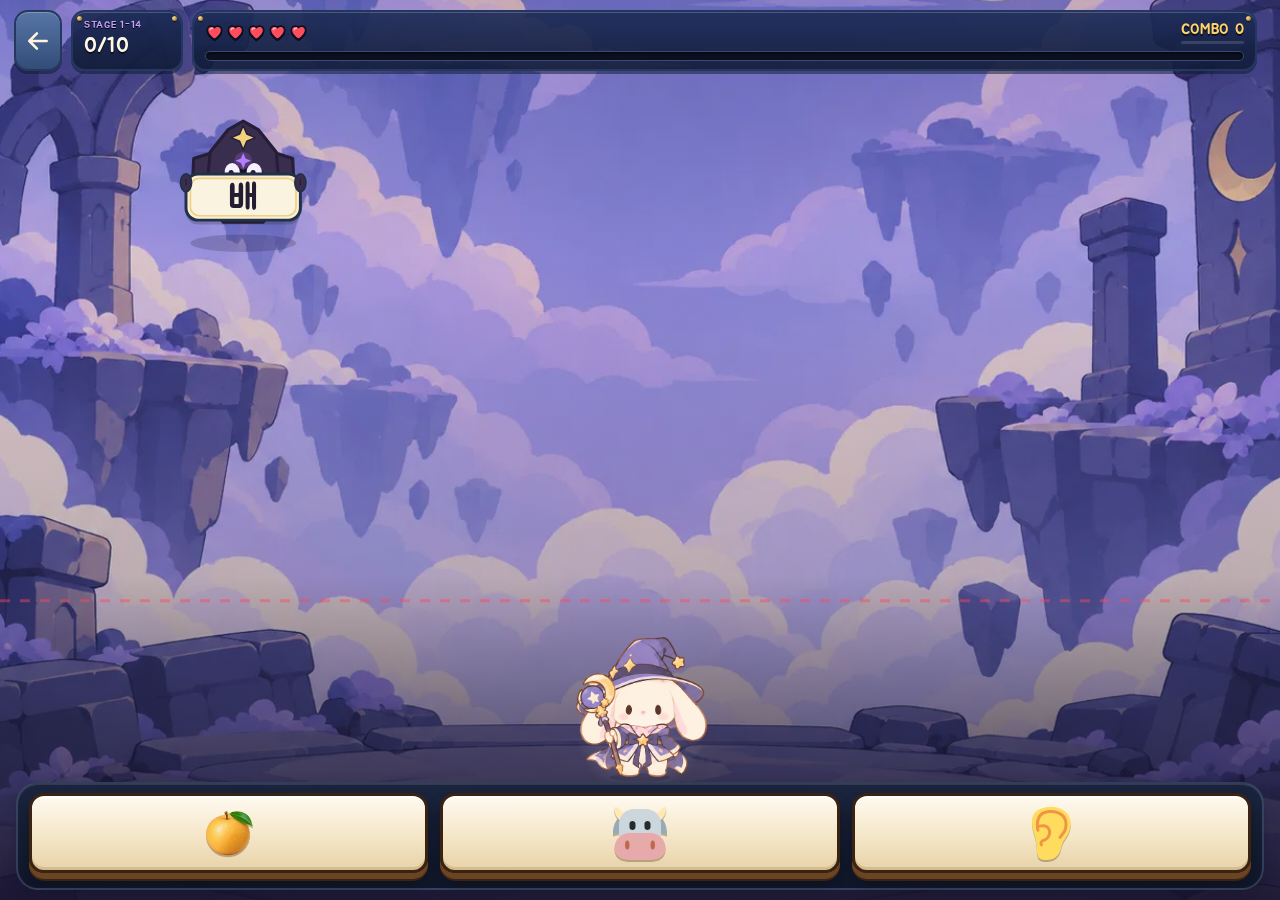
==== commit 7b0e2f77: "게임 미리보기 교체: 한글 레이싱(2단계 하, 관문 3개 반복) · 통글자 브레이크(법사토끼, 한 마리씩) - 한글 레이싱: 새 원근 시점 게임 파일 기반, 2단계(2차선 하) 처" ====
--- a/previews/break/index.html
+++ b/previews/break/index.html
@@ -1,15 +1,14 @@
 <!DOCTYPE html>
 <html lang="ko"><head>
-<meta http-equiv="Content-Security-Policy" content="default-src 'none'; script-src 'self' 'unsafe-inline'; style-src 'self' 'unsafe-inline'; img-src 'self' data:; font-src 'self'; connect-src 'none'; media-src 'none'; object-src 'none'; base-uri 'none'; form-action 'none'">
+<meta http-equiv="Content-Security-Policy" content="default-src 'none'; script-src 'self' 'unsafe-inline'; style-src 'self' 'unsafe-inline'; img-src 'self' data: blob:; font-src 'self'; connect-src 'none'; media-src 'none'; object-src 'none'; base-uri 'none'; form-action 'none'">
 <script>
+/* 글림 홈페이지 미리보기: 소리·저장·전송 없이 화면만 재생합니다. */
 window.__GLIM_PREVIEW_PLAYING=false;
-window.__GLIM_PREVIEW_MEMORY=(()=>{const d=new Map();return {getItem:k=>d.has(k)?d.get(k):null,setItem:(k,v)=>d.set(k,String(v)),removeItem:k=>d.delete(k),clear:()=>d.clear()}})();
+window.__GLIM_PREVIEW_MEMORY=(()=>{const d=new Map();return {getItem:k=>d.has(k)?d.get(k):null,setItem:(k,v)=>{d.set(k,String(v));},removeItem:k=>{d.delete(k);},clear:()=>d.clear(),key:i=>[...d.keys()][i]??null,get length(){return d.size;}}})();
 window.GLIM_PEAR_SRC='./assets/pear.webp';
-window.GlimMood={settings:{music:false,volume:0,motion:true},save:()=>true};
-window.GlimMusic={tracks:[],attach(){},set(){},duck(){},state:()=>({context:'disabled',enabled:false})};
+try{Object.defineProperty(window,'speechSynthesis',{value:undefined,configurable:true});}catch(_){}
+window.AudioContext=undefined;window.webkitAudioContext=undefined;
 </script>
-
-
 <meta charset="utf-8">
 <meta name="viewport" content="width=device-width, initial-scale=1, viewport-fit=cover, user-scalable=no">
 <meta name="theme-color" content="#0d1526">
@@ -562,13 +561,13 @@
 })(typeof window !== 'undefined' ? window : globalThis);
 
 </script>
-<title>글림 게임 미리보기 · 글림 통글자 브레이크 · 모험 지도</title>
+<title>글림 게임 미리보기 · 통글자 브레이크 (법사토끼)</title>
 <style>@font-face {
   font-family: 'Jua';
   font-style: normal;
   font-weight: 400;
   font-display: swap;
-  src: url("./assets/cbbafaa49bc842e0.woff2") format('woff2');
+  src: url("../../assets/fonts/jua/jua-95.woff2") format('woff2');
   unicode-range: U+d723-d728, U+d72a-d733, U+d735-d748, U+d74a-d74f, U+d752-d753, U+d755-d757, U+d75a-d75f, U+d762-d764, U+d766-d768, U+d76a-d76b, U+d76d-d76f, U+d771-d787, U+d789-d78b, U+d78d-d78f, U+d791-d797, U+d79a, U+d79c, U+d79e-d7a3, U+f900-f909, U+f90b-f92e;
 }
 @font-face {
@@ -576,7 +575,7 @@
   font-style: normal;
   font-weight: 400;
   font-display: swap;
-  src: url("./assets/0a175bbc5ed886de.woff2") format('woff2');
+  src: url("../../assets/fonts/jua/jua-96.woff2") format('woff2');
   unicode-range: U+d679-d68b, U+d68e-d69e, U+d6a0, U+d6a2-d6a7, U+d6a9-d6c3, U+d6c6-d6c7, U+d6c9-d6cb, U+d6cd-d6d3, U+d6d5-d6d6, U+d6d8-d6e3, U+d6e5-d6e7, U+d6e9-d6fb, U+d6fd-d717, U+d719-d71f, U+d721-d722;
 }
 @font-face {
@@ -584,7 +583,7 @@
   font-style: normal;
   font-weight: 400;
   font-display: swap;
-  src: url("./assets/cb548a0f3093d965.woff2") format('woff2');
+  src: url("../../assets/fonts/jua/jua-97.woff2") format('woff2');
   unicode-range: U+d5bc-d5c7, U+d5ca-d5cb, U+d5cd-d5cf, U+d5d1-d5d7, U+d5d9-d5da, U+d5dc, U+d5de-d5e3, U+d5e6-d5e7, U+d5e9-d5eb, U+d5ed-d5f6, U+d5f8, U+d5fa-d5ff, U+d602-d603, U+d605-d607, U+d609-d60f, U+d612-d613, U+d616-d61b, U+d61d-d637, U+d63a-d63b, U+d63d-d63f, U+d641-d647, U+d64a-d64c, U+d64e-d653, U+d656-d657, U+d659-d65b, U+d65d-d666, U+d668, U+d66a-d678;
 }
 @font-face {
@@ -592,7 +591,7 @@
   font-style: normal;
   font-weight: 400;
   font-display: swap;
-  src: url("./assets/50613d8bcab5a46b.woff2") format('woff2');
+  src: url("../../assets/fonts/jua/jua-98.woff2") format('woff2');
   unicode-range: U+d507, U+d509-d50b, U+d50d-d513, U+d515-d53b, U+d53e-d53f, U+d541-d543, U+d545-d54c, U+d54e, U+d550, U+d552-d557, U+d55a-d55b, U+d55d-d55f, U+d561-d564, U+d566-d567, U+d56a, U+d56c, U+d56e-d573, U+d576-d577, U+d579-d583, U+d585-d586, U+d58a-d5a4, U+d5a6-d5bb;
 }
 @font-face {
@@ -600,7 +599,7 @@
   font-style: normal;
   font-weight: 400;
   font-display: swap;
-  src: url("./assets/47ecc4e1f1ea8ab6.woff2") format('woff2');
+  src: url("../../assets/fonts/jua/jua-99.woff2") format('woff2');
   unicode-range: U+d464-d477, U+d47a-d47b, U+d47d-d47f, U+d481-d487, U+d489-d48a, U+d48c, U+d48e-d4e7, U+d4e9-d503, U+d505-d506;
 }
 @font-face {
@@ -608,7 +607,7 @@
   font-style: normal;
   font-weight: 400;
   font-display: swap;
-  src: url("./assets/807d80a71704609f.woff2") format('woff2');
+  src: url("../../assets/fonts/jua/jua-100.woff2") format('woff2');
   unicode-range: U+d3bf-d3c7, U+d3ca-d3cf, U+d3d1-d3eb, U+d3ee-d3ef, U+d3f1-d3f3, U+d3f5-d3fb, U+d3fd-d400, U+d402-d45b, U+d45d-d463;
 }
 @font-face {
@@ -616,7 +615,7 @@
   font-style: normal;
   font-weight: 400;
   font-display: swap;
-  src: url("./assets/74cb8e51a9dc0ea9.woff2") format('woff2');
+  src: url("../../assets/fonts/jua/jua-101.woff2") format('woff2');
   unicode-range: U+d2ff, U+d302-d304, U+d306-d30b, U+d30f, U+d311-d313, U+d315-d31b, U+d31e, U+d322-d324, U+d326-d327, U+d32a-d32b, U+d32d-d32f, U+d331-d337, U+d339-d33c, U+d33e-d37b, U+d37e-d37f, U+d381-d383, U+d385-d38b, U+d38e-d390, U+d392-d397, U+d39a-d39b, U+d39d-d39f, U+d3a1-d3a7, U+d3a9-d3aa, U+d3ac, U+d3ae-d3b3, U+d3b5-d3b7, U+d3b9-d3bb, U+d3bd-d3be;
 }
 @font-face {
@@ -624,7 +623,7 @@
   font-style: normal;
   font-weight: 400;
   font-display: swap;
-  src: url("./assets/6646ee34f75f1dd7.woff2") format('woff2');
+  src: url("../../assets/fonts/jua/jua-102.woff2") format('woff2');
   unicode-range: U+d257-d27f, U+d281-d29b, U+d29d-d29f, U+d2a1-d2ab, U+d2ad-d2b7, U+d2ba-d2bb, U+d2bd-d2bf, U+d2c1-d2c7, U+d2c9-d2ef, U+d2f2-d2f3, U+d2f5-d2f7, U+d2f9-d2fe;
 }
 @font-face {
@@ -632,7 +631,7 @@
   font-style: normal;
   font-weight: 400;
   font-display: swap;
-  src: url("./assets/a6b82def315a11cc.woff2") format('woff2');
+  src: url("../../assets/fonts/jua/jua-103.woff2") format('woff2');
   unicode-range: U+d1b4, U+d1b6-d1f3, U+d1f5-d22b, U+d22e-d22f, U+d231-d233, U+d235-d23b, U+d23d-d240, U+d242-d256;
 }
 @font-face {
@@ -640,7 +639,7 @@
   font-style: normal;
   font-weight: 400;
   font-display: swap;
-  src: url("./assets/e664dd6cc6cd6074.woff2") format('woff2');
+  src: url("../../assets/fonts/jua/jua-104.woff2") format('woff2');
   unicode-range: U+d105-d12f, U+d132-d133, U+d135-d137, U+d139-d13f, U+d141-d142, U+d144, U+d146-d14b, U+d14e-d14f, U+d151-d153, U+d155-d15b, U+d15e-d187, U+d189-d19f, U+d1a2-d1a3, U+d1a5-d1a7, U+d1a9-d1af, U+d1b2-d1b3;
 }
 @font-face {
@@ -648,7 +647,7 @@
   font-style: normal;
   font-weight: 400;
   font-display: swap;
-  src: url("./assets/c8888d0671dd04ac.woff2") format('woff2');
+  src: url("../../assets/fonts/jua/jua-105.woff2") format('woff2');
   unicode-range: U+d04b-d04f, U+d051-d057, U+d059-d06b, U+d06d-d06f, U+d071-d073, U+d075-d07b, U+d07e-d0a3, U+d0a6-d0a7, U+d0a9-d0ab, U+d0ad-d0b3, U+d0b6, U+d0b8, U+d0ba-d0bf, U+d0c2-d0c3, U+d0c5-d0c7, U+d0c9-d0cf, U+d0d2, U+d0d6-d0db, U+d0de-d0df, U+d0e1-d0e3, U+d0e5-d0eb, U+d0ee-d0f0, U+d0f2-d104;
 }
 @font-face {
@@ -656,7 +655,7 @@
   font-style: normal;
   font-weight: 400;
   font-display: swap;
-  src: url("./assets/60b308927e69438f.woff2") format('woff2');
+  src: url("../../assets/fonts/jua/jua-106.woff2") format('woff2');
   unicode-range: U+cfa2-cfc3, U+cfc5-cfdf, U+cfe2-cfe3, U+cfe5-cfe7, U+cfe9-cff4, U+cff6-cffb, U+cffd-cfff, U+d001-d003, U+d005-d017, U+d019-d033, U+d036-d037, U+d039-d03b, U+d03d-d04a;
 }
 @font-face {
@@ -664,7 +663,7 @@
   font-style: normal;
   font-weight: 400;
   font-display: swap;
-  src: url("./assets/c1fb39caf6ce8114.woff2") format('woff2');
+  src: url("../../assets/fonts/jua/jua-107.woff2") format('woff2');
   unicode-range: U+cef0-cef3, U+cef6, U+cef9-ceff, U+cf01-cf03, U+cf05-cf07, U+cf09-cf0f, U+cf11-cf12, U+cf14-cf1b, U+cf1d-cf1f, U+cf21-cf2f, U+cf31-cf53, U+cf56-cf57, U+cf59-cf5b, U+cf5d-cf63, U+cf66, U+cf68, U+cf6a-cf6f, U+cf71-cf84, U+cf86-cf8b, U+cf8d-cfa1;
 }
 @font-face {
@@ -672,7 +671,7 @@
   font-style: normal;
   font-weight: 400;
   font-display: swap;
-  src: url("./assets/fb92f4799c846399.woff2") format('woff2');
+  src: url("../../assets/fonts/jua/jua-108.woff2") format('woff2');
   unicode-range: U+ce3c-ce57, U+ce5a-ce5b, U+ce5d-ce5f, U+ce61-ce67, U+ce6a, U+ce6c, U+ce6e-ce73, U+ce76-ce77, U+ce79-ce7b, U+ce7d-ce83, U+ce85-ce88, U+ce8a-ce8f, U+ce91-ce93, U+ce95-ce97, U+ce99-ce9f, U+cea2, U+cea4-ceab, U+cead-cee3, U+cee6-cee7, U+cee9-ceeb, U+ceed-ceef;
 }
 @font-face {
@@ -680,7 +679,7 @@
   font-style: normal;
   font-weight: 400;
   font-display: swap;
-  src: url("./assets/095eb4aa89467b67.woff2") format('woff2');
+  src: url("../../assets/fonts/jua/jua-109.woff2") format('woff2');
   unicode-range: U+cd92-cd93, U+cd96-cd97, U+cd99-cd9b, U+cd9d-cda3, U+cda6-cda8, U+cdaa-cdaf, U+cdb1-cdc3, U+cdc5-cdcb, U+cdcd-cde7, U+cde9-ce03, U+ce05-ce1f, U+ce22-ce34, U+ce36-ce3b;
 }
 @font-face {
@@ -688,7 +687,7 @@
   font-style: normal;
   font-weight: 400;
   font-display: swap;
-  src: url("./assets/a2691ce76c0699eb.woff2") format('woff2');
+  src: url("../../assets/fonts/jua/jua-110.woff2") format('woff2');
   unicode-range: U+ccef-cd07, U+cd0a-cd0b, U+cd0d-cd1a, U+cd1c, U+cd1e-cd2b, U+cd2d-cd5b, U+cd5d-cd77, U+cd79-cd91;
 }
 @font-face {
@@ -696,7 +695,7 @@
   font-style: normal;
   font-weight: 400;
   font-display: swap;
-  src: url("./assets/365382eb7b36ce30.woff2") format('woff2');
+  src: url("../../assets/fonts/jua/jua-111.woff2") format('woff2');
   unicode-range: U+cc3f-cc43, U+cc46-cc47, U+cc49-cc4b, U+cc4d-cc53, U+cc55-cc58, U+cc5a-cc5f, U+cc61-cc97, U+cc9a-cc9b, U+cc9d-cc9f, U+cca1-cca7, U+ccaa, U+ccac, U+ccae-ccb3, U+ccb6-ccb7, U+ccb9-ccbb, U+ccbd-cccf, U+ccd1-cce3, U+cce5-ccee;
 }
 @font-face {
@@ -704,7 +703,7 @@
   font-style: normal;
   font-weight: 400;
   font-display: swap;
-  src: url("./assets/12a250ba49ed1487.woff2") format('woff2');
+  src: url("../../assets/fonts/jua/jua-112.woff2") format('woff2');
   unicode-range: U+cb91-cbd3, U+cbd5-cbe3, U+cbe5-cc0b, U+cc0e-cc0f, U+cc11-cc13, U+cc15-cc1b, U+cc1d-cc20, U+cc23-cc27, U+cc2a-cc2b, U+cc2d, U+cc2f, U+cc31-cc37, U+cc3a, U+cc3c;
 }
 @font-face {
@@ -712,7 +711,7 @@
   font-style: normal;
   font-weight: 400;
   font-display: swap;
-  src: url("./assets/e2f98c65fe415d23.woff2") format('woff2');
+  src: url("../../assets/fonts/jua/jua-113.woff2") format('woff2');
   unicode-range: U+caf4-cb47, U+cb4a-cb90;
 }
 @font-face {
@@ -720,7 +719,7 @@
   font-style: normal;
   font-weight: 400;
   font-display: swap;
-  src: url("./assets/33087309ba33cd08.woff2") format('woff2');
+  src: url("../../assets/fonts/jua/jua-114.woff2") format('woff2');
   unicode-range: U+ca4a-ca4b, U+ca4e-ca4f, U+ca51-ca53, U+ca55-ca5b, U+ca5d-ca60, U+ca62-ca83, U+ca85-cabb, U+cabe-cabf, U+cac1-cac3, U+cac5-cacb, U+cacd-cad0, U+cad2, U+cad4-cad8, U+cada-caf3;
 }
 @font-face {
@@ -728,7 +727,7 @@
   font-style: normal;
   font-weight: 400;
   font-display: swap;
-  src: url("./assets/79d0851ae6a27a46.woff2") format('woff2');
+  src: url("../../assets/fonts/jua/jua-115.woff2") format('woff2');
   unicode-range: U+c996-c997, U+c99a-c99c, U+c99e-c9bf, U+c9c2-c9c3, U+c9c5-c9c7, U+c9c9-c9cf, U+c9d2, U+c9d4, U+c9d7-c9d8, U+c9db, U+c9de-c9df, U+c9e1-c9e3, U+c9e5-c9e6, U+c9e8-c9eb, U+c9ee-c9f0, U+c9f2-c9f7, U+c9f9-ca0b, U+ca0d-ca28, U+ca2a-ca49;
 }
 @font-face {
@@ -736,7 +735,7 @@
   font-style: normal;
   font-weight: 400;
   font-display: swap;
-  src: url("./assets/55c5b882574db4fa.woff2") format('woff2');
+  src: url("../../assets/fonts/jua/jua-116.woff2") format('woff2');
   unicode-range: U+c8e9-c8f4, U+c8f6-c8fb, U+c8fe-c8ff, U+c901-c903, U+c905-c90b, U+c90e-c910, U+c912-c917, U+c919-c92b, U+c92d-c94f, U+c951-c953, U+c955-c96b, U+c96d-c973, U+c975-c987, U+c98a-c98b, U+c98d-c98f, U+c991-c995;
 }
 @font-face {
@@ -744,7 +743,7 @@
   font-style: normal;
   font-weight: 400;
   font-display: swap;
-  src: url("./assets/60b907f54a0b4460.woff2") format('woff2');
+  src: url("../../assets/fonts/jua/jua-117.woff2") format('woff2');
   unicode-range: U+c841-c84b, U+c84d-c86f, U+c872-c873, U+c875-c877, U+c879-c87f, U+c882-c884, U+c887-c88a, U+c88d-c8c3, U+c8c5-c8df, U+c8e1-c8e8;
 }
 @font-face {
@@ -752,7 +751,7 @@
   font-style: normal;
   font-weight: 400;
   font-display: swap;
-  src: url("./assets/cbceaea6ce912ba6.woff2") format('woff2');
+  src: url("../../assets/fonts/jua/jua-118.woff2") format('woff2');
   unicode-range: U+c779-c77b, U+c77e-c782, U+c786, U+c78b, U+c78d, U+c78f, U+c792-c793, U+c795, U+c797, U+c799-c79f, U+c7a2, U+c7a7-c7ab, U+c7ae-c7bb, U+c7bd-c7c0, U+c7c2-c7c7, U+c7c9-c7dc, U+c7de-c7ff, U+c802-c803, U+c805-c807, U+c809, U+c80b-c80f, U+c812, U+c814, U+c817-c81b, U+c81e-c81f, U+c821-c823, U+c825-c82e, U+c830-c837, U+c839-c83b, U+c83d-c840;
 }
 @font-face {
@@ -760,7 +759,7 @@
   font-style: normal;
   font-weight: 400;
   font-display: swap;
-  src: url("./assets/0aa10e38be438b7a.woff2") format('woff2');
+  src: url("../../assets/fonts/jua/jua-119.woff2") format('woff2');
   unicode-range: U+c6bb-c6bf, U+c6c2, U+c6c4, U+c6c6-c6cb, U+c6ce-c6cf, U+c6d1-c6d3, U+c6d5-c6db, U+c6dd-c6df, U+c6e1-c6e7, U+c6e9-c6eb, U+c6ed-c6ef, U+c6f1-c6f8, U+c6fa-c703, U+c705-c707, U+c709-c70b, U+c70d-c716, U+c718, U+c71a-c71f, U+c722-c723, U+c725-c727, U+c729-c734, U+c736-c73b, U+c73e-c73f, U+c741-c743, U+c745-c74b, U+c74e-c750, U+c752-c757, U+c759-c773, U+c776-c777;
 }
 @font-face {
@@ -768,7 +767,7 @@
   font-style: normal;
   font-weight: 400;
   font-display: swap;
-  src: url("./assets/e4f4e1a66f217c4c.woff2") format('woff2');
+  src: url("../../assets/fonts/jua/jua-120.woff2") format('woff2');
   unicode-range: U+c5f5-c5fb, U+c5fe, U+c602-c605, U+c607, U+c609-c60f, U+c611-c61a, U+c61c-c623, U+c626-c627, U+c629-c62b, U+c62d, U+c62f-c632, U+c636, U+c638, U+c63a-c63f, U+c642-c643, U+c645-c647, U+c649-c652, U+c656-c65b, U+c65d-c65f, U+c661-c663, U+c665-c677, U+c679-c67b, U+c67d-c693, U+c696-c697, U+c699-c69b, U+c69d-c6a3, U+c6a6, U+c6a8, U+c6aa-c6af, U+c6b2-c6b3, U+c6b5-c6b7, U+c6b9-c6ba;
 }
 @font-face {
@@ -776,7 +775,7 @@
   font-style: normal;
   font-weight: 400;
   font-display: swap;
-  src: url("./assets/c483afcc1c8f994a.woff2") format('woff2');
+  src: url("../../assets/fonts/jua/jua-121.woff2") format('woff2');
   unicode-range: U+c517-c527, U+c52a-c52b, U+c52d-c52f, U+c531-c538, U+c53a, U+c53c, U+c53e-c543, U+c546-c547, U+c54b, U+c54d-c552, U+c556, U+c55a-c55b, U+c55d, U+c55f, U+c562-c563, U+c565-c567, U+c569-c56f, U+c572, U+c574, U+c576-c57b, U+c57e-c57f, U+c581-c583, U+c585-c586, U+c588-c58b, U+c58e, U+c590, U+c592-c596, U+c599-c5b3, U+c5b6-c5b7, U+c5ba, U+c5be-c5c3, U+c5ca-c5cb, U+c5cd, U+c5cf, U+c5d2-c5d3, U+c5d5-c5d7, U+c5d9-c5df, U+c5e1-c5e2, U+c5e4, U+c5e6-c5eb, U+c5ef, U+c5f1-c5f3;
 }
 @font-face {
@@ -784,7 +783,7 @@
   font-style: normal;
   font-weight: 400;
   font-display: swap;
-  src: url("./assets/5dfed5bd1d55210e.woff2") format('woff2');
+  src: url("../../assets/fonts/jua/jua-122.woff2") format('woff2');
   unicode-range: U+c475-c4ef, U+c4f2-c4f3, U+c4f5-c4f7, U+c4f9-c4ff, U+c502-c50b, U+c50d-c516;
 }
 @font-face {
@@ -792,7 +791,7 @@
   font-style: normal;
   font-weight: 400;
   font-display: swap;
-  src: url("./assets/72b13e2343620aa7.woff2") format('woff2');
+  src: url("../../assets/fonts/jua/jua-123.woff2") format('woff2');
   unicode-range: U+c3d0-c3d7, U+c3da-c3db, U+c3dd-c3de, U+c3e1-c3ec, U+c3ee-c3f3, U+c3f5-c42b, U+c42d-c463, U+c466-c474;
 }
 @font-face {
@@ -800,7 +799,7 @@
   font-style: normal;
   font-weight: 400;
   font-display: swap;
-  src: url("./assets/effe0d3cca25bcf9.woff2") format('woff2');
+  src: url("../../assets/fonts/jua/jua-124.woff2") format('woff2');
   unicode-range: U+c32b-c367, U+c36a-c36b, U+c36d-c36f, U+c371-c377, U+c37a-c37b, U+c37e-c383, U+c385-c387, U+c389-c3cf;
 }
 @font-face {
@@ -808,7 +807,7 @@
   font-style: normal;
   font-weight: 400;
   font-display: swap;
-  src: url("./assets/1e62cc8d72fce0af.woff2") format('woff2');
+  src: url("../../assets/fonts/jua/jua-125.woff2") format('woff2');
   unicode-range: U+c26a-c26b, U+c26d-c26f, U+c271-c273, U+c275-c27b, U+c27e-c287, U+c289-c28f, U+c291-c297, U+c299-c29a, U+c29c-c2a3, U+c2a5-c2a7, U+c2a9-c2ab, U+c2ad-c2b3, U+c2b6, U+c2b8, U+c2ba-c2bb, U+c2bd-c2db, U+c2de-c2df, U+c2e1-c2e2, U+c2e5-c2ea, U+c2ee, U+c2f0, U+c2f2-c2f5, U+c2f7, U+c2fa-c2fb, U+c2fd-c2ff, U+c301-c307, U+c309-c30c, U+c30e-c312, U+c315-c323, U+c325-c328, U+c32a;
 }
 @font-face {
@@ -816,7 +815,7 @@
   font-style: normal;
   font-weight: 400;
   font-display: swap;
-  src: url("./assets/7b9685094a653358.woff2") format('woff2');
+  src: url("../../assets/fonts/jua/jua-126.woff2") format('woff2');
   unicode-range: U+c1bc-c1c3, U+c1c5-c1df, U+c1e1-c1fb, U+c1fd-c203, U+c205-c20c, U+c20e, U+c210-c217, U+c21a-c21b, U+c21d-c21e, U+c221-c227, U+c229-c22a, U+c22c, U+c22e, U+c230, U+c233-c24f, U+c251-c257, U+c259-c269;
 }
 @font-face {
@@ -824,7 +823,7 @@
   font-style: normal;
   font-weight: 400;
   font-display: swap;
-  src: url("./assets/8912ed8725fe2a52.woff2") format('woff2');
+  src: url("../../assets/fonts/jua/jua-127.woff2") format('woff2');
   unicode-range: U+c101-c11b, U+c11f, U+c121-c123, U+c125-c12b, U+c12e, U+c132-c137, U+c13a-c13b, U+c13d-c13f, U+c141-c147, U+c14a, U+c14c-c153, U+c155-c157, U+c159-c15b, U+c15d-c166, U+c169-c16f, U+c171-c177, U+c179-c18b, U+c18e-c18f, U+c191-c193, U+c195-c19b, U+c19d-c19e, U+c1a0, U+c1a2-c1a4, U+c1a6-c1bb;
 }
 @font-face {
@@ -832,7 +831,7 @@
   font-style: normal;
   font-weight: 400;
   font-display: swap;
-  src: url("./assets/6aa7ee541b89c094.woff2") format('woff2');
+  src: url("../../assets/fonts/jua/jua-128.woff2") format('woff2');
   unicode-range: U+c049-c057, U+c059-c05b, U+c05d-c05f, U+c061-c067, U+c069-c08f, U+c091-c0ab, U+c0ae-c0af, U+c0b1-c0b3, U+c0b5, U+c0b7-c0bb, U+c0be, U+c0c2-c0c7, U+c0ca-c0cb, U+c0cd-c0cf, U+c0d1-c0d7, U+c0d9-c0da, U+c0dc, U+c0de-c0e3, U+c0e5-c0eb, U+c0ed-c0f3, U+c0f6, U+c0f8, U+c0fa-c0ff;
 }
 @font-face {
@@ -840,7 +839,7 @@
   font-style: normal;
   font-weight: 400;
   font-display: swap;
-  src: url("./assets/09d3b9fe540e0cfb.woff2") format('woff2');
+  src: url("../../assets/fonts/jua/jua-129.woff2") format('woff2');
   unicode-range: U+bfa7-bfaf, U+bfb1-bfc4, U+bfc6-bfcb, U+bfce-bfcf, U+bfd1-bfd3, U+bfd5-bfdb, U+bfdd-c048;
 }
 @font-face {
@@ -848,7 +847,7 @@
   font-style: normal;
   font-weight: 400;
   font-display: swap;
-  src: url("./assets/61ec19a5dd2ffde2.woff2") format('woff2');
+  src: url("../../assets/fonts/jua/jua-130.woff2") format('woff2');
   unicode-range: U+bf07, U+bf09-bf3f, U+bf41-bf4f, U+bf52-bf54, U+bf56-bfa6;
 }
 @font-face {
@@ -856,7 +855,7 @@
   font-style: normal;
   font-weight: 400;
   font-display: swap;
-  src: url("./assets/9cab09350bf2324e.woff2") format('woff2');
+  src: url("../../assets/fonts/jua/jua-131.woff2") format('woff2');
   unicode-range: U+be56, U+be58, U+be5c-be5f, U+be62-be63, U+be65-be67, U+be69-be74, U+be76-be7b, U+be7e-be7f, U+be81-be8e, U+be90, U+be92-bea7, U+bea9-becf, U+bed2-bed3, U+bed5-bed6, U+bed9-bee3, U+bee6-bf06;
 }
 @font-face {
@@ -864,7 +863,7 @@
   font-style: normal;
   font-weight: 400;
   font-display: swap;
-  src: url("./assets/cfc6f2ffe4eda0d8.woff2") format('woff2');
+  src: url("../../assets/fonts/jua/jua-132.woff2") format('woff2');
   unicode-range: U+bdb0-bdd3, U+bdd5-bdef, U+bdf1-be0b, U+be0d-be0f, U+be11-be13, U+be15-be43, U+be46-be47, U+be49-be4b, U+be4d-be53;
 }
 @font-face {
@@ -872,7 +871,7 @@
   font-style: normal;
   font-weight: 400;
   font-display: swap;
-  src: url("./assets/e6656b78cceac787.woff2") format('woff2');
+  src: url("../../assets/fonts/jua/jua-133.woff2") format('woff2');
   unicode-range: U+bd03, U+bd06, U+bd08, U+bd0a-bd0f, U+bd11-bd22, U+bd25-bd47, U+bd49-bd58, U+bd5a-bd7f, U+bd82-bd83, U+bd85-bd87, U+bd8a-bd8f, U+bd91-bd92, U+bd94, U+bd96-bd98, U+bd9a-bdaf;
 }
 @font-face {
@@ -880,7 +879,7 @@
   font-style: normal;
   font-weight: 400;
   font-display: swap;
-  src: url("./assets/36c34127c7adf787.woff2") format('woff2');
+  src: url("../../assets/fonts/jua/jua-134.woff2") format('woff2');
   unicode-range: U+bc4e-bc83, U+bc86-bc87, U+bc89-bc8b, U+bc8d-bc93, U+bc96, U+bc98, U+bc9b-bc9f, U+bca2-bca3, U+bca5-bca7, U+bca9-bcb2, U+bcb4-bcbb, U+bcbe-bcbf, U+bcc1-bcc3, U+bcc5-bccc, U+bcce-bcd0, U+bcd2-bcd4, U+bcd6-bcf3, U+bcf7, U+bcf9-bcfb, U+bcfd-bd02;
 }
 @font-face {
@@ -888,7 +887,7 @@
   font-style: normal;
   font-weight: 400;
   font-display: swap;
-  src: url("./assets/937511030488507e.woff2") format('woff2');
+  src: url("../../assets/fonts/jua/jua-135.woff2") format('woff2');
   unicode-range: U+bb90-bba3, U+bba5-bbab, U+bbad-bbbf, U+bbc1-bbf7, U+bbfa-bbfb, U+bbfd-bbfe, U+bc01-bc07, U+bc09-bc0a, U+bc0e, U+bc10, U+bc12-bc13, U+bc17, U+bc19-bc1a, U+bc1e, U+bc20-bc23, U+bc26, U+bc28, U+bc2a-bc2c, U+bc2e-bc2f, U+bc32-bc33, U+bc35-bc37, U+bc39-bc3f, U+bc41-bc42, U+bc44, U+bc46-bc48, U+bc4a-bc4d;
 }
 @font-face {
@@ -896,7 +895,7 @@
   font-style: normal;
   font-weight: 400;
   font-display: swap;
-  src: url("./assets/0288c5b4abbceed3.woff2") format('woff2');
+  src: url("../../assets/fonts/jua/jua-136.woff2") format('woff2');
   unicode-range: U+bae6-bafb, U+bafd-bb17, U+bb19-bb33, U+bb37, U+bb39-bb3a, U+bb3d-bb43, U+bb45-bb46, U+bb48, U+bb4a-bb4f, U+bb51-bb53, U+bb55-bb57, U+bb59-bb62, U+bb64-bb8f;
 }
 @font-face {
@@ -904,7 +903,7 @@
   font-style: normal;
   font-weight: 400;
   font-display: swap;
-  src: url("./assets/0b8c80d9936a910a.woff2") format('woff2');
+  src: url("../../assets/fonts/jua/jua-137.woff2") format('woff2');
   unicode-range: U+ba30-ba37, U+ba3a-ba3b, U+ba3d-ba3f, U+ba41-ba47, U+ba49-ba4a, U+ba4c, U+ba4e-ba53, U+ba56-ba57, U+ba59-ba5b, U+ba5d-ba63, U+ba65-ba66, U+ba68-ba6f, U+ba71-ba73, U+ba75-ba77, U+ba79-ba84, U+ba86, U+ba88-baa7, U+baaa, U+baad-baaf, U+bab1-bab7, U+baba, U+babc, U+babe-bae5;
 }
 @font-face {
@@ -912,7 +911,7 @@
   font-style: normal;
   font-weight: 400;
   font-display: swap;
-  src: url("./assets/ad40047399b49a70.woff2") format('woff2');
+  src: url("../../assets/fonts/jua/jua-138.woff2") format('woff2');
   unicode-range: U+b96e-b973, U+b976-b977, U+b979-b97b, U+b97d-b983, U+b986, U+b988, U+b98a-b98d, U+b98f-b9ab, U+b9ae-b9af, U+b9b1-b9b3, U+b9b5-b9bb, U+b9be, U+b9c0, U+b9c2-b9c7, U+b9ca-b9cb, U+b9cd, U+b9d2-b9d7, U+b9da, U+b9dc, U+b9df-b9e0, U+b9e2, U+b9e6-b9e7, U+b9e9-b9f3, U+b9f6, U+b9f8, U+b9fb-ba2f;
 }
 @font-face {
@@ -920,7 +919,7 @@
   font-style: normal;
   font-weight: 400;
   font-display: swap;
-  src: url("./assets/94b3b57717d29b58.woff2") format('woff2');
+  src: url("../../assets/fonts/jua/jua-139.woff2") format('woff2');
   unicode-range: U+b8bf-b8cb, U+b8cd-b8e0, U+b8e2-b8e7, U+b8ea-b8eb, U+b8ed-b8ef, U+b8f1-b8f7, U+b8fa, U+b8fc, U+b8fe-b903, U+b905-b917, U+b919-b91f, U+b921-b93b, U+b93d-b957, U+b95a-b95b, U+b95d-b95f, U+b961-b967, U+b969-b96c;
 }
 @font-face {
@@ -928,7 +927,7 @@
   font-style: normal;
   font-weight: 400;
   font-display: swap;
-  src: url("./assets/4032a916faa53dca.woff2") format('woff2');
+  src: url("../../assets/fonts/jua/jua-140.woff2") format('woff2');
   unicode-range: U+b80d-b80f, U+b811-b817, U+b81a, U+b81c-b823, U+b826-b827, U+b829-b82b, U+b82d-b833, U+b836, U+b83a-b83f, U+b841-b85b, U+b85e-b85f, U+b861-b863, U+b865-b86b, U+b86e, U+b870, U+b872-b8af, U+b8b1-b8be;
 }
 @font-face {
@@ -936,7 +935,7 @@
   font-style: normal;
   font-weight: 400;
   font-display: swap;
-  src: url("./assets/feede0da6d124983.woff2") format('woff2');
+  src: url("../../assets/fonts/jua/jua-141.woff2") format('woff2');
   unicode-range: U+b74d-b75f, U+b761-b763, U+b765-b774, U+b776-b77b, U+b77e-b77f, U+b781-b783, U+b785-b78b, U+b78e, U+b792-b796, U+b79a-b79b, U+b79d-b7a7, U+b7aa, U+b7ae-b7b3, U+b7b6-b7c8, U+b7ca-b7eb, U+b7ee-b7ef, U+b7f1-b7f3, U+b7f5-b7fb, U+b7fe, U+b802-b806, U+b80a-b80b;
 }
 @font-face {
@@ -944,7 +943,7 @@
   font-style: normal;
   font-weight: 400;
   font-display: swap;
-  src: url("./assets/6773974ee601671c.woff2") format('woff2');
+  src: url("../../assets/fonts/jua/jua-142.woff2") format('woff2');
   unicode-range: U+b6a7-b6aa, U+b6ac-b6b0, U+b6b2-b6ef, U+b6f1-b727, U+b72a-b72b, U+b72d-b72e, U+b731-b737, U+b739-b73a, U+b73c-b743, U+b745-b74c;
 }
 @font-face {
@@ -952,7 +951,7 @@
   font-style: normal;
   font-weight: 400;
   font-display: swap;
-  src: url("./assets/22c36e092beece65.woff2") format('woff2');
+  src: url("../../assets/fonts/jua/jua-143.woff2") format('woff2');
   unicode-range: U+b605-b60f, U+b612-b617, U+b619-b624, U+b626-b69b, U+b69e-b6a3, U+b6a5-b6a6;
 }
 @font-face {
@@ -960,7 +959,7 @@
   font-style: normal;
   font-weight: 400;
   font-display: swap;
-  src: url("./assets/77e639ca37917cb7.woff2") format('woff2');
+  src: url("../../assets/fonts/jua/jua-144.woff2") format('woff2');
   unicode-range: U+b55f, U+b562-b583, U+b585-b59f, U+b5a2-b5a3, U+b5a5-b5a7, U+b5a9-b5b2, U+b5b5-b5ba, U+b5bd-b604;
 }
 @font-face {
@@ -968,7 +967,7 @@
   font-style: normal;
   font-weight: 400;
   font-display: swap;
-  src: url("./assets/a88ead8cd7e166aa.woff2") format('woff2');
+  src: url("../../assets/fonts/jua/jua-145.woff2") format('woff2');
   unicode-range: U+b4a5-b4b6, U+b4b8-b4bf, U+b4c1-b4c7, U+b4c9-b4db, U+b4de-b4df, U+b4e1-b4e2, U+b4e5-b4eb, U+b4ee, U+b4f0, U+b4f2-b513, U+b516-b517, U+b519-b51a, U+b51d-b523, U+b526, U+b528, U+b52b-b52f, U+b532-b533, U+b535-b537, U+b539-b53f, U+b541-b544, U+b546-b54b, U+b54d-b54f, U+b551-b55b, U+b55d-b55e;
 }
 @font-face {
@@ -976,7 +975,7 @@
   font-style: normal;
   font-weight: 400;
   font-display: swap;
-  src: url("./assets/d3b358fdf96c63a9.woff2") format('woff2');
+  src: url("../../assets/fonts/jua/jua-146.woff2") format('woff2');
   unicode-range: U+b3f8-b3fb, U+b3fd-b40f, U+b411-b417, U+b419-b41b, U+b41d-b41f, U+b421-b427, U+b42a-b42b, U+b42d-b44f, U+b452-b453, U+b455-b457, U+b459-b45f, U+b462-b464, U+b466-b46b, U+b46d-b47f, U+b481-b4a3;
 }
 @font-face {
@@ -984,7 +983,7 @@
   font-style: normal;
   font-weight: 400;
   font-display: swap;
-  src: url("./assets/f4fb54fac7afd09a.woff2") format('woff2');
+  src: url("../../assets/fonts/jua/jua-147.woff2") format('woff2');
   unicode-range: U+b342-b353, U+b356-b357, U+b359-b35b, U+b35d-b35e, U+b360-b363, U+b366, U+b368, U+b36a-b36d, U+b36f, U+b372-b373, U+b375-b377, U+b379-b37f, U+b381-b382, U+b384, U+b386-b38b, U+b38d-b3c3, U+b3c6-b3c7, U+b3c9-b3ca, U+b3cd-b3d3, U+b3d6, U+b3d8, U+b3da-b3f7;
 }
 @font-face {
@@ -992,7 +991,7 @@
   font-style: normal;
   font-weight: 400;
   font-display: swap;
-  src: url("./assets/4c655f16e16c024d.woff2") format('woff2');
+  src: url("../../assets/fonts/jua/jua-148.woff2") format('woff2');
   unicode-range: U+b27c-b283, U+b285-b28f, U+b292-b293, U+b295-b297, U+b29a-b29f, U+b2a1-b2a4, U+b2a7-b2a9, U+b2ab, U+b2ad-b2c7, U+b2ca-b2cb, U+b2cd-b2cf, U+b2d1-b2d7, U+b2da, U+b2dc, U+b2de-b2e3, U+b2e7, U+b2e9-b2ea, U+b2ef-b2f3, U+b2f6, U+b2f8, U+b2fa-b2fb, U+b2fd-b2fe, U+b302-b303, U+b305-b307, U+b309-b30f, U+b312, U+b316-b31b, U+b31d-b341;
 }
 @font-face {
@@ -1000,7 +999,7 @@
   font-style: normal;
   font-weight: 400;
   font-display: swap;
-  src: url("./assets/7f7608348b530998.woff2") format('woff2');
+  src: url("../../assets/fonts/jua/jua-149.woff2") format('woff2');
   unicode-range: U+b1d6-b1e7, U+b1e9-b1fc, U+b1fe-b203, U+b206-b207, U+b209-b20b, U+b20d-b213, U+b216-b21f, U+b221-b257, U+b259-b273, U+b275-b27b;
 }
 @font-face {
@@ -1008,7 +1007,7 @@
   font-style: normal;
   font-weight: 400;
   font-display: swap;
-  src: url("./assets/42e4a9ba67a2bece.woff2") format('woff2');
+  src: url("../../assets/fonts/jua/jua-150.woff2") format('woff2');
   unicode-range: U+b120-b122, U+b126-b127, U+b129-b12b, U+b12d-b133, U+b136, U+b138, U+b13a-b13f, U+b142-b143, U+b145-b14f, U+b151-b153, U+b156-b157, U+b159-b177, U+b17a-b17b, U+b17d-b17f, U+b181-b187, U+b189-b18c, U+b18e-b191, U+b195-b1a7, U+b1a9-b1cb, U+b1cd-b1d5;
 }
 @font-face {
@@ -1016,7 +1015,7 @@
   font-style: normal;
   font-weight: 400;
   font-display: swap;
-  src: url("./assets/2490790e982ac265.woff2") format('woff2');
+  src: url("../../assets/fonts/jua/jua-151.woff2") format('woff2');
   unicode-range: U+b05f-b07b, U+b07e-b07f, U+b081-b083, U+b085-b08b, U+b08d-b097, U+b09b, U+b09d-b09f, U+b0a2-b0a7, U+b0aa, U+b0b0, U+b0b2, U+b0b6-b0b7, U+b0b9-b0bb, U+b0bd-b0c3, U+b0c6-b0c7, U+b0ca-b0cf, U+b0d1-b0df, U+b0e1-b0e4, U+b0e6-b107, U+b10a-b10b, U+b10d-b10f, U+b111-b112, U+b114-b117, U+b119-b11a, U+b11c-b11f;
 }
 @font-face {
@@ -1024,7 +1023,7 @@
   font-style: normal;
   font-weight: 400;
   font-display: swap;
-  src: url("./assets/5619bb5ad19b083a.woff2") format('woff2');
+  src: url("../../assets/fonts/jua/jua-152.woff2") format('woff2');
   unicode-range: U+afac-afb7, U+afba-afbb, U+afbd-afbf, U+afc1-afc6, U+afca-afcc, U+afce-afd3, U+afd5-afe7, U+afe9-afef, U+aff1-b00b, U+b00d-b00f, U+b011-b013, U+b015-b01b, U+b01d-b027, U+b029-b043, U+b045-b047, U+b049, U+b04b, U+b04d-b052, U+b055-b056, U+b058-b05c, U+b05e;
 }
 @font-face {
@@ -1032,7 +1031,7 @@
   font-style: normal;
   font-weight: 400;
   font-display: swap;
-  src: url("./assets/a3ee67230466aff9.woff2") format('woff2');
+  src: url("../../assets/fonts/jua/jua-153.woff2") format('woff2');
   unicode-range: U+af03-af07, U+af09-af2b, U+af2e-af33, U+af35-af3b, U+af3e-af40, U+af44-af47, U+af4a-af5c, U+af5e-af63, U+af65-af7f, U+af81-afab;
 }
 @font-face {
@@ -1040,7 +1039,7 @@
   font-style: normal;
   font-weight: 400;
   font-display: swap;
-  src: url("./assets/e77e7e0cc0e5de61.woff2") format('woff2');
+  src: url("../../assets/fonts/jua/jua-154.woff2") format('woff2');
   unicode-range: U+ae56-ae5b, U+ae5e-ae60, U+ae62-ae64, U+ae66-ae67, U+ae69-ae6b, U+ae6d-ae83, U+ae85-aebb, U+aebf, U+aec1-aec3, U+aec5-aecb, U+aece, U+aed0, U+aed2-aed7, U+aed9-aef3, U+aef5-af02;
 }
 @font-face {
@@ -1048,7 +1047,7 @@
   font-style: normal;
   font-weight: 400;
   font-display: swap;
-  src: url("./assets/7b9b3307fae297de.woff2") format('woff2');
+  src: url("../../assets/fonts/jua/jua-155.woff2") format('woff2');
   unicode-range: U+ad9c-ada3, U+ada5-adbf, U+adc1-adc3, U+adc5-adc7, U+adc9-add2, U+add4-addb, U+addd-addf, U+ade1-ade3, U+ade5-adf7, U+adfa-adfb, U+adfd-adff, U+ae02-ae07, U+ae0a, U+ae0c, U+ae0e-ae13, U+ae15-ae2f, U+ae31-ae33, U+ae35-ae37, U+ae39-ae3f, U+ae42, U+ae44, U+ae46-ae49, U+ae4b, U+ae4f, U+ae51-ae53, U+ae55;
 }
 @font-face {
@@ -1056,7 +1055,7 @@
   font-style: normal;
   font-weight: 400;
   font-display: swap;
-  src: url("./assets/282eafddcf8362ca.woff2") format('woff2');
+  src: url("../../assets/fonts/jua/jua-156.woff2") format('woff2');
   unicode-range: U+ace2-ace3, U+ace5-ace6, U+ace9-acef, U+acf2, U+acf4, U+acf7-acfb, U+acfe-acff, U+ad01-ad03, U+ad05-ad0b, U+ad0d-ad10, U+ad12-ad1b, U+ad1d-ad33, U+ad35-ad48, U+ad4a-ad4f, U+ad51-ad6b, U+ad6e-ad6f, U+ad71-ad72, U+ad77-ad7c, U+ad7e, U+ad80, U+ad82-ad87, U+ad89-ad8b, U+ad8d-ad8f, U+ad91-ad9b;
 }
 @font-face {
@@ -1064,7 +1063,7 @@
   font-style: normal;
   font-weight: 400;
   font-display: swap;
-  src: url("./assets/54a66dbf26d14b57.woff2") format('woff2');
+  src: url("../../assets/fonts/jua/jua-157.woff2") format('woff2');
   unicode-range: U+ac25-ac2c, U+ac2e, U+ac30, U+ac32-ac37, U+ac39-ac3f, U+ac41-ac4c, U+ac4e-ac6f, U+ac72-ac73, U+ac75-ac76, U+ac79-ac7f, U+ac82, U+ac84-ac88, U+ac8a-ac8b, U+ac8d-ac8f, U+ac91-ac93, U+ac95-ac9b, U+ac9d-ac9e, U+aca1-aca7, U+acab, U+acad-acaf, U+acb1-acb7, U+acba-acbb, U+acbe-acc0, U+acc2-acc3, U+acc5-acdf;
 }
 @font-face {
@@ -1072,7 +1071,7 @@
   font-style: normal;
   font-weight: 400;
   font-display: swap;
-  src: url("./assets/e05c1c1b4ece5103.woff2") format('woff2');
+  src: url("../../assets/fonts/jua/jua-158.woff2") format('woff2');
   unicode-range: U+99df, U+99ed, U+99f1, U+99ff, U+9a01, U+9a08, U+9a0e-9a0f, U+9a19, U+9a2b, U+9a30, U+9a36-9a37, U+9a40, U+9a43, U+9a45, U+9a4d, U+9a55, U+9a57, U+9a5a-9a5b, U+9a5f, U+9a62, U+9a65, U+9a69-9a6a, U+9aa8, U+9ab8, U+9ad3, U+9ae5, U+9aee, U+9b1a, U+9b27, U+9b2a, U+9b31, U+9b3c, U+9b41-9b45, U+9b4f, U+9b54, U+9b5a, U+9b6f, U+9b8e, U+9b91, U+9b9f, U+9bab, U+9bae, U+9bc9, U+9bd6, U+9be4, U+9be8, U+9c0d, U+9c10, U+9c12, U+9c15, U+9c25, U+9c32, U+9c3b, U+9c47, U+9c49, U+9c57, U+9ce5, U+9ce7, U+9ce9, U+9cf3-9cf4, U+9cf6, U+9d09, U+9d1b, U+9d26, U+9d28, U+9d3b, U+9d51, U+9d5d, U+9d60-9d61, U+9d6c, U+9d72, U+9da9, U+9daf, U+9db4, U+9dc4, U+9dd7, U+9df2, U+9df8-9dfa, U+9e1a, U+9e1e, U+9e75, U+9e79, U+9e7d, U+9e7f, U+9e92-9e93, U+9e97, U+9e9d, U+9e9f, U+9ea5, U+9eb4-9eb5, U+9ebb, U+9ebe, U+9ec3, U+9ecd-9ece, U+9ed4, U+9ed8, U+9edb-9edc, U+9ede, U+9ee8, U+9ef4, U+9f07-9f08, U+9f0e, U+9f13, U+9f20, U+9f3b, U+9f4a-9f4b, U+9f4e, U+9f52, U+9f5f, U+9f61, U+9f67, U+9f6a, U+9f6c, U+9f77, U+9f8d, U+9f90, U+9f95, U+9f9c, U+ac02-ac03, U+ac05-ac06, U+ac09-ac0f, U+ac17-ac18, U+ac1b, U+ac1e-ac1f, U+ac21-ac23;
 }
 @font-face {
@@ -1080,7 +1079,7 @@
   font-style: normal;
   font-weight: 400;
   font-display: swap;
-  src: url("./assets/38bc60c4580211ad.woff2") format('woff2');
+  src: url("../../assets/fonts/jua/jua-159.woff2") format('woff2');
   unicode-range: U+3136, U+3138, U+313a-3140, U+3143-3144, U+3150, U+3152, U+3154-3156, U+3158-315b, U+315d-315f, U+3162, U+3164-318c, U+318e, U+3200-321b, U+3231, U+3239, U+3251-325a, U+3260-327b, U+327e-327f, U+328a-3290, U+3294, U+329e, U+32a5, U+3380-3384, U+3388-338b;
 }
 @font-face {
@@ -1088,7 +1087,7 @@
   font-style: normal;
   font-weight: 400;
   font-display: swap;
-  src: url("./assets/bf49ee0f38296960.woff2") format('woff2');
+  src: url("../../assets/fonts/jua/jua-160.woff2") format('woff2');
   unicode-range: U+2f7d, U+2f7f-2f8b, U+2f8e-2f90, U+2f92-2f97, U+2f99-2fa0, U+2fa2-2fa3, U+2fa5-2fa9, U+2fac-2fb1, U+2fb3-2fbc, U+2fc1-2fca, U+2fcd-2fd4, U+3003, U+3012-3019, U+301c, U+301e-3020, U+3036, U+3041, U+3043, U+3045, U+3047, U+3049, U+304e, U+3050, U+3052, U+3056, U+305a, U+305c, U+305e, U+3062, U+3065, U+306c, U+3070-307d, U+3080, U+3085, U+3087, U+308e, U+3090-3091, U+30a1, U+30a5, U+30a9, U+30ae, U+30b1-30b2, U+30b4, U+30b6, U+30bc-30be, U+30c2, U+30c5, U+30cc, U+30d2, U+30d4, U+30d8-30dd, U+30e4, U+30e6, U+30e8, U+30ee, U+30f0-30f2, U+30f4-30f6, U+3133, U+3135;
 }
 @font-face {
@@ -1096,7 +1095,7 @@
   font-style: normal;
   font-weight: 400;
   font-display: swap;
-  src: url("./assets/71ca7df86af2e66d.woff2") format('woff2');
+  src: url("../../assets/fonts/jua/jua-161.woff2") format('woff2');
   unicode-range: U+e8, U+2da, U+2160, U+2194, U+3054, U+3058, U+306d, U+3086, U+308d, U+30ac, U+30bb, U+30c4, U+30cd-30ce, U+30e2, U+3132, U+3146, U+3149, U+339d, U+4e3b, U+4f0a, U+4fdd, U+4fe1, U+5409, U+540c, U+5834, U+592a-592b, U+5b9a, U+5dde, U+5e0c, U+5e73, U+5f0f, U+60f3, U+653f, U+661f, U+662f, U+667a, U+683c, U+6b4c, U+6c11, U+767c, U+76ee, U+76f4, U+77f3, U+79d1, U+7a7a, U+7b2c, U+7d22, U+8207, U+8a00, U+8a71, U+9280, U+9580, U+958b, U+96c6, U+9762, U+98df, U+9ed1, U+ac2d, U+adc8, U+add3, U+af48, U+b014, U+b134-b135, U+b158, U+b2aa, U+b35f, U+b6a4, U+b9cf, U+bb63, U+bd23, U+be91, U+c29b, U+c3f4, U+c42c, U+c55c, U+c573, U+c58f, U+c78c, U+c7dd, U+c8f5, U+cad1, U+cc48, U+cf10, U+cf20, U+d03c, U+d07d, U+d2a0, U+d30e, U+d38d, U+d3a8, U+d3c8, U+d5e5, U+d5f9, U+d6e4, U+f90a, U+ff02, U+ff1c;
 }
 @font-face {
@@ -1104,7 +1103,7 @@
   font-style: normal;
   font-weight: 400;
   font-display: swap;
-  src: url("./assets/0430748065538778.woff2") format('woff2');
+  src: url("../../assets/fonts/jua/jua-162.woff2") format('woff2');
   unicode-range: U+3b1, U+2466, U+25a1, U+25a3, U+261c, U+3008-3009, U+305b, U+305d, U+3069, U+30a7, U+30ba, U+30cf, U+30ef, U+3151, U+3157, U+4e4b, U+4e5f, U+4e8c, U+4eca, U+4ed6, U+4f5b, U+50cf, U+5149, U+5165, U+5171, U+5229, U+529b, U+5316, U+539f, U+53f2, U+571f, U+5728, U+58eb, U+591c, U+5b78, U+5c11, U+5c55, U+5ddd, U+5e02, U+5fb7, U+60c5, U+610f, U+611f, U+6625, U+66f8, U+6797, U+679c, U+682a, U+6d2a, U+706b, U+7406, U+767b, U+76f8, U+77e5, U+7acb, U+898b, U+8a69, U+8def, U+8fd1, U+901a, U+90e8, U+91cd, U+975e, U+ae14, U+ae6c, U+aec0, U+afc7, U+afc9, U+b01c, U+b028, U+b308, U+b311, U+b314, U+b31c, U+b524, U+b560, U+b764, U+b920, U+b9e3, U+bd48, U+be7d, U+c0db, U+c231, U+c270, U+c2e3, U+c37d, U+c3ed, U+c530, U+c6a5, U+c6dc, U+c7a4, U+c954, U+c974, U+d000, U+d565, U+d667, U+d6c5, U+d79d, U+ff1e;
 }
 @font-face {
@@ -1112,7 +1111,7 @@
   font-style: normal;
   font-weight: 400;
   font-display: swap;
-  src: url("./assets/8948e4abe44f7322.woff2") format('woff2');
+  src: url("../../assets/fonts/jua/jua-163.woff2") format('woff2');
   unicode-range: U+131, U+2032, U+2465, U+2642, U+3048, U+3051, U+3083-3084, U+308f, U+30c0, U+30d1, U+30d3, U+30d6, U+30df, U+30e7, U+3153, U+4e16, U+4e8b, U+4ee5, U+5206, U+52a0, U+52d5, U+53e4, U+53ef, U+54c1, U+57ce, U+597d, U+5b8c, U+5ea6, U+5f8c, U+5f97, U+6210, U+6240, U+624b, U+6728, U+6bd4, U+7236, U+7269, U+7279, U+738b, U+7528, U+7530, U+767e, U+798f, U+8005, U+8a18, U+90fd, U+91cc, U+9577, U+9593, U+98a8, U+ac20, U+acf6, U+ad90, U+af5d, U+af80, U+afcd, U+aff0, U+b0a1, U+b0b5, U+b1fd, U+b2fc, U+b380, U+b51b, U+b584, U+b5b3, U+b8fd, U+b93c, U+b9f4, U+bb44, U+bc08, U+bc27, U+bc49, U+be55, U+be64, U+bfb0, U+bfc5, U+c178, U+c21f, U+c314, U+c4f1, U+c58d, U+c664, U+c698, U+c6a7, U+c6c1, U+c9ed, U+cac0, U+cacc, U+cad9, U+ccb5, U+cdcc, U+d0e4, U+d143, U+d320, U+d330, U+d54d, U+ff06, U+ff1f, U+ff5e;
 }
 @font-face {
@@ -1120,7 +1119,7 @@
   font-style: normal;
   font-weight: 400;
   font-display: swap;
-  src: url("./assets/6e10ba7ae4c557b2.woff2") format('woff2');
+  src: url("../../assets/fonts/jua/jua-164.woff2") format('woff2');
   unicode-range: U+b4, U+20a9, U+20ac, U+2190, U+24d8, U+2502, U+2514, U+2592, U+25c7-25c8, U+2663, U+3060, U+3064, U+3081, U+3088, U+30a3, U+30a6, U+30aa, U+30b5, U+30c7, U+30ca-30cb, U+30d0, U+30e3, U+30e5, U+339e, U+4e09, U+4eac, U+4f5c, U+5167-5168, U+516c, U+51fa, U+5408, U+540d, U+591a, U+5b57, U+6211, U+65b9, U+660e, U+6642, U+6700, U+6b63, U+6e2f, U+7063, U+7532, U+793e, U+81ea, U+8272, U+82b1, U+897f, U+8eca, U+91ce, U+ac38, U+ad76, U+ae84, U+aecc, U+b07d, U+b0b1, U+b215, U+b2a0, U+b310, U+b3d7, U+b52a, U+b618, U+b775, U+b797, U+bcd5, U+bd59, U+be80, U+bea8, U+bed1, U+bee4-bee5, U+c060, U+c2ef, U+c329, U+c3dc, U+c597, U+c5bd, U+c5e5, U+c69c, U+c9d6, U+ca29, U+ca5c, U+ca84, U+cc39, U+cc3b, U+ce89, U+cee5, U+cf65, U+cf85, U+d058, U+d145, U+d22d, U+d325, U+d37d, U+d3ad, U+d769, U+ff0c;
 }
 @font-face {
@@ -1128,7 +1127,7 @@
   font-style: normal;
   font-weight: 400;
   font-display: swap;
-  src: url("./assets/af9bd273a3c07f5f.woff2") format('woff2');
+  src: url("../../assets/fonts/jua/jua-165.woff2") format('woff2');
   unicode-range: U+2161, U+2228, U+2299, U+2464, U+2517, U+2640, U+3042, U+304a, U+3053, U+3061, U+307f, U+3082, U+308c, U+3092, U+30a8, U+30ab, U+30ad, U+30b0, U+30b3, U+30b7, U+30c1, U+30c6, U+30c9, U+30d5, U+30d7, U+30de, U+30e0-30e1, U+30ec-30ed, U+4e0b, U+4e0d, U+4ee3, U+53f0, U+548c, U+5b89, U+5bb6, U+5c0f, U+611b, U+6771, U+6aa2, U+6bcd, U+6c34, U+6cd5, U+6d77, U+767d, U+795e, U+8ecd, U+9999, U+9ad8, U+ac07, U+ac1a, U+ac40, U+ad0c, U+ad88, U+ada4, U+ae01, U+ae65, U+aebd, U+aec4, U+afe8, U+b139, U+b205, U+b383, U+b38c, U+b42c, U+b461, U+b55c, U+b78f, U+b8fb, U+b9f7, U+bafc, U+bc99, U+bed8, U+bfcd, U+c0bf, U+c0f9, U+c167, U+c204, U+c20f, U+c22f, U+c258, U+c298, U+c2bc, U+c388, U+c501, U+c50c, U+c5b9, U+c5ce, U+c641, U+c648, U+c73d, U+ca50, U+ca61, U+cc4c, U+ceac, U+d0d4, U+d5f7, U+d6d7, U+ff1a;
 }
 @font-face {
@@ -1136,7 +1135,7 @@
   font-style: normal;
   font-weight: 400;
   font-display: swap;
-  src: url("./assets/549ca8bc36220aaf.woff2") format('woff2');
+  src: url("../../assets/fonts/jua/jua-166.woff2") format('woff2');
   unicode-range: U+2103, U+2463, U+25c6, U+25cb, U+266c, U+3001, U+300a, U+3046, U+304c-304d, U+304f, U+3055, U+3059, U+3063, U+3066-3068, U+306f, U+3089, U+30b8, U+30bf, U+314f, U+4e0a, U+570b, U+5730, U+5916, U+5929, U+5c71, U+5e74, U+5fc3, U+601d, U+6027, U+63d0, U+6709, U+6734, U+751f, U+7684, U+82f1, U+9053, U+91d1, U+97f3, U+ac2f, U+ac4d, U+adc4, U+ade4, U+ae41, U+ae4d-ae4e, U+aed1, U+afb9, U+b0e0, U+b299, U+b365, U+b46c, U+b480, U+b4c8, U+b7b4, U+b819, U+b918, U+baab, U+bab9, U+be8f, U+bed7, U+c0ec, U+c19f, U+c1a5, U+c3d9, U+c464, U+c53d, U+c553, U+c570, U+c5cc, U+c633, U+c6a4, U+c7a3, U+c7a6, U+c886, U+c9d9-c9da, U+c9ec, U+ca0c, U+cc21, U+cd1b, U+cd78, U+cdc4, U+cef8, U+cfe4, U+d0a5, U+d0b5, U+d0ec, U+d15d, U+d188, U+d23c, U+d2ac, U+d729, U+d79b, U+ff01, U+ff08-ff09, U+ff5c;
 }
 @font-face {
@@ -1144,7 +1143,7 @@
   font-style: normal;
   font-weight: 400;
   font-display: swap;
-  src: url("./assets/494c7fabc54458c0.woff2") format('woff2');
+  src: url("../../assets/fonts/jua/jua-167.woff2") format('woff2');
   unicode-range: U+2039-203a, U+223c, U+25b3, U+25b7, U+25bd, U+25cf, U+266a, U+3002, U+300b, U+304b, U+3057, U+305f, U+306a-306b, U+307e, U+308a-308b, U+3093, U+30a2, U+30af, U+30b9, U+30c3, U+30c8, U+30e9-30eb, U+33a1, U+4e00, U+524d, U+5357, U+5b50, U+7121, U+884c, U+9751, U+ac94, U+aebe, U+aecd, U+af08, U+af41, U+af49, U+b010, U+b053, U+b109, U+b11b, U+b128, U+b154, U+b291, U+b2e6, U+b301, U+b385, U+b525, U+b5b4, U+b729, U+b72f, U+b738, U+b7ff, U+b837, U+b975, U+ba67, U+bb47, U+bc1f, U+bd90, U+bfd4, U+c27c, U+c324, U+c379, U+c3e0, U+c465, U+c53b, U+c58c, U+c610, U+c653, U+c6cd, U+c813, U+c82f, U+c999, U+c9e0, U+cac4, U+cad3, U+cbd4, U+cc10, U+cc22, U+ccb8, U+ccbc, U+cda5, U+ce84, U+cea3, U+cf67, U+cfe1, U+d241, U+d30d, U+d31c, U+d391, U+d401, U+d479, U+d5c9, U+d5db, U+d649, U+d6d4;
 }
 @font-face {
@@ -1152,7 +1151,7 @@
   font-style: normal;
   font-weight: 400;
   font-display: swap;
-  src: url("./assets/30cadeee6f9ad782.woff2") format('woff2');
+  src: url("../../assets/fonts/jua/jua-168.woff2") format('woff2');
   unicode-range: U+b0, U+e9, U+2193, U+2462, U+260e, U+261e, U+300e-300f, U+3044, U+30a4, U+30fb-30fc, U+314d, U+5973, U+6545, U+6708, U+7537, U+ac89, U+ac9c, U+acc1, U+ad04, U+ad75, U+ad7d, U+ae45, U+ae61, U+af42, U+b0ab, U+b0af, U+b0b3, U+b12c, U+b194, U+b1a8, U+b220, U+b258, U+b284, U+b2ff, U+b315, U+b371, U+b3d4-b3d5, U+b460, U+b527, U+b534, U+b810, U+b818, U+b98e, U+ba55, U+bbac, U+bc0b, U+bc40, U+bca1, U+bccd, U+bd93, U+be54, U+be5a, U+bf08, U+bf50, U+bf55, U+bfdc, U+c0c0, U+c0d0, U+c0f4, U+c100, U+c11e, U+c170, U+c20d, U+c274, U+c290, U+c308, U+c369, U+c539, U+c587, U+c5ff, U+c6ec, U+c70c, U+c7ad, U+c7c8, U+c83c, U+c881, U+cb48, U+cc60, U+ce69, U+ce6b, U+ce75, U+cf04, U+cf08, U+cf55, U+cf70, U+cffc, U+d0b7, U+d1a8, U+d2c8, U+d384, U+d47c, U+d48b, U+d5dd, U+d5e8, U+d720, U+d759, U+f981;
 }
 @font-face {
@@ -1160,7 +1159,7 @@
   font-style: normal;
   font-weight: 400;
   font-display: swap;
-  src: url("./assets/ed377fbddd8911d1.woff2") format('woff2');
+  src: url("../../assets/fonts/jua/jua-169.woff2") format('woff2');
   unicode-range: U+e0, U+e2, U+395, U+3b7, U+3ba, U+2460-2461, U+25a0, U+3010-3011, U+306e, U+30f3, U+314a, U+314c, U+5927, U+65b0, U+7e41, U+97d3, U+9ad4, U+ad49, U+ae0b, U+ae0d, U+ae43, U+ae5d, U+aecf, U+af3c, U+af64, U+afd4, U+b080, U+b084, U+b0c5, U+b10c, U+b1e8, U+b2ac, U+b36e, U+b451, U+b515, U+b540, U+b561, U+b6ab, U+b6b1, U+b72c, U+b730, U+b744, U+b800, U+b8ec, U+b8f0, U+b904, U+b968, U+b96d, U+b987, U+b9d9, U+bb36, U+bb49, U+bc2d, U+bc43, U+bcf6, U+bd89, U+be57, U+be61, U+bed4, U+c090, U+c130, U+c148, U+c19c, U+c2f9, U+c36c, U+c37c, U+c384, U+c3df, U+c575, U+c584, U+c660, U+c719, U+c816, U+ca4d, U+ca54, U+cabc, U+cb49, U+cc14, U+cff5, U+d004, U+d038, U+d0b4, U+d0d3, U+d0e0, U+d0ed, U+d131, U+d1b0, U+d31f, U+d33d, U+d3a0, U+d3ab, U+d514, U+d584, U+d6a1, U+d6cc, U+d749, U+d760, U+d799;
 }
 @font-face {
@@ -1168,7 +1167,7 @@
   font-style: normal;
   font-weight: 400;
   font-display: swap;
-  src: url("./assets/c3d0bdf34e33a4a7.woff2") format('woff2');
+  src: url("../../assets/fonts/jua/jua-170.woff2") format('woff2');
   unicode-range: U+24, U+60, U+3b9, U+3bb, U+3bd, U+2191, U+2606, U+300c-300d, U+3131, U+3134, U+3139, U+3141-3142, U+3148, U+3161, U+3163, U+321c, U+4eba, U+5317, U+ac31, U+ac77, U+ac9f, U+acb9, U+acf0-acf1, U+acfd, U+ad73, U+af3d, U+b00c, U+b04a, U+b057, U+b0c4, U+b188, U+b1cc, U+b214, U+b2db, U+b2ee, U+b304, U+b4ed, U+b518, U+b5bc, U+b625, U+b69c-b69d, U+b7ac, U+b801, U+b86c, U+b959, U+b95c, U+b985, U+ba48, U+bb58, U+bc0c, U+bc38, U+bc85, U+bc9a, U+bf40, U+c068, U+c0bd, U+c0cc, U+c12f, U+c149, U+c1e0, U+c22b, U+c22d, U+c250, U+c2fc, U+c300, U+c313, U+c370, U+c3d8, U+c557, U+c580, U+c5e3, U+c62e, U+c634, U+c6f0, U+c74d, U+c783, U+c78e, U+c796, U+c7bc, U+c92c, U+ca4c, U+cc1c, U+cc54, U+cc59, U+ce04, U+cf30, U+cfc4, U+d140, U+d321, U+d38c, U+d399, U+d54f, U+d587, U+d5d0, U+d6e8, U+d770;
 }
 @font-face {
@@ -1176,7 +1175,7 @@
   font-style: normal;
   font-weight: 400;
   font-display: swap;
-  src: url("./assets/4ba9748f665b8301.woff2") format('woff2');
+  src: url("../../assets/fonts/jua/jua-171.woff2") format('woff2');
   unicode-range: U+d7, U+ea, U+fc, U+2192, U+25bc, U+3000, U+3137, U+3145, U+315c, U+7f8e, U+ac13, U+ac71, U+ac90, U+acb8, U+ace7, U+ad7f, U+ae50, U+aef4, U+af34, U+afbc, U+b048, U+b09a, U+b0ad, U+b0bc, U+b113, U+b125, U+b141, U+b20c, U+b2d9, U+b2ed, U+b367, U+b369, U+b374, U+b3cb, U+b4ec, U+b611, U+b760, U+b81b, U+b834, U+b8b0, U+b8e1, U+b989, U+b9d1, U+b9e1, U+b9fa, U+ba4d, U+ba78, U+bb35, U+bb54, U+bbf9, U+bc11, U+bcb3, U+bd05, U+bd95, U+bdd4, U+be10, U+bed0, U+bf51, U+c0d8, U+c232, U+c2b7, U+c2eb, U+c378, U+c500, U+c52c, U+c549, U+c568, U+c598, U+c5c9, U+c61b, U+c639, U+c67c, U+c717, U+c78a, U+c80a, U+c90c-c90d, U+c950, U+c9e7, U+cbe4, U+cca9, U+cce4, U+cdb0, U+ce78, U+ce94, U+ce98, U+cf8c, U+d018, U+d034, U+d0f1, U+d1b1, U+d280, U+d2f8, U+d338, U+d380, U+d3b4, U+d610, U+d69f, U+d6fc, U+d758;
 }
 @font-face {
@@ -1184,7 +1183,7 @@
   font-style: normal;
   font-weight: 400;
   font-display: swap;
-  src: url("./assets/008d87add3ea672d.woff2") format('woff2');
+  src: url("../../assets/fonts/jua/jua-172.woff2") format('woff2');
   unicode-range: U+e7, U+2022, U+203b, U+25c0, U+2605, U+2661, U+3147, U+318d, U+672c, U+8a9e, U+acaa, U+acbc, U+ad1c, U+ae4a, U+ae5c, U+b044, U+b054, U+b0c8-b0c9, U+b2a6, U+b2d0, U+b35c, U+b364, U+b428, U+b454, U+b465, U+b4b7, U+b4e3, U+b51c, U+b5a1, U+b784, U+b790, U+b7ab, U+b7f4, U+b82c, U+b835, U+b8e9, U+b8f8, U+b9d8, U+b9f9, U+ba5c, U+ba64, U+babd, U+bb18, U+bb3b, U+bbff, U+bc0d, U+bc45, U+bc97, U+bcbc, U+be45, U+be75, U+be7c, U+bfcc, U+c0b6, U+c0f7, U+c14b, U+c2b4, U+c30d, U+c4f8, U+c5bb, U+c5d1, U+c5e0, U+c5ee, U+c5fd, U+c606, U+c6c5, U+c6e0, U+c708, U+c81d, U+c820, U+c824, U+c878, U+c918, U+c96c, U+c9e4, U+c9f1, U+cc2e, U+cd09, U+cea1, U+cef5, U+cef7, U+cf64, U+cf69, U+cfe8, U+d035, U+d0ac, U+d230, U+d234, U+d2f4, U+d31d, U+d575, U+d578, U+d608, U+d614, U+d718, U+d751, U+d761, U+d78c, U+d790;
 }
 @font-face {
@@ -1192,7 +1191,7 @@
   font-style: normal;
   font-weight: 400;
   font-display: swap;
-  src: url("./assets/2e6a7e9c455ad538.woff2") format('woff2');
+  src: url("../../assets/fonts/jua/jua-173.woff2") format('woff2');
   unicode-range: U+2665, U+3160, U+4e2d, U+6587, U+65e5, U+ac12, U+ac14, U+ac16, U+ac81, U+ad34, U+ade0, U+ae54, U+aebc, U+af2c, U+afc0, U+afc8, U+b04c, U+b08c, U+b099, U+b0a9, U+b0ac, U+b0ae, U+b0b8, U+b123, U+b179, U+b2e5, U+b2f7, U+b4c0, U+b531, U+b538, U+b545, U+b550, U+b5a8, U+b6f0, U+b728, U+b73b, U+b7ad, U+b7ed, U+b809, U+b864, U+b86d, U+b871, U+b9bf, U+b9f5, U+ba40, U+ba4b, U+ba58, U+ba87, U+baac, U+bbc0, U+bc16, U+bc34, U+bd07, U+bd99, U+be59, U+bfd0, U+c058, U+c0e4, U+c0f5, U+c12d, U+c139, U+c228, U+c529, U+c5c7, U+c635, U+c637, U+c735, U+c77d, U+c787, U+c789, U+c8c4, U+c989, U+c98c, U+c9d0, U+c9d3, U+cc0c, U+cc99, U+cd0c, U+cd2c, U+cd98, U+cda4, U+ce59, U+ce60, U+ce6d, U+cea0, U+d0d0-d0d1, U+d0d5, U+d14d, U+d1a4, U+d29c, U+d2f1, U+d301, U+d39c, U+d3bc, U+d4e8, U+d540, U+d5ec, U+d640, U+d750;
 }
 @font-face {
@@ -1200,7 +1199,7 @@
   font-style: normal;
   font-weight: 400;
   font-display: swap;
-  src: url("./assets/d50ad03046571b7e.woff2") format('woff2');
+  src: url("../../assets/fonts/jua/jua-174.woff2") format('woff2');
   unicode-range: U+5e, U+25b2, U+25b6, U+314e, U+ac24, U+ace1, U+ace4, U+ae68, U+af2d, U+b0d0, U+b0e5, U+b150, U+b155, U+b193, U+b2c9, U+b2dd, U+b3c8, U+b3fc, U+b410, U+b458, U+b4dd, U+b5a0, U+b5a4, U+b5bb, U+b7b5, U+b838, U+b840, U+b86f, U+b8f9, U+b960, U+b9e5, U+bab8, U+bb50, U+bc1d, U+bc24-bc25, U+bca8, U+bcbd, U+bd04, U+bd10, U+bd24, U+be48, U+be5b, U+be68, U+c05c, U+c12c, U+c140, U+c15c, U+c168, U+c194, U+c219, U+c27d, U+c2a8, U+c2f1, U+c2f8, U+c368, U+c554-c555, U+c559, U+c564, U+c5d8, U+c5fc, U+c625, U+c65c, U+c6b1, U+c728, U+c794, U+c84c, U+c88c, U+c8e0, U+c8fd, U+c998, U+c9dd, U+cc0d, U+cc30, U+ceec, U+cf13, U+cf1c, U+cf5c, U+d050, U+d07c, U+d0a8, U+d134, U+d138, U+d154, U+d1f4, U+d2bc, U+d329, U+d32c, U+d3d0, U+d3f4, U+d3fc, U+d56b, U+d5cc, U+d600-d601, U+d639, U+d6c8, U+d754, U+d765;
 }
 @font-face {
@@ -1208,7 +1207,7 @@
   font-style: normal;
   font-weight: 400;
   font-display: swap;
-  src: url("./assets/a948c07e7d30c4cd.woff2") format('woff2');
+  src: url("../../assets/fonts/jua/jua-175.woff2") format('woff2');
   unicode-range: U+3c-3d, U+2026, U+24d2, U+314b, U+ac11, U+acf3, U+ad74, U+ad81, U+adf9, U+ae34, U+af43, U+afb8, U+b05d, U+b07c, U+b110, U+b118, U+b17c, U+b180, U+b18d, U+b192, U+b2cc, U+b355, U+b378, U+b4a4, U+b4ef, U+b78d, U+b799, U+b7a9, U+b7fd, U+b807, U+b80c, U+b839, U+b9b4, U+b9db, U+ba3c, U+bab0, U+bba4, U+bc94, U+be4c, U+c154, U+c1c4, U+c26c, U+c2ac, U+c2ed, U+c4f4, U+c55e, U+c561, U+c571, U+c5b5, U+c5c4, U+c654-c655, U+c695, U+c6e8, U+c6f9, U+c724, U+c751, U+c775, U+c7a0, U+c7c1, U+c874, U+c880, U+c9d5, U+c9f8, U+cabd, U+cc29, U+cc2c, U+cca8, U+ccab, U+ccd0, U+ce21, U+ce35, U+ce7c, U+ce90, U+cee8, U+cef4, U+cfe0, U+d070, U+d0b9, U+d0c1, U+d0c4, U+d0c8, U+d15c, U+d1a1, U+d2c0, U+d300, U+d314, U+d3ed, U+d478, U+d480, U+d48d, U+d508, U+d53d, U+d5e4, U+d611, U+d61c, U+d68d, U+d6a8, U+d798;
 }
 @font-face {
@@ -1216,7 +1215,7 @@
   font-style: normal;
   font-weight: 400;
   font-display: swap;
-  src: url("./assets/7db2743e1c699ddc.woff2") format('woff2');
+  src: url("../../assets/fonts/jua/jua-176.woff2") format('woff2');
   unicode-range: U+23, U+25, U+5f, U+a9, U+ac08, U+ac78, U+aca8, U+acac, U+ace8, U+ad70, U+adc0, U+addc, U+b137, U+b140, U+b208, U+b290, U+b2f5, U+b3c5, U+b3cc, U+b420, U+b429, U+b529, U+b530, U+b77d, U+b79c, U+b7a8, U+b7c9, U+b7f0, U+b7fc, U+b828, U+b860, U+b9ad, U+b9c1, U+b9c9, U+b9dd-b9de, U+b9e8, U+ba38-ba39, U+babb, U+bc00, U+bc8c, U+bca0, U+bca4, U+bcd1, U+bcfc, U+bd09, U+bdf0, U+be60, U+c0ad, U+c0b4, U+c0bc, U+c190, U+c1fc, U+c220, U+c288, U+c2b9, U+c2f6, U+c528, U+c545, U+c558, U+c5bc, U+c5d4, U+c600, U+c644, U+c6c0, U+c6c3, U+c721, U+c798, U+c7a1, U+c811, U+c838, U+c871, U+c904, U+c990, U+c9dc, U+cc38, U+cc44, U+cca0, U+cd1d, U+cd95, U+cda9, U+ce5c, U+cf00, U+cf58, U+d150, U+d22c, U+d305, U+d328, U+d37c, U+d3f0, U+d551, U+d5a5, U+d5c8, U+d5d8, U+d63c, U+d64d, U+d669, U+d734, U+d76c;
 }
 @font-face {
@@ -1224,7 +1223,7 @@
   font-style: normal;
   font-weight: 400;
   font-display: swap;
-  src: url("./assets/a3ccde3a939b1afd.woff2") format('woff2');
+  src: url("../../assets/fonts/jua/jua-177.woff2") format('woff2');
   unicode-range: U+26, U+2b, U+3e, U+40, U+7e, U+ac01, U+ac19, U+ac1d, U+aca0, U+aca9, U+acb0, U+ad8c, U+ae09, U+ae38, U+ae40, U+aed8, U+b09c, U+b0a0, U+b108, U+b204, U+b298, U+b2d8, U+b2eb-b2ec, U+b2f4, U+b313, U+b358, U+b450, U+b4e0, U+b54c, U+b610, U+b780, U+b78c, U+b791, U+b8e8, U+b958, U+b974, U+b984, U+b9b0, U+b9bc-b9bd, U+b9ce, U+ba70, U+bbfc, U+bc0f, U+bc15, U+bc1b, U+bc31, U+bc95, U+bcc0, U+bcc4, U+bd81, U+bd88, U+c0c8, U+c11d, U+c13c, U+c158, U+c18d, U+c1a1, U+c21c, U+c4f0, U+c54a, U+c560, U+c5b8, U+c5c8, U+c5f4, U+c628, U+c62c, U+c678, U+c6cc, U+c808, U+c810, U+c885, U+c88b, U+c900, U+c988, U+c99d, U+c9c8, U+cc3d-cc3e, U+cc45, U+cd08, U+ce20, U+cee4, U+d074, U+d0a4, U+d0dd, U+d2b9, U+d3b8, U+d3c9, U+d488, U+d544, U+d559, U+d56d, U+d588, U+d615, U+d648, U+d655, U+d658, U+d65c;
 }
 @font-face {
@@ -1232,7 +1231,7 @@
   font-style: normal;
   font-weight: 400;
   font-display: swap;
-  src: url("./assets/e680b3c36fe44abd.woff2") format('woff2');
+  src: url("../../assets/fonts/jua/jua-178.woff2") format('woff2');
   unicode-range: U+d, U+48, U+7c, U+ac10, U+ac15, U+ac74, U+ac80, U+ac83, U+acc4, U+ad11, U+ad50, U+ad6d, U+adfc, U+ae00, U+ae08, U+ae4c, U+b0a8, U+b124, U+b144, U+b178, U+b274, U+b2a5, U+b2e8, U+b2f9, U+b354, U+b370, U+b418, U+b41c, U+b4f1, U+b514, U+b798, U+b808, U+b824-b825, U+b8cc, U+b978, U+b9d0, U+b9e4, U+baa9, U+bb3c, U+bc18, U+bc1c, U+bc30, U+bc84, U+bcf5, U+bcf8, U+bd84, U+be0c, U+be14, U+c0b0, U+c0c9, U+c0dd, U+c124, U+c2dd, U+c2e4, U+c2ec, U+c54c, U+c57c-c57d, U+c591, U+c5c5-c5c6, U+c5ed, U+c608, U+c640, U+c6b8, U+c6d4, U+c784, U+c7ac, U+c800-c801, U+c9c1, U+c9d1, U+cc28, U+cc98, U+cc9c, U+ccad, U+cd5c, U+cd94, U+cd9c, U+cde8, U+ce68, U+cf54, U+d0dc, U+d14c, U+d1a0, U+d1b5, U+d2f0, U+d30c, U+d310, U+d398, U+d45c, U+d50c, U+d53c, U+d560, U+d568, U+d589, U+d604, U+d6c4, U+d788;
 }
 @font-face {
@@ -1240,7 +1239,7 @@
   font-style: normal;
   font-weight: 400;
   font-display: swap;
-  src: url("./assets/552c36a52e5e151c.woff2") format('woff2');
+  src: url("../../assets/fonts/jua/jua-179.woff2") format('woff2');
   unicode-range: U+39, U+49, U+4d-4e, U+a0, U+ac04, U+ac1c, U+ac70, U+ac8c, U+acbd, U+acf5, U+acfc, U+ad00, U+ad6c, U+adf8, U+b098, U+b0b4, U+b294, U+b2c8, U+b300, U+b3c4, U+b3d9, U+b4dc, U+b4e4, U+b77c, U+b7ec, U+b85d, U+b97c, U+b9c8, U+b9cc, U+ba54, U+ba74, U+ba85, U+baa8, U+bb34, U+bb38, U+bbf8, U+bc14, U+bc29, U+bc88, U+bcf4, U+bd80, U+be44, U+c0c1, U+c11c, U+c120, U+c131, U+c138, U+c18c, U+c218, U+c2b5, U+c2e0, U+c544, U+c548, U+c5b4, U+c5d0, U+c5ec, U+c5f0, U+c601, U+c624, U+c694, U+c6a9, U+c6b0, U+c6b4, U+c6d0, U+c704, U+c720, U+c73c, U+c740, U+c744, U+c74c, U+c758, U+c77c, U+c785, U+c788, U+c790-c791, U+c7a5, U+c804, U+c815, U+c81c, U+c870, U+c8fc, U+c911, U+c9c4, U+ccb4, U+ce58, U+ce74, U+d06c, U+d0c0, U+d130, U+d2b8, U+d3ec, U+d504, U+d55c, U+d569, U+d574, U+d638, U+d654, U+d68c;
 }
 @font-face {
@@ -1248,7 +1247,7 @@
   font-style: normal;
   font-weight: 400;
   font-display: swap;
-  src: url("./assets/22662f1bdbdd34ed.woff2") format('woff2');
+  src: url("../../assets/fonts/jua/jua-180.woff2") format('woff2');
   unicode-range: U+20-22, U+27-2a, U+2c-38, U+3a-3b, U+3f, U+41-47, U+4a-4c, U+4f-5d, U+61-7b, U+7d, U+a1, U+ab, U+ae, U+b7, U+bb, U+bf, U+2013-2014, U+201c-201d, U+2122, U+ac00, U+ace0, U+ae30, U+b2e4, U+b85c, U+b9ac, U+c0ac, U+c2a4, U+c2dc, U+c774, U+c778, U+c9c0, U+d558;
 }
 /* latin */
@@ -1257,7 +1256,7 @@
   font-style: normal;
   font-weight: 400;
   font-display: swap;
-  src: url("./assets/a317499f46a11810.woff2") format('woff2');
+  src: url("../../assets/fonts/jua/jua-181.woff2") format('woff2');
   unicode-range: U+0000-00FF, U+0131, U+0152-0153, U+02BB-02BC, U+02C6, U+02DA, U+02DC, U+0304, U+0308, U+0329, U+2000-206F, U+20AC, U+2122, U+2191, U+2193, U+2212, U+2215, U+FEFF, U+FFFD;
 }
 
@@ -1755,7 +1754,7 @@
  * OUT OF OR IN CONNECTION WITH THE SOFTWARE OR THE USE OR OTHER DEALINGS IN THE
  * SOFTWARE.
  */
-window.GLIM_STAGE_WORD_ICONS_V21 = Object.freeze({"배":window.GLIM_PEAR_SRC,"소":"./assets/51ffa373e4e3b88a.svg","귀":"./assets/b87ef46dbfebb56e.svg","해":"./assets/0fc7c7df6f7a7b8d.svg","개":"./assets/5e38ecb4f414df4f.svg","쥐":"./assets/caa9e3f4671fc9cc.svg","게":"./assets/7b478bb7e43753af.svg","비":"./assets/847689ab7394012c.svg","혀":"./assets/ce8f6b551ceca6ff.svg","이":"./assets/14fe480f5ca611db.svg","자":"./assets/66d125cb8e72045b.svg","뼈":"./assets/b49d3777c2cd6eca.svg","꽃":"./assets/f799a548313fb3e5.svg","별":"./assets/0e19c6400d8e588e.svg","집":"./assets/e0cd6264b5ee0141.svg","산":"./assets/481e58594b0784e7.svg","공":"./assets/d3034610782b60d0.svg","밥":"./assets/bfc0e89c6b3d69fd.svg","포도":"./assets/0287ebba73447351.svg","시계":"./assets/5b14715db1aeba2c.svg","조개":"./assets/37491376f5143be2.svg","사자":"./assets/84811888ad7d8e45.svg","나비":"./assets/91ef8c3be2cb4a33.svg","우유":"./assets/8fbeb863137b127c.svg","버섯":"./assets/83a665e48b313949.svg","화분":"./assets/eb84256fd66f5e1d.svg","사슴":"./assets/eddcd2e43a46c652.svg","수박":"./assets/eda780cc364ea7c5.svg","구름":"./assets/3a3533a0e7aedbc2.svg","주먹":"./assets/153fd450a70255ef.svg","장미":"./assets/1e22ca223ac4fce9.svg","열쇠":"./assets/d40091fe7b3e97bc.svg","국수":"./assets/b65f2060fb6c2f21.svg","딸기":"./assets/bdd708ab55dd5c90.svg","감자":"./assets/9e16fad0dc8f4de3.svg","침대":"./assets/7aa9a3284164aef3.svg","거울":"./assets/05b64b5da7be018f.svg","사람":"./assets/1558532eaa0466fa.svg","바늘":"./assets/5a82e4fb6ea87f4c.svg","연필":"./assets/e4a21bdfde6507f7.svg","동전":"./assets/3bfe30f1bb5c064f.svg","얼음":"./assets/2616e362b68f1fbd.svg","안경":"./assets/e25f3d52fff2d083.svg","병원":"./assets/b75905fcf4c108dd.svg","선물":"./assets/b4f2e0f251042116.svg","양말":"./assets/f4d6e4df89436467.svg","창문":"./assets/86ec0e40ecd6d827.svg","눈물":"./assets/109d1289b3dfdf64.svg"});
+window.GLIM_STAGE_WORD_ICONS_V21 = Object.freeze({"배":window.GLIM_PEAR_SRC,"소":"[data-uri]","귀":"[data-uri]","해":"[data-uri]","개":"[data-uri]","쥐":"[data-uri]","게":"./assets/7b478bb7e43753af.svg","비":"[data-uri]","혀":"[data-uri]","이":"[data-uri]","자":"[data-uri]","뼈":"[data-uri]","꽃":"./assets/f799a548313fb3e5.svg","별":"[data-uri]","집":"[data-uri]","산":"[data-uri]","공":"[data-uri]","밥":"[data-uri]","포도":"[data-uri]","시계":"[data-uri]","조개":"[data-uri]","사자":"./assets/84811888ad7d8e45.svg","나비":"./assets/91ef8c3be2cb4a33.svg","우유":"[data-uri]","버섯":"[data-uri]","화분":"./assets/eb84256fd66f5e1d.svg","사슴":"[data-uri]","수박":"[data-uri]","구름":"[data-uri]","주먹":"[data-uri]","장미":"[data-uri]","열쇠":"[data-uri]","국수":"./assets/b65f2060fb6c2f21.svg","딸기":"[data-uri]","감자":"[data-uri]","침대":"[data-uri]","거울":"./assets/05b64b5da7be018f.svg","사람":"./assets/1558532eaa0466fa.svg","바늘":"[data-uri]","연필":"[data-uri]","동전":"./assets/3bfe30f1bb5c064f.svg","얼음":"./assets/2616e362b68f1fbd.svg","안경":"[data-uri]","병원":"[data-uri]","선물":"[data-uri]","양말":"[data-uri]","창문":"[data-uri]","눈물":"[data-uri]"});
 
 </script>
 <style id="glim-break-v6-ui">
@@ -2271,7 +2270,7 @@
 
 
 <script>
-window.GLIM_ILLUSTRATED_ASSETS={"crow0":"./assets/d58060ceee2b2811.webp","crow1":"./assets/ecce16de579cf25b.webp","crow2":"./assets/a22e506ca0a59fd3.webp","scene_crow":"./assets/3b2e5d13f6ec8495.webp","detail_crow":"./assets/abc632afb245767f.webp","mist":"./assets/e8243ac4f0f6585d.webp","fx_crow0":"./assets/dc9f5cbb6e542614.webp","fx_crow1":"./assets/c579f1a7a5f5fe37.webp","fx_crow2":"./assets/0e9e5b9f1ea94920.webp","floor_crow":"./assets/f16967b32efa8c69.webp"};
+window.GLIM_ILLUSTRATED_ASSETS={"crow0": "[data-uri]", "crow1": "[data-uri]", "crow2": "[data-uri]", "spider0": "[data-uri]", "spider1": "[data-uri]", "spider2": "[data-uri]", "yeti0": "[data-uri]", "yeti1": "[data-uri]", "yeti2": "[data-uri]", "scene_crow": "./assets/3b2e5d13f6ec8495.webp", "scene_spider": "[data-uri]", "scene_yeti": "[data-uri]", "detail_crow": "./assets/abc632afb245767f.webp", "detail_spider": "[data-uri]", "detail_yeti": "[data-uri]", "mist": "./assets/e8243ac4f0f6585d.webp", "fx_crow0": "[data-uri]", "fx_crow1": "[data-uri]", "fx_crow2": "[data-uri]", "fx_spider0": "[data-uri]", "fx_spider1": "[data-uri]", "fx_spider2": "[data-uri]", "fx_yeti0": "[data-uri]", "fx_yeti1": "[data-uri]", "fx_yeti2": "[data-uri]", "floor_crow": "./assets/f16967b32efa8c69.webp", "floor_spider": "[data-uri]", "floor_yeti": "[data-uri]"};
 /* GLIM ILLUSTRATED WORLD v4
  * Reference-derived boss cutouts + layered scenery. Cosmetic only.
  * Combat timings, hit boxes, vocabulary, hero art/locomotion and save data are unchanged.
@@ -2453,7 +2452,59 @@
 })();
 
 </script>
-<script>/* Original flat-colour GLIM familiars. Drawing only: no hitbox, scoring or spawn edits. */
+<script>
+window.GLIM_MUSIC_ASSETS={};
+/* GLIM original score player. Shared Web Audio context; user-gesture start; bounded decoding. */
+(function(){'use strict';
+const prefKey='glim_mood_v1',settings={music:true,volume:.32,motion:true};
+try{const p=JSON.parse(window.__GLIM_PREVIEW_MEMORY.getItem(prefKey)||'null');if(p&&typeof p==='object'){settings.music=p.music!==false;settings.motion=p.motion!==false;if(Number.isFinite(p.volume))settings.volume=Math.max(0,Math.min(1,p.volume));}}catch(_){}
+function save(){try{window.__GLIM_PREVIEW_MEMORY.setItem(prefKey,JSON.stringify(settings));return true}catch(_){return false}}
+const tracks=window.GLIM_MUSIC_ASSETS||{},buffers=new Map(),loading=new Map(),offsets=new Map(),retiring=new Set();
+let ac=null,bus=null,active=null,desired='menu',enabled=false,level=.32,token=0,duckUntil=0,error=null,pending=null,lastGain=-1;
+function volume(){return enabled?level*(ac&&ac.currentTime<duckUntil?.52:1):0;}
+function setGain(){if(!ac||!bus)return;const v=volume();if(Math.abs(v-lastGain)<.0005)return;lastGain=v;const p=bus.gain;p.cancelScheduledValues(ac.currentTime);p.setTargetAtTime(v,ac.currentTime,.065);}
+function retire(node,fade=.45){if(!node||!ac)return;
+ const when=ac.currentTime;const played=Math.max(0,when-node.when);offsets.set(node.id,(node.offset+played)%node.source.buffer.duration);
+ node.gain.gain.cancelScheduledValues(when);node.gain.gain.setValueAtTime(Math.max(.0001,node.gain.gain.value),when);node.gain.gain.linearRampToValueAtTime(0,when+fade);
+ retiring.add(node);try{node.source.stop(when+fade+.025)}catch(_){}
+ if(active===node)active=null;
+}
+function cleanup(node){try{node.source.disconnect();node.gain.disconnect()}catch(_){}retiring.delete(node);if(active===node)active=null;}
+async function decode(id){
+ if(buffers.has(id)){const b=buffers.get(id);buffers.delete(id);buffers.set(id,b);return b;}
+ if(loading.has(id))return loading.get(id);
+ const p=(async()=>{const bin=atob(tracks[id].data),bytes=new Uint8Array(bin.length);for(let i=0;i<bin.length;i++)bytes[i]=bin.charCodeAt(i);
+  const b=await ac.decodeAudioData(bytes.buffer);buffers.set(id,b);
+  while(buffers.size>3){const key=[...buffers.keys()].find(k=>k!==id&&k!==active?.id);if(!key)break;buffers.delete(key);}
+  return b;})();
+ loading.set(id,p);try{return await p}finally{loading.delete(id)}
+}
+async function reconcile(){
+ if(!ac||!bus)return;setGain();
+ if(!enabled){token++;pending=null;if(active)retire(active,.09);return;}
+ if(active?.id===desired||pending===desired)return;
+ const id=desired,seq=++token;pending=id;
+ try{const buffer=await decode(id);if(seq!==token||!enabled||desired!==id)return;
+  if(active)retire(active,.65);
+  // There can be at most two normal transition voices; stop stale fades on rapid browsing.
+  if(retiring.size>2)for(const n of [...retiring].slice(0,retiring.size-2)){try{n.source.stop()}catch(_){}cleanup(n);}
+  const source=ac.createBufferSource(),gain=ac.createGain();source.buffer=buffer;source.loop=true;source.loopStart=0;source.loopEnd=buffer.duration;
+  source.connect(gain).connect(bus);const when=ac.currentTime+.025,offset=(offsets.get(id)||0)%buffer.duration;
+  gain.gain.setValueAtTime(0,when);gain.gain.linearRampToValueAtTime(1,when+.60);
+  const n={id,source,gain,when,offset};active=n;source.onended=()=>cleanup(n);source.start(when,offset);error=null;
+ }catch(e){error=String(e&&e.message||e);}finally{if(seq===token)pending=null;}
+}
+window.GlimMood={settings,save};
+window.GlimMusic={
+ attach(context){if(!context||ac===context)return;ac=context;bus=ac.createGain();bus.gain.value=0;bus.connect(ac.destination);lastGain=-1;reconcile();},
+ set(id,canPlay,gain){id=tracks[id]?id:'menu';const changed=id!==desired||!!canPlay!==enabled;desired=id;enabled=!!canPlay;level=Math.max(0,Math.min(.8,Number(gain)||0));setGain();if(changed||(!active&&!pending&&enabled))reconcile();},
+ duck(seconds=.20){if(ac){duckUntil=Math.max(duckUntil,ac.currentTime+seconds);setGain()}},
+ state(){return {desired,active:active?.id||null,enabled,context:ac?.state||'not-started',gain:lastGain,voices:(active?1:0)+retiring.size,decoded:buffers.size,pending,error,offset:active&&ac?(active.offset+Math.max(0,ac.currentTime-active.when))%active.source.buffer.duration:null};},
+ tracks:Object.entries(tracks).map(([id,t])=>({id,name:t.name,bpm:t.bpm,seconds:t.seconds}))
+};
+})();
+
+/* Original flat-colour GLIM familiars. Drawing only: no hitbox, scoring or spawn edits. */
 (function(){'use strict';
 const TAU=Math.PI*2,ink='#242335';
 const C={crow:{base:'#67508e',shade:'#443454',light:'#c8b0e4',face:'#332b46',trim:'#f2d195'},spider:{base:'#4d9690',shade:'#285653',light:'#b9ead9',face:'#284953',trim:'#c8aae8'},yeti:{base:'#d9eff0',shade:'#7aa5c4',light:'#fff6e2',face:'#294a66',trim:'#a0daeb'}};
@@ -2588,7 +2639,7 @@
 
 </script>
 <script>
-window.HERO_ART={"swordsman":"./assets/5968081d6556866e.webp"};
+window.HERO_ART={"swordsman": "[data-uri]", "rogue": "[data-uri]", "wizard": "./assets/8be54b09990af686.webp", "gunner": "[data-uri]", "archer": "[data-uri]", "alien": "[data-uri]", "fairy": "[data-uri]"};
 window.HERO_ART_META={"swordsman": {"frames": [{"x": 60, "y": 116, "w": 316, "h": 311, "anchor": [224, 423]}, {"x": 11, "y": 487, "w": 376, "h": 325, "anchor": [229, 808]}, {"x": 51, "y": 825, "w": 355, "h": 377, "anchor": [224, 1198]}], "poses": [[{"x": 60, "y": 116, "w": 316, "h": 311, "anchor": [224, 423]}, {"x": 479, "y": 107, "w": 299, "h": 318, "anchor": [620, 421]}, {"x": 812, "y": 143, "w": 433, "h": 285, "anchor": [1006, 424], "muzzle": [1237, 151]}], [{"x": 11, "y": 487, "w": 376, "h": 325, "anchor": [229, 808]}, {"x": 480, "y": 454, "w": 303, "h": 358, "anchor": [626, 808]}, {"x": 830, "y": 468, "w": 418, "h": 346, "anchor": [1007, 810], "muzzle": [1227, 475]}], [{"x": 51, "y": 825, "w": 355, "h": 377, "anchor": [224, 1198]}, {"x": 457, "y": 832, "w": 326, "h": 372, "anchor": [631, 1200]}, {"x": 788, "y": 839, "w": 456, "h": 373, "anchor": [1002, 1208], "muzzle": [1238, 848]}]], "rows": [{"height": 303, "width": 433}, {"height": 317, "width": 418}, {"height": 369, "width": 456}]}, "rogue": {"frames": [{"x": 54, "y": 65, "w": 333, "h": 354, "anchor": [193, 415]}, {"x": 46, "y": 435, "w": 357, "h": 347, "anchor": [193, 778]}, {"x": 17, "y": 794, "w": 385, "h": 419, "anchor": [204, 1209]}], "poses": [[{"x": 54, "y": 65, "w": 333, "h": 354, "anchor": [193, 415]}, {"x": 449, "y": 97, "w": 340, "h": 314, "anchor": [625, 407]}, {"x": 826, "y": 31, "w": 397, "h": 381, "anchor": [1043, 408], "muzzle": [1163, 239]}], [{"x": 46, "y": 435, "w": 357, "h": 347, "anchor": [193, 778]}, {"x": 438, "y": 483, "w": 363, "h": 306, "anchor": [624, 785]}, {"x": 821, "y": 423, "w": 387, "h": 356, "anchor": [1043, 775], "muzzle": [1165, 629]}], [{"x": 17, "y": 794, "w": 385, "h": 419, "anchor": [204, 1209]}, {"x": 424, "y": 876, "w": 383, "h": 342, "anchor": [591, 1214]}, {"x": 801, "y": 795, "w": 439, "h": 385, "anchor": [1044, 1176], "muzzle": [1142, 993]}]], "rows": [{"height": 346, "width": 397}, {"height": 339, "width": 387}, {"height": 411, "width": 439}]}, "wizard": {"frames": [{"x": 57, "y": 60, "w": 308, "h": 357, "anchor": [221, 413]}, {"x": 40, "y": 440, "w": 361, "h": 381, "anchor": [232, 817]}, {"x": 38, "y": 850, "w": 354, "h": 364, "anchor": [239, 1210]}], "poses": [[{"x": 57, "y": 60, "w": 308, "h": 357, "anchor": [221, 413]}, {"x": 442, "y": 104, "w": 334, "h": 312, "anchor": [638, 412]}, {"x": 834, "y": 90, "w": 411, "h": 325, "anchor": [1000, 411], "muzzle": [1193, 155]}], [{"x": 40, "y": 440, "w": 361, "h": 381, "anchor": [232, 817]}, {"x": 440, "y": 478, "w": 357, "h": 339, "anchor": [648, 813]}, {"x": 821, "y": 484, "w": 420, "h": 328, "anchor": [1012, 808], "muzzle": [1183, 537]}], [{"x": 38, "y": 850, "w": 354, "h": 364, "anchor": [239, 1210]}, {"x": 433, "y": 867, "w": 364, "h": 344, "anchor": [649, 1207]}, {"x": 817, "y": 840, "w": 430, "h": 372, "anchor": [1014, 1208], "muzzle": [1189, 913]}]], "rows": [{"height": 350, "width": 411}, {"height": 374, "width": 420}, {"height": 365, "width": 430}]}, "fairy": {"frames": [{"x": 50, "y": 56, "w": 291, "h": 330, "anchor": [212, 382]}, {"x": 46, "y": 453, "w": 372, "h": 345, "anchor": [213, 794]}, {"x": 34, "y": 849, "w": 376, "h": 353, "anchor": [214, 1198]}], "poses": [[{"x": 50, "y": 56, "w": 291, "h": 330, "anchor": [212, 382]}, {"x": 483, "y": 67, "w": 288, "h": 318, "anchor": [634, 381]}, {"x": 876, "y": 32, "w": 358, "h": 356, "anchor": [1023, 384], "muzzle": [1194, 85]}], [{"x": 46, "y": 453, "w": 372, "h": 345, "anchor": [213, 794]}, {"x": 456, "y": 472, "w": 320, "h": 326, "anchor": [641, 794]}, {"x": 850, "y": 426, "w": 400, "h": 374, "anchor": [1033, 796], "muzzle": [1187, 505]}], [{"x": 34, "y": 849, "w": 376, "h": 353, "anchor": [214, 1198]}, {"x": 461, "y": 865, "w": 315, "h": 338, "anchor": [650, 1199]}, {"x": 830, "y": 841, "w": 423, "h": 367, "anchor": [1030, 1204], "muzzle": [1201, 895]}]], "rows": [{"height": 349, "width": 358}, {"height": 367, "width": 400}, {"height": 360, "width": 423}]}, "gunner": {"frames": [{"x": 54, "y": 80, "w": 316, "h": 343, "anchor": [213, 416]}, {"x": 36, "y": 474, "w": 371, "h": 347, "anchor": [216, 816]}, {"x": 17, "y": 834, "w": 390, "h": 385, "anchor": [232, 1213]}], "poses": [[{"x": 54, "y": 80, "w": 316, "h": 343, "anchor": [213, 416]}, {"x": 487, "y": 107, "w": 331, "h": 315, "anchor": [622, 416]}, {"x": 850, "y": 92, "w": 375, "h": 329, "anchor": [1074, 416], "muzzle": [1187, 114]}], [{"x": 36, "y": 474, "w": 371, "h": 347, "anchor": [216, 816]}, {"x": 475, "y": 497, "w": 361, "h": 323, "anchor": [618, 815]}, {"x": 848, "y": 476, "w": 396, "h": 352, "anchor": [1080, 822], "muzzle": [1183, 517]}], [{"x": 17, "y": 834, "w": 390, "h": 385, "anchor": [232, 1213]}, {"x": 444, "y": 871, "w": 401, "h": 350, "anchor": [626, 1215]}, {"x": 856, "y": 841, "w": 386, "h": 377, "anchor": [1101, 1213], "muzzle": [1166, 929]}]], "rows": [{"height": 343, "width": 375}, {"height": 347, "width": 396}, {"height": 385, "width": 401}]}, "archer": {"frames": [{"x": 57, "y": 45, "w": 292, "h": 384, "anchor": [206, 423]}, {"x": 48, "y": 438, "w": 336, "h": 394, "anchor": [213, 826]}, {"x": 22, "y": 855, "w": 371, "h": 381, "anchor": [220, 1230]}], "poses": [[{"x": 57, "y": 45, "w": 292, "h": 384, "anchor": [206, 423]}, {"x": 453, "y": 41, "w": 368, "h": 388, "anchor": [624, 423]}, {"x": 857, "y": 37, "w": 366, "h": 392, "anchor": [1067, 423], "muzzle": [1204, 254]}], [{"x": 48, "y": 438, "w": 336, "h": 394, "anchor": [213, 826]}, {"x": 439, "y": 455, "w": 406, "h": 378, "anchor": [634, 827]}, {"x": 856, "y": 437, "w": 382, "h": 395, "anchor": [1067, 827], "muzzle": [1204, 645]}], [{"x": 22, "y": 855, "w": 371, "h": 381, "anchor": [220, 1230]}, {"x": 429, "y": 835, "w": 419, "h": 400, "anchor": [624, 1229]}, {"x": 855, "y": 836, "w": 396, "h": 401, "anchor": [1090, 1231], "muzzle": [1225, 1073]}]], "rows": [{"height": 384, "width": 368}, {"height": 394, "width": 406}, {"height": 381, "width": 419}]}, "alien": {"frames": [{"x": 61, "y": 39, "w": 262, "h": 383, "anchor": [214, 416]}, {"x": 94, "y": 440, "w": 292, "h": 378, "anchor": [193, 812]}, {"x": 56, "y": 828, "w": 289, "h": 394, "anchor": [207, 1216]}], "poses": [[{"x": 61, "y": 39, "w": 262, "h": 383, "anchor": [214, 416]}, {"x": 510, "y": 111, "w": 252, "h": 309, "anchor": [634, 414]}, {"x": 894, "y": 60, "w": 343, "h": 361, "anchor": [1040, 415], "muzzle": [1210, 168]}], [{"x": 94, "y": 440, "w": 292, "h": 378, "anchor": [193, 812]}, {"x": 440, "y": 501, "w": 366, "h": 317, "anchor": [618, 812]}, {"x": 851, "y": 460, "w": 390, "h": 357, "anchor": [996, 811], "muzzle": [1172, 530]}], [{"x": 56, "y": 828, "w": 289, "h": 394, "anchor": [207, 1216]}, {"x": 458, "y": 892, "w": 298, "h": 325, "anchor": [593, 1211]}, {"x": 874, "y": 848, "w": 344, "h": 377, "anchor": [993, 1219], "muzzle": [1012, 1153]}]], "rows": [{"height": 383, "width": 343}, {"height": 378, "width": 390}, {"height": 394, "width": 344}]}};
 </script>
 <script>
@@ -3889,8 +3940,326 @@
 })();
 
 </script>
-
-<script src="./sword-motion.js"></script>
+<script>
+/* GLIM character room: browsing never modifies the equipped character. */
+(function () {
+  'use strict';
+  const ORDER = ['swordsman', 'archer', 'wizard', 'gunner', 'fairy', 'alien'];
+  const TIERS = ['일반', '각성', '초월'];
+  const NEED = [0, 3, 8];
+  const META = {
+    swordsman: { cls:'검사곰', en:'STARLIGHT KNIGHT', color:'#add4f0', rgb:'173,212,240', symbol:'✦', motto:'작은 용기가\n태양처럼 빛날 때까지' },
+    rogue: { cls:'도적', en:'MOON SHADOW', color:'#9fbee7', rgb:'159,190,231', symbol:'☾', motto:'달빛보다 가볍게,\n그림자보다 빠르게' },
+    wizard: { cls:'법사토끼', en:'STAR KEEPER', color:'#d5b4ff', rgb:'213,180,255', symbol:'✧', motto:'작은 별 하나에서\n온 은하의 마법까지' },
+    gunner: { cls:'사수라쿤', en:'COMET GUNNER', color:'#e8bb87', rgb:'232,187,135', symbol:'◇', motto:'찰칵, 반짝!\n멋진 모험을 장전해요' },
+    archer: { cls:'궁수여우', en:'FOREST WIND', color:'#a6dfc2', rgb:'166,223,194', symbol:'❧', motto:'숲의 숨결을 따라\n초록빛 바람을 쏘아요' },
+    alien: { cls:'힐러강쥐', en:'LIGHT KEEPER', color:'#f1d28d', rgb:'241,210,141', symbol:'◉', motto:'따뜻한 빛으로 이어지는\n우리들의 작은 모험' },
+    fairy: { cls:'요정냥이', en:'BLOOM FAIRY', color:'#f4b7d0', rgb:'244,183,208', symbol:'✿', motto:'꽃망울이 피어나듯\n모험도 아름다워져요' }
+  };
+  const FORMS = {"swordsman": [{"name": "별빛 기사", "weapon": "은빛 검과 파란 별 방패", "skin": "파란 스카프와 짧은 기사 망토", "effect": "푸른 검기와 작은 금빛 타격"}, {"name": "수호 기사", "weapon": "금빛 장식 검과 별 방패", "skin": "금장 갑옷과 넓어진 파란 망토", "effect": "교차하는 푸른 이중 검기"}, {"name": "왕관 기사", "weapon": "왕관 기사의 검과 빛나는 별 방패", "skin": "작은 왕관과 금장 파란 기사 갑옷", "effect": "푸른 검기와 금빛 수호 타격"}], "archer": [{"name": "잎새 궁수", "weapon": "잎 장식이 달린 나무 활", "skin": "초록 후드와 잎사귀 망토", "effect": "가느다란 화살과 잎새 궤적"}, {"name": "꽃잎 궁수", "weapon": "꽃과 잎이 달린 숲의 활", "skin": "꽃 장식 후드와 겹잎 망토", "effect": "화살 뒤로 이어지는 꽃잎과 바람"}, {"name": "숲빛 궁수", "weapon": "금빛 잎 장식의 숲빛 활", "skin": "별 장식 후드와 풍성한 잎 망토", "effect": "또렷한 화살과 금빛 잎의 궤적"}], "wizard": [{"name": "별빛 법사", "weapon": "별이 담긴 둥근 지팡이", "skin": "보라색 별 모자와 작은 로브", "effect": "지팡이 끝에서 날아가는 별 마법"}, {"name": "달빛 법사", "weapon": "달과 별이 장식된 지팡이", "skin": "금장 별 모자와 넓은 로브", "effect": "보랏빛 마법탄과 별 고리"}, {"name": "왕관 법사", "weapon": "화려한 금장 별 지팡이", "skin": "왕관 장식 모자와 겹친 보랏빛 로브", "effect": "밝은 별 마법탄과 은은한 빛고리"}], "gunner": [{"name": "반짝 사수", "weapon": "황동 장식의 작은 빛 총", "skin": "고글과 갈색 코트, 보라색 스카프", "effect": "짧은 총구 섬광과 또렷한 빛 탄환"}, {"name": "별빛 사수", "weapon": "금장 장식이 더해진 빛 총", "skin": "별 장식 고글과 넓어진 짧은 망토", "effect": "어깨 반동과 이어지는 연속 사격"}, {"name": "황금 사수", "weapon": "큰 금빛 장식의 빛 총", "skin": "날개 장식 고글과 황금빛 망토", "effect": "금빛 탄환과 작은 별 타격"}], "fairy": [{"name": "꽃방울 요정", "weapon": "하트 꽃방울 완드", "skin": "꽃 장식과 분홍 리본 옷", "effect": "분홍 꽃 마법과 작은 하트"}, {"name": "꽃잎 요정", "weapon": "꽃잎이 더해진 하트 완드", "skin": "분홍 겹꽃 드레스와 꽃 장식", "effect": "꽃잎을 따라 날아가는 꽃 마법"}, {"name": "만개 요정", "weapon": "만개한 꽃 장식 완드", "skin": "풍성한 겹꽃 드레스와 리본", "effect": "분홍 꽃과 하트가 퍼지는 타격"}], "alien": [{"name": "빛방울 힐러", "weapon": "작은 별빛 지팡이", "skin": "파란 스카프와 하얀 금장 옷", "effect": "따뜻한 금빛 고리와 별빛"}, {"name": "수호 힐러", "weapon": "꽃과 별 장식의 수호 지팡이", "skin": "작은 꽃 장식과 하얀 겹옷", "effect": "밝은 빛고리와 수호 별빛"}, {"name": "황금 힐러", "weapon": "금장 꽃별 지팡이", "skin": "꽃관과 금빛 장식의 하얀 옷", "effect": "부드럽게 퍼지는 황금 빛고리"}]};
+  window.HERO_ROOM_FORMS = FORMS;
+  const icons = {
+    mark:'<svg viewBox="0 0 32 32" fill="none" aria-hidden="true"><path d="M16 3 20 11 29 15 20 19 16 28 12 19 3 15 12 11Z" fill="currentColor"/><circle cx="16" cy="15" r="4" fill="#f5d6a4"/></svg>',
+    back:'<svg viewBox="0 0 24 24" fill="none" aria-hidden="true"><path d="m14 6-6 6 6 6M8 12h12" stroke="currentColor" stroke-width="2" stroke-linecap="round" stroke-linejoin="round"/></svg>',
+    spark:'<svg viewBox="0 0 24 24" fill="none" aria-hidden="true"><path d="m12 2 3 7 7 3-7 3-3 7-3-7-7-3 7-3Z" fill="currentColor"/></svg>',
+    lock:'<svg viewBox="0 0 14 16" fill="none" aria-hidden="true"><path d="M4 7V4a3 3 0 0 1 6 0v3" stroke="currentColor" stroke-width="1.7"/><rect x="1" y="6" width="12" height="10" rx="3" fill="currentColor"/><circle cx="7" cy="10.7" r="1.3" fill="#6a516b"/></svg>',
+    check:'<svg viewBox="0 0 24 24" fill="none" aria-hidden="true"><path d="m5 12 4.5 4.5L19 7" stroke="currentColor" stroke-width="2.5" stroke-linecap="round" stroke-linejoin="round"/></svg>'
+  };
+  let options = null, root = null, els = {}, currentId = 'wizard', currentTier = 0, showLocked = true, frame = 0, last = 0, previewUntil = 0, impactAt = 0, flash = 0, fx = null, toastUntil = 0, started = 0;
+  let ro = null, previousFocus = null;
+  let previewStarted=0, sceneEnteredAt=0, demoSoundAt=0;
+  let actionDemo=null, actionFx=null;
+  const attackLayoutCache=new Map();
+  const DEMO_FLIGHT=.58,DEMO_RELEASE=.22,DEMO_DURATION=.94;
+  const motionQuery=window.matchMedia&&window.matchMedia('(prefers-reduced-motion: reduce)');
+  let reduced=!!(motionQuery&&motionQuery.matches);
+  if(motionQuery&&motionQuery.addEventListener)motionQuery.addEventListener('change',e=>{reduced=e.matches;stopDemo();});
+  const state = id => {
+    const p = options.getProgress ? options.getProgress() : {};
+    const plays = Math.max(0, Math.floor(Number(options.getPlays ? options.getPlays(id) : p.heroPlays && p.heroPlays[id]) || 0));
+    const unlocked = options.getUnlockedTier ? options.getUnlockedTier(id) : plays >= 8 ? 2 : plays >= 3 ? 1 : 0;
+    const equipped = options.getEquippedTier ? options.getEquippedTier(id) : 0;
+    const available = options.isHeroUnlocked ? options.isHeroUnlocked(id) : true;
+    return { plays, unlocked, equipped, available, selected:p.hero === id }; 
+  };
+  const text = (el, value) => { if (el) el.textContent = value; };
+  function announce(message) {
+    text(els.live,message); els.live.classList.add('is-visible'); toastUntil = performance.now() + 2200;
+  }
+  function canvasInfo(canvas) {
+    if (!canvas) return null;
+    const box = canvas.getBoundingClientRect();
+    const w = Math.max(1,box.width), h = Math.max(1,box.height), dpr = Math.min(2,window.devicePixelRatio || 1);
+    const pw = Math.round(w*dpr), ph = Math.round(h*dpr);
+    if (canvas.width !== pw || canvas.height !== ph) { canvas.width=pw; canvas.height=ph; }
+    const ctx=canvas.getContext('2d'); ctx.setTransform(dpr,0,0,dpr,0,0); ctx.clearRect(0,0,w,h);
+    return {ctx,w,h};
+  }
+  function fallback(ctx,id,x,y,h) {
+    ctx.save(); ctx.fillStyle=META[id].color; ctx.globalAlpha=.5; ctx.font=Math.round(h*.46)+'px serif'; ctx.textAlign='center'; ctx.textBaseline='middle'; ctx.fillText(META[id].symbol,x,y-h*.43); ctx.restore();
+  }
+  function drawArt(ctx,id,tier,x,y,height,t,opts) {
+    if (!window.HeroArt || !window.HeroArt.draw(ctx,id,tier,x,y,height,t,opts)) fallback(ctx,id,x,y,height);
+  }
+  function drawSmall(canvas,id,tier,concealed) {
+    const v=canvasInfo(canvas); if (!v) return;
+    drawArt(v.ctx,id,tier,v.w/2,v.h*.99,v.h*.97,0,{animated:false,idle:false,aura:!concealed,shadow:false,maxWidth:v.w*.95});
+  }
+  function drawThumbnails() {
+    if(!options || !root || root.classList.contains('hidden')) return;
+    els.roster.querySelectorAll('[data-hero]').forEach(b => drawSmall(b.querySelector('canvas'),b.dataset.hero,state(b.dataset.hero).equipped,false));
+    els.forms.querySelectorAll('[data-tier]').forEach(b => drawSmall(b.querySelector('canvas'),currentId,Number(b.dataset.tier),b.classList.contains('is-concealed')));
+  }
+  function effectiveHeight(id,tier,height,maxWidth){
+    const row=window.HeroArt&&window.HeroArt.getRow&&window.HeroArt.getRow(id,tier);
+    const frame=window.HeroArt&&window.HeroArt.getFrame&&window.HeroArt.getFrame(id,tier,0);
+    const sourceH=row&&row.height||frame&&frame.h||100,sourceW=row&&row.width||frame&&frame.w||80;
+    return Math.min(height,maxWidth*sourceH/sourceW);
+  }
+  function attackArena(w,h){
+    const mobile=w<500&&h<340,initial={x:w*.24,baseline:h*(mobile?.78:.72),height:Math.min(h*(mobile?.53:.70),w*.68),maxWidth:w*.44};
+    const art=window.HeroArt;if(!art||!art.getMotionBounds||!art.isLoaded(currentId))return initial;
+    const key=currentId+':'+currentTier+':'+w+':'+h+':'+reduced,cached=attackLayoutCache.get(key);if(cached)return cached;
+    const opts={attackDuration:DEMO_DURATION,attackReleaseAt:DEMO_RELEASE,attackFlightDuration:DEMO_FLIGHT,attackIntensity:1,facing:1,reducedMotion:reduced,maxWidth:initial.maxWidth};
+    let bounds=art.getMotionBounds(currentId,currentTier,initial.height,opts);
+    if(bounds&&Number.isFinite(bounds.left)&&Number.isFinite(bounds.right)){
+      const pad=12,flightSpace=w*.065,rightLimit=w*.72-flightSpace,available=rightLimit-pad;
+      const span=bounds.right-bounds.left;
+      if(span>available){initial.maxWidth*=available/span;opts.maxWidth=initial.maxWidth;bounds=art.getMotionBounds(currentId,currentTier,initial.height,opts);}
+      const minX=pad-bounds.left,maxX=rightLimit-bounds.right;
+      initial.x=Math.max(minX,Math.min(maxX,w*.24));
+    }
+    if(attackLayoutCache.size>96)attackLayoutCache.clear();attackLayoutCache.set(key,initial);return initial;
+  }
+  function stageGeometry(w,h,blend=1){
+    const mobile=w<500&&h<340;
+    const idle={x:w*(mobile?.55:.50),baseline:h*(mobile?.72:h<340?.73:.77),height:h*(mobile?.63:.65),maxWidth:w*(mobile?.67:.74)};
+    const arena=attackArena(w,h);
+    const mix=(a,b)=>a+(b-a)*blend;
+    const x=mix(idle.x,arena.x),baseline=mix(idle.baseline,arena.baseline),height=mix(idle.height,arena.height),maxWidth=mix(idle.maxWidth,arena.maxWidth);
+    const drawnHeight=effectiveHeight(currentId,currentTier,height,maxWidth);
+    const tx=w*.72,ty=Math.max(h*.48,Math.min(h*.60,baseline-drawnHeight*.57));
+    const angle=Math.atan2(ty-(baseline-drawnHeight*.49),tx-x);
+    const opts={attackAge:DEMO_RELEASE+.015,attackReleaseAt:DEMO_RELEASE,attackFlightDuration:DEMO_FLIGHT,attackDuration:DEMO_DURATION,attackIntensity:1,facing:1,targetAngle:angle,maxWidth,reducedMotion:reduced};
+    const precise=window.HeroArt&&window.HeroArt.getMuzzle&&window.HeroArt.getMuzzle(currentId,currentTier,x,baseline,height,0,opts);
+    const muzzle=precise&&Number.isFinite(precise.x)&&Number.isFinite(precise.y)?precise:{x:x+drawnHeight*.19,y:baseline-drawnHeight*.49};
+    return{x,baseline,height,maxWidth,drawnHeight,tx,ty,muzzle,angle};
+  }
+  function stopDemo(){actionDemo=null;if(actionFx)actionFx.clear();previewUntil=0;previewStarted=0;sceneEnteredAt=0;impactAt=0;demoSoundAt=0;flash=0;if(fx)fx.clear();if(els.demoText)text(els.demoText,'공격 미리보기');}
+  function redraw() {
+    if(!root||root.classList.contains('hidden')||document.hidden){frame=0;return;}
+    const now=performance.now(),dt=Math.min(.25,Math.max(0,(now-last)/1000));last=now;
+    if(!started)started=now;
+    const t=(now-started)/1000,v=canvasInfo(els.main);
+    if(v){
+      const {ctx,w,h}=v;if(actionDemo){drawActionDemo(ctx,w,h,dt,now,t);frame=requestAnimationFrame(redraw);return;}
+      const active=previewUntil>0&&now<previewUntil;
+      const enter=sceneEnteredAt?Math.min(1,Math.max(0,(now-sceneEnteredAt)/140)):0;
+      const leave=previewUntil?Math.min(1,Math.max(0,(now-previewUntil)/220)):1;
+      const ease=u=>1-Math.pow(1-u,3);
+      const blend=reduced?(active?1:0):active?ease(enter):1-ease(leave);
+      const layout=stageGeometry(w,h,blend),targetLayout=stageGeometry(w,h,1);
+      const age=previewStarted?(now-previewStarted)/1000:-1,attackAge=age>=0&&age<DEMO_DURATION?age:-1;
+      const appear=active?Math.min(1,Math.max(0,(previewUntil-now)/220)):0;
+      for(let i=0;i<8;i++){
+        const x=w*(.11+(i*.137)%.80),y=h*(.16+(i*.193)%.58),r=i%3===0?1.4:.8;
+        ctx.fillStyle='rgba(239,213,236,'+(reduced?.27:.14+(Math.sin(t*.8+i*2.1)+1)*.12)+')';ctx.beginPath();ctx.arc(x,y,r,0,Math.PI*2);ctx.fill();
+      }
+      if(active){
+        const {tx,ty}=targetLayout;
+        ctx.save();ctx.globalAlpha=appear;ctx.translate(tx,ty);ctx.rotate(Math.PI/4);ctx.fillStyle='#2e263d';ctx.strokeStyle=META[currentId].color;ctx.lineWidth=1.8;ctx.beginPath();ctx.roundRect(-19,-19,38,38,8);ctx.fill();ctx.stroke();ctx.restore();
+        ctx.save();ctx.globalAlpha=appear;ctx.fillStyle='#ffedcd';ctx.beginPath();ctx.arc(tx,ty,5,0,Math.PI*2);ctx.fill();ctx.restore();
+      }
+      const actorOpts={animated:!reduced,idle:!reduced,aura:true,shadow:true,maxWidth:layout.maxWidth,attackAge,attackDuration:DEMO_DURATION,attackReleaseAt:DEMO_RELEASE,attackFlightDuration:DEMO_FLIGHT,attackIntensity:1,facing:1,targetAngle:targetLayout.angle,reducedMotion:reduced};
+      drawArt(ctx,currentId,currentTier,layout.x,layout.baseline,layout.height,t,actorOpts);
+      if(fx){fx.update(dt);fx.draw(ctx);}
+      if(demoSoundAt&&now>=demoSoundAt){if(options.sound)options.sound('preview',currentId,currentTier);demoSoundAt=0;}
+      if(impactAt&&now>=impactAt){
+        if(fx)fx.add({id:currentId,tier:currentTier,fromX:targetLayout.tx,fromY:targetLayout.ty,toX:targetLayout.tx,toY:targetLayout.ty,kind:'impact',duration:.48+currentTier*.14,scale:Math.max(.25,Math.min(1.2,(w-targetLayout.tx-10)/145,(targetLayout.ty-h*.15-8)/145,(h*.95-targetLayout.ty-8)/145)),actorHeight:targetLayout.drawnHeight,arena:{x:6,y:h*.15,width:w-12,height:h*.80},reducedMotion:reduced});
+        flash=window.GlimCuteFX?.active?0:.20;impactAt=0;
+      }
+      if(flash>0){flash=Math.max(0,flash-dt);ctx.save();ctx.globalAlpha=flash*.38;ctx.strokeStyle=META[currentId].color;ctx.lineWidth=2;ctx.beginPath();ctx.arc(targetLayout.tx,targetLayout.ty,32+(1-flash/.2)*22,0,Math.PI*2);ctx.stroke();ctx.restore();}
+    }
+    if(toastUntil&&now>toastUntil){els.live.classList.remove('is-visible');toastUntil=0;}
+    frame=requestAnimationFrame(redraw);
+  }
+  function startFrame(){if(!frame&&!document.hidden){last=performance.now();frame=requestAnimationFrame(redraw);}}
+  function demo(){
+    if(options.canPreview && !options.canPreview()){announce('교사 모드에서 미리 볼 수 있어요.');return;}
+    if(!root||root.classList.contains('hidden'))return;
+    if(!fx&&window.HeroFX)fx=window.HeroFX.create();
+    stopDemo();
+    const box=els.main.getBoundingClientRect(),w=box.width,h=box.height,l=stageGeometry(w,h,1);
+    const settle=reduced?0:.14,now=performance.now(),scale=Math.min(1.2,Math.max(.65,w/500));
+    last=now;sceneEnteredAt=now;previewStarted=now+settle*1000;previewUntil=previewStarted+1500;
+    impactAt=previewStarted+DEMO_FLIGHT*1000;demoSoundAt=previewStarted+DEMO_RELEASE*1000;
+    const shared={id:currentId,tier:currentTier,fromX:l.muzzle.x,fromY:l.muzzle.y,toX:l.tx,toY:l.ty,scale,actorHeight:l.drawnHeight,arena:{x:6,y:h*.15,width:w-12,height:h*.80},reducedMotion:reduced};
+    if(fx){fx.add({...shared,kind:'prepare',toX:l.muzzle.x,toY:l.muzzle.y,duration:DEMO_RELEASE,delay:settle,target:()=>window.HeroArt.getMuzzle(currentId,currentTier,l.x,l.baseline,l.height,(performance.now()-started)/1000,{attackAge:Math.max(0,(performance.now()-previewStarted)/1000),attackReleaseAt:DEMO_RELEASE,attackDuration:DEMO_DURATION,maxWidth:l.maxWidth,facing:1,reducedMotion:reduced})});fx.add({...shared,kind:'attack',duration:DEMO_FLIGHT-DEMO_RELEASE,delay:settle+DEMO_RELEASE});}
+    if(options.sound)options.sound('prepare',currentId,currentTier);
+    text(els.demoText,'한 번 더 보기');
+    els.main.setAttribute('aria-label',META[currentId].cls+' '+TIERS[currentTier]+' '+FORMS[currentId][currentTier].name+' 준비, 발사, 명중 공격 연출');
+    startFrame();
+  }
+
+  function actionPreview(kind='combo'){
+    if(options.canPreview && !options.canPreview()){announce('교사 모드에서 미리 볼 수 있어요.');return;}
+    if(!root||root.classList.contains('hidden')||!window.HeroAction)return;
+    stopDemo();const v=canvasInfo(els.main);if(!v)return;
+    const {w,h}=v,now=performance.now();
+    const height=Math.min(h*.43,w*(kind==='move'?.34:.30)),x=w*.28,y=h*(kind==='move'?.72:.79),tx=w*.68,ty=h*.43;
+    actionDemo={kind,start:now,duration:kind==='move'?5.8:window.HeroAction.duration(currentTier)+.6,height,x,y,tx,ty};
+    if(!actionFx)actionFx=window.HeroAction.createLayer();
+    if(kind==='combo'){
+      const origin=window.HeroArt?.getMuzzle(currentId,currentTier,x,y,height,0,{comboAge:.221,facing:1,reducedMotion:reduced})||{x:x+height*.23,y:y-height*.60};
+      actionFx.add({id:currentId,tier:currentTier,fromX:origin.x,fromY:origin.y,toX:tx,toY:ty,actorHeight:height*1.10,combo:5,arena:{x:5,y:Math.max(60,h*.22),width:w-10,height:h*.62},reducedMotion:reduced});
+      if(options.sound)options.sound('preview',currentId,currentTier);
+    }
+    const profile=window.HeroAction.profiles[currentId];
+    text(els.caption,kind==='combo'?profile.names[currentTier]:profile.move);
+    els.main.setAttribute('aria-label',META[currentId].cls+' '+TIERS[currentTier]+' '+(kind==='combo'?'콤보 공격 '+profile.names[currentTier]:'좌우 이동 모션'));
+    last=now;startFrame();
+  }
+  function drawActionDemo(ctx,w,h,dt,now,t){
+    const d=actionDemo,age=(now-d.start)/1000,kit=window.HeroAction,p=kit.profiles[currentId],c=kit.palettes[currentId];
+    const height=Math.min(h*.43,w*(d.kind==='move'?.34:.30)),y=h*(d.kind==='move'?.72:.79),tx=w*.68,ty=h*.43;
+    ctx.save();ctx.strokeStyle='#ffffff20';ctx.lineWidth=1;ctx.beginPath();ctx.moveTo(w*.12,y+7);ctx.lineTo(w*.87,y+7);ctx.stroke();
+    let x=w*.28,opts={reducedMotion:reduced,shadow:true,aura:false};
+    if(d.kind==='move'){
+      // Rest -> right -> plant -> left -> plant -> center -> rest. Feet follow actual displacement.
+      const ss=z=>{z=clampDemo(z);return z*z*(3-2*z);};
+      let offset=0;
+      if(age<.20)offset=0;
+      else if(age<1.35)offset=.23*ss((age-.20)/1.15);
+      else if(age<1.60)offset=.23;
+      else if(age<3.65)offset=.23-.46*ss((age-1.60)/2.05);
+      else if(age<3.90)offset=-.23;
+      else if(age<5.05)offset=-.23+.23*ss((age-3.90)/1.15);
+      x=w*(.5+offset);
+      const delta=d.lastX==null?0:x-d.lastX,vel=dt>0?delta/dt:0;
+      const goal=Math.abs(vel)>1?clampDemo(Math.abs(vel)/(height*1.30)):0;
+      d.weight=(d.weight||0)+(goal-(d.weight||0))*(1-Math.exp(-dt*20));
+      if(Math.abs(vel)>1)d.dir=vel<0?-1:1;
+      opts.moveWeight=d.weight;opts.moveDirection=d.dir||1;
+      d.phase=(d.phase||0)+Math.abs(delta)/kit.strideDistance(currentId,currentTier,height,opts.moveWeight)*Math.PI*2;
+      opts.movePhase=d.phase;opts.moveBrake=goal===0?d.weight*.2:0;d.lastX=x;
+      for(const [label,xx] of [['←',w*.10],['→',w*.90]]){ctx.fillStyle=c.accent;ctx.font='18px Jua, sans-serif';ctx.textAlign='center';ctx.fillText(label,xx,y-5);}
+    }else{
+      ctx.save();ctx.translate(tx,ty);ctx.rotate(Math.PI/4);ctx.fillStyle='#2e293e';ctx.strokeStyle=c.accent;ctx.lineWidth=2;ctx.beginPath();ctx.roundRect(-16,-16,32,32,6);ctx.fill();ctx.stroke();ctx.restore();
+      opts.comboAge=age;opts.facing=1;
+      if(actionFx){actionFx.update(dt);actionFx.draw(ctx);}
+    }
+    drawArt(ctx,currentId,currentTier,x,y,height,t,opts);
+    ctx.restore();
+    if(age>=d.duration){actionDemo=null;actionFx.clear();update(false);}
+  }
+  const clampDemo=n=>Math.max(0,Math.min(1,n));
+
+  function update(resetDemo) {
+    if(!options) return;
+    const comboDescription=root&&root.querySelector('#hrComboDescription');
+    if(comboDescription&&window.HeroAction){const p=window.HeroAction.profiles[currentId];comboDescription.textContent=p.names[currentTier]+' · '+p.desc[currentTier]+' (5콤보마다 발동)';}
+    const s=state(currentId),meta=META[currentId],form=FORMS[currentId][currentTier],locked=!s.available||currentTier>s.unlocked;
+    const canPreview=options.canPreview?options.canPreview():true;
+    root.classList.toggle('is-hero-locked',!s.available);
+    root.classList.toggle('can-preview',canPreview);
+    root.style.setProperty('--hr-accent',meta.color);root.style.setProperty('--hr-accent-rgb',meta.rgb);
+    text(els.role,meta.en);text(els.stageName,meta.cls);text(els.caption,meta.motto);els.caption.style.whiteSpace='pre-line';
+    text(els.badge,!s.available?'미해금':locked?'미해금 모습':s.selected&&s.equipped===currentTier?'함께하는 모습':TIERS[currentTier]+' 모습');els.badge.classList.toggle('is-locked',locked);
+    text(els.detailsTitle,meta.cls+'의 성장');text(els.owned,(s.available?s.unlocked+1:0)+' / 3 모습');
+    text(els.formName,form.name);text(els.formTier,TIERS[currentTier]);text(els.weapon,form.weapon);text(els.skin,form.skin);text(els.effect,form.effect);
+    text(els.masteryTitle,meta.cls+' 숙련도');text(els.plays,s.plays+'회 플레이');
+    const next=s.unlocked<2?NEED[s.unlocked+1]:8,remaining=Math.max(0,next-s.plays);
+    els.meter.setAttribute('aria-valuenow',String(Math.min(s.plays,8)));els.meter.setAttribute('aria-valuetext',s.plays+'회 플레이, '+(s.available?s.unlocked+1:0)+'가지 모습 해금');
+    els.fill.style.width=Math.min(100,s.plays/8*100)+'%';
+    text(els.next,!s.available?'이전 친구와 8회 모험하면 만날 수 있어요.':options.getProgress?.().allHeroesUnlocked?'모든 모습 사용 가능':s.unlocked===2?'모든 모습이 열렸어요!':remaining+'회 더 함께하면 '+TIERS[s.unlocked+1]+' 해금');
+    text(els.threshold,!s.available?'':options.getProgress?.().allHeroesUnlocked?'플레이 기록 유지':s.unlocked===2?'초월 달성':'각성 3회 · 초월 8회');
+    els.roster.querySelectorAll('[data-hero]').forEach(b=>{
+      const id=b.dataset.hero,bs=state(id);b.setAttribute('aria-pressed',String(id===currentId));b.classList.toggle('is-equipped',bs.selected);b.classList.toggle('is-locked',!bs.available);
+      b.setAttribute('aria-label',META[id].cls+' 보기'+(!bs.available?', 미해금':bs.selected?', 현재 함께하는 캐릭터':', 사용 가능'));
+      const mark=b.querySelector('.hr-lock-mark');if(mark)mark.hidden=bs.available;
+    });
+    els.forms.querySelectorAll('[data-tier]').forEach(b=>{
+      const tier=Number(b.dataset.tier),isLocked=!s.available||tier>s.unlocked,conceal=isLocked&&!showLocked;
+      b.setAttribute('aria-pressed',String(tier===currentTier));b.disabled=conceal;b.classList.toggle('is-concealed',conceal);b.classList.toggle('is-locked',isLocked);
+      b.querySelector('.hr-form-label').innerHTML=TIERS[tier]+(isLocked?' '+icons.lock:'');
+      const status=!s.available?'캐릭터 해금 필요':isLocked?NEED[tier]+'회 플레이':s.selected&&s.equipped===tier?'사용 중':'사용 가능';
+      text(b.querySelector('.hr-form-status'),status);
+      b.setAttribute('aria-label',TIERS[tier]+' '+FORMS[currentId][tier].name+', '+status);
+    });
+    const equipped=s.available && s.selected && s.equipped===currentTier;
+    els.equip.hidden=locked;els.equip.disabled=locked||equipped;els.equip.parentElement.hidden=locked;els.equip.classList.toggle('is-current',equipped);els.equip.classList.remove('is-unlock');
+    els.equip.innerHTML=locked?'':equipped?icons.check+'<span>현재 함께하는 모습</span>':icons.spark+'<span>이 모습으로 함께하기</span>';
+    text(els.actionNote,!s.available?'이전 친구와 8회 모험하면 만날 수 있어요.':locked?'함께 플레이하면 다음 모습이 열려요.':options.getProgress && options.getProgress().teacher?'교사 모드에서는 숙련도가 쌓이지 않아요.':'스테이지를 클리어하거나 충분히 도전하면 숙련도가 쌓여요.');
+    els.main.setAttribute('aria-label',meta.cls+' '+TIERS[currentTier]+' 모습, '+form.name+(!s.available?', 미해금':''));
+    if(resetDemo||!canPreview)stopDemo();
+    requestAnimationFrame(drawThumbnails);startFrame();
+  }
+  function mount(config) {
+    if(options) return;
+    options=config;root=config.overlay;
+    root.classList.add('hero-room');
+    root.innerHTML='<div class="hr-shell" role="dialog" aria-modal="true" aria-labelledby="hrRoomTitle" tabindex="-1">'+
+      '<header class="hr-header"><div class="hr-brand"><div class="hr-brandmark">'+icons.mark+'</div><div><p class="hr-eyebrow">GLIM · CHARACTER ATELIER</p><h2 id="hrRoomTitle">캐릭터의 방</h2></div></div><button class="hr-close" id="heroBackBtn" type="button" aria-label="캐릭터의 방 닫기">'+icons.back+'</button></header>'+
+      '<nav class="hr-roster" id="hrRoster" aria-label="캐릭터 목록"></nav>'+
+      '<div class="hr-body"><section class="hr-stage" aria-label="캐릭터 모습과 공격 미리보기">'+
+      '<div class="hr-stage-heading"><div class="hr-stage-overline"><i></i><span id="hrRole"></span></div><h3 id="hrStageName"></h3></div><span class="hr-view-badge" id="hrViewBadge"></span>'+
+      '<canvas class="hr-main-art" id="hrMainArt" role="img" aria-label="캐릭터 모습"></canvas><div class="hr-stage-bottom"><p class="hr-stage-caption" id="hrStageCaption"></p><button class="hr-demo-btn" id="hrDemoBtn" type="button">'+icons.spark+'<span id="hrDemoText">공격 미리보기</span></button><button class="hr-demo-btn hr-combo-btn" id="hrComboBtn" type="button">콤보 액션</button><button class="hr-demo-btn" id="hrMoveBtn" type="button">이동 모션</button></div></section>'+
+      '<section class="hr-details" aria-labelledby="hrDetailsTitle"><div class="hr-details-top"><div><p>함께할수록 더 빛나는</p><h3 id="hrDetailsTitle"></h3></div><span class="hr-owned" id="hrOwned"></span></div>'+
+      '<div class="hr-form-cards" id="hrForms" role="group" aria-label="성장 단계"></div>'+
+      '<div class="hr-preview-setting"><span>무기 · 스킨 · 이펙트가 함께 성장해요</span><label class="hr-switch"><span>미해금 보기</span><input id="hrLockedToggle" type="checkbox" checked aria-label="아직 해금하지 않은 모습도 미리보기"><span class="hr-switch-track" aria-hidden="true"></span></label></div>'+
+      '<section class="hr-copy-card" aria-labelledby="hrFormName"><div class="hr-copy-heading"><h4 id="hrFormName"></h4><span class="hr-form-tier" id="hrFormTier"></span></div><div class="hr-feature"><span class="hr-feature-label">무기</span><p id="hrWeapon"></p></div><div class="hr-feature"><span class="hr-feature-label">스킨</span><p id="hrSkin"></p></div><div class="hr-feature"><span class="hr-feature-label">이펙트</span><p id="hrEffect"></p></div></section>'+
+      '<section class="hr-mastery" aria-label="숙련도 진행 상황"><div class="hr-mastery-heading"><span id="hrMasteryTitle"></span><b id="hrPlays"></b></div><div class="hr-meter" id="hrMeter" role="progressbar" aria-label="초월까지 숙련도" aria-valuemin="0" aria-valuemax="8" aria-valuenow="0"><div class="hr-meter-fill" id="hrMeterFill"></div></div><p class="hr-mastery-note"><span id="hrNext"></span><span id="hrThreshold"></span></p></section>'+
+      '<div class="hr-actions"><button class="hr-equip" id="hrEquipBtn" type="button"></button><p class="hr-action-note" id="hrActionNote"></p></div></section></div></div><div class="hr-live" id="hrLive" role="status" aria-live="polite"></div>';
+    const ids={roster:'hrRoster',main:'hrMainArt',role:'hrRole',stageName:'hrStageName',badge:'hrViewBadge',caption:'hrStageCaption',detailsTitle:'hrDetailsTitle',owned:'hrOwned',forms:'hrForms',formName:'hrFormName',formTier:'hrFormTier',weapon:'hrWeapon',skin:'hrSkin',effect:'hrEffect',masteryTitle:'hrMasteryTitle',plays:'hrPlays',meter:'hrMeter',fill:'hrMeterFill',next:'hrNext',threshold:'hrThreshold',equip:'hrEquipBtn',actionNote:'hrActionNote',demo:'hrDemoBtn',demoText:'hrDemoText',toggle:'hrLockedToggle',live:'hrLive',back:'heroBackBtn'};
+    Object.keys(ids).forEach(k=>els[k]=root.querySelector('#'+ids[k]));
+    const valid=ORDER.filter(id=>!config.heroes||config.heroes.some(h=>h.id===id));
+    for(const id of valid){
+      const b=document.createElement('button');b.type='button';b.className='hr-character';b.dataset.hero=id;b.setAttribute('aria-pressed','false');
+      b.innerHTML='<canvas aria-hidden="true"></canvas><span class="hr-character-name">'+META[id].cls+'</span><span class="hr-equipped-dot" aria-hidden="true">✓</span><span class="hr-lock-mark" aria-hidden="true" hidden>'+icons.lock+'</span>';
+      b.addEventListener('click',()=>{if(currentId===id)return;currentId=id;currentTier=state(id).equipped;update(true);b.scrollIntoView({block:'nearest',inline:'nearest',behavior:reduced?'auto':'smooth'});});els.roster.appendChild(b);
+    }
+    for(let tier=0;tier<3;tier++){
+      const b=document.createElement('button');b.type='button';b.className='hr-form';b.dataset.tier=tier;b.setAttribute('aria-pressed','false');
+      b.innerHTML='<span class="hr-form-label">'+TIERS[tier]+'</span><canvas aria-hidden="true"></canvas><span class="hr-form-status"></span>';
+      b.addEventListener('click',()=>{currentTier=tier;update(true);});els.forms.appendChild(b);
+    }
+    els.toggle.addEventListener('change',()=>{showLocked=els.toggle.checked;if(!showLocked&&currentTier>state(currentId).unlocked)currentTier=state(currentId).equipped;update(true);});
+    els.demo.addEventListener('click',demo);
+    root.querySelector('#hrComboBtn').addEventListener('click',()=>actionPreview('combo'));
+    root.querySelector('#hrMoveBtn').addEventListener('click',()=>actionPreview('move'));
+    const comboCopy=document.createElement('div');comboCopy.className='hr-feature';comboCopy.innerHTML='<span class="hr-feature-label">콤보</span><p id="hrComboDescription"></p>';root.querySelector('.hr-copy-card').appendChild(comboCopy);
+    els.equip.addEventListener('click',()=>{
+      if(!state(currentId).available)return;
+      if(currentTier>state(currentId).unlocked)return;
+      if(options.equip(currentId,currentTier)!==false){update(false);announce(META[currentId].cls+' · '+FORMS[currentId][currentTier].name+' 선택 완료');if(options.sound)options.sound('equip',currentId,currentTier);}
+    });
+    els.back.addEventListener('click',()=>{stopDemo();if(options.onClose)options.onClose();if(previousFocus&&previousFocus.isConnected)previousFocus.focus({preventScroll:true});});
+    root.addEventListener('keydown',e=>{
+      if(e.key==='Escape'){e.preventDefault();els.back.click();return;}
+      if(e.key!=='Tab')return;
+      const buttons=[...root.querySelectorAll('button:not([disabled]),input:not([disabled])')].filter(b=>b.offsetParent!==null),first=buttons[0],lastButton=buttons[buttons.length-1];
+      if(!first)return;
+      if(e.shiftKey&&document.activeElement===first){lastButton.focus();e.preventDefault();}else if(!e.shiftKey&&document.activeElement===lastButton){first.focus();e.preventDefault();}
+    });
+    if(window.ResizeObserver){ro=new ResizeObserver(()=>{drawThumbnails();startFrame();});ro.observe(root);}
+    if(window.HeroArt&&window.HeroArt.preload){const ready=window.HeroArt.preload();if(ready&&ready.then)ready.then(()=>{drawThumbnails();startFrame();});}
+    if(window.HeroFX)fx=window.HeroFX.create();
+    document.addEventListener('visibilitychange',()=>{if(document.hidden){stopDemo();if(frame)cancelAnimationFrame(frame);frame=0;}else if(root&&!root.classList.contains('hidden'))startFrame();});
+  }
+  function open() {
+    if(!options)return;
+    previousFocus=document.activeElement;
+    const p=options.getProgress?options.getProgress():{};
+    currentId=META[p.hero]?p.hero:'wizard';currentTier=state(currentId).equipped;
+    root.classList.remove('hidden');root.scrollTop=0;update(true);
+    requestAnimationFrame(()=>{drawThumbnails();const selected=els.roster.querySelector('[data-hero="'+currentId+'"]');if(selected)selected.scrollIntoView({block:'nearest',inline:'nearest'});els.back.focus({preventScroll:true});});
+  }
+  function refresh(){if(options)update(false);}
+  const API={mount,open,refresh,preview:demo,comboPreview:()=>actionPreview('combo'),movePreview:()=>actionPreview('move'),forms:FORMS,state:()=>({actionPreview:actionDemo&&actionDemo.kind,id:currentId,tier:currentTier,showLocked,locked:options?(!state(currentId).available||currentTier>state(currentId).unlocked):false,motion:{attackAge:previewStarted?(performance.now()-previewStarted)/1000:-1,attackReleaseAt:DEMO_RELEASE,attackFlightDuration:DEMO_FLIGHT,attackDuration:DEMO_DURATION},arena:els.main?stageGeometry(els.main.getBoundingClientRect().width,els.main.getBoundingClientRect().height,1):null}),destroy:()=>{stopDemo();if(frame)cancelAnimationFrame(frame);frame=0;if(ro)ro.disconnect();}};
+  window.HeroRoom=API;window.GlimHeroUI=API;
+})();
+
+</script>
 <script>
 (() => {
 'use strict';
@@ -4330,14 +4699,13 @@
 let score = 0, combo = 0, maxCombo = 0, hearts = 5, power = 0, feverTimer = 0, starProgress = 0, stars = 0;
 let kills = 0, wrongs = 0, hits = 0, escapes = 0;
 let screenShake = 0, hitStop = 0, zoomPunch = 0, playerKick = 0, heroCelebrate = 0, toastTimer = 0, flashOpacity = 0, vignetteOpacity = 0;
-let idCounter = 1, soundOn = false, audioCtx = null, sfxBus = null;
+let idCounter = 1, soundOn = progress.sound !== false, audioCtx = null, sfxBus = null;
 let lastSuccessWi = -1, lastSuccessTime = -999, inputCooldown = 0, stageEnding = false, resultTimer = 0, resultData = null, newlyUnlocked = [];
 let playerInvuln = 0, playerTargetX = null, draggingPlayer = false, dragPointerId = null, moveLeftHeld = false, moveRightHeld = false;
 let cleanDodge = true, flawlessDodges = 0, heroBlink = 0;
 let runHeroId=progress.hero, runTeacher=false, runActiveSeconds=0, runMeaningfulAnswers=0, runMasteryRecorded=false;
 const HERO_MOTION_TIMING={swordsman:{duration:.82,release:.18},rogue:{duration:.70,release:.14},wizard:{duration:.95,release:.24},gunner:{duration:.76,release:.16},archer:{duration:.86,release:.21},alien:{duration:1.02,release:.25},fairy:{duration:.98,release:.24}};
 const heroMotion={age:-1,duration:.64,releaseAt:.045,flightDuration:.2,facing:1,targetAngle:-Math.PI/2,intensity:1,special:false};
-const swordImpacts=[],swordEvents=[];
 
 const comboAction={age:-1,id:'wizard',tier:0,count:0,serial:0,facing:1};
 const heroMove={weight:0,phase:0,velocity:0,dir:1,brake:0};
@@ -4445,7 +4813,12 @@
 }
 
 /* ---- audio ---- */
-function initAudio() {}
+function initAudio() {
+  if (!soundOn) return;
+  if (!audioCtx) { const AC = window.AudioContext || window.webkitAudioContext; if (AC) {audioCtx = new AC();sfxBus=audioCtx.createGain();sfxBus.connect(audioCtx.destination);} }
+  if (audioCtx) window.GlimMusic.attach(audioCtx);
+  if (audioCtx && audioCtx.state === 'suspended') audioCtx.resume().catch(() => {});
+}
 function tone(freq, duration = .08, type = 'sine', volume = .04, delay = 0, freqEnd = null) {
   if (!soundOn || !audioCtx) return;
   try {
@@ -4620,7 +4993,6 @@
 
 /* ---- stage flow ---- */
 function resetRun() {
-  swordImpacts.length=0;swordEvents.length=0;
   resetHeroMotion();resetHeroAction();
   if(window.HeroFX) window.HeroFX.clear();
   scheduledEffects.length = 0; monsters.length = 0; projectiles.length = 0; particles.length = 0; floaters.length = 0; rings.length = 0; marks.length = 0;
@@ -4787,7 +5159,7 @@
 /* PDF v6 runtime. Base script, first-response accuracy and eventual processing are separate. */
 function v6LearnerId(){
   let sid='';
-  try{sid=false&&window.__PREVIEW_NO_PROFILE?window.__PREVIEW_NO_PROFILE.studentId():'';}catch(_){}
+  try{sid=window.parent!==window&&window.parent.GLIM_M?window.parent.GLIM_M.studentId():'';}catch(_){}
   try{if(!sid)sid=window.__GLIM_PREVIEW_MEMORY.getItem('glim_sid')||'';}catch(_){}
   sid=String(sid||'guest').trim();
   return /^\d+$/.test(sid)?String(Number(sid)):sid.slice(0,80)||'guest';
@@ -4807,7 +5179,7 @@
 function v6RecheckWords(){
   const words=[];
   for(const alert of Object.values(metricStore.wordAlerts)){for(const entry of (alert.deficits||alert.deficitWords||[])){const word=typeof entry==='string'?entry:entry.word;if(word&&!words.includes(word))words.push(word);}}
-  try{const rx=window.__PREVIEW_NO_PROFILE.profile().rx||[];for(const r of rx)if(r.type==='worddef'&&r.word&&!words.includes(r.word))words.push(r.word);}catch(_){}
+  try{const rx=window.parent.GLIM_M.profile().rx||[];for(const r of rx)if(r.type==='worddef'&&r.word&&!words.includes(r.word))words.push(r.word);}catch(_){}
   return words.filter(w=>v6WordInfo(w).setIndex>=0);
 }
 function v6AddedItem(word,kind,i){const info=v6WordInfo(word),other=v6BaseWords().find(x=>x.word!==word)||v6WordInfo(setDef.words[(i+1)%3]);const opts=i%2?[other,info]:[info,other];return{itemId:String(curW+1).padStart(2,'0')+'-'+String(curS+1).padStart(2,'0')+'-'+kind+'-'+(i+1),wordIndex:opts.findIndex(x=>x.word===word),wordSetIndex:info.wordIndex,type:'normal',x:i%2?.69:.30,zone:i%2?2:1,options:opts,added:kind,index:i,travel:7};}
@@ -4852,7 +5224,7 @@
 }
 function v6PublishDeficits(){
   const deficits=[];for(const [w,a]of Object.entries(metricStore.wordAlerts)){for(const d of a.deficits||a.deficitWords||[]){const word=typeof d==='string'?d:d.word;if(word)deficits.push({word,set:Number(w),source:'break-v6'});}}
-  try{window.__GLIM_PREVIEW_MEMORY.setItem('glimBreakSharedWords.v6:'+encodeURIComponent(V6_SID),JSON.stringify({learnerId:V6_SID,deficits,updatedAt:Date.now()}));if(false&&window.__PREVIEW_NO_PROFILE&&typeof window.__PREVIEW_NO_PROFILE.importBreakDeficits==='function')window.__PREVIEW_NO_PROFILE.importBreakDeficits(deficits);}catch(_){}
+  try{window.__GLIM_PREVIEW_MEMORY.setItem('glimBreakSharedWords.v6:'+encodeURIComponent(V6_SID),JSON.stringify({learnerId:V6_SID,deficits,updatedAt:Date.now()}));if(window.parent!==window&&window.parent.GLIM_M&&typeof window.parent.GLIM_M.importBreakDeficits==='function')window.parent.GLIM_M.importBreakDeficits(deficits);}catch(_){}
 }
 /* GLIM_DB 전송 (측정값·DB 전송 명세 B-2). 원장은 metricStore(window.__GLIM_PREVIEW_MEMORY), DB는 복제본.
    메인화면(부모 창)의 GLIM_DB 큐를 같이 쓴다. 단독 실행이거나 설정이 비면 아무것도 보내지 않는다. */
@@ -4860,8 +5232,8 @@
 /* 게임별 테이블(supabase/schema.sql). */
 const V6_DB_TABLES={stage:'glim_brk_l0_events',block:'glim_brk_checkpoint_events',gate:'glim_brk_gateway_events',rx:'glim_brk_rx_events',session:'glim_brk_sessions',profile:'glim_brk_profiles'};
 const V6_DB_RX_STATUS={activated:'발동',raised:'단계 상승',lowered:'단계 하강','off-and-monitor':'해제',graduated:'졸업',nonresponse:'무반응','prerequisite-paused':'보류'};
-function v6Db(){try{if(false&&window.__PREVIEW_NO_DATABASE)return window.__PREVIEW_NO_DATABASE;}catch(_){}return window.__PREVIEW_NO_DATABASE||null;}
-function v6DbRacing(){try{return false&&window.__PREVIEW_NO_PROFILE||null;}catch(_){return null;}}
+function v6Db(){try{if(window.parent!==window&&window.parent.GLIM_DB)return window.parent.GLIM_DB;}catch(_){}return window.GLIM_DB||null;}
+function v6DbRacing(){try{return window.parent!==window&&window.parent.GLIM_M||null;}catch(_){return null;}}
 function v6DbSid(){
   if(V6_SID==='guest')return'';
   // 레이싱 행과 같은 student_id(정규화 전 원문)를 쓰되, 이 기록의 주인(V6_SID)과 같은 학생일 때만.
@@ -4988,7 +5360,7 @@
   try{const u=new SpeechSynthesisUtterance(word);u.lang='ko-KR';u.rate=.85;window.speechSynthesis.cancel();window.speechSynthesis.speak(u);if(m){m.hinted=true;m.assisted=true;m.hintKind='speech';if(!m.prescriptions.includes('reaction'))m.prescriptions.push('reaction');}return true;}catch(_){return false;}
 }
 function v6Abort(){if(v6PendingStage){v6PendingStage=null;v6CloseGate();}v6FinishRun(false);try{if(window.speechSynthesis)window.speechSynthesis.cancel();}catch(_){}v6SyncHint();}
-
+window.addEventListener('pagehide',()=>v6Abort());
 function unlockAllStages(){progress.allStagesUnlocked=true;const saved=saveProgress();if(mode==='map')renderMap();showToast(saved?'모든 288단계가 열렸어요!':'모든 단계가 열렸어요. 이번 실행에서 사용할 수 있어요.',2);return saved;}
 
 /* Untimed tutorial for each set's introduction and first practice only. Responses auto-advance. */
@@ -5088,6 +5460,7 @@
   return m;
 }
 function updateWave(dt){
+  if(window.__GLIM_PREVIEW_NO_WAVE__)return;
   if(!v6Run||v6Run.closed)return;
   const r=v6Run,alive=monsters.some(m=>!m.dead);
   if(r.phase==='warmup'||r.phase==='recheck'){
@@ -5205,18 +5578,6 @@
   return mz;
 }
 function launchProjectile(target,wi,delay=0){
-  if(hero.id==='swordsman'&&!boss){
-    const timing=window.GlimSwordMotion.timing;
-    target.pendingHits++;
-    beginHeroMotion(target.x,target.y,timing.impact);
-    heroMotion.duration=timing.end;heroMotion.releaseAt=timing.release;
-    const origin=muzzle();
-    projectiles.push({target,wi,style:'slash',sword:true,released:false,
-      release:timing.release,duration:timing.impact,sx:origin.x,sy:origin.y,
-      x:origin.x,y:origin.y,t:-delay,done:false,scale:1,spin:0});
-    swordEvents.push({type:'prepare',word:target.word,at:elapsed});
-    return;
-  }
   target.pendingHits++;
   const duration=(PROJ_TIME[hero.proj]||.2)*(feverTimer>0?.7:1);
   const mz=preparedHeroShot(target.x,target.y,duration,delay,()=>({x:target.x,y:target.y}),delay===0);
@@ -5224,32 +5585,10 @@
 }
 
 function updateProjectiles(dt) {
-  for(const impact of swordImpacts)impact.age+=dt;
-  for(let i=swordImpacts.length-1;i>=0;i--)if(swordImpacts[i].age>=swordImpacts[i].duration)swordImpacts.splice(i,1);
   for (const p of projectiles) {
     if (p.done) continue;
     p.t += dt; p.spin += dt * 22;
     if (p.t < 0) continue;
-    if(p.sword){
-      if(p.t+1e-8<p.release)continue;
-      if(!p.released){
-        p.released=true;
-        const origin=muzzle();p.sx=origin.x;p.sy=origin.y;
-        swordEvents.push({type:'release',word:p.target.word,at:elapsed,attackAge:p.t});
-      }
-      const u=clamp((p.t-p.release)/(p.duration-p.release),0,1);
-      const point=window.GlimSwordMotion.path({x:p.sx,y:p.sy},p.target,u);
-      p.x=point.x;p.y=point.y;
-      if(p.t+1e-8>=p.duration){
-        p.done=true;
-        swordImpacts.push({x:p.target.x,y:p.target.y,age:0,duration:.46,
-          angle:Math.atan2(p.target.y-p.sy,p.target.x-p.sx),height:100*heroScale()});
-        swordEvents.push({type:'impact',word:p.target.word,at:elapsed,attackAge:p.t,x:p.x,y:p.y});
-        applyHit(p.target);
-        hitStop=Math.max(hitStop,.055);screenShake=Math.max(screenShake,.19);
-      }
-      continue;
-    }
     const target = p.target;
     const tx = target ? target.x : p.x, ty = target ? target.y : p.y;
     const t = clamp(p.t / p.duration, 0, 1);
@@ -5267,7 +5606,7 @@
   m.hp--; m.hitFlash = 1; m.invuln = .08;
   const aw = activeWords[m.wi];
   soundHit();
-  if(hero.id!=='swordsman'||boss)addHeroFX('impact',{toX:m.x,toY:m.y,duration:.46+heroEquippedTier(hero.id)*.10,protectRadius:Math.max(18,cardHeight*.32)});
+  addHeroFX('impact',{toX:m.x,toY:m.y,duration:.46+heroEquippedTier(hero.id)*.10,protectRadius:Math.max(18,cardHeight*.32)});
   heroImpactFeel(m.type === 'giant' ? 1.4 : 1);
   if(!window.GlimCuteFX?.active){
     burst(m.x, m.y, aw.accent, 9, 1.1);
@@ -6443,17 +6782,6 @@
   }
 }
 /* ---- projectiles, marks, particles ---- */
-function drawBearSwordV3(layer){
-  if(hero.id!=='swordsman'||boss)return;
-  const art=window.GlimSwordMotion,height=100*heroScale();
-  if(layer==='swing'){
-    art.drawSwing(ctx,{x:playerX,y:playerY+31*heroScale(),height,
-      age:heroMotion.age,facing:heroMotion.facing,reduced:reducedMotion});
-  }else{
-    for(const p of projectiles)if(p.sword)art.drawProjectile(ctx,p,height);
-    for(const impact of swordImpacts)art.drawImpact(ctx,impact);
-  }
-}
 function drawProjectiles() {
   if(window.HeroFX) return;
   for (const p of projectiles) {
@@ -6894,7 +7222,7 @@
   if(boss){drawBoss();if(window.HeroFX)window.HeroFX.draw(ctx);comboFx.draw(ctx,actionProtectedRects());}
   drawBossWarnings(); drawLasers(); drawBossBullets();
   monsters.filter(m => !m.dead).sort((a, b) => a.y - b.y).forEach(drawMonster);
-  drawRings(); drawProjectiles(); drawPlayerBossShots(); drawBearSwordV3('swing'); drawPlayer(); drawBearSwordV3('projectiles'); drawMarks(); drawParticles(); drawFloaters();
+  drawRings(); drawProjectiles(); drawPlayerBossShots(); drawPlayer(); drawMarks(); drawParticles(); drawFloaters();
   ctx.restore();
   const fo = reducedMotion ? '0' : String(Math.round(Math.min(.34, flashOpacity) * 100) / 100);
   if (flash.__o !== fo) { flash.__o = fo; flash.style.opacity = fo; }
@@ -7089,8 +7417,7 @@
 let lastFrameAt = performance.now(), accumulator = 0;
 const STEP = 1 / 60;
 function loop(now) {
-  if (!window.__GLIM_PREVIEW_PLAYING || document.hidden) { lastFrameAt=now;lastTime=now;accumulator=0;return; }
-
+  if(!window.__GLIM_PREVIEW_PLAYING||document.hidden){lastFrameAt=now;lastTime=now;accumulator=0;return;}
   syncMusic();
   lastFrameAt = now;
   const rawDt = (now - lastTime) / 1000;
@@ -7107,9 +7434,9 @@
     else render();
   } catch (e) { const msg = e.message + ' @ ' + (e.stack || '').split('\n')[1]; if (window.__loopErr !== msg) { window.__loopErr = msg; console.error('[glim-break] render error:', msg); } }
 }
-function frame(now) { loop(now); requestAnimationFrame(frame); }
+function frame(now) { try { loop(now); } catch (e) { if(!window.__loopErr){window.__loopErr=String(e&&e.message||e);console.error('[glim-break-preview]',e);} } requestAnimationFrame(frame); }
 /* watchdog: keeps the game ticking when rAF is throttled (embedded / background iframes) */
-
+setInterval(() => { const now = performance.now(); if (now - lastFrameAt > 45) loop(now); }, 16);
 
 /* ============================================================
    BOSS EXPANSION — shared gameplay / preview / persistent unlocks
@@ -7340,8 +7667,8 @@
    World position/collision is owned by the game. This renderer is cosmetic only. */
 (function(){
 'use strict';
-const DB={"version":"edge-matte-v4","source":"Original supplied poses; edge matte decontamination, anti-aliased transparency; original-resolution interior pixels retained","sheets":[{"id":"bear_1","variant":1,"role":"ally","characterName":"검사곰","characterId":"bear","frames":[{"index":0,"width":380,"height":346,"anchor":[199.62,338.56],"head":[207.98,125.38],"headWidth":234.08,"key":"bear_1_0","src":"./assets/0d1fa35c0ace3c40.webp"},{"index":1,"width":343,"height":389,"anchor":[167.28,379.56],"head":[200.72,191.46],"headWidth":229.9,"socket":[75.32,28.44],"key":"bear_1_1","src":"./assets/f98e575cde807430.webp"},{"index":2,"width":457,"height":327,"anchor":[246.64,319.38],"head":[309.34,131.28],"headWidth":213.18,"socket":[434.74,131.28],"key":"bear_1_2","src":"./assets/1fac12b3ee81863e.webp"},{"index":3,"width":342,"height":335,"anchor":[147.36,331.48],"head":[147.36,118.3],"headWidth":238.26,"key":"bear_1_3","src":"./assets/05d9e550e41f349e.webp"},{"index":4,"width":390,"height":331,"anchor":[199.9,325.48],"head":[199.9,133.2],"headWidth":225.72,"key":"bear_1_4","src":"./assets/a2ddb1e842703e05.webp"},{"index":5,"width":395,"height":347,"anchor":[236.44,351.48],"head":[261.52,159.2],"headWidth":213.18,"key":"bear_1_5","src":"./assets/7e9282551c79fecf.webp"},{"index":6,"width":386,"height":379,"anchor":[197.72,377.3],"head":[206.08,164.12],"headWidth":221.54,"socket":[89.04,59.62],"key":"bear_1_6","src":"./assets/74181fc1698bb8b5.webp"},{"index":7,"width":392,"height":363,"anchor":[228.26,360.84],"head":[215.72,160.2],"headWidth":229.9,"socket":[378.74,331.58],"key":"bear_1_7","src":"./assets/179499aaa8b7cd81.webp"},{"index":8,"width":397,"height":367,"anchor":[240.08,367.66],"head":[273.52,141.94],"headWidth":204.82,"key":"bear_1_8","src":"./assets/d2532c23f067315c.webp"}]}]};
-const map={swordsman:'bear'};
+const DB={"version":"edge-matte-v4","source":"Original supplied poses; edge matte decontamination, anti-aliased transparency; original-resolution interior pixels retained","sheets":[{"id":"bear_1","variant":1,"role":"ally","characterName":"검사곰","characterId":"bear","frames":[{"index":0,"width":380,"height":346,"anchor":[199.62,338.56],"head":[207.98,125.38],"headWidth":234.08,"key":"bear_1_0","src":"[data-uri]"},{"index":1,"width":343,"height":389,"anchor":[167.28,379.56],"head":[200.72,191.46],"headWidth":229.9,"socket":[75.32,28.44],"key":"bear_1_1","src":"[data-uri]"},{"index":2,"width":457,"height":327,"anchor":[246.64,319.38],"head":[309.34,131.28],"headWidth":213.18,"socket":[434.74,131.28],"key":"bear_1_2","src":"[data-uri]"},{"index":3,"width":342,"height":335,"anchor":[147.36,331.48],"head":[147.36,118.3],"headWidth":238.26,"key":"bear_1_3","src":"[data-uri]"},{"index":4,"width":390,"height":331,"anchor":[199.9,325.48],"head":[199.9,133.2],"headWidth":225.72,"key":"bear_1_4","src":"[data-uri]"},{"index":5,"width":395,"height":347,"anchor":[236.44,351.48],"head":[261.52,159.2],"headWidth":213.18,"key":"bear_1_5","src":"[data-uri]"},{"index":6,"width":386,"height":379,"anchor":[197.72,377.3],"head":[206.08,164.12],"headWidth":221.54,"socket":[89.04,59.62],"key":"bear_1_6","src":"[data-uri]"},{"index":7,"width":392,"height":363,"anchor":[228.26,360.84],"head":[215.72,160.2],"headWidth":229.9,"socket":[378.74,331.58],"key":"bear_1_7","src":"[data-uri]"},{"index":8,"width":397,"height":367,"anchor":[240.08,367.66],"head":[273.52,141.94],"headWidth":204.82,"key":"bear_1_8","src":"[data-uri]"}]},{"id":"bear_2","variant":2,"role":"ally","characterName":"검사곰","characterId":"bear","frames":[{"index":0,"width":389,"height":351,"anchor":[204.62,339.56],"head":[212.98,126.38],"headWidth":234.08,"key":"bear_2_0","src":"[data-uri]"},{"index":1,"width":353,"height":394,"anchor":[167.28,379.56],"head":[200.72,191.46],"headWidth":229.9,"socket":[75.32,28.44],"key":"bear_2_1","src":"[data-uri]"},{"index":2,"width":458,"height":339,"anchor":[247.64,324.38],"head":[310.34,136.28],"headWidth":213.18,"socket":[435.74,136.28],"key":"bear_2_2","src":"[data-uri]"},{"index":3,"width":383,"height":340,"anchor":[167.36,332.48],"head":[167.36,119.3],"headWidth":238.26,"key":"bear_2_3","src":"[data-uri]"},{"index":4,"width":384,"height":335,"anchor":[195.9,326.48],"head":[195.9,134.2],"headWidth":225.72,"key":"bear_2_4","src":"[data-uri]"},{"index":5,"width":397,"height":349,"anchor":[238.44,348.48],"head":[263.52,156.2],"headWidth":213.18,"key":"bear_2_5","src":"[data-uri]"},{"index":6,"width":394,"height":390,"anchor":[201.72,387.3],"head":[210.08,174.12],"headWidth":221.54,"socket":[93.04,69.62],"key":"bear_2_6","src":"[data-uri]"},{"index":7,"width":397,"height":366,"anchor":[224.26,363.84],"head":[211.72,163.2],"headWidth":229.9,"socket":[374.74,334.58],"key":"bear_2_7","src":"[data-uri]"},{"index":8,"width":396,"height":370,"anchor":[237.08,366.66],"head":[270.52,140.94],"headWidth":204.82,"key":"bear_2_8","src":"[data-uri]"}]},{"id":"bear_3","variant":3,"role":"ally","characterName":"검사곰","characterId":"bear","frames":[{"index":0,"width":406,"height":399,"anchor":[206.62,385.74],"head":[214.98,168.38],"headWidth":234.08,"key":"bear_3_0","src":"[data-uri]"},{"index":1,"width":355,"height":401,"anchor":[167.28,384.74],"head":[200.72,192.46],"headWidth":229.9,"socket":[75.32,29.44],"key":"bear_3_1","src":"[data-uri]"},{"index":2,"width":468,"height":359,"anchor":[258.64,346.56],"head":[321.34,154.28],"headWidth":213.18,"socket":[446.74,154.28],"key":"bear_3_2","src":"[data-uri]"},{"index":3,"width":404,"height":380,"anchor":[174.36,387.38],"head":[174.36,153.3],"headWidth":238.26,"key":"bear_3_3","src":"[data-uri]"},{"index":4,"width":424,"height":377,"anchor":[207.9,383.38],"head":[207.9,170.2],"headWidth":225.72,"key":"bear_3_4","src":"[data-uri]"},{"index":5,"width":412,"height":379,"anchor":[253.44,366.84],"head":[278.52,166.2],"headWidth":213.18,"key":"bear_3_5","src":"[data-uri]"},{"index":6,"width":413,"height":392,"anchor":[208.72,391.66],"head":[217.08,170.12],"headWidth":221.54,"socket":[100.04,65.62],"key":"bear_3_6","src":"[data-uri]"},{"index":7,"width":402,"height":396,"anchor":[228.26,394.84],"head":[215.72,194.2],"headWidth":229.9,"socket":[378.74,365.58],"key":"bear_3_7","src":"[data-uri]"},{"index":8,"width":405,"height":407,"anchor":[246.08,389.3],"head":[279.52,171.94],"headWidth":204.82,"key":"bear_3_8","src":"[data-uri]"}]},{"id":"fox_1","variant":1,"role":"ally","characterName":"궁수여우","characterId":"fox","frames":[{"index":0,"width":380,"height":345,"anchor":[194.176,336.968],"head":[192.128,140.019],"headWidth":224.256,"key":"fox_1_0","src":"[data-uri]"},{"index":1,"width":434,"height":346,"anchor":[213.248,339.992],"head":[213.76,148.163],"headWidth":206.848,"key":"fox_1_1","src":"[data-uri]"},{"index":2,"width":443,"height":344,"anchor":[265.168,338.968],"head":[254.928,142.019],"headWidth":200.192,"socket":[386.0,182.979],"key":"fox_1_2","src":"[data-uri]"},{"index":3,"width":333,"height":336,"anchor":[172.152,328.157],"head":[170.104,132.915],"headWidth":218.112,"key":"fox_1_3","src":"[data-uri]"},{"index":4,"width":344,"height":336,"anchor":[191.224,329.157],"head":[192.248,139.035],"headWidth":203.776,"key":"fox_1_4","src":"[data-uri]"},{"index":5,"width":370,"height":342,"anchor":[196.128,335.84],"head":[213.024,140.939],"headWidth":206.848,"key":"fox_1_5","src":"[data-uri]"},{"index":6,"width":379,"height":306,"anchor":[208.008,300.891],"head":[221.832,133.979],"headWidth":211.968,"key":"fox_1_6","src":"[data-uri]"},{"index":7,"width":460,"height":329,"anchor":[261.888,322.035],"head":[273.152,143.859],"headWidth":183.808,"key":"fox_1_7","src":"[data-uri]"},{"index":8,"width":385,"height":333,"anchor":[206.224,325.059],"head":[218.0,134.936],"headWidth":186.88,"key":"fox_1_8","src":"[data-uri]"}]},{"id":"fox_2","variant":2,"role":"ally","characterName":"궁수여우","characterId":"fox","frames":[{"index":0,"width":370,"height":346,"anchor":[195.176,336.968],"head":[193.128,140.019],"headWidth":224.256,"key":"fox_2_0","src":"[data-uri]"},{"index":1,"width":463,"height":341,"anchor":[246.248,337.992],"head":[246.76,146.163],"headWidth":206.848,"key":"fox_2_1","src":"[data-uri]"},{"index":2,"width":456,"height":343,"anchor":[270.168,338.968],"head":[259.928,142.019],"headWidth":200.192,"socket":[391.0,182.979],"key":"fox_2_2","src":"[data-uri]"},{"index":3,"width":354,"height":339,"anchor":[187.152,336.157],"head":[185.104,140.915],"headWidth":218.112,"key":"fox_2_3","src":"[data-uri]"},{"index":4,"width":354,"height":337,"anchor":[180.224,334.157],"head":[181.248,144.035],"headWidth":203.776,"key":"fox_2_4","src":"[data-uri]"},{"index":5,"width":393,"height":341,"anchor":[211.128,338.84],"head":[228.024,143.939],"headWidth":206.848,"key":"fox_2_5","src":"[data-uri]"},{"index":6,"width":379,"height":335,"anchor":[207.008,320.891],"head":[220.832,153.979],"headWidth":211.968,"key":"fox_2_6","src":"[data-uri]"},{"index":7,"width":455,"height":341,"anchor":[262.888,327.035],"head":[274.152,148.859],"headWidth":183.808,"key":"fox_2_7","src":"[data-uri]"},{"index":8,"width":418,"height":337,"anchor":[233.224,328.059],"head":[245.0,137.936],"headWidth":186.88,"key":"fox_2_8","src":"[data-uri]"}]},{"id":"fox_3","variant":3,"role":"ally","characterName":"궁수여우","characterId":"fox","frames":[{"index":0,"width":427,"height":351,"anchor":[216.208,340.992],"head":[212.112,133.12],"headWidth":212.992,"key":"fox_3_0","src":"[data-uri]"},{"index":1,"width":453,"height":347,"anchor":[224.008,340.992],"head":[224.008,136.875],"headWidth":202.752,"key":"fox_3_1","src":"[data-uri]"},{"index":2,"width":470,"height":348,"anchor":[271.952,340.992],"head":[262.224,135.168],"headWidth":193.024,"socket":[411.216,174.08],"key":"fox_3_2","src":"[data-uri]"},{"index":3,"width":397,"height":344,"anchor":[232.768,335.84],"head":[233.792,136.843],"headWidth":217.088,"key":"fox_3_3","src":"[data-uri]"},{"index":4,"width":450,"height":338,"anchor":[232.128,332.133],"head":[233.152,143.035],"headWidth":202.24,"key":"fox_3_4","src":"[data-uri]"},{"index":5,"width":462,"height":342,"anchor":[267.248,336.864],"head":[285.168,138.891],"headWidth":178.176,"key":"fox_3_5","src":"[data-uri]"},{"index":6,"width":427,"height":336,"anchor":[252.888,328.131],"head":[255.96,149.955],"headWidth":195.072,"key":"fox_3_6","src":"[data-uri]"},{"index":7,"width":488,"height":340,"anchor":[314.912,333.909],"head":[327.2,143.104],"headWidth":186.88,"key":"fox_3_7","src":"[data-uri]"},{"index":8,"width":498,"height":342,"anchor":[279.0,334.909],"head":[306.136,130.109],"headWidth":163.84,"key":"fox_3_8","src":"[data-uri]"}]},{"id":"rabbit_1","variant":1,"role":"ally","characterName":"법사토끼","characterId":"rabbit","frames":[{"index":0,"width":373,"height":399,"anchor":[182.0,387.72],"head":[190.36,203.8],"headWidth":229.9,"socket":[56.6,174.54],"key":"rabbit_1_0","src":"./assets/44f8e1a75cb357eb.webp"},{"index":1,"width":390,"height":370,"anchor":[211.18,357.72],"head":[227.9,182.16],"headWidth":221.54,"socket":[94.14,44.22],"key":"rabbit_1_1","src":"./assets/0c9fc2204222d625.webp"},{"index":2,"width":411,"height":345,"anchor":[222.54,338.72],"head":[268.52,171.52],"headWidth":192.28,"socket":[368.84,179.88],"key":"rabbit_1_2","src":"./assets/4014d7e31551769b.webp"},{"index":3,"width":372,"height":334,"anchor":[196.18,324.92],"head":[200.36,161.9],"headWidth":225.72,"key":"rabbit_1_3","src":"./assets/4afc02655f098472.webp"},{"index":4,"width":400,"height":353,"anchor":[229.72,345.1],"head":[238.08,173.72],"headWidth":225.72,"socket":[95.96,140.28],"key":"rabbit_1_4","src":"./assets/4840f92b31ce0c8b.webp"},{"index":5,"width":402,"height":359,"anchor":[211.72,351.92],"head":[257.7,172.18],"headWidth":200.64,"socket":[349.66,117.84],"key":"rabbit_1_5","src":"./assets/793fd8cea9f6bcd1.webp"},{"index":6,"width":375,"height":368,"anchor":[156.74,361.66],"head":[102.4,190.28],"headWidth":179.74,"key":"rabbit_1_6","src":"./assets/5e9b0eb8a05da835.webp"},{"index":7,"width":431,"height":314,"anchor":[234.44,314.84],"head":[255.34,210.34],"headWidth":213.18,"socket":[376.56,239.6],"key":"rabbit_1_7","src":"./assets/0d3102b150a83486.webp"},{"index":8,"width":368,"height":378,"anchor":[195.9,374.84],"head":[241.88,178.38],"headWidth":179.74,"socket":[329.66,61.34],"key":"rabbit_1_8","src":"./assets/afc4e6e45379fbac.webp"}]},{"id":"rabbit_2","variant":2,"role":"ally","characterName":"법사토끼","characterId":"rabbit","frames":[{"index":0,"width":376,"height":354,"anchor":[175.2,347.16],"head":[177.76,179.907],"headWidth":261.12,"socket":[52.32,149.187],"key":"rabbit_2_0","src":"[data-uri]"},{"index":1,"width":392,"height":352,"anchor":[179.0,343.16],"head":[176.44,158.84],"headWidth":256.0,"socket":[76.6,53.027],"key":"rabbit_2_1","src":"[data-uri]"},{"index":2,"width":438,"height":337,"anchor":[268.6,333.987],"head":[268.6,166.733],"headWidth":230.4,"socket":[391.48,142.84],"key":"rabbit_2_2","src":"[data-uri]"},{"index":3,"width":403,"height":319,"anchor":[190.44,314.84],"head":[180.2,161.24],"headWidth":261.12,"key":"rabbit_2_3","src":"[data-uri]"},{"index":4,"width":385,"height":321,"anchor":[238.2,317.253],"head":[212.6,180.72],"headWidth":256.0,"socket":[99.96,143.173],"key":"rabbit_2_4","src":"[data-uri]"},{"index":5,"width":429,"height":318,"anchor":[278.84,313.84],"head":[304.44,153.413],"headWidth":230.4,"socket":[391.48,119.28],"key":"rabbit_2_5","src":"[data-uri]"},{"index":6,"width":416,"height":327,"anchor":[186.96,324.933],"head":[176.72,171.333],"headWidth":240.64,"key":"rabbit_2_6","src":"[data-uri]"},{"index":7,"width":444,"height":314,"anchor":[276.68,311.347],"head":[256.2,191.88],"headWidth":245.76,"socket":[399.56,202.12],"key":"rabbit_2_7","src":"[data-uri]"},{"index":8,"width":430,"height":353,"anchor":[301.32,347.933],"head":[306.44,190.92],"headWidth":225.28,"socket":[383.24,47.56],"key":"rabbit_2_8","src":"[data-uri]"}]},{"id":"rabbit_3","variant":3,"role":"ally","characterName":"법사토끼","characterId":"rabbit","frames":[{"index":0,"width":412,"height":363,"anchor":[204.0,355.987],"head":[214.24,185.32],"headWidth":245.76,"socket":[60.64,161.427],"key":"rabbit_3_0","src":"[data-uri]"},{"index":1,"width":471,"height":352,"anchor":[230.88,344.987],"head":[225.76,160.667],"headWidth":245.76,"socket":[72.16,54.853],"key":"rabbit_3_1","src":"[data-uri]"},{"index":2,"width":468,"height":352,"anchor":[275.72,342.573],"head":[265.48,175.32],"headWidth":230.4,"socket":[429.32,175.32],"key":"rabbit_3_2","src":"[data-uri]"},{"index":3,"width":452,"height":342,"anchor":[233.12,335.907],"head":[217.76,161.827],"headWidth":250.88,"key":"rabbit_3_3","src":"[data-uri]"},{"index":4,"width":482,"height":343,"anchor":[255.24,335.907],"head":[234.76,158.413],"headWidth":235.52,"socket":[419.08,107.213],"key":"rabbit_3_4","src":"[data-uri]"},{"index":5,"width":468,"height":330,"anchor":[250.6,323.907],"head":[235.24,143.0],"headWidth":235.52,"socket":[419.56,105.453],"key":"rabbit_3_5","src":"[data-uri]"},{"index":6,"width":437,"height":316,"anchor":[207.88,313.347],"head":[151.56,159.747],"headWidth":235.52,"key":"rabbit_3_6","src":"[data-uri]"},{"index":7,"width":498,"height":314,"anchor":[287.2,311.347],"head":[287.2,185.053],"headWidth":235.52,"socket":[445.92,208.947],"key":"rabbit_3_7","src":"[data-uri]"},{"index":8,"width":427,"height":341,"anchor":[257.96,334.347],"head":[273.32,160.267],"headWidth":220.16,"socket":[370.6,57.867],"key":"rabbit_3_8","src":"[data-uri]"}]},{"id":"raccoon_1","variant":1,"role":"ally","characterName":"사수라쿤","characterId":"raccoon","frames":[{"index":0,"width":379,"height":335,"anchor":[194.032,329.16],"head":[198.128,124.019],"headWidth":224.768,"key":"raccoon_1_0","src":"[data-uri]"},{"index":1,"width":371,"height":334,"anchor":[182.784,327.915],"head":[192.0,136.085],"headWidth":214.016,"socket":[347.136,161.003],"key":"raccoon_1_1","src":"[data-uri]"},{"index":2,"width":373,"height":330,"anchor":[187.792,321.915],"head":[138.128,132.133],"headWidth":202.752,"key":"raccoon_1_2","src":"[data-uri]"},{"index":3,"width":384,"height":318,"anchor":[190.032,310.912],"head":[189.008,112.939],"headWidth":222.208,"key":"raccoon_1_3","src":"[data-uri]"},{"index":4,"width":384,"height":299,"anchor":[200.192,292.133],"head":[214.016,122.832],"headWidth":208.896,"socket":[357.888,130.0],"key":"raccoon_1_4","src":"[data-uri]"},{"index":5,"width":400,"height":323,"anchor":[200.04,311.936],"head":[189.8,112.939],"headWidth":215.04,"key":"raccoon_1_5","src":"[data-uri]"},{"index":6,"width":396,"height":308,"anchor":[185.84,300.987],"head":[196.08,110.864],"headWidth":216.064,"key":"raccoon_1_6","src":"[data-uri]"},{"index":7,"width":361,"height":306,"anchor":[194.144,299.035],"head":[191.072,119.152],"headWidth":205.824,"socket":[334.944,127.003],"key":"raccoon_1_7","src":"[data-uri]"},{"index":8,"width":396,"height":280,"anchor":[213.232,272.035],"head":[183.024,109.901],"headWidth":218.112,"key":"raccoon_1_8","src":"[data-uri]"}]},{"id":"raccoon_2","variant":2,"role":"ally","characterName":"사수라쿤","characterId":"raccoon","frames":[{"index":0,"width":424,"height":333,"anchor":[232.032,333.16],"head":[236.128,128.019],"headWidth":224.768,"key":"raccoon_2_0","src":"[data-uri]"},{"index":1,"width":420,"height":342,"anchor":[220.784,339.915],"head":[230.0,148.085],"headWidth":214.016,"socket":[385.136,173.003],"key":"raccoon_2_1","src":"[data-uri]"},{"index":2,"width":468,"height":347,"anchor":[235.792,340.915],"head":[186.128,151.133],"headWidth":202.752,"key":"raccoon_2_2","src":"[data-uri]"},{"index":3,"width":459,"height":326,"anchor":[253.032,324.912],"head":[252.008,126.939],"headWidth":222.208,"key":"raccoon_2_3","src":"[data-uri]"},{"index":4,"width":454,"height":318,"anchor":[249.192,310.133],"head":[263.016,140.832],"headWidth":208.896,"socket":[406.888,148.0],"key":"raccoon_2_4","src":"[data-uri]"},{"index":5,"width":491,"height":328,"anchor":[236.04,324.936],"head":[225.8,125.939],"headWidth":215.04,"key":"raccoon_2_5","src":"[data-uri]"},{"index":6,"width":461,"height":325,"anchor":[251.84,321.987],"head":[262.08,131.864],"headWidth":216.064,"key":"raccoon_2_6","src":"[data-uri]"},{"index":7,"width":457,"height":300,"anchor":[238.144,300.035],"head":[235.072,120.152],"headWidth":205.824,"socket":[378.944,128.003],"key":"raccoon_2_7","src":"[data-uri]"},{"index":8,"width":443,"height":303,"anchor":[205.232,297.035],"head":[175.024,134.901],"headWidth":218.112,"key":"raccoon_2_8","src":"[data-uri]"}]},{"id":"raccoon_3","variant":3,"role":"ally","characterName":"사수라쿤","characterId":"raccoon","frames":[{"index":0,"width":470,"height":356,"anchor":[266.912,348.867],"head":[262.816,147.139],"headWidth":212.992,"key":"raccoon_3_0","src":"[data-uri]"},{"index":1,"width":481,"height":365,"anchor":[262.224,355.915],"head":[276.048,164.085],"headWidth":221.184,"socket":[455.76,190.027],"key":"raccoon_3_1","src":"[data-uri]"},{"index":2,"width":507,"height":371,"anchor":[288.8,351.035],"head":[245.792,142.139],"headWidth":203.776,"key":"raccoon_3_2","src":"[data-uri]"},{"index":3,"width":479,"height":342,"anchor":[245.016,324.085],"head":[251.16,141.131],"headWidth":212.992,"key":"raccoon_3_3","src":"[data-uri]"},{"index":4,"width":480,"height":322,"anchor":[239.12,314.84],"head":[261.136,143.832],"headWidth":203.776,"socket":[451.088,156.12],"key":"raccoon_3_4","src":"[data-uri]"},{"index":5,"width":489,"height":342,"anchor":[280.768,325.864],"head":[238.784,127.891],"headWidth":199.168,"key":"raccoon_3_5","src":"[data-uri]"},{"index":6,"width":490,"height":329,"anchor":[222.12,322.891],"head":[225.192,138.912],"headWidth":211.968,"key":"raccoon_3_6","src":"[data-uri]"},{"index":7,"width":498,"height":321,"anchor":[275.112,315.011],"head":[293.032,147.075],"headWidth":204.8,"socket":[471.208,156.973],"key":"raccoon_3_7","src":"[data-uri]"},{"index":8,"width":477,"height":333,"anchor":[237.032,320.011],"head":[249.832,130.912],"headWidth":215.04,"key":"raccoon_3_8","src":"[data-uri]"}]},{"id":"fairy_1","variant":1,"role":"ally","characterName":"요정냥이","characterId":"fairy","frames":[{"index":0,"width":379,"height":372,"anchor":[197.54,369.18],"head":[193.36,160.18],"headWidth":259.16,"socket":[51.24,172.72],"key":"fairy_1_0","src":"[data-uri]"},{"index":1,"width":373,"height":397,"anchor":[192.9,392.18],"head":[197.08,174.82],"headWidth":259.16,"socket":[318.3,199.9],"key":"fairy_1_1","src":"[data-uri]"},{"index":2,"width":368,"height":387,"anchor":[191.9,389.18],"head":[183.54,150.92],"headWidth":263.34,"socket":[325.66,58.96],"key":"fairy_1_2","src":"[data-uri]"},{"index":3,"width":399,"height":387,"anchor":[215.9,353.38],"head":[203.36,140.2],"headWidth":263.34,"key":"fairy_1_3","src":"[data-uri]"},{"index":4,"width":340,"height":361,"anchor":[189.9,336.56],"head":[198.26,177.72],"headWidth":259.16,"key":"fairy_1_4","src":"[data-uri]"},{"index":5,"width":375,"height":393,"anchor":[224.62,361.38],"head":[232.98,148.2],"headWidth":254.98,"socket":[337.48,177.46],"key":"fairy_1_5","src":"[data-uri]"},{"index":6,"width":349,"height":361,"anchor":[181.54,355.02],"head":[181.54,175.28],"headWidth":259.16,"key":"fairy_1_6","src":"[data-uri]"},{"index":7,"width":369,"height":286,"anchor":[219.72,285.66],"head":[219.72,181.16],"headWidth":259.16,"key":"fairy_1_7","src":"[data-uri]"},{"index":8,"width":370,"height":375,"anchor":[213.9,363.2],"head":[213.9,187.64],"headWidth":259.16,"socket":[335.12,87.32],"key":"fairy_1_8","src":"[data-uri]"}]},{"id":"fairy_2","variant":2,"role":"ally","characterName":"요정냥이","characterId":"fairy","frames":[{"index":0,"width":401,"height":394,"anchor":[205.54,381.18],"head":[201.36,172.18],"headWidth":259.16,"socket":[59.24,184.72],"key":"fairy_2_0","src":"[data-uri]"},{"index":1,"width":378,"height":410,"anchor":[217.9,391.18],"head":[222.08,173.82],"headWidth":259.16,"socket":[343.3,198.9],"key":"fairy_2_1","src":"[data-uri]"},{"index":2,"width":439,"height":442,"anchor":[253.9,419.18],"head":[245.54,180.92],"headWidth":263.34,"socket":[387.66,88.96],"key":"fairy_2_2","src":"[data-uri]"},{"index":3,"width":402,"height":412,"anchor":[217.9,365.38],"head":[205.36,152.2],"headWidth":263.34,"key":"fairy_2_3","src":"[data-uri]"},{"index":4,"width":397,"height":374,"anchor":[212.9,320.56],"head":[221.26,161.72],"headWidth":259.16,"key":"fairy_2_4","src":"[data-uri]"},{"index":5,"width":433,"height":389,"anchor":[260.62,346.38],"head":[268.98,133.2],"headWidth":254.98,"socket":[373.48,162.46],"key":"fairy_2_5","src":"[data-uri]"},{"index":6,"width":391,"height":351,"anchor":[219.54,351.02],"head":[219.54,171.28],"headWidth":259.16,"key":"fairy_2_6","src":"[data-uri]"},{"index":7,"width":416,"height":293,"anchor":[245.72,275.66],"head":[245.72,171.16],"headWidth":259.16,"key":"fairy_2_7","src":"[data-uri]"},{"index":8,"width":428,"height":404,"anchor":[241.9,384.2],"head":[241.9,208.64],"headWidth":259.16,"socket":[363.12,108.32],"key":"fairy_2_8","src":"[data-uri]"}]},{"id":"fairy_3","variant":3,"role":"ally","characterName":"요정냥이","characterId":"fairy","frames":[{"index":0,"width":412,"height":420,"anchor":[220.9,413.08],"head":[233.44,162.28],"headWidth":259.16,"socket":[74.6,153.92],"key":"fairy_3_0","src":"[data-uri]"},{"index":1,"width":389,"height":426,"anchor":[225.9,422.9],"head":[234.26,172.1],"headWidth":263.34,"socket":[355.48,213.9],"key":"fairy_3_1","src":"[data-uri]"},{"index":2,"width":434,"height":438,"anchor":[245.9,433.08],"head":[250.08,178.1],"headWidth":271.7,"socket":[383.84,65.24],"key":"fairy_3_2","src":"[data-uri]"},{"index":3,"width":416,"height":421,"anchor":[220.9,407.72],"head":[220.9,165.28],"headWidth":267.52,"key":"fairy_3_3","src":"[data-uri]"},{"index":4,"width":413,"height":387,"anchor":[230.26,378.72],"head":[238.62,190.62],"headWidth":259.16,"key":"fairy_3_4","src":"[data-uri]"},{"index":5,"width":431,"height":395,"anchor":[251.26,392.36],"head":[267.98,154.1],"headWidth":259.16,"socket":[380.84,170.82],"key":"fairy_3_5","src":"[data-uri]"},{"index":6,"width":391,"height":358,"anchor":[213.54,356.56],"head":[217.72,164.28],"headWidth":259.16,"key":"fairy_3_6","src":"[data-uri]"},{"index":7,"width":477,"height":302,"anchor":[264.9,299.56],"head":[281.62,182.52],"headWidth":259.16,"key":"fairy_3_7","src":"[data-uri]"},{"index":8,"width":427,"height":399,"anchor":[251.08,387.74],"head":[259.44,208.0],"headWidth":267.52,"socket":[368.12,78.42],"key":"fairy_3_8","src":"[data-uri]"}]},{"id":"healer_1","variant":1,"role":"ally","characterName":"힐러강쥐","characterId":"healer","frames":[{"index":0,"width":377,"height":381,"anchor":[174.18,378.9],"head":[161.64,144.82],"headWidth":254.98,"socket":[320.48,165.72],"key":"healer_1_0","src":"[data-uri]"},{"index":1,"width":376,"height":396,"anchor":[195.9,392.26],"head":[187.54,174.9],"headWidth":259.16,"socket":[317.12,174.9],"key":"healer_1_1","src":"[data-uri]"},{"index":2,"width":402,"height":429,"anchor":[217.9,425.26],"head":[213.72,170.28],"headWidth":250.8,"socket":[351.66,69.96],"key":"healer_1_2","src":"[data-uri]"},{"index":3,"width":401,"height":374,"anchor":[193.36,344.74],"head":[185.0,156.64],"headWidth":250.8,"key":"healer_1_3","src":"[data-uri]"},{"index":4,"width":371,"height":351,"anchor":[196.9,318.74],"head":[184.36,176.62],"headWidth":259.16,"key":"healer_1_4","src":"[data-uri]"},{"index":5,"width":384,"height":367,"anchor":[203.9,342.74],"head":[224.8,142.1],"headWidth":259.16,"socket":[333.48,137.92],"key":"healer_1_5","src":"[data-uri]"},{"index":6,"width":418,"height":299,"anchor":[206.36,287.3],"head":[193.82,186.98],"headWidth":259.16,"key":"healer_1_6","src":"[data-uri]"},{"index":7,"width":359,"height":349,"anchor":[198.72,360.2],"head":[182.0,167.92],"headWidth":254.98,"key":"healer_1_7","src":"[data-uri]"},{"index":8,"width":422,"height":391,"anchor":[241.72,377.38],"head":[241.72,214.36],"headWidth":246.62,"socket":[371.3,130.76],"key":"healer_1_8","src":"[data-uri]"}]},{"id":"healer_2","variant":2,"role":"ally","characterName":"힐러강쥐","characterId":"healer","frames":[{"index":0,"width":412,"height":379,"anchor":[204.18,377.9],"head":[191.64,143.82],"headWidth":254.98,"socket":[350.48,164.72],"key":"healer_2_0","src":"[data-uri]"},{"index":1,"width":405,"height":388,"anchor":[221.9,383.26],"head":[213.54,165.9],"headWidth":259.16,"socket":[343.12,165.9],"key":"healer_2_1","src":"[data-uri]"},{"index":2,"width":415,"height":414,"anchor":[232.9,409.26],"head":[228.72,154.28],"headWidth":250.8,"socket":[366.66,53.96],"key":"healer_2_2","src":"[data-uri]"},{"index":3,"width":408,"height":374,"anchor":[210.36,344.74],"head":[202.0,156.64],"headWidth":250.8,"key":"healer_2_3","src":"[data-uri]"},{"index":4,"width":405,"height":360,"anchor":[224.9,320.74],"head":[212.36,178.62],"headWidth":259.16,"key":"healer_2_4","src":"[data-uri]"},{"index":5,"width":422,"height":381,"anchor":[239.9,346.74],"head":[260.8,146.1],"headWidth":259.16,"socket":[369.48,141.92],"key":"healer_2_5","src":"[data-uri]"},{"index":6,"width":423,"height":277,"anchor":[205.36,294.3],"head":[192.82,193.98],"headWidth":259.16,"key":"healer_2_6","src":"[data-uri]"},{"index":7,"width":384,"height":347,"anchor":[202.72,359.2],"head":[186.0,166.92],"headWidth":254.98,"key":"healer_2_7","src":"[data-uri]"},{"index":8,"width":419,"height":371,"anchor":[235.72,371.38],"head":[235.72,208.36],"headWidth":246.62,"socket":[365.3,124.76],"key":"healer_2_8","src":"[data-uri]"}]},{"id":"healer_3","variant":3,"role":"ally","characterName":"힐러강쥐","characterId":"healer","frames":[{"index":0,"width":419,"height":388,"anchor":[207.18,386.72],"head":[198.82,148.46],"headWidth":259.16,"socket":[349.3,140.1],"key":"healer_3_0","src":"[data-uri]"},{"index":1,"width":408,"height":406,"anchor":[232.9,399.72],"head":[228.72,178.18],"headWidth":254.98,"socket":[354.12,182.36],"key":"healer_3_1","src":"[data-uri]"},{"index":2,"width":435,"height":416,"anchor":[250.08,416.9],"head":[258.44,166.1],"headWidth":250.8,"socket":[383.84,74.14],"key":"healer_3_2","src":"[data-uri]"},{"index":3,"width":415,"height":387,"anchor":[214.54,387.82],"head":[202.0,174.64],"headWidth":254.98,"key":"healer_3_3","src":"[data-uri]"},{"index":4,"width":407,"height":371,"anchor":[229.9,366.0],"head":[221.54,190.44],"headWidth":259.16,"key":"healer_3_4","src":"[data-uri]"},{"index":5,"width":428,"height":392,"anchor":[244.08,383.64],"head":[260.8,170.46],"headWidth":259.16,"socket":[369.48,162.1],"key":"healer_3_5","src":"[data-uri]"},{"index":6,"width":433,"height":298,"anchor":[211.72,323.38],"head":[195.0,202.16],"headWidth":254.98,"key":"healer_3_6","src":"[data-uri]"},{"index":7,"width":373,"height":355,"anchor":[209.08,373.74],"head":[196.54,164.74],"headWidth":259.16,"key":"healer_3_7","src":"[data-uri]"},{"index":8,"width":441,"height":404,"anchor":[249.72,412.92],"head":[253.9,208.1],"headWidth":250.8,"socket":[379.3,107.78],"key":"healer_3_8","src":"[data-uri]"}]}]};
+const map={swordsman:'bear',archer:'fox',wizard:'rabbit',gunner:'raccoon',fairy:'fairy',alien:'healer'};
 const labels={swordsman:'검사곰',archer:'궁수여우',wizard:'법사토끼',gunner:'사수라쿤',fairy:'요정냥이',alien:'힐러강쥐'};
 const P={
  swordsman:{prep:1,fire:2,follow:7,walk:7,happy:5,greet:6,guard:3,ground:true,dash:.055,arm:-.14,color:'#8fc9f0'},
@@ -7351,12 +7678,12 @@
  fairy:{prep:1,fire:5,follow:1,walk:5,happy:2,greet:3,guard:0,ground:false,dash:.026,arm:-.065,color:'#f2b4cc'},
  alien:{prep:1,fire:2,follow:5,walk:5,happy:8,greet:3,guard:0,ground:false,dash:.010,arm:-.045,color:'#f1d28d'}
 };
-const sheets={}, cache=new Map(), report={total:27,loaded:0,failed:[],draws:{},poses:{}};
+const sheets={}, cache=new Map(), report={total:162,loaded:0,failed:[],draws:{},poses:{}};
 const clamp=(x,a=0,b=1)=>Math.max(a,Math.min(b,Number(x)||0));
 const smooth=x=>{x=clamp(x);return x*x*(3-2*x)},mix=(a,b,p)=>a+(b-a)*p;
 const ss=(a,b,x)=>smooth((x-a)/(b-a));
 for(const [id,key] of Object.entries(map)){
- sheets[id]=[1,1,1].map(t=>DB.sheets.find(s=>s.characterId===key&&s.variant===t));
+ sheets[id]=[1,2,3].map(t=>DB.sheets.find(s=>s.characterId===key&&s.variant===t));
  for(const sh of sheets[id]){
   const b=sh.frames[0];sh.units=sh.frames.map(f=>{
    // Uniform scale per drawing (never change aspect ratio). Scale is calibrated once per sheet
@@ -7411,7 +7738,6 @@
  const reduced=!!o.reducedMotion||o.animated===false||o.idle===false;
  const combo=Number.isFinite(o.comboAge)&&o.comboAge>=0&&o.comboAge<(window.HeroAction?.duration(t)||1.2);
  const attack=Number.isFinite(o.attackAge)&&o.attackAge>=0&&o.attackAge<(o.attackDuration||.9);
-  if(id==='swordsman'){m.artFacing=o.facing===-1?1:-1;if(attack&&!combo)return window.GlimSwordMotion.pose(o.attackAge,o,m);}
  if(combo||attack){
   const dur=combo?(window.HeroAction?.duration(t)||1.2):(o.attackDuration||.9);
   const r=combo?.22:(o.attackReleaseAt||.20),a=combo?o.comboAge:o.attackAge;
@@ -7551,7 +7877,7 @@
 function draw(g,id,t,x,y,height,time=0,o={}){
  id=id in map?id:'swordsman';t=clamp(t,0,2)|0;load();
  const sh=sheet(id,t);if(!cache.has(sh.frames[0].key))return false;
- const H=heightFor(id,t,height,o),m=action(id,t,time,o),facing=m.kind==='move'?(o.moveDirection===-1?-1:1):(m.artFacing??(o.facing===-1?-1:1));
+ const H=heightFor(id,t,height,o),m=action(id,t,time,o),facing=m.kind==='move'?(o.moveDirection===-1?-1:1):(o.facing===-1?-1:1);
  g.save();g.globalAlpha*=o.alpha==null?1:clamp(o.alpha);g.imageSmoothingEnabled=true;g.imageSmoothingQuality='high';
  if(o.shadow!==false){g.save();g.fillStyle='rgba(15,18,34,.20)';g.beginPath();g.ellipse(x,y+H*.010,H*(P[id].ground?.23:.21),H*.029,0,0,Math.PI*2);g.fill();g.restore()}
  g.translate(x+m.dx*H*facing,y+m.dy*H);g.scale(facing,1);g.rotate(m.rot);
@@ -7572,7 +7898,7 @@
 }
 function muzzle(id,t,x,y,height,time=0,o={}){
  id=id in map?id:'swordsman';const sh=sheet(id,t),H=heightFor(id,t,height,o),m=action(id,t,time,o);
- const facing=m.kind==='move'?(o.moveDirection===-1?-1:1):(m.artFacing??(o.facing===-1?-1:1));let px=0,py=0;
+ const facing=m.kind==='move'?(o.moveDirection===-1?-1:1):(o.facing===-1?-1:1);let px=0,py=0;
  const pose=registeredPose(sh,m),i=pose.index,f=sh.frames[i],a=sh.units[i],sp=socket(f,id,i);
  const v={x:(sp[0]-a.anchor[0])*a.unit,y:(sp[1]-a.anchor[1])*a.unit};
  const q=warp(v,a,{...m,socketX:v.x,socketY:v.y},id);px=q.x+pose.dx;py=q.y+pose.dy;
@@ -7624,8 +7950,8 @@
   soundBtn.setAttribute('aria-label', soundOn ? '소리 끄기' : '소리 켜기');
   if (soundOn) { initAudio(); tone(660, .09, 'triangle', .035); }
 });
-
-window.addEventListener('blur', releaseAllMovement);
+document.addEventListener('visibilitychange', () => { if (document.hidden && mode === 'playing' && !paused) togglePause(true); });
+window.addEventListener('blur', () => { releaseAllMovement(); if (mode === 'playing' && !paused) togglePause(true); });
 function isBossControlActive() { return mode === 'playing' && !paused && !!(boss && !boss.defeated); }
 function setMoveHeld(direction, held, button) { if (direction < 0) moveLeftHeld = held; else moveRightHeld = held; button.classList.toggle('held', held); }
 function bindMoveButton(button, direction) {
@@ -7882,16 +8208,16 @@
 
 /* ---- QA hooks (no UI) ---- */
 window.__GLIM_GAME__ = {
-  swordTimeline:()=>swordEvents.map(e=>({...e})),
   previewStart: () => {
-    progress.hero='swordsman';progress.sound=false;metricStore=v6EmptyStore();
+    progress.hero='wizard';progress.sound=false;soundOn=false;
+    window.__GLIM_PREVIEW_NO_WAVE__=true;
     startStage(0,13,true,true);stageIntroTimer=0;paused=false;
     stageBanner.classList.remove('show');toast.classList.remove('show');
     $('practiceBadge').classList.add('hidden');syncIconButtonState();
     flashOpacity=0;screenShake=0;lastTime=performance.now();accumulator=0;
     updateHUD();render();
   },
-
+  previewSpawn: (wi,x,travel,n) => spawnMonster({entry:{itemId:'preview-'+n,index:n,ordinal:n+1,wordIndex:wi,wordSetIndex:stage.wordIdx[wi],type:'normal',x:x,zone:Math.min(3,Math.floor(x*4)),spawnAt:null,deadlineAt:null,travel:travel,normalOrdinal:n+1,isVariant:false,baseline:false,metricCandidate:false}}),
  refreshCharacterArt:()=>{renderHeroPortrait($('heroBtnCanvas'),HERO_BY_ID[progress.hero]);if($('heroRunBadge'))$('heroRunBadge').dataset.hero='';updateHeroHUD();if(resultData)renderMasteryResult(resultData.mastery);},
  refreshApprovedArt:()=>{bgKey='';skyLayer=null;landLayer=null;titleBgKey='';titleSky=null;titleLand=null;labCacheKey='';labCache=null;for(let w=0;w<WORLD_COUNT;w++){const b=BOSSES[w],d=BA.byId(b.bossType);if(d){b.name=d.names[b.bossTier];b.intro=d.moves[b.bossTier]+'! 밝은 표시를 보고 피해요.';}}updateBossRoom();if(mode==='map')renderMap();},
 
@@ -8709,9 +9035,79 @@
 </script>
 
 
-
-
-<script>window.GLIM_APPROVED_ART={"crow0":"./assets/43739c566e26fd7c.png","crow1":"./assets/43739c566e26fd7c.png","crow2":"./assets/43739c566e26fd7c.png","crow_bg":"./assets/1652ca74abffdf20.webp","crow_feather":"./assets/43739c566e26fd7c.png","crow_vortex":"./assets/43739c566e26fd7c.png","spider0":"./assets/43739c566e26fd7c.png","spider1":"./assets/43739c566e26fd7c.png","spider2":"./assets/43739c566e26fd7c.png","spider_bg":"./assets/45c6cf0c8c730af1.webp","spider_crystal":"./assets/43739c566e26fd7c.png","spider_web":"./assets/43739c566e26fd7c.png","yeti0":"./assets/43739c566e26fd7c.png","yeti1":"./assets/43739c566e26fd7c.png","yeti2":"./assets/43739c566e26fd7c.png","yeti_bg":"./assets/b7c2ccd0ffee97f2.webp","yeti_ice":"./assets/43739c566e26fd7c.png","yeti_vortex":"./assets/43739c566e26fd7c.png"};</script>
+<script>
+(()=>{
+ const style=document.createElement('style');
+ style.textContent=`
+ #bossRoom .bl-shell{max-width:1320px}
+ #bossRoom .bl-gallery{margin-top:18px;padding:18px;border-radius:24px;background:linear-gradient(180deg,rgba(255,255,255,.045),rgba(255,255,255,.02));border:1px solid rgba(255,255,255,.08);box-shadow:inset 0 1px 0 rgba(255,255,255,.05)}
+ #bossRoom .bl-gallery-head{display:flex;justify-content:space-between;align-items:flex-end;gap:12px;margin-bottom:14px}
+ #bossRoom .bl-gallery-head p{margin:0 0 4px;color:#bea8d9;font:700 10px/1 'Pretendard','Malgun Gothic',sans-serif;letter-spacing:1.8px}
+ #bossRoom .bl-gallery-head h3{margin:0;color:#f5ead6;font:400 22px/1.15 'Jua',sans-serif}
+ #bossRoom .bl-gallery-badge{padding:8px 12px;border-radius:999px;background:rgba(255,255,255,.06);border:1px solid rgba(255,255,255,.08);color:#e8ddf4;font:700 11px/1 'Pretendard','Malgun Gothic',sans-serif;white-space:nowrap}
+ #bossRoom .bl-gallery-grid{display:grid;grid-template-columns:repeat(2,minmax(0,1fr));gap:16px}
+ #bossRoom .bl-poster-card{display:flex;flex-direction:column;gap:10px;padding:12px;border-radius:20px;background:linear-gradient(180deg,rgba(18,22,39,.62),rgba(18,22,39,.4));border:1px solid rgba(255,255,255,.08);box-shadow:0 12px 26px rgba(5,6,14,.18)}
+ #bossRoom .bl-poster-top{display:flex;justify-content:space-between;align-items:center;gap:10px;color:#f2e8d7}
+ #bossRoom .bl-poster-top span{font:700 12px/1 'Pretendard','Malgun Gothic',sans-serif;color:#bcaed1}
+ #bossRoom .bl-poster-top b{font:400 17px/1.1 'Jua',sans-serif;color:#fff2d9;text-align:right}
+ #bossRoom .bl-poster-button{display:block;padding:0;border:0;background:none;cursor:zoom-in;border-radius:16px;overflow:hidden}
+ #bossRoom .bl-poster-button img{display:block;width:100%;height:auto;border-radius:16px;border:1px solid rgba(255,255,255,.08);box-shadow:0 14px 28px rgba(0,0,0,.28);background:#151629}
+ #bossRoom .bl-gallery-note{margin:12px 2px 0;color:#cec0de;font:12px/1.6 'Pretendard','Malgun Gothic',sans-serif}
+ .bl-image-modal{position:fixed;inset:0;z-index:120;display:flex;flex-direction:column;align-items:center;justify-content:center;padding:34px 16px;background:rgba(6,6,12,.9);backdrop-filter:blur(6px)}
+ .bl-image-modal.hidden{display:none}
+ .bl-image-modal img{display:block;max-width:min(1100px,92vw);max-height:78vh;width:auto;height:auto;border-radius:18px;border:1px solid rgba(255,255,255,.12);box-shadow:0 20px 50px rgba(0,0,0,.45);background:#171826}
+ .bl-image-caption{margin-top:12px;color:#f6eddd;font:400 18px/1.3 'Jua',sans-serif;text-align:center}
+ .bl-image-close{position:absolute;top:18px;right:18px;width:46px;height:46px;border-radius:50%;border:1px solid rgba(255,255,255,.14);background:rgba(255,255,255,.08);color:#fff1db;font:28px/1 'Jua',sans-serif;cursor:pointer}
+ @media(max-width:759px){
+   #bossRoom .bl-gallery{padding:14px}
+   #bossRoom .bl-gallery-grid{grid-template-columns:1fr;gap:12px}
+   #bossRoom .bl-gallery-head{flex-direction:column;align-items:flex-start}
+   #bossRoom .bl-gallery-badge{font-size:10px}
+   #bossRoom .bl-poster-top b{font-size:15px}
+   .bl-image-modal img{max-width:94vw;max-height:72vh}
+ }
+ `;
+ document.head.appendChild(style);
+ const ART={
+   crow:{name:'그림자 까마귀 왕',theme:'달의 폐허 하늘 신전',boss:'[data-uri]',themeImg:`./assets/1652ca74abffdf20.webp`},
+   spider:{name:'크리스탈 거미 여왕',theme:'크리스탈 거미 숲 동굴',boss:'[data-uri]',themeImg:`[data-uri]`},
+   yeti:{name:'빙하 예티 타이탄',theme:'얼어붙은 고대 계단 신전',boss:'[data-uri]',themeImg:`[data-uri]`}
+ };
+ const bossImg=document.getElementById('blPosterBossImg');
+ const themeImg=document.getElementById('blPosterThemeImg');
+ const bossLabel=document.getElementById('blPosterBossLabel');
+ const themeLabel=document.getElementById('blPosterThemeLabel');
+ const modal=document.getElementById('blImageModal');
+ const modalImg=document.getElementById('blImageModalImg');
+ const modalCaption=document.getElementById('blImageModalCaption');
+ const closeBtn=document.getElementById('blImageClose');
+ function currentBossId(){return (document.querySelector('#bossRoom [data-boss-id][aria-pressed="true"]')||{dataset:{bossId:'crow'}}).dataset.bossId||'crow';}
+ function syncPosters(){
+   const id=currentBossId(),art=ART[id]||ART.crow;
+   const tier=Number(document.querySelector('#bossRoom [data-boss-tier][aria-pressed="true"]')?.dataset.bossTier||0);
+   const next=window.GlimCuteBossV14?.poster(id,tier),src=typeof next==='string'?next:next&&(next.src||next.dataUri);
+   const bossSrc=src||art.boss;
+   if(bossImg.getAttribute('src')!==bossSrc)bossImg.src=bossSrc;
+   if(themeImg.getAttribute('src')!==art.themeImg)themeImg.src=art.themeImg;
+   bossLabel.textContent=art.name+' · '+['기본','강화','초월'][tier];themeLabel.textContent=art.theme;
+   bossImg.alt=art.name+' '+['기본','강화','초월'][tier]+' 보스 디자인';
+   themeImg.alt=art.theme+' 테마 콘셉트 아트';
+ }
+ window.__glimSyncBossPostersV14=syncPosters;
+ function openModal(src, caption){modalImg.src=src; modalCaption.textContent=caption; modal.classList.remove('hidden'); modal.setAttribute('aria-hidden','false');}
+ function closeModal(){modal.classList.add('hidden'); modal.setAttribute('aria-hidden','true'); modalImg.removeAttribute('src');}
+ document.getElementById('blPosterBossBtn').addEventListener('click',()=>openModal(bossImg.src,bossLabel.textContent+' · 보스 디자인'));
+ document.getElementById('blPosterThemeBtn').addEventListener('click',()=>openModal(themeImg.src,themeLabel.textContent+' · 테마 콘셉트'));
+ closeBtn.addEventListener('click',closeModal);
+ modal.addEventListener('click',e=>{if(e.target===modal)closeModal();});
+ document.addEventListener('keydown',e=>{if(e.key==='Escape'&&!modal.classList.contains('hidden'))closeModal();});
+ document.getElementById('bossRoom').addEventListener('click',e=>{if(e.target.closest('[data-boss-id]')) setTimeout(syncPosters,0);});
+ const obs=new MutationObserver(syncPosters); obs.observe(document.getElementById('bossRoom'),{subtree:true,attributes:true,attributeFilter:['aria-pressed']});
+ syncPosters();
+})();
+</script>
+
+<script>window.GLIM_APPROVED_ART={"crow0":"[data-uri]","crow1":"[data-uri]","crow2":"[data-uri]","crow_bg":"./assets/1652ca74abffdf20.webp","crow_feather":"[data-uri]","crow_vortex":"[data-uri]","spider0":"[data-uri]","spider1":"[data-uri]","spider2":"[data-uri]","spider_bg":"[data-uri]","spider_crystal":"[data-uri]","spider_web":"[data-uri]","yeti0":"[data-uri]","yeti1":"[data-uri]","yeti2":"[data-uri]","yeti_bg":"[data-uri]","yeti_ice":"[data-uri]","yeti_vortex":"[data-uri]"};</script>
 <script>
 /* GLIM LIVE ART v10. The supplied paintings are the actual combat textures.
    Source artwork is preserved. Deformation animates the original pixels, not substitute shapes. */
@@ -8758,10 +9154,534 @@
 
 
 
-
-
-
-
+<script id="glim-cute-boss-data" type="application/json">{"version":"boss-integration-assets-v14","sources":{"boss":"cute-boss-v13","fx":"cute-boss-fx-v1"},"originalImageBytesUnchanged":true,"alphaThresholdInclusive":16,"coordinates":{"origin":"top-left","boundsFormat":"[x0,y0,x1,y1]; x1/y1 exclusive; source-image pixels","angle":"radians; 0=right; positive=clockwise in canvas coordinates","drawImageCrop":"drawImage(image,x0,y0,x1-x0,y1-y0,dx,dy,dw,dh)","rotation":"targetAngle - approxForwardAngleRad for directional projectiles","anchor":"mainCoreAnchorPx uses original-image pixels; mainCoreAnchorInBounds is normalized to bounds"},"bosses":{"crow0":{"id":"crow0","sourceId":"crow_1","boss":"crow","bossKo":"까마귀","tier":0,"tierOneBased":1,"tierKo":"기본","category":"boss","name":"까마귀 기본","dataUri":"[data-uri]","width":1254,"height":1254,"bounds":[200,188,1091,1073],"contentBounds":[200,188,1091,1073],"contentWidth":891,"contentHeight":885,"boundsCenterPx":[645.5,630.5],"groundAnchorPx":[645.5,1073],"approxForwardAngleRad":null,"forwardAngleSource":"not directional","sha256":"d51a9b16c090e16a51aab9d3a1e374210ffb5adb6d34d54825b1e366c796565f","bytes":564076,"format":"PNG","mode":"RGBA","sourcePath":"/workspace/scratch/f6471facc7aa/generated_images/exec-8b9aae8a-4e5a-4ac4-8a76-858f918f86ca.png"},"crow1":{"id":"crow1","sourceId":"crow_2","boss":"crow","bossKo":"까마귀","tier":1,"tierOneBased":2,"tierKo":"강화","category":"boss","name":"까마귀 강화","dataUri":"[data-uri]","width":1254,"height":1254,"bounds":[122,138,1140,1137],"contentBounds":[122,138,1140,1137],"contentWidth":1018,"contentHeight":999,"boundsCenterPx":[631.0,637.5],"groundAnchorPx":[631.0,1137],"approxForwardAngleRad":null,"forwardAngleSource":"not directional","sha256":"b01544089d6a308b3f995d23bce818ec0e848c8b0ed5b99e1dd5b4313fc2b507","bytes":749840,"format":"PNG","mode":"RGBA","sourcePath":"/workspace/scratch/f6471facc7aa/generated_images/exec-1419cef2-2e9a-4f8a-a126-12392eab4c0a.png"},"crow2":{"id":"crow2","sourceId":"crow_3","boss":"crow","bossKo":"까마귀","tier":2,"tierOneBased":3,"tierKo":"초월","category":"boss","name":"까마귀 초월","dataUri":"[data-uri]","width":1254,"height":1254,"bounds":[92,157,1163,1145],"contentBounds":[92,157,1163,1145],"contentWidth":1071,"contentHeight":988,"boundsCenterPx":[627.5,651.0],"groundAnchorPx":[627.5,1145],"approxForwardAngleRad":null,"forwardAngleSource":"not directional","sha256":"47d555d69556759c3736242fc8fa423412edecf609fb43f8101fe3c28cf4192c","bytes":807074,"format":"PNG","mode":"RGBA","sourcePath":"/workspace/scratch/f6471facc7aa/generated_images/exec-59ce6551-2c46-4f42-b256-e4034ddf36e7.png"},"spider0":{"id":"spider0","sourceId":"spider_1","boss":"spider","bossKo":"거미","tier":0,"tierOneBased":1,"tierKo":"기본","category":"boss","name":"거미 기본","dataUri":"[data-uri]","width":1254,"height":1254,"bounds":[60,228,1194,1034],"contentBounds":[60,228,1194,1034],"contentWidth":1134,"contentHeight":806,"boundsCenterPx":[627.0,631.0],"groundAnchorPx":[627.0,1034],"approxForwardAngleRad":null,"forwardAngleSource":"not directional","sha256":"4ded980620b58b2f92ef7b83a950320999bede23707e0e4f5795bffcbb79c593","bytes":780835,"format":"PNG","mode":"RGBA","sourcePath":"/workspace/scratch/f6471facc7aa/generated_images/exec-339fb9d8-260d-4180-a767-e27696dd632b.png"},"spider1":{"id":"spider1","sourceId":"spider_2","boss":"spider","bossKo":"거미","tier":1,"tierOneBased":2,"tierKo":"강화","category":"boss","name":"거미 강화","dataUri":"[data-uri]","width":1254,"height":1254,"bounds":[55,126,1212,1133],"contentBounds":[55,126,1212,1133],"contentWidth":1157,"contentHeight":1007,"boundsCenterPx":[633.5,629.5],"groundAnchorPx":[633.5,1133],"approxForwardAngleRad":null,"forwardAngleSource":"not directional","sha256":"f8312fa23a305f17e3fcd84fe2bbf22ac43b782f21d4dc7d5afa3c8f4d92c7c2","bytes":911667,"format":"PNG","mode":"RGBA","sourcePath":"/workspace/scratch/f6471facc7aa/generated_images/exec-f6e418df-31dc-4115-9809-1b1ba95da8fd.png"},"spider2":{"id":"spider2","sourceId":"spider_3","boss":"spider","bossKo":"거미","tier":2,"tierOneBased":3,"tierKo":"초월","category":"boss","name":"거미 초월","dataUri":"[data-uri]","width":1254,"height":1254,"bounds":[53,227,1201,1038],"contentBounds":[53,227,1201,1038],"contentWidth":1148,"contentHeight":811,"boundsCenterPx":[627.0,632.5],"groundAnchorPx":[627.0,1038],"approxForwardAngleRad":null,"forwardAngleSource":"not directional","sha256":"8ba42528d0f645fc0802a4a6915d6e2fd38015b9eebbff8d6971c3e378e6c103","bytes":872664,"format":"PNG","mode":"RGBA","sourcePath":"/workspace/scratch/f6471facc7aa/generated_images/exec-b0d0be62-2ac7-432d-ab32-ab253cdb77e0.png"},"yeti0":{"id":"yeti0","sourceId":"yeti_1","boss":"yeti","bossKo":"예티","tier":0,"tierOneBased":1,"tierKo":"기본","category":"boss","name":"예티 기본","dataUri":"[data-uri]","width":1254,"height":1254,"bounds":[210,149,1076,1161],"contentBounds":[210,149,1076,1161],"contentWidth":866,"contentHeight":1012,"boundsCenterPx":[643.0,655.0],"groundAnchorPx":[643.0,1161],"approxForwardAngleRad":null,"forwardAngleSource":"not directional","sha256":"ff39f2b5e3bd88d4929d699585f77031e865d1ab09bd002c5f5e7ce7ddb9e523","bytes":902374,"format":"PNG","mode":"RGBA","sourcePath":"/workspace/scratch/f6471facc7aa/generated_images/exec-f5690d2e-fd7d-43ed-a01b-d068a6a29026.png"},"yeti1":{"id":"yeti1","sourceId":"yeti_2","boss":"yeti","bossKo":"예티","tier":1,"tierOneBased":2,"tierKo":"강화","category":"boss","name":"예티 강화","dataUri":"[data-uri]","width":1254,"height":1254,"bounds":[146,114,1094,1166],"contentBounds":[146,114,1094,1166],"contentWidth":948,"contentHeight":1052,"boundsCenterPx":[620.0,640.0],"groundAnchorPx":[620.0,1166],"approxForwardAngleRad":null,"forwardAngleSource":"not directional","sha256":"78efe3f7d8673cd37da241b5ef55a3a0f0ea4f81c0b42e85bd08e664b4087cee","bytes":995007,"format":"PNG","mode":"RGBA","sourcePath":"/workspace/scratch/f6471facc7aa/generated_images/exec-cfecdd8c-812a-48a7-aa9b-3260a16d143f.png"},"yeti2":{"id":"yeti2","sourceId":"yeti_3","boss":"yeti","bossKo":"예티","tier":2,"tierOneBased":3,"tierKo":"초월","category":"boss","name":"예티 초월","dataUri":"[data-uri]","width":1254,"height":1254,"bounds":[146,98,1130,1164],"contentBounds":[146,98,1130,1164],"contentWidth":984,"contentHeight":1066,"boundsCenterPx":[638.0,631.0],"groundAnchorPx":[638.0,1164],"approxForwardAngleRad":null,"forwardAngleSource":"not directional","sha256":"f949dc57b85b95ddc088440f0f3b9b4da07fa0ce72f6e1d512d6909528ca3933","bytes":1042779,"format":"PNG","mode":"RGBA","sourcePath":"/workspace/scratch/f6471facc7aa/generated_images/exec-9b49eba3-5f61-4e31-8e1c-3eac83a511fd.png"}},"fx":{"crow0_projectile":{"id":"crow0_projectile","sourceId":"crow_1_projectile","boss":"crow","bossKo":"까마귀","tier":0,"tierOneBased":1,"tierKo":"기본","category":"projectile","name":"그림자 깃털탄","dataUri":"[data-uri]","width":1254,"height":1254,"bounds":[51,451,1225,839],"contentBounds":[51,451,1225,839],"contentWidth":1174,"contentHeight":388,"boundsCenterPx":[638.0,645.0],"groundAnchorPx":[638.0,839],"approxForwardAngleRad":0,"forwardAngleSource":"existing FX asset map","sha256":"aabc449b692bbc1ea1bd5c7d1009f92825ddaa8d3630f5b05c9b91a3420b242f","bytes":345347,"format":"PNG","mode":"RGBA","sourcePath":"/workspace/scratch/f6471facc7aa/generated_images/exec-7591d93b-0c13-48fc-8248-6dfc78c31faf.png","mainCoreAnchorPx":[777.376,655.168],"mainCoreAnchorInBounds":[0.618719,0.526206],"largestComponentBounds":[263,451,1225,839],"mainCoreMethod":"alpha-weighted centroid of largest 8-connected alpha>=16 component; metadata suggestion only","mainCorePixelCount":239750,"mainCoreVisiblePixelFraction":0.917177,"alphaComponentCount":2,"principalAxisAngleRad":-0.02429,"use":["bullet","charge fragments","lane fragments"]},"crow0_burst":{"id":"crow0_burst","sourceId":"crow_1_burst","boss":"crow","bossKo":"까마귀","tier":0,"tierOneBased":1,"tierKo":"기본","category":"burst","name":"깃바람","dataUri":"[data-uri]","width":1254,"height":1254,"bounds":[29,305,1232,1001],"contentBounds":[29,305,1232,1001],"contentWidth":1203,"contentHeight":696,"boundsCenterPx":[630.5,653.0],"groundAnchorPx":[630.5,1001],"approxForwardAngleRad":null,"forwardAngleSource":"existing FX asset map","sha256":"ece90491404689a987492db7c39ae80e90e8f89c583c6c4469110e54c436689c","bytes":604517,"format":"PNG","mode":"RGBA","sourcePath":"/workspace/scratch/f6471facc7aa/generated_images/exec-7f559956-16fb-409d-a18f-bd96c860d39e.png","use":["release","impact"]},"crow1_projectile":{"id":"crow1_projectile","sourceId":"crow_2_projectile","boss":"crow","bossKo":"까마귀","tier":1,"tierOneBased":2,"tierKo":"강화","category":"projectile","name":"쌍깃 연사탄","dataUri":"[data-uri]","width":1254,"height":1254,"bounds":[98,408,1203,885],"contentBounds":[98,408,1203,885],"contentWidth":1105,"contentHeight":477,"boundsCenterPx":[650.5,646.5],"groundAnchorPx":[650.5,885],"approxForwardAngleRad":-0.35,"forwardAngleSource":"existing FX asset map","sha256":"5f3176bcf22b137e97e158c36421bb0a943a31b9a64f1da74e5892697fab0214","bytes":390129,"format":"PNG","mode":"RGBA","sourcePath":"/workspace/scratch/f6471facc7aa/generated_images/exec-cd075755-9f7a-49f2-b54f-28aba16e0ac7.png","mainCoreAnchorPx":[805.932,632.452],"mainCoreAnchorInBounds":[0.640662,0.470549],"largestComponentBounds":[356,408,1203,885],"mainCoreMethod":"alpha-weighted centroid of largest 8-connected alpha>=16 component; metadata suggestion only","mainCorePixelCount":244221,"mainCoreVisiblePixelFraction":0.912082,"alphaComponentCount":3,"principalAxisAngleRad":-0.269126,"use":["bullet","charge fragments","lane fragments"]},"crow1_burst":{"id":"crow1_burst","sourceId":"crow_2_burst","boss":"crow","bossKo":"까마귀","tier":1,"tierOneBased":2,"tierKo":"강화","category":"burst","name":"회전 깃바람","dataUri":"[data-uri]","width":1254,"height":1254,"bounds":[45,188,1231,1070],"contentBounds":[45,188,1231,1070],"contentWidth":1186,"contentHeight":882,"boundsCenterPx":[638.0,629.0],"groundAnchorPx":[638.0,1070],"approxForwardAngleRad":null,"forwardAngleSource":"existing FX asset map","sha256":"f25cad510343e7b94ef121bbb7718af4b167c4351f96efb5f10237d8e403bb47","bytes":817038,"format":"PNG","mode":"RGBA","sourcePath":"/workspace/scratch/f6471facc7aa/generated_images/exec-5b87d4c7-d0f1-4976-adcd-f25a11a8a749.png","use":["release","impact"]},"crow2_projectile":{"id":"crow2_projectile","sourceId":"crow_3_projectile","boss":"crow","bossKo":"까마귀","tier":2,"tierOneBased":3,"tierKo":"초월","category":"projectile","name":"월식 깃털탄","dataUri":"[data-uri]","width":1254,"height":1254,"bounds":[53,443,1213,887],"contentBounds":[53,443,1213,887],"contentWidth":1160,"contentHeight":444,"boundsCenterPx":[633.0,665.0],"groundAnchorPx":[633.0,887],"approxForwardAngleRad":0,"forwardAngleSource":"existing FX asset map","sha256":"7f6993e6000edede375f2234755fb7820c3e336966173badab250dd734871c19","bytes":411985,"format":"PNG","mode":"RGBA","sourcePath":"/workspace/scratch/f6471facc7aa/generated_images/exec-9e668899-1101-4a15-905a-67737f2d54b1.png","mainCoreAnchorPx":[743.987,663.406],"mainCoreAnchorInBounds":[0.595678,0.49641],"largestComponentBounds":[276,443,1213,887],"mainCoreMethod":"alpha-weighted centroid of largest 8-connected alpha>=16 component; metadata suggestion only","mainCorePixelCount":244178,"mainCoreVisiblePixelFraction":0.896879,"alphaComponentCount":3,"principalAxisAngleRad":-0.16737,"use":["bullet","charge fragments","lane fragments"]},"crow2_burst":{"id":"crow2_burst","sourceId":"crow_3_burst","boss":"crow","bossKo":"까마귀","tier":2,"tierOneBased":3,"tierKo":"초월","category":"burst","name":"월식 낙하 회오리","dataUri":"[data-uri]","width":1254,"height":1254,"bounds":[44,274,1216,974],"contentBounds":[44,274,1216,974],"contentWidth":1172,"contentHeight":700,"boundsCenterPx":[630.0,624.0],"groundAnchorPx":[630.0,974],"approxForwardAngleRad":null,"forwardAngleSource":"existing FX asset map","sha256":"4f79d7ca503f401435172034a15ee1fd2ce29258146de55a30f998491a7d009b","bytes":696065,"format":"PNG","mode":"RGBA","sourcePath":"/workspace/scratch/f6471facc7aa/generated_images/exec-64172bf0-12b8-4c61-9466-03105beb111d.png","use":["release","impact","signature","lane impact"]},"spider0_projectile":{"id":"spider0_projectile","sourceId":"spider_1_projectile","boss":"spider","bossKo":"거미","tier":0,"tierOneBased":1,"tierKo":"기본","category":"projectile","name":"수정탄","dataUri":"[data-uri]","width":1254,"height":1254,"bounds":[80,431,1196,864],"contentBounds":[80,431,1196,864],"contentWidth":1116,"contentHeight":433,"boundsCenterPx":[638.0,647.5],"groundAnchorPx":[638.0,864],"approxForwardAngleRad":0,"forwardAngleSource":"existing FX asset map","sha256":"c07374edfbd7476ac6d16a62a68e85d70903890a6b07b49cc47c4038651a0d62","bytes":325710,"format":"PNG","mode":"RGBA","sourcePath":"/workspace/scratch/f6471facc7aa/generated_images/exec-a1e1e36a-2eb2-459d-9876-a45ebcda3dd1.png","mainCoreAnchorPx":[717.339,649.206],"mainCoreAnchorInBounds":[0.571092,0.50394],"largestComponentBounds":[80,431,1196,864],"mainCoreMethod":"alpha-weighted centroid of largest 8-connected alpha>=16 component; metadata suggestion only","mainCorePixelCount":239428,"mainCoreVisiblePixelFraction":1.0,"alphaComponentCount":1,"principalAxisAngleRad":-0.003427,"use":["bullet","charge fragments","lane fragments"]},"spider0_burst":{"id":"spider0_burst","sourceId":"spider_1_burst","boss":"spider","bossKo":"거미","tier":0,"tierOneBased":1,"tierKo":"기본","category":"burst","name":"작은 거미줄 타격","dataUri":"[data-uri]","width":1254,"height":1254,"bounds":[53,374,1221,1010],"contentBounds":[53,374,1221,1010],"contentWidth":1168,"contentHeight":636,"boundsCenterPx":[637.0,692.0],"groundAnchorPx":[637.0,1010],"approxForwardAngleRad":null,"forwardAngleSource":"existing FX asset map","sha256":"090d5a2e8c5f93ca0a3d6368a75367823c2a6bc3db30bd087708281ba9dbbd16","bytes":584753,"format":"PNG","mode":"RGBA","sourcePath":"/workspace/scratch/f6471facc7aa/generated_images/exec-b51076ae-0e6a-4c75-8dcc-ab469b88fe00.png","use":["release","impact"]},"spider1_projectile":{"id":"spider1_projectile","sourceId":"spider_2_projectile","boss":"spider","bossKo":"거미","tier":1,"tierOneBased":2,"tierKo":"강화","category":"projectile","name":"민트 핵 결정탄","dataUri":"[data-uri]","width":1254,"height":1254,"bounds":[88,429,1173,875],"contentBounds":[88,429,1173,875],"contentWidth":1085,"contentHeight":446,"boundsCenterPx":[630.5,652.0],"groundAnchorPx":[630.5,875],"approxForwardAngleRad":0,"forwardAngleSource":"existing FX asset map","sha256":"b371b4f36bbd862af2ab842c3c2cd8a49eb706e15b783c02a972721ce7a2539e","bytes":403566,"format":"PNG","mode":"RGBA","sourcePath":"/workspace/scratch/f6471facc7aa/generated_images/exec-f8963729-8684-43c5-87b0-e81f66425c3e.png","mainCoreAnchorPx":[684.426,649.661],"mainCoreAnchorInBounds":[0.549701,0.494756],"largestComponentBounds":[88,429,1173,875],"mainCoreMethod":"alpha-weighted centroid of largest 8-connected alpha>=16 component; metadata suggestion only","mainCorePixelCount":272723,"mainCoreVisiblePixelFraction":1.0,"alphaComponentCount":1,"principalAxisAngleRad":0.048609,"use":["bullet","charge fragments","lane fragments"]},"spider1_burst":{"id":"spider1_burst","sourceId":"spider_2_burst","boss":"spider","bossKo":"거미","tier":1,"tierOneBased":2,"tierKo":"강화","category":"burst","name":"수정 거미줄 타격","dataUri":"[data-uri]","width":1254,"height":1254,"bounds":[39,285,1232,1031],"contentBounds":[39,285,1232,1031],"contentWidth":1193,"contentHeight":746,"boundsCenterPx":[635.5,658.0],"groundAnchorPx":[635.5,1031],"approxForwardAngleRad":null,"forwardAngleSource":"existing FX asset map","sha256":"78c181707e30e594aca46e2b2081ea7393af3934408d183fde6487c9cb8af242","bytes":751305,"format":"PNG","mode":"RGBA","sourcePath":"/workspace/scratch/f6471facc7aa/generated_images/exec-fa3af1bc-c15b-4228-97d0-eb5e176fa9b6.png","use":["release","impact"]},"spider2_projectile":{"id":"spider2_projectile","sourceId":"spider_3_projectile","boss":"spider","bossKo":"거미","tier":2,"tierOneBased":3,"tierKo":"초월","category":"projectile","name":"여왕의 결정탄","dataUri":"[data-uri]","width":1254,"height":1254,"bounds":[57,358,1198,906],"contentBounds":[57,358,1198,906],"contentWidth":1141,"contentHeight":548,"boundsCenterPx":[627.5,632.0],"groundAnchorPx":[627.5,906],"approxForwardAngleRad":0,"forwardAngleSource":"existing FX asset map","sha256":"c36f934c1e336ef331d2b783b2b42fdc576598eb25a876c063137f0d35fbb058","bytes":549231,"format":"PNG","mode":"RGBA","sourcePath":"/workspace/scratch/f6471facc7aa/generated_images/exec-7700244d-1025-42d4-b4e9-888fa8354892.png","mainCoreAnchorPx":[659.498,639.877],"mainCoreAnchorInBounds":[0.528044,0.514374],"largestComponentBounds":[57,358,1198,906],"mainCoreMethod":"alpha-weighted centroid of largest 8-connected alpha>=16 component; metadata suggestion only","mainCorePixelCount":339408,"mainCoreVisiblePixelFraction":1.0,"alphaComponentCount":1,"principalAxisAngleRad":0.021648,"use":["bullet","charge fragments","lane fragments"]},"spider2_burst":{"id":"spider2_burst","sourceId":"spider_3_burst","boss":"spider","bossKo":"거미","tier":2,"tierOneBased":3,"tierKo":"초월","category":"burst","name":"여왕의 수정 감옥","dataUri":"[data-uri]","width":1254,"height":1254,"bounds":[30,79,1225,1141],"contentBounds":[30,79,1225,1141],"contentWidth":1195,"contentHeight":1062,"boundsCenterPx":[627.5,610.0],"groundAnchorPx":[627.5,1141],"approxForwardAngleRad":null,"forwardAngleSource":"existing FX asset map","sha256":"a9dd26e46846bbd368a8713650238724f846058ceb7402879095f337e207d34d","bytes":1001340,"format":"PNG","mode":"RGBA","sourcePath":"/workspace/scratch/f6471facc7aa/generated_images/exec-7cca9f5e-da08-42aa-b8a1-10589de2fc8e.png","use":["release","impact","signature","lane impact"]},"yeti0_projectile":{"id":"yeti0_projectile","sourceId":"yeti_1_projectile","boss":"yeti","bossKo":"예티","tier":0,"tierOneBased":1,"tierKo":"기본","category":"projectile","name":"눈얼음 탄","dataUri":"[data-uri]","width":1254,"height":1254,"bounds":[84,395,1191,881],"contentBounds":[84,395,1191,881],"contentWidth":1107,"contentHeight":486,"boundsCenterPx":[637.5,638.0],"groundAnchorPx":[637.5,881],"approxForwardAngleRad":0,"forwardAngleSource":"existing FX asset map","sha256":"e0a9093c2136e13a7e73ffe40297c086019d51379b946d6c8a0c16233cdc4549","bytes":468332,"format":"PNG","mode":"RGBA","sourcePath":"/workspace/scratch/f6471facc7aa/generated_images/exec-e67672c8-817f-41d4-b8d5-f8733884072e.png","mainCoreAnchorPx":[691.919,638.837],"mainCoreAnchorInBounds":[0.549159,0.501722],"largestComponentBounds":[84,395,1191,881],"mainCoreMethod":"alpha-weighted centroid of largest 8-connected alpha>=16 component; metadata suggestion only","mainCorePixelCount":332365,"mainCoreVisiblePixelFraction":0.969359,"alphaComponentCount":2,"principalAxisAngleRad":0.001943,"use":["bullet","charge fragments","lane fragments"]},"yeti0_burst":{"id":"yeti0_burst","sourceId":"yeti_1_burst","boss":"yeti","bossKo":"예티","tier":0,"tierOneBased":1,"tierKo":"기본","category":"burst","name":"눈쿵 타격","dataUri":"[data-uri]","width":1254,"height":1254,"bounds":[21,296,1239,1007],"contentBounds":[21,296,1239,1007],"contentWidth":1218,"contentHeight":711,"boundsCenterPx":[630.0,651.5],"groundAnchorPx":[630.0,1007],"approxForwardAngleRad":null,"forwardAngleSource":"existing FX asset map","sha256":"885f33c7ad3b8e6837e46f190c20d5470247f85edee619240ddaee5232fda9b5","bytes":712419,"format":"PNG","mode":"RGBA","sourcePath":"/workspace/scratch/f6471facc7aa/generated_images/exec-74fd38cb-2f73-4d9b-b022-be5d624df463.png","use":["release","impact"]},"yeti1_projectile":{"id":"yeti1_projectile","sourceId":"yeti_2_projectile","boss":"yeti","bossKo":"예티","tier":1,"tierOneBased":2,"tierKo":"강화","category":"projectile","name":"빙하 결정탄","dataUri":"[data-uri]","width":1254,"height":1254,"bounds":[54,404,1200,891],"contentBounds":[54,404,1200,891],"contentWidth":1146,"contentHeight":487,"boundsCenterPx":[627.0,647.5],"groundAnchorPx":[627.0,891],"approxForwardAngleRad":0,"forwardAngleSource":"existing FX asset map","sha256":"b40b1f5063c3882f8b08076c59837c1c33b27663a73b5948f0bd967ee19a5773","bytes":464284,"format":"PNG","mode":"RGBA","sourcePath":"/workspace/scratch/f6471facc7aa/generated_images/exec-cd4dfae9-4635-4cef-98fe-49bc57e25351.png","mainCoreAnchorPx":[684.683,654.915],"mainCoreAnchorInBounds":[0.550334,0.515226],"largestComponentBounds":[54,404,1200,891],"mainCoreMethod":"alpha-weighted centroid of largest 8-connected alpha>=16 component; metadata suggestion only","mainCorePixelCount":322911,"mainCoreVisiblePixelFraction":1.0,"alphaComponentCount":1,"principalAxisAngleRad":-0.034711,"use":["bullet","charge fragments","lane fragments"]},"yeti1_burst":{"id":"yeti1_burst","sourceId":"yeti_2_burst","boss":"yeti","bossKo":"예티","tier":1,"tierOneBased":2,"tierKo":"강화","category":"burst","name":"빙하 충격파","dataUri":"[data-uri]","width":1254,"height":1254,"bounds":[42,242,1215,1008],"contentBounds":[42,242,1215,1008],"contentWidth":1173,"contentHeight":766,"boundsCenterPx":[628.5,625.0],"groundAnchorPx":[628.5,1008],"approxForwardAngleRad":null,"forwardAngleSource":"existing FX asset map","sha256":"7b600647c64dfaf3f81cbc713460260e8dc6ae6ccac946bff679384383bed543","bytes":808952,"format":"PNG","mode":"RGBA","sourcePath":"/workspace/scratch/f6471facc7aa/generated_images/exec-f7ba6e89-4fcb-498a-950b-2d5723aca624.png","use":["release","impact"]},"yeti2_projectile":{"id":"yeti2_projectile","sourceId":"yeti_3_projectile","boss":"yeti","bossKo":"예티","tier":2,"tierOneBased":3,"tierKo":"초월","category":"projectile","name":"눈결정 빙하탄","dataUri":"[data-uri]","width":1254,"height":1254,"bounds":[80,344,1191,959],"contentBounds":[80,344,1191,959],"contentWidth":1111,"contentHeight":615,"boundsCenterPx":[635.5,651.5],"groundAnchorPx":[635.5,959],"approxForwardAngleRad":0,"forwardAngleSource":"existing FX asset map","sha256":"4109e431e944b352c436df5c371d01ee0ce9476fd1ef30a67c1b476090623d76","bytes":608803,"format":"PNG","mode":"RGBA","sourcePath":"/workspace/scratch/f6471facc7aa/generated_images/exec-9e41eb5d-00df-4835-a13d-e82db4e41c63.png","mainCoreAnchorPx":[672.77,660.427],"mainCoreAnchorInBounds":[0.533546,0.514515],"largestComponentBounds":[80,344,1191,959],"mainCoreMethod":"alpha-weighted centroid of largest 8-connected alpha>=16 component; metadata suggestion only","mainCorePixelCount":414847,"mainCoreVisiblePixelFraction":1.0,"alphaComponentCount":1,"principalAxisAngleRad":0.013205,"use":["bullet","charge fragments","lane fragments"]},"yeti2_burst":{"id":"yeti2_burst","sourceId":"yeti_3_burst","boss":"yeti","bossKo":"예티","tier":2,"tierOneBased":3,"tierKo":"초월","category":"burst","name":"빙하 기둥 충격파","dataUri":"[data-uri]","width":1254,"height":1254,"bounds":[31,144,1233,1090],"contentBounds":[31,144,1233,1090],"contentWidth":1202,"contentHeight":946,"boundsCenterPx":[632.0,617.0],"groundAnchorPx":[632.0,1090],"approxForwardAngleRad":null,"forwardAngleSource":"existing FX asset map","sha256":"aada268ae002bf7b865387561479fce9a1fb1aa03a39ddaf616a2d16e7061863","bytes":957819,"format":"PNG","mode":"RGBA","sourcePath":"/workspace/scratch/f6471facc7aa/generated_images/exec-35b39758-26ba-4891-9b72-f89e868930ea.png","use":["release","impact","signature","lane impact"]}}}</script>
+<script id="glim-cute-boss-motion">
+/* GLIM cute boss motion. Source art: cute_boss_v13/asset_map.json.
+ * The supplied PNG is sampled directly; no pixels, masks, or replacement art
+ * are created. All articulated movement is a weighted 10 x 12 triangle mesh.
+ * Coordinates in anchor profiles are fractions of the ORIGINAL image size,
+ * not fractions of the alpha bounds, so differing transparent margins are safe.
+ *
+ * createRig(image, [left, top, right, bottom], id, tier0to2) -> rig | null
+ * draw(ctx, rig, {x,y,height,time,pose,reduced}) -> boolean
+ * sample(rig, {time,pose,reduced}) -> frame (reused until the next sample)
+ * anchor(rig, {x,y,height,time,pose,reduced}) -> {x,y} in caller coordinates
+ *
+ * x/y = content center, height = displayed alpha-content height, time = seconds.
+ * pose.wind and pose.strike are independent 0..1 pose blend strengths.
+ * pose.recover is 0 at release and 1 when fully back at rest; use 0 when the
+ * caller already fades wind/strike. signature increases articulation slightly.
+ * alpha is opacity; defeat adds a small settling movement and an opacity fade.
+ * flash only adds a very small hit recoil; this module draws no flash/effects.
+ * reduced=true draws the original still image and only applies opacity.
+ */
+(function (root) {
+  'use strict';
+
+  var COLS = 10, ROWS = 12, SEAM_BLEED_PX = 0.5;
+  var clamp = function (n, a, b) { return Math.max(a, Math.min(b, n)); };
+  var unit = function (n) { return Number.isFinite(n) ? clamp(n, 0, 1) : 0; };
+  function smooth(a, b, n) {
+    var t = clamp((n - a) / (b - a), 0, 1);
+    return t * t * (3 - 2 * t);
+  }
+  function ellipse(u, v, cx, cy, rx, ry, inner) {
+    var dx = (u - cx) / rx, dy = (v - cy) / ry;
+    return 1 - smooth(inner == null ? 0.38 : inner, 1, Math.sqrt(dx * dx + dy * dy));
+  }
+  function softRect(u, v, left, top, right, bottom, feather) {
+    return smooth(left - feather, left, u) * (1 - smooth(right, right + feather, u)) *
+      smooth(top - feather, top, v) * (1 - smooth(bottom, bottom + feather, v));
+  }
+
+  /* Profiles were positioned after viewing all nine approved v13 boss images.
+   * In particular, the yeti's screen-left fist is both larger and higher than
+   * the screen-right fist. They must never share one generic hand pivot.
+   */
+  var PROFILES = {
+    crow: [
+      { head: [0.488, 0.428], left: [0.250, 0.658], right: [0.751, 0.664], leftRoot: [0.354, 0.602], rightRoot: [0.614, 0.599], tail: [0.682, 0.750], muzzle: [0.420, 0.532] },
+      { head: [0.485, 0.413], left: [0.211, 0.670], right: [0.794, 0.680], leftRoot: [0.352, 0.598], rightRoot: [0.641, 0.601], tail: [0.711, 0.783], muzzle: [0.414, 0.520] },
+      { head: [0.493, 0.446], left: [0.215, 0.664], right: [0.798, 0.661], leftRoot: [0.351, 0.604], rightRoot: [0.646, 0.605], tail: [0.708, 0.780], muzzle: [0.417, 0.548] }
+    ],
+    spider: [
+      { head: [0.467, 0.610], left: [0.210, 0.752], right: [0.788, 0.766], leftRoot: [0.297, 0.631], rightRoot: [0.687, 0.642], belly: [0.560, 0.357], muzzle: [0.446, 0.665] },
+      { head: [0.467, 0.687], left: [0.205, 0.812], right: [0.784, 0.817], leftRoot: [0.286, 0.698], rightRoot: [0.691, 0.700], belly: [0.555, 0.409], muzzle: [0.442, 0.727] },
+      { head: [0.467, 0.634], left: [0.205, 0.765], right: [0.788, 0.776], leftRoot: [0.294, 0.634], rightRoot: [0.687, 0.641], belly: [0.553, 0.377], muzzle: [0.445, 0.678] }
+    ],
+    yeti: [
+      { head: [0.550, 0.523], left: [0.291, 0.700], right: [0.788, 0.779], leftRoot: [0.420, 0.652], rightRoot: [0.691, 0.676], feet: [0.531, 0.890], muzzle: [0.285, 0.705] },
+      { head: [0.549, 0.515], left: [0.270, 0.698], right: [0.785, 0.772], leftRoot: [0.413, 0.647], rightRoot: [0.688, 0.673], feet: [0.525, 0.891], muzzle: [0.268, 0.703] },
+      { head: [0.552, 0.533], left: [0.269, 0.718], right: [0.793, 0.799], leftRoot: [0.414, 0.673], rightRoot: [0.694, 0.699], feet: [0.528, 0.895], muzzle: [0.266, 0.725] }
+    ]
+  };
+
+  function vertexWeights(rig, sx, sy) {
+    var u = sx / rig.imageWidth, v = sy / rig.imageHeight, p = rig.profile;
+    var face, left, right, belly = 0, tail = 0, feet;
+    if (rig.id === 'crow') {
+      // Protect head, beak, crown, and the collar's middle. Only the outer wings
+      // articulate, with a wide transition at their shoulders.
+      face = softRect(u, v, 0.304, 0.120, 0.722, 0.561, 0.063);
+      left = ellipse(u, v, p.left[0], p.left[1], 0.262, 0.229, 0.43) * (1 - smooth(0.340, 0.487, u));
+      right = ellipse(u, v, p.right[0], p.right[1], 0.261, 0.225, 0.43) * smooth(0.562, 0.698, u);
+      tail = ellipse(u, v, p.tail[0], p.tail[1], 0.153, 0.116, 0.30);
+    } else if (rig.id === 'spider') {
+      face = ellipse(u, v, p.head[0], p.head[1], 0.242, 0.178, 0.72);
+      left = ellipse(u, v, p.left[0], p.left[1], 0.220, 0.193, 0.50) * (1 - smooth(0.287, 0.414, u));
+      right = ellipse(u, v, p.right[0], p.right[1], 0.225, 0.195, 0.50) * smooth(0.616, 0.718, u);
+      belly = ellipse(u, v, p.belly[0], p.belly[1], 0.318, 0.365, 0.65);
+    } else {
+      // A solid face core avoids the old rubber-face effect when a fist rises.
+      face = ellipse(u, v, p.head[0], p.head[1], 0.235, 0.130, 0.70);
+      // Broad falloff through the forearm provides room for a strong lift while
+      // the elliptical expression core protects eyes, nose, and mouth.
+      left = ellipse(u, v, p.left[0], p.left[1], 0.270, 0.300, 0.25) * (1 - smooth(0.395, 0.527, u));
+      right = ellipse(u, v, p.right[0], p.right[1], 0.245, 0.285, 0.25) * smooth(0.625, 0.732, u);
+      belly = ellipse(u, v, 0.552, 0.758, 0.215, 0.233, 0.45);
+    }
+    left *= 1 - face; right *= 1 - face;
+    feet = smooth(rig.id === 'spider' ? 0.82 : 0.85, 0.97, v);
+    return { u: u, v: v, face: face, left: left, right: right, belly: belly * (1 - face), tail: tail, feet: feet };
+  }
+
+  function createRig(image, bounds, id, tier) {
+    if (!image) return null;
+    var iw = Number(image.naturalWidth || image.width), ih = Number(image.naturalHeight || image.height);
+    if (!(iw > 0 && ih > 0)) return null;
+    id = Object.prototype.hasOwnProperty.call(PROFILES, id) ? id : 'crow';
+    tier = clamp(Number.isFinite(tier) ? tier | 0 : 0, 0, 2);
+    var b = [0, 0, iw, ih];
+    if (bounds && bounds.length === 4 && Array.prototype.every.call(bounds, Number.isFinite)) {
+      b = [clamp(bounds[0], 0, iw), clamp(bounds[1], 0, ih), clamp(bounds[2], 0, iw), clamp(bounds[3], 0, ih)];
+      if (!(b[2] > b[0] && b[3] > b[1])) b = [0, 0, iw, ih];
+    }
+    var rig = {
+      image: image, id: id, tier: tier, profile: PROFILES[id][tier],
+      imageWidth: iw, imageHeight: ih, bounds: b,
+      width: b[2] - b[0], height: b[3] - b[1],
+      centerX: (b[0] + b[2]) / 2, centerY: (b[1] + b[3]) / 2,
+      columns: COLS, rows: ROWS, seamBleed: SEAM_BLEED_PX,
+      vertices: [], triangles: [], controls: {},
+      points: new Float64Array((COLS + 1) * (ROWS + 1) * 2),
+      rawPoints: new Float64Array((COLS + 1) * (ROWS + 1) * 2)
+    };
+    for (var j = 0; j <= ROWS; j++) {
+      for (var i = 0; i <= COLS; i++) {
+        var x = b[0] + rig.width * i / COLS, y = b[1] + rig.height * j / ROWS;
+        rig.vertices.push({ x: x, y: y, weights: vertexWeights(rig, x, y) });
+      }
+    }
+    function addTriangle(a, bb, c) {
+      var aa = rig.vertices[a], vb = rig.vertices[bb], vc = rig.vertices[c];
+      var x1 = vb.x - aa.x, y1 = vb.y - aa.y, x2 = vc.x - aa.x, y2 = vc.y - aa.y;
+      var det = x1 * y2 - y1 * x2;
+      rig.triangles.push({ a: a, b: bb, c: c, sourceArea: det,
+        ia: y2 / det, ib: -x2 / det, ic: -y1 / det, id: x1 / det });
+    }
+    for (var yy = 0; yy < ROWS; yy++) {
+      for (var xx = 0; xx < COLS; xx++) {
+        var a = yy * (COLS + 1) + xx, br = a + COLS + 2;
+        // Alternating diagonals avoids an obvious one-direction shear pattern.
+        if ((xx + yy) % 2) { addTriangle(a, a + 1, a + COLS + 1); addTriangle(a + 1, br, a + COLS + 1); }
+        else { addTriangle(a, a + 1, br); addTriangle(a, br, a + COLS + 1); }
+      }
+    }
+    Object.keys(rig.profile).forEach(function (name) {
+      var p = rig.profile[name], x = p[0] * iw, y = p[1] * ih;
+      rig.controls[name] = { x: x, y: y, weights: vertexWeights(rig, x, y) };
+    });
+    rig.frame = { vertices: rig.points, triangles: rig.triangles, anchors: {}, amplitudeScale: 1, pose: null };
+    Object.keys(rig.controls).forEach(function (name) { rig.frame.anchors[name] = { x: 0, y: 0 }; });
+    return rig;
+  }
+
+  function poseState(rig, options) {
+    var p = options.pose || {}, recover = unit(p.recover), rest = 1 - recover;
+    var defeat = unit(p.defeat), time = Number.isFinite(options.time) ? options.time : 0;
+    var wind = unit(p.wind) * rest * (1 - defeat), strike = unit(p.strike) * rest * (1 - defeat);
+    var active = clamp(wind + strike, 0, 1);
+    return {
+      wind: wind, strike: strike, recover: recover,
+      strength: (1 + rig.tier * 0.085) * (p.signature ? 1.20 : 1),
+      signature: !!p.signature, flash: unit(p.flash), defeat: defeat,
+      alpha: (p.alpha == null ? 1 : unit(p.alpha)) * (1 - defeat * 0.86),
+      // Idle is suppressed during the attack so the telegraph reads clearly.
+      idle: (1 - active) * (1 - defeat), time: time, reduced: !!options.reduced
+    };
+  }
+
+  function deform(rig, vertex, state, out, at) {
+    var x = vertex.x, y = vertex.y, m = vertex.weights, h = rig.height;
+    if (state.reduced) { out[at] = x; out[at + 1] = y; return; }
+    var w = state.wind, s = state.strike, amp = state.strength, t = state.time;
+    var id = state.idle, dx = 0, dy = 0, localX = 0, localY = 0;
+    if (rig.id === 'crow') {
+      // Wings fold in toward the chest, then sweep outward independently.
+      var flap = Math.sin(t * 2.8) * 0.012 * id;
+      var foldX = (0.081 * w - 0.071 * s) * amp;
+      var flapY = (0.030 * w - 0.045 * s) * amp + flap;
+      localX = h * foldX * (m.left - m.right);
+      localY = h * flapY * (m.left + m.right);
+      // A separate tail follow-through keeps the cape/feather silhouette alive.
+      localX += h * m.tail * (-0.016 * w + 0.023 * s) * amp;
+      localY += h * m.tail * (0.012 * w - 0.009 * s) * amp;
+      // Forward means toward the playfield below the boss, not a whole-art turn.
+      dy = h * (-0.015 * w + 0.044 * s) * amp + h * Math.sin(t * 2.1) * 0.004 * id;
+      dx = h * (-0.006 * w + 0.010 * s) * amp;
+      localY += h * (1 - m.face) * (1 - m.feet) * 0.007 * s;
+    } else if (rig.id === 'spider') {
+      var legIdle = Math.sin(t * 3.0) * 0.008 * id;
+      // Pull the prominent two forelegs inward and lift them, then plant wide.
+      localX = h * (0.056 * w - 0.073 * s) * amp * (m.left - m.right);
+      localY = h * (-0.030 * w + 0.047 * s) * amp * (m.left + m.right);
+      localY += h * legIdle * (m.left - m.right);
+      // Belly and its crystals move together; the face has no stretch/shear.
+      localY += h * m.belly * (0.016 * w + 0.011 * s) * amp;
+      dx = h * Math.sin(t * 1.6) * 0.002 * id;
+      dy = h * (0.030 * w + 0.047 * s) * amp + h * Math.sin(t * 2.3) * 0.003 * id;
+    } else {
+      // Two independently weighted fists: visibly lift during anticipation and
+      // travel down past their rest positions during the ground slam.
+      var liftL = (-0.126 * w + 0.071 * s) * amp;
+      var liftR = (-0.142 * w + 0.069 * s) * amp;
+      localY = h * (m.left * liftL + m.right * liftR);
+      localX = h * ((-0.025 * w + 0.022 * s) * m.left + (0.022 * w - 0.016 * s) * m.right) * amp;
+      var lc = rig.controls.left, rc = rig.controls.right;
+      var knuckleScale = (0.012 * w + 0.026 * s) * amp;
+      localX += ((x - lc.x) * m.left + (x - rc.x) * m.right) * knuckleScale;
+      localY += ((y - lc.y) * m.left + (y - rc.y) * m.right) * knuckleScale;
+      // Body crouch is mainly translation, so the face and crown stay intact.
+      dy = h * (0.034 * w + 0.043 * s) * amp + h * Math.sin(t * 1.9) * 0.0032 * id;
+      localY += h * m.belly * 0.009 * w;
+      localX += h * Math.sin(t * 1.9 + 0.6) * 0.0025 * id * (m.left - m.right);
+    }
+    // Feet resist the body crouch instead of sliding through the ground.
+    dy *= 1 - 0.75 * m.feet;
+    // Small local recoil/settle only. No whole-sprite rotation, recolor or FX.
+    dx -= h * state.flash * 0.008;
+    dy += h * state.defeat * 0.068;
+    out[at] = x + dx + localX;
+    out[at + 1] = y + dy + localY;
+  }
+
+  function isSafeMesh(rig, points) {
+    for (var i = 0; i < rig.triangles.length; i++) {
+      var tr = rig.triangles[i], a = tr.a * 2, b = tr.b * 2, c = tr.c * 2;
+      var area = (points[b] - points[a]) * (points[c + 1] - points[a + 1]) -
+        (points[b + 1] - points[a + 1]) * (points[c] - points[a]);
+      if (!Number.isFinite(area) || area / tr.sourceArea < 0.16) return false;
+    }
+    return true;
+  }
+
+  function sample(rig, options) {
+    if (!rig) return null;
+    options = options || {};
+    var state = poseState(rig, options), points = rig.points, raw = rig.rawPoints;
+    for (var i = 0; i < rig.vertices.length; i++) deform(rig, rig.vertices[i], state, raw, i * 2);
+    points.set(raw);
+    // A topology guard prevents inverted cells even when callers overlap a full
+    // windup and strike, or provide the widest signature pose at the top tier.
+    var amplitudeScale = 1;
+    while (!isSafeMesh(rig, points) && amplitudeScale > 0.16) {
+      amplitudeScale *= 0.78;
+      for (var j = 0; j < rig.vertices.length; j++) {
+        var v = rig.vertices[j], at = j * 2;
+        points[at] = v.x + (raw[at] - v.x) * amplitudeScale;
+        points[at + 1] = v.y + (raw[at + 1] - v.y) * amplitudeScale;
+      }
+    }
+    var pair = rig._anchorPair || (rig._anchorPair = new Float64Array(2));
+    Object.keys(rig.controls).forEach(function (name) {
+      var control = rig.controls[name], target = rig.frame.anchors[name];
+      deform(rig, control, state, pair, 0);
+      target.x = control.x + (pair[0] - control.x) * amplitudeScale;
+      target.y = control.y + (pair[1] - control.y) * amplitudeScale;
+    });
+    rig.frame.amplitudeScale = amplitudeScale;
+    rig.frame.pose = state;
+    return rig.frame;
+  }
+
+  // Intersect outward-shifted edge lines. This expands every triangle by a
+  // constant half DISPLAY pixel and removes antialias seams without blur.
+  function bleedVertex(px, py, ax, ay, bx, by, cx, cy, pad, out, offset) {
+    var abx = bx - ax, aby = by - ay, bcx = cx - bx, bcy = cy - by;
+    var lenA = Math.hypot(abx, aby), lenB = Math.hypot(bcx, bcy);
+    if (lenA < 0.00001 || lenB < 0.00001) { out[offset] = px; out[offset + 1] = py; return; }
+    var n1x = aby / lenA, n1y = -abx / lenA, n2x = bcy / lenB, n2y = -bcx / lenB;
+    var dot = n1x * n2x + n1y * n2y, denom = 1 + dot;
+    var k = denom > 0.08 ? pad / denom : pad;
+    out[offset] = px + (n1x + n2x) * k;
+    out[offset + 1] = py + (n1y + n2y) * k;
+  }
+
+  function drawTriangle(g, rig, tr, points, pad) {
+    var ai = tr.a * 2, bi = tr.b * 2, ci = tr.c * 2;
+    var ax = points[ai], ay = points[ai + 1], bx = points[bi], by = points[bi + 1], cx = points[ci], cy = points[ci + 1];
+    var source = rig.vertices[tr.a], xx1 = bx - ax, xx2 = cx - ax, yy1 = by - ay, yy2 = cy - ay;
+    var a = xx1 * tr.ia + xx2 * tr.ic, c = xx1 * tr.ib + xx2 * tr.id;
+    var b = yy1 * tr.ia + yy2 * tr.ic, d = yy1 * tr.ib + yy2 * tr.id;
+    var e = ax - a * source.x - c * source.y, f = ay - b * source.x - d * source.y;
+    if (![a, b, c, d, e, f].every(Number.isFinite)) return;
+    var clip = rig._clip || (rig._clip = new Float64Array(6));
+    bleedVertex(ax, ay, cx, cy, ax, ay, bx, by, pad, clip, 0);
+    bleedVertex(bx, by, ax, ay, bx, by, cx, cy, pad, clip, 2);
+    bleedVertex(cx, cy, bx, by, cx, cy, ax, ay, pad, clip, 4);
+    g.save();
+    g.beginPath(); g.moveTo(clip[0], clip[1]); g.lineTo(clip[2], clip[3]); g.lineTo(clip[4], clip[5]); g.closePath(); g.clip();
+    g.transform(a, b, c, d, e, f);
+    g.drawImage(rig.image, 0, 0, rig.imageWidth, rig.imageHeight);
+    g.restore();
+  }
+
+  function draw(g, rig, options) {
+    options = options || {};
+    var x = Number(options.x), y = Number(options.y), height = Number(options.height);
+    if (!g || !rig || !Number.isFinite(x) || !Number.isFinite(y) || !(height > 0) || !Number.isFinite(height)) return false;
+    if (rig.image.complete === false) return false;
+    var frame = sample(rig, options), scale = height / rig.height, opacity = frame.pose.alpha;
+    if (!(opacity > 0)) return true;
+    var bounds = rig.bounds;
+    g.save();
+    g.globalAlpha *= opacity;
+    g.imageSmoothingEnabled = true;
+    if ('imageSmoothingQuality' in g) g.imageSmoothingQuality = 'high';
+    if (options.reduced) {
+      g.drawImage(rig.image, bounds[0], bounds[1], rig.width, rig.height, x - rig.width * scale / 2, y - height / 2, rig.width * scale, height);
+      g.restore();
+      return true;
+    }
+    g.translate(x, y);
+    g.scale(scale, scale);
+    g.translate(-rig.centerX, -rig.centerY);
+    var pixelScale = Math.abs(scale);
+    if (typeof g.getTransform === 'function') {
+      var m = g.getTransform();
+      pixelScale = Math.max(Math.hypot(m.a, m.b), Math.hypot(m.c, m.d), 0.0001);
+    }
+    var pad = SEAM_BLEED_PX / Math.max(pixelScale, 0.0001);
+    for (var i = 0; i < rig.triangles.length; i++) drawTriangle(g, rig, rig.triangles[i], frame.vertices, pad);
+    g.restore();
+    return true;
+  }
+
+  function anchor(rig, options) {
+    options = options || {};
+    if (!rig) return null;
+    var x = Number(options.x), y = Number(options.y), height = Number(options.height);
+    if (!Number.isFinite(x) || !Number.isFinite(y) || !(height > 0) || !Number.isFinite(height)) return null;
+    var frame = sample(rig, options), a = frame.anchors, sx, sy;
+    if (rig.id === 'yeti') {
+      // The lower/front edge of the larger, screen-left fist follows its lift
+      // and slam exactly. Do not substitute the opposite hand's position.
+      sx = a.left.x; sy = a.left.y + rig.height * 0.12;
+    } else if (rig.id === 'spider') {
+      sx = (a.left.x + a.right.x) / 2;
+      sy = Math.max(a.left.y, a.right.y) + rig.height * 0.018;
+    } else {
+      sx = (a.left.x + a.right.x) / 2;
+      sy = Math.max(a.left.y, a.right.y) + rig.height * 0.045;
+    }
+    var scale = height / rig.height;
+    return { x: x + (sx - rig.centerX) * scale, y: y + (sy - rig.centerY) * scale };
+  }
+
+  root.GlimCuteBossMotion = {
+    version: '1.0.0', sourceArtVersion: 'cute-boss-v13',
+    createRig: createRig, draw: draw, sample: sample, anchor: anchor,
+    grid: { columns: COLS, rows: ROWS }, seamBleed: SEAM_BLEED_PX
+  };
+})(typeof window !== 'undefined' ? window : globalThis);
+
+</script>
+<script id="glim-cute-boss-runtime">
+/* Approved cute bosses v14: original PNGs, articulated motion, event-timed attacks. */
+(()=>{'use strict';
+const payload=document.getElementById('glim-cute-boss-data');
+if(!payload||!window.GlimBossArt||!window.GlimCuteBossMotion)return;
+const data=JSON.parse(payload.textContent),BA=window.GlimBossArt,M=window.GlimCuteBossMotion;
+const clamp=(v,a=0,b=1)=>Math.max(a,Math.min(b,v)),mix=(a,b,t)=>a+(b-a)*t;
+const smooth=v=>{v=clamp(v);return v*v*(3-2*v)},TAU=Math.PI*2;
+const COLORS={crow:['#cab7e8','#f7e9cf'],spider:['#b2e4d9','#e6d4f8'],yeti:['#a4dbea','#fff1d8']};
+const heights=[170,183,198],images={},rigs={},counts={boss:0,bullet:0,effect:0,lane:0};
+let isReady=false,failed=[],loadedCount=0;
+const tierOf=t=>clamp(t|0,0,2),idOf=id=>COLORS[id]?id:'crow';
+function key(id,t){return idOf(id)+tierOf(t)}
+function dimensions(id,t,scale){const b=data.bosses[key(id,t)];const h=heights[tierOf(t)]*scale;return {height:h,width:h*b.contentWidth/b.contentHeight}}
+function poseAt(tier,p={}){
+ const reduced=!!p.reduced||window.GlimMood?.settings?.motion===false;
+ const result={wind:0,strike:0,recover:0,signature:!!p.signature,flash:clamp(p.flash||0),defeat:clamp(p.defeat||0),alpha:p.alpha==null?1:clamp(p.alpha),reduced};
+ if(reduced)return result;
+ const age=Number.isFinite(p.attackAge)?p.attackAge:null,warn=Number.isFinite(p.warn)?p.warn:1.08;
+ let charge=clamp(p.charge||0),shot=-1;
+ if(age!==null){
+   if(age>=0&&age<warn)charge=clamp(age/Math.max(.001,warn));
+   if(age>=warn){
+     shot=Number.isFinite(p.shotAge)&&p.shotAge>=0?p.shotAge:age-warn;
+     if(!(Number.isFinite(p.shotAge)&&p.shotAge>=0)&&tier>0&&!p.signature&&shot>=.23)shot-=.23;
+     charge=0;
+   }
+ }else if(p.release>0){shot=(1-clamp(p.release))*(.6+tier*.14);charge=0;}
+ if(shot>=0&&shot<.8){
+   result.wind=.26*Math.exp(-shot*45);
+   result.strike=(.78+.22*Math.sin(clamp(shot/.06)*Math.PI/2))*Math.exp(-Math.max(0,shot-.055)*9.5);
+ }else{
+   const edge=smooth((charge-.87)/.13);
+   result.wind=smooth(charge)*(1-.20*edge);
+   result.strike=.12*edge;
+ }
+ return result;
+}
+function options(id,t,x,y,scale,time,p){return {x,y,height:dimensions(id,t,scale).height,time:time||0,pose:poseAt(t,p),reduced:!!p.reduced||window.GlimMood?.settings?.motion===false}}
+function muzzle(id,t,x,y,scale=1,p={}){
+ id=idOf(id);t=tierOf(t);const o=options(id,t,x,y,scale,p.time||0,p),r=rigs[key(id,t)];
+ if(r&&typeof M.anchor==='function'){const a=M.anchor(r,o);if(a&&Number.isFinite(a.x)&&Number.isFinite(a.y))return a;}
+ const h=o.height,w=dimensions(id,t,scale).width,q=o.pose;
+ const ax=id==='yeti'?-.19:id==='spider'?0:.04;
+ const ay=id==='crow'?.20:id==='spider'?.30:.27;
+ return {x:x+ax*w,y:y+h*(ay-q.wind*.08+q.strike*.06)};
+}
+function draw(g,id,t,x,y,scale=1,time=0,p={}){
+ counts.boss++;if(!isReady)return false;id=idOf(id);t=tierOf(t);
+ const r=rigs[key(id,t)],o=options(id,t,x,y,scale,time,p);if(!r)return false;
+ g.save();g.globalAlpha*=p.alpha==null?1:clamp(p.alpha);g.fillStyle='#0b1024';g.globalAlpha*=.16;
+ g.beginPath();g.ellipse(x,y+o.height*.54,dimensions(id,t,scale).width*.30,5.5*scale,0,0,TAU);g.fill();g.restore();
+ M.draw(g,r,o);return true;
+}
+function sprite(g,k,x,y,width,{alpha=1,angle=0,anchor='center',height}={}){
+ const a=data.fx[k],im=images[k];if(!a||!im||!(width>0)||!(alpha>0))return;
+ const [sx,sy,ex,ey]=a.bounds,sw=ex-sx,sh=ey-sy,h=height||width*sh/sw;
+ let ax=.5,ay=.5;
+ if(anchor==='core'&&a.mainCoreAnchorInBounds){[ax,ay]=a.mainCoreAnchorInBounds;}
+ if(anchor==='bottom')ay=.97;
+ g.save();g.globalAlpha*=clamp(alpha);g.globalCompositeOperation='source-over';g.translate(x,y);if(angle)g.rotate(angle);
+ g.imageSmoothingEnabled=true;g.imageSmoothingQuality='high';g.drawImage(im,sx,sy,sw,sh,-ax*width,-ay*h,width,h);g.restore();
+}
+function projectile(g,id,t,b,time=0){
+ counts.bullet++;if(!isReady)return;id=idOf(id);t=tierOf(t);
+ const k=key(id,t)+'_projectile',a=data.fx[k],heading=Math.atan2(b.vy??1,b.vx??0);
+ let x=b.x,y=b.y;const vo=b.visualOrigin,age=b.age||0;
+ if(vo&&age<.12){const f=1-smooth(age/.12);x+=(vo.x-vo.physicsX)*f;y+=(vo.y-vo.physicsY)*f;}
+ // Align the compact painted core with the collision center. Its tail is decorative.
+ const width=(id==='crow'?46:id==='spider'?40:43)+t*4;
+ sprite(g,k,x,y,width,{angle:heading-(a.approxForwardAngleRad||0),anchor:'core'});
+}
+function resolveAnchor(e){
+ if(typeof e.getAnchor==='function'){const a=e.getAnchor();if(a&&Number.isFinite(a.x)&&Number.isFinite(a.y))return a;}
+ return {x:e.x,y:e.y};
+}
+function effect(g,e,width=440,ground=640){
+ counts.effect++;if(!isReady)return;
+ const id=idOf(e.id),t=tierOf(e.tier),k=key(id,t),p=clamp((e.age||0)/Math.max(.001,e.duration||1)),at=resolveAnchor(e),x=at.x,y=at.y;
+ const reduced=!!e.reduced||window.GlimMood?.settings?.motion===false;
+ const size=52+t*9,fade=1-smooth((p-.48)/.52);
+ if(e.kind==='charge'){
+   const f=smooth(p),spread=mix(24+t*3,10,f);
+   const pieces=t===2?2:1;
+   for(let n=0;n<pieces;n++){
+     const side=pieces===1?0:n?1:-1;
+     sprite(g,k+'_projectile',x+side*spread,y+6+(reduced?0:Math.sin(p*Math.PI)*3),mix(19,28+t*2,f),{alpha:.3+.58*f,angle:Math.PI/2-(data.fx[k+'_projectile'].approxForwardAngleRad||0),anchor:'core'});
+   }
+ }else if(e.kind==='signature'){
+   // Small gathering of the approved burst below the face; hazards themselves render in lanes.
+   const duration=e.duration||2.12,pre=clamp((duration-1.05)/duration,.2,.8);
+   const intensity=p<pre?smooth(p/pre)*.34:.34*(1-smooth((p-pre)/.20));
+   sprite(g,k+'_burst',x,y+15,size*(1.00+.22*p),{alpha:intensity,angle:0});
+ }else if(e.kind==='release'){
+   const a=Math.pow(1-p,.8)*smooth((p+.06)/.14);
+   sprite(g,k+'_burst',x,y,size*(.57+.40*smooth(p)),{alpha:.88*a});
+ }else{
+   const floor=!!e.floor,limit=e.laneWidth?e.laneWidth*.94:width*.25,fxWidth=Math.min(limit,((floor?63:78)+t*11)*( .76+.30*smooth(p)));
+   const alpha=Math.min(1,(e.age||0)/.035+.25)*fade;
+   sprite(g,k+'_burst',x,floor?ground-2:y,fxWidth,{alpha,anchor:floor?'bottom':'center'});
+ }
+}
+function lane(g,id,t,l,ground,time=0,reduced=false){
+ counts.lane++;if(!isReady)return;id=idOf(id);t=tierOf(t);
+ const k=key(id,t),top=l.top||90,h=Math.max(1,ground-top),w=l.width||70,x=l.x;
+ g.save();g.beginPath();g.rect(x-w/2,top,w,h+3);g.clip();
+ if(l.state==='warn'){
+   const p=clamp(1-(l.timer||0)/Math.max(.01,l.maxTimer||1));
+   g.fillStyle='#ffc48418';g.fillRect(x-w/2,top,w,h);
+   g.strokeStyle='#f6d29ac9';g.lineWidth=1.5;g.setLineDash([7,8]);g.strokeRect(x-w/2+1,top,w-2,h);g.setLineDash([]);
+   sprite(g,k+'_burst',x,ground-4,w*.78,{alpha:.18+.18*p,anchor:'bottom'});
+   g.font='18px Jua,sans-serif';g.textAlign='center';g.fillStyle='#ffe5b1';g.fillText('!',x,ground-39);
+ }else{
+   const age=l.age||0,life=clamp((l.fire??.84)/.18),grow=smooth(age/.10);g.globalAlpha*=life;
+   // The subdued hazard strip follows the actual unsafe width, leaving the safe lane unobscured.
+   g.fillStyle=COLORS[id][0]+'19';g.fillRect(x-w/2,top,w,h);
+   if(id==='crow'){
+     for(let n=0;n<4;n++){
+       const q=(age*1.6+n*.25)%1;
+       sprite(g,k+'_projectile',x+Math.sin(n*2.4)*w*.12,top+q*h,w*.70,{alpha:grow*.94,angle:Math.PI/2-(data.fx[k+'_projectile'].approxForwardAngleRad||0),anchor:'core'});
+     }
+   }else if(id==='spider'){
+     for(let n=0;n<4;n++){
+       const yy=top+(n+.5)*h/4;
+       sprite(g,k+'_burst',x,yy,w*.96,{alpha:grow*.76});
+     }
+     sprite(g,k+'_projectile',x,top+h*clamp(age*1.5),w*.65,{alpha:grow,angle:Math.PI/2,anchor:'core'});
+   }else{
+     for(let n=0;n<5;n++){
+       const start=n*.025,q=smooth((age-start)/.085),yy=ground-(n+.55)*h/5;
+       sprite(g,k+'_burst',x,yy+(1-q)*24,w*.98,{alpha:q*.93,anchor:'bottom'});
+     }
+   }
+ }
+ g.restore();
+}
+function ambient(g,id,t,w,ground,time,reduced){
+ if(!isReady||reduced||window.GlimMood?.settings?.motion===false)return;
+ id=idOf(id);g.save();const tr=g.getTransform(),h=g.canvas.height/Math.max(.1,Math.hypot(tr.c,tr.d));
+ window.GlimBattleArt?.background?.(g,id,t,w,h,ground,time);
+ // Atmospheric dots belong to the unchanged scene; no legacy boss textures are retained here.
+ for(let n=0;n<9;n++){const p=(time*.022+n*.173)%1;g.globalAlpha=.12*Math.sin(p*Math.PI);g.fillStyle=COLORS[id][1];g.beginPath();g.arc((n*127.27+Math.sin(time*.31+n)*9)%w,ground*(.18+.7*p),1+n%2*.3,0,TAU);g.fill();}
+ g.restore();
+}
+function poster(id,t){return data.bosses[key(id,t)].dataUri;}
+function install(){
+ BA.rendererVersion=isReady?'cute-boss-v14-ready':'cute-boss-v14-loading';
+ BA.draw=draw;BA.bullet=projectile;BA.effect=effect;BA.lane=lane;BA.ambient=ambient;
+ document.documentElement.dataset.bossRenderer=BA.rendererVersion;
+ window.__glimSyncBossPostersV14?.();
+}
+const status=document.createElement('div');status.id='cuteBossLoader';
+status.style.cssText='position:fixed;inset:0;z-index:3001;display:grid;place-items:center;background:#1c1830f5;color:#f7eedb;font-family:system-ui,sans-serif;text-align:center';
+status.innerHTML='<div style="padding:28px"><h2 style="font-size:23px">귀여운 보스들이 준비하고 있어요</h2><p>보스와 공격 동작을 불러오는 중이에요.</p><b>0 / 27</b></div>';
+document.body.appendChild(status);
+const api=window.GlimCuteBossV14={version:'cute-boss-v14',ready:()=>isReady,stats:()=>({...counts,loaded:loadedCount,bosses:Object.keys(rigs).length,fx:Object.keys(data.fx).length,failed:[...failed]}),draw,effect,bullet:projectile,lane,muzzle,poster,poseAt,install,assets:()=>({bosses:Object.keys(data.bosses),fx:Object.keys(data.fx)})};
+install();
+if(document.readyState==='loading')document.addEventListener('DOMContentLoaded',install,{once:true});
+window.addEventListener('load',install,{once:true});
+window.GlimBattleArt?.loaded?.then(()=>{install();if(isReady)window.__GLIM_GAME__?.refreshApprovedArt?.();});
+api.loaded=Promise.all([...Object.entries(data.bosses),...Object.entries(data.fx)].map(([k,a])=>new Promise((resolve,reject)=>{
+ const im=new Image();im.decoding='async';
+ im.onload=()=>{images[k]=im;loadedCount++;const label=status.querySelector('b');if(label)label.textContent=loadedCount+' / 27';resolve();};
+ im.onerror=()=>{failed.push(k);reject(new Error('보스 이미지 '+k+'를 불러오지 못했어요.'));};im.src=a.dataUri;
+}))).then(()=>{
+ for(const [k,a] of Object.entries(data.bosses))rigs[k]=M.createRig(images[k],a.bounds,k.replace(/[0-2]$/,''),Number(k.slice(-1)));
+ isReady=true;install();window.__GLIM_GAME__?.refreshApprovedArt?.();status.remove();
+ return true;
+}).catch(err=>{const h=status.querySelector('h2'),p=status.querySelector('p');if(h)h.textContent='이미지를 다시 확인해 주세요';if(p)p.textContent=err.message+' HTML 파일을 다시 열어 주세요.';console.error(err);return false;});
+})();
+
+</script>
+<script id="glim-v17-nav-fix">
+(()=>{
+ const ready=()=>{
+  const play=document.getElementById('playBtn'), hero=document.getElementById('heroBtn');
+  if(hero){hero.setAttribute('aria-label','도감 · 캐릭터 선택'); const sp=hero.querySelector('span'); if(sp)sp.textContent='도감';}
+  const title=document.querySelector('#heroOverlay .hr-header h2'); if(title)title.textContent='캐릭터 도감';
+  const desc=document.getElementById('heroDesc'); if(desc)desc.textContent='캐릭터를 살펴보고 함께 모험할 친구를 선택해요!';
+  // Make the visible home buttons the only primary navigation targets.
+  if(play) play.title='스테이지 선택으로 이동';
+  if(hero) hero.title='캐릭터 도감과 선택 화면';
+ };
+ if(document.readyState==='loading')document.addEventListener('DOMContentLoaded',ready);else ready();
+})();
+</script>
 <style id="glim-v19-clean-world-ui">
 /* v19 clean home + laptop-scaled play */
 html,body{background:#0d1834!important}
@@ -8784,7 +9704,19 @@
 body:not(.teacher-unlocked) #heroOverlay .hr-stage:after{content:"공격 모션 미리보기는 교사 모드에서 확인할 수 있어요";position:absolute;left:50%;bottom:16px;transform:translateX(-50%);z-index:8;padding:8px 13px;border-radius:999px;background:rgba(28,39,65,.88);color:#fff4c6;font-size:12px;white-space:nowrap}
 @media(max-width:1100px){.stage-row{grid-template-columns:repeat(6,minmax(58px,1fr))!important}}
 </style>
-
+<script id="glim-v19-world-and-mastery">
+(()=>{
+ const syncTeacherClass=()=>{const on=!!window.GlimHeroes?.getState('swordsman')?.teacher;document.body.classList.toggle('teacher-unlocked',on);};
+ const relabel=()=>{const h=document.querySelector('#mapOverlay .map-head h2');if(h)h.textContent='모험 월드'; const c=document.getElementById('continueBtn');if(c)c.title='인지메트릭 단계 구조를 유지한 다음 학습 단계'; syncTeacherClass();};
+ const obs=new MutationObserver(()=>{relabel();}); const mt=document.getElementById('mapTeacherBtn');if(mt)obs.observe(mt,{attributes:true,attributeFilter:['class']});
+ document.addEventListener('click',e=>{if(e.target.closest('#mapTeacherBtn,#teacherBtn'))setTimeout(syncTeacherClass,20)});
+ // Add friendly realm labels without altering stage order or cognitive-metric logic.
+ const wl=document.getElementById('worldList'); if(wl){new MutationObserver(()=>{const cards=[...wl.children].filter(x=>x.classList.contains('world-card'));cards.forEach((c,i)=>{let tag=c.querySelector('.realm-tag');if(!tag){tag=document.createElement('div');tag.className='realm-tag';tag.style.cssText='font-size:12px;font-weight:900;letter-spacing:.08em;margin-bottom:5px;color:#567080';c.prepend(tag)}tag.textContent=i<6?'🌿 초원 월드 · 기초 읽기':i<12?'🌳 숲 월드 · 겹침과 변주':'❄️ 설원 월드 · 종합 도전';});}).observe(wl,{childList:true});}
+ // Home has only play / collection / settings; no notice, mission or profile overlays.
+ document.querySelectorAll('.home-hit').forEach(b=>b.querySelector('span')?.setAttribute('aria-hidden','true'));
+ relabel();
+})();
+</script>
 
 
 
@@ -9119,7 +10051,265 @@
 </script>
 
 
-
+<script id="glim-break-v6-report">
+/* GLIM Break v6 — stored cognitive report. No evaluation is performed on open. */
+(function () {
+  'use strict';
+  var overlay = null, dialog = null, content = null, blockSelect = null, statusLine = null;
+  var savedFocus = null, previousBodyOverflow = '', selectedBlock = -1;
+  var STYLE_ID = 'glim-break-report-v6-style';
+  var metricDefs = [
+    { key: 'attention', label: '주의 격차', alias: 'attentionGap', rule: '30%p 이상이면 지원 검토', description: '2개와 3개 선택지의 우연 정답 보정 정확도 차이', unit: 'pp' },
+    { key: 'efficiency', label: '효율 유지율', alias: 'efficiencyRetention', rule: '60% 미만이면 지원 검토', description: '느린 속도와 비교한 중간·빠른 속도의 정확도 유지', unit: 'percent' },
+    { key: 'reaction', label: '반응 여유율', alias: 'reactionMargin', rule: '30% 미만 · 임시 기준', description: '7초 중 첫 정답까지 걸린 시간을 뺀 여유 비율', unit: 'percent' },
+    { key: 'load', label: '부하 유지율', alias: 'loadRetention', rule: '60% 미만이면 지원 검토', description: '같은 단어 조합의 느린 순수 판 대비 장애물 처리 비율', unit: 'percent' },
+    { key: 'skip', label: '건너뜀률', alias: 'skipRate', rule: '40% 이상이면 관찰', description: '여러 대상이 있을 때 가장 아래 대상을 건너뛴 정답 비율', unit: 'percent' }
+  ];
+  var supportNames = { attention: '선택지 준비', efficiency: '처음 3개 속도 완화', reaction: '반응 음성 도움', response: '반응 음성 도움', load: '장애물 빈도 완화', skip: '처리 순서 안내', priority: '처리 순서 안내' };
+  var stateNames = { active: '적용 중', pending: '다음 세트부터', observing: '2세트 관찰', observe: '2세트 관찰', monitoring: '2세트 관찰', graduated: '졸업', held: '판정 보류', hold: '판정 보류', none: '적용 없음', inactive: '적용 없음', off: '적용 종료', nonresponse: '무반응', nonresponsive: '무반응', waiting: '자료 대기', insufficient: '자료 부족', reference: '참고', ready: '확인 가능', complete: '완료', 'prerequisite-paused': '조건 확인 중', activated: '새 지원 시작', lowered: '강도 감소', raised: '강도 증가', 'off-and-monitor': '종료 후 관찰', 'record-only': '최종 결과 기록' };
+  function el(tag, cls, text) { var n = document.createElement(tag); if (cls) n.className = cls; if (text !== undefined && text !== null) n.textContent = String(text); return n; }
+  function add(parent) { for (var i = 1; i < arguments.length; i++) if (arguments[i]) parent.appendChild(arguments[i]); return parent; }
+  function arr(value) { return Array.isArray(value) ? value : []; }
+  function finite(value) { return typeof value === 'number' && Number.isFinite(value); }
+  function number(value, digits) { return finite(value) ? value.toLocaleString('ko-KR', { maximumFractionDigits: digits == null ? 1 : digits }) : '—'; }
+  function percent(value, digits) { return finite(value) ? number(value * 100, digits) + '%' : '자료 없음'; }
+  function date(value) { if (!value) return '—'; var d = new Date(value); return Number.isNaN(d.getTime()) ? '—' : d.toLocaleString('ko-KR', { timeZone: 'Asia/Seoul', month: 'numeric', day: 'numeric', hour: '2-digit', minute: '2-digit', hour12: false }); }
+  function fullDate(value) { if (!value) return '—'; var d = new Date(value); return Number.isNaN(d.getTime()) ? '—' : d.toLocaleDateString('ko-KR', { timeZone: 'Asia/Seoul' }); }
+  function firstDefined(object, keys) { if (!object) return undefined; for (var i = 0; i < keys.length; i++) if (object[keys[i]] !== undefined && object[keys[i]] !== null) return object[keys[i]]; }
+  function human(value) { if (value == null) return '—'; if (typeof value === 'boolean') return value ? '예' : '아니요'; if (typeof value === 'number') return number(value); if (typeof value === 'string') return stateNames[value] || value; return '—'; }
+  function readStore() { try { var api = window.GlimCognitiveMetrics; return api && typeof api.get === 'function' ? api.get() || {} : {}; } catch (_) { return {}; } }
+  function section(title, subtitle) { var s = el('section', 'gbr6-section'); var head = el('div', 'gbr6-section-head'); add(head, el('h3', '', title)); if (subtitle) add(head, el('p', '', subtitle)); add(s, head); return s; }
+  function note(text, mood) { return el('p', 'gbr6-note' + (mood ? ' ' + mood : ''), text); }
+  function badge(text, mood) { return el('span', 'gbr6-badge' + (mood ? ' ' + mood : ''), text); }
+  function table(headers, rows, className) { var wrap = el('div', 'gbr6-table-wrap'), t = el('table', className || ''); var head = el('thead'), tr = el('tr'); headers.forEach(function (label) { var th = el('th', '', label); th.scope = 'col'; add(tr, th); }); add(head, tr); add(t, head); var body = el('tbody'); rows.forEach(function (row) { var r = el('tr'); row.forEach(function (value) { var c = el('td'); if (value && value.nodeType) add(c, value); else c.textContent = value == null ? '—' : String(value); add(r, c); }); add(body, r); }); add(t, body); add(wrap, t); return wrap; }
+  function fact(label, value, explanation) { var f = el('div', 'gbr6-fact'); add(f, el('span', 'gbr6-fact-label', label), el('strong', '', value)); if (explanation) add(f, el('small', '', explanation)); return f; }
+  function installStyle() {
+    if (document.getElementById(STYLE_ID)) return;
+    var style = el('style'); style.id = STYLE_ID;
+    style.textContent = '#glimBreakReportV6{position:fixed;inset:0;z-index:2147483600;display:flex;align-items:center;justify-content:center;padding:max(10px,env(safe-area-inset-top)) max(10px,env(safe-area-inset-right)) max(10px,env(safe-area-inset-bottom)) max(10px,env(safe-area-inset-left));box-sizing:border-box;background:rgba(35,23,58,.64);font-family:"Apple SD Gothic Neo","Malgun Gothic","Jua",system-ui,sans-serif;color:#322847;line-height:1.55;text-shadow:none;text-align:left;touch-action:pan-y}' +
+      '#glimBreakReportV6[hidden]{display:none!important}#glimBreakReportV6 *{box-sizing:border-box}#glimBreakReportV6 h2,#glimBreakReportV6 h3,#glimBreakReportV6 h4,#glimBreakReportV6 p{margin:0;color:inherit;text-shadow:none}#glimBreakReportV6 button,#glimBreakReportV6 select,#glimBreakReportV6 input{font:inherit;text-shadow:none}#glimBreakReportV6 button{width:auto;cursor:pointer;touch-action:manipulation}#glimBreakReportV6 :focus-visible{outline:3px solid #7860bc;outline-offset:3px}' +
+      '#glimBreakReportV6 .gbr6-dialog{width:min(1140px,100%);height:min(850px,calc(100vh - 24px));height:min(850px,calc(100dvh - 24px));min-height:0;border:1px solid #dbd0ed;border-radius:25px;background:#faf8ff;box-shadow:0 25px 100px #1c103c66;overflow:hidden;display:flex;flex-direction:column;position:relative}' +
+      '#glimBreakReportV6 .gbr6-head{flex:0 0 auto;background:linear-gradient(120deg,#efe8fd,#fbf4ef);padding:20px 26px 17px;border-bottom:1px solid #e3d9ef;display:flex;gap:20px;align-items:flex-start}#glimBreakReportV6 .gbr6-heading{flex:1;min-width:0}#glimBreakReportV6 .gbr6-eyebrow{font-size:11px;font-weight:800;letter-spacing:.08em;color:#786793;margin-bottom:3px}#glimBreakReportV6 h2{font-family:"Jua","Malgun Gothic",sans-serif;font-size:27px;font-weight:400;line-height:1.25}#glimBreakReportV6 .gbr6-subtitle{font-size:12px;color:#736381;margin-top:7px}#glimBreakReportV6 .gbr6-close{flex-shrink:0;border:1px solid #cec0e2;border-radius:12px;background:#ffffffc9;color:#4d3b68;padding:9px 15px;min-height:42px;font-weight:700;box-shadow:none}' +
+      '#glimBreakReportV6 .gbr6-toolbar{padding:12px 26px;background:#fff;display:flex;align-items:center;gap:10px;flex-wrap:wrap;border-bottom:1px solid #ebe4f3;flex:0 0 auto;font-size:12px}#glimBreakReportV6 .gbr6-toolbar label{font-weight:700;color:#63536f}#glimBreakReportV6 .gbr6-select{min-width:200px;max-width:100%;min-height:38px;border:1px solid #d7cce5;border-radius:9px;background:#faf7ff;color:#41314f;padding:7px 30px 7px 10px}#glimBreakReportV6 .gbr6-tools{margin-left:auto;display:flex;gap:7px;flex-wrap:wrap}#glimBreakReportV6 .gbr6-export{min-height:36px;padding:7px 11px;border:1px solid #d8cde6;border-radius:9px;color:#5b4577;background:#fff;box-shadow:none;font-size:12px}#glimBreakReportV6 .gbr6-export:hover,#glimBreakReportV6 .gbr6-close:hover{background:#f0e9fc}' +
+      '#glimBreakReportV6 .gbr6-content{overflow:auto;overscroll-behavior:contain;-webkit-overflow-scrolling:touch;flex:1;min-height:0;padding:22px 26px 30px}#glimBreakReportV6 .gbr6-section+.gbr6-section{margin-top:25px}#glimBrea